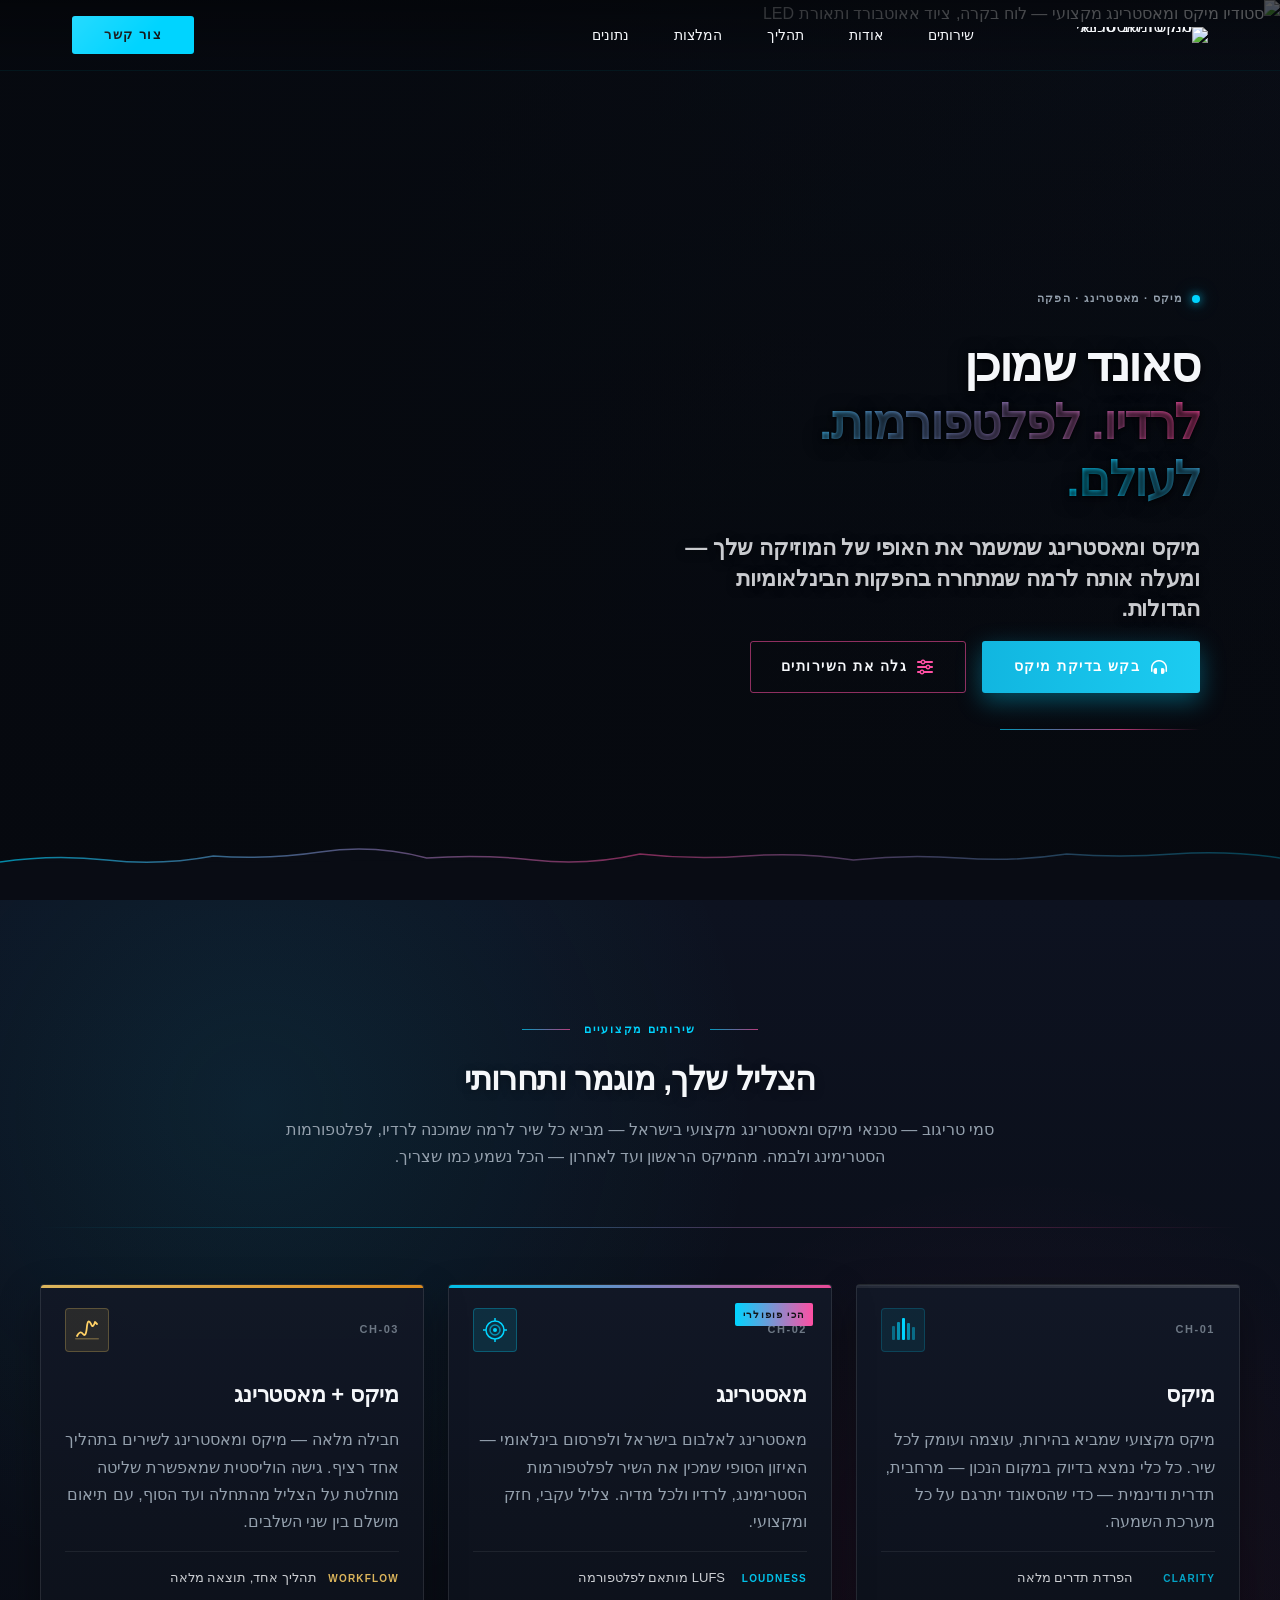
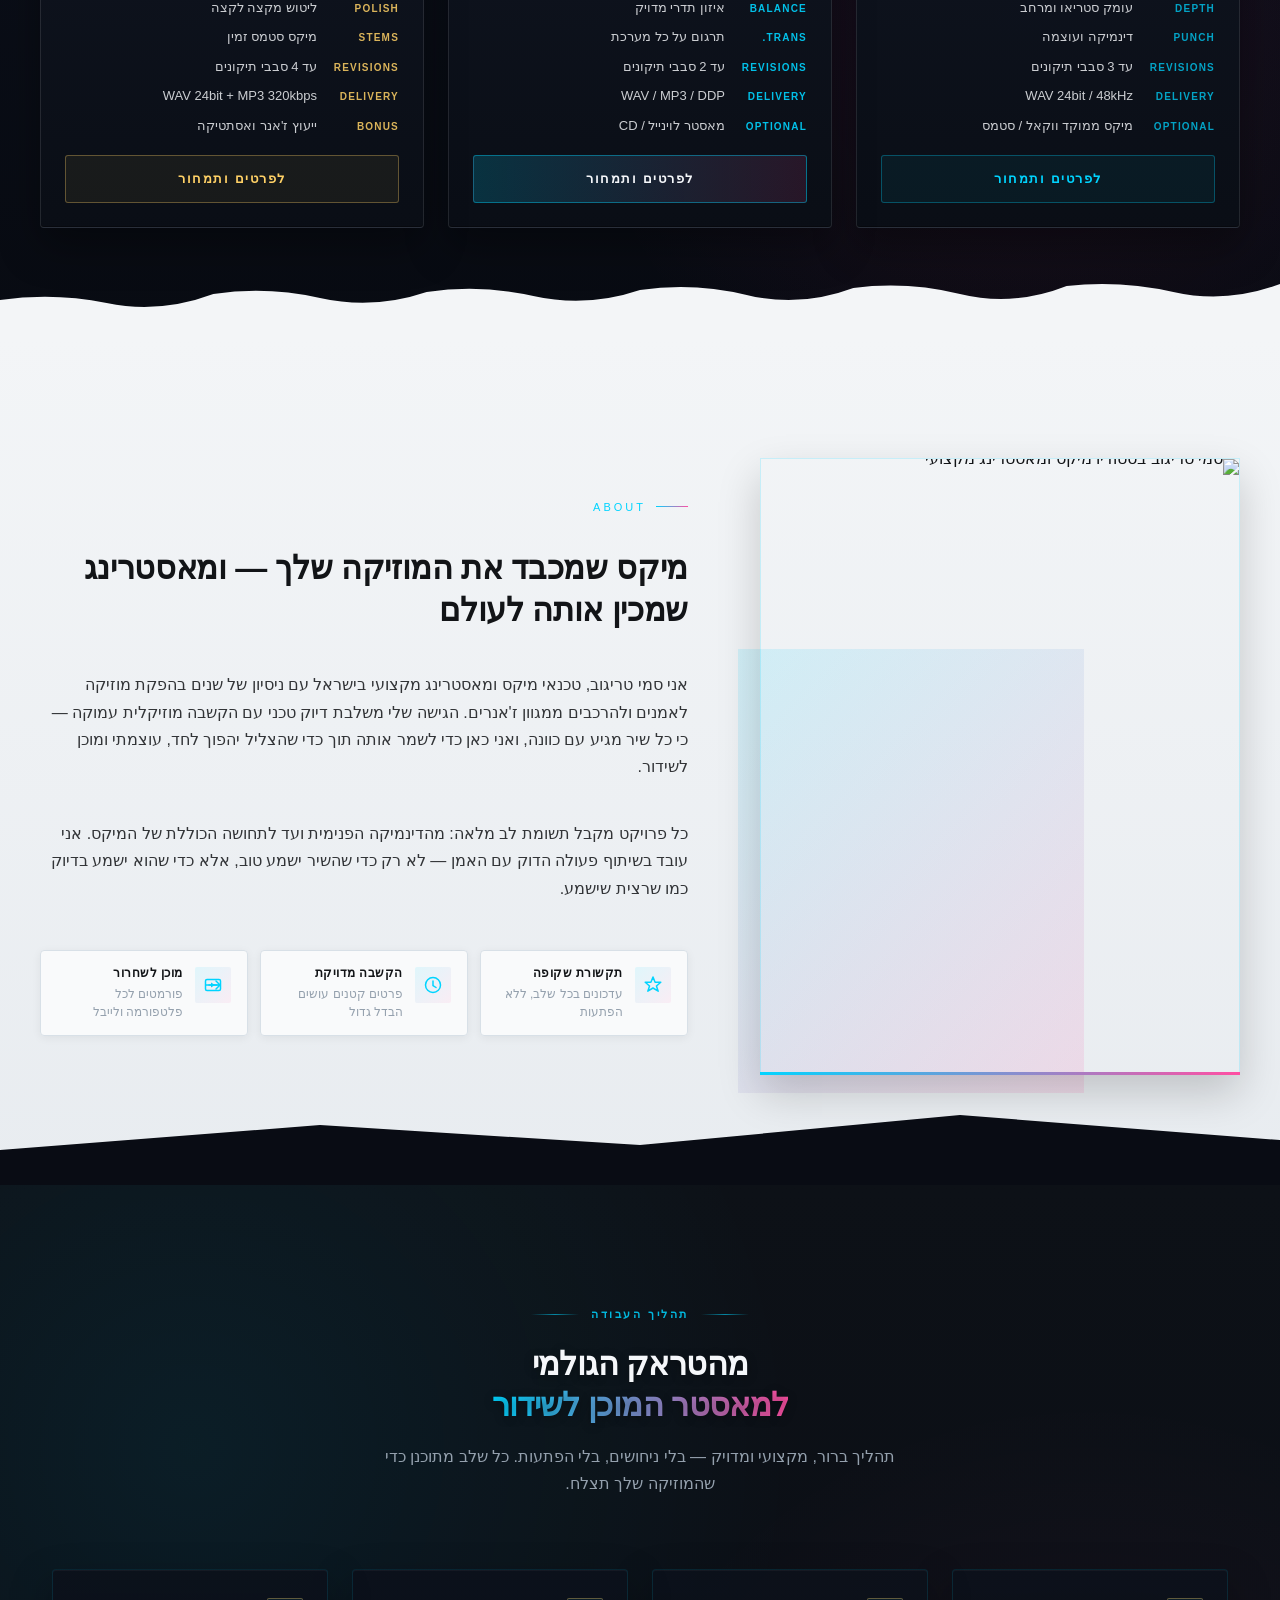
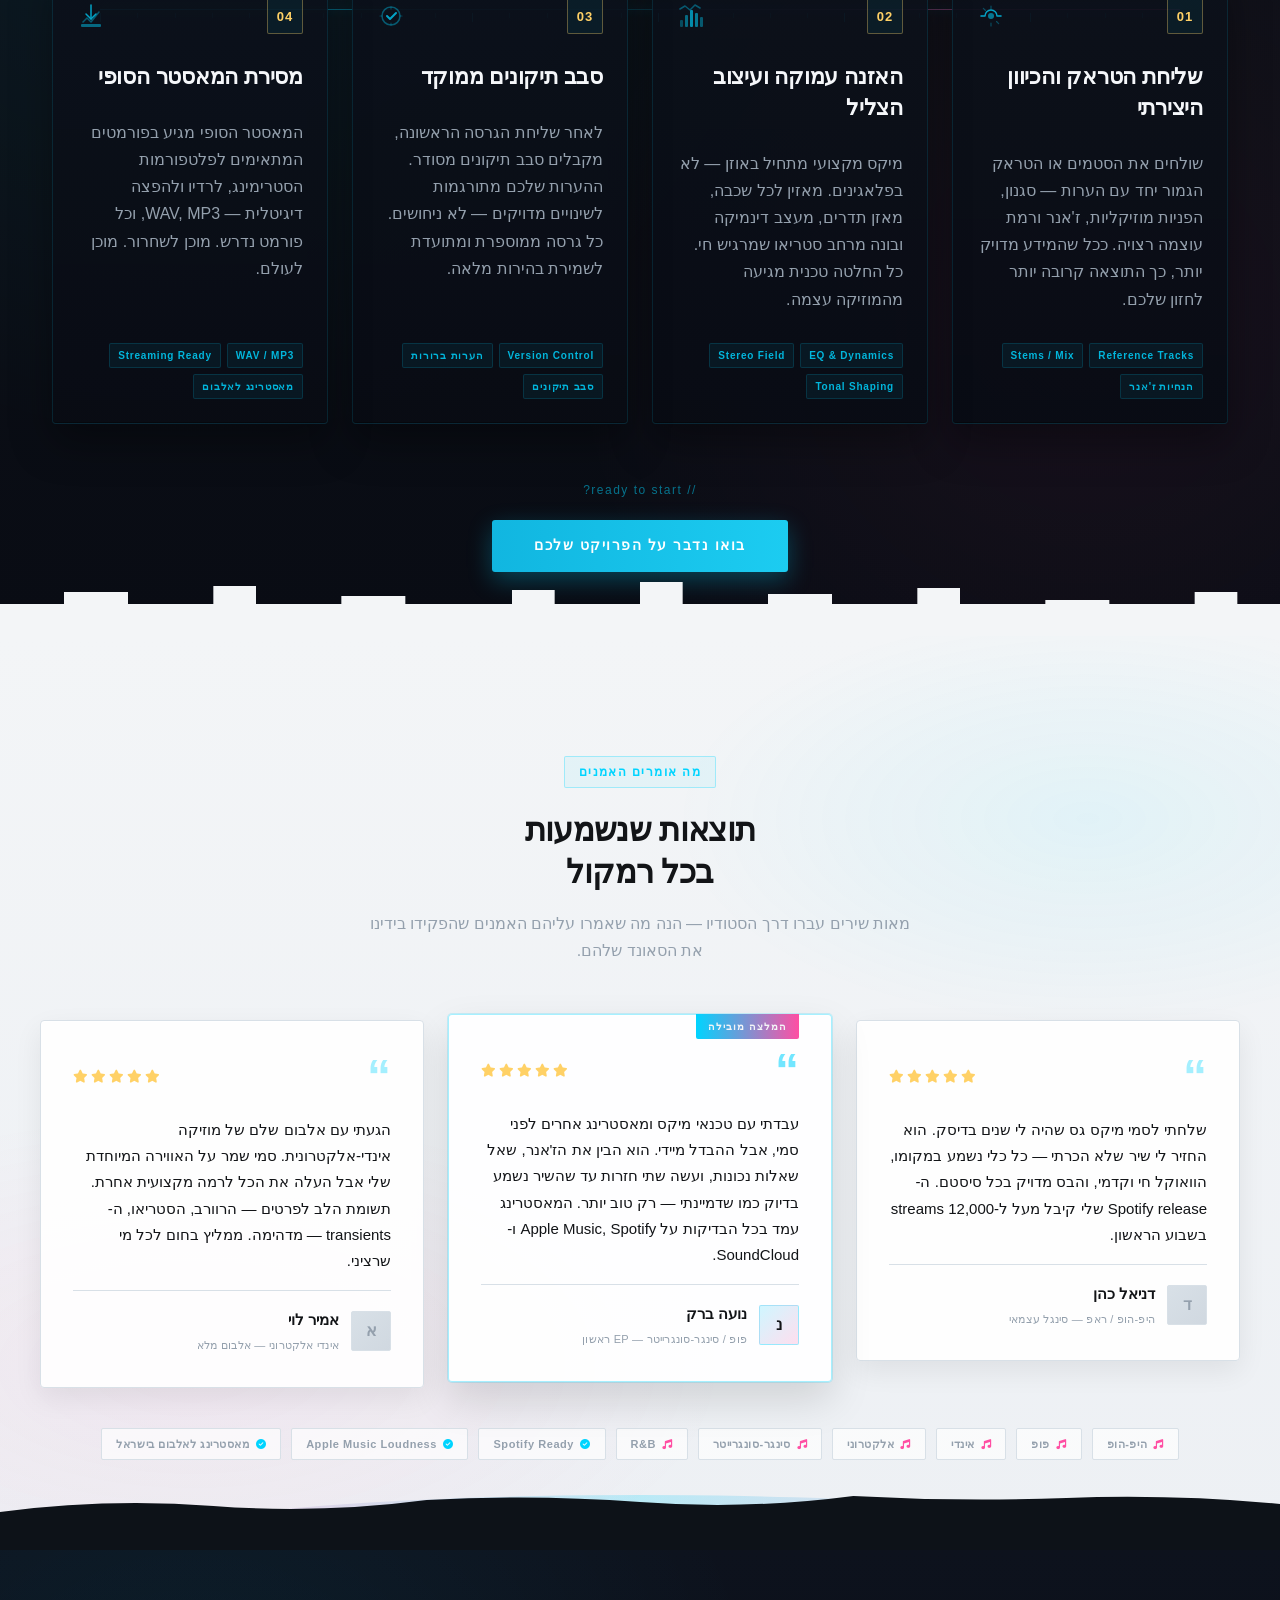
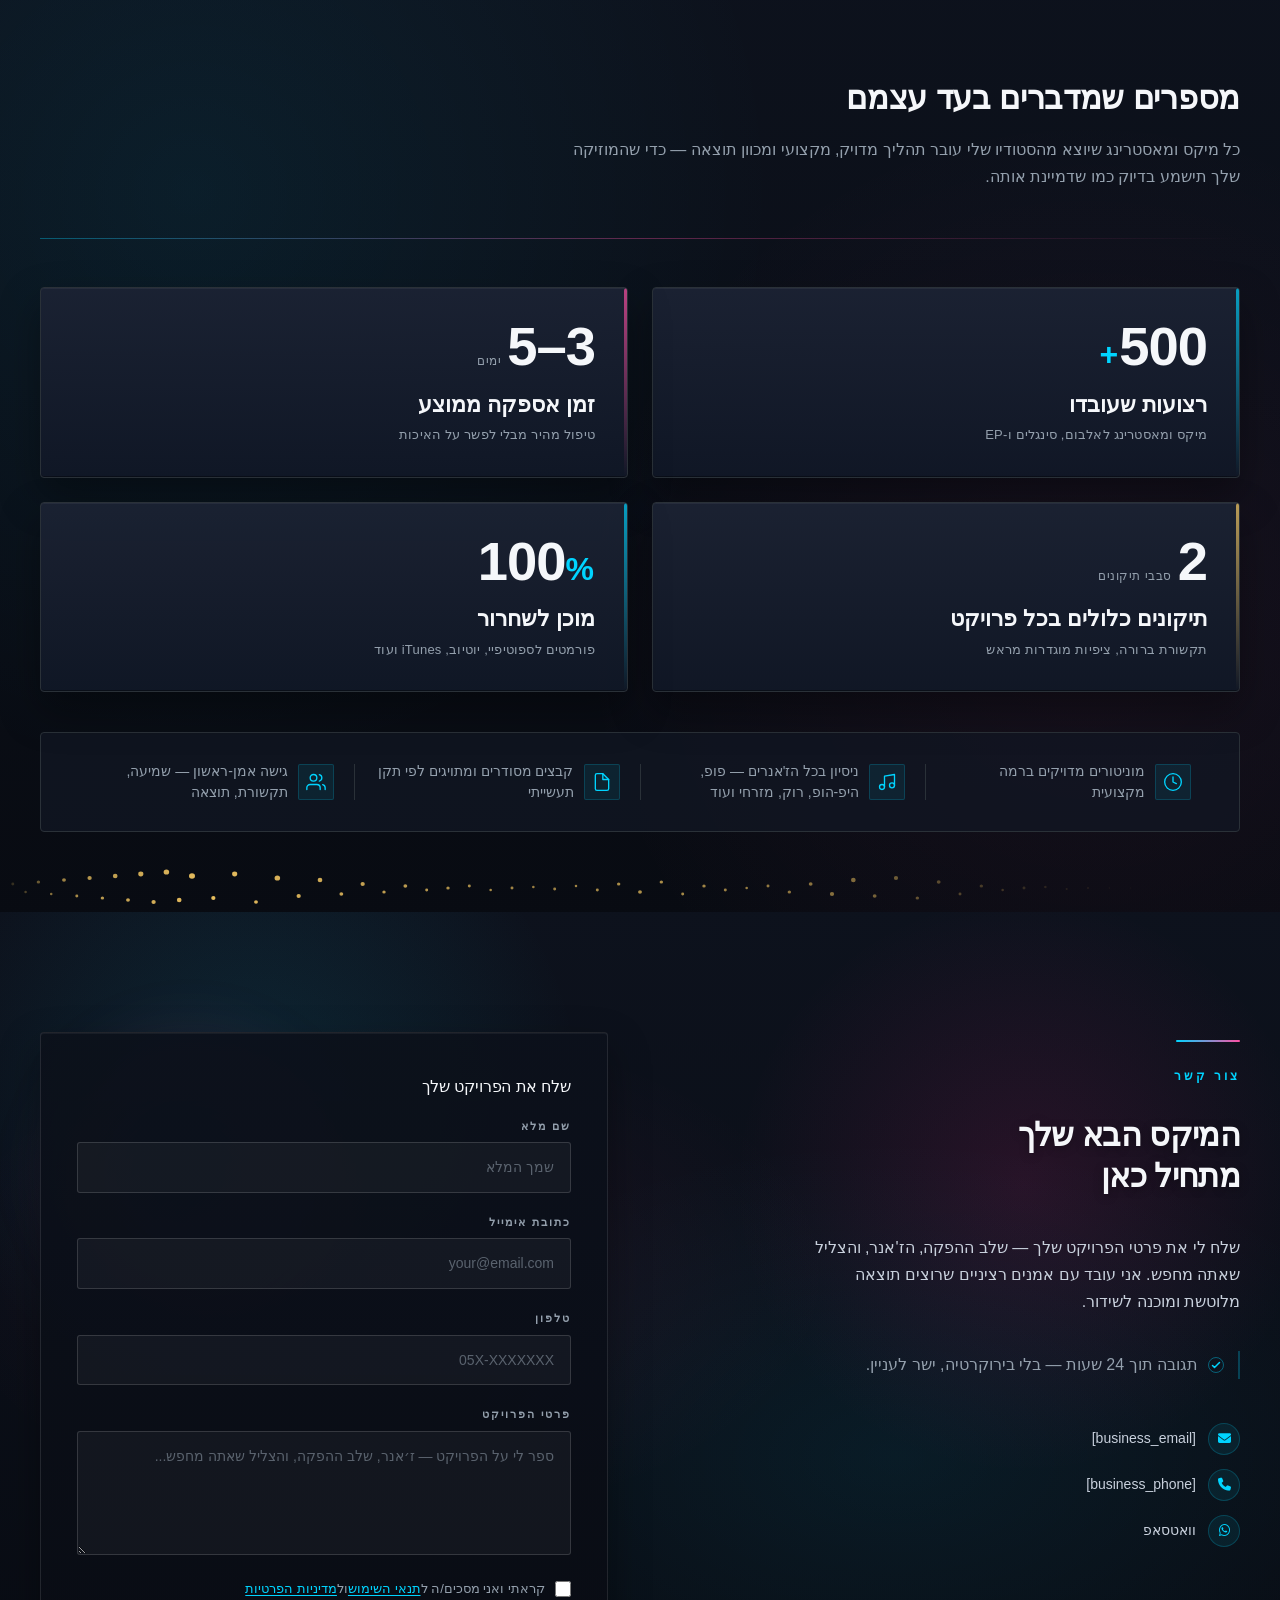
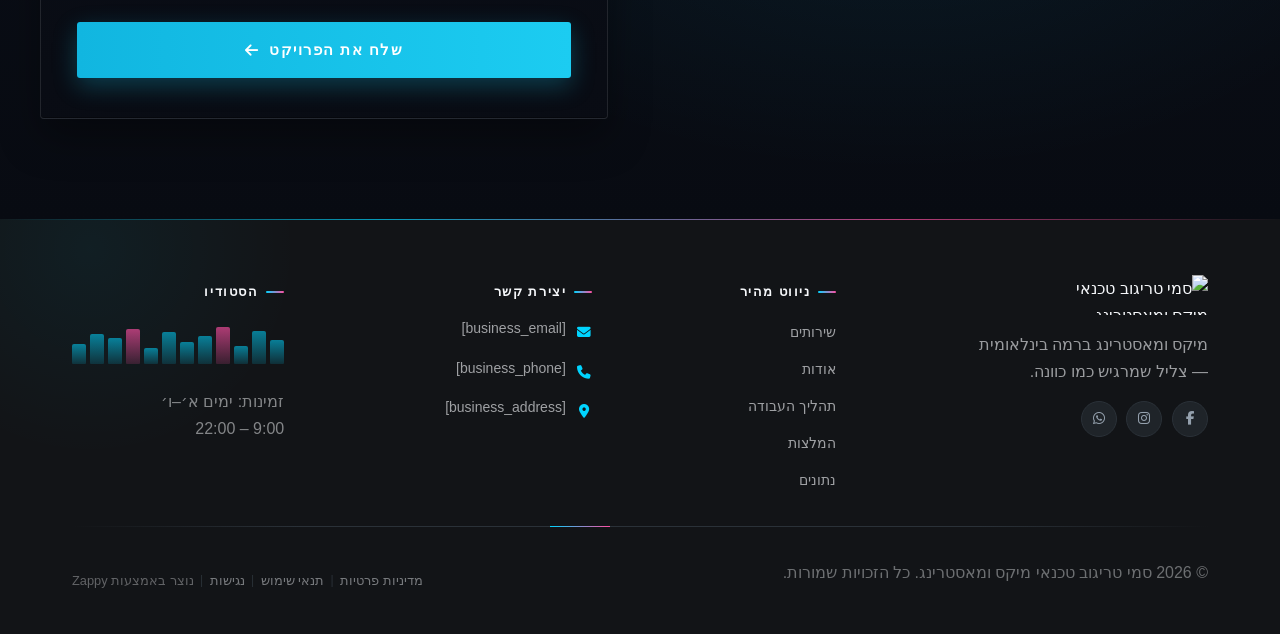
==== public/index.html @ 7c39b331 "Background sync: Progressive GitHub Sync" ====
<!doctype html><html dir="rtl" lang="he"><head><meta charset="UTF-8"><meta content="width=device-width,initial-scale=1" name="viewport"><meta content="index, follow" name="robots"><title>מיקס — סמי טריגוב טכנאי מיקס ומאסטרינג</title><meta content="A professional mixing and mastering engineer offering audio post-production services. The business revolves around crafting polished, radio-ready sound for musi" name="description"><meta content="מיקס, מיקס ומאסטרינג לשירים, טכנאי מיקס מקצועי בישראל, מאסטרינג לאלבום בישראל" name="keywords"><link href="/assets/favicon.ico" rel="icon" type="image/x-icon"><link href="/assets/favicon-16x16.png" rel="icon" type="image/png" sizes="16x16"><link href="/assets/favicon-32x32.png" rel="icon" type="image/png" sizes="32x32"><link href="/assets/favicon-48x48.png" rel="icon" type="image/png" sizes="48x48"><link href="/assets/favicon-192x192.png" rel="icon" type="image/png" sizes="192x192"><link href="/assets/favicon-512x512.png" rel="icon" type="image/png" sizes="512x512"><link href="/assets/apple-touch-icon.png" rel="apple-touch-icon"><script>!function(){"use strict";var t="bcdcfe9a-ce93-44e8-b793-5a933f4e185d",e="https://api.zappy5.com/api/analytics/track",a=18e5,n=2592e6,o=!0,i=!0,r=!0;var s=function(){var e="zappy_visitor_"+t,a=null;try{if(a=localStorage.getItem(e)){var o=JSON.parse(a),i=Date.now();if(i-o.created<n)return o.lastSeen=i,localStorage.setItem(e,JSON.stringify(o)),o.id}}catch(t){console.warn("Zappy Analytics: LocalStorage not available")}var r="zv_"+Date.now()+"_"+Math.random().toString(36).substr(2,9);try{localStorage.setItem(e,JSON.stringify({id:r,created:Date.now(),lastSeen:Date.now()}))}catch(t){}return r}(),c=function(){var e="zappy_session_"+t,n=null;try{if(n=sessionStorage.getItem(e)){var o=JSON.parse(n),i=Date.now();if(i-o.timestamp<a)return o.timestamp=i,sessionStorage.setItem(e,JSON.stringify(o)),o.id}}catch(t){console.warn("Zappy Analytics: SessionStorage not available")}var r="zs_"+Date.now()+"_"+Math.random().toString(36).substr(2,9);try{sessionStorage.setItem(e,JSON.stringify({id:r,timestamp:Date.now()}))}catch(t){}return r}();function l(a,n){n=n||{};var o={website_id:t,event_type:a,page_path:window.location.pathname,referrer:document.referrer||"direct",visitor_id:s,session_id:c,metadata:n};if(navigator.sendBeacon){var i=new Blob([JSON.stringify(o)],{type:"application/json"});navigator.sendBeacon(e,i)}else fetch(e,{method:"POST",headers:{"Content-Type":"application/json"},body:JSON.stringify(o),keepalive:!0}).catch(function(t){console.warn("Zappy Analytics: Failed to track event",t)})}o&&l("pageview",{title:document.title,url:window.location.href}),i&&document.addEventListener("click",function(t){var e=t.target;if("BUTTON"===e.tagName||e.closest("button")){var a="BUTTON"===e.tagName?e:e.closest("button");l("click",{element:"button",text:a.textContent.trim().substring(0,100),id:a.id||null,class:a.className||null})}else if("A"===e.tagName||e.closest("a")){var n="A"===e.tagName?e:e.closest("a");l("navigation",{element:"link",text:n.textContent.trim().substring(0,100),href:n.href,external:n.hostname!==window.location.hostname})}},!0),r&&document.addEventListener("submit",function(t){var e=t.target;l("form_submit",{form_id:e.id||null,form_name:e.name||null,form_action:e.action||null,form_method:e.method||"GET"})},!0);var d=Date.now();window.addEventListener("beforeunload",function(){l("page_unload",{time_on_page:Math.floor((Date.now()-d)/1e3),page_path:window.location.pathname})}),window.zappyAnalytics={track:l,getVisitorId:function(){return s},getSessionId:function(){return c}}}()</script><meta content="מיקס — סמי טריגוב טכנאי מיקס ומאסטרינג" property="og:title"><meta content="A professional mixing and mastering engineer offering audio post-production services. The business revolves around crafting polished, radio-ready sound for musi" property="og:description"><meta content="website" property="og:type"><meta content="he_IL" property="og:locale"><meta content="summary_large_image" name="twitter:card"><meta content="מיקס — סמי טריגוב טכנאי מיקס ומאסטרינג" name="twitter:title"><meta content="A professional mixing and mastering engineer offering audio post-production services. The business revolves around crafting polished, radio-ready sound for musi" name="twitter:description"><link href="https://cdnjs.cloudflare.com/ajax/libs/font-awesome/6.4.0/css/all.min.css" rel="stylesheet"><link href="/assets/favicon.ico" rel="icon" type="image/x-icon"><link href="/assets/favicon-16x16.png" rel="icon" type="image/png" sizes="16x16"><link href="/assets/favicon-32x32.png" rel="icon" type="image/png" sizes="32x32"><link href="/assets/favicon-48x48.png" rel="icon" type="image/png" sizes="48x48"><link href="/assets/favicon-192x192.png" rel="icon" type="image/png" sizes="192x192"><link href="/assets/favicon-512x512.png" rel="icon" type="image/png" sizes="512x512"><link href="/assets/apple-touch-icon.png" rel="apple-touch-icon"><link href="https://cdn.jsdelivr.net/npm/vanilla-cookieconsent@3/dist/cookieconsent.css" rel="stylesheet"><script src="https://cdn.jsdelivr.net/npm/vanilla-cookieconsent@3/dist/cookieconsent.umd.js"></script><script src="https://cdn.jsdelivr.net/gh/mickidum/acc_toolbar/acctoolbar/acctoolbar.min.js"></script><link href="/styles.css" rel="stylesheet"><style id="zappy-dropdown-submenu-styles">#navMenu li:has(.sub-menu),.nav-menu li:has(.sub-menu),.navbar li:has(.sub-menu),nav li:has(.sub-menu){position:relative}#navMenu .sub-menu,.nav-menu .sub-menu,.navbar .sub-menu,nav .sub-menu{display:block!important;position:absolute!important;top:100%;left:0;min-width:220px;background:#fff;border-radius:8px;box-shadow:0 8px 25px rgba(0,0,0,.15);padding:8px 0;opacity:0;visibility:hidden;transform:translateY(10px);transition:all .3s ease;z-index:1000;list-style:none;pointer-events:none}#navMenu li:hover>.sub-menu,.nav-menu li:hover>.sub-menu,.navbar li:hover>.sub-menu,nav li:hover>.sub-menu{opacity:1!important;visibility:visible!important;transform:translateY(0)!important;pointer-events:auto!important}.sub-menu li{list-style:none;margin:0;padding:0}.sub-menu a{display:block!important;padding:10px 16px!important;color:var(--text-dark,#333)!important;font-weight:500;text-decoration:none;white-space:nowrap;transition:background-color .2s}.sub-menu a:hover{background-color:#f5f5f5}[dir=rtl] .nav-menu .sub-menu,[dir=rtl] .navbar .sub-menu,[dir=rtl] nav .sub-menu,html[lang=ar] .nav-menu .sub-menu,html[lang=ar] .navbar .sub-menu,html[lang=ar] nav .sub-menu,html[lang=he] .nav-menu .sub-menu,html[lang=he] .navbar .sub-menu,html[lang=he] nav .sub-menu{left:auto!important;right:0!important}.sub-menu:empty,.sub-menu:not(:has(li)):not(:has(> a)),.sub-menu:not(:has(li:not(.zappy-hidden-menu-item))):not(:has(> a)){display:none!important;opacity:0!important;visibility:hidden!important;pointer-events:none!important}li:has(.menu-group-title):hover>.sub-menu{opacity:1!important;visibility:visible!important;transform:translateY(0)!important;pointer-events:auto!important}#navMenu>li>.menu-group-title,.nav-menu>li>.menu-group-title{display:inline-block;padding:.5rem 1rem;cursor:default;user-select:none}@media (max-width:768px){#navMenu .sub-menu,.nav-menu .sub-menu,.navbar .sub-menu,nav .sub-menu{position:static!important;transform:none!important;box-shadow:none!important;background:0 0!important;max-height:0;overflow:hidden;opacity:0;visibility:hidden;transition:max-height .3s ease,opacity .3s ease;padding:0!important;border-radius:0!important}.sub-menu.mobile-expanded{max-height:60vh!important;overflow-y:auto!important;opacity:1!important;visibility:visible!important;padding:8px 0 8px 16px!important}[dir=rtl] .sub-menu.mobile-expanded,html[lang=he] .sub-menu.mobile-expanded{padding:8px 16px 8px 0!important}#navMenu li:hover>.sub-menu,.nav-menu li:hover>.sub-menu,.navbar li:hover>.sub-menu,nav li:hover>.sub-menu{opacity:0;visibility:hidden;pointer-events:none}#navMenu li>.sub-menu.mobile-expanded,.nav-menu li>.sub-menu.mobile-expanded,.navbar li>.sub-menu.mobile-expanded,nav li>.sub-menu.mobile-expanded{opacity:1!important;visibility:visible!important;pointer-events:auto!important}#navMenu li:has(.sub-menu),.nav-menu li:has(.sub-menu),.navbar li:has(.sub-menu),nav li:has(.sub-menu){display:flex!important;flex-wrap:wrap!important;align-items:center!important;position:relative!important;min-height:44px!important}#navMenu li:has(.sub-menu)>a,.nav-menu li:has(.sub-menu)>a,.navbar li:has(.sub-menu)>a,nav li:has(.sub-menu)>a{flex:1!important;min-width:0!important}#navMenu li:has(.sub-menu)>.menu-group-title,.nav-menu li:has(.sub-menu)>.menu-group-title,.navbar li:has(.sub-menu)>.menu-group-title,nav li:has(.sub-menu)>.menu-group-title{flex:1!important;min-width:0!important;padding:0!important;line-height:inherit!important}#navMenu li:has(.sub-menu)>.sub-menu,.nav-menu li:has(.sub-menu)>.sub-menu,.navbar li:has(.sub-menu)>.sub-menu,nav li:has(.sub-menu)>.sub-menu{flex-basis:100%!important;width:100%!important}#navMenu li:has(.sub-menu)>a [class*=arrow],#navMenu li:has(.sub-menu)>a [class*=chevron],.nav-menu li:has(.sub-menu)>a .fa-angle-down,.nav-menu li:has(.sub-menu)>a .fa-chevron-down,.nav-menu li:has(.sub-menu)>a [class*=arrow],.nav-menu li:has(.sub-menu)>a [class*=chevron],nav li:has(.sub-menu)>a [class*=arrow],nav li:has(.sub-menu)>a [class*=chevron]{display:none!important;visibility:hidden!important}.mobile-submenu-toggle{display:flex!important;align-items:center!important;justify-content:center!important;width:44px!important;height:auto!important;background:0 0!important;border:none!important;cursor:pointer!important;color:var(--text-dark)!important;position:static!important;flex-shrink:0!important;align-self:stretch!important;z-index:2!important;padding:0!important;margin:0!important}.mobile-submenu-toggle::after{content:''!important;width:0!important;height:0!important;border-left:6px solid transparent!important;border-right:6px solid transparent!important;border-top:7px solid currentColor!important;transition:transform .3s ease!important}.mobile-submenu-toggle.expanded::after{transform:rotate(180deg)!important}.sub-menu a{padding:10px 0!important;display:block!important;color:var(--text-dark)!important}.navbar .sub-menu li a,.zappy-products-dropdown .sub-menu a,nav.navbar .sub-menu li a{color:var(--text-dark)!important}}@media (min-width:769px){.mobile-submenu-toggle{display:none!important}}</style><style id="mobile-lang-menu-deployed-css">@media (max-width:768px){.lang-switcher,.nav-container .lang-switcher,.nav-cta-container .lang-switcher,.nav-ecommerce-icons .lang-switcher,.nav-icons-left .lang-switcher,.navbar .lang-switcher,.navbar .nav-cta-container .lang-switcher{display:none!important}.mobile-lang-menu{width:100%;border-top:1px solid rgba(128,128,128,.2);padding:8px 0 0 0;margin-top:8px}.mobile-lang-toggle{display:flex!important;align-items:center;justify-content:space-between;width:100%;padding:12px 16px;background:0 0;border:none;cursor:pointer;font-size:15px;color:inherit;font-family:inherit}.mobile-lang-toggle::after{content:'';display:inline-block;width:8px;height:8px;border-right:2px solid currentColor;border-bottom:2px solid currentColor;transform:rotate(45deg);transition:transform .3s ease;margin-left:8px}.mobile-lang-toggle.expanded::after{transform:rotate(-135deg)}.mobile-lang-options{max-height:0;overflow:hidden;transition:max-height .3s ease}.mobile-lang-options.expanded{max-height:300px}.mobile-lang-option{display:flex!important;align-items:center;gap:10px;padding:10px 24px;text-decoration:none;color:inherit;font-size:14px;font-family:inherit}.mobile-lang-option:hover{background:rgba(128,128,128,.1)}.mobile-lang-option.active{font-weight:600;opacity:.7;pointer-events:none}.mobile-lang-option img{width:20px;height:20px;border-radius:50%}}@media (min-width:769px){.mobile-lang-menu{display:none!important}}</style><style id="zappy-widget-visibility">#mic-access-tool-box,#mic-access-tool-general-button,#mic-init-access-tool #mic-access-tool-box,#mic-init-access-tool #mic-access-tool-general-button,#mic-init-access-tool .mic-access-tool-general-button,._access-icon,._access-menu,.mic-access-tool-box,.mic-access-tool-general-button,div[id*=mic-access-tool-box]{display:none!important;visibility:hidden!important;opacity:0!important;pointer-events:none!important}</style></head><body><nav class="navbar" dir="rtl"><button class="mobile-toggle" aria-label="Menu" id="mobileToggle"><svg viewBox="0 0 24 24" fill="none" height="24" width="24" class="hamburger-icon"><path d="M3 12h18M3 6h18M3 18h18" stroke="currentColor" stroke-width="2" stroke-linecap="round"></path></svg><svg viewBox="0 0 24 24" fill="none" height="24" width="24" class="close-icon" style="display:none"><path d="M18 6L6 18M6 6l12 12" stroke="currentColor" stroke-width="2" stroke-linecap="round"></path></svg></button><button class="phone-header-btn" aria-label="Call" data-phone="[business_phone]"><svg viewBox="0 0 24 24" fill="currentColor" height="20" width="20"><path d="M22 16.92v3a2 2 0 0 1-2.18 2 19.79 19.79 0 0 1-8.63-3.07 19.5 19.5 0 0 1-6-6 19.79 19.79 0 0 1-3.07-8.67A2 2 0 0 1 4.11 2h3a2 2 0 0 1 2 1.72 12.84 12.84 0 0 0 .7 2.81 2 2 0 0 1-.45 2.11L8.09 9.91a16 16 0 0 0 6 6l1.27-1.27a2 2 0 0 1 2.11-.45 12.84 12.84 0 0 0 2.81.7A2 2 0 0 1 22 16.92z"></path></svg></button><div class="nav-container"><div class="nav-right-group"><div class="nav-brand"><a href="/" class="logo-link"><img alt="סמי טריגוב טכנאי מיקס ומאסטרינג" src="/assets/business-logo.webp" class="logo"></a></div><ul class="nav-menu" id="navMenu"><li><a href="#services">שירותים</a></li><li><a href="#about">אודות</a></li><li><a href="#process">תהליך</a></li><li><a href="#testimonials">המלצות</a></li><li><a href="#stats">נתונים</a></li></ul></div><div class="nav-cta-container"><a href="#contact" class="nav-cta-btn">צור קשר</a></div></div></nav><script>window.addEventListener("load",function(){const e=document.querySelector(".navbar, nav, header");if(!e)return void console.log("[Navbar] Navbar element not found");let t=document.getElementById("mobileToggle")||document.querySelector(".mobile-toggle")||document.querySelector(".hamburger")||document.querySelector(".hamburger-menu")||document.querySelector(".menu-toggle")||document.querySelector(".burger-menu")||document.querySelector('[aria-label="Menu"]')||document.querySelector('[aria-label="תפריט"]');const o=document.querySelector(".phone-header-btn"),n=window.getComputedStyle(e);let r=n.backgroundColor;if(console.log("[Navbar] Initial navbar background:",r),"transparent"===r||"rgba(0, 0, 0, 0)"===r||r.startsWith("rgba")&&r.includes(", 0)")){const e=n.backgroundImage;if(e&&"none"!==e)console.log("[Navbar] Navbar has background image/gradient, using dark text"),r="rgb(240, 240, 240)";else{const e=window.getComputedStyle(document.body).backgroundColor;console.log("[Navbar] Navbar transparent, using body background:",e),r=e}}const i=r.match(/\d+/g);if(i&&i.length>=3){const e=(.299*parseInt(i[0])+.587*parseInt(i[1])+.114*parseInt(i[2]))/255;console.log("[Navbar] Mobile button colors preserved from Claude CSS (luminance:",e.toFixed(2)+")");const n=document.createElement("style");n.id="zappy-mobile-nav-fix";document.documentElement.lang;document.documentElement.dir,n.textContent='\n        /* Hide mobile buttons on desktop, show only on mobile */\n        @media (min-width: 769px) {\n          .mobile-toggle,\n          .phone-header-btn {\n            display: none !important;\n          }\n        }\n        \n        /* Show and position mobile buttons correctly on mobile */\n        @media (max-width: 768px) {\n          .mobile-toggle,\n          .phone-header-btn {\n            position: absolute !important;\n            top: 50% !important;\n            transform: translateY(-50%) !important;\n            z-index: 1001 !important;\n            display: flex !important;\n            align-items: center !important;\n            justify-content: center !important;\n            width: 36px !important;\n            height: 36px !important;\n            border-radius: 50% !important;\n            border: none !important;\n            cursor: pointer !important;\n            padding: 6px !important;\n            background: none !important;\n            color: var(--nav-text, var(--text-dark)) !important;\n          }\n          \n          /* LTR positioning (default): hamburger LEFT, phone RIGHT */\n          html:not([dir="rtl"]):not([lang="he"]):not([lang="ar"]) .mobile-toggle,\n          html[dir="ltr"] .mobile-toggle {\n            left: 12px !important;\n            right: auto !important;\n          }\n          html:not([dir="rtl"]):not([lang="he"]):not([lang="ar"]) .phone-header-btn,\n          html[dir="ltr"] .phone-header-btn {\n            right: 12px !important;\n            left: auto !important;\n          }\n          \n          /* RTL positioning: hamburger RIGHT, phone LEFT */\n          html[dir="rtl"] .mobile-toggle,\n          html[lang="he"] .mobile-toggle,\n          html[lang="ar"] .mobile-toggle {\n            right: 12px !important;\n            left: auto !important;\n          }\n          html[dir="rtl"] .phone-header-btn,\n          html[lang="he"] .phone-header-btn,\n          html[lang="ar"] .phone-header-btn {\n            left: 12px !important;\n            right: auto !important;\n          }\n          \n          /* CRITICAL: Ensure nav-container has min-height on mobile */\n          /* All children are positioned absolutely/fixed on mobile, so height:auto collapses to 0 */\n          .nav-container {\n            min-height: 70px !important;\n            position: relative !important;\n          }\n          \n          /* Ensure SVG icons are properly sized and inherit color */\n          .mobile-toggle svg,\n          .phone-header-btn svg {\n            width: 24px !important;\n            height: 24px !important;\n            /* Don\'t force display - let JavaScript control hamburger/close toggle */\n          }\n          \n          /* Reset nav-cta-container on mobile - remove desktop box-shadow/padding */\n          /* that creates a visible ghost box when CTA button is hidden */\n          .nav-cta-container {\n            box-shadow: none !important;\n            padding: 0 !important;\n          }\n          \n          /* Hide nav-cta-container entirely on mobile when there\'s no lang-switcher */\n          /* (only the CTA button is inside, and it\'s hidden on mobile) */\n          .nav-cta-container:not(:has(.lang-switcher)) {\n            display: none !important;\n          }\n          \n          /* CRITICAL: Prevent hero image fade gradient from bleeding over headline text */\n          /* The .image-fade-gradient has bottom: -30px (extends below parent) */\n          /* On mobile stacked layout, this overlaps the h1 text below the image */\n          .hero-image-column {\n            overflow: hidden !important;\n          }\n          .image-fade-gradient {\n            bottom: 0 !important;\n          }\n          \n          /* Hide desktop language switcher on mobile - hamburger menu handles it */\n          /* High specificity to override stored CSS */\n          .lang-switcher,\n          .nav-cta-container .lang-switcher,\n          .nav-container .lang-switcher,\n          .navbar .lang-switcher,\n          .navbar .nav-cta-container .lang-switcher {\n            display: none !important;\n          }\n        }\n      ';const r=document.getElementById("zappy-mobile-nav-fix");r&&r.remove(),document.head.appendChild(n),console.log("[Navbar] Critical CSS injected for mobile nav positioning");const l=window.innerWidth<=768;if(t){const e=t.querySelector(".hamburger-icon"),o=t.querySelector(".close-icon");e&&(e.style.setProperty("width","24px","important"),e.style.setProperty("height","24px","important"),e.style.setProperty("display","block","important")),o&&(o.style.setProperty("width","24px","important"),o.style.setProperty("height","24px","important"),o.style.setProperty("display","none","important")),l?(t.style.setProperty("position","absolute","important"),t.style.setProperty("top","50%","important"),t.style.setProperty("transform","translateY(-50%)","important"),t.style.setProperty("z-index","1001","important"),t.style.removeProperty("left"),t.style.removeProperty("right"),console.log("[Navbar] Mobile toggle positioning applied (mobile viewport)")):(t.style.removeProperty("position"),t.style.removeProperty("top"),t.style.removeProperty("transform"),t.style.removeProperty("z-index"),t.style.removeProperty("left"),t.style.removeProperty("right"),console.log("[Navbar] Desktop viewport - cleared mobile toggle inline positioning"))}if(o){const e=o.querySelector("svg");e&&(e.style.width="24px",e.style.height="24px",e.setAttribute("width","24"),e.setAttribute("height","24")),l?(o.style.setProperty("position","absolute","important"),o.style.setProperty("top","50%","important"),o.style.setProperty("transform","translateY(-50%)","important"),o.style.setProperty("z-index","1001","important"),o.style.removeProperty("left"),o.style.removeProperty("right"),console.log("[Navbar] Phone button positioning applied (mobile viewport)")):(o.style.removeProperty("position"),o.style.removeProperty("top"),o.style.removeProperty("transform"),o.style.removeProperty("z-index"),o.style.removeProperty("left"),o.style.removeProperty("right"),console.log("[Navbar] Desktop viewport - cleared phone button inline positioning"))}}else console.log("[Navbar] Could not parse background color:",r);t=document.getElementById("mobileToggle")||document.querySelector(".mobile-toggle")||document.querySelector(".hamburger")||document.querySelector(".hamburger-menu")||document.querySelector(".menu-toggle")||document.querySelector(".burger-menu")||document.querySelector('[aria-label="Menu"]')||document.querySelector('[aria-label="תפריט"]');const l=document.getElementById("navMenu")||document.querySelector(".nav-menu")||document.querySelector(".nav-links")||document.querySelector("nav ul:not(.submenu)");if(!t||!l)return void console.log("[Navbar] Mobile toggle or menu not found:",{toggle:!!t,menu:!!l});l.id||(l.id="navMenu"),console.log("[Navbar] Initializing mobile menu...");const a=t.cloneNode(!0);t.parentNode.replaceChild(a,t),a.addEventListener("click",function(e){e.preventDefault(),e.stopPropagation();const t=this.querySelector(".hamburger-icon"),o=this.querySelector(".close-icon");l.classList.contains("active")?(l.classList.remove("active"),t&&t.style.setProperty("display","block","important"),o&&o.style.setProperty("display","none","important"),document.body.style.overflow="",console.log("[Navbar] Menu closed")):(l.classList.add("active"),t&&t.style.setProperty("display","none","important"),o&&o.style.setProperty("display","block","important"),document.body.style.overflow="hidden",console.log("[Navbar] Menu opened"))}),l.querySelectorAll("a").forEach(function(e){e.addEventListener("click",function(){if("#"===this.getAttribute("href"))return;const e=a.querySelector(".hamburger-icon"),t=a.querySelector(".close-icon");l.classList.remove("active"),e&&e.style.setProperty("display","block","important"),t&&t.style.setProperty("display","none","important"),document.body.style.overflow="",console.log("[Navbar] Menu closed (link clicked)")})});var s=l.querySelectorAll(".dropdown-toggle");s.forEach(function(e){e.addEventListener("click",function(e){e.preventDefault(),e.stopPropagation();var t=this.closest(".nav-dropdown");t&&(t.parentNode.querySelectorAll(".nav-dropdown.open").forEach(function(e){e!==t&&e.classList.remove("open")}),t.classList.toggle("open"),console.log("[Navbar] Dropdown toggled:",t.classList.contains("open")?"open":"closed"))})}),document.addEventListener("click",function(e){e.target.closest(".nav-dropdown")||document.querySelectorAll(".nav-dropdown.open").forEach(function(e){e.classList.remove("open")})}),console.log("[Navbar] Dropdown handlers initialized for "+s.length+" dropdowns"),o&&o.addEventListener("click",function(){const e=document.querySelectorAll('a[href^="tel:"]'),t=e.length>0?e[0].getAttribute("href").replace("tel:",""):"[business_phone]";window.location.href="tel:"+t,console.log("[Navbar] Phone button clicked")}),console.log("[Navbar] Mobile menu initialized successfully");const p=function(){const e=document.querySelector(".whatsapp-float");e&&(window.innerWidth>=769?(e.style.setProperty("display","none","important"),e.style.setProperty("visibility","hidden","important"),e.style.setProperty("opacity","0","important"),e.style.setProperty("pointer-events","none","important"),console.log("[WhatsApp] Button hidden on desktop")):(e.style.removeProperty("display"),e.style.removeProperty("visibility"),e.style.removeProperty("opacity"),e.style.removeProperty("pointer-events"),console.log("[WhatsApp] Button visible on mobile")))};let c;p(),window.addEventListener("resize",function(){clearTimeout(c),c=setTimeout(p,100)})})</script><main><section class="index-hero-section" data-layout-spec="בית-hero" dir="rtl" data-hero-type="fullscreen-scrim"><div class="index-hero-bg"><img alt="סטודיו מיקס ומאסטרינג מקצועי — לוח בקרה, ציוד אאוטבורד ותאורת LED" src="/assets/site-index-hero-image-1.webp" data-context="Cinematic dark professional recording studio control room at midnight. A large mixing console with glowing LED meters and faders in the foreground. Outboard gear rack units with illuminated VU meters on the right side. Subtle waveform reflections on glossy surfaces. Cyan and magenta LED accent lighting from hardware units. Deep shadows, dramatic chiaroscuro lighting, ultra-realistic photography style. The left/right side has brighter console lights and spectral detail while the left portion is darker for text overlay. Professional audio post-production environment, high-end studio aesthetic." data-placeholder="index-hero-image-1" height="1080" width="1920" data-hero-bg="true"></div><div class="index-hero-scrim" aria-hidden="true"></div><div class="index-hero-container"><div class="index-hero-content"><div class="index-hero-label"><span class="index-hero-label-dot" aria-hidden="true"></span><span>מיקס · מאסטרינג · הפקה</span></div><h1 class="index-hero-h1">סאונד שמוכן<br><span class="index-hero-h1-accent">לרדיו. לפלטפורמות.<br>לעולם.</span></h1><h3 class="index-hero-subtitle">מיקס ומאסטרינג שמשמר את האופי של המוזיקה שלך — ומעלה אותה לרמה שמתחרה בהפקות הבינלאומיות הגדולות.</h3><div class="index-hero-ctas"><a href="#contact" class="index-hero-btn-primary"><i class="fa-solid fa-headphones-simple" aria-hidden="true"></i>בקש בדיקת מיקס</a><a href="#services" class="index-hero-btn-secondary"><i class="fa-solid fa-sliders" aria-hidden="true"></i>גלה את השירותים</a></div><div class="index-hero-signal-line" aria-hidden="true"></div></div></div><div class="index-hero-divider-wrapper"><svg viewBox="0 0 1440 90" xmlns="http://www.w3.org/2000/svg" aria-hidden="true" data-no-icon-edit="true" preserveAspectRatio="none"><path d="M0,90 L0,52 Q60,44 120,50 T240,46 Q300,50 360,42 T480,48 Q540,44 600,50 T720,44 Q780,50 840,46 T960,50 Q1020,44 1080,48 T1200,44 Q1260,48 1320,44 T1440,48 L1440,90 Z" fill="#090C14"></path><path d="M0,52 Q60,44 120,50 T240,46 Q300,50 360,42 T480,48 Q540,44 600,50 T720,44 Q780,50 840,46 T960,50 Q1020,44 1080,48 T1200,44 Q1260,48 1320,44 T1440,48" stroke="url(#waveGradient)" stroke-width="1.5" fill="#090C14" opacity="0.7"></path><defs><linearGradient id="waveGradient" x1="0%" x2="100%" y1="0%" y2="0%"><stop offset="0%" stop-color="#00D4FF" stop-opacity="0.9"></stop><stop offset="50%" stop-color="#FF4FA3" stop-opacity="0.7"></stop><stop offset="100%" stop-color="#00D4FF" stop-opacity="0.4"></stop></linearGradient></defs></svg></div></section><section class="index-services-section" data-layout-spec="בית-services" dir="rtl" id="services"><div class="services-container"><div class="services-intro"><div class="services-eyebrow"><span class="eyebrow-line"></span><span class="eyebrow-text">שירותים מקצועיים</span><span class="eyebrow-line"></span></div><h2 class="services-heading">הצליל שלך, מוגמר ותחרותי</h2><p class="services-subheading">סמי טריגוב — טכנאי מיקס ומאסטרינג מקצועי בישראל — מביא כל שיר לרמה שמוכנה לרדיו, לפלטפורמות הסטרימינג ולבמה. מהמיקס הראשון ועד לאחרון — הכל נשמע כמו שצריך.</p></div><div class="services-accent-line" aria-hidden="true"></div><div class="services-grid"><article class="service-card"><div class="card-top-strip" aria-hidden="true"></div><div class="card-header"><div class="card-channel-label">CH-01</div><div class="card-icon-wrap"><svg viewBox="0 0 28 28" fill="none" height="28" width="28" data-element-type="icon" data-icon-type="svg" xmlns="http://www.w3.org/2000/svg" aria-hidden="true"><rect height="14" rx="1" width="3" x="3" y="10" fill="currentColor" opacity="0.4"></rect><rect height="18" rx="1" width="3" x="8" y="6" fill="currentColor" opacity="0.6"></rect><rect height="22" rx="1" width="3" x="13" y="2" fill="currentColor"></rect><rect height="17" rx="1" width="3" x="18" y="7" fill="currentColor" opacity="0.6"></rect><rect height="13" rx="1" width="3" x="23" y="11" fill="currentColor" opacity="0.4"></rect></svg></div></div><div class="card-body"><h3 class="card-title">מיקס</h3><p class="card-description">מיקס מקצועי שמביא בהירות, עוצמה ועומק לכל שיר. כל כלי נמצא בדיוק במקום הנכון — מרחבית, תדרית ודינמית — כדי שהסאונד יתרגם על כל מערכת השמעה.</p><div class="card-specs"><div class="spec-row"><span class="spec-label">CLARITY</span><span class="spec-value">הפרדת תדרים מלאה</span></div><div class="spec-row"><span class="spec-label">DEPTH</span><span class="spec-value">עומק סטריאו ומרחב</span></div><div class="spec-row"><span class="spec-label">PUNCH</span><span class="spec-value">דינמיקה ועוצמה</span></div><div class="spec-row"><span class="spec-label">REVISIONS</span><span class="spec-value">עד 3 סבבי תיקונים</span></div><div class="spec-row"><span class="spec-label">DELIVERY</span><span class="spec-value">WAV 24bit / 48kHz</span></div><div class="spec-row"><span class="spec-label">OPTIONAL</span><span class="spec-value">מיקס ממוקד ווקאל / סטמס</span></div></div></div><div class="card-footer"><a href="#contact" class="card-cta">לפרטים ותמחור</a></div></article><article class="service-card service-card--featured"><div class="card-top-strip card-top-strip--accent" aria-hidden="true"></div><div class="card-featured-badge">הכי פופולרי</div><div class="card-header"><div class="card-channel-label">CH-02</div><div class="card-icon-wrap card-icon-wrap--accent"><svg viewBox="0 0 28 28" fill="none" height="28" width="28" data-element-type="icon" data-icon-type="svg" xmlns="http://www.w3.org/2000/svg" aria-hidden="true"><circle cx="14" cy="14" r="9" fill="none" stroke="currentColor" stroke-width="1.5"></circle><circle cx="14" cy="14" r="5" fill="none" opacity="0.6" stroke="currentColor" stroke-width="1.5"></circle><circle cx="14" cy="14" r="2" fill="currentColor"></circle><line stroke="currentColor" stroke-width="1.5" x1="14" x2="14" y1="2" y2="5"></line><line stroke="currentColor" stroke-width="1.5" x1="14" x2="14" y1="23" y2="26"></line><line stroke="currentColor" stroke-width="1.5" x1="2" x2="5" y1="14" y2="14"></line><line stroke="currentColor" stroke-width="1.5" x1="23" x2="26" y1="14" y2="14"></line></svg></div></div><div class="card-body"><h3 class="card-title">מאסטרינג</h3><p class="card-description">מאסטרינג לאלבום בישראל ולפרסום בינלאומי — האיזון הסופי שמכין את השיר לפלטפורמות הסטרימינג, לרדיו ולכל מדיה. צליל עקבי, חזק ומקצועי.</p><div class="card-specs"><div class="spec-row"><span class="spec-label">LOUDNESS</span><span class="spec-value">LUFS מותאם לפלטפורמה</span></div><div class="spec-row"><span class="spec-label">BALANCE</span><span class="spec-value">איזון תדרי מדויק</span></div><div class="spec-row"><span class="spec-label">TRANS.</span><span class="spec-value">תרגום על כל מערכת</span></div><div class="spec-row"><span class="spec-label">REVISIONS</span><span class="spec-value">עד 2 סבבי תיקונים</span></div><div class="spec-row"><span class="spec-label">DELIVERY</span><span class="spec-value">WAV / MP3 / DDP</span></div><div class="spec-row"><span class="spec-label">OPTIONAL</span><span class="spec-value">מאסטר לוינייל / CD</span></div></div></div><div class="card-footer"><a href="#contact" class="card-cta card-cta--accent">לפרטים ותמחור</a></div></article><article class="service-card"><div class="card-top-strip card-top-strip--gold" aria-hidden="true"></div><div class="card-header"><div class="card-channel-label">CH-03</div><div class="card-icon-wrap card-icon-wrap--gold"><svg viewBox="0 0 28 28" fill="none" height="28" width="28" data-element-type="icon" data-icon-type="svg" xmlns="http://www.w3.org/2000/svg" aria-hidden="true"><path d="M4 20 Q7 14 10 18 Q13 22 14 10 Q15 2 18 8 Q20 13 22 6 L24 8" stroke="currentColor" stroke-width="1.8" stroke-linecap="round" stroke-linejoin="round" fill="none"></path><rect height="1.5" rx="0.75" width="24" x="2" y="22" fill="currentColor" opacity="0.3"></rect></svg></div></div><div class="card-body"><h3 class="card-title">מיקס + מאסטרינג</h3><p class="card-description">חבילה מלאה — מיקס ומאסטרינג לשירים בתהליך אחד רציף. גישה הוליסטית שמאפשרת שליטה מוחלטת על הצליל מהתחלה ועד הסוף, עם תיאום מושלם בין שני השלבים.</p><div class="card-specs"><div class="spec-row"><span class="spec-label">WORKFLOW</span><span class="spec-value">תהליך אחד, תוצאה מלאה</span></div><div class="spec-row"><span class="spec-label">POLISH</span><span class="spec-value">ליטוש מקצה לקצה</span></div><div class="spec-row"><span class="spec-label">STEMS</span><span class="spec-value">מיקס סטמס זמין</span></div><div class="spec-row"><span class="spec-label">REVISIONS</span><span class="spec-value">עד 4 סבבי תיקונים</span></div><div class="spec-row"><span class="spec-label">DELIVERY</span><span class="spec-value">WAV 24bit + MP3 320kbps</span></div><div class="spec-row"><span class="spec-label">BONUS</span><span class="spec-value">ייעוץ ז'אנר ואסתטיקה</span></div></div></div><div class="card-footer"><a href="#contact" class="card-cta card-cta--gold">לפרטים ותמחור</a></div></article></div></div><div class="services-divider-wrapper"><svg viewBox="0 0 1440 90" xmlns="http://www.w3.org/2000/svg" aria-hidden="true" data-no-icon-edit="true" preserveAspectRatio="none"><path d="M0,90 L0,52 Q60,44 120,55 T240,46 Q300,38 360,50 T480,44 Q540,36 600,48 T720,42 Q780,34 840,47 T960,40 Q1020,33 1080,46 T1200,38 Q1260,32 1320,44 T1440,36 L1440,90 Z" fill="var(--bg-light)"></path></svg></div></section><section class="index-about-section" data-layout-spec="בית-about" dir="rtl" id="about"><div class="index-about-container"><div class="index-about-grid"><div class="index-about-image-col"><div class="index-about-backplate"></div><div class="index-about-img-wrapper"><img alt="סמי טריגוב בסטודיו מיקס ומאסטרינג מקצועי" src="/assets/site-index-about-image-1.webp" data-context="Professional mixing and mastering engineer Sami Trigov in a high-end recording studio control room, seated at a large mixing console with multiple monitor screens showing audio waveforms and DAW software, warm studio lighting casting dramatic shadows, professional audio equipment racks visible in background, authentic and cinematic atmosphere, dark moody tones" data-placeholder="index-about-image-1" height="720" width="560"><div class="index-about-img-accent-line"></div></div></div><div class="index-about-text-col"><div class="index-about-label"><span class="index-about-label-text">ABOUT</span></div><h2 class="index-about-heading">מיקס שמכבד את המוזיקה שלך — ומאסטרינג שמכין אותה לעולם</h2><p class="index-about-para">אני סמי טריגוב, טכנאי מיקס ומאסטרינג מקצועי בישראל עם ניסיון של שנים בהפקת מוזיקה לאמנים ולהרכבים ממגוון ז'אנרים. הגישה שלי משלבת דיוק טכני עם הקשבה מוזיקלית עמוקה — כי כל שיר מגיע עם כוונה, ואני כאן כדי לשמר אותה תוך כדי שהצליל יהפוך לחד, עוצמתי ומוכן לשידור.</p><p class="index-about-para">כל פרויקט מקבל תשומת לב מלאה: מהדינמיקה הפנימית ועד לתחושה הכוללת של המיקס. אני עובד בשיתוף פעולה הדוק עם האמן — לא רק כדי שהשיר ישמע טוב, אלא כדי שהוא ישמע בדיוק כמו שרצית שישמע.</p><div class="index-about-proof-row"><div class="index-about-proof-item"><span class="index-about-proof-icon"><svg viewBox="0 0 20 20" fill="none" height="20" width="20" data-element-type="icon" data-icon-type="svg" xmlns="http://www.w3.org/2000/svg" aria-hidden="true"><path d="M10 2L12.09 7.26L17.8 7.27L13.45 10.97L15.18 16.18L10 13L4.82 16.18L6.55 10.97L2.2 7.27L7.91 7.26L10 2Z" stroke="currentColor" stroke-width="1.5" stroke-linejoin="round"></path></svg></span><div class="index-about-proof-content"><span class="index-about-proof-label">תקשורת שקופה</span><span class="index-about-proof-desc">עדכונים בכל שלב, ללא הפתעות</span></div></div><div class="index-about-proof-item"><span class="index-about-proof-icon"><svg viewBox="0 0 20 20" fill="none" height="20" width="20" data-element-type="icon" data-icon-type="svg" xmlns="http://www.w3.org/2000/svg" aria-hidden="true"><circle cx="10" cy="10" r="7.5" stroke="currentColor" stroke-width="1.5"></circle><path d="M10 6V10.5L13 12.5" stroke="currentColor" stroke-width="1.5" stroke-linecap="round"></path></svg></span><div class="index-about-proof-content"><span class="index-about-proof-label">הקשבה מדויקת</span><span class="index-about-proof-desc">פרטים קטנים עושים הבדל גדול</span></div></div><div class="index-about-proof-item"><span class="index-about-proof-icon"><svg viewBox="0 0 20 20" fill="none" height="20" width="20" data-element-type="icon" data-icon-type="svg" xmlns="http://www.w3.org/2000/svg" aria-hidden="true"><path d="M3 10H17M3 10L7 6M3 10L7 14" stroke="currentColor" stroke-width="1.5" stroke-linecap="round" stroke-linejoin="round" transform="scale(-1,1) translate(-20,0)"></path><rect height="11" rx="1.5" width="15" x="2.5" y="4.5" stroke="currentColor" stroke-width="1.5"></rect><path d="M6 10H14" stroke="currentColor" stroke-width="1.5" stroke-linecap="round"></path><path d="M8 7.5L12 10L8 12.5V7.5Z" fill="currentColor"></path></svg></span><div class="index-about-proof-content"><span class="index-about-proof-label">מוכן לשחרור</span><span class="index-about-proof-desc">פורמטים לכל פלטפורמה ולייבל</span></div></div></div></div></div></div><div class="index-about-divider-wrapper"><svg viewBox="0 0 1440 90" xmlns="http://www.w3.org/2000/svg" aria-hidden="true" data-no-icon-edit="true" preserveAspectRatio="none"><path d="M0,90 L0,55 L360,30 L720,50 L1080,20 L1440,45 L1440,90 Z" fill="#090C14"></path></svg></div></section><section class="index-process-section" data-layout-spec="בית-process" dir="rtl" id="process"><div class="index-process-container"><div class="index-process-header"><div class="index-process-label"><span class="index-process-label-line"></span><span class="index-process-label-text">תהליך העבודה</span><span class="index-process-label-line"></span></div><h2 class="index-process-title">מהטראק הגולמי<br><em>למאסטר המוכן לשידור</em></h2><p class="index-process-subtitle">תהליך ברור, מקצועי ומדויק — בלי ניחושים, בלי הפתעות. כל שלב מתוכנן כדי שהמוזיקה שלך תצלח.</p></div><div class="index-process-track"><div class="index-process-connector" aria-hidden="true"><div class="index-process-connector-line"></div><div class="index-process-meter-ticks" aria-hidden="true"><span></span><span></span><span></span><span></span><span></span><span></span><span></span><span></span><span></span><span></span><span></span><span></span><span></span><span></span><span></span><span></span><span></span><span></span><span></span><span></span><span></span><span></span><span></span><span></span><span></span><span></span><span></span><span></span><span></span><span></span></div></div><article class="index-process-step"><div class="index-process-step-inner"><div class="index-process-step-top"><div class="index-process-step-number"><span class="index-process-step-num-label">01</span></div><div class="index-process-step-icon" aria-hidden="true"><svg viewBox="0 0 28 28" fill="none" height="28" width="28" data-element-type="icon" data-icon-type="svg" xmlns="http://www.w3.org/2000/svg"><path d="M4 14h4M20 14h4M8 14a6 6 0 0 1 12 0" stroke="currentColor" stroke-width="1.5" stroke-linecap="round"></path><circle cx="14" cy="14" r="3" fill="currentColor" opacity="0.7"></circle><path d="M14 4v3M14 21v3M6.34 6.34l2.12 2.12M19.54 19.54l2.12 2.12M4 14h2M22 14h2" stroke="currentColor" stroke-width="1.2" stroke-linecap="round" opacity="0.4"></path></svg></div></div><div class="index-process-step-content"><h3 class="index-process-step-title">שליחת הטראק והכיוון היצירתי</h3><p class="index-process-step-desc">שולחים את הסטמים או הטראק הגמור יחד עם הערות — סגנון, הפניות מוזיקליות, ז'אנר ורמת עוצמה רצויה. ככל שהמידע מדויק יותר, כך התוצאה קרובה יותר לחזון שלכם.</p><div class="index-process-step-tags"><span class="index-process-tag">Reference Tracks</span><span class="index-process-tag">Stems / Mix</span><span class="index-process-tag">הנחיות ז'אנר</span></div></div></div></article><article class="index-process-step"><div class="index-process-step-inner"><div class="index-process-step-top"><div class="index-process-step-number"><span class="index-process-step-num-label">02</span></div><div class="index-process-step-icon" aria-hidden="true"><svg viewBox="0 0 28 28" fill="none" height="28" width="28" data-element-type="icon" data-icon-type="svg" xmlns="http://www.w3.org/2000/svg"><rect height="7" rx="1" width="3" x="3" y="18" fill="currentColor" opacity="0.4"></rect><rect height="12" rx="1" width="3" x="8" y="13" fill="currentColor" opacity="0.6"></rect><rect height="17" rx="1" width="3" x="13" y="8" fill="currentColor" opacity="0.85"></rect><rect height="14" rx="1" width="3" x="18" y="11" fill="currentColor" opacity="0.7"></rect><rect height="10" rx="1" width="3" x="23" y="15" fill="currentColor" opacity="0.5"></rect><path d="M3 7l5-3 5 4 5-5 5 3" stroke="currentColor" stroke-width="1.5" stroke-linecap="round" stroke-linejoin="round" opacity="0.5"></path></svg></div></div><div class="index-process-step-content"><h3 class="index-process-step-title">האזנה עמוקה ועיצוב הצליל</h3><p class="index-process-step-desc">מיקס מקצועי מתחיל באוזן — לא בפלאגינים. מאזין לכל שכבה, מאזן תדרים, מעצב דינמיקה ובונה מרחב סטריאו שמרגיש חי. כל החלטה טכנית מגיעה מהמוזיקה עצמה.</p><div class="index-process-step-tags"><span class="index-process-tag">EQ &amp; Dynamics</span><span class="index-process-tag">Stereo Field</span><span class="index-process-tag">Tonal Shaping</span></div></div></div></article><article class="index-process-step"><div class="index-process-step-inner"><div class="index-process-step-top"><div class="index-process-step-number"><span class="index-process-step-num-label">03</span></div><div class="index-process-step-icon" aria-hidden="true"><svg viewBox="0 0 28 28" fill="none" height="28" width="28" data-element-type="icon" data-icon-type="svg" xmlns="http://www.w3.org/2000/svg"><circle cx="14" cy="14" r="9" opacity="0.5" stroke="currentColor" stroke-width="1.5"></circle><path d="M10 14l3 3 6-6" stroke="currentColor" stroke-width="2" stroke-linecap="round" stroke-linejoin="round"></path><path d="M14 5v2M14 21v2M5 14H3M25 14h-2" stroke="currentColor" stroke-width="1.2" stroke-linecap="round" opacity="0.35"></path></svg></div></div><div class="index-process-step-content"><h3 class="index-process-step-title">סבב תיקונים ממוקד</h3><p class="index-process-step-desc">לאחר שליחת הגרסה הראשונה, מקבלים סבב תיקונים מסודר. ההערות שלכם מתורגמות לשינויים מדויקים — לא ניחושים. כל גרסה ממוספרת ומתועדת לשמירת בהירות מלאה.</p><div class="index-process-step-tags"><span class="index-process-tag">Version Control</span><span class="index-process-tag">הערות ברורות</span><span class="index-process-tag">סבב תיקונים</span></div></div></div></article><article class="index-process-step"><div class="index-process-step-inner"><div class="index-process-step-top"><div class="index-process-step-number"><span class="index-process-step-num-label">04</span></div><div class="index-process-step-icon" aria-hidden="true"><svg viewBox="0 0 28 28" fill="none" height="28" width="28" data-element-type="icon" data-icon-type="svg" xmlns="http://www.w3.org/2000/svg"><path d="M6 20l4-4 4 4 8-10" stroke="currentColor" stroke-width="1.5" stroke-linecap="round" stroke-linejoin="round" opacity="0.5"></path><path d="M14 3v14" stroke="currentColor" stroke-width="1.5" stroke-linecap="round"></path><path d="M9 12l5 5 5-5" stroke="currentColor" stroke-width="1.5" stroke-linecap="round" stroke-linejoin="round"></path><rect height="3" rx="1" width="20" x="4" y="22" fill="currentColor" opacity="0.6"></rect></svg></div></div><div class="index-process-step-content"><h3 class="index-process-step-title">מסירת המאסטר הסופי</h3><p class="index-process-step-desc">המאסטר הסופי מגיע בפורמטים המתאימים לפלטפורמות הסטרימינג, לרדיו ולהפצה דיגיטלית — WAV, MP3, וכל פורמט נדרש. מוכן לשחרור. מוכן לעולם.</p><div class="index-process-step-tags"><span class="index-process-tag">WAV / MP3</span><span class="index-process-tag">Streaming Ready</span><span class="index-process-tag">מאסטרינג לאלבום</span></div></div></div></article></div><div class="index-process-cta"><span class="index-process-cta-mono">// ready to start?</span><a href="#contact" class="btn-primary index-process-btn">בואו נדבר על הפרויקט שלכם</a></div></div><div class="index-process-divider-wrapper"><svg viewBox="0 0 1200 64" xmlns="http://www.w3.org/2000/svg" aria-hidden="true" data-no-icon-edit="true" preserveAspectRatio="none"><path d="M0,64 L0,32 L60,32 L60,20 L120,20 L120,32 L200,32 L200,14 L240,14 L240,32 L320,32 L320,24 L380,24 L380,32 L480,32 L480,18 L520,18 L520,32 L600,32 L600,10 L640,10 L640,32 L720,32 L720,22 L780,22 L780,32 L860,32 L860,16 L900,16 L900,32 L980,32 L980,28 L1040,28 L1040,32 L1120,32 L1120,20 L1160,20 L1160,32 L1200,32 L1200,64 Z" fill="var(--bg-light)"></path></svg></div></section><section class="index-testimonials-section" data-layout-spec="בית-testimonials" dir="rtl"><div class="index-testimonials-container"><div class="index-testimonials-header"><span class="index-testimonials-label">מה אומרים האמנים</span><h2 class="index-testimonials-title">תוצאות שנשמעות<br>בכל רמקול</h2><p class="index-testimonials-subtitle">מאות שירים עברו דרך הסטודיו — הנה מה שאמרו עליהם האמנים שהפקידו בידינו את הסאונד שלהם.</p></div><div class="index-testimonials-grid"><article class="index-testimonials-card"><div class="index-testimonials-card-top"><div class="index-testimonials-quote-mark" aria-hidden="true">“</div><div class="index-testimonials-stars" aria-label="דירוג 5 כוכבים"><i class="fas fa-star"></i><i class="fas fa-star"></i><i class="fas fa-star"></i><i class="fas fa-star"></i><i class="fas fa-star"></i></div></div><blockquote class="index-testimonials-quote">שלחתי לסמי מיקס גס שהיה לי שנים בדיסק. הוא החזיר לי שיר שלא הכרתי — כל כלי נשמע במקומו, הוואוקל חי וקדמי, והבס מדויק בכל סיסטם. ה-Spotify release שלי קיבל מעל ל-12,000 streams בשבוע הראשון.</blockquote><footer class="index-testimonials-attribution"><div class="index-testimonials-avatar" aria-hidden="true"><span>ד</span></div><div class="index-testimonials-meta"><cite class="index-testimonials-name">דניאל כהן</cite><span class="index-testimonials-role">היפ-הופ / ראפ — סינגל עצמאי</span></div></footer></article><article class="index-testimonials-card index-testimonials-card--featured"><div class="index-testimonials-card-top"><div class="index-testimonials-quote-mark" aria-hidden="true">“</div><div class="index-testimonials-stars" aria-label="דירוג 5 כוכבים"><i class="fas fa-star"></i><i class="fas fa-star"></i><i class="fas fa-star"></i><i class="fas fa-star"></i><i class="fas fa-star"></i></div></div><blockquote class="index-testimonials-quote">עבדתי עם טכנאי מיקס ומאסטרינג אחרים לפני סמי, אבל ההבדל מיידי. הוא הבין את הז'אנר, שאל שאלות נכונות, ועשה שתי חזרות עד שהשיר נשמע בדיוק כמו שדמיינתי — רק טוב יותר. המאסטרינג עמד בכל הבדיקות על Apple Music, Spotify ו-SoundCloud.</blockquote><footer class="index-testimonials-attribution"><div class="index-testimonials-avatar index-testimonials-avatar--accent" aria-hidden="true"><span>נ</span></div><div class="index-testimonials-meta"><cite class="index-testimonials-name">נועה ברק</cite><span class="index-testimonials-role">פופ / סינגר-סונגרייטר — EP ראשון</span></div></footer><div class="index-testimonials-featured-badge">המלצה מובילה</div></article><article class="index-testimonials-card"><div class="index-testimonials-card-top"><div class="index-testimonials-quote-mark" aria-hidden="true">“</div><div class="index-testimonials-stars" aria-label="דירוג 5 כוכבים"><i class="fas fa-star"></i><i class="fas fa-star"></i><i class="fas fa-star"></i><i class="fas fa-star"></i><i class="fas fa-star"></i></div></div><blockquote class="index-testimonials-quote">הגעתי עם אלבום שלם של מוזיקה אינדי-אלקטרונית. סמי שמר על האווירה המיוחדת שלי אבל העלה את הכל לרמה מקצועית אחרת. תשומת הלב לפרטים — הרוורב, הסטריאו, ה-transients — מדהימה. ממליץ בחום לכל מי שרציני.</blockquote><footer class="index-testimonials-attribution"><div class="index-testimonials-avatar" aria-hidden="true"><span>א</span></div><div class="index-testimonials-meta"><cite class="index-testimonials-name">אמיר לוי</cite><span class="index-testimonials-role">אינדי אלקטרוני — אלבום מלא</span></div></footer></article></div><div class="index-testimonials-chips" aria-label="ז׳אנרים ותחומי עבודה"><span class="index-testimonials-chip"><i class="fas fa-music"></i>היפ-הופ</span><span class="index-testimonials-chip"><i class="fas fa-music"></i>פופ</span><span class="index-testimonials-chip"><i class="fas fa-music"></i>אינדי</span><span class="index-testimonials-chip"><i class="fas fa-music"></i>אלקטרוני</span><span class="index-testimonials-chip"><i class="fas fa-music"></i>סינגר-סונגרייטר</span><span class="index-testimonials-chip"><i class="fas fa-music"></i>R&amp;B</span><span class="index-testimonials-chip"><i class="fas fa-check-circle"></i>Spotify Ready</span><span class="index-testimonials-chip"><i class="fas fa-check-circle"></i>Apple Music Loudness</span><span class="index-testimonials-chip"><i class="fas fa-check-circle"></i>מאסטרינג לאלבום בישראל</span></div></div><div class="index-testimonials-divider-wrapper" aria-hidden="true"><svg viewBox="0 0 1440 90" xmlns="http://www.w3.org/2000/svg" aria-hidden="true" data-no-icon-edit="true" preserveAspectRatio="none"><defs><linearGradient id="divBloom" x1="0" x2="1" y1="0" y2="0"><stop offset="0%" stop-color="#FF4FA3" stop-opacity="0.18"></stop><stop offset="50%" stop-color="#00D4FF" stop-opacity="0.22"></stop><stop offset="100%" stop-color="#FF4FA3" stop-opacity="0.18"></stop></linearGradient></defs><ellipse cx="720" cy="90" fill="url(#divBloom)" rx="600" ry="55"></ellipse><path d="M0,90 L0,52 Q120,38 240,46 T480,40 Q600,34 720,42 T960,36 Q1080,42 1200,38 T1440,44 L1440,90 Z" fill="#0D1218"></path></svg></div></section><section class="index-stats-section" data-layout-spec="בית-stats" dir="rtl" id="stats"><div class="index-stats-container"><div class="index-stats-header"><h2 class="index-stats-title">מספרים שמדברים בעד עצמם</h2><p class="index-stats-subtitle">כל מיקס ומאסטרינג שיוצא מהסטודיו שלי עובר תהליך מדויק, מקצועי ומכוון תוצאה — כדי שהמוזיקה שלך תישמע בדיוק כמו שדמיינת אותה.</p></div><div class="index-stats-signal-divider" aria-hidden="true"></div><div class="index-stats-grid"><article class="index-stats-card"><div class="index-stats-card-inner"><div class="index-stats-number"><span class="index-stats-value">500<span class="index-stats-plus">+</span></span></div><div class="index-stats-label-block"><span class="index-stats-label">רצועות שעובדו</span><span class="index-stats-sublabel">מיקס ומאסטרינג לאלבום, סינגלים ו-EP</span></div></div><div class="index-stats-card-accent" aria-hidden="true"></div></article><article class="index-stats-card"><div class="index-stats-card-inner"><div class="index-stats-number"><span class="index-stats-value">3–5<span class="index-stats-unit">ימים</span></span></div><div class="index-stats-label-block"><span class="index-stats-label">זמן אספקה ממוצע</span><span class="index-stats-sublabel">טיפול מהיר מבלי לפשר על האיכות</span></div></div><div class="index-stats-card-accent index-stats-card-accent--secondary" aria-hidden="true"></div></article><article class="index-stats-card"><div class="index-stats-card-inner"><div class="index-stats-number"><span class="index-stats-value">2<span class="index-stats-unit">סבבי תיקונים</span></span></div><div class="index-stats-label-block"><span class="index-stats-label">תיקונים כלולים בכל פרויקט</span><span class="index-stats-sublabel">תקשורת ברורה, ציפיות מוגדרות מראש</span></div></div><div class="index-stats-card-accent index-stats-card-accent--accent" aria-hidden="true"></div></article><article class="index-stats-card"><div class="index-stats-card-inner"><div class="index-stats-number"><span class="index-stats-value">100<span class="index-stats-percent">%</span></span></div><div class="index-stats-label-block"><span class="index-stats-label">מוכן לשחרור</span><span class="index-stats-sublabel">פורמטים לספוטיפיי, יוטיוב, iTunes ועוד</span></div></div><div class="index-stats-card-accent" aria-hidden="true"></div></article></div><div class="index-stats-cred-row"><div class="index-stats-cred-item"><div class="index-stats-cred-icon" aria-hidden="true"><svg viewBox="0 0 24 24" fill="none" height="20" width="20" data-element-type="icon" data-icon-type="svg" stroke="currentColor" stroke-linecap="round" stroke-linejoin="round" stroke-width="1.6"><circle cx="12" cy="12" r="10"></circle><path d="M12 6v6l4 2"></path></svg></div><span class="index-stats-cred-text">מוניטורים מדויקים ברמה מקצועית</span></div><div class="index-stats-cred-sep" aria-hidden="true"></div><div class="index-stats-cred-item"><div class="index-stats-cred-icon" aria-hidden="true"><svg viewBox="0 0 24 24" fill="none" height="20" width="20" data-element-type="icon" data-icon-type="svg" stroke="currentColor" stroke-linecap="round" stroke-linejoin="round" stroke-width="1.6"><path d="M9 18V5l12-2v13"></path><circle cx="6" cy="18" r="3"></circle><circle cx="18" cy="16" r="3"></circle></svg></div><span class="index-stats-cred-text">ניסיון בכל הז'אנרים — פופ, היפ-הופ, רוק, מזרחי ועוד</span></div><div class="index-stats-cred-sep" aria-hidden="true"></div><div class="index-stats-cred-item"><div class="index-stats-cred-icon" aria-hidden="true"><svg viewBox="0 0 24 24" fill="none" height="20" width="20" data-element-type="icon" data-icon-type="svg" stroke="currentColor" stroke-linecap="round" stroke-linejoin="round" stroke-width="1.6"><path d="M13 2H6a2 2 0 0 0-2 2v16a2 2 0 0 0 2 2h12a2 2 0 0 0 2-2V9z"></path><polyline points="13 2 13 9 20 9"></polyline></svg></div><span class="index-stats-cred-text">קבצים מסודרים ומתויגים לפי תקן תעשייתי</span></div><div class="index-stats-cred-sep" aria-hidden="true"></div><div class="index-stats-cred-item"><div class="index-stats-cred-icon" aria-hidden="true"><svg viewBox="0 0 24 24" fill="none" height="20" width="20" data-element-type="icon" data-icon-type="svg" stroke="currentColor" stroke-linecap="round" stroke-linejoin="round" stroke-width="1.6"><path d="M17 21v-2a4 4 0 0 0-4-4H5a4 4 0 0 0-4 4v2"></path><circle cx="9" cy="7" r="4"></circle><path d="M23 21v-2a4 4 0 0 0-3-3.87"></path><path d="M16 3.13a4 4 0 0 1 0 7.75"></path></svg></div><span class="index-stats-cred-text">גישה אמן-ראשון — שמיעה, תקשורת, תוצאה</span></div></div></div><div class="index-stats-divider-wrapper"><svg viewBox="0 0 1200 48" xmlns="http://www.w3.org/2000/svg" aria-hidden="true" data-no-icon-edit="true" preserveAspectRatio="none"><g class="index-stats-waveform-dots"><circle cx="0" cy="24" r="1.2" fill="#FFD166" opacity="0"></circle><circle cx="12" cy="20" r="1.4" fill="#FFD166" opacity="0.18"></circle><circle cx="24" cy="28" r="1.2" fill="#FFD166" opacity="0.28"></circle><circle cx="36" cy="18" r="1.6" fill="#FFD166" opacity="0.4"></circle><circle cx="48" cy="30" r="1.2" fill="#FFD166" opacity="0.5"></circle><circle cx="60" cy="16" r="1.8" fill="#FFD166" opacity="0.6"></circle><circle cx="72" cy="32" r="1.4" fill="#FFD166" opacity="0.65"></circle><circle cx="84" cy="14" r="2" fill="#FFD166" opacity="0.7"></circle><circle cx="96" cy="34" r="1.6" fill="#FFD166" opacity="0.72"></circle><circle cx="108" cy="12" r="2.2" fill="#FFD166" opacity="0.75"></circle><circle cx="120" cy="36" r="1.8" fill="#FFD166" opacity="0.78"></circle><circle cx="132" cy="10" r="2.4" fill="#FFD166" opacity="0.8"></circle><circle cx="144" cy="38" r="2" fill="#FFD166" opacity="0.82"></circle><circle cx="156" cy="8" r="2.6" fill="#FFD166" opacity="0.84"></circle><circle cx="168" cy="36" r="2.2" fill="#FFD166" opacity="0.86"></circle><circle cx="180" cy="12" r="2.8" fill="#FFD166" opacity="0.88"></circle><circle cx="200" cy="34" r="2" fill="#FFD166" opacity="0.9"></circle><circle cx="220" cy="10" r="2.4" fill="#FFD166" opacity="0.88"></circle><circle cx="240" cy="38" r="1.8" fill="#FFD166" opacity="0.86"></circle><circle cx="260" cy="14" r="2.6" fill="#FFD166" opacity="0.84"></circle><circle cx="280" cy="32" r="2" fill="#FFD166" opacity="0.82"></circle><circle cx="300" cy="16" r="2.2" fill="#FFD166" opacity="0.8"></circle><circle cx="320" cy="30" r="1.8" fill="#FFD166" opacity="0.78"></circle><circle cx="340" cy="20" r="2" fill="#FFD166" opacity="0.76"></circle><circle cx="360" cy="28" r="1.6" fill="#FFD166" opacity="0.74"></circle><circle cx="380" cy="22" r="1.8" fill="#FFD166" opacity="0.72"></circle><circle cx="400" cy="26" r="1.4" fill="#FFD166" opacity="0.7"></circle><circle cx="420" cy="24" r="1.6" fill="#FFD166" opacity="0.68"></circle><circle cx="440" cy="22" r="1.4" fill="#FFD166" opacity="0.66"></circle><circle cx="460" cy="26" r="1.2" fill="#FFD166" opacity="0.64"></circle><circle cx="480" cy="24" r="1.4" fill="#FFD166" opacity="0.62"></circle><circle cx="500" cy="23" r="1.2" fill="#FFD166" opacity="0.6"></circle><circle cx="520" cy="25" r="1.4" fill="#FFD166" opacity="0.6"></circle><circle cx="540" cy="22" r="1.2" fill="#FFD166" opacity="0.62"></circle><circle cx="560" cy="26" r="1.4" fill="#FFD166" opacity="0.64"></circle><circle cx="580" cy="20" r="1.6" fill="#FFD166" opacity="0.66"></circle><circle cx="600" cy="28" r="1.8" fill="#FFD166" opacity="0.68"></circle><circle cx="620" cy="18" r="1.6" fill="#FFD166" opacity="0.66"></circle><circle cx="640" cy="30" r="1.4" fill="#FFD166" opacity="0.64"></circle><circle cx="660" cy="22" r="1.6" fill="#FFD166" opacity="0.62"></circle><circle cx="680" cy="26" r="1.4" fill="#FFD166" opacity="0.6"></circle><circle cx="700" cy="24" r="1.2" fill="#FFD166" opacity="0.58"></circle><circle cx="720" cy="22" r="1.4" fill="#FFD166" opacity="0.56"></circle><circle cx="740" cy="28" r="1.6" fill="#FFD166" opacity="0.54"></circle><circle cx="760" cy="20" r="1.8" fill="#FFD166" opacity="0.52"></circle><circle cx="780" cy="30" r="2" fill="#FFD166" opacity="0.5"></circle><circle cx="800" cy="16" r="2.2" fill="#FFD166" opacity="0.48"></circle><circle cx="820" cy="32" r="1.8" fill="#FFD166" opacity="0.44"></circle><circle cx="840" cy="14" r="2" fill="#FFD166" opacity="0.4"></circle><circle cx="860" cy="34" r="1.6" fill="#FFD166" opacity="0.36"></circle><circle cx="880" cy="18" r="1.8" fill="#FFD166" opacity="0.32"></circle><circle cx="900" cy="30" r="1.4" fill="#FFD166" opacity="0.28"></circle><circle cx="920" cy="22" r="1.6" fill="#FFD166" opacity="0.24"></circle><circle cx="940" cy="26" r="1.2" fill="#FFD166" opacity="0.2"></circle><circle cx="960" cy="24" r="1.4" fill="#FFD166" opacity="0.16"></circle><circle cx="980" cy="23" r="1.2" fill="#FFD166" opacity="0.12"></circle><circle cx="1000" cy="25" r="1" fill="#FFD166" opacity="0.1"></circle><circle cx="1020" cy="24" r="1" fill="#FFD166" opacity="0.08"></circle><circle cx="1040" cy="24" r="0.8" fill="#FFD166" opacity="0.06"></circle><circle cx="1060" cy="24" r="0.8" fill="#FFD166" opacity="0.04"></circle><circle cx="1080" cy="24" r="0.6" fill="#FFD166" opacity="0.03"></circle><circle cx="1100" cy="24" r="0.6" fill="#FFD166" opacity="0.02"></circle><circle cx="1120" cy="24" r="0.4" fill="#FFD166" opacity="0.01"></circle><circle cx="1140" cy="24" r="0.4" fill="#FFD166" opacity="0.01"></circle><circle cx="1160" cy="24" r="0.2" fill="#FFD166" opacity="0"></circle><circle cx="1180" cy="24" r="0.2" fill="#FFD166" opacity="0"></circle><circle cx="1200" cy="24" r="0.1" fill="#FFD166" opacity="0"></circle></g><line stroke="url(#goldFade)" stroke-width="0.8" x1="0" x2="1200" y1="24" y2="24" opacity="0.5"></line><defs><linearGradient id="goldFade" x1="0" x2="1" y1="0" y2="0"><stop offset="0%" stop-color="#FFD166" stop-opacity="0.9"></stop><stop offset="45%" stop-color="#FFD166" stop-opacity="0.6"></stop><stop offset="75%" stop-color="#FFD166" stop-opacity="0.15"></stop><stop offset="100%" stop-color="#FFD166" stop-opacity="0"></stop></linearGradient></defs></svg></div></section><section class="index-contact-section" data-layout-spec="בית-contact" dir="rtl" id="contact"><div class="index-contact-bg-glow" aria-hidden="true"></div><div class="index-contact-container"><div class="index-contact-copy"><div class="index-contact-signal-line" aria-hidden="true"></div><span class="index-contact-label">צור קשר</span><h2 class="index-contact-heading">המיקס הבא שלך<br>מתחיל כאן</h2><p class="index-contact-desc">שלח לי את פרטי הפרויקט שלך — שלב ההפקה, הז'אנר, והצליל שאתה מחפש. אני עובד עם אמנים רציניים שרוצים תוצאה מלוטשת ומוכנה לשידור.</p><p class="index-contact-reassurance"><span class="index-contact-check-icon" aria-hidden="true"><svg viewBox="0 0 16 16" fill="none" height="16" width="16" data-element-type="icon" data-icon-type="svg" xmlns="http://www.w3.org/2000/svg"><circle cx="8" cy="8" r="7.5" stroke="currentColor" stroke-opacity="0.4"></circle><path d="M4.5 8.5L6.5 10.5L11.5 5.5" stroke="currentColor" stroke-width="1.5" stroke-linecap="round" stroke-linejoin="round"></path></svg></span>תגובה תוך 24 שעות — בלי בירוקרטיה, ישר לעניין.</p><div class="index-contact-meta"><div class="index-contact-meta-item"><span class="index-contact-meta-icon" aria-hidden="true"><i class="fa-solid fa-envelope"></i></span><a href="mailto:[business_email]" class="index-contact-meta-link">[business_email]</a></div><div class="index-contact-meta-item"><span class="index-contact-meta-icon" aria-hidden="true"><i class="fa-solid fa-phone"></i></span><a href="tel:[business_phone]" class="index-contact-meta-link">[business_phone]</a></div><div class="index-contact-meta-item"><span class="index-contact-meta-icon" aria-hidden="true"><i class="fa-whatsapp fa-brands"></i></span><a href="https://wa.me/[whatsapp_handle]" class="index-contact-meta-link" target="_blank">וואטסאפ</a></div></div></div><div class="index-contact-form-wrap"><div class="index-contact-form-glow" aria-hidden="true"></div><div class="index-contact-form-card"><p class="index-contact-form-intro">שלח את הפרויקט שלך</p><form class="contact-form" novalidate=""><div class="index-contact-field-group"><label class="index-contact-label-field" for="contact-name">שם מלא</label><input class="index-contact-input" name="name" type="text" id="contact-name" placeholder="שמך המלא" required=""></div><div class="index-contact-field-group"><label class="index-contact-label-field" for="contact-email">כתובת אימייל</label><input class="index-contact-input" name="email" type="email" id="contact-email" placeholder="your@email.com" required=""></div><div class="index-contact-field-group"><label class="index-contact-label-field" for="contact-phone">טלפון</label><input class="index-contact-input" name="phone" type="tel" id="contact-phone" placeholder="05X-XXXXXXX"></div><div class="index-contact-field-group"><label class="index-contact-label-field" for="contact-message">פרטי הפרויקט</label><textarea class="index-contact-input index-contact-textarea" id="contact-message" name="message" placeholder="ספר לי על הפרויקט — ז׳אנר, שלב ההפקה, והצליל שאתה מחפש..." required="" rows="4"></textarea></div><div class="privacy-consent"><label class="privacy-consent-label"><input class="privacy-consent-checkbox" name="privacy_consent" type="checkbox" required=""><span>קראתי ואני מסכים/ה ל<a href="/terms" target="_blank">תנאי השימוש</a>ול<a href="/privacy" target="_blank">מדיניות הפרטיות</a></span></label></div><button class="btn-primary index-contact-submit" type="submit">שלח את הפרויקט<i class="fa-solid fa-arrow-left" aria-hidden="true"></i></button></form></div></div></div></section></main><footer class="site-footer" dir="rtl"><div class="footer-inner"><div class="footer-top"><div class="footer-col footer-brand"><div class="footer-logo-wrap"><img alt="סמי טריגוב טכנאי מיקס ומאסטרינג" src="/assets/business-logo.webp" class="logo"></div><p class="footer-tagline">מיקס ומאסטרינג ברמה בינלאומית — צליל שמרגיש כמו כוונה.</p><div class="footer-social"><a href="[facebook_handle]" aria-label="Facebook"><i class="fab fa-facebook-f"></i></a><a href="[instagram_handle]" aria-label="Instagram"><i class="fab fa-instagram"></i></a><a href="[whatsapp_handle]" aria-label="WhatsApp"><i class="fab fa-whatsapp"></i></a></div></div><div class="footer-col footer-links"><h4 class="footer-heading"><span class="heading-accent"></span>ניווט מהיר</h4><ul class="footer-nav"><li><a href="#services">שירותים</a></li><li><a href="#about">אודות</a></li><li><a href="#process">תהליך העבודה</a></li><li><a href="#testimonials">המלצות</a></li><li><a href="#stats">נתונים</a></li></ul></div><div class="footer-col footer-contact-col"><h4 class="footer-heading"><span class="heading-accent"></span>יצירת קשר</h4><ul class="footer-contact"><li><span class="contact-icon"><i class="fas fa-envelope"></i></span><span class="contact-text"><a href="mailto:[business_email]">[business_email]</a></span></li><li><span class="contact-icon"><i class="fas fa-phone"></i></span><span class="contact-text"><a href="tel:[business_phone]">[business_phone]</a></span></li><li><a href="/"><span class="contact-icon"><i class="fas fa-map-marker-alt"></i></span><span class="contact-text">[business_address]</span></a></li></ul></div><div class="footer-col footer-signal"><h4 class="footer-heading"><span class="heading-accent"></span>הסטודיו</h4><div class="signal-strip"><div class="signal-bar" style="--h:60%"></div><div class="signal-bar" style="--h:85%"></div><div class="signal-bar" style="--h:45%"></div><div class="signal-bar" style="--h:95%"></div><div class="signal-bar" style="--h:70%"></div><div class="signal-bar" style="--h:55%"></div><div class="signal-bar" style="--h:80%"></div><div class="signal-bar" style="--h:40%"></div><div class="signal-bar" style="--h:90%"></div><div class="signal-bar" style="--h:65%"></div><div class="signal-bar" style="--h:75%"></div><div class="signal-bar" style="--h:50%"></div></div><p class="studio-note">זמינות: ימים א׳–ו׳<br>9:00 – 22:00</p></div></div><div class="footer-divider"></div><div class="footer-bottom"><p class="footer-copy">© 2026 סמי טריגוב טכנאי מיקס ומאסטרינג. כל הזכויות שמורות.</p><div class="footer-legal"><a href="/privacy">מדיניות פרטיות</a><span class="legal-sep">|</span><a href="/terms">תנאי שימוש</a><span class="legal-sep">|</span><a href="/accessibility">נגישות</a><span class="legal-sep">|</span><a href="https://zappy5.com" class="zappy-attribution" target="_blank">נוצר באמצעות Zappy</a></div></div></div></footer><a href="https://wa.me/[whatsapp_handle]" class="whatsapp-float" aria-label="WhatsApp"><i class="fab fa-whatsapp"></i></a><div data-integration="accessibility:toolbar"></div><script src="/script.js"></script><script id="zappy-mobile-submenu-script">!function(){function e(){if(window.innerWidth>768)return document.querySelectorAll(".mobile-submenu-toggle").forEach(function(e){e.remove()}),void document.querySelectorAll(".sub-menu.mobile-expanded").forEach(function(e){e.classList.remove("mobile-expanded")});document.querySelectorAll(".nav-menu li:has(.sub-menu), nav li:has(.sub-menu), .navbar li:has(.sub-menu), #navMenu li:has(.sub-menu)").forEach(function(e){if(!e.querySelector(".mobile-submenu-toggle")){var t=e.querySelector(".sub-menu"),n=e.querySelector(":scope > a");if(t&&n){var o=document.createElement("button");o.className="mobile-submenu-toggle",o.setAttribute("aria-label","Toggle submenu"),o.setAttribute("type","button"),n.insertAdjacentElement("afterend",o),o.addEventListener("click",function(e){e.preventDefault(),e.stopPropagation(),document.querySelectorAll(".sub-menu.mobile-expanded").forEach(function(e){if(e!==t){e.classList.remove("mobile-expanded");var n=e.parentElement.querySelector(".mobile-submenu-toggle");n&&n.classList.remove("expanded")}}),t.classList.toggle("mobile-expanded"),o.classList.toggle("expanded")})}}})}var t;"loading"===document.readyState?document.addEventListener("DOMContentLoaded",e):e(),window.addEventListener("resize",function(){clearTimeout(t),t=setTimeout(e,250)});var n=new MutationObserver(function(t){t.forEach(function(t){if("attributes"===t.type){var n=t.target;n.classList&&(n.classList.contains("active")||n.classList.contains("open"))&&setTimeout(e,100)}})});setTimeout(function(){document.querySelectorAll(".mobile-menu, .nav-menu, #navMenu, nav").forEach(function(e){n.observe(e,{attributes:!0,attributeFilter:["class","style"]})})},500)}()</script><script id="zappy-navbar-scroll-effect">!function(){var e=document.querySelector("nav.navbar,.navbar:not(.zappy-catalog-menu)"),t=document.querySelector(".zappy-catalog-menu,#zappy-catalog-menu");if(e){var r="rgba(243,245,247,0.85)",o=getComputedStyle(document.documentElement),a=o.getPropertyValue("--text-dark").trim()||"#1a1a1a",s=(o.getPropertyValue("--text-light").trim(),a);e.style.transition="background 0.3s ease,backdrop-filter 0.3s ease,-webkit-backdrop-filter 0.3s ease,box-shadow 0.3s ease",t&&(t.style.transition="background 0.3s ease,backdrop-filter 0.3s ease,-webkit-backdrop-filter 0.3s ease");var n="a,.navbar-brand,.navbar-brand a,.dropdown-toggle,.mobile-toggle,.phone-header-btn,.mobile-hamburger-btn,.mobile-close-btn,.mobile-submenu-toggle,.nav-link",l=["cart-link","login-link","nav-search-toggle","search-toggle"];window.addEventListener("scroll",f,{passive:!0}),window.addEventListener("resize",f,{passive:!0}),f();var i=document.querySelector('section[class*="hero"],[data-hero-type],main>section:first-child'),d=!1;if(i){var p=getComputedStyle(i),c=p.backgroundImage;if(c&&"none"!==c)if(-1!==c.indexOf("url(")){var b=p.backgroundColor.match(/\d+/g);d=!(b&&b.length>=3)||h(parseInt(b[0]),parseInt(b[1]),parseInt(b[2]))<.4}else if(-1!==c.indexOf("gradient")){var y=c.match(/rgba?\(\s*(\d+)\s*,\s*(\d+)\s*,\s*(\d+)/g);if(y&&y.length>0){for(var g=0,m=0;m<y.length;m++){var u=y[m].match(/\d+/g);g+=h(parseInt(u[0]),parseInt(u[1]),parseInt(u[2]))}d=g/y.length<.4}else d=!0}else d=!0;else{var k=p.backgroundColor.match(/\d+/g);k&&k.length>=3&&(d=h(parseInt(k[0]),parseInt(k[1]),parseInt(k[2]))<.4)}}d||(window.removeEventListener("scroll",f),window.removeEventListener("resize",f),e.classList.add("scrolled"),window.innerWidth>768&&(e.style.setProperty("--frosted-text",s),e.style.setProperty("background-image","none","important"),e.style.setProperty("background-color",r,"important"),e.style.backdropFilter="blur(12px)",e.style.webkitBackdropFilter="blur(12px)",e.style.boxShadow="0 2px 16px rgba(0,0,0,0.12)",w(e,s)),t&&(t.classList.add("scrolled"),window.innerWidth>768&&(t.style.setProperty("background",r,"important"),t.style.setProperty("backdrop-filter","blur(12px)","important"),t.style.setProperty("-webkit-backdrop-filter","blur(12px)","important"),w(t,s))),window._zappyNavNoDarkHero=!0)}function w(e,t){for(var r=e.querySelectorAll(n),o=0;o<r.length;o++){var a=!1;(r[o].closest(".sub-menu")||r[o].closest(".dropdown-menu"))&&(a=!0);for(var s=0;s<l.length;s++)if(r[o].classList.contains(l[s])){a=!0;break}a||r[o].style.setProperty("color",t,"important")}}function v(e){for(var t=e.querySelectorAll(n),r=0;r<t.length;r++)t[r].closest(".sub-menu")||t[r].closest(".dropdown-menu")||t[r].style.removeProperty("color")}function f(){if(!window._zappyNavNoDarkHero){if(window.innerWidth<=768)return e.classList.remove("scrolled"),v(e),void(t&&(t.classList.remove("scrolled"),v(t)));(window.scrollY||window.pageYOffset)>60?(e.classList.add("scrolled"),e.style.setProperty("background-color",r,"important"),e.style.setProperty("background-image","none","important"),e.style.setProperty("--frosted-text",s),e.style.backdropFilter="blur(12px)",e.style.webkitBackdropFilter="blur(12px)",e.style.boxShadow="0 2px 16px rgba(0,0,0,0.12)",w(e,s),t&&(t.classList.add("scrolled"),t.style.setProperty("background",r,"important"),t.style.setProperty("backdrop-filter","blur(12px)","important"),t.style.setProperty("-webkit-backdrop-filter","blur(12px)","important"),w(t,s))):(e.classList.remove("scrolled"),e.style.setProperty("background-color","transparent","important"),e.style.removeProperty("background-image"),e.style.removeProperty("--frosted-text"),e.style.backdropFilter="none",e.style.webkitBackdropFilter="none",e.style.boxShadow="none",v(e),t&&(t.classList.remove("scrolled"),t.style.setProperty("background","transparent","important"),t.style.setProperty("backdrop-filter","none","important"),t.style.setProperty("-webkit-backdrop-filter","none","important"),v(t)))}}function h(e,t,r){return t/=255,r/=255,.2126*(e=(e/=255)<=.03928?e/12.92:Math.pow((e+.055)/1.055,2.4))+.7152*(t=t<=.03928?t/12.92:Math.pow((t+.055)/1.055,2.4))+.0722*(r=r<=.03928?r/12.92:Math.pow((r+.055)/1.055,2.4))}}()</script><script id="zappy-mobile-lang-menu-script">!function(){function e(){if(window.innerWidth>768){var e=document.querySelector(".mobile-lang-menu");e&&e.remove()}else if(!document.querySelector(".mobile-lang-menu")){var n=document.querySelector(".lang-switcher");if(n){var a=n.querySelector(".lang-switcher-dropdown");if(a){var i=a.querySelectorAll(".lang-option");if(0!==i.length){var t=document.getElementById("navMenu")||document.querySelector(".nav-menu")||document.querySelector("nav ul");if(t){var l=document.documentElement.lang||"en",s=document.createElement("div");s.className="mobile-lang-menu";var c={he:{name:"עברית",flag:"https://api.iconify.design/circle-flags/il.svg"},en:{name:"English",flag:"https://api.iconify.design/circle-flags/us.svg"},ar:{name:"العربية",flag:"https://api.iconify.design/circle-flags/sa.svg"},fr:{name:"Français",flag:"https://api.iconify.design/circle-flags/fr.svg"},es:{name:"Español",flag:"https://api.iconify.design/circle-flags/es.svg"},de:{name:"Deutsch",flag:"https://api.iconify.design/circle-flags/de.svg"},ru:{name:"Русский",flag:"https://api.iconify.design/circle-flags/ru.svg"},zh:{name:"中文",flag:"https://api.iconify.design/circle-flags/cn.svg"},ja:{name:"日本語",flag:"https://api.iconify.design/circle-flags/jp.svg"},pt:{name:"Português",flag:"https://api.iconify.design/circle-flags/br.svg"},it:{name:"Italiano",flag:"https://api.iconify.design/circle-flags/it.svg"},ko:{name:"한국어",flag:"https://api.iconify.design/circle-flags/kr.svg"}}[l]||{name:l,flag:""},r=document.createElement("button");r.className="mobile-lang-toggle",r.type="button";var g=c.flag?'<img src="'+c.flag+'" width="20" height="20" alt="" style="border-radius:50%;margin-right:8px;margin-left:8px;">':"";r.innerHTML=g+c.name,s.appendChild(r);var o=document.createElement("div");o.className="mobile-lang-options";var d=document.createElement("a");d.className="mobile-lang-option active",d.href="#",d.innerHTML=g+c.name,o.appendChild(d),i.forEach(function(e){var n=document.createElement("a");n.className="mobile-lang-option",n.href=e.getAttribute("href"),n.innerHTML=e.innerHTML,o.appendChild(n)}),s.appendChild(o),t.appendChild(s),r.addEventListener("click",function(e){e.preventDefault(),e.stopPropagation(),r.classList.toggle("expanded"),o.classList.toggle("expanded")})}}}}}}"loading"===document.readyState?document.addEventListener("DOMContentLoaded",e):e(),window.addEventListener("resize",function(){clearTimeout(window._mlrt),window._mlrt=setTimeout(e,250)})}()</script></body></html>
---- styles.css ----
/* Self-hosted fonts (Inter + Rubik for multi-language support) */

/* Inter font (English / LTR languages) */
@font-face {
  font-family: 'Inter';
  font-style: normal;
  font-weight: 400;
  font-display: swap;
  src: url('assets/fonts/Inter-Regular.woff2') format('woff2');
}

@font-face {
  font-family: 'Inter';
  font-style: normal;
  font-weight: 500;
  font-display: swap;
  src: url('assets/fonts/Inter-Medium.woff2') format('woff2');
}

@font-face {
  font-family: 'Inter';
  font-style: normal;
  font-weight: 600;
  font-display: swap;
  src: url('assets/fonts/Inter-SemiBold.woff2') format('woff2');
}

@font-face {
  font-family: 'Inter';
  font-style: normal;
  font-weight: 700;
  font-display: swap;
  src: url('assets/fonts/Inter-Bold.woff2') format('woff2');
}

/* Rubik font (Hebrew / RTL languages) */
@font-face {
  font-family: 'Rubik';
  font-style: normal;
  font-weight: 400;
  font-display: swap;
  src: url('assets/fonts/Rubik-Regular.woff2') format('woff2');
}

@font-face {
  font-family: 'Rubik';
  font-style: normal;
  font-weight: 500;
  font-display: swap;
  src: url('assets/fonts/Rubik-Medium.woff2') format('woff2');
}

@font-face {
  font-family: 'Rubik';
  font-style: normal;
  font-weight: 600;
  font-display: swap;
  src: url('assets/fonts/Rubik-SemiBold.woff2') format('woff2');
}

@font-face {
  font-family: 'Rubik';
  font-style: normal;
  font-weight: 700;
  font-display: swap;
  src: url('assets/fonts/Rubik-Bold.woff2') format('woff2');
}


/* Self-hosted fonts (Inter + Rubik for multi-language support) */

/* Inter font (English / LTR languages) */
@font-face {
  font-family: 'Inter';
  font-style: normal;
  font-weight: 400;
  font-display: swap;
  src: url('assets/fonts/Inter-Regular.woff2') format('woff2');
}

@font-face {
  font-family: 'Inter';
  font-style: normal;
  font-weight: 500;
  font-display: swap;
  src: url('assets/fonts/Inter-Medium.woff2') format('woff2');
}

@font-face {
  font-family: 'Inter';
  font-style: normal;
  font-weight: 600;
  font-display: swap;
  src: url('assets/fonts/Inter-SemiBold.woff2') format('woff2');
}

@font-face {
  font-family: 'Inter';
  font-style: normal;
  font-weight: 700;
  font-display: swap;
  src: url('assets/fonts/Inter-Bold.woff2') format('woff2');
}

/* Rubik font (Hebrew / RTL languages) */
@font-face {
  font-family: 'Rubik';
  font-style: normal;
  font-weight: 400;
  font-display: swap;
  src: url('assets/fonts/Rubik-Regular.woff2') format('woff2');
}

@font-face {
  font-family: 'Rubik';
  font-style: normal;
  font-weight: 500;
  font-display: swap;
  src: url('assets/fonts/Rubik-Medium.woff2') format('woff2');
}

@font-face {
  font-family: 'Rubik';
  font-style: normal;
  font-weight: 600;
  font-display: swap;
  src: url('assets/fonts/Rubik-SemiBold.woff2') format('woff2');
}

@font-face {
  font-family: 'Rubik';
  font-style: normal;
  font-weight: 700;
  font-display: swap;
  src: url('assets/fonts/Rubik-Bold.woff2') format('woff2');
}
:root {
  --primary: #00D4FF;
  --secondary: #FF4FA3;
  --accent: #FFD166;
  --bg-light: #F3F5F7;
  --bg-dark: #121417;
  --text-dark: #121417;
  --text-light: #F5F7FA;
  --text-muted: #94A0AD;
  --border-light: #D8E0E7;
  --border-dark: #2A3138;
  --nav-bg: transparent;
  --nav-text: #F5F7FA;
  --nav-text-hover: #00D4FF;

  --radius-sm: 2px;
  --radius-card: 4px;
  --radius-btn: 3px;
  --radius-img: 0px;
  --radius-badge: 2px;
  --radius-input: 3px;
  --shadow-subtle: 0 10px 28px rgba(0,0,0,0.22);
  --shadow-card: 0 18px 40px rgba(0,0,0,0.34), inset 0 1px 0 rgba(255,255,255,0.05), inset 0 -1px 0 rgba(0,0,0,0.35);
  --shadow-elevated: 0 26px 64px rgba(0,0,0,0.46);
  --shadow-btn-hover: 0 0 28px rgba(0,212,255,0.35);
  --spacing-section: 120px;
  --spacing-section-mobile: 64px;
  --spacing-card-padding: 32px;
  --spacing-card-gap: 24px;
  --spacing-element-gap: 16px;
  --transition-default: all 0.25s cubic-bezier(0.4, 0, 0.2, 1);
  --transition-hover: all 0.18s cubic-bezier(0.4, 0, 0.2, 1);

  --gradient-primary: linear-gradient(90deg, #11B6E0 0%, #1CCCF1 100%);
  --gradient-gold-shine: linear-gradient(90deg, #FF9E2C 0%, #FFC45A 48%, #FF9A1F 100%);
  --gradient-secondary: linear-gradient(90deg, #C81E72 0%, #F2278A 100%);
  --gradient-gold-accent: linear-gradient(180deg, #FFB84D 0%, #E88E22 100%);
  --gradient-dark-section: linear-gradient(180deg, rgba(14,18,28,0.98) 0%, rgba(8,11,18,0.98) 100%);
  --gradient-overlay-dark: linear-gradient(180deg, rgba(6,9,15,0.18) 0%, rgba(6,9,15,0.78) 58%, rgba(6,9,15,0.94) 100%);
  --gradient-light-section: linear-gradient(180deg, rgba(27,34,51,0.95) 0%, rgba(16,23,38,0.95) 100%);
  --gradient-overlay-light: linear-gradient(180deg, rgba(255,255,255,0.08) 0%, rgba(255,255,255,0.02) 100%);
}

*,
*::before,
*::after {
  box-sizing: border-box;
  margin: 0;
  padding: 0;
}

html {
  font-size: 16px !important;
  scroll-behavior: smooth;
  direction: rtl;
  -webkit-text-size-adjust: 100%;
  -moz-text-size-adjust: 100%;
  text-size-adjust: 100%;
}

body {
  font-size: 16px !important;
  line-height: 1.7 !important;
  font-family: 'Rubik', sans-serif;
  background-color: var(--bg-dark);
  color: var(--text-light);
  -webkit-font-smoothing: antialiased;
  -moz-osx-font-smoothing: grayscale;
  text-rendering: optimizeLegibility;
  min-height: 100vh;
  overflow-x: hidden;
}

img,
picture,
video,
canvas,
svg {
  display: block;
  max-width: 100%;
  border-radius: var(--radius-img);
}

input,
button,
textarea,
select {
  font: inherit;
}

ul,
ol {
  list-style: none;
}

table {
  border-collapse: collapse;
  border-spacing: 0;
}

hr {
  border: none;
  border-top: 1px solid var(--border-dark);
  margin: 1.5rem 0;
}

h1,
h2,
h3,
h4,
h5,
h6 {
  font-family: 'Rubik', sans-serif;
  color: var(--text-light);
  letter-spacing: -0.01em;
}

h1 {
  font-size: 48px !important;
  font-weight: 700 !important;
  line-height: 1.2 !important;
  margin-bottom: 1rem !important;
  margin-top: 0.5rem !important;
}

h2 {
  font-size: 32px !important;
  font-weight: 600 !important;
  line-height: 1.3 !important;
  margin-bottom: 1rem !important;
  margin-top: 0.5rem !important;
}

h3 {
  font-size: 22px !important;
  font-weight: 600 !important;
  line-height: 1.4 !important;
  margin-bottom: 1rem !important;
  margin-top: 0.5rem !important;
}

h4 {
  font-size: 18px;
  font-weight: 600;
  line-height: 1.4;
  margin-bottom: 0.75rem;
  margin-top: 0.5rem;
}

h5 {
  font-size: 16px;
  font-weight: 600;
  line-height: 1.5;
  margin-bottom: 0.75rem;
  margin-top: 0.5rem;
}

h6 {
  font-size: 14px;
  font-weight: 600;
  line-height: 1.5;
  margin-bottom: 0.75rem;
  margin-top: 0.5rem;
}

p {
  font-size: 16px !important;
  font-weight: 400 !important;
  line-height: 1.7 !important;
  margin-bottom: 1rem !important;
  font-family: 'Rubik', sans-serif;
}

small,
.small-text {
  font-size: 14px !important;
  font-weight: 400 !important;
  line-height: 1.6 !important;
  font-family: 'Rubik', sans-serif;
}

.mono,
.label-mono,
.tech-label,
code,
kbd,
samp,
pre {
  font-family: 'Rubik', sans-serif;
  font-size: 13px;
  letter-spacing: 0.03em;
}

pre {
  overflow-x: auto;
  padding: 1rem;
  background: rgba(255,255,255,0.04);
  border-radius: var(--radius-card);
  border: 1px solid var(--border-dark);
}

a {
  color: var(--accent, var(--primary));
  text-decoration: none;
  transition: var(--transition-hover);
}

a:hover {
  color: var(--primary);
  text-decoration: underline;
}

a:focus-visible {
  outline: 2px solid var(--primary);
  outline-offset: 3px;
  border-radius: var(--radius-sm);
}

.site-footer a {
  color: inherit;
}

.site-footer a:hover {
  color: var(--primary);
  text-decoration: underline;
}

@media (max-width: 1024px) {
  h1 {
    font-size: 36px !important;
  }

  h2 {
    font-size: 28px !important;
  }

  h3 {
    font-size: 20px !important;
  }

  p {
    font-size: 15px !important;
  }
}

@media (max-width: 768px) {
  h1 {
    font-size: 28px !important;
    margin-bottom: 1rem !important;
    margin-top: 0.5rem !important;
  }

  h2 {
    font-size: 22px !important;
    margin-bottom: 1rem !important;
    margin-top: 0.5rem !important;
  }

  h3 {
    font-size: 18px !important;
    margin-bottom: 1rem !important;
    margin-top: 0.5rem !important;
  }

  p {
    font-size: 14px !important;
  }
}

.container {
  max-width: 1200px;
  margin: 0 auto;
  padding: 0 20px;
  width: 100%;
}

.container-narrow {
  max-width: 800px;
  margin: 0 auto;
  padding: 0 20px;
  width: 100%;
}

.container-wide {
  max-width: 1440px;
  margin: 0 auto;
  padding: 0 20px;
  width: 100%;
}

.section-padding {
  padding-top: var(--spacing-section);
  padding-bottom: var(--spacing-section);
}

@media (max-width: 768px) {
  .section-padding {
    padding-top: var(--spacing-section-mobile);
    padding-bottom: var(--spacing-section-mobile);
  }
}

.btn {
  display: inline-flex;
  align-items: center;
  justify-content: center;
  gap: 8px;
  border-radius: var(--radius-btn);
  padding: 14px 32px;
  font-weight: 600;
  text-transform: uppercase;
  transition: var(--transition-hover);
  font-family: 'Rubik', sans-serif;
  font-size: 14px;
  letter-spacing: 0.06em;
  cursor: pointer;
  border: none;
  outline: none;
  text-decoration: none;
  white-space: nowrap;
  position: relative;
  overflow: hidden;
}

.btn:hover {
  box-shadow: var(--shadow-btn-hover);
  text-decoration: none;
  transform: translateY(-1px);
}

.btn:active {
  transform: translateY(0);
}

.btn:focus-visible {
  outline: 2px solid var(--primary);
  outline-offset: 3px;
}

.btn-primary {
  background: var(--gradient-primary);
  color: var(--bg-dark);
  border: none;
}

.btn-primary:hover {
  background: linear-gradient(90deg, #1CCCF1 0%, #11B6E0 100%);
  color: var(--bg-dark);
  box-shadow: var(--shadow-btn-hover);
}

.btn-secondary {
  background: var(--gradient-secondary);
  color: var(--text-light);
  border: none;
}

.btn-secondary:hover {
  background: linear-gradient(90deg, #F2278A 0%, #C81E72 100%);
  color: var(--text-light);
  box-shadow: 0 0 28px rgba(255,79,163,0.35);
}

.btn-outline {
  background: transparent;
  color: var(--primary);
  border: 1px solid var(--primary);
}

.btn-outline:hover {
  background: rgba(0,212,255,0.08);
  color: var(--primary);
  box-shadow: var(--shadow-btn-hover);
}

.btn-ghost {
  background: transparent;
  color: var(--text-light);
  border: 1px solid var(--border-dark);
}

.btn-ghost:hover {
  background: rgba(255,255,255,0.05);
  border-color: var(--primary);
  color: var(--primary);
}

.btn-accent {
  background: var(--gradient-gold-shine);
  color: var(--bg-dark);
  border: none;
}

.btn-accent:hover {
  box-shadow: 0 0 28px rgba(255,209,102,0.35);
  color: var(--bg-dark);
}

.btn-sm {
  padding: 8px 20px;
  font-size: 12px;
}

.btn-lg {
  padding: 18px 48px;
  font-size: 16px;
}

.card {
  background: rgba(255,255,255,0.03);
  border: 1px solid var(--border-dark);
  border-radius: var(--radius-card);
  padding: var(--spacing-card-padding);
  box-shadow: var(--shadow-card);
  transition: var(--transition-default);
}

.card:hover {
  box-shadow: var(--shadow-elevated);
  border-color: rgba(0,212,255,0.2);
  transform: translateY(-2px);
}

.badge {
  display: inline-flex;
  align-items: center;
  padding: 4px 10px;
  border-radius: var(--radius-badge);
  font-size: 11px;
  font-weight: 600;
  letter-spacing: 0.08em;
  text-transform: uppercase;
  font-family: 'Rubik', sans-serif;
}

.badge-primary {
  background: rgba(0,212,255,0.12);
  color: var(--primary);
  border: 1px solid rgba(0,212,255,0.25);
}

.badge-secondary {
  background: rgba(255,79,163,0.12);
  color: var(--secondary);
  border: 1px solid rgba(255,79,163,0.25);
}

.badge-accent {
  background: rgba(255,209,102,0.12);
  color: var(--accent);
  border: 1px solid rgba(255,209,102,0.25);
}

input[type="text"],
input[type="email"],
input[type="password"],
input[type="tel"],
input[type="number"],
input[type="search"],
input[type="url"],
textarea,
select {
  width: 100%;
  padding: 12px 16px;
  background: rgba(255,255,255,0.04);
  border: 1px solid var(--border-dark);
  border-radius: var(--radius-input);
  color: var(--text-light);
  font-family: 'Rubik', sans-serif;
  font-size: 15px;
  line-height: 1.5;
  transition: var(--transition-default);
  outline: none;
  appearance: none;
  -webkit-appearance: none;
}

input[type="text"]:focus,
input[type="email"]:focus,
input[type="password"]:focus,
input[type="tel"]:focus,
input[type="number"]:focus,
input[type="search"]:focus,
input[type="url"]:focus,
textarea:focus,
select:focus {
  border-color: var(--primary);
  background: rgba(0,212,255,0.04);
  box-shadow: 0 0 0 3px rgba(0,212,255,0.12);
}

input::placeholder,
textarea::placeholder {
  color: var(--text-muted);
}

textarea {
  resize: vertical;
  min-height: 120px;
}

.text-primary { color: var(--primary) !important; }
.text-secondary { color: var(--secondary) !important; }
.text-accent { color: var(--accent) !important; }
.text-muted { color: var(--text-muted) !important; }
.text-light { color: var(--text-light) !important; }
.text-dark { color: var(--text-dark) !important; }

.bg-dark { background-color: var(--bg-dark) !important; }
.bg-light { background-color: var(--bg-light) !important; }
.bg-dark-section { background: var(--gradient-dark-section) !important; }

.text-center { text-align: center !important; }
.text-start { text-align: start !important; }
.text-end { text-align: end !important; }

.d-flex { display: flex !important; }
.d-grid { display: grid !important; }
.d-block { display: block !important; }
.d-none { display: none !important; }
.d-inline-flex { display: inline-flex !important; }

.align-center { align-items: center !important; }
.justify-center { justify-content: center !important; }
.justify-between { justify-content: space-between !important; }
.flex-wrap { flex-wrap: wrap !important; }
.flex-col { flex-direction: column !important; }

.gap-sm { gap: 8px !important; }
.gap-md { gap: var(--spacing-element-gap) !important; }
.gap-lg { gap: var(--spacing-card-gap) !important; }
.gap-xl { gap: 40px !important; }

.w-full { width: 100% !important; }
.h-full { height: 100% !important; }

.mt-0 { margin-top: 0 !important; }
.mb-0 { margin-bottom: 0 !important; }
.mt-auto { margin-top: auto !important; }
.mb-auto { margin-bottom: auto !important; }
.ms-auto { margin-inline-start: auto !important; }
.me-auto { margin-inline-end: auto !important; }
.mx-auto { margin-inline: auto !important; }

.overflow-hidden { overflow: hidden !important; }
.position-relative { position: relative !important; }
.position-absolute { position: absolute !important; }

.visually-hidden {
  position: absolute !important;
  width: 1px !important;
  height: 1px !important;
  padding: 0 !important;
  margin: -1px !important;
  overflow: hidden !important;
  clip: rect(0,0,0,0) !important;
  white-space: nowrap !important;
  border: 0 !important;
}

.divider {
  width: 60px;
  height: 3px;
  background: var(--gradient-primary);
  border-radius: 2px;
  margin: 1rem 0;
}

.divider-center {
  margin-inline: auto;
}

.gradient-text-primary {
  background: var(--gradient-primary);
  -webkit-background-clip: text;
  -webkit-text-fill-color: transparent;
  background-clip: text;
}

.gradient-text-gold {
  background: var(--gradient-gold-shine);
  -webkit-background-clip: text;
  -webkit-text-fill-color: transparent;
  background-clip: text;
}

.gradient-text-secondary {
  background: var(--gradient-secondary);
  -webkit-background-clip: text;
  -webkit-text-fill-color: transparent;
  background-clip: text;
}

.overlay-dark {
  background: var(--gradient-overlay-dark);
}

.overlay-light {
  background: var(--gradient-overlay-light);
}

@media (max-width: 480px) {
  .container {
    padding: 0 16px;
  }

  .btn {
    padding: 12px 24px;
    font-size: 13px;
  }

  .btn-lg {
    padding: 14px 32px;
    font-size: 14px;
  }

  .card {
    padding: 20px;
  }
}

@media (min-width: 481px) and (max-width: 768px) {
  .container {
    padding: 0 20px;
  }
}

@media (min-width: 769px) and (max-width: 1024px) {
  .container {
    padding: 0 24px;
  }
}

@media (min-width: 1025px) {
  .container {
    padding: 0 20px;
  }
}

@media (max-width: 768px) {
  .hide-mobile {
    display: none !important;
  }
}

@media (min-width: 769px) {
  .hide-desktop {
    display: none !important;
  }
}

@media (max-width: 1024px) {
  .hide-tablet {
    display: none !important;
  }
}

.whatsapp-float {
  position: fixed;
  bottom: 20px;
  left: 20px;
  width: 60px;
  height: 60px;
  background: #25D366;
  color: white;
  border-radius: 50%;
  display: flex;
  align-items: center;
  justify-content: center;
  font-size: 30px;
  z-index: 999;
  box-shadow: 0 4px 12px rgba(0,0,0,0.15);
  text-decoration: none;
  transition: transform 0.3s, box-shadow 0.3s;
}

.whatsapp-float:hover {
  transform: scale(1.1);
  box-shadow: 0 6px 20px rgba(0,0,0,0.2);
  color: white;
  text-decoration: none;
}

@media (min-width: 769px) {
  .whatsapp-float {
    display: none !important;
  }
}

/* Navbar Styles */
:root {
  --nav-bg: transparent;
  --nav-text: #F5F7FA;
  --nav-text-hover: #00D4FF;
  --primary: #00D4FF;
  --secondary: #FF4FA3;
  --accent: #FFD166;
  --bg-light: #F3F5F7;
  --bg-dark: #121417;
  --text-dark: #121417;
  --text-light: #F5F7FA;
  --text-muted: #94A0AD;
  --border-light: #D8E0E7;
  --border-dark: #2A3138;
}

.navbar {
  position: fixed;
  top: 0;
  right: 0;
  left: 0;
  z-index: 1000;
  background: var(--nav-bg);
  background-image: linear-gradient(180deg, rgba(18,20,23,0.82) 0%, rgba(18,20,23,0.0) 100%);
  backdrop-filter: blur(0px);
  border-bottom: 1px solid rgba(0, 212, 255, 0.08);
  padding: 0 24px;
  transition: background 0.3s ease, border-color 0.3s ease;
  display: flex;
  align-items: center;
}

.navbar.scrolled {
  background-image: linear-gradient(180deg, rgba(18,20,23,0.97) 0%, rgba(18,20,23,0.97) 100%);
  border-bottom: 1px solid rgba(0, 212, 255, 0.18);
  backdrop-filter: blur(12px);
}

.nav-container {
  display: flex;
  align-items: center;
  width: 100%;
  max-width: 1200px;
  margin: 0 auto;
  padding: 18px 0;
  gap: 0;
}

.nav-brand {
  flex-shrink: 0;
  margin-left: 40px;
}

.logo-link {
  display: flex;
  align-items: center;
  text-decoration: none;
}

.logo {
  max-height: 40px;
  height: auto;
  width: auto;
  display: block;
}

.nav-menu {
  display: flex;
  align-items: center;
  list-style: none;
  margin: 0;
  padding: 0;
  gap: 6px;
  flex: 1;
  justify-content: center;
}

.nav-menu li {
  display: flex;
  align-items: center;
}

.nav-link {
  color: var(--nav-text);
  text-decoration: none;
  font-size: 14px;
  font-weight: 500;
  letter-spacing: 0.6px;
  padding: 8px 14px;
  border-radius: 3px;
  position: relative;
  transition: all 0.18s cubic-bezier(0.4, 0, 0.2, 1);
  font-family: 'Rubik', sans-serif;
  white-space: nowrap;
}

.nav-link::after {
  content: '';
  position: absolute;
  bottom: 4px;
  right: 14px;
  left: 14px;
  height: 1px;
  background: var(--nav-text-hover);
  transform: scaleX(0);
  transform-origin: center;
  transition: transform 0.18s cubic-bezier(0.4, 0, 0.2, 1);
}

.nav-link:hover {
  color: var(--nav-text-hover);
  text-shadow: 0 0 12px rgba(0, 212, 255, 0.45);
}

.nav-link:hover::after {
  transform: scaleX(1);
}

.nav-cta-container {
  margin-right: auto;
  flex-shrink: 0;
}

.nav-cta-btn {
  display: inline-block;
  background: var(--primary);
  color: var(--text-dark);
  text-decoration: none;
  font-size: 13px;
  font-weight: 600;
  text-transform: uppercase;
  letter-spacing: 1.5px;
  padding: 14px 32px;
  border-radius: 3px;
  border: none;
  cursor: pointer;
  transition: all 0.18s cubic-bezier(0.4, 0, 0.2, 1);
  white-space: nowrap;
  position: relative;
  overflow: hidden;
}

.nav-cta-btn::before {
  content: '';
  position: absolute;
  inset: 0;
  background: linear-gradient(135deg, rgba(255,255,255,0.15) 0%, transparent 60%);
  
  transition: opacity 0.18s cubic-bezier(0.4, 0, 0.2, 1);
}

.nav-cta-btn:hover {
  background: #00bde6;
  box-shadow: 0 0 28px rgba(0, 212, 255, 0.35);
  transform: translateY(-1px);
}

.nav-cta-btn:hover::before {
  opacity: 1;
}

.mobile-toggle {
  display: none;
  background: none;
  border: none;
  cursor: pointer;
  color: var(--nav-text);
  padding: 8px;
  border-radius: 3px;
  align-items: center;
  justify-content: center;
  transition: all 0.18s cubic-bezier(0.4, 0, 0.2, 1);
  position: absolute;
  left: 16px;
  top: 50%;
  transform: translateY(-50%);
  z-index: 1001;
}

.mobile-toggle:hover {
  color: var(--nav-text-hover);
  background: rgba(0, 212, 255, 0.08);
}

.phone-header-btn {
  display: none;
  background: none;
  border: none;
  cursor: pointer;
  color: var(--nav-text);
  padding: 8px;
  border-radius: 3px;
  align-items: center;
  justify-content: center;
  transition: all 0.18s cubic-bezier(0.4, 0, 0.2, 1);
  position: absolute;
  right: 60px;
  top: 50%;
  transform: translateY(-50%);
  z-index: 1001;
}

.phone-header-btn:hover {
  color: var(--nav-text-hover);
  background: rgba(0, 212, 255, 0.08);
}

@media (max-width: 768px) {
  .navbar {
    padding: 0 16px;
    background-image: linear-gradient(180deg, rgba(18,20,23,0.97) 0%, rgba(18,20,23,0.97) 100%);
    border-bottom: 1px solid rgba(0, 212, 255, 0.14);
    position: fixed;
  }

  .mobile-toggle {
    display: flex;
  }

  .phone-header-btn {
    display: flex;
  }

  .nav-container {
    padding: 16px 0;
    justify-content: center;
  }

  .nav-brand {
    margin-left: 0;
  }

  .nav-menu {
    display: none;
    position: fixed;
    top: 73px;
    right: 0;
    left: 0;
    background: rgba(18, 20, 23, 0.98);
    backdrop-filter: blur(16px);
    flex-direction: column;
    align-items: stretch;
    padding: 16px 0 24px;
    gap: 0;
    border-bottom: 1px solid rgba(0, 212, 255, 0.14);
    box-shadow: 0 8px 32px rgba(0,0,0,0.5);
  }

  .nav-menu.is-open {
    display: flex;
  }

  .nav-menu li {
    width: 100%;
  }

  .nav-link {
    display: block;
    width: 100%;
    padding: 14px 28px;
    font-size: 15px;
    border-radius: 0;
    border-bottom: 1px solid rgba(42, 49, 56, 0.5);
    text-align: right;
  }

  .nav-link::after {
    display: none;
  }

  .nav-cta-container {
    display: none;
  }
}
:root {
  --nav-bg: transparent;
  --nav-text: #F5F7FA;
  --nav-text-hover: #00D4FF;
  --primary: #00D4FF;
  --secondary: #FF4FA3;
  --accent: #FFD166;
  --bg-light: #F3F5F7;
  --bg-dark: #121417;
  --text-dark: #121417;
  --text-light: #F5F7FA;
  --text-muted: #94A0AD;
  --border-light: #D8E0E7;
  --border-dark: #2A3138;
}

.navbar {
  position: fixed;
  top: 0;
  right: 0;
  left: 0;
  z-index: 1000;
  background: var(--nav-bg);
  background-image: linear-gradient(180deg, rgba(18,20,23,0.82) 0%, rgba(18,20,23,0.0) 100%);
  backdrop-filter: blur(0px);
  border-bottom: 1px solid rgba(0, 212, 255, 0.08);
  padding: 0 24px;
  transition: background 0.3s ease, border-color 0.3s ease;
  display: flex;
  align-items: center;
}

.navbar.scrolled {
  background-image: linear-gradient(180deg, rgba(18,20,23,0.97) 0%, rgba(18,20,23,0.97) 100%);
  border-bottom: 1px solid rgba(0, 212, 255, 0.18);
  backdrop-filter: blur(12px);
}

.nav-container {
  display: flex;
  align-items: center;
  width: 100%;
  max-width: 1200px;
  margin: 0 auto;
  padding: 18px 0;
  gap: 0;
}

.nav-brand {
  flex-shrink: 0;
  margin-left: 40px;
}

.logo-link {
  display: flex;
  align-items: center;
  text-decoration: none;
}

.logo {
  max-height: 40px;
  height: auto;
  width: auto;
  display: block;
}

.nav-menu {
  display: flex;
  align-items: center;
  list-style: none;
  margin: 0;
  padding: 0;
  gap: 6px;
  flex: 1;
  justify-content: center;
}

.nav-menu li {
  display: flex;
  align-items: center;
}

.nav-link {
  color: var(--nav-text);
  text-decoration: none;
  font-size: 14px;
  font-weight: 500;
  letter-spacing: 0.6px;
  padding: 8px 14px;
  border-radius: 3px;
  position: relative;
  transition: all 0.18s cubic-bezier(0.4, 0, 0.2, 1);
  font-family: 'Rubik', sans-serif;
  white-space: nowrap;
}

.nav-link::after {
  content: '';
  position: absolute;
  bottom: 4px;
  right: 14px;
  left: 14px;
  height: 1px;
  background: var(--nav-text-hover);
  transform: scaleX(0);
  transform-origin: center;
  transition: transform 0.18s cubic-bezier(0.4, 0, 0.2, 1);
}

.nav-link:hover {
  color: var(--nav-text-hover);
  text-shadow: 0 0 12px rgba(0, 212, 255, 0.45);
}

.nav-link:hover::after {
  transform: scaleX(1);
}

.nav-cta-container {
  margin-right: auto;
  flex-shrink: 0;
}

.nav-cta-btn {
  display: inline-block;
  background: var(--primary);
  color: var(--text-dark);
  text-decoration: none;
  font-size: 13px;
  font-weight: 600;
  text-transform: uppercase;
  letter-spacing: 1.5px;
  padding: 14px 32px;
  border-radius: 3px;
  border: none;
  cursor: pointer;
  transition: all 0.18s cubic-bezier(0.4, 0, 0.2, 1);
  white-space: nowrap;
  position: relative;
  overflow: hidden;
}

.nav-cta-btn::before {
  content: '';
  position: absolute;
  inset: 0;
  background: linear-gradient(135deg, rgba(255,255,255,0.15) 0%, transparent 60%);
  
  transition: opacity 0.18s cubic-bezier(0.4, 0, 0.2, 1);
}

.nav-cta-btn:hover {
  background: #00bde6;
  box-shadow: 0 0 28px rgba(0, 212, 255, 0.35);
  transform: translateY(-1px);
}

.nav-cta-btn:hover::before {
  opacity: 1;
}

.mobile-toggle {
  display: none;
  background: none;
  border: none;
  cursor: pointer;
  color: var(--nav-text);
  padding: 8px;
  border-radius: 3px;
  align-items: center;
  justify-content: center;
  transition: all 0.18s cubic-bezier(0.4, 0, 0.2, 1);
  position: absolute;
  left: 16px;
  top: 50%;
  transform: translateY(-50%);
  z-index: 1001;
}

.mobile-toggle:hover {
  color: var(--nav-text-hover);
  background: rgba(0, 212, 255, 0.08);
}

.phone-header-btn {
  display: none;
  background: none;
  border: none;
  cursor: pointer;
  color: var(--nav-text);
  padding: 8px;
  border-radius: 3px;
  align-items: center;
  justify-content: center;
  transition: all 0.18s cubic-bezier(0.4, 0, 0.2, 1);
  position: absolute;
  right: 60px;
  top: 50%;
  transform: translateY(-50%);
  z-index: 1001;
}

.phone-header-btn:hover {
  color: var(--nav-text-hover);
  background: rgba(0, 212, 255, 0.08);
}

@media (max-width: 768px) {
  .navbar {
    padding: 0 16px;
    background-image: linear-gradient(180deg, rgba(18,20,23,0.97) 0%, rgba(18,20,23,0.97) 100%);
    border-bottom: 1px solid rgba(0, 212, 255, 0.14);
    position: fixed;
  }

  .mobile-toggle {
    display: flex;
  }

  .phone-header-btn {
    display: flex;
  }

  .nav-container {
    padding: 16px 0;
    justify-content: center;
  }

  .nav-brand {
    margin-left: 0;
  }

  .nav-menu {
    display: none;
    position: fixed;
    top: 73px;
    right: 0;
    left: 0;
    background: rgba(18, 20, 23, 0.98);
    backdrop-filter: blur(16px);
    flex-direction: column;
    align-items: stretch;
    padding: 16px 0 24px;
    gap: 0;
    border-bottom: 1px solid rgba(0, 212, 255, 0.14);
    box-shadow: 0 8px 32px rgba(0,0,0,0.5);
  }

  .nav-menu.is-open {
    display: flex;
  }

  .nav-menu li {
    width: 100%;
  }

  .nav-link {
    display: block;
    width: 100%;
    padding: 14px 28px;
    font-size: 15px;
    border-radius: 0;
    border-bottom: 1px solid rgba(42, 49, 56, 0.5);
    text-align: right;
  }

  .nav-link::after {
    display: none;
  }

  .nav-cta-container {
    display: none;
  }
}


/* ============================================
   NAVBAR LAYOUT - POST-GENERATION FIXES
   Structural layout only - colors from Claude
   ============================================ */

/* Base navbar styles - structural only, colors from AI */
.navbar {
  position: sticky;
  top: 0;
  width: 100%;
  z-index: 1000;
  /* Background color is set by Claude's CSS - don't override */
  box-shadow: 0 2px 4px rgba(0,0,0,0.1);
}

/* ============================================
   DESKTOP LAYOUT (>768px)
   ============================================ */

/* Nav container - constrains max width and provides padding */
.nav-container {
  display: flex;
  align-items: center;
  gap: 1rem;
  position: relative;
  max-width: 1400px;
  margin: 0 auto;
  padding: 1rem 2rem;
  width: 100%;
  box-sizing: border-box;
  min-height: 70px;
}

/* Logo styling (desktop) — mobile logo stays at 110px/35px, do not adjust */
.logo {
  max-height: 40px;
  max-width: 160px !important;
  height: auto;
  width: auto;
  display: block;
  object-fit: contain;
  transition: opacity 0.3s ease;
}

.logo:hover {
  opacity: 0.8;
}

.logo-link {
  display: inline-flex;
  align-items: center;
  text-decoration: none;
  line-height: 0;
}

.logo-link:focus {
  outline: none;
}

/* Remove browser default dark focus box on mouse-click; preserve for keyboard (:focus-visible). */
.navbar a:focus:not(:focus-visible),
.navbar button:focus:not(:focus-visible),
.nav-menu a:focus:not(:focus-visible) {
  outline: none;
}
.navbar a:focus-visible,
.navbar button:focus-visible,
.nav-menu a:focus-visible {
  outline: 2px solid var(--primary-color, var(--primary, #00D4FF));
  outline-offset: 2px;
}

/* Nav brand container */
.nav-brand {
  display: flex;
  align-items: center;
  flex-shrink: 0;
  margin: 0;
}

/* Navigation menu - positioned adjacent to logo */
.nav-menu {
  display: flex;
  list-style: none;
  gap: 0.2rem;
  margin: 0;
  padding: 0;
  align-items: center;
  flex-wrap: nowrap;
  flex: 1;
  min-width: 0;
}

.nav-menu li {
  margin: 0;
  padding: 0;
}

.nav-menu > li > a,
.nav-menu > .nav-item > a {
  text-decoration: none;
  transition: color 0.3s ease;
  font-weight: 500;
  font-size: 0.9rem;
  padding: 0.5rem 0.65rem;
  white-space: nowrap;
  color: var(--nav-text, var(--text-dark)) !important;
}

.nav-menu > li > a:hover,
.nav-menu > .nav-item > a:hover {
  color: var(--nav-text-hover, var(--secondary)) !important;
}

/* CTA Container - pushed to end of navbar */
.nav-cta-container {
  margin-left: auto;
  display: flex;
  align-items: center;
  align-self: center;
  height: auto;
  max-height: none;
  padding-top: 0;
  padding-bottom: 0;
}

.nav-cta-item {
  list-style: none;
  margin: 0;
  padding: 0;
}

/* CTA button - prevent stretching to fill navbar height.
   AI CSS provides colors/gradients/etc - we only constrain sizing.
   display: inline-flex + max-height: 44px keeps it as a compact pill. */
.nav-cta-btn {
  display: inline-flex;
  align-items: center;
  align-self: center;
  height: auto;
  max-height: 44px;
  padding-top: 0.5rem;
  padding-bottom: 0.5rem;
  white-space: nowrap;
  box-sizing: border-box;
  overflow: hidden;
}

/* ============================================
   LTR DESKTOP LAYOUT (English, Spanish, French)
   ============================================ */
html[dir="ltr"] .nav-container,
html[lang="en"] .nav-container,
html[lang="es"] .nav-container,
html[lang="fr"] .nav-container {
  justify-content: flex-start;
}

html[dir="ltr"] .nav-menu,
html[lang="en"] .nav-menu,
html[lang="es"] .nav-menu,
html[lang="fr"] .nav-menu {
  margin-left: 0;
  margin-right: 0;
}

html[dir="ltr"] .nav-cta-container,
html[lang="en"] .nav-cta-container,
html[lang="es"] .nav-cta-container,
html[lang="fr"] .nav-cta-container {
  margin-left: auto;
  margin-right: 0;
}

/* ============================================
   RTL DESKTOP LAYOUT (Hebrew, Arabic)
   ============================================ */
html[dir="rtl"] .nav-container,
html[lang="he"] .nav-container,
html[lang="ar"] .nav-container {
  flex-direction: row-reverse;
  justify-content: space-between;
}

/* CTA on the left in RTL */
html[dir="rtl"] .nav-cta-container,
html[lang="he"] .nav-cta-container,
html[lang="ar"] .nav-cta-container {
  order: -1;
  margin: 0;
}

/* Wrapper groups menu and logo together on the right */
html[dir="rtl"] .nav-right-group,
html[lang="he"] .nav-right-group,
html[lang="ar"] .nav-right-group {
  display: flex;
  align-items: center;
  gap: 1rem;
  order: 1;
  flex: 1;
  min-width: 0;
  flex-direction: row-reverse;
}

/* Within wrapper: Logo on far right, menu to its left */
html[dir="rtl"] .nav-right-group .nav-brand,
html[lang="he"] .nav-right-group .nav-brand,
html[lang="ar"] .nav-right-group .nav-brand {
  order: 2;
}

html[dir="rtl"] .nav-right-group .nav-menu,
html[lang="he"] .nav-right-group .nav-menu,
html[lang="ar"] .nav-right-group .nav-menu {
  order: 1;
}

/* ============================================
   DROPDOWN MENUS (Desktop)
   ============================================ */
.nav-dropdown {
  position: relative;
}

.dropdown-toggle {
  background: none;
  border: none;
  cursor: pointer;
  font-family: 'Rubik', sans-serif;
  font-size: 0.9rem;
  font-weight: 500;
  display: inline-flex;
  align-items: center;
  gap: 4px;
  padding: 0.5rem 0.65rem;
  color: var(--nav-text, var(--text-dark)) !important;
  transition: color 0.3s ease;
  white-space: nowrap;
}

.dropdown-toggle:hover {
  color: var(--nav-text-hover, var(--secondary)) !important;
}

.dropdown-arrow {
  width: 10px;
  height: 10px;
  flex-shrink: 0;
  transition: transform 0.2s ease;
}

.nav-dropdown:hover .dropdown-arrow,
.nav-dropdown.open .dropdown-arrow {
  transform: rotate(180deg);
}

.nav-dropdown {
  overflow: visible !important;
}

.dropdown-menu {
  display: none;
  position: absolute;
  top: calc(100% + 8px);
  min-width: 220px;
  background: var(--bg-light, #ffffff);
  box-shadow: 0 8px 24px rgba(0,0,0,0.15);
  border-radius: 8px;
  padding: 8px 0;
  z-index: 100001;
  list-style: none;
  margin: 0;
}

html[dir="rtl"] .dropdown-menu,
html[lang="he"] .dropdown-menu,
html[lang="ar"] .dropdown-menu {
  right: 0;
  left: auto;
}

html[dir="ltr"] .dropdown-menu,
html:not([dir="rtl"]):not([lang="he"]):not([lang="ar"]) .dropdown-menu {
  left: 0;
  right: auto;
}

@media (min-width: 769px) {
  .nav-dropdown:hover > .dropdown-menu {
    display: block;
  }
}

.dropdown-menu li {
  margin: 0;
  padding: 0;
}

.dropdown-menu li a {
  display: block;
  padding: 10px 20px;
  text-decoration: none;
  white-space: nowrap;
  font-weight: 400;
  font-size: 0.9em;
  color: var(--text-dark, #1a1a1a) !important;
  transition: background 0.2s ease, color 0.2s ease;
}

.dropdown-menu li a:hover {
  background: rgba(128,128,128,0.1);
  color: var(--nav-text-hover, var(--accent, var(--primary))) !important;
}

/* Desktop: Hide mobile-only elements */
@media (min-width: 769px) {
  .mobile-toggle,
  .phone-header-btn {
    display: none !important;
  }
  
  /* Hide Contact in nav-menu on desktop (it shows in CTA container instead) */
  .nav-menu .mobile-contact-link {
    display: none !important;
  }
  
  /* When .nav-right-group wrapper is absent, the nav-container has 3 direct
     children (brand, menu, CTA) with space-between. flex:1 makes the menu
     fill the gap, and justify-content:flex-start pushes items toward the
     logo side instead of centering them in the available space. */
  .nav-menu {
    flex: 1 !important;
    justify-content: flex-start !important;
  }
}

/* ============================================
   MOBILE RESPONSIVE (≤768px)
   ============================================ */
@media (max-width: 768px) {
  /* Reset nav-container for mobile */
  /* CRITICAL: Reset position properties to prevent conflict with AI-generated mobile CSS */
  /* Some AI generations set .nav-container to position:fixed for slide-out menus, */
  /* position:relative is needed so .nav-brand (position:absolute) centers within it */
  .nav-container {
    padding: 0.75rem 1rem;
    gap: 0;
    justify-content: center !important;
    position: relative !important;
    top: auto !important;
    right: auto !important;
    left: auto !important;
    height: auto !important;
    min-height: 70px !important; /* Ensure height for absolutely positioned mobile buttons */
    width: 100% !important;
  }
  
  /* Show mobile elements - positioned as direct children of navbar */
  .mobile-toggle {
    position: absolute;
    top: 50%;
    transform: translateY(-50%);
    left: 12px; /* LTR default - hamburger on left */
    right: auto;
    display: flex !important;
    align-items: center;
    justify-content: center;
    background: none;
    border: none;
    cursor: pointer;
    padding: 6px;
    z-index: 1001;
    width: 36px !important;
    height: 36px !important;
    color: var(--nav-text, var(--text-dark)) !important;
  }
  
  .phone-header-btn {
    position: absolute;
    top: 50%;
    transform: translateY(-50%);
    right: 12px; /* LTR default - phone on right */
    left: auto;
    display: flex !important;
    align-items: center;
    justify-content: center;
    background: none;
    border: none;
    cursor: pointer;
    padding: 6px;
    z-index: 1001;
    width: 36px !important;
    height: 36px !important;
    color: var(--nav-text, var(--text-dark)) !important;
  }
  
  /* Ensure logo-link is centered */
  .logo-link, .nav-brand a {
    display: flex !important;
    justify-content: center !important;
    margin: 0 auto !important;
  }
  
  .mobile-toggle svg,
  .phone-header-btn svg {
    width: 24px !important;
    height: 24px !important;
    color: inherit !important;
    fill: none !important;
    stroke: currentColor !important;
    stroke-width: 2 !important;
    transition: opacity 0.3s ease;
  }
  
  .mobile-toggle svg path,
  .phone-header-btn svg path {
    stroke: currentColor !important;
  }
  
  .mobile-toggle img,
  .phone-header-btn img {
    width: 24px !important;
    height: 24px !important;
    /* Filter removed - preserve original image colors */
    /* ColorContrastService will handle contrast adjustments */
  }
  
  .mobile-toggle:hover svg,
  .phone-header-btn:hover svg {
    opacity: 0.8;
  }
  
  /* Remove default button styles */
  .mobile-toggle:focus,
  .mobile-toggle:active,
  .phone-header-btn:focus,
  .phone-header-btn:active {
    outline: none;
    border: none;
    box-shadow: none;
  }
  
  /* Center logo on mobile - applies to both LTR and RTL */
  /* RTL selectors added for higher specificity to override desktop RTL rules */
  /* IMPORTANT: Do NOT use margin shorthand (margin: 0 auto) — it resets margin-top
     which breaks AI centering hacks (top:50% + margin-top:-Npx).
     Use explicit left/right + transform for robust vertical centering. */
  .nav-brand,
  html[dir="rtl"] .nav-brand,
  html[lang="he"] .nav-brand,
  html[lang="ar"] .nav-brand,
  html[dir="rtl"] .nav-right-group .nav-brand,
  html[lang="he"] .nav-right-group .nav-brand,
  html[lang="ar"] .nav-right-group .nav-brand {
    position: absolute !important;
    left: 50% !important;
    top: 50% !important;
    transform: translate(-50%, -50%) !important;
    margin: 0 !important;
    text-align: center;
    order: 0 !important;
  }
  
  /* Mobile logo size: fixed at 35px/110px — do not adjust, especially for e-commerce/catalog sites */
  .logo {
    max-height: 35px !important;
    max-width: 110px !important;
  }
  
  /* Hide RTL wrapper on mobile */
  .nav-right-group {
    display: contents !important;
  }
  
  /* Hide CTA container on mobile - Contact will be in hamburger menu */
  .nav-cta-container {
    display: none !important;
  }
  
  /* Mobile menu - hidden by default */
  /* CRITICAL: flex-direction: column must have !important to override any desktop rules */
  .nav-menu {
    position: fixed;
    top: 70px;
    width: 50%;
    max-width: 300px;
    /* Mobile menu is position:fixed so it CANNOT inherit background from navbar.
       When --nav-bg is transparent (hero-overlay navbars), the menu would be invisible.
       Always use a solid background derived from the palette. */
    background-color: var(--bg-light, #ffffff) !important;
    flex-direction: column !important;
    gap: 0;
    padding: 20px 0;
    box-shadow: 0 4px 12px rgba(0,0,0,0.15);
    display: none;
    z-index: 999;
    margin: 0 !important;
    /* Align menu items to top, not center */
    align-items: stretch !important;
    justify-content: flex-start !important;
  }
  
  .nav-menu.active {
    display: flex !important;
    flex-direction: column !important;
  }
  
  .nav-menu li {
    width: 100%;
  }
  
  /* Show mobile-contact-link in hamburger menu */
  .nav-menu .mobile-contact-link {
    display: block !important;
  }
  
  /* LTR mobile menu text alignment - left aligned */
  html[dir="ltr"] .nav-menu a,
  html:not([dir="rtl"]):not([lang="he"]):not([lang="ar"]) .nav-menu a {
    text-align: left !important;
  }
  
  .nav-menu a {
    display: block;
    padding: 15px 30px;
    width: 100%;
    font-weight: 500;
  }
  
  /* Mobile dropdown menus */
  .nav-dropdown {
    position: static;
  }
  
  .dropdown-toggle {
    display: flex;
    width: 100%;
    padding: 15px 30px;
    font-weight: 500;
    justify-content: space-between;
  }
  
  .dropdown-menu {
    position: static !important;
    box-shadow: none !important;
    border-radius: 0 !important;
    padding: 0 !important;
    background: rgba(128,128,128,0.06) !important;
    min-width: auto !important;
    max-height: 0 !important;
    overflow: hidden !important;
    opacity: 1 !important;
    visibility: visible !important;
    transform: none !important;
    transition: max-height 0.3s ease !important;
  }
  
  .nav-dropdown .dropdown-menu {
    display: block;
    max-height: 0 !important;
    overflow: hidden !important;
  }
  
  .nav-dropdown.open > .dropdown-menu {
    display: block !important;
    max-height: 60vh !important;
    overflow-y: auto !important;
    padding: 0.5rem 0 !important;
  }
  
  .dropdown-menu li a {
    padding: 12px 30px 12px 50px !important;
    font-size: 0.9em;
  }
  
  html[dir="rtl"] .dropdown-menu li a,
  html[lang="he"] .dropdown-menu li a,
  html[lang="ar"] .dropdown-menu li a {
    padding: 12px 50px 12px 30px !important;
  }

  /* Mobile submenu links: use nav panel text color instead of desktop submenu color.
     Desktop submenu uses light bg + dark text, but mobile submenu is inline (transparent)
     within the nav panel which may be dark. Cannot use 'inherit' because the container
     chain (.sub-menu, li) has dark color — only nav <a> tags get light color explicitly. */
  .navbar .sub-menu li a,
  nav.navbar .sub-menu li a,
  .nav-menu .sub-menu a,
  .zappy-products-dropdown .sub-menu a,
  .sub-menu a {
    color: var(--nav-text, var(--text-dark)) !important;
  }
  .mobile-submenu-toggle {
    color: var(--nav-text, var(--text-dark)) !important;
  }

  /* Force sub-menu hidden by default on mobile */
  .navbar .zappy-products-dropdown .sub-menu,
  .navbar .zappy-products-dropdown > .sub-menu {
    display: none !important;
    position: static !important;
    max-height: 0 !important;
    overflow: hidden !important;
     !important;
    visibility: hidden !important;
    pointer-events: none !important;
    box-shadow: none !important;
    border: none !important;
    padding: 0 !important;
    transform: none !important;
  }
  /* Disable hover-triggered dropdowns on mobile — only open via click (.open class) */
  .navbar .zappy-products-dropdown:hover .sub-menu,
  .navbar .zappy-products-dropdown:hover > .sub-menu,
  .navbar .zappy-products-dropdown:focus-within .sub-menu,
  .navbar .zappy-products-dropdown:focus-within > .sub-menu,
  .navbar .menu-item-has-children:hover > .sub-menu,
  .navbar .nav-dropdown:hover > .dropdown-menu {
    display: none !important;
     !important;
    visibility: hidden !important;
    max-height: 0 !important;
    pointer-events: none !important;
  }
  .navbar .zappy-products-dropdown.open .sub-menu,
  .navbar .zappy-products-dropdown.open > .sub-menu,
  .navbar .zappy-products-dropdown .sub-menu.mobile-expanded,
  .navbar .zappy-products-dropdown > .sub-menu.mobile-expanded,
  .navbar .menu-item-has-children.open > .sub-menu,
  .navbar .menu-item-has-children > .sub-menu.mobile-expanded,
  .navbar .nav-dropdown.open > .dropdown-menu {
    display: block !important;
    opacity: 1 !important;
    visibility: visible !important;
    max-height: 60vh !important;
    pointer-events: auto !important;
    position: static !important;
    overflow-y: auto !important;
    padding: 0.5rem 0 !important;
  }

  /* Prevent hero image fade gradient from bleeding over headline text below */
  /* The .image-fade-gradient has bottom: -30px which extends below parent; */
  /* on mobile stacked layout this overlaps the h1 text */
  .hero-image-column {
    overflow: hidden !important;
  }
  .image-fade-gradient {
    bottom: 0 !important;
  }
}

/* ============================================
   LTR POSITIONING (English, Spanish, French, etc.)
   For LTR mobile: hamburger on LEFT, phone on RIGHT
   Uses !important to override any inline styles
   ============================================ */
@media (max-width: 768px) {
  html[dir="ltr"] .mobile-toggle,
  html:not([dir="rtl"]):not([lang="he"]):not([lang="ar"]) .mobile-toggle {
    left: 12px !important;
    right: auto !important;
  }
  
  html[dir="ltr"] .phone-header-btn,
  html:not([dir="rtl"]):not([lang="he"]):not([lang="ar"]) .phone-header-btn {
    right: 12px !important;
    left: auto !important;
  }
  
  html[dir="ltr"] .nav-menu,
  html:not([dir="rtl"]):not([lang="he"]):not([lang="ar"]) .nav-menu {
    left: 0 !important;
    right: auto !important;
  }
}

/* ============================================
   RTL POSITIONING (Hebrew, Arabic)
   For RTL mobile: hamburger on RIGHT, phone on LEFT
   (natural mirror of LTR layout)
   Uses !important to override any inline styles
   ============================================ */
@media (max-width: 768px) {
  html[dir="rtl"] .mobile-toggle,
  html[lang="he"] .mobile-toggle,
  html[lang="ar"] .mobile-toggle {
    left: auto !important;
    right: 12px !important;
  }
  
  html[dir="rtl"] .phone-header-btn,
  html[lang="he"] .phone-header-btn,
  html[lang="ar"] .phone-header-btn {
    left: 12px !important;
    right: auto !important;
  }
  
  html[dir="rtl"] .nav-menu,
  html[lang="he"] .nav-menu,
  html[lang="ar"] .nav-menu {
    right: 0 !important;
    left: auto !important;
  }
  
  html[dir="rtl"] .nav-menu a,
  html[lang="he"] .nav-menu a,
  html[lang="ar"] .nav-menu a {
    text-align: right !important;
  }
  
  /* Hide desktop language switcher on mobile - hamburger menu handles it */
  /* High specificity to override stored CSS */
  .lang-switcher,
  .nav-cta-container .lang-switcher,
  .nav-container .lang-switcher,
  .navbar .lang-switcher,
  .navbar .nav-cta-container .lang-switcher {
    display: none !important;
  }
}

/* ============================================
   CLONED SITE NAVBAR FIXES
   For sites without nav-right-group wrapper
   ============================================ */

/* Force navbar to be truly full width */
header {
  width: 100% !important;
  max-width: 100% !important;
  margin: 0 !important;
  padding: 0 !important;
  box-sizing: border-box !important;
}

.navbar {
  width: 100% !important;
  max-width: 100% !important;
  margin: 0 !important;
  left: 0 !important;
  right: 0 !important;
}

nav.navbar {
  position: fixed;
  top: 0;
  left: 0;
  right: 0;
  width: 100vw !important;
  max-width: none !important;
}

/* Constrained nav-container - content limited to 1200px and centered */
.nav-container {
  width: 100% !important;
  max-width: 1200px !important;
  margin: 0 auto !important;
  padding: 0 2rem !important;
  box-sizing: border-box !important;
  display: flex !important;
  align-items: center !important;
  justify-content: space-between !important;
}

/* RTL layout for cloned sites (without nav-right-group) */
/* Base RTL styles - apply to all screens */
html[dir="rtl"] .nav-container,
html[lang="he"] .nav-container,
html[lang="ar"] .nav-container {
  justify-content: space-between !important;
}

/* Logo stays on right in RTL - DESKTOP ONLY */
/* On mobile, logo should be centered (handled by mobile media query) */
@media (min-width: 769px) {
  html[dir="rtl"] .nav-brand,
  html[dir="rtl"] .logo-link,
  html[lang="he"] .nav-brand,
  html[lang="he"] .logo-link,
  html[lang="ar"] .nav-brand,
  html[lang="ar"] .logo-link {
    order: 2 !important;
    margin-left: 1.5rem !important;
  }
}

/* Base RTL nav-menu styles - display:flex but NOT flex-direction (that's desktop-only) */
html[dir="rtl"] .nav-menu,
html[lang="he"] .nav-menu,
html[lang="ar"] .nav-menu {
  order: 1 !important;
  margin-right: 0 !important;
  margin-left: 0 !important;
}

/* CTA button pushed to far left in RTL */
html[dir="rtl"] .cta-button,
html[dir="rtl"] a.cta-button,
html[dir="rtl"] .nav-cta-btn,
html[lang="he"] .cta-button,
html[lang="he"] a.cta-button,
html[lang="he"] .nav-cta-btn,
html[lang="ar"] .cta-button,
html[lang="ar"] a.cta-button,
html[lang="ar"] .nav-cta-btn {
  order: 0 !important;
  margin-right: auto !important;
  margin-left: 0 !important;
}

/* DESKTOP ONLY: Horizontal flex layout for RTL navbar - prevents breaking mobile vertical menu */
@media (min-width: 769px) {
  html[dir="rtl"] .nav-container,
  html[lang="he"] .nav-container,
  html[lang="ar"] .nav-container {
    flex-direction: row-reverse !important;
  }
  
  html[dir="rtl"] .nav-menu,
  html[lang="he"] .nav-menu,
  html[lang="ar"] .nav-menu {
    display: flex !important;
    flex-direction: row !important;
    align-items: center !important;
    gap: 1.5rem !important;
    /* flex:1 ensures menu fills space between brand and CTA so items
       stay adjacent to the logo instead of centering when the
       .nav-right-group wrapper is absent (cloned sites, etc.).
       justify-content: flex-start pushes items toward the logo
       (in RTL, flex-start = right side, adjacent to the brand). */
    flex: 1 !important;
    justify-content: flex-start !important;
  }
}

/* ============================================
   END NAVBAR FIXES
   ============================================ */

/* Post-generation fix: Remove main element margin-top and padding-top */
main { margin-top: 0 !important; padding-top: 0 !important; }


/* Footer Styles */
.site-footer {
  --primary: #00D4FF;
  --secondary: #FF4FA3;
  --accent: #FFD166;
  --bg-dark: #121417;
  --bg-surface: #191d22;
  --bg-card: #1f2429;
  --text-light: #F5F7FA;
  --text-muted: #94A0AD;
  --border-dark: #2A3138;
  --font-main: 'Segoe UI', 'Arial Hebrew', Arial, sans-serif;

  background-color: var(--bg-dark);
  color: var(--text-light);
  font-family: 'Rubik', sans-serif;
  direction: rtl;
  position: relative;
  overflow: hidden;
}

.site-footer::before {
  content: '';
  position: absolute;
  inset-block-start: 0;
  inset-inline-start: 0;
  inset-inline-end: 0;
  height: 1px;
  background: linear-gradient(90deg, transparent 0%, var(--primary) 30%, var(--secondary) 70%, transparent 100%);
  opacity: 0.7;
}

.site-footer::after {
  content: '';
  position: absolute;
  inset-block-start: -180px;
  inset-inline-end: -120px;
  width: 420px;
  height: 420px;
  border-radius: 50%;
  background: radial-gradient(circle, rgba(0,212,255,0.055) 0%, transparent 70%);
  pointer-events: none;
}

.footer-inner {
  max-width: 1200px;
  margin-inline: auto;
  padding: 3.5rem 2rem 2rem;
  position: relative;
  z-index: 1;
}

/* TOP GRID */
.footer-top {
  display: grid;
  grid-template-columns: 1.6fr 1fr 1.3fr 1fr;
  gap: 2.5rem 2rem;
  align-items: start;
}

/* COLUMN: BRAND */
.footer-brand .footer-logo-wrap {
  margin-block-end: 1rem;
}

.footer-brand .logo {
  display: block;
  max-width: 150px;
  height: auto;
  object-fit: contain;
}

.footer-tagline {
  font-size: 0.875rem;
  color: rgba(245,247,250,0.6);
  line-height: 1.65;
  margin-block-end: 1.5rem;
  max-width: 240px;
}

/* SOCIAL */
.footer-social {
  display: flex;
  gap: 0.6rem;
  flex-direction: row;
}

.footer-social a {
  display: inline-flex;
  align-items: center;
  justify-content: center;
  width: 36px;
  height: 36px;
  border-radius: 50%;
  background-color: var(--bg-card);
  border: 1px solid var(--border-dark);
  color: var(--text-muted);
  font-size: 0.85rem;
  text-decoration: none;
  transition: all 0.18s cubic-bezier(0.4, 0, 0.2, 1);
}

.footer-social a:hover {
  background-color: var(--primary);
  border-color: var(--primary);
  color: var(--bg-dark);
  box-shadow: 0 0 14px rgba(0,212,255,0.45);
  transform: translateY(-2px);
}

.footer-social a[aria-label='Instagram']:hover {
  background-color: var(--secondary);
  border-color: var(--secondary);
  box-shadow: 0 0 14px rgba(255,79,163,0.45);
}

.footer-social a[aria-label='WhatsApp']:hover {
  background-color: #25D366;
  border-color: #25D366;
  box-shadow: 0 0 14px rgba(37,211,102,0.45);
}

/* HEADINGS */
.footer-heading {
  font-size: 0.8rem;
  font-weight: 700;
  text-transform: uppercase;
  letter-spacing: 0.12em;
  color: var(--text-light);
  margin-block-end: 1.1rem;
  display: flex;
  align-items: center;
  gap: 0.5rem;
}

.heading-accent {
  display: inline-block;
  width: 18px;
  height: 2px;
  background: linear-gradient(90deg, var(--primary), var(--secondary));
  border-radius: 2px;
  flex-shrink: 0;
}

/* QUICK LINKS */
.footer-nav {
  list-style: none;
  margin: 0;
  padding: 0;
  display: flex;
  flex-direction: column;
  gap: 0.55rem;
}

.footer-nav li a {
  font-size: 0.9rem;
  color: rgba(245,247,250,0.62);
  text-decoration: none;
  border-radius: 3px;
  transition: all 0.18s cubic-bezier(0.4, 0, 0.2, 1);
  display: inline-block;
  padding-block: 0.1rem;
  position: relative;
}

.footer-nav li a::before {
  content: '';
  position: absolute;
  inset-block-end: 0;
  inset-inline-start: 0;
  width: 0;
  height: 1px;
  background: var(--primary);
  transition: width 0.18s cubic-bezier(0.4, 0, 0.2, 1);
}

.footer-nav li a:hover {
  color: var(--primary);
  padding-inline-start: 0.35rem;
}

.footer-nav li a:hover::before {
  width: 100%;
}

/* CONTACT */
.footer-contact {
  list-style: none;
  margin: 0;
  padding: 0;
  display: flex;
  flex-direction: column;
  gap: 0.85rem;
}

.footer-contact li {
  display: flex;
  align-items: flex-start;
  gap: 0.65rem;
}

.contact-icon {
  color: var(--primary);
  font-size: 0.85rem;
  margin-block-start: 0.18rem;
  flex-shrink: 0;
  width: 16px;
  text-align: center;
}

.contact-text {
  font-size: 0.875rem;
  color: rgba(245,247,250,0.62);
  line-height: 1.5;
}

.contact-text a {
  color: rgba(245,247,250,0.62);
  text-decoration: none;
  border-radius: 3px;
  transition: all 0.18s cubic-bezier(0.4, 0, 0.2, 1);
}

.contact-text a:hover {
  color: var(--primary);
}

/* SIGNAL STRIP */
.signal-strip {
  display: flex;
  align-items: flex-end;
  gap: 4px;
  height: 52px;
  margin-block-end: 1.1rem;
  padding: 0.4rem 0;
}

.signal-bar {
  flex: 1;
  height: var(--h, 60%);
  border-radius: 2px 2px 1px 1px;
  background: linear-gradient(180deg, var(--primary) 0%, rgba(0,212,255,0.25) 100%);
  opacity: 0.55;
  transition: all 0.18s cubic-bezier(0.4, 0, 0.2, 1);
  min-width: 6px;
}

.signal-bar:nth-child(4),
.signal-bar:nth-child(9) {
  background: linear-gradient(180deg, var(--secondary) 0%, rgba(255,79,163,0.25) 100%);
  opacity: 0.65;
}

.footer-signal:hover .signal-bar {
  opacity: 0.9;
}

.studio-note {
  font-size: 0.82rem;
  color: rgba(245,247,250,0.5);
  line-height: 1.6;
  margin: 0;
}

/* DIVIDER */
.footer-divider {
  height: 1px;
  background: linear-gradient(90deg, transparent 0%, var(--border-dark) 20%, var(--border-dark) 80%, transparent 100%);
  margin-block: 2rem;
  position: relative;
}

.footer-divider::after {
  content: '';
  position: absolute;
  inset-block-start: 0;
  inset-inline-start: 50%;
  transform: translateX(-50%);
  width: 60px;
  height: 1px;
  background: linear-gradient(90deg, var(--primary), var(--secondary));
}

/* BOTTOM BAR */
.footer-bottom {
  display: flex;
  align-items: center;
  justify-content: space-between;
  flex-wrap: wrap;
  gap: 1rem;
}

.footer-copy {
  font-size: 0.8rem;
  color: rgba(245,247,250,0.4);
  margin: 0;
}

.footer-legal {
  display: flex;
  align-items: center;
  flex-wrap: wrap;
  gap: 0.4rem;
}

.footer-legal a {
  font-size: 0.8rem;
  color: rgba(245,247,250,0.45);
  text-decoration: none;
  border-radius: 3px;
  transition: all 0.18s cubic-bezier(0.4, 0, 0.2, 1);
  padding-block: 0.1rem;
}

.footer-legal a:hover {
  color: var(--primary);
}

.legal-sep {
  color: var(--border-dark);
  font-size: 0.75rem;
  user-select: none;
}

.zappy-attribution {
  font-size: 0.78rem;
  color: rgba(245,247,250,0.35) !important;
  border-radius: 3px;
  text-decoration: none;
  transition: all 0.18s cubic-bezier(0.4, 0, 0.2, 1);
}

.zappy-attribution:hover {
  color: var(--accent) !important;
}

/* RESPONSIVE */
@media (max-width: 1024px) {
  .footer-top {
    grid-template-columns: 1.4fr 1fr 1.2fr;
  }
  .footer-signal {
    grid-column: 1 / -1;
    display: flex;
    align-items: center;
    gap: 1.5rem;
    flex-wrap: wrap;
  }
  .footer-signal .footer-heading {
    margin-block-end: 0;
    white-space: nowrap;
  }
  .signal-strip {
    margin-block-end: 0;
    flex: 1;
    min-width: 140px;
  }
}

@media (max-width: 767px) {
  .footer-inner {
    padding: 2.5rem 1.25rem 1.5rem;
  }
  .footer-top {
    grid-template-columns: 1fr;
    gap: 2rem;
  }
  .footer-tagline {
    max-width: 100%;
  }
  .footer-social {
    gap: 0.5rem;
  }
  .footer-signal {
    flex-direction: column;
    align-items: flex-start;
    gap: 0.75rem;
  }
  .signal-strip {
    width: 100%;
  }
  .footer-bottom {
    flex-direction: column;
    align-items: flex-start;
    gap: 0.75rem;
  }
  .footer-legal {
    gap: 0.35rem;
  }
}

/* Footer contact alignment fix */
.footer-contact li > a { display: flex; align-items: flex-start; gap: inherit; }
/* index-hero */
.index-hero-section {
  position: relative;
  width: 100%;
  min-height: 100vh;
  overflow: visible;
  background-color: #121417;
  background-image: linear-gradient(180deg, rgba(13,18,29,0.98) 0%, rgba(8,11,18,0.98) 100%);
  color: var(--text-light);
  direction: rtl;
  padding-bottom: 90px;
  display: flex;
  align-items: center;
}

/* ── Background Image ── */
.index-hero-section .index-hero-bg {
  position: absolute;
  inset: 0;
  z-index: 0;
  overflow: hidden;
}

.index-hero-section .index-hero-bg img {
  display: block;
  width: 100%;
  height: 100%;
  object-fit: cover;
  object-position: center center;
  border-radius: 0;
  border: none;
}

/* ── Scrim Overlay ── */
.index-hero-section .index-hero-scrim {
  position: absolute;
  inset: 0;
  z-index: 1;
  pointer-events: none;
  background-image:
    linear-gradient(105deg,
      rgba(6,9,15,0.92) 0%,
      rgba(6,9,15,0.82) 30%,
      rgba(6,9,15,0.55) 55%,
      rgba(6,9,15,0.18) 100%
    ),
    linear-gradient(180deg,
      rgba(6,9,15,0.30) 0%,
      rgba(6,9,15,0.65) 65%,
      rgba(6,9,15,0.95) 100%
    );
}

/* ── Container ── */
.index-hero-section .index-hero-container {
  position: relative;
  z-index: 10;
  width: 100%;
  max-width: 1200px;
  margin: 0 auto;
  padding: 0 40px;
  display: flex;
  align-items: flex-end;
  min-height: calc(100vh - 90px);
  padding-bottom: 80px;
  padding-top: 120px;
}

/* ── Content Group ── */
.index-hero-section .index-hero-content {
  max-width: 620px;
  width: 100%;
  display: flex;
  flex-direction: column;
  align-items: flex-start;
  gap: 0;
  text-align: right;
}

/* ── Eyebrow Label ── */
.index-hero-section .index-hero-label {
  display: flex;
  flex-direction: row;
  align-items: center;
  gap: 10px;
  margin-bottom: 20px;
  font-family: 'Rubik', sans-serif;
  font-size: 11px;
  font-weight: 800;
  letter-spacing: 0.12em;
  text-transform: uppercase;
  color: var(--text-muted);
  direction: rtl;
}

.index-hero-section .index-hero-label-dot {
  display: inline-block;
  width: 8px;
  height: 8px;
  border-radius: 50%;
  background: var(--primary);
  box-shadow: 0 0 10px rgba(0,212,255,0.8), 0 0 20px rgba(0,212,255,0.4);
  flex-shrink: 0;
  animation: index-hero-pulse 2.4s ease-in-out infinite;
}

@keyframes index-hero-pulse {
  0%, 100% { opacity: 1; box-shadow: 0 0 10px rgba(0,212,255,0.8), 0 0 20px rgba(0,212,255,0.4); }
  50% { opacity: 0.6; box-shadow: 0 0 6px rgba(0,212,255,0.5), 0 0 12px rgba(0,212,255,0.2); }
}

/* ── H1 ── */
.index-hero-section .index-hero-h1 {
  font-family: 'Rubik', sans-serif;
  font-size: clamp(2.6rem, 6vw, 4.75rem);
  font-weight: 900;
  letter-spacing: -0.03em;
  line-height: 1.0;
  color: var(--text-light);
  text-shadow: 0 3px 18px rgba(0,0,0,0.55), 0 1px 4px rgba(0,0,0,0.7);
  margin: 0 0 6px 0;
  text-align: right;
}

.index-hero-section .index-hero-h1-accent {
  background: linear-gradient(90deg, #00D4FF 0%, #FF4FA3 100%);
  -webkit-background-clip: text;
  -webkit-text-fill-color: transparent;
  background-clip: text;
  display: inline;
}

/* ── Subtitle ── */
.index-hero-section .index-hero-subtitle {
  font-family: 'Rubik', sans-serif;
  font-size: 1.125rem;
  font-weight: 500;
  line-height: 1.65;
  color: rgba(245,247,250,0.82);
  text-shadow: 0 2px 10px rgba(0,0,0,0.5);
  margin: 22px 0 32px 0;
  max-width: 520px;
  text-align: right;
}

/* ── CTA Buttons ── */
.index-hero-section .index-hero-ctas {
  display: flex;
  flex-direction: row;
  align-items: center;
  gap: 16px;
  flex-wrap: wrap;
  direction: rtl;
}

.index-hero-section .index-hero-btn-primary {
  display: inline-flex;
  flex-direction: row;
  align-items: center;
  gap: 10px;
  background: linear-gradient(90deg, #11B6E0 0%, #1CCCF1 100%);
  color: #ffffff;
  padding: 14px 32px;
  border-radius: 3px;
  border: none;
  font-family: 'Rubik', sans-serif;
  font-size: 0.875rem;
  font-weight: 700;
  letter-spacing: 1.5px;
  text-transform: uppercase;
  text-decoration: none;
  box-shadow: 0 8px 24px rgba(0,212,255,0.35);
  transition: all 0.25s cubic-bezier(0.4, 0, 0.2, 1);
  white-space: nowrap;
  direction: rtl;
}

.index-hero-section .index-hero-btn-primary:hover {
  box-shadow: 0 0 28px rgba(0,212,255,0.55), 0 12px 32px rgba(0,212,255,0.3);
  transform: translateY(-2px);
  color: #ffffff;
}

.index-hero-section .index-hero-btn-primary i {
  font-size: 1rem;
  color: #ffffff;
}

.index-hero-section .index-hero-btn-secondary {
  display: inline-flex;
  flex-direction: row;
  align-items: center;
  gap: 10px;
  background: transparent;
  color: var(--text-light);
  padding: 13px 30px;
  border-radius: 3px;
  border: 1px solid rgba(255,79,163,0.55);
  font-family: 'Rubik', sans-serif;
  font-size: 0.875rem;
  font-weight: 700;
  letter-spacing: 1.5px;
  text-transform: uppercase;
  text-decoration: none;
  transition: all 0.25s cubic-bezier(0.4, 0, 0.2, 1);
  white-space: nowrap;
  direction: rtl;
}

.index-hero-section .index-hero-btn-secondary:hover {
  background: rgba(255,79,163,0.12);
  border-color: var(--secondary);
  box-shadow: 0 0 20px rgba(255,79,163,0.25);
  transform: translateY(-2px);
  color: var(--text-light);
}

.index-hero-section .index-hero-btn-secondary i {
  font-size: 1rem;
  color: var(--secondary);
}

/* ── Signal Line Accent ── */
.index-hero-section .index-hero-signal-line {
  margin-top: 36px;
  width: 200px;
  height: 1px;
  background: linear-gradient(90deg, #00D4FF 0%, #FF4FA3 60%, transparent 100%);
  opacity: 0.7;
}

/* ── Bottom Waveform Divider ── */
.index-hero-section .index-hero-divider-wrapper {
  position: absolute;
  bottom: 0;
  left: 0;
  width: 100%;
  height: 90px;
  pointer-events: none;
  z-index: 5;
}

.index-hero-section .index-hero-divider-wrapper svg {
  display: block;
  width: 100%;
  height: 100%;
}

/* ── RESPONSIVE: Tablet ── */
@media (max-width: 1024px) {
  .index-hero-section .index-hero-container {
    padding: 0 28px;
    padding-bottom: 72px;
    padding-top: 110px;
  }

  .index-hero-section .index-hero-content {
    max-width: 540px;
  }
}

/* ── RESPONSIVE: Mobile ── */
@media (max-width: 768px) {
  .index-hero-section {
    min-height: 100svh;
    padding-bottom: 90px;
    align-items: flex-end;
  }

  .index-hero-section .index-hero-bg img {
    object-position: 70% center;
  }

  .index-hero-section .index-hero-scrim {
    background-image:
      linear-gradient(180deg,
        rgba(6,9,15,0.45) 0%,
        rgba(6,9,15,0.72) 40%,
        rgba(6,9,15,0.96) 100%
      );
  }

  .index-hero-section .index-hero-container {
    padding: 0 16px;
    padding-bottom: 60px;
    padding-top: 100px;
    min-height: calc(100svh - 90px);
    align-items: flex-end;
  }

  .index-hero-section .index-hero-content {
    max-width: 100%;
  }

  .index-hero-section .index-hero-h1 {
    font-size: clamp(2rem, 10vw, 3rem);
    line-height: 1.05;
  }

  .index-hero-section .index-hero-subtitle {
    font-size: 0.9375rem;
    margin: 16px 0 24px 0;
  }

  .index-hero-section .index-hero-ctas {
    flex-direction: column;
    align-items: stretch;
    width: 100%;
    gap: 12px;
  }

  .index-hero-section .index-hero-btn-primary,
  .index-hero-section .index-hero-btn-secondary {
    justify-content: center;
    padding: 14px 24px;
    width: 100%;
  }

  .index-hero-section .index-hero-signal-line {
    width: 120px;
    margin-top: 24px;
  }

  .index-hero-section .index-hero-label {
    margin-bottom: 14px;
  }
}

/* index-services */
.index-services-section {
  position: relative;
  overflow: visible;
  background-color: #090C14;
  background-image:
    radial-gradient(circle at 20% 20%, rgba(20,191,227,0.10) 0%, rgba(20,191,227,0) 38%),
    radial-gradient(circle at 80% 70%, rgba(242,39,138,0.08) 0%, rgba(242,39,138,0) 36%),
    linear-gradient(180deg, #0D1220 0%, #080B12 100%);
  color: var(--text-light);
  padding: 120px 24px 110px;
  direction: rtl;
}

/* ── Container ── */
.index-services-section .services-container {
  max-width: 1200px;
  margin: 0 auto;
  position: relative;
  z-index: 1;
}

/* ── Intro Block ── */
.index-services-section .services-intro {
  text-align: center;
  margin-bottom: 56px;
  max-width: 720px;
  margin-inline-start: auto;
  margin-inline-end: auto;
}

.index-services-section .services-eyebrow {
  display: flex;
  align-items: center;
  justify-content: center;
  gap: 14px;
  margin-bottom: 20px;
}

.index-services-section .eyebrow-line {
  display: block;
  height: 1px;
  width: 48px;
  background: linear-gradient(90deg, #00D4FF, #FF4FA3);
  opacity: 0.7;
}

.index-services-section .eyebrow-text {
  font-family: 'Rubik', sans-serif;
  font-size: 11px;
  font-weight: 700;
  letter-spacing: 0.18em;
  text-transform: uppercase;
  color: var(--primary);
}

.index-services-section .services-heading {
  font-family: 'Rubik', sans-serif;
  font-size: 34px;
  font-weight: 900;
  letter-spacing: -0.02em;
  line-height: 1.15;
  color: var(--text-light);
  text-shadow: 0 2px 10px rgba(0,0,0,0.35);
  margin: 0 0 18px;
  text-align: center;
  max-width: none !important;
}

.index-services-section .services-subheading {
  font-family: 'Rubik', sans-serif;
  font-size: 16px;
  font-weight: 400;
  line-height: 1.7;
  color: var(--text-muted);
  margin: 0;
  text-align: center;
  max-width: none !important;
}

/* ── Accent Divider Line ── */
.index-services-section .services-accent-line {
  width: 100%;
  height: 1px;
  background: linear-gradient(90deg, transparent 0%, #00D4FF 30%, #FF4FA3 70%, transparent 100%);
  opacity: 0.35;
  margin-bottom: 56px;
}

/* ── Grid ── */
.index-services-section .services-grid {
  display: grid;
  grid-template-columns: repeat(3, 1fr);
  gap: 24px;
  direction: rtl;
}

/* ── Service Card ── */
.index-services-section .service-card {
  position: relative;
  background: linear-gradient(180deg, rgba(18,24,38,0.96) 0%, rgba(10,14,22,0.98) 100%);
  border: 1px solid rgba(255,255,255,0.10);
  border-radius: 4px;
  padding: 0;
  box-shadow: 0 18px 40px rgba(0,0,0,0.34), inset 0 1px 0 rgba(255,255,255,0.05), inset 0 -1px 0 rgba(0,0,0,0.35);
  transition: all 0.25s cubic-bezier(0.4, 0, 0.2, 1);
  overflow: hidden;
  display: flex;
  flex-direction: column;
}

.index-services-section .service-card:hover {
  transform: translateY(-4px);
  box-shadow: 0 26px 64px rgba(0,0,0,0.46);
  border-color: rgba(0,212,255,0.22);
}

/* ── Card Top Strip ── */
.index-services-section .card-top-strip {
  height: 3px;
  width: 100%;
  background: linear-gradient(90deg, rgba(255,255,255,0.08), rgba(255,255,255,0.18));
  flex-shrink: 0;
}

.index-services-section .card-top-strip--accent {
  background: linear-gradient(90deg, #00D4FF 0%, #FF4FA3 100%);
  opacity: 0.9;
}

.index-services-section .card-top-strip--gold {
  background: linear-gradient(90deg, #FFD166 0%, #FF9F1C 100%);
  opacity: 0.85;
}

/* ── Featured Badge ── */
.index-services-section .card-featured-badge {
  position: absolute;
  top: 18px;
  inset-inline-start: 18px;
  font-family: 'Rubik', sans-serif;
  font-size: 10px;
  font-weight: 700;
  letter-spacing: 0.12em;
  text-transform: uppercase;
  color: var(--bg-dark);
  background: linear-gradient(90deg, #00D4FF, #FF4FA3);
  padding: 3px 8px;
  border-radius: 2px;
  z-index: 2;
}

/* ── Card Header ── */
.index-services-section .card-header {
  display: flex;
  align-items: center;
  justify-content: space-between;
  padding: 20px 24px 0;
  direction: rtl;
}

.index-services-section .card-channel-label {
  font-family: 'Rubik', sans-serif;
  font-size: 11px;
  font-weight: 700;
  letter-spacing: 0.14em;
  color: var(--text-muted);
  opacity: 0.7;
}

.index-services-section .card-icon-wrap {
  width: 44px;
  height: 44px;
  display: flex;
  align-items: center;
  justify-content: center;
  background: rgba(0,212,255,0.08);
  border: 1px solid rgba(0,212,255,0.18);
  border-radius: 4px;
  color: var(--primary);
  flex-shrink: 0;
}

.index-services-section .card-icon-wrap--accent {
  background: rgba(0,212,255,0.12);
  border-color: rgba(0,212,255,0.28);
  color: var(--primary);
}

.index-services-section .card-icon-wrap--gold {
  background: rgba(255,209,102,0.10);
  border-color: rgba(255,209,102,0.24);
  color: var(--accent);
}

/* ── Card Body ── */
.index-services-section .card-body {
  padding: 20px 24px 0;
  flex: 1;
}

.index-services-section .card-title {
  font-family: 'Rubik', sans-serif;
  font-size: 22px;
  font-weight: 800;
  line-height: 1.2;
  color: var(--text-light);
  margin: 0 0 12px;
  text-align: right;
}

.index-services-section .card-description {
  font-family: 'Rubik', sans-serif;
  font-size: 16px;
  font-weight: 400;
  line-height: 1.7;
  color: var(--text-muted);
  margin: 0 0 24px;
  text-align: right;
}

/* ── Spec Rows ── */
.index-services-section .card-specs {
  border-top: 1px solid rgba(255,255,255,0.07);
  padding-top: 16px;
  display: flex;
  flex-direction: column;
  gap: 10px;
}

.index-services-section .spec-row {
  display: flex;
  align-items: baseline;
  gap: 10px;
  direction: rtl;
}

.index-services-section .spec-label {
  font-family: 'Rubik', sans-serif;
  font-size: 10px;
  font-weight: 700;
  letter-spacing: 0.12em;
  text-transform: uppercase;
  color: var(--primary);
  opacity: 0.75;
  flex-shrink: 0;
  min-width: 72px;
  text-align: right;
}

.index-services-section .service-card--featured .spec-label {
  color: var(--primary);
  opacity: 0.9;
}

.index-services-section .card-icon-wrap--gold ~ .card-body .spec-label,
.index-services-section .card-top-strip--gold ~ .card-header ~ .card-body .spec-label {
  color: var(--accent);
}

.index-services-section .spec-value {
  font-family: 'Rubik', sans-serif;
  font-size: 13px;
  font-weight: 500;
  color: var(--text-light);
  opacity: 0.82;
  text-align: right;
  line-height: 1.5;
}

/* Gold card spec labels override */
.index-services-section .service-card:nth-child(3) .spec-label {
  color: var(--accent);
  opacity: 0.85;
}

/* ── Card Footer ── */
.index-services-section .card-footer {
  padding: 24px;
  padding-top: 20px;
}

.index-services-section .card-cta {
  display: block;
  width: 100%;
  text-align: center;
  font-family: 'Rubik', sans-serif;
  font-size: 13px;
  font-weight: 600;
  letter-spacing: 1.5px;
  text-transform: uppercase;
  text-decoration: none;
  padding: 12px 24px;
  border-radius: 3px;
  border: 1px solid rgba(0,212,255,0.30);
  color: var(--primary);
  background: rgba(0,212,255,0.06);
  transition: all 0.25s cubic-bezier(0.4, 0, 0.2, 1);
}

.index-services-section .card-cta:hover {
  background: rgba(0,212,255,0.14);
  border-color: rgba(0,212,255,0.60);
  box-shadow: 0 0 28px rgba(0,212,255,0.25);
  color: var(--text-light);
}

.index-services-section .card-cta--accent {
  background: linear-gradient(90deg, rgba(0,212,255,0.18) 0%, rgba(255,79,163,0.12) 100%);
  border: 1px solid rgba(0,212,255,0.40);
  color: var(--text-light);
}

.index-services-section .card-cta--accent:hover {
  background: linear-gradient(90deg, rgba(0,212,255,0.30) 0%, rgba(255,79,163,0.22) 100%);
  border-color: rgba(0,212,255,0.70);
  box-shadow: 0 0 28px rgba(0,212,255,0.35);
}

.index-services-section .card-cta--gold {
  border-color: rgba(255,209,102,0.32);
  color: var(--accent);
  background: rgba(255,209,102,0.06);
}

.index-services-section .card-cta--gold:hover {
  background: rgba(255,209,102,0.14);
  border-color: rgba(255,209,102,0.60);
  box-shadow: 0 0 28px rgba(255,209,102,0.22);
  color: var(--text-light);
}

/* ── Bottom Waveform Divider ── */
.index-services-section .services-divider-wrapper {
  position: absolute;
  bottom: 0;
  left: 0;
  width: 100%;
  height: 90px;
  pointer-events: none;
  z-index: 5;
}

.index-services-section .services-divider-wrapper svg {
  display: block;
  width: 100%;
  height: 100%;
}

/* ── Responsive: Tablet ── */
@media (max-width: 1024px) {
  .index-services-section .services-grid {
    grid-template-columns: repeat(2, 1fr);
  }

  .index-services-section .services-grid .service-card:nth-child(3) {
    grid-column: 1 / -1;
    max-width: 520px;
    margin-inline-start: auto;
    margin-inline-end: auto;
    width: 100%;
  }
}

/* ── Responsive: Mobile ── */
@media (max-width: 768px) {
  .index-services-section {
    padding: 64px 16px 100px;
  }

  .index-services-section .services-intro {
    margin-bottom: 36px;
  }

  .index-services-section .services-heading {
    font-size: 26px;
  }

  .index-services-section .services-accent-line {
    margin-bottom: 36px;
  }

  .index-services-section .services-grid {
    grid-template-columns: 1fr !important;
    gap: 20px;
  }

  .index-services-section .services-grid .service-card:nth-child(3) {
    grid-column: auto;
    max-width: 100%;
    margin-inline-start: 0;
    margin-inline-end: 0;
  }

  .index-services-section .card-header {
    padding: 16px 20px 0;
  }

  .index-services-section .card-body {
    padding: 16px 20px 0;
  }

  .index-services-section .card-footer {
    padding: 16px 20px 20px;
  }

  .index-services-section .services-divider-wrapper {
    height: 60px;
  }
}

/* index-about */
.index-about-section {
  position: relative;
  overflow: visible;
  background-color: var(--bg-light);
  background-image: linear-gradient(180deg, #F3F5F7 0%, #E8ECF0 100%);
  color: var(--text-dark);
  padding: 120px 24px 110px;
  direction: rtl;
}

.index-about-section .index-about-container {
  max-width: 1200px;
  margin: 0 auto;
  position: relative;
  z-index: 1;
}

/* ── Two-column grid ── */
.index-about-section .index-about-grid {
  display: grid;
  grid-template-columns: 1fr;
  gap: 48px;
  align-items: center;
  direction: rtl;
}

@media (min-width: 768px) {
  .index-about-section .index-about-grid {
    grid-template-columns: 480px 1fr;
    gap: 72px;
  }
}

/* ── Image Column ── */
.index-about-section .index-about-image-col {
  position: relative;
  z-index: 1;
}

/* Backplate peeking from end-bottom corner */
.index-about-section .index-about-backplate {
  display: none;
  position: absolute;
  bottom: -18px;
  inset-inline-end: -22px;
  width: 72%;
  height: 72%;
  background: linear-gradient(135deg, var(--primary) 0%, var(--secondary) 100%);
  opacity: 0.13;
  border-radius: 0;
  z-index: 0;
}

@media (min-width: 768px) {
  .index-about-section .index-about-backplate {
    display: block;
  }
}

.index-about-section .index-about-img-wrapper {
  position: relative;
  z-index: 2;
  display: block;
  line-height: 0;
}

.index-about-section .index-about-img-wrapper img {
  display: block;
  width: 100%;
  height: auto;
  max-height: 680px;
  object-fit: cover;
  border-radius: 0;
  border: 1px solid rgba(0, 212, 255, 0.18);
  box-shadow: 0 18px 40px rgba(0, 0, 0, 0.18);
}

/* Cyan accent line at bottom of image */
.index-about-section .index-about-img-accent-line {
  position: absolute;
  bottom: 0;
  inset-inline-start: 0;
  width: 100%;
  height: 3px;
  background: linear-gradient(90deg, var(--primary) 0%, var(--secondary) 100%);
  z-index: 3;
}

/* ── Text Column ── */
.index-about-section .index-about-text-col {
  display: flex;
  flex-direction: column;
  gap: 24px;
  text-align: right;
}

/* Mono label */
.index-about-section .index-about-label {
  display: flex;
  align-items: center;
  gap: 10px;
}

.index-about-section .index-about-label::before {
  content: '';
  display: block;
  width: 32px;
  height: 1px;
  background: linear-gradient(90deg, var(--primary), var(--secondary));
  flex-shrink: 0;
}

.index-about-section .index-about-label-text {
  font-family: 'Rubik', sans-serif;
  font-size: 11px;
  font-weight: 500;
  letter-spacing: 3px;
  color: var(--primary);
  text-transform: uppercase;
}

/* Heading */
.index-about-section .index-about-heading {
  font-family: 'Rubik', sans-serif;
  font-size: 2rem;
  font-weight: 700;
  line-height: 1.3;
  color: var(--text-dark);
  margin: 0;
}

@media (min-width: 768px) {
  .index-about-section .index-about-heading {
    font-size: 2.2rem;
  }
}

/* Paragraphs */
.index-about-section .index-about-para {
  font-family: 'Rubik', sans-serif;
  font-size: 16px;
  line-height: 1.75;
  color: var(--text-dark);
  margin: 0;
  opacity: 0.85;
}

/* ── Proof Points Row ── */
.index-about-section .index-about-proof-row {
  display: flex;
  flex-direction: column;
  gap: 12px;
  margin-top: 8px;
}

@media (min-width: 480px) {
  .index-about-section .index-about-proof-row {
    flex-direction: row;
    gap: 12px;
    flex-wrap: wrap;
  }
}

.index-about-section .index-about-proof-item {
  display: flex;
  flex-direction: row;
  align-items: flex-start;
  gap: 12px;
  flex: 1;
  min-width: 150px;
  padding: 14px 16px;
  border: 1px solid var(--border-light);
  border-radius: 4px;
  background: rgba(255, 255, 255, 0.72);
  box-shadow: 0 2px 10px rgba(0, 0, 0, 0.06);
  transition: all 0.25s cubic-bezier(0.4, 0, 0.2, 1);
  text-align: right;
  direction: rtl;
}

.index-about-section .index-about-proof-item:hover {
  border-color: rgba(0, 212, 255, 0.35);
  box-shadow: 0 4px 18px rgba(0, 212, 255, 0.1);
  transform: translateY(-2px);
}

.index-about-section .index-about-proof-icon {
  flex-shrink: 0;
  display: flex;
  align-items: center;
  justify-content: center;
  width: 36px;
  height: 36px;
  border-radius: 2px;
  background: linear-gradient(135deg, rgba(0, 212, 255, 0.1) 0%, rgba(255, 79, 163, 0.08) 100%);
  color: var(--primary);
  margin-top: 2px;
}

.index-about-section .index-about-proof-content {
  display: flex;
  flex-direction: column;
  gap: 3px;
}

.index-about-section .index-about-proof-label {
  font-family: 'Rubik', sans-serif;
  font-size: 12px;
  font-weight: 600;
  letter-spacing: 0.5px;
  color: var(--text-dark);
  line-height: 1.4;
}

.index-about-section .index-about-proof-desc {
  font-family: 'Rubik', sans-serif;
  font-size: 12px;
  line-height: 1.5;
  color: var(--text-muted);
}

/* ── Bottom Diagonal Divider ── */
.index-about-section .index-about-divider-wrapper {
  position: absolute;
  bottom: 0;
  left: 0;
  width: 100%;
  height: 90px;
  pointer-events: none;
  z-index: 5;
}

.index-about-section .index-about-divider-wrapper svg {
  display: block;
  width: 100%;
  height: 100%;
}

/* ── Mobile overrides ── */
@media (max-width: 768px) {
  .index-about-section {
    padding: 80px 16px 100px;
  }

  .index-about-section .index-about-grid {
    grid-template-columns: 1fr !important;
    gap: 32px;
  }

  .index-about-section .index-about-backplate {
    display: none;
  }

  .index-about-section .index-about-img-wrapper img {
    max-height: 380px;
  }

  .index-about-section .index-about-heading {
    font-size: 1.6rem;
  }

  .index-about-section .index-about-proof-row {
    flex-direction: column;
    gap: 10px;
  }

  .index-about-section .index-about-proof-item {
    min-width: unset;
    width: 100%;
  }
}

/* index-process */
.index-process-section {
  position: relative;
  overflow: visible;
  background-color: #090C14;
  background-image:
    radial-gradient(circle at 15% 25%, rgba(0,212,255,0.07) 0%, transparent 45%),
    radial-gradient(circle at 85% 70%, rgba(255,79,163,0.06) 0%, transparent 40%),
    linear-gradient(180deg, #0D1117 0%, #090C14 100%);
  color: var(--text-light);
  padding: 120px 24px 64px;
  direction: rtl;
}

/* ── Container ── */
.index-process-section .index-process-container {
  max-width: 1200px;
  margin: 0 auto;
  position: relative;
  z-index: 1;
}

/* ── Header ── */
.index-process-section .index-process-header {
  text-align: center;
  margin-block-end: 72px;
}

.index-process-section .index-process-label {
  display: flex;
  align-items: center;
  justify-content: center;
  gap: 12px;
  margin-block-end: 20px;
}

.index-process-section .index-process-label-line {
  display: block;
  height: 1px;
  width: 48px;
  background: linear-gradient(90deg, transparent, var(--primary), transparent);
  opacity: 0.6;
}

.index-process-section .index-process-label-text {
  font-family: 'Rubik', sans-serif;
  font-size: 11px;
  font-weight: 600;
  letter-spacing: 2.5px;
  text-transform: uppercase;
  color: var(--primary);
  opacity: 0.85;
}

.index-process-section .index-process-title {
  font-family: 'Rubik', sans-serif;
  font-size: 34px;
  font-weight: 900;
  line-height: 1.15;
  letter-spacing: -0.02em;
  color: var(--text-light);
  margin: 0 0 16px;
  text-shadow: 0 2px 10px rgba(0,0,0,0.35);
}

.index-process-section .index-process-title em {
  font-style: normal;
  background: linear-gradient(90deg, var(--primary) 0%, var(--secondary) 100%);
  -webkit-background-clip: text;
  -webkit-text-fill-color: transparent;
  background-clip: text;
}

.index-process-section .index-process-subtitle {
  font-family: 'Rubik', sans-serif;
  color: var(--text-muted);
  max-width: 560px;
  margin: 0 auto;
  line-height: 1.7;
  text-align: center;
}

/* ── Signal Flow Track ── */
.index-process-section .index-process-track {
  position: relative;
  display: grid;
  grid-template-columns: repeat(4, 1fr);
  gap: 0;
  direction: rtl;
}

/* ── Connector Line (desktop) ── */
.index-process-section .index-process-connector {
  position: absolute;
  top: 40px;
  inset-inline-start: 5%;
  inset-inline-end: 5%;
  height: 2px;
  z-index: 0;
  pointer-events: none;
}

.index-process-section .index-process-connector-line {
  position: absolute;
  top: 0;
  left: 0;
  right: 0;
  height: 1px;
  background: linear-gradient(90deg, var(--primary) 0%, rgba(0,212,255,0.3) 50%, var(--secondary) 100%);
  box-shadow: 0 0 8px rgba(0,212,255,0.4);
  opacity: 0.55;
}

.index-process-section .index-process-meter-ticks {
  position: absolute;
  top: 4px;
  left: 0;
  right: 0;
  display: flex;
  justify-content: space-between;
  align-items: flex-start;
}

.index-process-section .index-process-meter-ticks span {
  display: block;
  width: 1px;
  height: 5px;
  background: var(--primary);
  opacity: 0.25;
  flex-shrink: 0;
}

.index-process-section .index-process-meter-ticks span:nth-child(5n) {
  height: 9px;
  opacity: 0.45;
}

/* ── Individual Step ── */
.index-process-section .index-process-step {
  position: relative;
  z-index: 1;
  padding: 0 12px;
}

.index-process-section .index-process-step-inner {
  background: linear-gradient(180deg, rgba(12,17,27,0.92) 0%, rgba(9,12,20,0.96) 100%);
  border: 1px solid rgba(0,212,255,0.12);
  border-radius: var(--radius-card, 4px);
  padding: 28px 24px 24px;
  box-shadow:
    0 18px 40px rgba(0,0,0,0.34),
    inset 0 1px 0 rgba(255,255,255,0.04),
    inset 0 -1px 0 rgba(0,0,0,0.35);
  transition: all 0.25s cubic-bezier(0.4, 0, 0.2, 1);
  height: 100%;
  display: flex;
  flex-direction: column;
  gap: 16px;
}

.index-process-section .index-process-step-inner:hover {
  border-color: rgba(0,212,255,0.28);
  box-shadow:
    0 26px 64px rgba(0,0,0,0.46),
    0 0 28px rgba(0,212,255,0.08),
    inset 0 1px 0 rgba(255,255,255,0.06),
    inset 0 -1px 0 rgba(0,0,0,0.35);
  transform: translateY(-2px);
}

/* Top row: number + icon */
.index-process-section .index-process-step-top {
  display: flex;
  align-items: center;
  justify-content: space-between;
  margin-block-end: 4px;
}

/* Step number badge */
.index-process-section .index-process-step-number {
  display: flex;
  align-items: center;
  justify-content: center;
  width: 36px;
  height: 36px;
  border-radius: 2px;
  background: rgba(0,212,255,0.06);
  border: 1px solid rgba(255,209,102,0.35);
  flex-shrink: 0;
}

.index-process-section .index-process-step-num-label {
  font-family: 'Rubik', sans-serif;
  font-size: 13px;
  font-weight: 700;
  color: var(--accent);
  letter-spacing: 1px;
  line-height: 1;
}

/* Step icon */
.index-process-section .index-process-step-icon {
  color: var(--primary);
  opacity: 0.75;
  flex-shrink: 0;
}

/* Step content */
.index-process-section .index-process-step-content {
  flex: 1;
  display: flex;
  flex-direction: column;
  gap: 10px;
}

.index-process-section .index-process-step-title {
  font-family: 'Rubik', sans-serif;
  font-size: 17px;
  font-weight: 800;
  line-height: 1.3;
  color: var(--text-light);
  margin: 0;
  text-align: start;
}

.index-process-section .index-process-step-desc {
  font-family: 'Rubik', sans-serif;
  font-size: 14px;
  font-weight: 400;
  line-height: 1.65;
  color: var(--text-muted);
  margin: 0;
  text-align: start;
  flex: 1;
}

/* Tags */
.index-process-section .index-process-step-tags {
  display: flex;
  flex-wrap: wrap;
  gap: 6px;
  margin-block-start: 4px;
}

.index-process-section .index-process-tag {
  font-family: 'Rubik', sans-serif;
  font-size: 10px;
  font-weight: 600;
  letter-spacing: 0.8px;
  color: var(--primary);
  background: rgba(0,212,255,0.07);
  border: 1px solid rgba(0,212,255,0.18);
  border-radius: 2px;
  padding: 3px 8px;
  white-space: nowrap;
  opacity: 0.85;
}

/* ── Bottom CTA ── */
.index-process-section .index-process-cta {
  display: flex;
  align-items: center;
  justify-content: center;
  flex-direction: column;
  gap: 20px;
  margin-block-start: 56px;
  text-align: center;
}

.index-process-section .index-process-cta-mono {
  font-family: 'Rubik', sans-serif;
  font-size: 12px;
  font-weight: 500;
  color: var(--primary);
  opacity: 0.5;
  letter-spacing: 1.5px;
}

.index-process-section .index-process-btn {
  display: inline-block;
  background: linear-gradient(90deg, #11B6E0 0%, #1CCCF1 100%);
  color: #ffffff;
  padding: 14px 42px;
  border-radius: 3px;
  border: none;
  font-family: 'Rubik', sans-serif;
  font-weight: 700;
  font-size: 14px;
  letter-spacing: 1.5px;
  text-transform: uppercase;
  text-decoration: none;
  box-shadow: 0 8px 24px rgba(0,212,255,0.28);
  transition: all 0.25s cubic-bezier(0.4, 0, 0.2, 1);
  cursor: pointer;
}

.index-process-section .index-process-btn:hover {
  box-shadow: 0 0 28px rgba(0,212,255,0.45), 0 8px 24px rgba(0,212,255,0.3);
  transform: translateY(-1px);
  color: #ffffff;
}

/* ── Bottom Console-Edge Divider ── */
.index-process-section .index-process-divider-wrapper {
  position: absolute;
  bottom: 0;
  left: 0;
  width: 100%;
  height: 64px;
  pointer-events: none;
  z-index: 5;
}

.index-process-section .index-process-divider-wrapper svg {
  display: block;
  width: 100%;
  height: 100%;
}

/* ── Responsive: Tablet ── */
@media (max-width: 1024px) {
  .index-process-section .index-process-track {
    grid-template-columns: repeat(2, 1fr);
    gap: 20px;
  }

  .index-process-section .index-process-connector {
    display: none;
  }

  .index-process-section .index-process-step {
    padding: 0;
  }
}

/* ── Responsive: Mobile ── */
@media (max-width: 768px) {
  .index-process-section {
    padding: 100px 16px 64px;
  }

  .index-process-section .index-process-header {
    margin-block-end: 48px;
  }

  .index-process-section .index-process-title {
    font-size: 26px;
  }

  .index-process-section .index-process-track {
    grid-template-columns: 1fr !important;
    gap: 16px;
  }

  .index-process-section .index-process-connector {
    display: none;
  }

  .index-process-section .index-process-step {
    padding: 0;
  }

  .index-process-section .index-process-step-inner {
    padding: 20px 18px;
  }

  .index-process-section .index-process-cta {
    margin-block-start: 40px;
  }

  .index-process-section .index-process-btn {
    width: 100%;
    text-align: center;
    padding: 14px 24px;
  }

  .index-process-section .index-process-step-title {
    font-size: 16px;
  }
}

/* index-testimonials */
.index-testimonials-section {
  position: relative;
  overflow: visible;
  background-color: var(--bg-light);
  background-image:
    radial-gradient(ellipse 60% 40% at 15% 80%, rgba(255,79,163,0.07) 0%, transparent 70%),
    radial-gradient(ellipse 50% 35% at 85% 20%, rgba(0,212,255,0.07) 0%, transparent 65%),
    linear-gradient(180deg, #F3F5F7 0%, #EDF0F4 100%);
  color: var(--text-dark);
  padding: 120px 24px 90px;
  direction: rtl;
}

.index-testimonials-section .index-testimonials-container {
  max-width: 1200px;
  margin: 0 auto;
  position: relative;
  z-index: 1;
}

/* ── Header ── */
.index-testimonials-section .index-testimonials-header {
  text-align: center;
  margin-bottom: 56px;
}

.index-testimonials-section .index-testimonials-label {
  display: inline-block;
  font-family: 'Rubik', sans-serif;
  font-size: 12px;
  font-weight: 700;
  letter-spacing: 0.12em;
  text-transform: uppercase;
  color: var(--primary);
  margin-bottom: 14px;
  padding: 5px 14px;
  border: 1px solid rgba(0,212,255,0.3);
  border-radius: 2px;
  background: rgba(0,212,255,0.06);
}

.index-testimonials-section .index-testimonials-title {
  font-family: 'Rubik', sans-serif;
  font-size: 34px;
  font-weight: 900;
  letter-spacing: -0.02em;
  line-height: 1.15;
  color: var(--text-dark);
  margin: 0 0 16px;
  text-align: center;
}

.index-testimonials-section .index-testimonials-subtitle {
  font-family: 'Rubik', sans-serif;
  font-size: 16px;
  font-weight: 400;
  line-height: 1.7;
  color: var(--text-muted);
  max-width: 560px;
  margin: 0 auto;
  text-align: center;
}

/* ── Grid ── */
.index-testimonials-section .index-testimonials-grid {
  display: grid;
  grid-template-columns: 1fr 1fr 1fr;
  gap: 24px;
  align-items: start;
  direction: rtl;
  margin-bottom: 40px;
}

/* ── Card ── */
.index-testimonials-section .index-testimonials-card {
  position: relative;
  background: rgba(255,255,255,0.92);
  border-radius: 4px;
  border: 1px solid var(--border-light);
  padding: 32px;
  box-shadow: 0 10px 28px rgba(0,0,0,0.07), inset 0 1px 0 rgba(255,255,255,0.9);
  transition: all 0.25s cubic-bezier(0.4, 0, 0.2, 1);
  display: flex;
  flex-direction: column;
  gap: 16px;
}

.index-testimonials-section .index-testimonials-card:hover {
  transform: translateY(-2px);
  box-shadow: 0 18px 40px rgba(0,0,0,0.13), inset 0 1px 0 rgba(255,255,255,0.9);
}

/* Featured center card */
.index-testimonials-section .index-testimonials-card--featured {
  border-color: rgba(0,212,255,0.35);
  box-shadow:
    0 18px 40px rgba(0,0,0,0.13),
    0 0 0 1px rgba(0,212,255,0.18),
    inset 0 1px 0 rgba(255,255,255,0.95);
  transform: translateY(-6px);
}

.index-testimonials-section .index-testimonials-card--featured:hover {
  transform: translateY(-8px);
  box-shadow:
    0 26px 64px rgba(0,0,0,0.16),
    0 0 0 1px rgba(0,212,255,0.28),
    inset 0 1px 0 rgba(255,255,255,0.95);
}

/* Featured badge */
.index-testimonials-section .index-testimonials-featured-badge {
  position: absolute;
  top: -1px;
  inset-inline-start: 32px;
  font-family: 'Rubik', sans-serif;
  font-size: 10px;
  font-weight: 700;
  letter-spacing: 0.1em;
  text-transform: uppercase;
  color: var(--bg-light);
  background: linear-gradient(90deg, #00D4FF 0%, #FF4FA3 100%);
  padding: 4px 12px;
  border-radius: 0 0 2px 2px;
}

/* Card top row */
.index-testimonials-section .index-testimonials-card-top {
  display: flex;
  align-items: center;
  justify-content: space-between;
  flex-direction: row;
}

/* Quote mark */
.index-testimonials-section .index-testimonials-quote-mark {
  font-family: 'Rubik', sans-serif;
  font-size: 48px;
  font-weight: 900;
  line-height: 1;
  color: var(--primary);
  opacity: 0.35;
  user-select: none;
}

.index-testimonials-section .index-testimonials-card--featured .index-testimonials-quote-mark {
  opacity: 0.55;
}

/* Stars */
.index-testimonials-section .index-testimonials-stars {
  display: flex;
  flex-direction: row;
  gap: 3px;
}

.index-testimonials-section .index-testimonials-stars .fa-star {
  color: var(--accent);
  font-size: 13px;
}

/* Quote text */
.index-testimonials-section .index-testimonials-quote {
  font-family: 'Rubik', sans-serif;
  font-size: 15px;
  font-weight: 400;
  line-height: 1.75;
  color: var(--text-dark);
  margin: 0;
  padding: 0;
  border: none;
  text-align: right;
  flex: 1;
}

/* Attribution */
.index-testimonials-section .index-testimonials-attribution {
  display: flex;
  flex-direction: row;
  align-items: center;
  gap: 12px;
  padding-top: 16px;
  border-top: 1px solid var(--border-light);
  margin-top: auto;
}

.index-testimonials-section .index-testimonials-avatar {
  width: 40px;
  height: 40px;
  border-radius: 2px;
  background: linear-gradient(135deg, var(--border-light) 0%, #D0D8E0 100%);
  display: flex;
  align-items: center;
  justify-content: center;
  font-family: 'Rubik', sans-serif;
  font-size: 16px;
  font-weight: 800;
  color: var(--text-muted);
  flex-shrink: 0;
  border: 1px solid var(--border-light);
}

.index-testimonials-section .index-testimonials-avatar--accent {
  background: linear-gradient(135deg, rgba(0,212,255,0.18) 0%, rgba(255,79,163,0.18) 100%);
  color: var(--text-dark);
  border-color: rgba(0,212,255,0.3);
}

.index-testimonials-section .index-testimonials-meta {
  display: flex;
  flex-direction: column;
  gap: 3px;
  text-align: right;
}

.index-testimonials-section .index-testimonials-name {
  font-family: 'Rubik', sans-serif;
  font-size: 15px;
  font-weight: 700;
  color: var(--text-dark);
  font-style: normal;
}

.index-testimonials-section .index-testimonials-role {
  font-family: 'Rubik', sans-serif;
  font-size: 11px;
  font-weight: 500;
  color: var(--text-muted);
  letter-spacing: 0.02em;
}

/* ── Genre / Trust Chips ── */
.index-testimonials-section .index-testimonials-chips {
  display: flex;
  flex-direction: row;
  flex-wrap: wrap;
  gap: 10px;
  justify-content: center;
  align-items: center;
  margin-top: 8px;
}

.index-testimonials-section .index-testimonials-chip {
  display: inline-flex;
  align-items: center;
  gap: 6px;
  font-family: 'Rubik', sans-serif;
  font-size: 11px;
  font-weight: 700;
  letter-spacing: 0.05em;
  color: var(--text-muted);
  background: rgba(255,255,255,0.7);
  border: 1px solid var(--border-light);
  border-radius: 2px;
  padding: 6px 14px;
  transition: all 0.18s cubic-bezier(0.4, 0, 0.2, 1);
  cursor: default;
  white-space: nowrap;
}

.index-testimonials-section .index-testimonials-chip:hover {
  border-color: rgba(0,212,255,0.4);
  color: var(--text-dark);
  background: rgba(0,212,255,0.06);
}

.index-testimonials-section .index-testimonials-chip .fa-music {
  color: var(--secondary);
  font-size: 10px;
}

.index-testimonials-section .index-testimonials-chip .fa-check-circle {
  color: var(--primary);
  font-size: 10px;
}

/* ── Bottom Divider ── */
.index-testimonials-section .index-testimonials-divider-wrapper {
  position: absolute;
  bottom: 0;
  left: 0;
  width: 100%;
  height: 90px;
  pointer-events: none;
  z-index: 5;
}

.index-testimonials-section .index-testimonials-divider-wrapper svg {
  display: block;
  width: 100%;
  height: 100%;
}

/* ── Responsive ── */
@media (max-width: 900px) {
  .index-testimonials-section .index-testimonials-grid {
    grid-template-columns: 1fr 1fr;
  }

  .index-testimonials-section .index-testimonials-card--featured {
    grid-column: 1 / -1;
    transform: none;
  }

  .index-testimonials-section .index-testimonials-card--featured:hover {
    transform: translateY(-2px);
  }
}

@media (max-width: 768px) {
  .index-testimonials-section {
    padding: 64px 16px 90px;
  }

  .index-testimonials-section .index-testimonials-grid {
    grid-template-columns: 1fr !important;
    gap: 16px;
  }

  .index-testimonials-section .index-testimonials-card--featured {
    grid-column: 1;
    transform: none;
  }

  .index-testimonials-section .index-testimonials-card--featured:hover {
    transform: translateY(-2px);
  }

  .index-testimonials-section .index-testimonials-title {
    font-size: 26px;
  }

  .index-testimonials-section .index-testimonials-header {
    margin-bottom: 36px;
  }

  .index-testimonials-section .index-testimonials-card {
    padding: 24px 20px;
  }

  .index-testimonials-section .index-testimonials-chips {
    gap: 8px;
  }

  .index-testimonials-section .index-testimonials-chip {
    font-size: 10px;
    padding: 5px 10px;
  }
}

/* index-stats */
.index-stats-section {
  position: relative;
  overflow: visible;
  background-color: #0D1218;
  background-image:
    radial-gradient(circle at 15% 25%, rgba(0, 212, 255, 0.07) 0%, transparent 45%),
    radial-gradient(circle at 85% 70%, rgba(255, 79, 163, 0.06) 0%, transparent 40%),
    linear-gradient(180deg, rgba(13, 18, 29, 0.98) 0%, rgba(8, 11, 18, 0.98) 100%);
  color: var(--text-light);
  padding: 120px 24px 80px;
  direction: rtl;
}

.index-stats-section .index-stats-container {
  max-width: 1200px;
  margin: 0 auto;
  position: relative;
  z-index: 1;
}

/* ── Header ── */
.index-stats-section .index-stats-header {
  max-width: 680px;
  margin-inline-end: auto;
  margin-inline-start: 0;
  margin-bottom: 48px;
}

.index-stats-section .index-stats-title {
  font-family: 'Rubik', sans-serif;
  font-size: 2rem;
  font-weight: 700;
  line-height: 1.3;
  color: var(--text-light);
  margin: 0 0 16px 0;
  letter-spacing: -0.3px;
  text-align: start;
}

.index-stats-section .index-stats-subtitle {
  font-family: 'Rubik', sans-serif;
  font-size: 16px;
  line-height: 1.7;
  color: var(--text-muted);
  margin: 0;
  text-align: start;
}

/* ── Signal Divider ── */
.index-stats-section .index-stats-signal-divider {
  width: 100%;
  height: 1px;
  background: linear-gradient(90deg, var(--primary) 0%, var(--secondary) 50%, transparent 100%);
  margin-bottom: 48px;
  opacity: 0.35;
}

/* ── 2×2 Metric Grid ── */
.index-stats-section .index-stats-grid {
  display: grid;
  grid-template-columns: 1fr 1fr;
  gap: 24px;
  margin-bottom: 40px;
  direction: rtl;
}

.index-stats-section .index-stats-card {
  position: relative;
  overflow: hidden;
  border-radius: 4px;
  border: 1px solid var(--border-dark);
  background: linear-gradient(180deg, rgba(27, 34, 51, 0.95) 0%, rgba(16, 23, 38, 0.95) 100%);
  box-shadow: 0 18px 40px rgba(0,0,0,0.34), inset 0 1px 0 rgba(255,255,255,0.05), inset 0 -1px 0 rgba(0,0,0,0.35);
  padding: 32px;
  transition: all 0.25s cubic-bezier(0.4, 0, 0.2, 1);
  cursor: default;
}

.index-stats-section .index-stats-card:hover {
  transform: translateY(-2px);
  box-shadow: 0 26px 64px rgba(0,0,0,0.46);
}

.index-stats-section .index-stats-card-inner {
  position: relative;
  z-index: 2;
  display: flex;
  flex-direction: column;
  gap: 16px;
  align-items: flex-start;
}

.index-stats-section .index-stats-number {
  display: flex;
  align-items: baseline;
  gap: 4px;
}

.index-stats-section .index-stats-value {
  font-family: 'Rubik', sans-serif;
  font-size: clamp(2.4rem, 5vw, 3.4rem);
  font-weight: 800;
  line-height: 1;
  color: var(--text-light);
  letter-spacing: -1px;
}

.index-stats-section .index-stats-plus,
.index-stats-section .index-stats-percent {
  font-family: 'Rubik', sans-serif;
  font-size: clamp(1.4rem, 3vw, 2rem);
  font-weight: 700;
  color: var(--primary);
  margin-inline-start: 2px;
}

.index-stats-section .index-stats-unit {
  font-family: 'Rubik', sans-serif;
  font-size: 0.75rem;
  font-weight: 400;
  color: var(--text-muted);
  letter-spacing: 0.5px;
  text-transform: uppercase;
  margin-inline-start: 6px;
  line-height: 1;
  align-self: flex-end;
  margin-bottom: 4px;
}

.index-stats-section .index-stats-label-block {
  display: flex;
  flex-direction: column;
  gap: 6px;
}

.index-stats-section .index-stats-label {
  font-family: 'Rubik', sans-serif;
  font-size: 1.375rem;
  font-weight: 600;
  line-height: 1.3;
  color: var(--text-light);
  text-align: start;
}

.index-stats-section .index-stats-sublabel {
  font-family: 'Rubik', sans-serif;
  font-size: 0.8125rem;
  font-weight: 400;
  line-height: 1.5;
  color: var(--text-muted);
  letter-spacing: 0.2px;
  text-align: start;
}

/* Card accent glow lines */
.index-stats-section .index-stats-card-accent {
  position: absolute;
  top: 0;
  inset-inline-start: 0;
  width: 3px;
  height: 100%;
  background: linear-gradient(180deg, var(--primary) 0%, transparent 100%);
  opacity: 0.7;
  border-radius: 4px 0 0 4px;
  z-index: 1;
}

.index-stats-section .index-stats-card-accent--secondary {
  background: linear-gradient(180deg, var(--secondary) 0%, transparent 100%);
}

.index-stats-section .index-stats-card-accent--accent {
  background: linear-gradient(180deg, var(--accent) 0%, transparent 100%);
}

/* ── Secondary Credibility Row ── */
.index-stats-section .index-stats-cred-row {
  display: flex;
  flex-direction: row;
  align-items: center;
  justify-content: flex-start;
  flex-wrap: wrap;
  gap: 0;
  border: 1px solid var(--border-dark);
  border-radius: 4px;
  background: rgba(18, 24, 36, 0.7);
  padding: 20px 28px;
  direction: rtl;
}

.index-stats-section .index-stats-cred-item {
  display: flex;
  flex-direction: row;
  align-items: center;
  gap: 10px;
  padding: 8px 20px;
  flex: 1;
  min-width: 200px;
}

.index-stats-section .index-stats-cred-icon {
  display: flex;
  align-items: center;
  justify-content: center;
  width: 36px;
  height: 36px;
  border-radius: 2px;
  background: rgba(0, 212, 255, 0.08);
  border: 1px solid rgba(0, 212, 255, 0.18);
  color: var(--primary);
  flex-shrink: 0;
}

.index-stats-section .index-stats-cred-text {
  font-family: 'Rubik', sans-serif;
  font-size: 0.875rem;
  line-height: 1.5;
  color: var(--text-muted);
  text-align: start;
}

.index-stats-section .index-stats-cred-sep {
  width: 1px;
  height: 36px;
  background: var(--border-dark);
  flex-shrink: 0;
  align-self: center;
}

/* ── Gold Waveform Divider ── */
.index-stats-section .index-stats-divider-wrapper {
  position: absolute;
  bottom: 0;
  left: 0;
  width: 100%;
  height: 48px;
  pointer-events: none;
  z-index: 5;
}

.index-stats-section .index-stats-divider-wrapper svg {
  display: block;
  width: 100%;
  height: 100%;
}

/* ── RESPONSIVE ── */
@media (max-width: 900px) {
  .index-stats-section .index-stats-cred-row {
    flex-direction: column;
    align-items: flex-start;
    gap: 0;
    padding: 16px 20px;
  }

  .index-stats-section .index-stats-cred-sep {
    width: 100%;
    height: 1px;
    background: var(--border-dark);
  }

  .index-stats-section .index-stats-cred-item {
    padding: 12px 0;
    min-width: unset;
    width: 100%;
  }
}

@media (max-width: 768px) {
  .index-stats-section {
    padding: 64px 16px 64px;
  }

  .index-stats-section .index-stats-grid {
    grid-template-columns: 1fr !important;
    gap: 16px;
  }

  .index-stats-section .index-stats-card {
    padding: 24px 20px;
  }

  .index-stats-section .index-stats-header {
    margin-bottom: 32px;
  }

  .index-stats-section .index-stats-signal-divider {
    margin-bottom: 32px;
  }

  .index-stats-section .index-stats-value {
    font-size: 2.6rem;
  }

  .index-stats-section .index-stats-label {
    font-size: 1.1rem;
  }

  .index-stats-section .index-stats-cred-row {
    margin-bottom: 8px;
  }
}

/* index-contact */
.index-contact-section {
  position: relative;
  background-color: #090C14;
  background-image:
    radial-gradient(circle at 20% 20%, rgba(20,191,227,0.12) 0, rgba(20,191,227,0) 26%),
    radial-gradient(circle at 80% 30%, rgba(242,39,138,0.12) 0, rgba(242,39,138,0) 24%),
    linear-gradient(180deg, rgba(13,18,29,0.98) 0%, rgba(8,11,18,0.98) 100%);
  color: var(--text-light);
  padding: 120px 24px 100px;
  overflow: hidden;
  direction: rtl;
  font-family: 'Rubik', sans-serif;
}

.index-contact-section .index-contact-bg-glow {
  position: absolute;
  inset: 0;
  pointer-events: none;
  z-index: 0;
  background:
    radial-gradient(ellipse 60% 50% at 70% 60%, rgba(0,212,255,0.07) 0%, transparent 70%),
    radial-gradient(ellipse 50% 40% at 30% 40%, rgba(255,79,163,0.07) 0%, transparent 70%);
}

.index-contact-section .index-contact-container {
  position: relative;
  z-index: 1;
  max-width: 1200px;
  margin: 0 auto;
  display: grid;
  grid-template-columns: 1fr 1fr;
  gap: 64px;
  align-items: start;
}

/* ── COPY SIDE ── */
.index-contact-section .index-contact-copy {
  display: flex;
  flex-direction: column;
  gap: 20px;
  padding-top: 8px;
}

.index-contact-section .index-contact-signal-line {
  width: 64px;
  height: 2px;
  background: linear-gradient(90deg, #00D4FF 0%, #FF4FA3 100%);
  border-radius: 2px;
  margin-bottom: 4px;
}

.index-contact-section .index-contact-label {
  font-family: 'Rubik', sans-serif;
  font-size: 12px;
  font-weight: 600;
  letter-spacing: 3px;
  text-transform: uppercase;
  color: var(--primary);
  display: block;
}

.index-contact-section .index-contact-heading {
  font-family: 'Rubik', sans-serif;
  font-size: 40px;
  font-weight: 900;
  line-height: 1.15;
  letter-spacing: -0.02em;
  color: var(--text-light);
  margin: 0;
  text-shadow: 0 2px 10px rgba(0,0,0,0.35);
}

.index-contact-section .index-contact-desc {
  font-size: 16px;
  line-height: 1.7;
  color: #C8D0DC;
  margin: 0;
  max-width: 440px;
}

.index-contact-section .index-contact-reassurance {
  display: flex;
  flex-direction: row;
  align-items: center;
  gap: 10px;
  font-family: 'Rubik', sans-serif;
  font-size: 13px;
  line-height: 1.5;
  color: #94A0AD;
  margin: 0;
  border-inline-start: 2px solid rgba(0,212,255,0.25);
  padding-inline-start: 14px;
}

.index-contact-section .index-contact-check-icon {
  color: var(--primary);
  flex-shrink: 0;
  display: flex;
  align-items: center;
}

.index-contact-section .index-contact-meta {
  display: flex;
  flex-direction: column;
  gap: 14px;
  margin-top: 8px;
}

.index-contact-section .index-contact-meta-item {
  display: flex;
  flex-direction: row;
  align-items: center;
  gap: 12px;
}

.index-contact-section .index-contact-meta-icon {
  display: flex;
  align-items: center;
  justify-content: center;
  width: 32px;
  height: 32px;
  border-radius: 50%;
  background: rgba(0,212,255,0.08);
  border: 1px solid rgba(0,212,255,0.2);
  color: var(--primary);
  font-size: 13px;
  flex-shrink: 0;
}

.index-contact-section .index-contact-meta-link {
  font-size: 14px;
  color: #C8D0DC;
  text-decoration: none;
  transition: color 0.2s ease;
  font-family: 'Rubik', sans-serif;
}

.index-contact-section .index-contact-meta-link:hover {
  color: var(--primary);
}

/* ── FORM SIDE ── */
.index-contact-section .index-contact-form-wrap {
  position: relative;
}

.index-contact-section .index-contact-form-glow {
  position: absolute;
  top: -30px;
  inset-inline-end: -20px;
  width: 340px;
  height: 340px;
  border-radius: 50%;
  background: radial-gradient(circle, rgba(0,212,255,0.09) 0%, rgba(255,79,163,0.07) 50%, transparent 70%);
  pointer-events: none;
  z-index: 0;
  filter: blur(24px);
}

.index-contact-section .index-contact-form-card {
  position: relative;
  z-index: 1;
  background: linear-gradient(180deg, rgba(12,17,27,0.96) 0%, rgba(9,12,20,0.98) 100%);
  border: 1px solid rgba(255,255,255,0.1);
  border-radius: 4px;
  padding: 40px 36px;
  box-shadow:
    0 18px 40px rgba(0,0,0,0.34),
    inset 0 1px 0 rgba(255,255,255,0.05),
    inset 0 -1px 0 rgba(0,0,0,0.35);
}

.index-contact-section .index-contact-form-intro {
  font-family: 'Rubik', sans-serif;
  font-size: 18px;
  font-weight: 700;
  color: var(--text-light);
  margin: 0 0 28px 0;
  text-align: right;
  letter-spacing: -0.01em;
}

.index-contact-section .contact-form {
  display: flex;
  flex-direction: column;
  gap: 20px;
}

.index-contact-section .index-contact-field-group {
  display: flex;
  flex-direction: column;
  gap: 7px;
}

.index-contact-section .index-contact-label-field {
  font-family: 'Rubik', sans-serif;
  font-size: 11px;
  font-weight: 600;
  letter-spacing: 2px;
  text-transform: uppercase;
  color: #94A0AD;
  text-align: right;
}

.index-contact-section .index-contact-input {
  width: 100%;
  background: rgba(255,255,255,0.04);
  border: 1px solid rgba(255,255,255,0.14);
  border-radius: 3px;
  padding: 13px 16px;
  font-size: 15px;
  font-family: 'Rubik', sans-serif;
  color: var(--text-light);
  outline: none;
  transition: border-color 0.2s ease, box-shadow 0.2s ease;
  box-sizing: border-box;
  text-align: right;
  direction: rtl;
  -webkit-appearance: none;
}

.index-contact-section .index-contact-input::placeholder {
  color: rgba(148,160,173,0.55);
  font-size: 14px;
}

.index-contact-section .index-contact-input:focus {
  border-color: rgba(0,212,255,0.5);
  box-shadow: 0 0 0 3px rgba(0,212,255,0.08);
  background: rgba(0,212,255,0.03);
}

.index-contact-section .index-contact-textarea {
  resize: vertical;
  min-height: 110px;
  line-height: 1.6;
}

/* Privacy consent */
.index-contact-section .privacy-consent {
  margin-top: 4px;
  color: #94A0AD;
}

.index-contact-section .privacy-consent-label {
  display: flex;
  flex-direction: row;
  align-items: flex-start;
  gap: 10px;
  cursor: pointer;
  font-size: 13px;
  line-height: 1.5;
  text-align: right;
}

.index-contact-section .privacy-consent-checkbox {
  flex-shrink: 0;
  margin-top: 2px;
  width: 16px;
  height: 16px;
  accent-color: var(--primary);
  cursor: pointer;
}

.index-contact-section .privacy-consent a {
  color: var(--primary);
  text-decoration: underline;
  text-underline-offset: 2px;
}

.index-contact-section .privacy-consent a:hover {
  color: #FF4FA3;
}

/* Submit button */
.index-contact-section .index-contact-submit {
  display: flex;
  align-items: center;
  justify-content: center;
  gap: 10px;
  width: 100%;
  background: linear-gradient(90deg, #11B6E0 0%, #1CCCF1 100%);
  color: #ffffff;
  border: none;
  border-radius: 3px;
  padding: 15px 32px;
  font-family: 'Rubik', sans-serif;
  font-size: 15px;
  font-weight: 800;
  letter-spacing: 1.5px;
  text-transform: uppercase;
  cursor: pointer;
  transition: all 0.25s cubic-bezier(0.4, 0, 0.2, 1);
  box-shadow: 0 8px 24px rgba(20,191,227,0.28);
  margin-top: 4px;
}

.index-contact-section .index-contact-submit:hover {
  box-shadow: 0 0 28px rgba(0,212,255,0.45), 0 8px 24px rgba(20,191,227,0.28);
  transform: translateY(-1px);
}

.index-contact-section .index-contact-submit:active {
  transform: translateY(0);
}

/* ── RESPONSIVE ── */
@media (max-width: 900px) {
  .index-contact-section .index-contact-container {
    grid-template-columns: 1fr;
    gap: 48px;
  }

  .index-contact-section .index-contact-heading {
    font-size: 32px;
  }
}

@media (max-width: 768px) {
  .index-contact-section {
    padding: 80px 16px 64px;
  }

  .index-contact-section .index-contact-container {
    grid-template-columns: 1fr;
    gap: 40px;
  }

  .index-contact-section .index-contact-heading {
    font-size: 28px;
  }

  .index-contact-section .index-contact-desc {
    max-width: 100%;
  }

  .index-contact-section .index-contact-form-card {
    padding: 28px 20px;
  }

  .index-contact-section .index-contact-form-glow {
    display: none;
  }
}



/* Global font override - exclude icon fonts and special elements */
*:not(.fas):not(.far):not(.fab):not(.fa):not([class*="fa-"]):not(.iconify):not([class*="icon"]):not(code):not(pre):not(i[class*="fa"]) {
  font-family: 'Rubik', sans-serif !important;
}


/* Logo size constraint - enforce max-height only */
.logo, img.logo, .logo img, .logo-link img, .nav-brand img {
  max-height: 40px !important;
  height: auto !important;
  width: auto !important;
  object-fit: contain !important;
}


/* Hide WhatsApp float button on desktop (mobile-only) */
@media (min-width: 769px) {
  .whatsapp-float {
    display: none !important;
    visibility: hidden !important;
    opacity: 0 !important;
    pointer-events: none !important;
  }
}


/* Footer contact alignment fix */
.footer-contact li > a { display: flex; align-items: flex-start; gap: inherit; }


/* ============================================
   MOBILE RESPONSIVE FIXES (Auto-generated)
   Safe, minimal fixes for common overflow issues
   ============================================ */

@media (max-width: 768px) {
  
  /* 1. GLOBAL FIXES - Essential for preventing horizontal scroll */
  html, body {
    width: 100% !important;
    max-width: 100vw !important;
    overflow-x: hidden !important;
    box-sizing: border-box !important;
  }
  
  *, *::before, *::after {
    box-sizing: border-box !important;
  }

  /* 2. FORM FIXES - Forms often have fixed widths */
  input[type="text"],
  input[type="email"],
  input[type="tel"],
  input[type="number"],
  input[type="url"],
  input[type="search"],
  select,
  textarea {
    width: 100% !important;
    max-width: 100% !important;
    min-width: 0 !important;
    box-sizing: border-box !important;
  }

  .form-field,
  .form-group,
  .input-group {
    width: 100% !important;
    max-width: 100% !important;
    box-sizing: border-box !important;
  }

  /* 3. GRID TO COLUMN CONVERSION */
  /* Only convert grids that don't have proper mobile handling */
  [style*="display: grid"]:not([data-zappy-auto-grid="true"]):not(.zappy-preserve-css-grid),
  [style*="display:grid"]:not([data-zappy-auto-grid="true"]):not(.zappy-preserve-css-grid),
  .grid:not([data-zappy-auto-grid="true"]):not(.zappy-preserve-css-grid) {
    display: flex !important;
    flex-direction: column !important;
    gap: 1rem !important;
  }
  
  /* Ensure auto-grids use single column on mobile */
  [data-zappy-auto-grid="true"] {
    display: grid !important;
    grid-template-columns: 1fr !important;
    gap: 1.5rem !important;
  }
  
  /* Force single-column for AI-generated grids with class names like gallery-grid, features-grid, etc. */
  /* These often have fixed column counts (repeat(3, 1fr) or repeat(4, 1fr)) that don't fit mobile */
  [class*="-grid"]:not([data-zappy-auto-grid="true"]):not([data-zappy-explicit-columns="true"]) {
    grid-template-columns: 1fr !important;
  }
  
  /* Reset any column/row spanning items on mobile - they cause overflow */
  [class*="-grid"] > [class*="-large"],
  [class*="-grid"] > [class*="-item-large"],
  [class*="-grid"] > [style*="grid-column: span"],
  [class*="-grid"] > [style*="grid-row: span"] {
    grid-column: span 1 !important;
    grid-row: span 1 !important;
  }
  
  /* Fix zoom wrapper images to be responsive on mobile */
  [data-zappy-zoom-wrapper="true"] {
    width: 100% !important;
    max-width: 100% !important;
    height: auto !important;
  }
  
  [data-zappy-zoom-wrapper="true"] img {
    position: relative !important;
    width: 100% !important;
    height: auto !important;
    max-height: 300px !important;
    object-fit: cover !important;
    top: 0 !important;
    left: 0 !important;
  }

  /* Hero sections need extra padding-top to clear the sticky navbar */
  /* The navbar is ~70px tall, so hero needs at least 100px padding-top */
  /* IMPORTANT: Use section tag to avoid matching child elements like buttons that contain "-hero-section" in their BEM class */
  section[class*="-hero-section"]:first-of-type,
  main > section:first-child {
    padding-top: 100px !important;
  }

  /* 4. TYPOGRAPHY SCALING - Only headings, NOT spans (breaks icons) */
  h1 {
    font-size: clamp(28px, 8vw, 48px) !important;
  }
  
  h2 {
    font-size: clamp(24px, 6vw, 36px) !important;
  }
  
  h3 {
    font-size: clamp(20px, 5vw, 28px) !important;
  }
  
  h4 {
    font-size: clamp(18px, 4vw, 24px) !important;
  }

  /* Body text scaling - exclude spans to avoid breaking icons */
  p, li {
    font-size: clamp(14px, 4vw, 18px) !important;
  }

  /* 5. IMAGE RESPONSIVENESS */
  img {
    max-width: 100% !important;
    height: auto !important;
  }

  /* 5b. HERO BG IMAGE EXCEPTION - fullscreen hero backgrounds must fill their
     absolute-positioned wrapper, not shrink to natural aspect-ratio height.
     data-hero-bg is added deterministically by sectionGenerationService. */
  img[data-hero-bg] {
    height: 100% !important;
    width: 100% !important;
    object-fit: cover !important;
  }

  /* 6. MULTI-COLUMN LAYOUTS */
  .columns,
  [style*="column-count"],
  [style*="columns:"] {
    column-count: 1 !important;
    columns: 1 !important;
  }

  /* 7. TABLES */
  table {
    width: 100% !important;
    display: block !important;
    overflow-x: auto !important;
  }

  /* 8. CARDS/BLOCKS */
  .card,
  .block,
  .box {
    width: 100% !important;
    max-width: 100% !important;
  }

  /* 9. HERO SECTIONS - Targeted selectors only */
  section.hero,
  section.hero-section,
  section[class*="hero-section"] {
    min-height: auto !important;
    height: auto !important;
    padding: 2rem 1rem !important;
  }

  /* 9b. HERO SECTION CHILDREN - prevent 100vh min-height on inner wrappers
     AI often sets content-wrappers / scrim divs to min-height:100vh which
     creates huge empty space on mobile. Reset direct children so the section
     sizes to its content. Absolute-positioned backgrounds are unaffected. */
  section.hero > *,
  section.hero-section > *,
  section[class*="hero-section"] > * {
    min-height: auto !important;
  }

  /* 9c. FULLSCREEN HERO EXCEPTION - preserve viewport height for fullscreen
     hero sections. Rule 9 above resets all heroes to height:auto which is correct
     for side-by-side heroes, but fullscreen-scrim/fullscreen-card heroes are
     designed to fill the viewport with a background image behind a scrim.
     data-hero-type is added deterministically by sectionGenerationService. */
  section[data-hero-type*="fullscreen"] {
    min-height: 100vh !important;
    height: auto !important;
  }

  /* 10. HERO TITLE ACCENTS - ensure inline display for proper text flow */
  h1 span[class*="accent"],
  h2 span[class*="accent"],
  .hero-title span,
  .hero-heading span {
    display: inline !important;
  }

  /* 11. PACKAGES/CARDS GRIDS - Specific class targeting */
  .packages-grid,
  .cards-grid,
  .pricing-grid {
    display: flex !important;
    flex-direction: column !important;
    width: 100% !important;
  }

  /* 12. PREVENT HORIZONTAL SCROLL - Safety net */
  body > * {
    max-width: 100vw !important;
  }
}

/* END MOBILE RESPONSIVE FIXES */

/* === NAVBAR STYLE OVERRIDES START === */
.navbar { background-color: transparent !important; background-image: linear-gradient(to bottom, rgba(0,0,0,var(--nav-overlay-opacity,0.35)), transparent) !important; transition: background-color 0.3s ease, background-image 0.3s ease, backdrop-filter 0.3s ease, -webkit-backdrop-filter 0.3s ease, box-shadow 0.3s ease !important; }
.zappy-catalog-menu, #zappy-catalog-menu { background-image: linear-gradient(to bottom, rgba(0,0,0,var(--nav-overlay-opacity,0.35)), transparent) !important; transition: background 0.3s ease, background-image 0.3s ease, backdrop-filter 0.3s ease, -webkit-backdrop-filter 0.3s ease !important;}
.navbar .nav-menu > li > a,
.navbar .nav-menu > .nav-item > a,
.navbar .nav-link,
.navbar .navbar-nav .nav-link,
.navbar a:not(.nav-cta-btn) { color: #F5F7FA !important; }
.navbar .nav-menu > li > a:hover,
.navbar .nav-menu > .nav-item > a:hover,
.navbar .nav-link:hover,
.navbar a:not(.nav-cta-btn):hover { color: #00D4FF !important; }
.navbar .navbar-brand, .navbar .navbar-brand a { color: #F5F7FA !important; }
.navbar .dropdown-toggle { color: #F5F7FA !important; }
.navbar .dropdown-toggle:hover { color: #00D4FF !important; }
.navbar .mobile-hamburger-btn, .navbar .mobile-close-btn { color: #F5F7FA !important; }
.navbar-toggler { color: #F5F7FA !important; border-color: #F5F7FA44 !important; }
.navbar-toggler-icon { background-image: url("data:image/svg+xml,%3csvg xmlns='http://www.w3.org/2000/svg' viewBox='0 0 30 30'%3e%3cpath stroke='%23F5F7FA' stroke-linecap='round' stroke-miterlimit='10' stroke-width='2' d='M4 7h22M4 15h22M4 23h22'/%3e%3c/svg%3e") !important; }
.navbar .dropdown-menu { background-color: #121417 !important; }
.navbar .dropdown-menu li a,
.navbar .dropdown-menu .dropdown-item { color: #F5F7FA !important; }
.navbar .dropdown-menu li a:hover,
.navbar .dropdown-menu .dropdown-item:hover { color: #00D4FF !important; background-color: rgba(128,128,128,0.1) !important; }
.navbar .sub-menu,
.navbar ul.sub-menu,
nav.navbar .sub-menu { background-color: #121417 !important; }
.navbar .sub-menu a,
.navbar .sub-menu li a,
.navbar .nav-menu .sub-menu a,
.navbar .nav-menu .sub-menu li a,
.navbar .zappy-products-dropdown .sub-menu a,
nav.navbar .sub-menu li a { color: #F5F7FA !important; }
.navbar .sub-menu a:hover,
.navbar .sub-menu li a:hover,
nav.navbar .sub-menu li a:hover { color: #00D4FF !important; background-color: rgba(128,128,128,0.1) !important; }
.navbar .mobile-submenu-toggle { color: #F5F7FA !important; }
.navbar .phone-header-btn { color: #F5F7FA !important; }
.navbar .nav-search-input,
.navbar .nav-search-box .nav-search-input { color: #121417 !important; }
.navbar .nav-search-input::placeholder { color: var(--text-muted, rgba(128,128,128,0.6)) !important; }
@media (min-width: 769px) {
  .navbar .nav-search-box .nav-search-btn { color: #121417 !important; }
  .navbar .nav-search-box .nav-search-btn svg { stroke: #121417 !important; fill: none !important; }
}
.navbar .nav-search-result-name { color: #121417 !important; }
.navbar .nav-search-result-item a { color: #121417 !important; }
.navbar .nav-search-result-price { color: var(--accent, var(--primary)) !important; }
.navbar .nav-search-no-results,
.navbar .search-no-results { color: var(--text-muted, rgba(128,128,128,0.6)) !important; }
.zappy-catalog-menu, #zappy-catalog-menu { background: transparent !important; }
.zappy-catalog-menu .catalog-menu-item,
.zappy-catalog-menu .catalog-menu-all { color: #F5F7FA !important; }
.zappy-catalog-menu .catalog-menu-item:hover,
.zappy-catalog-menu .catalog-menu-all:hover { color: #00D4FF !important; background: rgba(128,128,128,0.1) !important; }
.navbar .cart-link.nav-cart,
.navbar .login-link.nav-login,
.navbar .nav-search-toggle,
.navbar .search-toggle { background: var(--bg-light, #ffffff) !important; color: var(--text-dark, #1a1a1a) !important; }
.navbar .cart-link.nav-cart:hover,
.navbar .login-link.nav-login:hover,
.navbar .nav-search-toggle:hover,
.navbar .search-toggle:hover { background: rgba(128,128,128,0.15) !important; color: var(--text-dark, #1a1a1a) !important; }
.navbar .cart-link.nav-cart svg, .navbar .login-link.nav-login svg, .navbar .nav-search-toggle svg, .navbar .search-toggle svg { color: inherit !important; fill: none !important; stroke: currentColor !important; }

@media (min-width: 769px) {
  .navbar:not(.scrolled) .dropdown-menu { background-color: #121417 !important; }
  .navbar:not(.scrolled) .dropdown-menu li a,
  .navbar:not(.scrolled) .dropdown-menu .dropdown-item { color: #F5F7FA !important; }
  .navbar:not(.scrolled) .dropdown-menu li a:hover,
  .navbar:not(.scrolled) .dropdown-menu .dropdown-item:hover { color: var(--nav-text-hover, var(--accent)) !important; }
  .navbar:not(.scrolled) .sub-menu { background-color: #121417 !important; }
  .navbar:not(.scrolled) .sub-menu a,
  .navbar:not(.scrolled) .sub-menu li a,
  .navbar:not(.scrolled) .nav-menu .sub-menu a,
  .navbar:not(.scrolled) .zappy-products-dropdown .sub-menu a { color: #F5F7FA !important; }
  .navbar:not(.scrolled) .sub-menu a:hover,
  .navbar:not(.scrolled) .sub-menu li a:hover { color: var(--nav-text-hover, var(--accent)) !important; }
}
.navbar.scrolled { background-color: rgba(18,20,23,0.85) !important; background-image: none !important; backdrop-filter: blur(12px) !important; -webkit-backdrop-filter: blur(12px) !important; box-shadow: 0 2px 16px rgba(0,0,0,0.12) !important; }
.navbar.scrolled::before, .navbar.scrolled::after { background: transparent !important; opacity: 0 !important; }
.navbar.scrolled ~ .zappy-catalog-menu, .navbar.scrolled ~ #zappy-catalog-menu, .zappy-catalog-menu.scrolled, #zappy-catalog-menu.scrolled { background: rgba(18,20,23,0.85) !important; background-image: none !important; backdrop-filter: blur(12px) !important; -webkit-backdrop-filter: blur(12px) !important; }
.zappy-catalog-menu.scrolled .catalog-menu-item,
.zappy-catalog-menu.scrolled .catalog-menu-all,
#zappy-catalog-menu.scrolled .catalog-menu-item,
#zappy-catalog-menu.scrolled .catalog-menu-all,
.navbar.scrolled ~ .zappy-catalog-menu .catalog-menu-item,
.navbar.scrolled ~ .zappy-catalog-menu .catalog-menu-all,
.navbar.scrolled ~ #zappy-catalog-menu .catalog-menu-item,
.navbar.scrolled ~ #zappy-catalog-menu .catalog-menu-all { color: var(--frosted-text, #F5F7FA) !important; }
.zappy-catalog-menu.scrolled .catalog-menu-item:hover,
.zappy-catalog-menu.scrolled .catalog-menu-all:hover,
#zappy-catalog-menu.scrolled .catalog-menu-item:hover,
#zappy-catalog-menu.scrolled .catalog-menu-all:hover,
.navbar.scrolled ~ .zappy-catalog-menu .catalog-menu-item:hover,
.navbar.scrolled ~ .zappy-catalog-menu .catalog-menu-all:hover,
.navbar.scrolled ~ #zappy-catalog-menu .catalog-menu-item:hover,
.navbar.scrolled ~ #zappy-catalog-menu .catalog-menu-all:hover { color: var(--nav-text-hover, var(--accent)) !important; }
.navbar.scrolled .nav-menu > li > a,
.navbar.scrolled .nav-menu > .nav-item > a,
.navbar.scrolled .nav-link,
.navbar.scrolled a:not(.nav-cta-btn) { color: var(--frosted-text, #F5F7FA) !important; }
.navbar.scrolled .nav-menu > li > a:hover,
.navbar.scrolled .nav-menu > .nav-item > a:hover,
.navbar.scrolled .nav-link:hover,
.navbar.scrolled a:not(.nav-cta-btn):hover { color: var(--nav-text-hover, var(--accent)) !important; }
.navbar.scrolled .navbar-brand, .navbar.scrolled .navbar-brand a { color: var(--frosted-text, #F5F7FA) !important; }
.navbar.scrolled .dropdown-toggle { color: var(--frosted-text, #F5F7FA) !important; }
.navbar.scrolled .mobile-hamburger-btn, .navbar.scrolled .mobile-close-btn { color: var(--frosted-text, #F5F7FA) !important; }
.navbar.scrolled .phone-header-btn { color: var(--frosted-text, #F5F7FA) !important; }
.navbar.scrolled .mobile-toggle { color: var(--frosted-text, #F5F7FA) !important; }
.navbar.scrolled .mobile-toggle svg { color: inherit !important; }
.navbar.scrolled .mobile-toggle svg path { stroke: currentColor !important; }
.navbar.scrolled .nav-search-btn { color: var(--frosted-text, #F5F7FA) !important; }
.navbar.scrolled .nav-search-btn svg { stroke: var(--frosted-text, #F5F7FA) !important; fill: none !important; }
@media (min-width: 769px) {
  .navbar.scrolled .sub-menu,
  .navbar.scrolled ul.sub-menu,
  nav.navbar.scrolled .sub-menu { background-color: #F3F5F7 !important; border-radius: 8px !important; box-shadow: 0 4px 20px rgba(0,0,0,0.15) !important; }
  .navbar.scrolled .sub-menu a,
  .navbar.scrolled .sub-menu li a,
  .navbar.scrolled .nav-menu .sub-menu a,
  .navbar.scrolled .nav-menu .sub-menu li a,
  .navbar.scrolled .zappy-products-dropdown .sub-menu a,
  nav.navbar.scrolled .sub-menu li a { color: #121417 !important; }
  .navbar.scrolled .sub-menu a:hover,
  .navbar.scrolled .sub-menu li a:hover,
  .navbar.scrolled .nav-menu .sub-menu a:hover,
  nav.navbar.scrolled .sub-menu li a:hover { color: #00D4FF !important; background-color: rgba(128,128,128,0.1) !important; }
  .navbar.scrolled .dropdown-menu { background-color: #F3F5F7 !important; }
  .navbar.scrolled .dropdown-menu li a,
  .navbar.scrolled .dropdown-menu .dropdown-item { color: #121417 !important; }
  .navbar.scrolled .dropdown-menu li a:hover,
  .navbar.scrolled .dropdown-menu .dropdown-item:hover { color: #00D4FF !important; background-color: rgba(128,128,128,0.1) !important; }
  .navbar.scrolled .mobile-submenu-toggle { color: #121417 !important; }
}

.navbar.scrolled .cart-link.nav-cart,
.navbar.scrolled .login-link.nav-login,
.navbar.scrolled .nav-search-toggle,
.navbar.scrolled .search-toggle { background: var(--bg-light, #ffffff) !important; color: var(--text-dark, #1a1a1a) !important; }
@media (max-width: 768px) {
  .navbar { background-color: transparent !important; background-image: none !important; backdrop-filter: none !important; -webkit-backdrop-filter: none !important; box-shadow: none !important; }
  .zappy-catalog-menu, #zappy-catalog-menu { background-image: none !important; }
  .navbar::before, .navbar::after { background: transparent !important; opacity: 0 !important; }
  body.menu-open .navbar, body.nav-open .navbar, body.mobile-menu-open .navbar, .navbar.scrolled, .navbar.active, .navbar.open, .navbar.show, .navbar.menu-open, .navbar:has(.nav-menu.active), .navbar:has(#navMenu.active), .navbar:has(.mobile-menu.active), .navbar:has(.mobile-toggle.active), .navbar:has(#mobileToggle.active) { background-color: #121417 !important; }
  .nav-menu, .nav-menu.active, .nav-menu.nav-menu-active, #navMenu, #navMenu.active, .mobile-menu, .mobile-menu.active, .mobile-nav, .mobile-nav.active { background-color: #121417 !important; background: #121417 !important; }
  .nav-menu.active, .nav-menu.nav-menu-active, #navMenu.active, .mobile-menu.active, .mobile-nav.active { max-height: calc(100dvh - 70px) !important; overflow-y: auto !important; }
  .nav-menu a, .nav-menu > li > a, #navMenu a, #navMenu > li > a { color: #F5F7FA !important; }
  .nav-menu a:hover, .nav-menu > li > a:hover { color: #00D4FF !important; }
  .nav-menu .dropdown-menu { background: rgba(128,128,128,0.06) !important; }
  .nav-menu .dropdown-menu a, .nav-menu .dropdown-menu li a { color: #F5F7FA !important; }
  .nav-menu .dropdown-menu a:hover { color: #00D4FF !important; }
  .nav-menu .sub-menu a { color: #F5F7FA !important; }
  .nav-menu .sub-menu a:hover { color: #00D4FF !important; }
  .nav-menu > li { position: relative !important; }
  .navbar .nav-menu .mobile-submenu-toggle { color: #F5F7FA !important; position: static !important; height: auto !important; flex-shrink: 0 !important; align-self: stretch !important; }
  .mobile-toggle { color: #F5F7FA !important; }
  .mobile-toggle svg { color: inherit !important; }
  .mobile-toggle svg path { stroke: currentColor !important; }
  
  /* When menu is open or navbar is scrolled in mobile, the background is dropdownBg, so text should be mobileMenuText */
  .navbar.scrolled .mobile-toggle, .navbar.scrolled .mobile-hamburger-btn, .navbar.scrolled .mobile-close-btn,
  .navbar.scrolled .navbar-brand, .navbar.scrolled .dropdown-toggle, .navbar.scrolled .phone-header-btn,
  body.menu-open .navbar .mobile-toggle, body.nav-open .navbar .mobile-toggle, body.mobile-menu-open .navbar .mobile-toggle,
  .navbar.active .mobile-toggle, .navbar.open .mobile-toggle, .navbar.show .mobile-toggle, .navbar.menu-open .mobile-toggle,
  .navbar:has(.nav-menu.active) .mobile-toggle, .navbar:has(#navMenu.active) .mobile-toggle, .navbar:has(.mobile-menu.active) .mobile-toggle, .navbar:has(.mobile-toggle.active) .mobile-toggle,
  body.menu-open .navbar .navbar-brand, body.nav-open .navbar .navbar-brand, body.mobile-menu-open .navbar .navbar-brand,
  .navbar.active .navbar-brand, .navbar.open .navbar-brand, .navbar.show .navbar-brand, .navbar.menu-open .navbar-brand,
  .navbar:has(.nav-menu.active) .navbar-brand, .navbar:has(#navMenu.active) .navbar-brand, .navbar:has(.mobile-menu.active) .navbar-brand, .navbar:has(.mobile-toggle.active) .navbar-brand,
  body.menu-open .navbar .phone-header-btn, body.nav-open .navbar .phone-header-btn, body.mobile-menu-open .navbar .phone-header-btn,
  .navbar.active .phone-header-btn, .navbar.open .phone-header-btn, .navbar.show .phone-header-btn, .navbar.menu-open .phone-header-btn,
  .navbar:has(.nav-menu.active) .phone-header-btn, .navbar:has(#navMenu.active) .phone-header-btn, .navbar:has(.mobile-menu.active) .phone-header-btn, .navbar:has(.mobile-toggle.active) .phone-header-btn {
    color: #F5F7FA !important;
  }
  
  .navbar.scrolled .mobile-toggle svg { color: inherit !important; }
  .navbar.scrolled .mobile-toggle svg path { stroke: currentColor !important; }
  
  .navbar.scrolled .nav-menu > li > a,
  .navbar.scrolled .nav-menu > .nav-item > a,
  .navbar.scrolled .nav-link,
  .navbar.scrolled a:not(.nav-cta-btn) { color: #F5F7FA !important; }
  .cart-link.nav-cart,
  .login-link.nav-login,
  .nav-search-toggle,
  .search-toggle { background: var(--bg-light, #ffffff) !important; color: var(--text-dark, #1a1a1a) !important; }
  .cart-link.nav-cart svg,
  .login-link.nav-login svg,
  .nav-search-toggle svg,
  .search-toggle svg { stroke: var(--text-dark, #1a1a1a) !important; color: var(--text-dark, #1a1a1a) !important; }
  .mobile-search-panel { color: #F5F7FA !important; }
  .mobile-search-panel input { color: #F5F7FA !important; background: rgba(255,255,255,0.12) !important; }
  .mobile-search-panel .close-search { color: #F5F7FA !important; background: rgba(255,255,255,0.15) !important; }
  .mobile-search-panel .close-search svg { stroke: #F5F7FA !important; color: #F5F7FA !important; }
  .mobile-search-panel .close-search:hover { color: #F5F7FA !important; background: rgba(255,255,255,0.25) !important; }
  .mobile-search-panel .close-search:hover svg { stroke: #F5F7FA !important; color: #F5F7FA !important; }
  .navbar .zappy-products-dropdown .sub-menu,
  .navbar .zappy-products-dropdown > .sub-menu {
    display: none !important; position: static !important; max-height: 0 !important;
    overflow: hidden !important; opacity: 0 !important; visibility: hidden !important;
    pointer-events: none !important; box-shadow: none !important; border: none !important;
    padding: 0 !important; transform: none !important;
  }
  .navbar .zappy-products-dropdown:hover .sub-menu,
  .navbar .zappy-products-dropdown:hover > .sub-menu,
  .navbar .zappy-products-dropdown:focus-within .sub-menu,
  .navbar .zappy-products-dropdown:focus-within > .sub-menu,
  .navbar .menu-item-has-children:hover > .sub-menu,
  .navbar .nav-dropdown:hover > .dropdown-menu {
    display: none !important; opacity: 0 !important; visibility: hidden !important;
    max-height: 0 !important; pointer-events: none !important;
  }
  .navbar .zappy-products-dropdown.open .sub-menu,
  .navbar .zappy-products-dropdown.open > .sub-menu,
  .navbar .zappy-products-dropdown .sub-menu.mobile-expanded,
  .navbar .zappy-products-dropdown > .sub-menu.mobile-expanded,
  .navbar .menu-item-has-children.open > .sub-menu,
  .navbar .menu-item-has-children > .sub-menu.mobile-expanded,
  .navbar .nav-dropdown.open > .dropdown-menu {
    display: block !important; opacity: 1 !important; visibility: visible !important;
    max-height: 60vh !important; pointer-events: auto !important; position: static !important;
    overflow-y: auto !important; padding: 0.5rem 0 !important;
  }
}
/* === NAVBAR STYLE OVERRIDES END === */

/* Legal Pages Content Styles */

/* Legal Pages Content Styles */
.legal-page-content {
  padding: 120px 0 60px;
  min-height: 60vh;
  color: #f5f5f5;
}

.legal-page-content .container {
  max-width: 800px;
  margin: 0 auto;
  padding: 0 20px;
}

.legal-page-content h1 {
  font-size: 2.5rem;
  margin-bottom: 1rem;
  color: inherit;
}

.legal-page-content .last-updated {
  color: #999;
  margin-bottom: 2rem;
  font-style: italic;
}

.legal-page-content h2 {
  font-size: 1.5rem;
  margin-top: 2rem;
  margin-bottom: 1rem;
  color: inherit;
}

.legal-page-content p {
  margin-bottom: 1rem;
  line-height: 1.7;
}

.legal-page-content ul {
  margin-bottom: 1.5rem;
  padding-left: 1.5rem;
}

[dir="rtl"] .legal-page-content ul {
  padding-left: 0;
  padding-right: 1.5rem;
}

.legal-page-content li {
  margin-bottom: 0.5rem;
  line-height: 1.6;
}

.legal-page-content .contact-box,
.legal-page-content .contact-info {
  background: rgba(255, 255, 255, 0.05);
  padding: 1.5rem;
  border-radius: 8px;
  margin-top: 1.5rem;
  border: 1px solid rgba(255, 255, 255, 0.1);
}

.legal-page-content .contact-box a,
.legal-page-content .contact-info a {
  color: inherit;
  text-decoration: underline;
}

.legal-page-content .contact-box a:hover,
.legal-page-content .contact-info a:hover {
  opacity: 0.8;
}

.legal-page-content .important-notice,
.legal-page-content .legal-reference {
  background: rgba(255, 255, 255, 0.05);
  padding: 1rem 1.5rem;
  border-radius: 8px;
  margin: 1.5rem 0;
  border-left: 4px solid currentColor;
}

[dir="rtl"] .legal-page-content .important-notice,
[dir="rtl"] .legal-page-content .legal-reference {
  border-left: none;
  border-right: 4px solid currentColor;
}


/* Cookie Consent Styles */

/* Cookie Consent Customizations */
:root {
  --cc-btn-primary-bg: #3b82f6;
  --cc-btn-primary-border: #3b82f6;
  --cc-btn-primary-hover-bg: #2269dd;
}

#cc--main {
  font-family: inherit !important;
}

.cc-btn.cc--btn-primary {
  background-color: var(--cc-btn-primary-bg) !important;
  border-color: var(--cc-btn-primary-border) !important;
}

.cc-btn.cc--btn-primary:hover {
  background-color: var(--cc-btn-primary-hover-bg) !important;
}

/* Responsive adjustments */
@media (max-width: 768px) {
  #cc--main .cc__btn {
    font-size: 14px !important;
    padding: 8px 16px !important;
  }
  
  .cc__modal .cc__modal-content {
    margin: 10px !important;
  }
}

/* Cookie preferences button in footer */
.cookie-preferences-btn:hover {
  text-decoration: none !important;
}

/* Accessibility Styles */

/* Basic Accessibility Enhancements */
:root {
  --accessibility-focus: #121417;
}

/* Skip link styles */
.skip-link:focus {
  position: absolute !important;
  top: 6px !important;
  left: 6px !important;
  background: #000 !important;
  color: white !important;
  padding: 8px !important;
  text-decoration: none !important;
  z-index: 10000 !important;
  border-radius: 4px !important;
}

/* Enhanced focus indicators */
*:focus {
  outline: 2px solid var(--accessibility-focus) !important;
  outline-offset: 2px !important;
}

/* High contrast mode support */
@media (prefers-contrast: high) {
  * {
    border-color: currentColor !important;
  }
}

/* Reduced motion support */
@media (prefers-reduced-motion: reduce) {
  *,
  *::before,
  *::after {
    animation-duration: 0.01ms !important;
    animation-iteration-count: 1 !important;
    transition-duration: 0.01ms !important;
    scroll-behavior: auto !important;
  }
}

/* Screen reader only content */
.sr-only {
  position: absolute !important;
  width: 1px !important;
  height: 1px !important;
  padding: 0 !important;
  margin: -1px !important;
  overflow: hidden !important;
  clip: rect(0, 0, 0, 0) !important;
  white-space: nowrap !important;
  border: 0 !important;
}


/* Custom Accessibility Toolbar Styling - Zappy Style */

/* Main button icon - ONLY target the floating button, not menu elements */
#mic-access-tool-general-button {
  background-color: transparent !important;
  background: transparent !important;
  border: none !important;
  width: 32px !important;
  height: 32px !important;
  min-width: 32px !important;
  min-height: 32px !important;
  display: flex !important;
  align-items: center !important;
  justify-content: center !important;
  padding: 0 !important;
  line-height: 0 !important;
  position: relative !important;
  overflow: hidden !important;
}

/* AGGRESSIVELY hide all text in the button */
#mic-access-tool-general-button,
#mic-access-tool-general-button *:not(svg):not(path):not(circle):not(rect):not(polygon):not(ellipse):not(line):not(polyline):not(g) {
  font-size: 0 !important;
  color: transparent !important;
  text-indent: -9999px !important;
  line-height: 0 !important;
  letter-spacing: -999em !important;
  white-space: nowrap !important;
}

/* Hide text nodes specifically */
#mic-access-tool-general-button::before,
#mic-access-tool-general-button::after {
  content: none !important;
  display: none !important;
}

/* Hover state - keep text hidden */
#mic-access-tool-general-button:hover {
  background-color: rgba(18, 20, 23, 0.1) !important;
  background: rgba(18, 20, 23, 0.1) !important;
  box-shadow: 0 2px 8px rgba(18, 20, 23, 0.2) !important;
  font-size: 0 !important;
  color: transparent !important;
  text-indent: -9999px !important;
}

/* Target the SVG and make it the selected color */
#mic-access-tool-general-button svg {
  width: 18px !important;
  height: 18px !important;
  max-width: 18px !important;
  max-height: 18px !important;
  position: absolute !important;
  top: 50% !important;
  left: 50% !important;
  transform: translate(-50%, -50%) !important;
  margin: 0 !important;
  /* Convert green to selected color using dynamic CSS filter */
  filter: invert(50%) sepia(100%) saturate(500%) hue-rotate(0deg) brightness(100%) contrast(100%) !important;
}

/* Also directly target all SVG elements to be the selected color */
#mic-access-tool-general-button svg,
#mic-access-tool-general-button svg *,
#mic-access-tool-general-button svg path,
#mic-access-tool-general-button svg circle,
#mic-access-tool-general-button svg rect,
#mic-access-tool-general-button svg polygon,
#mic-access-tool-general-button svg ellipse,
#mic-access-tool-general-button svg line,
#mic-access-tool-general-button svg polyline,
#mic-access-tool-general-button svg g {
  fill: #121417 !important;
  stroke: #121417 !important;
  color: #121417 !important;
}

/* Target images if the icon is an img instead of SVG */
#mic-access-tool-general-button img,
#mic-access-tool-general-button i {
  width: 18px !important;
  height: 18px !important;
  position: absolute !important;
  top: 50% !important;
  left: 50% !important;
  transform: translate(-50%, -50%) !important;
  /* Convert green to selected color using dynamic filter */
  filter: invert(50%) sepia(100%) saturate(500%) hue-rotate(0deg) brightness(100%) contrast(100%) !important;
}

/* Menu header with selected color */
#mic-access-tool-box .mic-access-tool-box-header,
.mic-access-tool-box-header,
div[id*="mic-access-tool-box"] header,
div[id*="mic-access-tool-box"] .header {
  background: #121417 !important;
  color: white !important;
}

/* Make header text white - title and close button */
#mic-access-tool-box .mic-access-tool-box-header *,
.mic-access-tool-box-header *,
div[id*="mic-access-tool-box"] header *,
div[id*="mic-access-tool-box"] .header * {
  color: white !important;
}

/* Close button text */
#mic-access-tool-box .mic-access-tool-box-header button,
#mic-access-tool-box .mic-access-tool-box-header a,
#mic-access-tool-box [class*="close"],
#mic-access-tool-box button[title*="close"],
#mic-access-tool-box button[title*="Close"] {
  color: white !important;
  background: transparent !important;
}

/* Active buttons and highlights in menu */
#mic-access-tool-box button.active,
#mic-access-tool-box button:hover,
div[id*="mic-access-tool-box"] button.active,
div[id*="mic-access-tool-box"] button:hover {
  border-color: #121417 !important;
  color: #121417 !important;
  background-color: rgba(18, 20, 23, 0.1) !important;
}

/* Reset button */
#mic-access-tool-box button[title*="reset"],
#mic-access-tool-box button[title*="Reset"],
#mic-access-tool-box [class*="reset"],
div[id*="mic-access-tool-box"] button[class*="reset"] {
  background: #121417 !important;
  color: white !important;
}

/* Reset button text and icon */
#mic-access-tool-box button[title*="reset"] *,
#mic-access-tool-box button[title*="Reset"] *,
#mic-access-tool-box [class*="reset"] *,
div[id*="mic-access-tool-box"] button[class*="reset"] * {
  color: white !important;
}

/* Hide accessibility widget by default on all screen sizes */
/* TODO: Can be re-enabled in the future by removing display: none */
/* The widget can be shown via ALT+A keyboard shortcut (desktop only) */
/* Target Mickidum accessibility button with high specificity */
#mic-access-tool-general-button,
.mic-access-tool-general-button,
#mic-init-access-tool .mic-access-tool-general-button,
#mic-init-access-tool #mic-access-tool-general-button,
._access-icon {
  display: none !important; /* Hidden by default - can be re-enabled */
}

/* Target Mickidum accessibility menu with high specificity */
#mic-access-tool-box,
.mic-access-tool-box,
#mic-init-access-tool #mic-access-tool-box,
div[id*="mic-access-tool-box"],
._access-menu {
  display: none !important; /* Hidden by default - can be re-enabled */
}

/* Show accessibility widget when ALT+A keyboard shortcut is used (desktop only) */
body.accessibility-widget-visible #mic-access-tool-general-button,
body.accessibility-widget-visible .mic-access-tool-general-button,
body.accessibility-widget-visible #mic-init-access-tool .mic-access-tool-general-button,
body.accessibility-widget-visible #mic-init-access-tool #mic-access-tool-general-button,
body.accessibility-widget-visible ._access-icon {
  display: flex !important; /* Show button when visible class is added */
}

body.accessibility-widget-visible #mic-access-tool-box,
body.accessibility-widget-visible .mic-access-tool-box,
body.accessibility-widget-visible #mic-init-access-tool #mic-access-tool-box,
body.accessibility-widget-visible div[id*="mic-access-tool-box"],
body.accessibility-widget-visible ._access-menu {
  display: block !important; /* Show menu when visible class is added */
}

/* On mobile, ensure it stays hidden */
@media (max-width: 768px) {
  /* Hide the accessibility button on mobile - higher specificity */
  #mic-access-tool-general-button,
  .mic-access-tool-general-button,
  #mic-init-access-tool .mic-access-tool-general-button,
  #mic-init-access-tool #mic-access-tool-general-button,
  ._access-icon {
    display: none !important; /* Hidden on mobile - can be re-enabled */
  }
  
  /* Hide the accessibility menu on mobile - higher specificity */
  #mic-access-tool-box,
  .mic-access-tool-box,
  #mic-init-access-tool #mic-access-tool-box,
  div[id*="mic-access-tool-box"],
  ._access-menu {
    display: none !important; /* Hidden on mobile - can be re-enabled */
  }
  
  /* Ensure mobile never shows widget even with keyboard shortcut */
  body.accessibility-widget-visible #mic-access-tool-general-button,
  body.accessibility-widget-visible .mic-access-tool-general-button,
  body.accessibility-widget-visible #mic-init-access-tool .mic-access-tool-general-button,
  body.accessibility-widget-visible #mic-init-access-tool #mic-access-tool-general-button,
  body.accessibility-widget-visible ._access-icon,
  body.accessibility-widget-visible #mic-access-tool-box,
  body.accessibility-widget-visible .mic-access-tool-box,
  body.accessibility-widget-visible #mic-init-access-tool #mic-access-tool-box,
  body.accessibility-widget-visible div[id*="mic-access-tool-box"],
  body.accessibility-widget-visible ._access-menu {
    display: none !important;
  }
}

/* ========== RTL MOBILE NAVBAR FIX (zappy-rtl-mobile-fix) ========== */
/* High-specificity rules to ensure RTL positioning wins over any [lang="en"] conflicts */
/* For RTL sites: hamburger on RIGHT, phone on LEFT (mirror of LTR layout) */
/* NOTE: Includes both html[dir="rtl"] AND [dir="rtl"] selectors as fallback */
/* because some pages may be wrapped with <html lang="en"> (missing dir="rtl" on html) */
/* but still have dir="rtl" on <body> or other ancestor elements */

@media (max-width: 768px) {
  /* RTL Mobile Toggle (hamburger) - positioned on RIGHT */
  /* Using multiple parent selectors for higher specificity */
  html[dir="rtl"] .navbar .mobile-toggle,
  html[dir="rtl"] nav .mobile-toggle,
  html[dir="rtl"] header .mobile-toggle,
  html[dir="rtl"] .nav-container .mobile-toggle,
  html[dir="rtl"] .mobile-toggle,
  [dir="rtl"] .navbar .mobile-toggle,
  [dir="rtl"] nav .mobile-toggle,
  [dir="rtl"] header .mobile-toggle,
  [dir="rtl"] .nav-container .mobile-toggle,
  [dir="rtl"] .mobile-toggle,
  html[lang="he"] .mobile-toggle,
  html[lang="ar"] .mobile-toggle {
    left: auto !important;
    right: 15px !important;
  }
  
  /* RTL Phone Button - positioned on LEFT */
  html[dir="rtl"] .navbar .phone-header-btn,
  html[dir="rtl"] nav .phone-header-btn,
  html[dir="rtl"] header .phone-header-btn,
  html[dir="rtl"] .nav-container .phone-header-btn,
  html[dir="rtl"] .phone-header-btn,
  [dir="rtl"] .navbar .phone-header-btn,
  [dir="rtl"] nav .phone-header-btn,
  [dir="rtl"] header .phone-header-btn,
  [dir="rtl"] .nav-container .phone-header-btn,
  [dir="rtl"] .phone-header-btn,
  html[lang="he"] .phone-header-btn,
  html[lang="ar"] .phone-header-btn {
    left: 15px !important;
    right: auto !important;
  }
  
  /* RTL Mobile Menu - slides from RIGHT */
  html[dir="rtl"] .navbar .nav-menu,
  html[dir="rtl"] nav .nav-menu,
  html[dir="rtl"] header .nav-menu,
  html[dir="rtl"] .nav-container .nav-menu,
  html[dir="rtl"] .nav-menu,
  [dir="rtl"] .navbar .nav-menu,
  [dir="rtl"] nav .nav-menu,
  [dir="rtl"] header .nav-menu,
  [dir="rtl"] .nav-container .nav-menu,
  [dir="rtl"] .nav-menu,
  html[lang="he"] .nav-menu,
  html[lang="ar"] .nav-menu {
    left: auto !important;
    right: 0 !important;
  }
  
  /* RTL Mobile Menu Links - text align right */
  html[dir="rtl"] .nav-menu a,
  html[dir="rtl"] .nav-menu li,
  [dir="rtl"] .nav-menu a,
  [dir="rtl"] .nav-menu li,
  html[lang="he"] .nav-menu a,
  html[lang="he"] .nav-menu li,
  html[lang="ar"] .nav-menu a,
  html[lang="ar"] .nav-menu li {
    text-align: right !important;
  }
}

/* ========== END RTL MOBILE NAVBAR FIX ========== */


/* ========== NAV CONTAINER MIN-HEIGHT FIX (nav-container-min-height-fix) ========== */
/* On mobile, all nav children are position:absolute/fixed (out of flow), */
/* so height:auto collapses to 0px. min-height ensures the navbar is visible. */

/* DEFENSIVE: Ensure CTA container is visible on desktop */
/* This guards against CSS minifiers (CleanCSS level 2) that may pull */
/* the mobile display:none rule out of its @media query */
@media (min-width: 769px) {
  .nav-cta-container,
  .nav-cta-container:not(:has(.lang-switcher)) {
    display: flex !important;
    align-items: center !important;
  }
}

@media (max-width: 768px) {
  .nav-container {
    min-height: 70px !important;
    position: relative !important;
  }
  /* Reset nav-cta-container desktop styling (box-shadow/padding) on mobile */
  .nav-cta-container {
    box-shadow: none !important;
    padding: 0 !important;
  }
  /* Hide nav-cta-container when no lang-switcher (only CTA btn, which is hidden on mobile) */
  .nav-cta-container:not(:has(.lang-switcher)) {
    display: none !important;
  }
}

/* ========== END NAV CONTAINER MIN-HEIGHT FIX ========== */


/* ========== HERO IMAGE GRADIENT FIX (hero-image-gradient-fix) ========== */
/* Prevent hero image fade gradient from bleeding over headline text below. */
/* The .image-fade-gradient has bottom: -30px which extends below its parent; */
/* on mobile stacked layout this overlaps the h1 text. */

@media (max-width: 768px) {
  .hero-image-column {
    overflow: hidden !important;
  }
  .image-fade-gradient {
    bottom: 0 !important;
  }
}

/* ========== END HERO IMAGE GRADIENT FIX ========== */


/* ========== PRODUCT ICON STYLES (product-icon-styles) ========== */
.product-title-row { display: flex; align-items: flex-start; justify-content: space-between; gap: 16px; width: 100%; }
.product-title-row h1 { flex: 1; min-width: 0; }
.product-icon-actions { display: flex; gap: 8px; flex-shrink: 0; padding-top: 6px; }
.icon-btn { width: 36px; height: 36px; border: none; background: transparent; cursor: pointer; display: flex; align-items: center; justify-content: center; transition: color 0.2s; color: currentColor; padding: 0; }
.icon-btn:hover { color: var(--primary-color, #ff0083); }
.icon-btn.active { color: #e74c3c; }
.icon-btn.active .heart-outline { display: none !important; }
.icon-btn.active .heart-filled { display: block !important; }
.profile-section, .addresses-section, .favorites-section, .orders-section { border: 1px solid var(--border-color, rgba(128,128,128,0.2)); border-radius: 12px; padding: 24px; margin-bottom: 24px; background: transparent; }
.favorites-section h2 { font-size: 1.25rem; color: var(--text-color, #1f2937); margin-bottom: 20px; }
.favorites-loading { text-align: center; padding: 20px; color: var(--text-secondary, #6b7280); }
.favorites-empty { text-align: center; padding: 32px; color: var(--text-secondary, #6b7280); }
.favorites-empty p { margin-bottom: 16px; }
.favorites-grid { display: grid; grid-template-columns: repeat(auto-fill, minmax(180px, 1fr)); gap: 16px; }
.favorite-card { background: transparent; border: 1px solid var(--border-color, rgba(128,128,128,0.2)); border-radius: 10px; overflow: hidden; transition: box-shadow 0.2s; position: relative; }
.favorite-card:hover { box-shadow: 0 2px 12px rgba(0,0,0,0.08); }
.favorite-card-img { width: 100%; aspect-ratio: 1; object-fit: cover; }
.favorite-card-body { padding: 12px; }
.favorite-card-body h4 { font-size: 0.875rem; font-weight: 500; color: var(--text-color, #1f2937); margin: 0 0 6px 0; overflow: hidden; text-overflow: ellipsis; white-space: nowrap; }
.favorite-price { font-weight: 600; color: var(--primary-color, #ff0083); font-size: 0.9rem; }
.favorite-remove-btn { position: absolute; top: 8px; right: 8px; width: 28px; height: 28px; border-radius: 50%; border: none; background: rgba(255,255,255,0.9); color: #dc2626; cursor: pointer; display: flex; align-items: center; justify-content: center; font-size: 16px; transition: all 0.2s; box-shadow: 0 1px 4px rgba(0,0,0,0.1); }
.favorite-remove-btn:hover { background: #dc2626; color: white; }
@media (max-width: 480px) { .favorites-grid { grid-template-columns: repeat(2, 1fr); gap: 10px; } }
/* ========== END PRODUCT ICON STYLES ========== */

/* ========== ORPHANED_ZOOM_IMG_FIX ========== */
@media (max-width: 768px) {
  .zappy-preserve-css-grid > img[data-zappy-zoom],
  [class*="-grid"] > img[data-zappy-zoom] {
    position: relative !important;
    width: 100% !important;
    height: auto !important;
    max-width: 100% !important;
    max-height: 300px !important;
    object-fit: cover !important;
    left: auto !important;
    top: auto !important;
  }
}
/* ========== END ORPHANED_ZOOM_IMG_FIX ========== */


/* ========== GRID RESPONSIVE FIX (zappy-grid-mobile-fix) ========== */
/* Ensures grids with explicit columns use CSS variable and are responsive on mobile */

/* DESKTOP: Explicit column grids use CSS variable for grid-template-columns */
/* The deployment process ensures --zappy-grid-cols is always set in inline styles */
[data-zappy-explicit-columns="true"] {
  display: grid !important;
  grid-template-columns: var(--zappy-grid-cols, repeat(2, minmax(0, 1fr))) !important;
}
/* Carousel mode overrides grid display to allow flex-based track layout */
.zappy-carousel-mode,
[data-zappy-display-mode="carousel"] {
  display: block !important;
}

/* ZOOM WRAPPER: Ensure overflow:hidden and position:relative for crop zoom effect */
/* The wrapper clips the oversized image to create the zoom/crop effect */
/* position:relative is needed so absolutely positioned images stay within the wrapper */
[data-zappy-zoom-wrapper="true"] {
  overflow: hidden !important;
  position: relative !important;
}

/* Prevent inserted elements from exceeding their container width.
   max-width uses no !important so inline styles can set a specific constraint. */
.zappy-inserted-element {
  max-width: 100%;
  box-sizing: border-box !important;
}

@media (max-width: 768px) {
  /* Auto-grid (AI-generated) grids - force single column on mobile */
  .zappy-preserve-css-grid[data-zappy-auto-grid="true"],
  [data-zappy-auto-grid="true"] {
    grid-template-columns: 1fr !important;
    gap: 1.5rem !important;
  }
  
  /* Grid children: override min-width:auto so children with fixed-width
     content (e.g. zoom wrappers with width:448px!important) can shrink
     to fit the 1fr column instead of overflowing the grid container. */
  .zappy-preserve-css-grid[data-zappy-auto-grid="true"] > *,
  [data-zappy-auto-grid="true"] > *,
  [data-zappy-explicit-columns="true"] > * {
    min-width: 0 !important;
    max-width: 100% !important;
  }
  
  /* Featured grids - force single column on mobile */
  .featured-grid {
    grid-template-columns: 1fr !important;
  }
  
  /* Neutralize centering transforms on mobile */
  [data-zappy-center-transform] {
    transform: none !important;
  }
  
  /* Media-only grid items - constrain height on mobile */
  .zappy-preserve-css-grid[data-zappy-auto-grid="true"] > .zappy-grid-item-media-only,
  [data-zappy-auto-grid="true"] > .zappy-grid-item-media-only {
    height: auto !important;
    max-height: 300px !important;
  }
  
  .zappy-preserve-css-grid[data-zappy-auto-grid="true"] > .zappy-grid-item-media-only img,
  [data-zappy-auto-grid="true"] > .zappy-grid-item-media-only img {
    height: auto !important;
    max-height: 300px !important;
  }
  
  /* Full-width mode zoom wrappers - ensure image is visible (not collapsed) */
  [data-zappy-zoom-wrapper-width-mode="full"] img {
    position: relative !important;
    width: 100% !important;
    height: auto !important;
    max-width: 100% !important;
    max-height: 300px !important;
    left: auto !important;
    top: auto !important;
    object-fit: cover !important;
  }
  
  /* MOBILE: Explicit column grids - force single column on mobile */
  [data-zappy-explicit-columns="true"] {
    grid-template-columns: 1fr !important;
  }
  
  /* Inline grid with fixed pixel columns - make responsive */
  .zappy-inline-grid-active.zappy-preserve-css-grid {
    grid-template-columns: 1fr !important;
  }
  
  /* AI-generated section grids with common naming patterns */
  /* These often have fixed pixel column widths that don't adapt to mobile */
  [class*="-grid"]:not([data-zappy-auto-grid]):not(.zappy-preserve-css-grid):not([data-zappy-explicit-columns="true"]) {
    grid-template-columns: 1fr !important;
  }
  
  /* Reset any column/row spanning items on mobile - they cause overflow */
  /* Gallery grids often have -large items that span multiple columns */
  [class*="-grid"] > [class*="-large"],
  [class*="-grid"] > [class*="-item-large"],
  [class*="-grid"] > [style*="grid-column: span"],
  [class*="-grid"] > [style*="grid-row: span"] {
    grid-column: span 1 !important;
    grid-row: span 1 !important;
  }
  
  /* Common AI-generated visual/frame containers that may overflow */
  [class*="-visual"],
  [class*="-frame"] {
    width: 100% !important;
    max-width: 100% !important;
    min-width: 0 !important;
  }
  
  /* CRITICAL: Constrain zoom wrappers on mobile - they often have fixed pixel widths */
  [data-zappy-zoom-wrapper="true"] {
    width: 100% !important;
    max-width: 100% !important;
    min-width: 0 !important;
    height: auto !important;
  }
  
  /* Fix zoom wrapper images on mobile - make responsive */
  [data-zappy-zoom-wrapper="true"] img {
    position: relative !important;
    width: 100% !important;
    height: auto !important;
    max-height: 300px !important;
    max-width: 100% !important;
    object-fit: cover !important;
    top: auto !important;
    left: auto !important;
    right: auto !important;
    bottom: auto !important;
  }
  
  /* Carousel: ensure block display on mobile */
  .zappy-carousel-mode,
  [data-zappy-display-mode="carousel"] {
    display: block !important;
  }
  /* JS-initialized carousel: constrain wrapper on mobile */
  .zappy-carousel-js-init .zappy-carousel-container-wrapper {
    max-width: calc(100% - 20px) !important;
  }
  .zappy-carousel-js-init .zappy-carousel-item {
    min-width: 0 !important;
    max-width: 100% !important;
  }
  /* CSS-only fallback: if JS didn't initialize, stack items vertically */
  .zappy-carousel-mode:not(.zappy-carousel-js-init) .zappy-carousel-container-wrapper {
    width: 100% !important;
    max-width: 100% !important;
    overflow: visible !important;
  }
  .zappy-carousel-mode:not(.zappy-carousel-js-init) .zappy-carousel-track {
    flex-direction: column !important;
    transform: none !important;
    gap: 1.5rem !important;
  }
  .zappy-carousel-mode:not(.zappy-carousel-js-init) .zappy-carousel-item {
    width: 100% !important;
    min-width: 0 !important;
    max-width: 100% !important;
    flex: 0 0 auto !important;
  }
  .zappy-carousel-mode:not(.zappy-carousel-js-init) > :not(style):not(script):not(.zappy-carousel-btn):not(.zappy-carousel-dots):not(.zappy-carousel-container-wrapper) {
    width: 100% !important;
    min-width: 0 !important;
    max-width: 100% !important;
    flex: none !important;
  }
  .zappy-carousel-mode:not(.zappy-carousel-js-init) .zappy-carousel-btn,
  .zappy-carousel-mode:not(.zappy-carousel-js-init) .zappy-carousel-dots {
    display: none !important;
  }
  /* Carousel items: fix zoom wrapper padding creating excess spacing */
  .zappy-carousel-item [data-zappy-zoom-wrapper="true"],
  .zappy-carousel-mode > div [data-zappy-zoom-wrapper="true"] {
    padding-bottom: 0 !important;
    min-height: 0 !important;
    height: auto !important;
  }
  /* Carousel buttons: position inside the card area on mobile */
  .zappy-carousel-js-init > .zappy-carousel-btn {
    left: 4px !important;
    right: auto !important;
    width: 36px !important;
    height: 36px !important;
    font-size: 16px !important;
    background: rgba(255,255,255,0.9) !important;
  }
  .zappy-carousel-js-init > .zappy-carousel-btn.zappy-carousel-right {
    left: auto !important;
    right: 4px !important;
  }
  
  /* ========== MAIN PADDING FIX ========== */
  /* Fix double-padding from old V2 mobile CSS that applied padding to both main and sections */
  /* Exclude ecommerce-page which needs its own horizontal padding for proper mobile layout */
  main:not(.ecommerce-page) {
    padding-left: 0 !important;
    padding-right: 0 !important;
  }
  
  /* Hero sections need flex-column on mobile for proper stacking */
  section[class*="hero"],
  .home-Hero-section {
    flex-direction: column !important;
  }
  
  /* Hero sections need extra padding-top to clear the sticky navbar */
  /* The navbar is ~70px tall, so hero needs at least 100px padding-top */
  /* IMPORTANT: Use section tag to avoid matching child elements like buttons that contain "-hero-section" in their BEM class */
  section[class*="-hero-section"]:first-of-type,
  main > section:first-child {
    padding-top: 100px !important;
  }
  
  /* ========== HERO CONTAINER FULL-WIDTH (FULLSCREEN HEROES ONLY) ========== */
  /* Only strip container padding/width for heroes with actual background images.
     Text-only and side-by-side hero sections on inner pages need normal padding. */
  .hero-container,
  /* V2 generation-time fullscreen heroes */
  section[data-hero-type="fullscreen-scrim"] > .container,
  section[data-hero-type="fullscreen-card"] > .container,
  /* Editor-applied background images on hero sections */
  section[class*="hero"][data-zappy-bg-type="image"] > .container,
  section[class*="hero"][data-zappy-bg-type="video"] > .container,
  /* V1 fallback: hero sections with known bg structures */
  section[class*="hero"]:has(.hero-bg-container) > .container,
  section[class*="hero"]:has([data-hero-bg]) > .container {
    width: 100% !important;
    max-width: 100% !important;
  }
  
  /* ========== HERO WIDTH FIX ========== */
  /* Remove nested horizontal padding for fullscreen-type heroes only */
  .home-Hero-section .hero-container,
  .home-Hero-section .hero-content,
  .home-Hero-section .hero-metrics,
  .home-Hero-section .hero-image-column,
  .home-Hero-section .hero-image-frame,
  .home-Hero-section .container,
  .home-Hero-section .wrapper,
  /* V2 fullscreen heroes */
  section[data-hero-type="fullscreen-scrim"] .hero-container,
  section[data-hero-type="fullscreen-scrim"] .hero-content,
  section[data-hero-type="fullscreen-scrim"] .container,
  section[data-hero-type="fullscreen-card"] .hero-container,
  section[data-hero-type="fullscreen-card"] .hero-content,
  section[data-hero-type="fullscreen-card"] .container,
  /* Editor-applied background images on hero sections */
  section[class*="hero"][data-zappy-bg-type="image"] .hero-container,
  section[class*="hero"][data-zappy-bg-type="image"] .hero-content,
  section[class*="hero"][data-zappy-bg-type="image"] .container,
  section[class*="hero"][data-zappy-bg-type="video"] .hero-container,
  section[class*="hero"][data-zappy-bg-type="video"] .hero-content,
  section[class*="hero"][data-zappy-bg-type="video"] .container,
  /* V1 fallback: hero sections with known bg structures */
  section[class*="hero"]:has(.hero-bg-container) .hero-container,
  section[class*="hero"]:has(.hero-bg-container) .hero-content,
  section[class*="hero"]:has(.hero-bg-container) .container,
  section[class*="hero"]:has([data-hero-bg]) .hero-container,
  section[class*="hero"]:has([data-hero-bg]) .hero-content,
  section[class*="hero"]:has([data-hero-bg]) .container {
    padding-left: 0 !important;
    padding-right: 0 !important;
    padding-inline-start: 0 !important;
    padding-inline-end: 0 !important;
  }
  
  /* ========== HERO VERTICAL SPACING FIX ========== */
  .home-Hero-section .hero-content,
  .home-Hero-section .hero-container,
  .home-Hero-section .hero-image-column {
    padding-top: 8px !important;
    padding-bottom: 8px !important;
  }
  
  .hero-cta-row {
    padding: 8px 0 !important;
    margin: 8px 0 12px !important;
  }
  
  .hero-content {
    gap: 12px !important;
  }
  
  .hero-metrics {
    gap: 10px !important;
  }
  
  .metric-card {
    padding: 12px !important;
  }
  
  .hero-container {
    gap: 16px !important;
  }

  /* ========== GRID OVERFLOW FIX ========== */
  /* CSS Grid items default to min-width:auto, preventing them from shrinking
     below their content's intrinsic size. Fixed-width zoom wrappers or large
     images inside grid items can force the column wider than the viewport. */
  .hero-container > * {
    min-width: 0 !important;
    overflow: hidden !important;
  }

  /* Zappy-inserted image elements with fixed-width zoom wrappers must
     respect the parent container width on mobile */
  .zappy-inserted-element,
  [data-zappy-zoom-wrapper] {
    max-width: 100% !important;
  }
}

/* ========== HERO SECTION WIDTH CONSTRAINT (ALL VIEWPORTS) ========== */
/* Prevent hero sections from exceeding viewport width.                */
/* Root cause: AI-generated CSS may use width:100vw or add horizontal  */
/* padding to the section, causing it to overflow the viewport.        */
/* NOTE: Do NOT add overflow:hidden here — it clips SVG bottom dividers */
/* that need overflow:visible to extend into the next section.          */
section[class*="hero" i],
section[class*="Hero"],
section[data-hero-type] {
  max-width: 100% !important;
  box-sizing: border-box !important;
}

/* ========== SVG DIVIDER OVERLAY FIX ========== */
/* Many AI sections place .section-divider absolutely at the bottom of a section,
   which can overlap/cut off the last row of content. The safest CSS-only fix
   is to prevent overlay by forcing the divider into normal flow. */
.section-divider {
  position: relative !important;
  bottom: auto !important;
  top: auto !important;
  left: auto !important;
  right: auto !important;
  z-index: auto !important;
  margin-top: 16px !important;
}

.section-divider svg {
  display: block !important;
  width: 100% !important;
  height: auto !important;
}

/* Exclude small icon SVGs from full-width sizing - these are decorative icons, not wave dividers */
.section-divider svg.divider-icon,
.section-divider svg[width="32"],
.section-divider svg[width="24"],
.section-divider svg[width="48"],
.section-divider svg[viewBox="0 0 32 32"],
.section-divider svg[viewBox="0 0 24 24"],
.section-divider svg[viewBox="0 0 48 48"] {
  width: auto !important;
  height: auto !important;
  max-width: 64px !important;
  max-height: 64px !important;
}

/* ========== END SVG DIVIDER OVERLAY FIX ========== */

/* ========== HORIZONTAL-PAIR GRID MEDIA FIX ========== */
/* Ensures media in horizontal-pair grids fills columns correctly */

/* Image/video media cells: stretch to fill the grid cell */
.zappy-horizontal-grid[data-zappy-grid-kind="horizontal-pair"] [data-zappy-media-cell="true"]:not([data-element-type="icon"]) {
  position: relative !important;
  display: flex !important;
  flex-direction: column !important;
  align-items: stretch !important;
  justify-content: stretch !important;
  min-height: 0 !important;
}

/* Icon media cells: use flex for centering but allow alignment to be controlled by the editor */
.zappy-horizontal-grid[data-zappy-grid-kind="horizontal-pair"] [data-zappy-media-cell="true"][data-element-type="icon"] {
  position: relative !important;
  display: flex !important;
  min-height: 0 !important;
}

/* Images/videos: preserve aspect ratio while filling column width */
.zappy-horizontal-grid[data-zappy-grid-kind="horizontal-pair"] [data-zappy-media-cell="true"] > img,
.zappy-horizontal-grid[data-zappy-grid-kind="horizontal-pair"] [data-zappy-media-cell="true"] > video {
  width: 100% !important;
  max-width: 100% !important;
  height: auto !important;
  max-height: none !important;
  flex: 0 0 auto !important;
  min-height: 0 !important;
  display: block !important;
  object-fit: contain !important;
  object-position: center !important;
}

/* Icons/SVG: respect their explicit pixel size from the editor */
/* Do NOT force width/height: 100% - icons should use their inline size */
.zappy-horizontal-grid[data-zappy-grid-kind="horizontal-pair"] [data-zappy-media-cell="true"] > svg,
.zappy-horizontal-grid[data-zappy-grid-kind="horizontal-pair"] [data-zappy-media-cell="true"] > .iconify,
.zappy-horizontal-grid[data-zappy-grid-kind="horizontal-pair"] [data-zappy-media-cell="true"] > .iconify svg {
  flex: 0 0 auto !important;
  min-height: 0 !important;
  display: inline-block !important;
}

/* Non-media grid items (buttons, text, etc.) should NOT stretch */
.zappy-horizontal-grid[data-zappy-grid-kind="horizontal-pair"] > .zappy-inserted-element:not([data-zappy-media-cell]) {
  align-self: start !important;
  height: auto !important;
  width: auto !important;
  max-width: 100% !important;
}

/* Buttons inside non-media grid items should NOT stretch horizontally */
.zappy-horizontal-grid[data-zappy-grid-kind="horizontal-pair"] > .zappy-inserted-element:not([data-zappy-media-cell]) .btn,
.zappy-horizontal-grid[data-zappy-grid-kind="horizontal-pair"] > .zappy-inserted-element:not([data-zappy-media-cell]) [data-element-type="button"] {
  width: auto !important;
  flex: 0 0 auto !important;
}

/* ========== END HORIZONTAL-PAIR GRID MEDIA FIX ========== */

/* ========== END GRID RESPONSIVE FIX ========== */


/* ZAPPY_CONTACT_FORM_LAYOUT_FIX */
form.contact-form, .contact-form { flex-direction: column !important; align-items: stretch !important; }
form.contact-form > .contact-form-field, .contact-form > .contact-form-field { width: 100% !important; align-self: stretch !important; }
form.contact-form .contact-input, form.contact-form .contact-textarea { width: 100% !important; box-sizing: border-box !important; }


/* ZAPPY_SECTION_BG_TYPE_FIX */
[data-zappy-bg-type="color"] { background-image: none !important; background-color: var(--zappy-bg-color, transparent) !important; }
[data-zappy-bg-type="image"] { background-image: linear-gradient(var(--zappy-bg-overlay, rgba(0,0,0,0)), var(--zappy-bg-overlay, rgba(0,0,0,0))), var(--zappy-bg-image, none) !important; background-size: cover !important; background-position: center !important; background-repeat: no-repeat !important; }
[data-zappy-bg-type="video"] { background-image: none !important; }
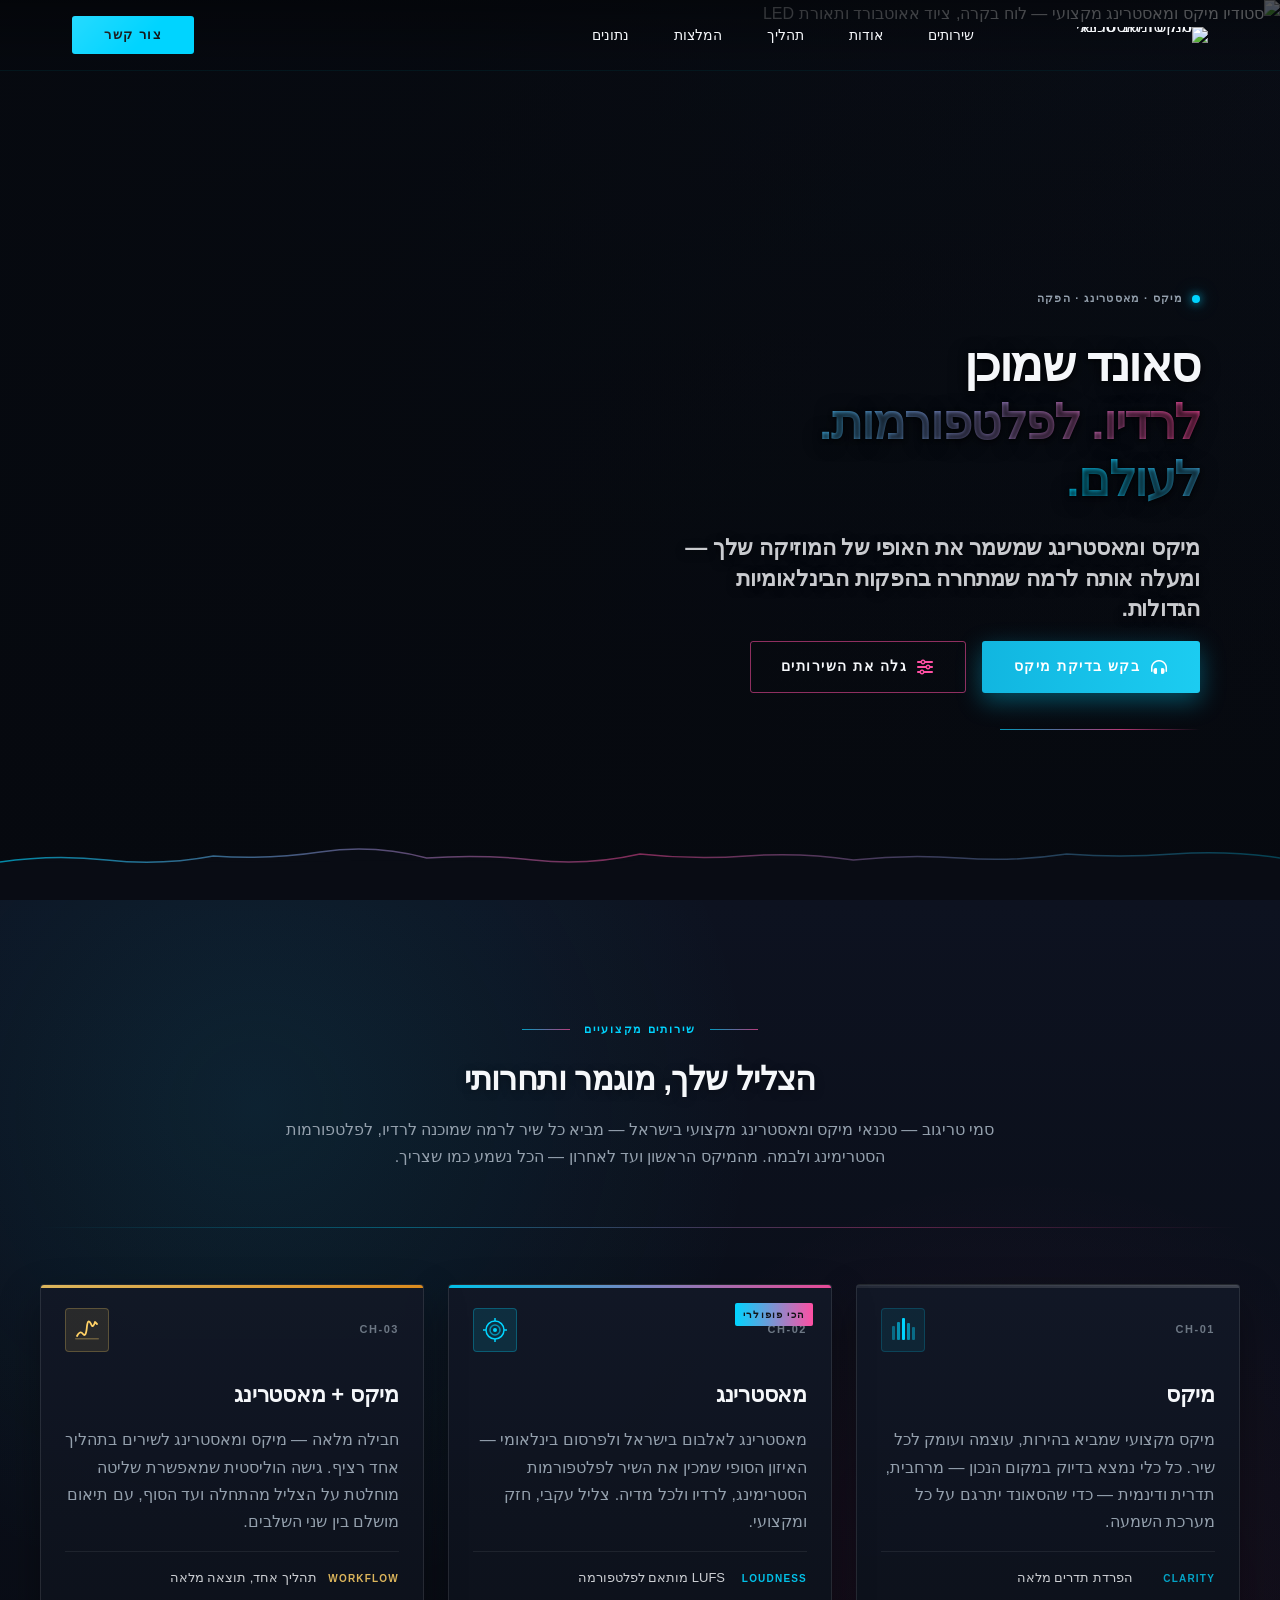
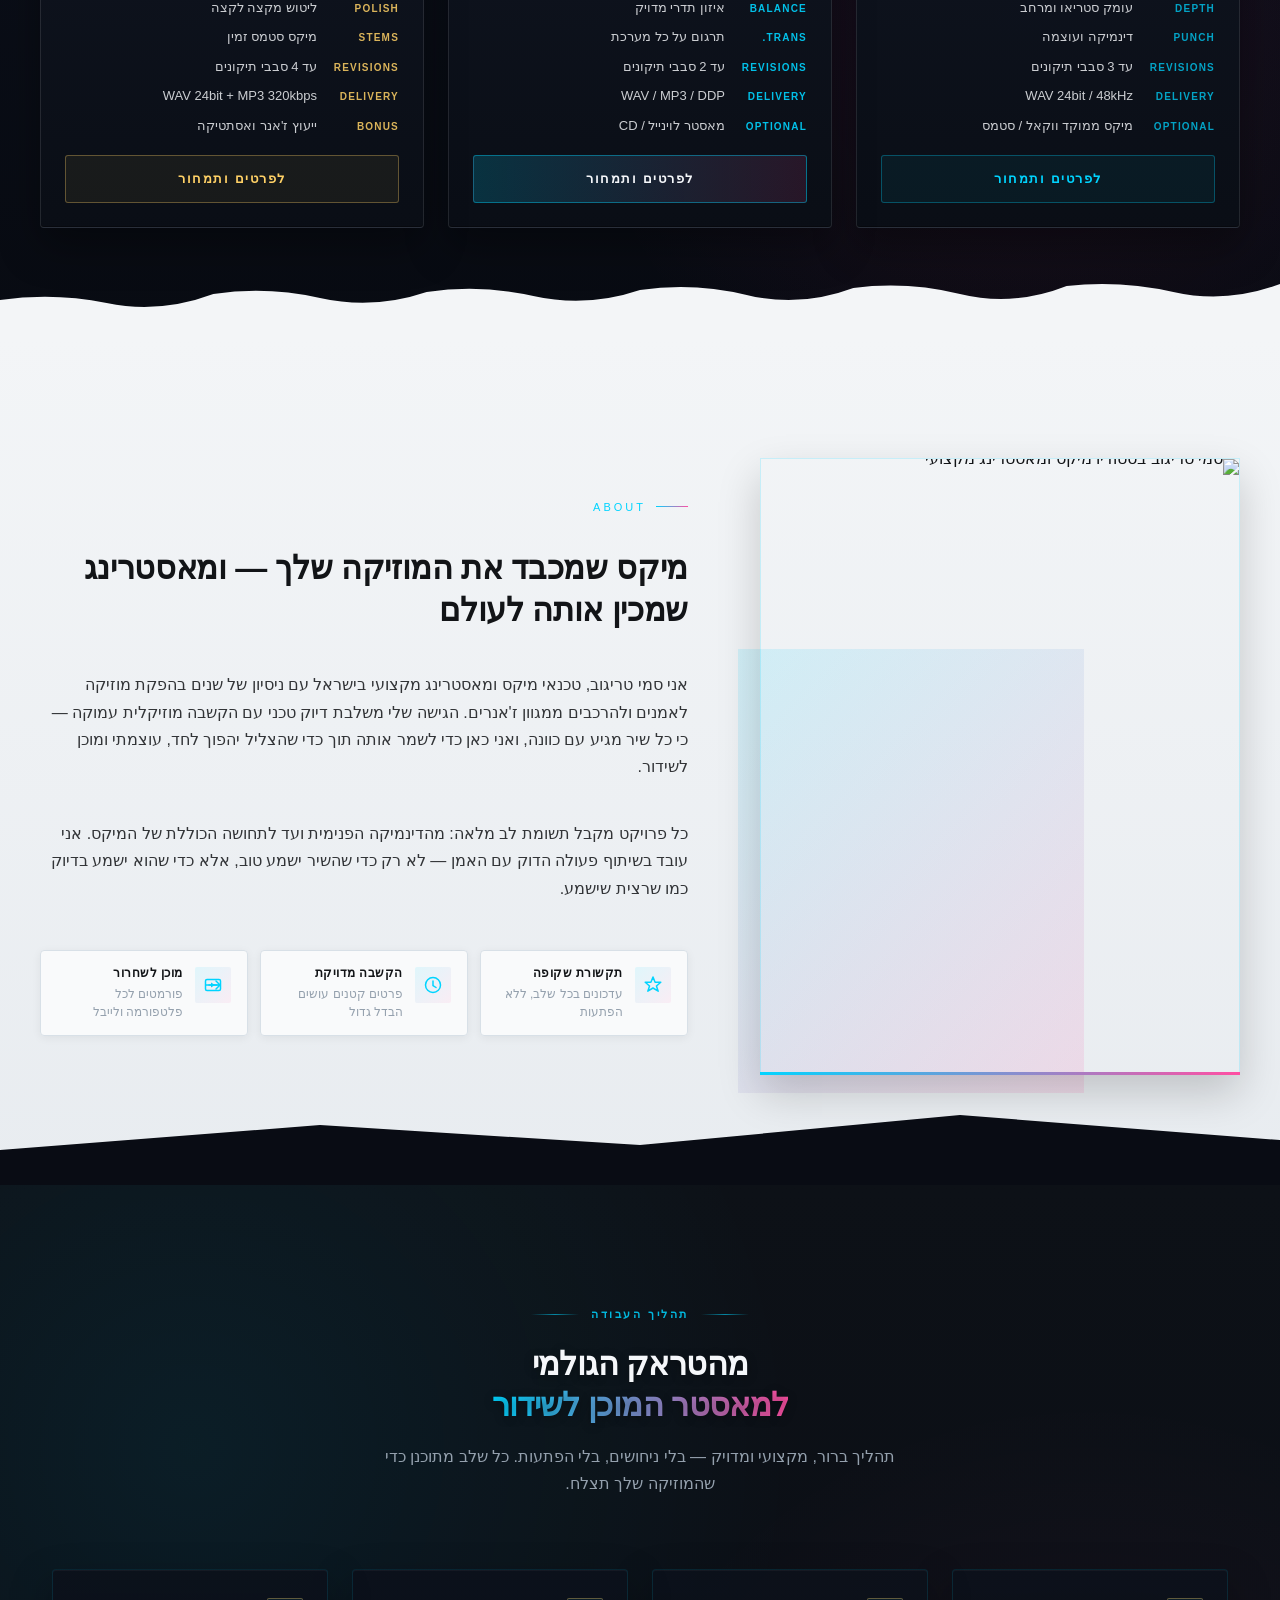
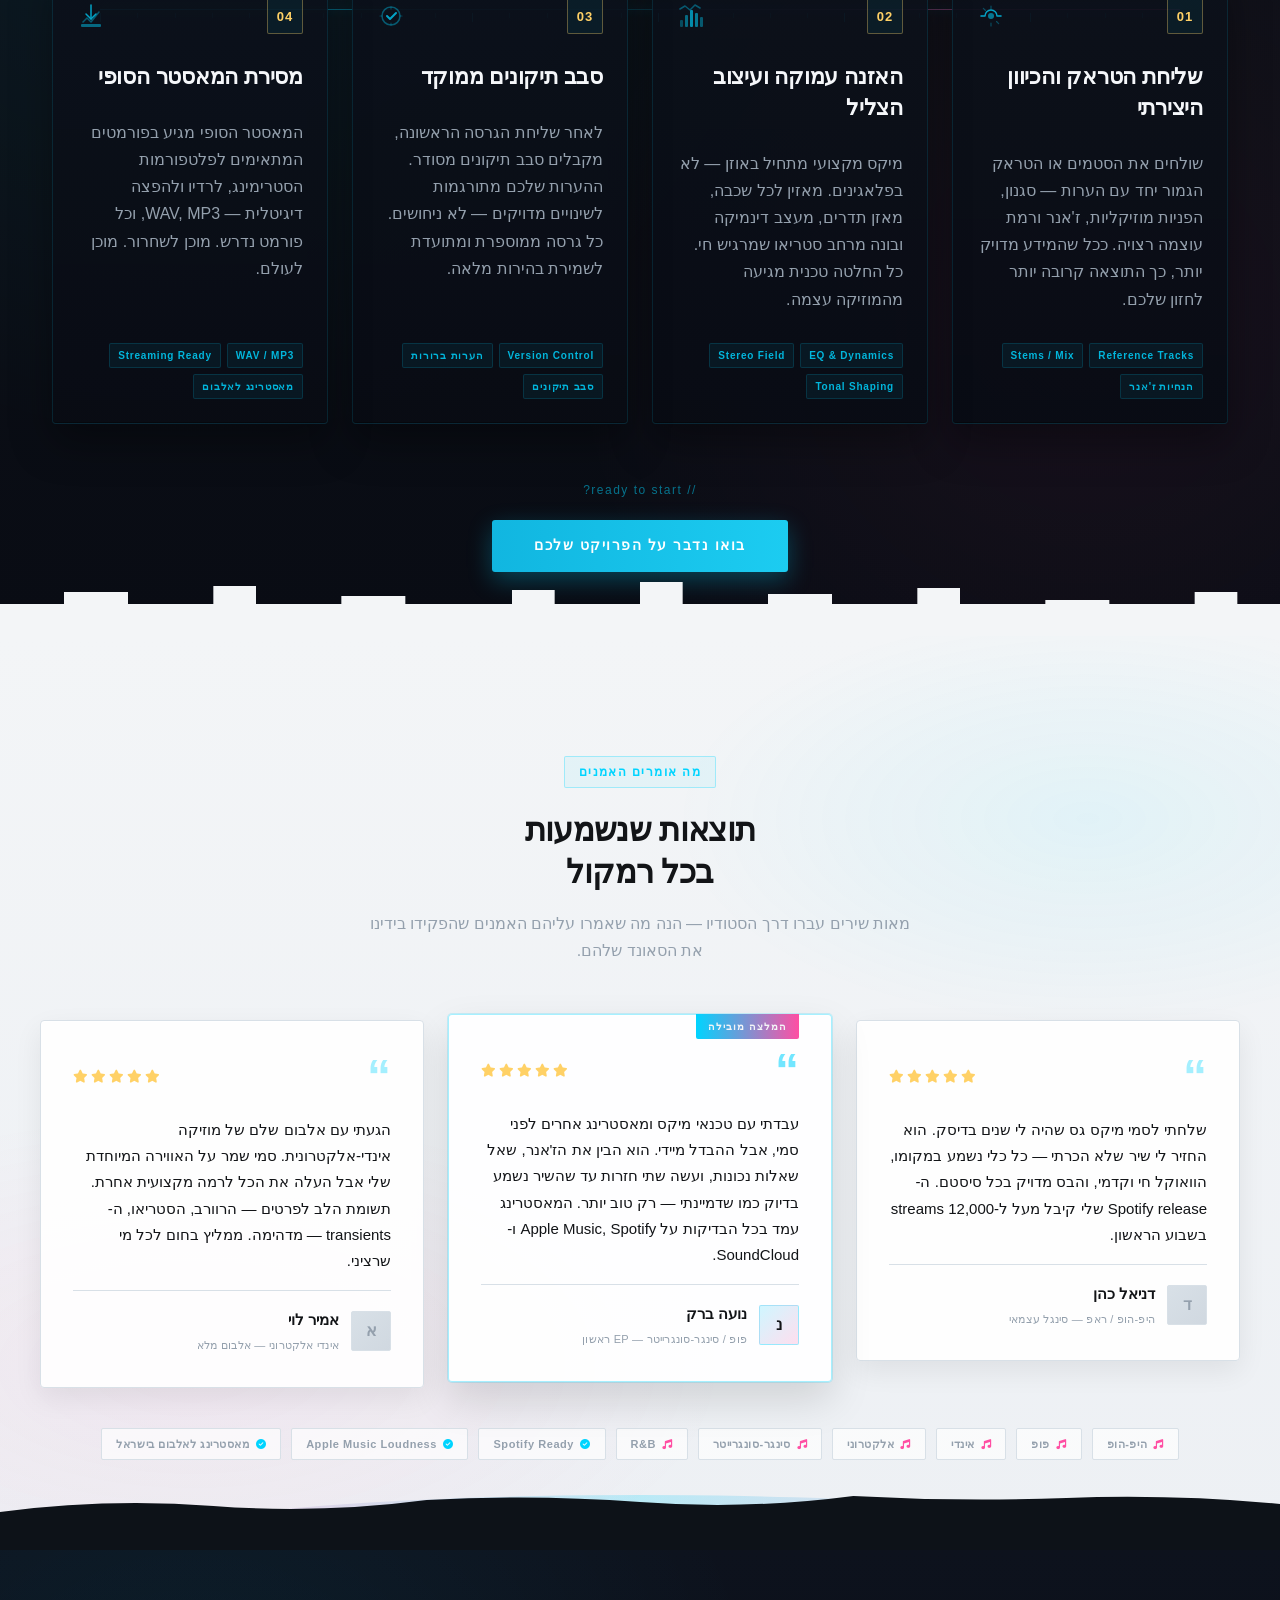
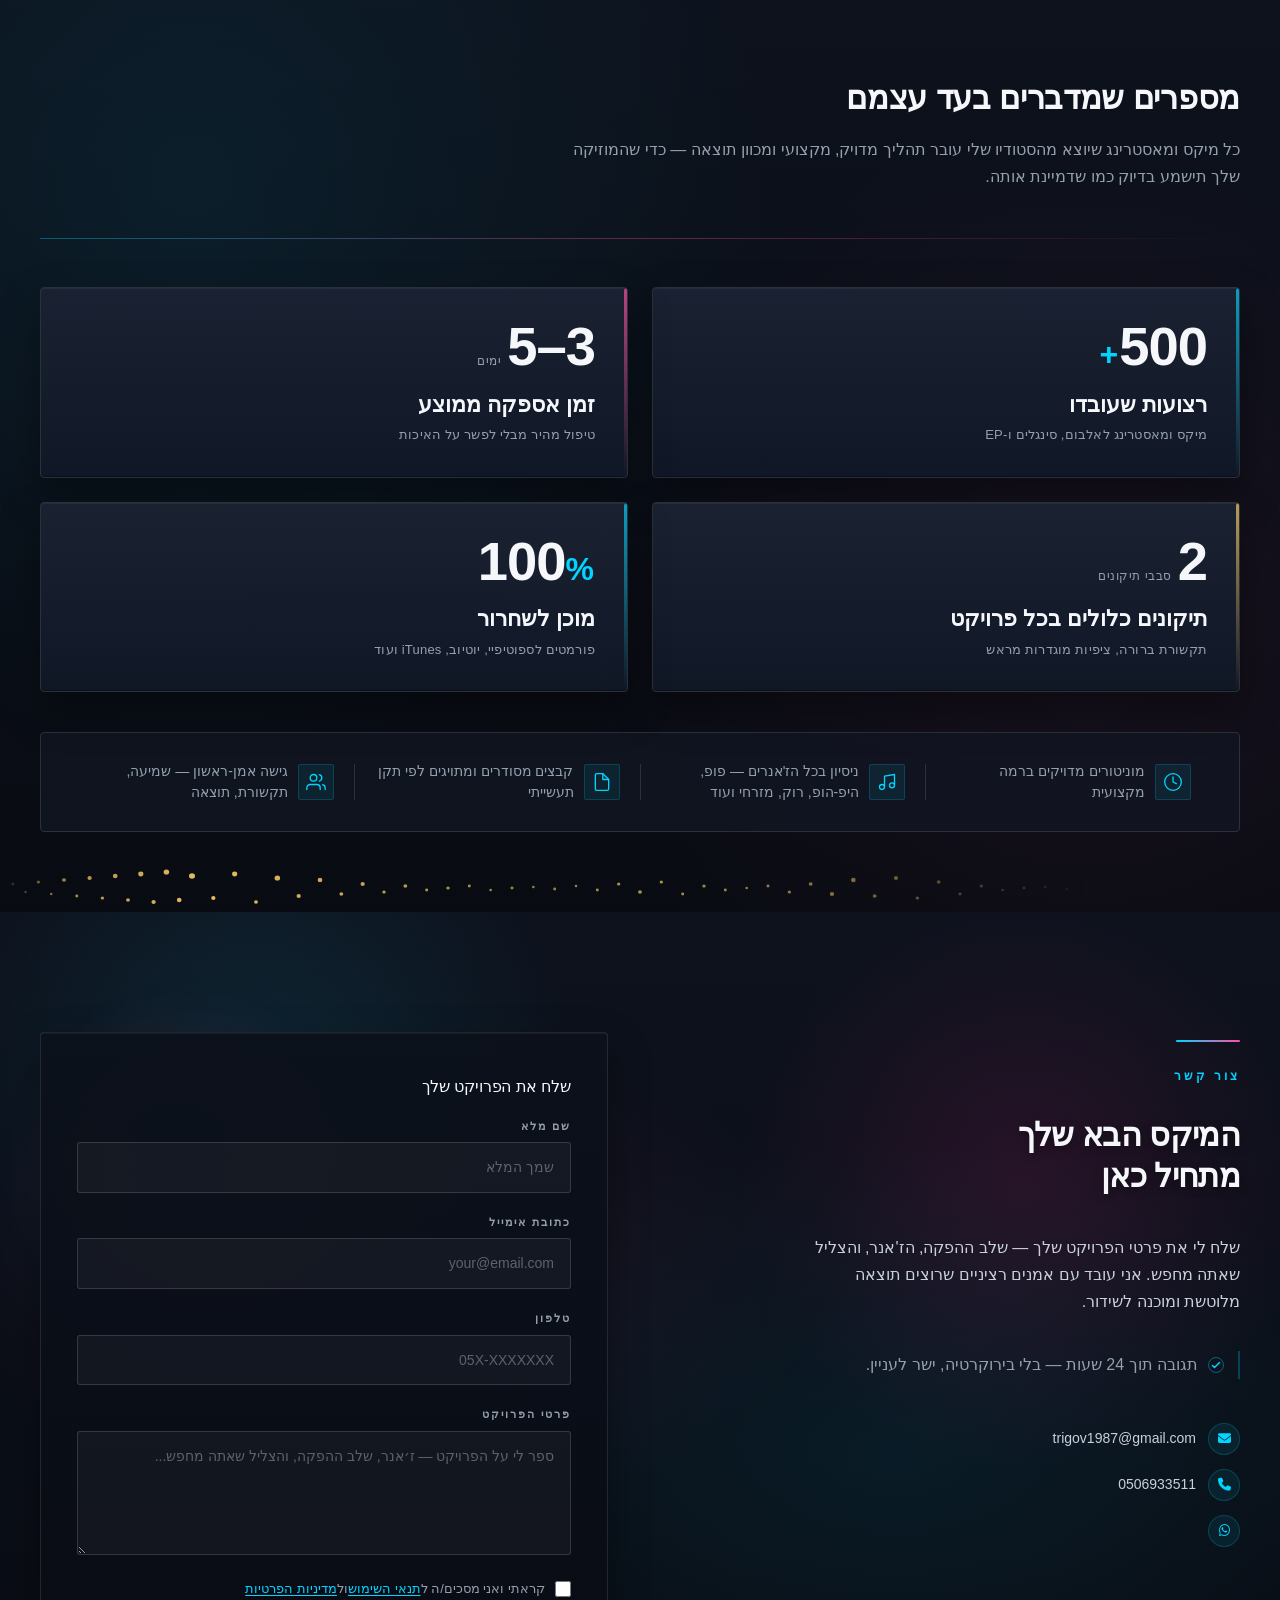
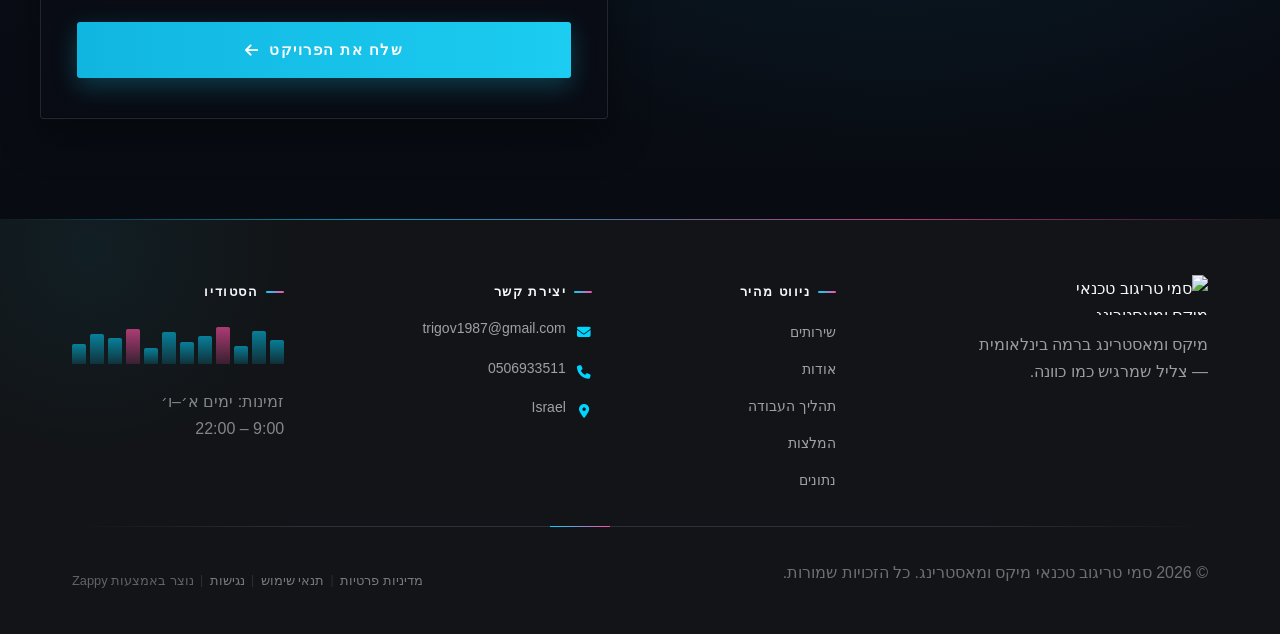
==== commit 9f3968d4: "Background sync: Progressive GitHub Sync" ====
--- a/public/index.html
+++ b/public/index.html
@@ -1 +1 @@
-<!doctype html><html dir="rtl" lang="he"><head><meta charset="UTF-8"><meta content="width=device-width,initial-scale=1" name="viewport"><meta content="index, follow" name="robots"><title>מיקס — סמי טריגוב טכנאי מיקס ומאסטרינג</title><meta content="A professional mixing and mastering engineer offering audio post-production services. The business revolves around crafting polished, radio-ready sound for musi" name="description"><meta content="מיקס, מיקס ומאסטרינג לשירים, טכנאי מיקס מקצועי בישראל, מאסטרינג לאלבום בישראל" name="keywords"><link href="/assets/favicon.ico" rel="icon" type="image/x-icon"><link href="/assets/favicon-16x16.png" rel="icon" type="image/png" sizes="16x16"><link href="/assets/favicon-32x32.png" rel="icon" type="image/png" sizes="32x32"><link href="/assets/favicon-48x48.png" rel="icon" type="image/png" sizes="48x48"><link href="/assets/favicon-192x192.png" rel="icon" type="image/png" sizes="192x192"><link href="/assets/favicon-512x512.png" rel="icon" type="image/png" sizes="512x512"><link href="/assets/apple-touch-icon.png" rel="apple-touch-icon"><script>!function(){"use strict";var t="bcdcfe9a-ce93-44e8-b793-5a933f4e185d",e="https://api.zappy5.com/api/analytics/track",a=18e5,n=2592e6,o=!0,i=!0,r=!0;var s=function(){var e="zappy_visitor_"+t,a=null;try{if(a=localStorage.getItem(e)){var o=JSON.parse(a),i=Date.now();if(i-o.created<n)return o.lastSeen=i,localStorage.setItem(e,JSON.stringify(o)),o.id}}catch(t){console.warn("Zappy Analytics: LocalStorage not available")}var r="zv_"+Date.now()+"_"+Math.random().toString(36).substr(2,9);try{localStorage.setItem(e,JSON.stringify({id:r,created:Date.now(),lastSeen:Date.now()}))}catch(t){}return r}(),c=function(){var e="zappy_session_"+t,n=null;try{if(n=sessionStorage.getItem(e)){var o=JSON.parse(n),i=Date.now();if(i-o.timestamp<a)return o.timestamp=i,sessionStorage.setItem(e,JSON.stringify(o)),o.id}}catch(t){console.warn("Zappy Analytics: SessionStorage not available")}var r="zs_"+Date.now()+"_"+Math.random().toString(36).substr(2,9);try{sessionStorage.setItem(e,JSON.stringify({id:r,timestamp:Date.now()}))}catch(t){}return r}();function l(a,n){n=n||{};var o={website_id:t,event_type:a,page_path:window.location.pathname,referrer:document.referrer||"direct",visitor_id:s,session_id:c,metadata:n};if(navigator.sendBeacon){var i=new Blob([JSON.stringify(o)],{type:"application/json"});navigator.sendBeacon(e,i)}else fetch(e,{method:"POST",headers:{"Content-Type":"application/json"},body:JSON.stringify(o),keepalive:!0}).catch(function(t){console.warn("Zappy Analytics: Failed to track event",t)})}o&&l("pageview",{title:document.title,url:window.location.href}),i&&document.addEventListener("click",function(t){var e=t.target;if("BUTTON"===e.tagName||e.closest("button")){var a="BUTTON"===e.tagName?e:e.closest("button");l("click",{element:"button",text:a.textContent.trim().substring(0,100),id:a.id||null,class:a.className||null})}else if("A"===e.tagName||e.closest("a")){var n="A"===e.tagName?e:e.closest("a");l("navigation",{element:"link",text:n.textContent.trim().substring(0,100),href:n.href,external:n.hostname!==window.location.hostname})}},!0),r&&document.addEventListener("submit",function(t){var e=t.target;l("form_submit",{form_id:e.id||null,form_name:e.name||null,form_action:e.action||null,form_method:e.method||"GET"})},!0);var d=Date.now();window.addEventListener("beforeunload",function(){l("page_unload",{time_on_page:Math.floor((Date.now()-d)/1e3),page_path:window.location.pathname})}),window.zappyAnalytics={track:l,getVisitorId:function(){return s},getSessionId:function(){return c}}}()</script><meta content="מיקס — סמי טריגוב טכנאי מיקס ומאסטרינג" property="og:title"><meta content="A professional mixing and mastering engineer offering audio post-production services. The business revolves around crafting polished, radio-ready sound for musi" property="og:description"><meta content="website" property="og:type"><meta content="he_IL" property="og:locale"><meta content="summary_large_image" name="twitter:card"><meta content="מיקס — סמי טריגוב טכנאי מיקס ומאסטרינג" name="twitter:title"><meta content="A professional mixing and mastering engineer offering audio post-production services. The business revolves around crafting polished, radio-ready sound for musi" name="twitter:description"><link href="https://cdnjs.cloudflare.com/ajax/libs/font-awesome/6.4.0/css/all.min.css" rel="stylesheet"><link href="/assets/favicon.ico" rel="icon" type="image/x-icon"><link href="/assets/favicon-16x16.png" rel="icon" type="image/png" sizes="16x16"><link href="/assets/favicon-32x32.png" rel="icon" type="image/png" sizes="32x32"><link href="/assets/favicon-48x48.png" rel="icon" type="image/png" sizes="48x48"><link href="/assets/favicon-192x192.png" rel="icon" type="image/png" sizes="192x192"><link href="/assets/favicon-512x512.png" rel="icon" type="image/png" sizes="512x512"><link href="/assets/apple-touch-icon.png" rel="apple-touch-icon"><link href="https://cdn.jsdelivr.net/npm/vanilla-cookieconsent@3/dist/cookieconsent.css" rel="stylesheet"><script src="https://cdn.jsdelivr.net/npm/vanilla-cookieconsent@3/dist/cookieconsent.umd.js"></script><script src="https://cdn.jsdelivr.net/gh/mickidum/acc_toolbar/acctoolbar/acctoolbar.min.js"></script><link href="/styles.css" rel="stylesheet"><style id="zappy-dropdown-submenu-styles">#navMenu li:has(.sub-menu),.nav-menu li:has(.sub-menu),.navbar li:has(.sub-menu),nav li:has(.sub-menu){position:relative}#navMenu .sub-menu,.nav-menu .sub-menu,.navbar .sub-menu,nav .sub-menu{display:block!important;position:absolute!important;top:100%;left:0;min-width:220px;background:#fff;border-radius:8px;box-shadow:0 8px 25px rgba(0,0,0,.15);padding:8px 0;opacity:0;visibility:hidden;transform:translateY(10px);transition:all .3s ease;z-index:1000;list-style:none;pointer-events:none}#navMenu li:hover>.sub-menu,.nav-menu li:hover>.sub-menu,.navbar li:hover>.sub-menu,nav li:hover>.sub-menu{opacity:1!important;visibility:visible!important;transform:translateY(0)!important;pointer-events:auto!important}.sub-menu li{list-style:none;margin:0;padding:0}.sub-menu a{display:block!important;padding:10px 16px!important;color:var(--text-dark,#333)!important;font-weight:500;text-decoration:none;white-space:nowrap;transition:background-color .2s}.sub-menu a:hover{background-color:#f5f5f5}[dir=rtl] .nav-menu .sub-menu,[dir=rtl] .navbar .sub-menu,[dir=rtl] nav .sub-menu,html[lang=ar] .nav-menu .sub-menu,html[lang=ar] .navbar .sub-menu,html[lang=ar] nav .sub-menu,html[lang=he] .nav-menu .sub-menu,html[lang=he] .navbar .sub-menu,html[lang=he] nav .sub-menu{left:auto!important;right:0!important}.sub-menu:empty,.sub-menu:not(:has(li)):not(:has(> a)),.sub-menu:not(:has(li:not(.zappy-hidden-menu-item))):not(:has(> a)){display:none!important;opacity:0!important;visibility:hidden!important;pointer-events:none!important}li:has(.menu-group-title):hover>.sub-menu{opacity:1!important;visibility:visible!important;transform:translateY(0)!important;pointer-events:auto!important}#navMenu>li>.menu-group-title,.nav-menu>li>.menu-group-title{display:inline-block;padding:.5rem 1rem;cursor:default;user-select:none}@media (max-width:768px){#navMenu .sub-menu,.nav-menu .sub-menu,.navbar .sub-menu,nav .sub-menu{position:static!important;transform:none!important;box-shadow:none!important;background:0 0!important;max-height:0;overflow:hidden;opacity:0;visibility:hidden;transition:max-height .3s ease,opacity .3s ease;padding:0!important;border-radius:0!important}.sub-menu.mobile-expanded{max-height:60vh!important;overflow-y:auto!important;opacity:1!important;visibility:visible!important;padding:8px 0 8px 16px!important}[dir=rtl] .sub-menu.mobile-expanded,html[lang=he] .sub-menu.mobile-expanded{padding:8px 16px 8px 0!important}#navMenu li:hover>.sub-menu,.nav-menu li:hover>.sub-menu,.navbar li:hover>.sub-menu,nav li:hover>.sub-menu{opacity:0;visibility:hidden;pointer-events:none}#navMenu li>.sub-menu.mobile-expanded,.nav-menu li>.sub-menu.mobile-expanded,.navbar li>.sub-menu.mobile-expanded,nav li>.sub-menu.mobile-expanded{opacity:1!important;visibility:visible!important;pointer-events:auto!important}#navMenu li:has(.sub-menu),.nav-menu li:has(.sub-menu),.navbar li:has(.sub-menu),nav li:has(.sub-menu){display:flex!important;flex-wrap:wrap!important;align-items:center!important;position:relative!important;min-height:44px!important}#navMenu li:has(.sub-menu)>a,.nav-menu li:has(.sub-menu)>a,.navbar li:has(.sub-menu)>a,nav li:has(.sub-menu)>a{flex:1!important;min-width:0!important}#navMenu li:has(.sub-menu)>.menu-group-title,.nav-menu li:has(.sub-menu)>.menu-group-title,.navbar li:has(.sub-menu)>.menu-group-title,nav li:has(.sub-menu)>.menu-group-title{flex:1!important;min-width:0!important;padding:0!important;line-height:inherit!important}#navMenu li:has(.sub-menu)>.sub-menu,.nav-menu li:has(.sub-menu)>.sub-menu,.navbar li:has(.sub-menu)>.sub-menu,nav li:has(.sub-menu)>.sub-menu{flex-basis:100%!important;width:100%!important}#navMenu li:has(.sub-menu)>a [class*=arrow],#navMenu li:has(.sub-menu)>a [class*=chevron],.nav-menu li:has(.sub-menu)>a .fa-angle-down,.nav-menu li:has(.sub-menu)>a .fa-chevron-down,.nav-menu li:has(.sub-menu)>a [class*=arrow],.nav-menu li:has(.sub-menu)>a [class*=chevron],nav li:has(.sub-menu)>a [class*=arrow],nav li:has(.sub-menu)>a [class*=chevron]{display:none!important;visibility:hidden!important}.mobile-submenu-toggle{display:flex!important;align-items:center!important;justify-content:center!important;width:44px!important;height:auto!important;background:0 0!important;border:none!important;cursor:pointer!important;color:var(--text-dark)!important;position:static!important;flex-shrink:0!important;align-self:stretch!important;z-index:2!important;padding:0!important;margin:0!important}.mobile-submenu-toggle::after{content:''!important;width:0!important;height:0!important;border-left:6px solid transparent!important;border-right:6px solid transparent!important;border-top:7px solid currentColor!important;transition:transform .3s ease!important}.mobile-submenu-toggle.expanded::after{transform:rotate(180deg)!important}.sub-menu a{padding:10px 0!important;display:block!important;color:var(--text-dark)!important}.navbar .sub-menu li a,.zappy-products-dropdown .sub-menu a,nav.navbar .sub-menu li a{color:var(--text-dark)!important}}@media (min-width:769px){.mobile-submenu-toggle{display:none!important}}</style><style id="mobile-lang-menu-deployed-css">@media (max-width:768px){.lang-switcher,.nav-container .lang-switcher,.nav-cta-container .lang-switcher,.nav-ecommerce-icons .lang-switcher,.nav-icons-left .lang-switcher,.navbar .lang-switcher,.navbar .nav-cta-container .lang-switcher{display:none!important}.mobile-lang-menu{width:100%;border-top:1px solid rgba(128,128,128,.2);padding:8px 0 0 0;margin-top:8px}.mobile-lang-toggle{display:flex!important;align-items:center;justify-content:space-between;width:100%;padding:12px 16px;background:0 0;border:none;cursor:pointer;font-size:15px;color:inherit;font-family:inherit}.mobile-lang-toggle::after{content:'';display:inline-block;width:8px;height:8px;border-right:2px solid currentColor;border-bottom:2px solid currentColor;transform:rotate(45deg);transition:transform .3s ease;margin-left:8px}.mobile-lang-toggle.expanded::after{transform:rotate(-135deg)}.mobile-lang-options{max-height:0;overflow:hidden;transition:max-height .3s ease}.mobile-lang-options.expanded{max-height:300px}.mobile-lang-option{display:flex!important;align-items:center;gap:10px;padding:10px 24px;text-decoration:none;color:inherit;font-size:14px;font-family:inherit}.mobile-lang-option:hover{background:rgba(128,128,128,.1)}.mobile-lang-option.active{font-weight:600;opacity:.7;pointer-events:none}.mobile-lang-option img{width:20px;height:20px;border-radius:50%}}@media (min-width:769px){.mobile-lang-menu{display:none!important}}</style><style id="zappy-widget-visibility">#mic-access-tool-box,#mic-access-tool-general-button,#mic-init-access-tool #mic-access-tool-box,#mic-init-access-tool #mic-access-tool-general-button,#mic-init-access-tool .mic-access-tool-general-button,._access-icon,._access-menu,.mic-access-tool-box,.mic-access-tool-general-button,div[id*=mic-access-tool-box]{display:none!important;visibility:hidden!important;opacity:0!important;pointer-events:none!important}</style></head><body><nav class="navbar" dir="rtl"><button class="mobile-toggle" aria-label="Menu" id="mobileToggle"><svg viewBox="0 0 24 24" fill="none" height="24" width="24" class="hamburger-icon"><path d="M3 12h18M3 6h18M3 18h18" stroke="currentColor" stroke-width="2" stroke-linecap="round"></path></svg><svg viewBox="0 0 24 24" fill="none" height="24" width="24" class="close-icon" style="display:none"><path d="M18 6L6 18M6 6l12 12" stroke="currentColor" stroke-width="2" stroke-linecap="round"></path></svg></button><button class="phone-header-btn" aria-label="Call" data-phone="[business_phone]"><svg viewBox="0 0 24 24" fill="currentColor" height="20" width="20"><path d="M22 16.92v3a2 2 0 0 1-2.18 2 19.79 19.79 0 0 1-8.63-3.07 19.5 19.5 0 0 1-6-6 19.79 19.79 0 0 1-3.07-8.67A2 2 0 0 1 4.11 2h3a2 2 0 0 1 2 1.72 12.84 12.84 0 0 0 .7 2.81 2 2 0 0 1-.45 2.11L8.09 9.91a16 16 0 0 0 6 6l1.27-1.27a2 2 0 0 1 2.11-.45 12.84 12.84 0 0 0 2.81.7A2 2 0 0 1 22 16.92z"></path></svg></button><div class="nav-container"><div class="nav-right-group"><div class="nav-brand"><a href="/" class="logo-link"><img alt="סמי טריגוב טכנאי מיקס ומאסטרינג" src="/assets/business-logo.webp" class="logo"></a></div><ul class="nav-menu" id="navMenu"><li><a href="#services">שירותים</a></li><li><a href="#about">אודות</a></li><li><a href="#process">תהליך</a></li><li><a href="#testimonials">המלצות</a></li><li><a href="#stats">נתונים</a></li></ul></div><div class="nav-cta-container"><a href="#contact" class="nav-cta-btn">צור קשר</a></div></div></nav><script>window.addEventListener("load",function(){const e=document.querySelector(".navbar, nav, header");if(!e)return void console.log("[Navbar] Navbar element not found");let t=document.getElementById("mobileToggle")||document.querySelector(".mobile-toggle")||document.querySelector(".hamburger")||document.querySelector(".hamburger-menu")||document.querySelector(".menu-toggle")||document.querySelector(".burger-menu")||document.querySelector('[aria-label="Menu"]')||document.querySelector('[aria-label="תפריט"]');const o=document.querySelector(".phone-header-btn"),n=window.getComputedStyle(e);let r=n.backgroundColor;if(console.log("[Navbar] Initial navbar background:",r),"transparent"===r||"rgba(0, 0, 0, 0)"===r||r.startsWith("rgba")&&r.includes(", 0)")){const e=n.backgroundImage;if(e&&"none"!==e)console.log("[Navbar] Navbar has background image/gradient, using dark text"),r="rgb(240, 240, 240)";else{const e=window.getComputedStyle(document.body).backgroundColor;console.log("[Navbar] Navbar transparent, using body background:",e),r=e}}const i=r.match(/\d+/g);if(i&&i.length>=3){const e=(.299*parseInt(i[0])+.587*parseInt(i[1])+.114*parseInt(i[2]))/255;console.log("[Navbar] Mobile button colors preserved from Claude CSS (luminance:",e.toFixed(2)+")");const n=document.createElement("style");n.id="zappy-mobile-nav-fix";document.documentElement.lang;document.documentElement.dir,n.textContent='\n        /* Hide mobile buttons on desktop, show only on mobile */\n        @media (min-width: 769px) {\n          .mobile-toggle,\n          .phone-header-btn {\n            display: none !important;\n          }\n        }\n        \n        /* Show and position mobile buttons correctly on mobile */\n        @media (max-width: 768px) {\n          .mobile-toggle,\n          .phone-header-btn {\n            position: absolute !important;\n            top: 50% !important;\n            transform: translateY(-50%) !important;\n            z-index: 1001 !important;\n            display: flex !important;\n            align-items: center !important;\n            justify-content: center !important;\n            width: 36px !important;\n            height: 36px !important;\n            border-radius: 50% !important;\n            border: none !important;\n            cursor: pointer !important;\n            padding: 6px !important;\n            background: none !important;\n            color: var(--nav-text, var(--text-dark)) !important;\n          }\n          \n          /* LTR positioning (default): hamburger LEFT, phone RIGHT */\n          html:not([dir="rtl"]):not([lang="he"]):not([lang="ar"]) .mobile-toggle,\n          html[dir="ltr"] .mobile-toggle {\n            left: 12px !important;\n            right: auto !important;\n          }\n          html:not([dir="rtl"]):not([lang="he"]):not([lang="ar"]) .phone-header-btn,\n          html[dir="ltr"] .phone-header-btn {\n            right: 12px !important;\n            left: auto !important;\n          }\n          \n          /* RTL positioning: hamburger RIGHT, phone LEFT */\n          html[dir="rtl"] .mobile-toggle,\n          html[lang="he"] .mobile-toggle,\n          html[lang="ar"] .mobile-toggle {\n            right: 12px !important;\n            left: auto !important;\n          }\n          html[dir="rtl"] .phone-header-btn,\n          html[lang="he"] .phone-header-btn,\n          html[lang="ar"] .phone-header-btn {\n            left: 12px !important;\n            right: auto !important;\n          }\n          \n          /* CRITICAL: Ensure nav-container has min-height on mobile */\n          /* All children are positioned absolutely/fixed on mobile, so height:auto collapses to 0 */\n          .nav-container {\n            min-height: 70px !important;\n            position: relative !important;\n          }\n          \n          /* Ensure SVG icons are properly sized and inherit color */\n          .mobile-toggle svg,\n          .phone-header-btn svg {\n            width: 24px !important;\n            height: 24px !important;\n            /* Don\'t force display - let JavaScript control hamburger/close toggle */\n          }\n          \n          /* Reset nav-cta-container on mobile - remove desktop box-shadow/padding */\n          /* that creates a visible ghost box when CTA button is hidden */\n          .nav-cta-container {\n            box-shadow: none !important;\n            padding: 0 !important;\n          }\n          \n          /* Hide nav-cta-container entirely on mobile when there\'s no lang-switcher */\n          /* (only the CTA button is inside, and it\'s hidden on mobile) */\n          .nav-cta-container:not(:has(.lang-switcher)) {\n            display: none !important;\n          }\n          \n          /* CRITICAL: Prevent hero image fade gradient from bleeding over headline text */\n          /* The .image-fade-gradient has bottom: -30px (extends below parent) */\n          /* On mobile stacked layout, this overlaps the h1 text below the image */\n          .hero-image-column {\n            overflow: hidden !important;\n          }\n          .image-fade-gradient {\n            bottom: 0 !important;\n          }\n          \n          /* Hide desktop language switcher on mobile - hamburger menu handles it */\n          /* High specificity to override stored CSS */\n          .lang-switcher,\n          .nav-cta-container .lang-switcher,\n          .nav-container .lang-switcher,\n          .navbar .lang-switcher,\n          .navbar .nav-cta-container .lang-switcher {\n            display: none !important;\n          }\n        }\n      ';const r=document.getElementById("zappy-mobile-nav-fix");r&&r.remove(),document.head.appendChild(n),console.log("[Navbar] Critical CSS injected for mobile nav positioning");const l=window.innerWidth<=768;if(t){const e=t.querySelector(".hamburger-icon"),o=t.querySelector(".close-icon");e&&(e.style.setProperty("width","24px","important"),e.style.setProperty("height","24px","important"),e.style.setProperty("display","block","important")),o&&(o.style.setProperty("width","24px","important"),o.style.setProperty("height","24px","important"),o.style.setProperty("display","none","important")),l?(t.style.setProperty("position","absolute","important"),t.style.setProperty("top","50%","important"),t.style.setProperty("transform","translateY(-50%)","important"),t.style.setProperty("z-index","1001","important"),t.style.removeProperty("left"),t.style.removeProperty("right"),console.log("[Navbar] Mobile toggle positioning applied (mobile viewport)")):(t.style.removeProperty("position"),t.style.removeProperty("top"),t.style.removeProperty("transform"),t.style.removeProperty("z-index"),t.style.removeProperty("left"),t.style.removeProperty("right"),console.log("[Navbar] Desktop viewport - cleared mobile toggle inline positioning"))}if(o){const e=o.querySelector("svg");e&&(e.style.width="24px",e.style.height="24px",e.setAttribute("width","24"),e.setAttribute("height","24")),l?(o.style.setProperty("position","absolute","important"),o.style.setProperty("top","50%","important"),o.style.setProperty("transform","translateY(-50%)","important"),o.style.setProperty("z-index","1001","important"),o.style.removeProperty("left"),o.style.removeProperty("right"),console.log("[Navbar] Phone button positioning applied (mobile viewport)")):(o.style.removeProperty("position"),o.style.removeProperty("top"),o.style.removeProperty("transform"),o.style.removeProperty("z-index"),o.style.removeProperty("left"),o.style.removeProperty("right"),console.log("[Navbar] Desktop viewport - cleared phone button inline positioning"))}}else console.log("[Navbar] Could not parse background color:",r);t=document.getElementById("mobileToggle")||document.querySelector(".mobile-toggle")||document.querySelector(".hamburger")||document.querySelector(".hamburger-menu")||document.querySelector(".menu-toggle")||document.querySelector(".burger-menu")||document.querySelector('[aria-label="Menu"]')||document.querySelector('[aria-label="תפריט"]');const l=document.getElementById("navMenu")||document.querySelector(".nav-menu")||document.querySelector(".nav-links")||document.querySelector("nav ul:not(.submenu)");if(!t||!l)return void console.log("[Navbar] Mobile toggle or menu not found:",{toggle:!!t,menu:!!l});l.id||(l.id="navMenu"),console.log("[Navbar] Initializing mobile menu...");const a=t.cloneNode(!0);t.parentNode.replaceChild(a,t),a.addEventListener("click",function(e){e.preventDefault(),e.stopPropagation();const t=this.querySelector(".hamburger-icon"),o=this.querySelector(".close-icon");l.classList.contains("active")?(l.classList.remove("active"),t&&t.style.setProperty("display","block","important"),o&&o.style.setProperty("display","none","important"),document.body.style.overflow="",console.log("[Navbar] Menu closed")):(l.classList.add("active"),t&&t.style.setProperty("display","none","important"),o&&o.style.setProperty("display","block","important"),document.body.style.overflow="hidden",console.log("[Navbar] Menu opened"))}),l.querySelectorAll("a").forEach(function(e){e.addEventListener("click",function(){if("#"===this.getAttribute("href"))return;const e=a.querySelector(".hamburger-icon"),t=a.querySelector(".close-icon");l.classList.remove("active"),e&&e.style.setProperty("display","block","important"),t&&t.style.setProperty("display","none","important"),document.body.style.overflow="",console.log("[Navbar] Menu closed (link clicked)")})});var s=l.querySelectorAll(".dropdown-toggle");s.forEach(function(e){e.addEventListener("click",function(e){e.preventDefault(),e.stopPropagation();var t=this.closest(".nav-dropdown");t&&(t.parentNode.querySelectorAll(".nav-dropdown.open").forEach(function(e){e!==t&&e.classList.remove("open")}),t.classList.toggle("open"),console.log("[Navbar] Dropdown toggled:",t.classList.contains("open")?"open":"closed"))})}),document.addEventListener("click",function(e){e.target.closest(".nav-dropdown")||document.querySelectorAll(".nav-dropdown.open").forEach(function(e){e.classList.remove("open")})}),console.log("[Navbar] Dropdown handlers initialized for "+s.length+" dropdowns"),o&&o.addEventListener("click",function(){const e=document.querySelectorAll('a[href^="tel:"]'),t=e.length>0?e[0].getAttribute("href").replace("tel:",""):"[business_phone]";window.location.href="tel:"+t,console.log("[Navbar] Phone button clicked")}),console.log("[Navbar] Mobile menu initialized successfully");const p=function(){const e=document.querySelector(".whatsapp-float");e&&(window.innerWidth>=769?(e.style.setProperty("display","none","important"),e.style.setProperty("visibility","hidden","important"),e.style.setProperty("opacity","0","important"),e.style.setProperty("pointer-events","none","important"),console.log("[WhatsApp] Button hidden on desktop")):(e.style.removeProperty("display"),e.style.removeProperty("visibility"),e.style.removeProperty("opacity"),e.style.removeProperty("pointer-events"),console.log("[WhatsApp] Button visible on mobile")))};let c;p(),window.addEventListener("resize",function(){clearTimeout(c),c=setTimeout(p,100)})})</script><main><section class="index-hero-section" data-layout-spec="בית-hero" dir="rtl" data-hero-type="fullscreen-scrim"><div class="index-hero-bg"><img alt="סטודיו מיקס ומאסטרינג מקצועי — לוח בקרה, ציוד אאוטבורד ותאורת LED" src="/assets/site-index-hero-image-1.webp" data-context="Cinematic dark professional recording studio control room at midnight. A large mixing console with glowing LED meters and faders in the foreground. Outboard gear rack units with illuminated VU meters on the right side. Subtle waveform reflections on glossy surfaces. Cyan and magenta LED accent lighting from hardware units. Deep shadows, dramatic chiaroscuro lighting, ultra-realistic photography style. The left/right side has brighter console lights and spectral detail while the left portion is darker for text overlay. Professional audio post-production environment, high-end studio aesthetic." data-placeholder="index-hero-image-1" height="1080" width="1920" data-hero-bg="true"></div><div class="index-hero-scrim" aria-hidden="true"></div><div class="index-hero-container"><div class="index-hero-content"><div class="index-hero-label"><span class="index-hero-label-dot" aria-hidden="true"></span><span>מיקס · מאסטרינג · הפקה</span></div><h1 class="index-hero-h1">סאונד שמוכן<br><span class="index-hero-h1-accent">לרדיו. לפלטפורמות.<br>לעולם.</span></h1><h3 class="index-hero-subtitle">מיקס ומאסטרינג שמשמר את האופי של המוזיקה שלך — ומעלה אותה לרמה שמתחרה בהפקות הבינלאומיות הגדולות.</h3><div class="index-hero-ctas"><a href="#contact" class="index-hero-btn-primary"><i class="fa-solid fa-headphones-simple" aria-hidden="true"></i>בקש בדיקת מיקס</a><a href="#services" class="index-hero-btn-secondary"><i class="fa-solid fa-sliders" aria-hidden="true"></i>גלה את השירותים</a></div><div class="index-hero-signal-line" aria-hidden="true"></div></div></div><div class="index-hero-divider-wrapper"><svg viewBox="0 0 1440 90" xmlns="http://www.w3.org/2000/svg" aria-hidden="true" data-no-icon-edit="true" preserveAspectRatio="none"><path d="M0,90 L0,52 Q60,44 120,50 T240,46 Q300,50 360,42 T480,48 Q540,44 600,50 T720,44 Q780,50 840,46 T960,50 Q1020,44 1080,48 T1200,44 Q1260,48 1320,44 T1440,48 L1440,90 Z" fill="#090C14"></path><path d="M0,52 Q60,44 120,50 T240,46 Q300,50 360,42 T480,48 Q540,44 600,50 T720,44 Q780,50 840,46 T960,50 Q1020,44 1080,48 T1200,44 Q1260,48 1320,44 T1440,48" stroke="url(#waveGradient)" stroke-width="1.5" fill="#090C14" opacity="0.7"></path><defs><linearGradient id="waveGradient" x1="0%" x2="100%" y1="0%" y2="0%"><stop offset="0%" stop-color="#00D4FF" stop-opacity="0.9"></stop><stop offset="50%" stop-color="#FF4FA3" stop-opacity="0.7"></stop><stop offset="100%" stop-color="#00D4FF" stop-opacity="0.4"></stop></linearGradient></defs></svg></div></section><section class="index-services-section" data-layout-spec="בית-services" dir="rtl" id="services"><div class="services-container"><div class="services-intro"><div class="services-eyebrow"><span class="eyebrow-line"></span><span class="eyebrow-text">שירותים מקצועיים</span><span class="eyebrow-line"></span></div><h2 class="services-heading">הצליל שלך, מוגמר ותחרותי</h2><p class="services-subheading">סמי טריגוב — טכנאי מיקס ומאסטרינג מקצועי בישראל — מביא כל שיר לרמה שמוכנה לרדיו, לפלטפורמות הסטרימינג ולבמה. מהמיקס הראשון ועד לאחרון — הכל נשמע כמו שצריך.</p></div><div class="services-accent-line" aria-hidden="true"></div><div class="services-grid"><article class="service-card"><div class="card-top-strip" aria-hidden="true"></div><div class="card-header"><div class="card-channel-label">CH-01</div><div class="card-icon-wrap"><svg viewBox="0 0 28 28" fill="none" height="28" width="28" data-element-type="icon" data-icon-type="svg" xmlns="http://www.w3.org/2000/svg" aria-hidden="true"><rect height="14" rx="1" width="3" x="3" y="10" fill="currentColor" opacity="0.4"></rect><rect height="18" rx="1" width="3" x="8" y="6" fill="currentColor" opacity="0.6"></rect><rect height="22" rx="1" width="3" x="13" y="2" fill="currentColor"></rect><rect height="17" rx="1" width="3" x="18" y="7" fill="currentColor" opacity="0.6"></rect><rect height="13" rx="1" width="3" x="23" y="11" fill="currentColor" opacity="0.4"></rect></svg></div></div><div class="card-body"><h3 class="card-title">מיקס</h3><p class="card-description">מיקס מקצועי שמביא בהירות, עוצמה ועומק לכל שיר. כל כלי נמצא בדיוק במקום הנכון — מרחבית, תדרית ודינמית — כדי שהסאונד יתרגם על כל מערכת השמעה.</p><div class="card-specs"><div class="spec-row"><span class="spec-label">CLARITY</span><span class="spec-value">הפרדת תדרים מלאה</span></div><div class="spec-row"><span class="spec-label">DEPTH</span><span class="spec-value">עומק סטריאו ומרחב</span></div><div class="spec-row"><span class="spec-label">PUNCH</span><span class="spec-value">דינמיקה ועוצמה</span></div><div class="spec-row"><span class="spec-label">REVISIONS</span><span class="spec-value">עד 3 סבבי תיקונים</span></div><div class="spec-row"><span class="spec-label">DELIVERY</span><span class="spec-value">WAV 24bit / 48kHz</span></div><div class="spec-row"><span class="spec-label">OPTIONAL</span><span class="spec-value">מיקס ממוקד ווקאל / סטמס</span></div></div></div><div class="card-footer"><a href="#contact" class="card-cta">לפרטים ותמחור</a></div></article><article class="service-card service-card--featured"><div class="card-top-strip card-top-strip--accent" aria-hidden="true"></div><div class="card-featured-badge">הכי פופולרי</div><div class="card-header"><div class="card-channel-label">CH-02</div><div class="card-icon-wrap card-icon-wrap--accent"><svg viewBox="0 0 28 28" fill="none" height="28" width="28" data-element-type="icon" data-icon-type="svg" xmlns="http://www.w3.org/2000/svg" aria-hidden="true"><circle cx="14" cy="14" r="9" fill="none" stroke="currentColor" stroke-width="1.5"></circle><circle cx="14" cy="14" r="5" fill="none" opacity="0.6" stroke="currentColor" stroke-width="1.5"></circle><circle cx="14" cy="14" r="2" fill="currentColor"></circle><line stroke="currentColor" stroke-width="1.5" x1="14" x2="14" y1="2" y2="5"></line><line stroke="currentColor" stroke-width="1.5" x1="14" x2="14" y1="23" y2="26"></line><line stroke="currentColor" stroke-width="1.5" x1="2" x2="5" y1="14" y2="14"></line><line stroke="currentColor" stroke-width="1.5" x1="23" x2="26" y1="14" y2="14"></line></svg></div></div><div class="card-body"><h3 class="card-title">מאסטרינג</h3><p class="card-description">מאסטרינג לאלבום בישראל ולפרסום בינלאומי — האיזון הסופי שמכין את השיר לפלטפורמות הסטרימינג, לרדיו ולכל מדיה. צליל עקבי, חזק ומקצועי.</p><div class="card-specs"><div class="spec-row"><span class="spec-label">LOUDNESS</span><span class="spec-value">LUFS מותאם לפלטפורמה</span></div><div class="spec-row"><span class="spec-label">BALANCE</span><span class="spec-value">איזון תדרי מדויק</span></div><div class="spec-row"><span class="spec-label">TRANS.</span><span class="spec-value">תרגום על כל מערכת</span></div><div class="spec-row"><span class="spec-label">REVISIONS</span><span class="spec-value">עד 2 סבבי תיקונים</span></div><div class="spec-row"><span class="spec-label">DELIVERY</span><span class="spec-value">WAV / MP3 / DDP</span></div><div class="spec-row"><span class="spec-label">OPTIONAL</span><span class="spec-value">מאסטר לוינייל / CD</span></div></div></div><div class="card-footer"><a href="#contact" class="card-cta card-cta--accent">לפרטים ותמחור</a></div></article><article class="service-card"><div class="card-top-strip card-top-strip--gold" aria-hidden="true"></div><div class="card-header"><div class="card-channel-label">CH-03</div><div class="card-icon-wrap card-icon-wrap--gold"><svg viewBox="0 0 28 28" fill="none" height="28" width="28" data-element-type="icon" data-icon-type="svg" xmlns="http://www.w3.org/2000/svg" aria-hidden="true"><path d="M4 20 Q7 14 10 18 Q13 22 14 10 Q15 2 18 8 Q20 13 22 6 L24 8" stroke="currentColor" stroke-width="1.8" stroke-linecap="round" stroke-linejoin="round" fill="none"></path><rect height="1.5" rx="0.75" width="24" x="2" y="22" fill="currentColor" opacity="0.3"></rect></svg></div></div><div class="card-body"><h3 class="card-title">מיקס + מאסטרינג</h3><p class="card-description">חבילה מלאה — מיקס ומאסטרינג לשירים בתהליך אחד רציף. גישה הוליסטית שמאפשרת שליטה מוחלטת על הצליל מהתחלה ועד הסוף, עם תיאום מושלם בין שני השלבים.</p><div class="card-specs"><div class="spec-row"><span class="spec-label">WORKFLOW</span><span class="spec-value">תהליך אחד, תוצאה מלאה</span></div><div class="spec-row"><span class="spec-label">POLISH</span><span class="spec-value">ליטוש מקצה לקצה</span></div><div class="spec-row"><span class="spec-label">STEMS</span><span class="spec-value">מיקס סטמס זמין</span></div><div class="spec-row"><span class="spec-label">REVISIONS</span><span class="spec-value">עד 4 סבבי תיקונים</span></div><div class="spec-row"><span class="spec-label">DELIVERY</span><span class="spec-value">WAV 24bit + MP3 320kbps</span></div><div class="spec-row"><span class="spec-label">BONUS</span><span class="spec-value">ייעוץ ז'אנר ואסתטיקה</span></div></div></div><div class="card-footer"><a href="#contact" class="card-cta card-cta--gold">לפרטים ותמחור</a></div></article></div></div><div class="services-divider-wrapper"><svg viewBox="0 0 1440 90" xmlns="http://www.w3.org/2000/svg" aria-hidden="true" data-no-icon-edit="true" preserveAspectRatio="none"><path d="M0,90 L0,52 Q60,44 120,55 T240,46 Q300,38 360,50 T480,44 Q540,36 600,48 T720,42 Q780,34 840,47 T960,40 Q1020,33 1080,46 T1200,38 Q1260,32 1320,44 T1440,36 L1440,90 Z" fill="var(--bg-light)"></path></svg></div></section><section class="index-about-section" data-layout-spec="בית-about" dir="rtl" id="about"><div class="index-about-container"><div class="index-about-grid"><div class="index-about-image-col"><div class="index-about-backplate"></div><div class="index-about-img-wrapper"><img alt="סמי טריגוב בסטודיו מיקס ומאסטרינג מקצועי" src="/assets/site-index-about-image-1.webp" data-context="Professional mixing and mastering engineer Sami Trigov in a high-end recording studio control room, seated at a large mixing console with multiple monitor screens showing audio waveforms and DAW software, warm studio lighting casting dramatic shadows, professional audio equipment racks visible in background, authentic and cinematic atmosphere, dark moody tones" data-placeholder="index-about-image-1" height="720" width="560"><div class="index-about-img-accent-line"></div></div></div><div class="index-about-text-col"><div class="index-about-label"><span class="index-about-label-text">ABOUT</span></div><h2 class="index-about-heading">מיקס שמכבד את המוזיקה שלך — ומאסטרינג שמכין אותה לעולם</h2><p class="index-about-para">אני סמי טריגוב, טכנאי מיקס ומאסטרינג מקצועי בישראל עם ניסיון של שנים בהפקת מוזיקה לאמנים ולהרכבים ממגוון ז'אנרים. הגישה שלי משלבת דיוק טכני עם הקשבה מוזיקלית עמוקה — כי כל שיר מגיע עם כוונה, ואני כאן כדי לשמר אותה תוך כדי שהצליל יהפוך לחד, עוצמתי ומוכן לשידור.</p><p class="index-about-para">כל פרויקט מקבל תשומת לב מלאה: מהדינמיקה הפנימית ועד לתחושה הכוללת של המיקס. אני עובד בשיתוף פעולה הדוק עם האמן — לא רק כדי שהשיר ישמע טוב, אלא כדי שהוא ישמע בדיוק כמו שרצית שישמע.</p><div class="index-about-proof-row"><div class="index-about-proof-item"><span class="index-about-proof-icon"><svg viewBox="0 0 20 20" fill="none" height="20" width="20" data-element-type="icon" data-icon-type="svg" xmlns="http://www.w3.org/2000/svg" aria-hidden="true"><path d="M10 2L12.09 7.26L17.8 7.27L13.45 10.97L15.18 16.18L10 13L4.82 16.18L6.55 10.97L2.2 7.27L7.91 7.26L10 2Z" stroke="currentColor" stroke-width="1.5" stroke-linejoin="round"></path></svg></span><div class="index-about-proof-content"><span class="index-about-proof-label">תקשורת שקופה</span><span class="index-about-proof-desc">עדכונים בכל שלב, ללא הפתעות</span></div></div><div class="index-about-proof-item"><span class="index-about-proof-icon"><svg viewBox="0 0 20 20" fill="none" height="20" width="20" data-element-type="icon" data-icon-type="svg" xmlns="http://www.w3.org/2000/svg" aria-hidden="true"><circle cx="10" cy="10" r="7.5" stroke="currentColor" stroke-width="1.5"></circle><path d="M10 6V10.5L13 12.5" stroke="currentColor" stroke-width="1.5" stroke-linecap="round"></path></svg></span><div class="index-about-proof-content"><span class="index-about-proof-label">הקשבה מדויקת</span><span class="index-about-proof-desc">פרטים קטנים עושים הבדל גדול</span></div></div><div class="index-about-proof-item"><span class="index-about-proof-icon"><svg viewBox="0 0 20 20" fill="none" height="20" width="20" data-element-type="icon" data-icon-type="svg" xmlns="http://www.w3.org/2000/svg" aria-hidden="true"><path d="M3 10H17M3 10L7 6M3 10L7 14" stroke="currentColor" stroke-width="1.5" stroke-linecap="round" stroke-linejoin="round" transform="scale(-1,1) translate(-20,0)"></path><rect height="11" rx="1.5" width="15" x="2.5" y="4.5" stroke="currentColor" stroke-width="1.5"></rect><path d="M6 10H14" stroke="currentColor" stroke-width="1.5" stroke-linecap="round"></path><path d="M8 7.5L12 10L8 12.5V7.5Z" fill="currentColor"></path></svg></span><div class="index-about-proof-content"><span class="index-about-proof-label">מוכן לשחרור</span><span class="index-about-proof-desc">פורמטים לכל פלטפורמה ולייבל</span></div></div></div></div></div></div><div class="index-about-divider-wrapper"><svg viewBox="0 0 1440 90" xmlns="http://www.w3.org/2000/svg" aria-hidden="true" data-no-icon-edit="true" preserveAspectRatio="none"><path d="M0,90 L0,55 L360,30 L720,50 L1080,20 L1440,45 L1440,90 Z" fill="#090C14"></path></svg></div></section><section class="index-process-section" data-layout-spec="בית-process" dir="rtl" id="process"><div class="index-process-container"><div class="index-process-header"><div class="index-process-label"><span class="index-process-label-line"></span><span class="index-process-label-text">תהליך העבודה</span><span class="index-process-label-line"></span></div><h2 class="index-process-title">מהטראק הגולמי<br><em>למאסטר המוכן לשידור</em></h2><p class="index-process-subtitle">תהליך ברור, מקצועי ומדויק — בלי ניחושים, בלי הפתעות. כל שלב מתוכנן כדי שהמוזיקה שלך תצלח.</p></div><div class="index-process-track"><div class="index-process-connector" aria-hidden="true"><div class="index-process-connector-line"></div><div class="index-process-meter-ticks" aria-hidden="true"><span></span><span></span><span></span><span></span><span></span><span></span><span></span><span></span><span></span><span></span><span></span><span></span><span></span><span></span><span></span><span></span><span></span><span></span><span></span><span></span><span></span><span></span><span></span><span></span><span></span><span></span><span></span><span></span><span></span><span></span></div></div><article class="index-process-step"><div class="index-process-step-inner"><div class="index-process-step-top"><div class="index-process-step-number"><span class="index-process-step-num-label">01</span></div><div class="index-process-step-icon" aria-hidden="true"><svg viewBox="0 0 28 28" fill="none" height="28" width="28" data-element-type="icon" data-icon-type="svg" xmlns="http://www.w3.org/2000/svg"><path d="M4 14h4M20 14h4M8 14a6 6 0 0 1 12 0" stroke="currentColor" stroke-width="1.5" stroke-linecap="round"></path><circle cx="14" cy="14" r="3" fill="currentColor" opacity="0.7"></circle><path d="M14 4v3M14 21v3M6.34 6.34l2.12 2.12M19.54 19.54l2.12 2.12M4 14h2M22 14h2" stroke="currentColor" stroke-width="1.2" stroke-linecap="round" opacity="0.4"></path></svg></div></div><div class="index-process-step-content"><h3 class="index-process-step-title">שליחת הטראק והכיוון היצירתי</h3><p class="index-process-step-desc">שולחים את הסטמים או הטראק הגמור יחד עם הערות — סגנון, הפניות מוזיקליות, ז'אנר ורמת עוצמה רצויה. ככל שהמידע מדויק יותר, כך התוצאה קרובה יותר לחזון שלכם.</p><div class="index-process-step-tags"><span class="index-process-tag">Reference Tracks</span><span class="index-process-tag">Stems / Mix</span><span class="index-process-tag">הנחיות ז'אנר</span></div></div></div></article><article class="index-process-step"><div class="index-process-step-inner"><div class="index-process-step-top"><div class="index-process-step-number"><span class="index-process-step-num-label">02</span></div><div class="index-process-step-icon" aria-hidden="true"><svg viewBox="0 0 28 28" fill="none" height="28" width="28" data-element-type="icon" data-icon-type="svg" xmlns="http://www.w3.org/2000/svg"><rect height="7" rx="1" width="3" x="3" y="18" fill="currentColor" opacity="0.4"></rect><rect height="12" rx="1" width="3" x="8" y="13" fill="currentColor" opacity="0.6"></rect><rect height="17" rx="1" width="3" x="13" y="8" fill="currentColor" opacity="0.85"></rect><rect height="14" rx="1" width="3" x="18" y="11" fill="currentColor" opacity="0.7"></rect><rect height="10" rx="1" width="3" x="23" y="15" fill="currentColor" opacity="0.5"></rect><path d="M3 7l5-3 5 4 5-5 5 3" stroke="currentColor" stroke-width="1.5" stroke-linecap="round" stroke-linejoin="round" opacity="0.5"></path></svg></div></div><div class="index-process-step-content"><h3 class="index-process-step-title">האזנה עמוקה ועיצוב הצליל</h3><p class="index-process-step-desc">מיקס מקצועי מתחיל באוזן — לא בפלאגינים. מאזין לכל שכבה, מאזן תדרים, מעצב דינמיקה ובונה מרחב סטריאו שמרגיש חי. כל החלטה טכנית מגיעה מהמוזיקה עצמה.</p><div class="index-process-step-tags"><span class="index-process-tag">EQ &amp; Dynamics</span><span class="index-process-tag">Stereo Field</span><span class="index-process-tag">Tonal Shaping</span></div></div></div></article><article class="index-process-step"><div class="index-process-step-inner"><div class="index-process-step-top"><div class="index-process-step-number"><span class="index-process-step-num-label">03</span></div><div class="index-process-step-icon" aria-hidden="true"><svg viewBox="0 0 28 28" fill="none" height="28" width="28" data-element-type="icon" data-icon-type="svg" xmlns="http://www.w3.org/2000/svg"><circle cx="14" cy="14" r="9" opacity="0.5" stroke="currentColor" stroke-width="1.5"></circle><path d="M10 14l3 3 6-6" stroke="currentColor" stroke-width="2" stroke-linecap="round" stroke-linejoin="round"></path><path d="M14 5v2M14 21v2M5 14H3M25 14h-2" stroke="currentColor" stroke-width="1.2" stroke-linecap="round" opacity="0.35"></path></svg></div></div><div class="index-process-step-content"><h3 class="index-process-step-title">סבב תיקונים ממוקד</h3><p class="index-process-step-desc">לאחר שליחת הגרסה הראשונה, מקבלים סבב תיקונים מסודר. ההערות שלכם מתורגמות לשינויים מדויקים — לא ניחושים. כל גרסה ממוספרת ומתועדת לשמירת בהירות מלאה.</p><div class="index-process-step-tags"><span class="index-process-tag">Version Control</span><span class="index-process-tag">הערות ברורות</span><span class="index-process-tag">סבב תיקונים</span></div></div></div></article><article class="index-process-step"><div class="index-process-step-inner"><div class="index-process-step-top"><div class="index-process-step-number"><span class="index-process-step-num-label">04</span></div><div class="index-process-step-icon" aria-hidden="true"><svg viewBox="0 0 28 28" fill="none" height="28" width="28" data-element-type="icon" data-icon-type="svg" xmlns="http://www.w3.org/2000/svg"><path d="M6 20l4-4 4 4 8-10" stroke="currentColor" stroke-width="1.5" stroke-linecap="round" stroke-linejoin="round" opacity="0.5"></path><path d="M14 3v14" stroke="currentColor" stroke-width="1.5" stroke-linecap="round"></path><path d="M9 12l5 5 5-5" stroke="currentColor" stroke-width="1.5" stroke-linecap="round" stroke-linejoin="round"></path><rect height="3" rx="1" width="20" x="4" y="22" fill="currentColor" opacity="0.6"></rect></svg></div></div><div class="index-process-step-content"><h3 class="index-process-step-title">מסירת המאסטר הסופי</h3><p class="index-process-step-desc">המאסטר הסופי מגיע בפורמטים המתאימים לפלטפורמות הסטרימינג, לרדיו ולהפצה דיגיטלית — WAV, MP3, וכל פורמט נדרש. מוכן לשחרור. מוכן לעולם.</p><div class="index-process-step-tags"><span class="index-process-tag">WAV / MP3</span><span class="index-process-tag">Streaming Ready</span><span class="index-process-tag">מאסטרינג לאלבום</span></div></div></div></article></div><div class="index-process-cta"><span class="index-process-cta-mono">// ready to start?</span><a href="#contact" class="btn-primary index-process-btn">בואו נדבר על הפרויקט שלכם</a></div></div><div class="index-process-divider-wrapper"><svg viewBox="0 0 1200 64" xmlns="http://www.w3.org/2000/svg" aria-hidden="true" data-no-icon-edit="true" preserveAspectRatio="none"><path d="M0,64 L0,32 L60,32 L60,20 L120,20 L120,32 L200,32 L200,14 L240,14 L240,32 L320,32 L320,24 L380,24 L380,32 L480,32 L480,18 L520,18 L520,32 L600,32 L600,10 L640,10 L640,32 L720,32 L720,22 L780,22 L780,32 L860,32 L860,16 L900,16 L900,32 L980,32 L980,28 L1040,28 L1040,32 L1120,32 L1120,20 L1160,20 L1160,32 L1200,32 L1200,64 Z" fill="var(--bg-light)"></path></svg></div></section><section class="index-testimonials-section" data-layout-spec="בית-testimonials" dir="rtl"><div class="index-testimonials-container"><div class="index-testimonials-header"><span class="index-testimonials-label">מה אומרים האמנים</span><h2 class="index-testimonials-title">תוצאות שנשמעות<br>בכל רמקול</h2><p class="index-testimonials-subtitle">מאות שירים עברו דרך הסטודיו — הנה מה שאמרו עליהם האמנים שהפקידו בידינו את הסאונד שלהם.</p></div><div class="index-testimonials-grid"><article class="index-testimonials-card"><div class="index-testimonials-card-top"><div class="index-testimonials-quote-mark" aria-hidden="true">“</div><div class="index-testimonials-stars" aria-label="דירוג 5 כוכבים"><i class="fas fa-star"></i><i class="fas fa-star"></i><i class="fas fa-star"></i><i class="fas fa-star"></i><i class="fas fa-star"></i></div></div><blockquote class="index-testimonials-quote">שלחתי לסמי מיקס גס שהיה לי שנים בדיסק. הוא החזיר לי שיר שלא הכרתי — כל כלי נשמע במקומו, הוואוקל חי וקדמי, והבס מדויק בכל סיסטם. ה-Spotify release שלי קיבל מעל ל-12,000 streams בשבוע הראשון.</blockquote><footer class="index-testimonials-attribution"><div class="index-testimonials-avatar" aria-hidden="true"><span>ד</span></div><div class="index-testimonials-meta"><cite class="index-testimonials-name">דניאל כהן</cite><span class="index-testimonials-role">היפ-הופ / ראפ — סינגל עצמאי</span></div></footer></article><article class="index-testimonials-card index-testimonials-card--featured"><div class="index-testimonials-card-top"><div class="index-testimonials-quote-mark" aria-hidden="true">“</div><div class="index-testimonials-stars" aria-label="דירוג 5 כוכבים"><i class="fas fa-star"></i><i class="fas fa-star"></i><i class="fas fa-star"></i><i class="fas fa-star"></i><i class="fas fa-star"></i></div></div><blockquote class="index-testimonials-quote">עבדתי עם טכנאי מיקס ומאסטרינג אחרים לפני סמי, אבל ההבדל מיידי. הוא הבין את הז'אנר, שאל שאלות נכונות, ועשה שתי חזרות עד שהשיר נשמע בדיוק כמו שדמיינתי — רק טוב יותר. המאסטרינג עמד בכל הבדיקות על Apple Music, Spotify ו-SoundCloud.</blockquote><footer class="index-testimonials-attribution"><div class="index-testimonials-avatar index-testimonials-avatar--accent" aria-hidden="true"><span>נ</span></div><div class="index-testimonials-meta"><cite class="index-testimonials-name">נועה ברק</cite><span class="index-testimonials-role">פופ / סינגר-סונגרייטר — EP ראשון</span></div></footer><div class="index-testimonials-featured-badge">המלצה מובילה</div></article><article class="index-testimonials-card"><div class="index-testimonials-card-top"><div class="index-testimonials-quote-mark" aria-hidden="true">“</div><div class="index-testimonials-stars" aria-label="דירוג 5 כוכבים"><i class="fas fa-star"></i><i class="fas fa-star"></i><i class="fas fa-star"></i><i class="fas fa-star"></i><i class="fas fa-star"></i></div></div><blockquote class="index-testimonials-quote">הגעתי עם אלבום שלם של מוזיקה אינדי-אלקטרונית. סמי שמר על האווירה המיוחדת שלי אבל העלה את הכל לרמה מקצועית אחרת. תשומת הלב לפרטים — הרוורב, הסטריאו, ה-transients — מדהימה. ממליץ בחום לכל מי שרציני.</blockquote><footer class="index-testimonials-attribution"><div class="index-testimonials-avatar" aria-hidden="true"><span>א</span></div><div class="index-testimonials-meta"><cite class="index-testimonials-name">אמיר לוי</cite><span class="index-testimonials-role">אינדי אלקטרוני — אלבום מלא</span></div></footer></article></div><div class="index-testimonials-chips" aria-label="ז׳אנרים ותחומי עבודה"><span class="index-testimonials-chip"><i class="fas fa-music"></i>היפ-הופ</span><span class="index-testimonials-chip"><i class="fas fa-music"></i>פופ</span><span class="index-testimonials-chip"><i class="fas fa-music"></i>אינדי</span><span class="index-testimonials-chip"><i class="fas fa-music"></i>אלקטרוני</span><span class="index-testimonials-chip"><i class="fas fa-music"></i>סינגר-סונגרייטר</span><span class="index-testimonials-chip"><i class="fas fa-music"></i>R&amp;B</span><span class="index-testimonials-chip"><i class="fas fa-check-circle"></i>Spotify Ready</span><span class="index-testimonials-chip"><i class="fas fa-check-circle"></i>Apple Music Loudness</span><span class="index-testimonials-chip"><i class="fas fa-check-circle"></i>מאסטרינג לאלבום בישראל</span></div></div><div class="index-testimonials-divider-wrapper" aria-hidden="true"><svg viewBox="0 0 1440 90" xmlns="http://www.w3.org/2000/svg" aria-hidden="true" data-no-icon-edit="true" preserveAspectRatio="none"><defs><linearGradient id="divBloom" x1="0" x2="1" y1="0" y2="0"><stop offset="0%" stop-color="#FF4FA3" stop-opacity="0.18"></stop><stop offset="50%" stop-color="#00D4FF" stop-opacity="0.22"></stop><stop offset="100%" stop-color="#FF4FA3" stop-opacity="0.18"></stop></linearGradient></defs><ellipse cx="720" cy="90" fill="url(#divBloom)" rx="600" ry="55"></ellipse><path d="M0,90 L0,52 Q120,38 240,46 T480,40 Q600,34 720,42 T960,36 Q1080,42 1200,38 T1440,44 L1440,90 Z" fill="#0D1218"></path></svg></div></section><section class="index-stats-section" data-layout-spec="בית-stats" dir="rtl" id="stats"><div class="index-stats-container"><div class="index-stats-header"><h2 class="index-stats-title">מספרים שמדברים בעד עצמם</h2><p class="index-stats-subtitle">כל מיקס ומאסטרינג שיוצא מהסטודיו שלי עובר תהליך מדויק, מקצועי ומכוון תוצאה — כדי שהמוזיקה שלך תישמע בדיוק כמו שדמיינת אותה.</p></div><div class="index-stats-signal-divider" aria-hidden="true"></div><div class="index-stats-grid"><article class="index-stats-card"><div class="index-stats-card-inner"><div class="index-stats-number"><span class="index-stats-value">500<span class="index-stats-plus">+</span></span></div><div class="index-stats-label-block"><span class="index-stats-label">רצועות שעובדו</span><span class="index-stats-sublabel">מיקס ומאסטרינג לאלבום, סינגלים ו-EP</span></div></div><div class="index-stats-card-accent" aria-hidden="true"></div></article><article class="index-stats-card"><div class="index-stats-card-inner"><div class="index-stats-number"><span class="index-stats-value">3–5<span class="index-stats-unit">ימים</span></span></div><div class="index-stats-label-block"><span class="index-stats-label">זמן אספקה ממוצע</span><span class="index-stats-sublabel">טיפול מהיר מבלי לפשר על האיכות</span></div></div><div class="index-stats-card-accent index-stats-card-accent--secondary" aria-hidden="true"></div></article><article class="index-stats-card"><div class="index-stats-card-inner"><div class="index-stats-number"><span class="index-stats-value">2<span class="index-stats-unit">סבבי תיקונים</span></span></div><div class="index-stats-label-block"><span class="index-stats-label">תיקונים כלולים בכל פרויקט</span><span class="index-stats-sublabel">תקשורת ברורה, ציפיות מוגדרות מראש</span></div></div><div class="index-stats-card-accent index-stats-card-accent--accent" aria-hidden="true"></div></article><article class="index-stats-card"><div class="index-stats-card-inner"><div class="index-stats-number"><span class="index-stats-value">100<span class="index-stats-percent">%</span></span></div><div class="index-stats-label-block"><span class="index-stats-label">מוכן לשחרור</span><span class="index-stats-sublabel">פורמטים לספוטיפיי, יוטיוב, iTunes ועוד</span></div></div><div class="index-stats-card-accent" aria-hidden="true"></div></article></div><div class="index-stats-cred-row"><div class="index-stats-cred-item"><div class="index-stats-cred-icon" aria-hidden="true"><svg viewBox="0 0 24 24" fill="none" height="20" width="20" data-element-type="icon" data-icon-type="svg" stroke="currentColor" stroke-linecap="round" stroke-linejoin="round" stroke-width="1.6"><circle cx="12" cy="12" r="10"></circle><path d="M12 6v6l4 2"></path></svg></div><span class="index-stats-cred-text">מוניטורים מדויקים ברמה מקצועית</span></div><div class="index-stats-cred-sep" aria-hidden="true"></div><div class="index-stats-cred-item"><div class="index-stats-cred-icon" aria-hidden="true"><svg viewBox="0 0 24 24" fill="none" height="20" width="20" data-element-type="icon" data-icon-type="svg" stroke="currentColor" stroke-linecap="round" stroke-linejoin="round" stroke-width="1.6"><path d="M9 18V5l12-2v13"></path><circle cx="6" cy="18" r="3"></circle><circle cx="18" cy="16" r="3"></circle></svg></div><span class="index-stats-cred-text">ניסיון בכל הז'אנרים — פופ, היפ-הופ, רוק, מזרחי ועוד</span></div><div class="index-stats-cred-sep" aria-hidden="true"></div><div class="index-stats-cred-item"><div class="index-stats-cred-icon" aria-hidden="true"><svg viewBox="0 0 24 24" fill="none" height="20" width="20" data-element-type="icon" data-icon-type="svg" stroke="currentColor" stroke-linecap="round" stroke-linejoin="round" stroke-width="1.6"><path d="M13 2H6a2 2 0 0 0-2 2v16a2 2 0 0 0 2 2h12a2 2 0 0 0 2-2V9z"></path><polyline points="13 2 13 9 20 9"></polyline></svg></div><span class="index-stats-cred-text">קבצים מסודרים ומתויגים לפי תקן תעשייתי</span></div><div class="index-stats-cred-sep" aria-hidden="true"></div><div class="index-stats-cred-item"><div class="index-stats-cred-icon" aria-hidden="true"><svg viewBox="0 0 24 24" fill="none" height="20" width="20" data-element-type="icon" data-icon-type="svg" stroke="currentColor" stroke-linecap="round" stroke-linejoin="round" stroke-width="1.6"><path d="M17 21v-2a4 4 0 0 0-4-4H5a4 4 0 0 0-4 4v2"></path><circle cx="9" cy="7" r="4"></circle><path d="M23 21v-2a4 4 0 0 0-3-3.87"></path><path d="M16 3.13a4 4 0 0 1 0 7.75"></path></svg></div><span class="index-stats-cred-text">גישה אמן-ראשון — שמיעה, תקשורת, תוצאה</span></div></div></div><div class="index-stats-divider-wrapper"><svg viewBox="0 0 1200 48" xmlns="http://www.w3.org/2000/svg" aria-hidden="true" data-no-icon-edit="true" preserveAspectRatio="none"><g class="index-stats-waveform-dots"><circle cx="0" cy="24" r="1.2" fill="#FFD166" opacity="0"></circle><circle cx="12" cy="20" r="1.4" fill="#FFD166" opacity="0.18"></circle><circle cx="24" cy="28" r="1.2" fill="#FFD166" opacity="0.28"></circle><circle cx="36" cy="18" r="1.6" fill="#FFD166" opacity="0.4"></circle><circle cx="48" cy="30" r="1.2" fill="#FFD166" opacity="0.5"></circle><circle cx="60" cy="16" r="1.8" fill="#FFD166" opacity="0.6"></circle><circle cx="72" cy="32" r="1.4" fill="#FFD166" opacity="0.65"></circle><circle cx="84" cy="14" r="2" fill="#FFD166" opacity="0.7"></circle><circle cx="96" cy="34" r="1.6" fill="#FFD166" opacity="0.72"></circle><circle cx="108" cy="12" r="2.2" fill="#FFD166" opacity="0.75"></circle><circle cx="120" cy="36" r="1.8" fill="#FFD166" opacity="0.78"></circle><circle cx="132" cy="10" r="2.4" fill="#FFD166" opacity="0.8"></circle><circle cx="144" cy="38" r="2" fill="#FFD166" opacity="0.82"></circle><circle cx="156" cy="8" r="2.6" fill="#FFD166" opacity="0.84"></circle><circle cx="168" cy="36" r="2.2" fill="#FFD166" opacity="0.86"></circle><circle cx="180" cy="12" r="2.8" fill="#FFD166" opacity="0.88"></circle><circle cx="200" cy="34" r="2" fill="#FFD166" opacity="0.9"></circle><circle cx="220" cy="10" r="2.4" fill="#FFD166" opacity="0.88"></circle><circle cx="240" cy="38" r="1.8" fill="#FFD166" opacity="0.86"></circle><circle cx="260" cy="14" r="2.6" fill="#FFD166" opacity="0.84"></circle><circle cx="280" cy="32" r="2" fill="#FFD166" opacity="0.82"></circle><circle cx="300" cy="16" r="2.2" fill="#FFD166" opacity="0.8"></circle><circle cx="320" cy="30" r="1.8" fill="#FFD166" opacity="0.78"></circle><circle cx="340" cy="20" r="2" fill="#FFD166" opacity="0.76"></circle><circle cx="360" cy="28" r="1.6" fill="#FFD166" opacity="0.74"></circle><circle cx="380" cy="22" r="1.8" fill="#FFD166" opacity="0.72"></circle><circle cx="400" cy="26" r="1.4" fill="#FFD166" opacity="0.7"></circle><circle cx="420" cy="24" r="1.6" fill="#FFD166" opacity="0.68"></circle><circle cx="440" cy="22" r="1.4" fill="#FFD166" opacity="0.66"></circle><circle cx="460" cy="26" r="1.2" fill="#FFD166" opacity="0.64"></circle><circle cx="480" cy="24" r="1.4" fill="#FFD166" opacity="0.62"></circle><circle cx="500" cy="23" r="1.2" fill="#FFD166" opacity="0.6"></circle><circle cx="520" cy="25" r="1.4" fill="#FFD166" opacity="0.6"></circle><circle cx="540" cy="22" r="1.2" fill="#FFD166" opacity="0.62"></circle><circle cx="560" cy="26" r="1.4" fill="#FFD166" opacity="0.64"></circle><circle cx="580" cy="20" r="1.6" fill="#FFD166" opacity="0.66"></circle><circle cx="600" cy="28" r="1.8" fill="#FFD166" opacity="0.68"></circle><circle cx="620" cy="18" r="1.6" fill="#FFD166" opacity="0.66"></circle><circle cx="640" cy="30" r="1.4" fill="#FFD166" opacity="0.64"></circle><circle cx="660" cy="22" r="1.6" fill="#FFD166" opacity="0.62"></circle><circle cx="680" cy="26" r="1.4" fill="#FFD166" opacity="0.6"></circle><circle cx="700" cy="24" r="1.2" fill="#FFD166" opacity="0.58"></circle><circle cx="720" cy="22" r="1.4" fill="#FFD166" opacity="0.56"></circle><circle cx="740" cy="28" r="1.6" fill="#FFD166" opacity="0.54"></circle><circle cx="760" cy="20" r="1.8" fill="#FFD166" opacity="0.52"></circle><circle cx="780" cy="30" r="2" fill="#FFD166" opacity="0.5"></circle><circle cx="800" cy="16" r="2.2" fill="#FFD166" opacity="0.48"></circle><circle cx="820" cy="32" r="1.8" fill="#FFD166" opacity="0.44"></circle><circle cx="840" cy="14" r="2" fill="#FFD166" opacity="0.4"></circle><circle cx="860" cy="34" r="1.6" fill="#FFD166" opacity="0.36"></circle><circle cx="880" cy="18" r="1.8" fill="#FFD166" opacity="0.32"></circle><circle cx="900" cy="30" r="1.4" fill="#FFD166" opacity="0.28"></circle><circle cx="920" cy="22" r="1.6" fill="#FFD166" opacity="0.24"></circle><circle cx="940" cy="26" r="1.2" fill="#FFD166" opacity="0.2"></circle><circle cx="960" cy="24" r="1.4" fill="#FFD166" opacity="0.16"></circle><circle cx="980" cy="23" r="1.2" fill="#FFD166" opacity="0.12"></circle><circle cx="1000" cy="25" r="1" fill="#FFD166" opacity="0.1"></circle><circle cx="1020" cy="24" r="1" fill="#FFD166" opacity="0.08"></circle><circle cx="1040" cy="24" r="0.8" fill="#FFD166" opacity="0.06"></circle><circle cx="1060" cy="24" r="0.8" fill="#FFD166" opacity="0.04"></circle><circle cx="1080" cy="24" r="0.6" fill="#FFD166" opacity="0.03"></circle><circle cx="1100" cy="24" r="0.6" fill="#FFD166" opacity="0.02"></circle><circle cx="1120" cy="24" r="0.4" fill="#FFD166" opacity="0.01"></circle><circle cx="1140" cy="24" r="0.4" fill="#FFD166" opacity="0.01"></circle><circle cx="1160" cy="24" r="0.2" fill="#FFD166" opacity="0"></circle><circle cx="1180" cy="24" r="0.2" fill="#FFD166" opacity="0"></circle><circle cx="1200" cy="24" r="0.1" fill="#FFD166" opacity="0"></circle></g><line stroke="url(#goldFade)" stroke-width="0.8" x1="0" x2="1200" y1="24" y2="24" opacity="0.5"></line><defs><linearGradient id="goldFade" x1="0" x2="1" y1="0" y2="0"><stop offset="0%" stop-color="#FFD166" stop-opacity="0.9"></stop><stop offset="45%" stop-color="#FFD166" stop-opacity="0.6"></stop><stop offset="75%" stop-color="#FFD166" stop-opacity="0.15"></stop><stop offset="100%" stop-color="#FFD166" stop-opacity="0"></stop></linearGradient></defs></svg></div></section><section class="index-contact-section" data-layout-spec="בית-contact" dir="rtl" id="contact"><div class="index-contact-bg-glow" aria-hidden="true"></div><div class="index-contact-container"><div class="index-contact-copy"><div class="index-contact-signal-line" aria-hidden="true"></div><span class="index-contact-label">צור קשר</span><h2 class="index-contact-heading">המיקס הבא שלך<br>מתחיל כאן</h2><p class="index-contact-desc">שלח לי את פרטי הפרויקט שלך — שלב ההפקה, הז'אנר, והצליל שאתה מחפש. אני עובד עם אמנים רציניים שרוצים תוצאה מלוטשת ומוכנה לשידור.</p><p class="index-contact-reassurance"><span class="index-contact-check-icon" aria-hidden="true"><svg viewBox="0 0 16 16" fill="none" height="16" width="16" data-element-type="icon" data-icon-type="svg" xmlns="http://www.w3.org/2000/svg"><circle cx="8" cy="8" r="7.5" stroke="currentColor" stroke-opacity="0.4"></circle><path d="M4.5 8.5L6.5 10.5L11.5 5.5" stroke="currentColor" stroke-width="1.5" stroke-linecap="round" stroke-linejoin="round"></path></svg></span>תגובה תוך 24 שעות — בלי בירוקרטיה, ישר לעניין.</p><div class="index-contact-meta"><div class="index-contact-meta-item"><span class="index-contact-meta-icon" aria-hidden="true"><i class="fa-solid fa-envelope"></i></span><a href="mailto:[business_email]" class="index-contact-meta-link">[business_email]</a></div><div class="index-contact-meta-item"><span class="index-contact-meta-icon" aria-hidden="true"><i class="fa-solid fa-phone"></i></span><a href="tel:[business_phone]" class="index-contact-meta-link">[business_phone]</a></div><div class="index-contact-meta-item"><span class="index-contact-meta-icon" aria-hidden="true"><i class="fa-whatsapp fa-brands"></i></span><a href="https://wa.me/[whatsapp_handle]" class="index-contact-meta-link" target="_blank">וואטסאפ</a></div></div></div><div class="index-contact-form-wrap"><div class="index-contact-form-glow" aria-hidden="true"></div><div class="index-contact-form-card"><p class="index-contact-form-intro">שלח את הפרויקט שלך</p><form class="contact-form" novalidate=""><div class="index-contact-field-group"><label class="index-contact-label-field" for="contact-name">שם מלא</label><input class="index-contact-input" name="name" type="text" id="contact-name" placeholder="שמך המלא" required=""></div><div class="index-contact-field-group"><label class="index-contact-label-field" for="contact-email">כתובת אימייל</label><input class="index-contact-input" name="email" type="email" id="contact-email" placeholder="your@email.com" required=""></div><div class="index-contact-field-group"><label class="index-contact-label-field" for="contact-phone">טלפון</label><input class="index-contact-input" name="phone" type="tel" id="contact-phone" placeholder="05X-XXXXXXX"></div><div class="index-contact-field-group"><label class="index-contact-label-field" for="contact-message">פרטי הפרויקט</label><textarea class="index-contact-input index-contact-textarea" id="contact-message" name="message" placeholder="ספר לי על הפרויקט — ז׳אנר, שלב ההפקה, והצליל שאתה מחפש..." required="" rows="4"></textarea></div><div class="privacy-consent"><label class="privacy-consent-label"><input class="privacy-consent-checkbox" name="privacy_consent" type="checkbox" required=""><span>קראתי ואני מסכים/ה ל<a href="/terms" target="_blank">תנאי השימוש</a>ול<a href="/privacy" target="_blank">מדיניות הפרטיות</a></span></label></div><button class="btn-primary index-contact-submit" type="submit">שלח את הפרויקט<i class="fa-solid fa-arrow-left" aria-hidden="true"></i></button></form></div></div></div></section></main><footer class="site-footer" dir="rtl"><div class="footer-inner"><div class="footer-top"><div class="footer-col footer-brand"><div class="footer-logo-wrap"><img alt="סמי טריגוב טכנאי מיקס ומאסטרינג" src="/assets/business-logo.webp" class="logo"></div><p class="footer-tagline">מיקס ומאסטרינג ברמה בינלאומית — צליל שמרגיש כמו כוונה.</p><div class="footer-social"><a href="[facebook_handle]" aria-label="Facebook"><i class="fab fa-facebook-f"></i></a><a href="[instagram_handle]" aria-label="Instagram"><i class="fab fa-instagram"></i></a><a href="[whatsapp_handle]" aria-label="WhatsApp"><i class="fab fa-whatsapp"></i></a></div></div><div class="footer-col footer-links"><h4 class="footer-heading"><span class="heading-accent"></span>ניווט מהיר</h4><ul class="footer-nav"><li><a href="#services">שירותים</a></li><li><a href="#about">אודות</a></li><li><a href="#process">תהליך העבודה</a></li><li><a href="#testimonials">המלצות</a></li><li><a href="#stats">נתונים</a></li></ul></div><div class="footer-col footer-contact-col"><h4 class="footer-heading"><span class="heading-accent"></span>יצירת קשר</h4><ul class="footer-contact"><li><span class="contact-icon"><i class="fas fa-envelope"></i></span><span class="contact-text"><a href="mailto:[business_email]">[business_email]</a></span></li><li><span class="contact-icon"><i class="fas fa-phone"></i></span><span class="contact-text"><a href="tel:[business_phone]">[business_phone]</a></span></li><li><a href="/"><span class="contact-icon"><i class="fas fa-map-marker-alt"></i></span><span class="contact-text">[business_address]</span></a></li></ul></div><div class="footer-col footer-signal"><h4 class="footer-heading"><span class="heading-accent"></span>הסטודיו</h4><div class="signal-strip"><div class="signal-bar" style="--h:60%"></div><div class="signal-bar" style="--h:85%"></div><div class="signal-bar" style="--h:45%"></div><div class="signal-bar" style="--h:95%"></div><div class="signal-bar" style="--h:70%"></div><div class="signal-bar" style="--h:55%"></div><div class="signal-bar" style="--h:80%"></div><div class="signal-bar" style="--h:40%"></div><div class="signal-bar" style="--h:90%"></div><div class="signal-bar" style="--h:65%"></div><div class="signal-bar" style="--h:75%"></div><div class="signal-bar" style="--h:50%"></div></div><p class="studio-note">זמינות: ימים א׳–ו׳<br>9:00 – 22:00</p></div></div><div class="footer-divider"></div><div class="footer-bottom"><p class="footer-copy">© 2026 סמי טריגוב טכנאי מיקס ומאסטרינג. כל הזכויות שמורות.</p><div class="footer-legal"><a href="/privacy">מדיניות פרטיות</a><span class="legal-sep">|</span><a href="/terms">תנאי שימוש</a><span class="legal-sep">|</span><a href="/accessibility">נגישות</a><span class="legal-sep">|</span><a href="https://zappy5.com" class="zappy-attribution" target="_blank">נוצר באמצעות Zappy</a></div></div></div></footer><a href="https://wa.me/[whatsapp_handle]" class="whatsapp-float" aria-label="WhatsApp"><i class="fab fa-whatsapp"></i></a><div data-integration="accessibility:toolbar"></div><script src="/script.js"></script><script id="zappy-mobile-submenu-script">!function(){function e(){if(window.innerWidth>768)return document.querySelectorAll(".mobile-submenu-toggle").forEach(function(e){e.remove()}),void document.querySelectorAll(".sub-menu.mobile-expanded").forEach(function(e){e.classList.remove("mobile-expanded")});document.querySelectorAll(".nav-menu li:has(.sub-menu), nav li:has(.sub-menu), .navbar li:has(.sub-menu), #navMenu li:has(.sub-menu)").forEach(function(e){if(!e.querySelector(".mobile-submenu-toggle")){var t=e.querySelector(".sub-menu"),n=e.querySelector(":scope > a");if(t&&n){var o=document.createElement("button");o.className="mobile-submenu-toggle",o.setAttribute("aria-label","Toggle submenu"),o.setAttribute("type","button"),n.insertAdjacentElement("afterend",o),o.addEventListener("click",function(e){e.preventDefault(),e.stopPropagation(),document.querySelectorAll(".sub-menu.mobile-expanded").forEach(function(e){if(e!==t){e.classList.remove("mobile-expanded");var n=e.parentElement.querySelector(".mobile-submenu-toggle");n&&n.classList.remove("expanded")}}),t.classList.toggle("mobile-expanded"),o.classList.toggle("expanded")})}}})}var t;"loading"===document.readyState?document.addEventListener("DOMContentLoaded",e):e(),window.addEventListener("resize",function(){clearTimeout(t),t=setTimeout(e,250)});var n=new MutationObserver(function(t){t.forEach(function(t){if("attributes"===t.type){var n=t.target;n.classList&&(n.classList.contains("active")||n.classList.contains("open"))&&setTimeout(e,100)}})});setTimeout(function(){document.querySelectorAll(".mobile-menu, .nav-menu, #navMenu, nav").forEach(function(e){n.observe(e,{attributes:!0,attributeFilter:["class","style"]})})},500)}()</script><script id="zappy-navbar-scroll-effect">!function(){var e=document.querySelector("nav.navbar,.navbar:not(.zappy-catalog-menu)"),t=document.querySelector(".zappy-catalog-menu,#zappy-catalog-menu");if(e){var r="rgba(243,245,247,0.85)",o=getComputedStyle(document.documentElement),a=o.getPropertyValue("--text-dark").trim()||"#1a1a1a",s=(o.getPropertyValue("--text-light").trim(),a);e.style.transition="background 0.3s ease,backdrop-filter 0.3s ease,-webkit-backdrop-filter 0.3s ease,box-shadow 0.3s ease",t&&(t.style.transition="background 0.3s ease,backdrop-filter 0.3s ease,-webkit-backdrop-filter 0.3s ease");var n="a,.navbar-brand,.navbar-brand a,.dropdown-toggle,.mobile-toggle,.phone-header-btn,.mobile-hamburger-btn,.mobile-close-btn,.mobile-submenu-toggle,.nav-link",l=["cart-link","login-link","nav-search-toggle","search-toggle"];window.addEventListener("scroll",f,{passive:!0}),window.addEventListener("resize",f,{passive:!0}),f();var i=document.querySelector('section[class*="hero"],[data-hero-type],main>section:first-child'),d=!1;if(i){var p=getComputedStyle(i),c=p.backgroundImage;if(c&&"none"!==c)if(-1!==c.indexOf("url(")){var b=p.backgroundColor.match(/\d+/g);d=!(b&&b.length>=3)||h(parseInt(b[0]),parseInt(b[1]),parseInt(b[2]))<.4}else if(-1!==c.indexOf("gradient")){var y=c.match(/rgba?\(\s*(\d+)\s*,\s*(\d+)\s*,\s*(\d+)/g);if(y&&y.length>0){for(var g=0,m=0;m<y.length;m++){var u=y[m].match(/\d+/g);g+=h(parseInt(u[0]),parseInt(u[1]),parseInt(u[2]))}d=g/y.length<.4}else d=!0}else d=!0;else{var k=p.backgroundColor.match(/\d+/g);k&&k.length>=3&&(d=h(parseInt(k[0]),parseInt(k[1]),parseInt(k[2]))<.4)}}d||(window.removeEventListener("scroll",f),window.removeEventListener("resize",f),e.classList.add("scrolled"),window.innerWidth>768&&(e.style.setProperty("--frosted-text",s),e.style.setProperty("background-image","none","important"),e.style.setProperty("background-color",r,"important"),e.style.backdropFilter="blur(12px)",e.style.webkitBackdropFilter="blur(12px)",e.style.boxShadow="0 2px 16px rgba(0,0,0,0.12)",w(e,s)),t&&(t.classList.add("scrolled"),window.innerWidth>768&&(t.style.setProperty("background",r,"important"),t.style.setProperty("backdrop-filter","blur(12px)","important"),t.style.setProperty("-webkit-backdrop-filter","blur(12px)","important"),w(t,s))),window._zappyNavNoDarkHero=!0)}function w(e,t){for(var r=e.querySelectorAll(n),o=0;o<r.length;o++){var a=!1;(r[o].closest(".sub-menu")||r[o].closest(".dropdown-menu"))&&(a=!0);for(var s=0;s<l.length;s++)if(r[o].classList.contains(l[s])){a=!0;break}a||r[o].style.setProperty("color",t,"important")}}function v(e){for(var t=e.querySelectorAll(n),r=0;r<t.length;r++)t[r].closest(".sub-menu")||t[r].closest(".dropdown-menu")||t[r].style.removeProperty("color")}function f(){if(!window._zappyNavNoDarkHero){if(window.innerWidth<=768)return e.classList.remove("scrolled"),v(e),void(t&&(t.classList.remove("scrolled"),v(t)));(window.scrollY||window.pageYOffset)>60?(e.classList.add("scrolled"),e.style.setProperty("background-color",r,"important"),e.style.setProperty("background-image","none","important"),e.style.setProperty("--frosted-text",s),e.style.backdropFilter="blur(12px)",e.style.webkitBackdropFilter="blur(12px)",e.style.boxShadow="0 2px 16px rgba(0,0,0,0.12)",w(e,s),t&&(t.classList.add("scrolled"),t.style.setProperty("background",r,"important"),t.style.setProperty("backdrop-filter","blur(12px)","important"),t.style.setProperty("-webkit-backdrop-filter","blur(12px)","important"),w(t,s))):(e.classList.remove("scrolled"),e.style.setProperty("background-color","transparent","important"),e.style.removeProperty("background-image"),e.style.removeProperty("--frosted-text"),e.style.backdropFilter="none",e.style.webkitBackdropFilter="none",e.style.boxShadow="none",v(e),t&&(t.classList.remove("scrolled"),t.style.setProperty("background","transparent","important"),t.style.setProperty("backdrop-filter","none","important"),t.style.setProperty("-webkit-backdrop-filter","none","important"),v(t)))}}function h(e,t,r){return t/=255,r/=255,.2126*(e=(e/=255)<=.03928?e/12.92:Math.pow((e+.055)/1.055,2.4))+.7152*(t=t<=.03928?t/12.92:Math.pow((t+.055)/1.055,2.4))+.0722*(r=r<=.03928?r/12.92:Math.pow((r+.055)/1.055,2.4))}}()</script><script id="zappy-mobile-lang-menu-script">!function(){function e(){if(window.innerWidth>768){var e=document.querySelector(".mobile-lang-menu");e&&e.remove()}else if(!document.querySelector(".mobile-lang-menu")){var n=document.querySelector(".lang-switcher");if(n){var a=n.querySelector(".lang-switcher-dropdown");if(a){var i=a.querySelectorAll(".lang-option");if(0!==i.length){var t=document.getElementById("navMenu")||document.querySelector(".nav-menu")||document.querySelector("nav ul");if(t){var l=document.documentElement.lang||"en",s=document.createElement("div");s.className="mobile-lang-menu";var c={he:{name:"עברית",flag:"https://api.iconify.design/circle-flags/il.svg"},en:{name:"English",flag:"https://api.iconify.design/circle-flags/us.svg"},ar:{name:"العربية",flag:"https://api.iconify.design/circle-flags/sa.svg"},fr:{name:"Français",flag:"https://api.iconify.design/circle-flags/fr.svg"},es:{name:"Español",flag:"https://api.iconify.design/circle-flags/es.svg"},de:{name:"Deutsch",flag:"https://api.iconify.design/circle-flags/de.svg"},ru:{name:"Русский",flag:"https://api.iconify.design/circle-flags/ru.svg"},zh:{name:"中文",flag:"https://api.iconify.design/circle-flags/cn.svg"},ja:{name:"日本語",flag:"https://api.iconify.design/circle-flags/jp.svg"},pt:{name:"Português",flag:"https://api.iconify.design/circle-flags/br.svg"},it:{name:"Italiano",flag:"https://api.iconify.design/circle-flags/it.svg"},ko:{name:"한국어",flag:"https://api.iconify.design/circle-flags/kr.svg"}}[l]||{name:l,flag:""},r=document.createElement("button");r.className="mobile-lang-toggle",r.type="button";var g=c.flag?'<img src="'+c.flag+'" width="20" height="20" alt="" style="border-radius:50%;margin-right:8px;margin-left:8px;">':"";r.innerHTML=g+c.name,s.appendChild(r);var o=document.createElement("div");o.className="mobile-lang-options";var d=document.createElement("a");d.className="mobile-lang-option active",d.href="#",d.innerHTML=g+c.name,o.appendChild(d),i.forEach(function(e){var n=document.createElement("a");n.className="mobile-lang-option",n.href=e.getAttribute("href"),n.innerHTML=e.innerHTML,o.appendChild(n)}),s.appendChild(o),t.appendChild(s),r.addEventListener("click",function(e){e.preventDefault(),e.stopPropagation(),r.classList.toggle("expanded"),o.classList.toggle("expanded")})}}}}}}"loading"===document.readyState?document.addEventListener("DOMContentLoaded",e):e(),window.addEventListener("resize",function(){clearTimeout(window._mlrt),window._mlrt=setTimeout(e,250)})}()</script></body></html>+<!doctype html><html dir="rtl" lang="he"><head><meta charset="UTF-8"><meta content="width=device-width,initial-scale=1" name="viewport"><meta content="index, follow" name="robots"><title>מיקס — סמי טריגוב טכנאי מיקס ומאסטרינג</title><meta content="A professional mixing and mastering engineer offering audio post-production services. The business revolves around crafting polished, radio-ready sound for musi" name="description"><meta content="מיקס, מיקס ומאסטרינג לשירים, טכנאי מיקס מקצועי בישראל, מאסטרינג לאלבום בישראל" name="keywords"><link href="/assets/favicon.ico" rel="icon" type="image/x-icon"><link href="/assets/favicon-16x16.png" rel="icon" type="image/png" sizes="16x16"><link href="/assets/favicon-32x32.png" rel="icon" type="image/png" sizes="32x32"><link href="/assets/favicon-48x48.png" rel="icon" type="image/png" sizes="48x48"><link href="/assets/favicon-192x192.png" rel="icon" type="image/png" sizes="192x192"><link href="/assets/favicon-512x512.png" rel="icon" type="image/png" sizes="512x512"><link href="/assets/apple-touch-icon.png" rel="apple-touch-icon"><script>!function(){"use strict";var t="bcdcfe9a-ce93-44e8-b793-5a933f4e185d",e="https://api.zappy5.com/api/analytics/track",a=18e5,n=2592e6,o=!0,i=!0,r=!0;var s=function(){var e="zappy_visitor_"+t,a=null;try{if(a=localStorage.getItem(e)){var o=JSON.parse(a),i=Date.now();if(i-o.created<n)return o.lastSeen=i,localStorage.setItem(e,JSON.stringify(o)),o.id}}catch(t){console.warn("Zappy Analytics: LocalStorage not available")}var r="zv_"+Date.now()+"_"+Math.random().toString(36).substr(2,9);try{localStorage.setItem(e,JSON.stringify({id:r,created:Date.now(),lastSeen:Date.now()}))}catch(t){}return r}(),c=function(){var e="zappy_session_"+t,n=null;try{if(n=sessionStorage.getItem(e)){var o=JSON.parse(n),i=Date.now();if(i-o.timestamp<a)return o.timestamp=i,sessionStorage.setItem(e,JSON.stringify(o)),o.id}}catch(t){console.warn("Zappy Analytics: SessionStorage not available")}var r="zs_"+Date.now()+"_"+Math.random().toString(36).substr(2,9);try{sessionStorage.setItem(e,JSON.stringify({id:r,timestamp:Date.now()}))}catch(t){}return r}();function l(a,n){n=n||{};var o={website_id:t,event_type:a,page_path:window.location.pathname,referrer:document.referrer||"direct",visitor_id:s,session_id:c,metadata:n};if(navigator.sendBeacon){var i=new Blob([JSON.stringify(o)],{type:"application/json"});navigator.sendBeacon(e,i)}else fetch(e,{method:"POST",headers:{"Content-Type":"application/json"},body:JSON.stringify(o),keepalive:!0}).catch(function(t){console.warn("Zappy Analytics: Failed to track event",t)})}o&&l("pageview",{title:document.title,url:window.location.href}),i&&document.addEventListener("click",function(t){var e=t.target;if("BUTTON"===e.tagName||e.closest("button")){var a="BUTTON"===e.tagName?e:e.closest("button");l("click",{element:"button",text:a.textContent.trim().substring(0,100),id:a.id||null,class:a.className||null})}else if("A"===e.tagName||e.closest("a")){var n="A"===e.tagName?e:e.closest("a");l("navigation",{element:"link",text:n.textContent.trim().substring(0,100),href:n.href,external:n.hostname!==window.location.hostname})}},!0),r&&document.addEventListener("submit",function(t){var e=t.target;l("form_submit",{form_id:e.id||null,form_name:e.name||null,form_action:e.action||null,form_method:e.method||"GET"})},!0);var d=Date.now();window.addEventListener("beforeunload",function(){l("page_unload",{time_on_page:Math.floor((Date.now()-d)/1e3),page_path:window.location.pathname})}),window.zappyAnalytics={track:l,getVisitorId:function(){return s},getSessionId:function(){return c}}}()</script><meta content="מיקס — סמי טריגוב טכנאי מיקס ומאסטרינג" property="og:title"><meta content="A professional mixing and mastering engineer offering audio post-production services. The business revolves around crafting polished, radio-ready sound for musi" property="og:description"><meta content="website" property="og:type"><meta content="he_IL" property="og:locale"><meta content="summary_large_image" name="twitter:card"><meta content="מיקס — סמי טריגוב טכנאי מיקס ומאסטרינג" name="twitter:title"><meta content="A professional mixing and mastering engineer offering audio post-production services. The business revolves around crafting polished, radio-ready sound for musi" name="twitter:description"><link href="https://cdnjs.cloudflare.com/ajax/libs/font-awesome/6.4.0/css/all.min.css" rel="stylesheet"><link href="/assets/favicon.ico" rel="icon" type="image/x-icon"><link href="/assets/favicon-16x16.png" rel="icon" type="image/png" sizes="16x16"><link href="/assets/favicon-32x32.png" rel="icon" type="image/png" sizes="32x32"><link href="/assets/favicon-48x48.png" rel="icon" type="image/png" sizes="48x48"><link href="/assets/favicon-192x192.png" rel="icon" type="image/png" sizes="192x192"><link href="/assets/favicon-512x512.png" rel="icon" type="image/png" sizes="512x512"><link href="/assets/apple-touch-icon.png" rel="apple-touch-icon"><link href="https://cdn.jsdelivr.net/npm/vanilla-cookieconsent@3/dist/cookieconsent.css" rel="stylesheet"><script src="https://cdn.jsdelivr.net/npm/vanilla-cookieconsent@3/dist/cookieconsent.umd.js"></script><script src="https://cdn.jsdelivr.net/gh/mickidum/acc_toolbar/acctoolbar/acctoolbar.min.js"></script><link href="/styles.css" rel="stylesheet"><style id="zappy-dropdown-submenu-styles">#navMenu li:has(.sub-menu),.nav-menu li:has(.sub-menu),.navbar li:has(.sub-menu),nav li:has(.sub-menu){position:relative}#navMenu .sub-menu,.nav-menu .sub-menu,.navbar .sub-menu,nav .sub-menu{display:block!important;position:absolute!important;top:100%;left:0;min-width:220px;background:#fff;border-radius:8px;box-shadow:0 8px 25px rgba(0,0,0,.15);padding:8px 0;opacity:0;visibility:hidden;transform:translateY(10px);transition:all .3s ease;z-index:1000;list-style:none;pointer-events:none}#navMenu li:hover>.sub-menu,.nav-menu li:hover>.sub-menu,.navbar li:hover>.sub-menu,nav li:hover>.sub-menu{opacity:1!important;visibility:visible!important;transform:translateY(0)!important;pointer-events:auto!important}.sub-menu li{list-style:none;margin:0;padding:0}.sub-menu a{display:block!important;padding:10px 16px!important;color:var(--text-dark,#333)!important;font-weight:500;text-decoration:none;white-space:nowrap;transition:background-color .2s}.sub-menu a:hover{background-color:#f5f5f5}[dir=rtl] .nav-menu .sub-menu,[dir=rtl] .navbar .sub-menu,[dir=rtl] nav .sub-menu,html[lang=ar] .nav-menu .sub-menu,html[lang=ar] .navbar .sub-menu,html[lang=ar] nav .sub-menu,html[lang=he] .nav-menu .sub-menu,html[lang=he] .navbar .sub-menu,html[lang=he] nav .sub-menu{left:auto!important;right:0!important}.sub-menu:empty,.sub-menu:not(:has(li)):not(:has(> a)),.sub-menu:not(:has(li:not(.zappy-hidden-menu-item))):not(:has(> a)){display:none!important;opacity:0!important;visibility:hidden!important;pointer-events:none!important}li:has(.menu-group-title):hover>.sub-menu{opacity:1!important;visibility:visible!important;transform:translateY(0)!important;pointer-events:auto!important}#navMenu>li>.menu-group-title,.nav-menu>li>.menu-group-title{display:inline-block;padding:.5rem 1rem;cursor:default;user-select:none}@media (max-width:768px){#navMenu .sub-menu,.nav-menu .sub-menu,.navbar .sub-menu,nav .sub-menu{position:static!important;transform:none!important;box-shadow:none!important;background:0 0!important;max-height:0;overflow:hidden;opacity:0;visibility:hidden;transition:max-height .3s ease,opacity .3s ease;padding:0!important;border-radius:0!important}.sub-menu.mobile-expanded{max-height:60vh!important;overflow-y:auto!important;opacity:1!important;visibility:visible!important;padding:8px 0 8px 16px!important}[dir=rtl] .sub-menu.mobile-expanded,html[lang=he] .sub-menu.mobile-expanded{padding:8px 16px 8px 0!important}#navMenu li:hover>.sub-menu,.nav-menu li:hover>.sub-menu,.navbar li:hover>.sub-menu,nav li:hover>.sub-menu{opacity:0;visibility:hidden;pointer-events:none}#navMenu li>.sub-menu.mobile-expanded,.nav-menu li>.sub-menu.mobile-expanded,.navbar li>.sub-menu.mobile-expanded,nav li>.sub-menu.mobile-expanded{opacity:1!important;visibility:visible!important;pointer-events:auto!important}#navMenu li:has(.sub-menu),.nav-menu li:has(.sub-menu),.navbar li:has(.sub-menu),nav li:has(.sub-menu){display:flex!important;flex-wrap:wrap!important;align-items:center!important;position:relative!important;min-height:44px!important}#navMenu li:has(.sub-menu)>a,.nav-menu li:has(.sub-menu)>a,.navbar li:has(.sub-menu)>a,nav li:has(.sub-menu)>a{flex:1!important;min-width:0!important}#navMenu li:has(.sub-menu)>.menu-group-title,.nav-menu li:has(.sub-menu)>.menu-group-title,.navbar li:has(.sub-menu)>.menu-group-title,nav li:has(.sub-menu)>.menu-group-title{flex:1!important;min-width:0!important;padding:0!important;line-height:inherit!important}#navMenu li:has(.sub-menu)>.sub-menu,.nav-menu li:has(.sub-menu)>.sub-menu,.navbar li:has(.sub-menu)>.sub-menu,nav li:has(.sub-menu)>.sub-menu{flex-basis:100%!important;width:100%!important}#navMenu li:has(.sub-menu)>a [class*=arrow],#navMenu li:has(.sub-menu)>a [class*=chevron],.nav-menu li:has(.sub-menu)>a .fa-angle-down,.nav-menu li:has(.sub-menu)>a .fa-chevron-down,.nav-menu li:has(.sub-menu)>a [class*=arrow],.nav-menu li:has(.sub-menu)>a [class*=chevron],nav li:has(.sub-menu)>a [class*=arrow],nav li:has(.sub-menu)>a [class*=chevron]{display:none!important;visibility:hidden!important}.mobile-submenu-toggle{display:flex!important;align-items:center!important;justify-content:center!important;width:44px!important;height:auto!important;background:0 0!important;border:none!important;cursor:pointer!important;color:var(--text-dark)!important;position:static!important;flex-shrink:0!important;align-self:stretch!important;z-index:2!important;padding:0!important;margin:0!important}.mobile-submenu-toggle::after{content:''!important;width:0!important;height:0!important;border-left:6px solid transparent!important;border-right:6px solid transparent!important;border-top:7px solid currentColor!important;transition:transform .3s ease!important}.mobile-submenu-toggle.expanded::after{transform:rotate(180deg)!important}.sub-menu a{padding:10px 0!important;display:block!important;color:var(--text-dark)!important}.navbar .sub-menu li a,.zappy-products-dropdown .sub-menu a,nav.navbar .sub-menu li a{color:var(--text-dark)!important}}@media (min-width:769px){.mobile-submenu-toggle{display:none!important}}</style><style id="mobile-lang-menu-deployed-css">@media (max-width:768px){.lang-switcher,.nav-container .lang-switcher,.nav-cta-container .lang-switcher,.nav-ecommerce-icons .lang-switcher,.nav-icons-left .lang-switcher,.navbar .lang-switcher,.navbar .nav-cta-container .lang-switcher{display:none!important}.mobile-lang-menu{width:100%;border-top:1px solid rgba(128,128,128,.2);padding:8px 0 0 0;margin-top:8px}.mobile-lang-toggle{display:flex!important;align-items:center;justify-content:space-between;width:100%;padding:12px 16px;background:0 0;border:none;cursor:pointer;font-size:15px;color:inherit;font-family:inherit}.mobile-lang-toggle::after{content:'';display:inline-block;width:8px;height:8px;border-right:2px solid currentColor;border-bottom:2px solid currentColor;transform:rotate(45deg);transition:transform .3s ease;margin-left:8px}.mobile-lang-toggle.expanded::after{transform:rotate(-135deg)}.mobile-lang-options{max-height:0;overflow:hidden;transition:max-height .3s ease}.mobile-lang-options.expanded{max-height:300px}.mobile-lang-option{display:flex!important;align-items:center;gap:10px;padding:10px 24px;text-decoration:none;color:inherit;font-size:14px;font-family:inherit}.mobile-lang-option:hover{background:rgba(128,128,128,.1)}.mobile-lang-option.active{font-weight:600;opacity:.7;pointer-events:none}.mobile-lang-option img{width:20px;height:20px;border-radius:50%}}@media (min-width:769px){.mobile-lang-menu{display:none!important}}</style><style id="zappy-widget-visibility">#mic-access-tool-box,#mic-access-tool-general-button,#mic-init-access-tool #mic-access-tool-box,#mic-init-access-tool #mic-access-tool-general-button,#mic-init-access-tool .mic-access-tool-general-button,._access-icon,._access-menu,.mic-access-tool-box,.mic-access-tool-general-button,div[id*=mic-access-tool-box]{display:none!important;visibility:hidden!important;opacity:0!important;pointer-events:none!important}</style></head><body><nav class="navbar" dir="rtl"><button class="mobile-toggle" aria-label="Menu" id="mobileToggle"><svg viewBox="0 0 24 24" fill="none" height="24" width="24" class="hamburger-icon"><path d="M3 12h18M3 6h18M3 18h18" stroke="currentColor" stroke-width="2" stroke-linecap="round"></path></svg><svg viewBox="0 0 24 24" fill="none" height="24" width="24" class="close-icon" style="display:none"><path d="M18 6L6 18M6 6l12 12" stroke="currentColor" stroke-width="2" stroke-linecap="round"></path></svg></button><button class="phone-header-btn" aria-label="Call" data-phone="0506933511"><svg viewBox="0 0 24 24" fill="currentColor" height="20" width="20"><path d="M22 16.92v3a2 2 0 0 1-2.18 2 19.79 19.79 0 0 1-8.63-3.07 19.5 19.5 0 0 1-6-6 19.79 19.79 0 0 1-3.07-8.67A2 2 0 0 1 4.11 2h3a2 2 0 0 1 2 1.72 12.84 12.84 0 0 0 .7 2.81 2 2 0 0 1-.45 2.11L8.09 9.91a16 16 0 0 0 6 6l1.27-1.27a2 2 0 0 1 2.11-.45 12.84 12.84 0 0 0 2.81.7A2 2 0 0 1 22 16.92z"></path></svg></button><div class="nav-container"><div class="nav-right-group"><div class="nav-brand"><a href="/" class="logo-link"><img alt="סמי טריגוב טכנאי מיקס ומאסטרינג" src="/assets/business-logo.webp" class="logo"></a></div><ul class="nav-menu" id="navMenu"><li><a href="#services">שירותים</a></li><li><a href="#about">אודות</a></li><li><a href="#process">תהליך</a></li><li><a href="#testimonials">המלצות</a></li><li><a href="#stats">נתונים</a></li></ul></div><div class="nav-cta-container"><a href="#contact" class="nav-cta-btn">צור קשר</a></div></div></nav><script>window.addEventListener("load",function(){const e=document.querySelector(".navbar, nav, header");if(!e)return void console.log("[Navbar] Navbar element not found");let t=document.getElementById("mobileToggle")||document.querySelector(".mobile-toggle")||document.querySelector(".hamburger")||document.querySelector(".hamburger-menu")||document.querySelector(".menu-toggle")||document.querySelector(".burger-menu")||document.querySelector('[aria-label="Menu"]')||document.querySelector('[aria-label="תפריט"]');const o=document.querySelector(".phone-header-btn"),n=window.getComputedStyle(e);let r=n.backgroundColor;if(console.log("[Navbar] Initial navbar background:",r),"transparent"===r||"rgba(0, 0, 0, 0)"===r||r.startsWith("rgba")&&r.includes(", 0)")){const e=n.backgroundImage;if(e&&"none"!==e)console.log("[Navbar] Navbar has background image/gradient, using dark text"),r="rgb(240, 240, 240)";else{const e=window.getComputedStyle(document.body).backgroundColor;console.log("[Navbar] Navbar transparent, using body background:",e),r=e}}const i=r.match(/\d+/g);if(i&&i.length>=3){const e=(.299*parseInt(i[0])+.587*parseInt(i[1])+.114*parseInt(i[2]))/255;console.log("[Navbar] Mobile button colors preserved from Claude CSS (luminance:",e.toFixed(2)+")");const n=document.createElement("style");n.id="zappy-mobile-nav-fix";document.documentElement.lang;document.documentElement.dir,n.textContent='\n        /* Hide mobile buttons on desktop, show only on mobile */\n        @media (min-width: 769px) {\n          .mobile-toggle,\n          .phone-header-btn {\n            display: none !important;\n          }\n        }\n        \n        /* Show and position mobile buttons correctly on mobile */\n        @media (max-width: 768px) {\n          .mobile-toggle,\n          .phone-header-btn {\n            position: absolute !important;\n            top: 50% !important;\n            transform: translateY(-50%) !important;\n            z-index: 1001 !important;\n            display: flex !important;\n            align-items: center !important;\n            justify-content: center !important;\n            width: 36px !important;\n            height: 36px !important;\n            border-radius: 50% !important;\n            border: none !important;\n            cursor: pointer !important;\n            padding: 6px !important;\n            background: none !important;\n            color: var(--nav-text, var(--text-dark)) !important;\n          }\n          \n          /* LTR positioning (default): hamburger LEFT, phone RIGHT */\n          html:not([dir="rtl"]):not([lang="he"]):not([lang="ar"]) .mobile-toggle,\n          html[dir="ltr"] .mobile-toggle {\n            left: 12px !important;\n            right: auto !important;\n          }\n          html:not([dir="rtl"]):not([lang="he"]):not([lang="ar"]) .phone-header-btn,\n          html[dir="ltr"] .phone-header-btn {\n            right: 12px !important;\n            left: auto !important;\n          }\n          \n          /* RTL positioning: hamburger RIGHT, phone LEFT */\n          html[dir="rtl"] .mobile-toggle,\n          html[lang="he"] .mobile-toggle,\n          html[lang="ar"] .mobile-toggle {\n            right: 12px !important;\n            left: auto !important;\n          }\n          html[dir="rtl"] .phone-header-btn,\n          html[lang="he"] .phone-header-btn,\n          html[lang="ar"] .phone-header-btn {\n            left: 12px !important;\n            right: auto !important;\n          }\n          \n          /* CRITICAL: Ensure nav-container has min-height on mobile */\n          /* All children are positioned absolutely/fixed on mobile, so height:auto collapses to 0 */\n          .nav-container {\n            min-height: 70px !important;\n            position: relative !important;\n          }\n          \n          /* Ensure SVG icons are properly sized and inherit color */\n          .mobile-toggle svg,\n          .phone-header-btn svg {\n            width: 24px !important;\n            height: 24px !important;\n            /* Don\'t force display - let JavaScript control hamburger/close toggle */\n          }\n          \n          /* Reset nav-cta-container on mobile - remove desktop box-shadow/padding */\n          /* that creates a visible ghost box when CTA button is hidden */\n          .nav-cta-container {\n            box-shadow: none !important;\n            padding: 0 !important;\n          }\n          \n          /* Hide nav-cta-container entirely on mobile when there\'s no lang-switcher */\n          /* (only the CTA button is inside, and it\'s hidden on mobile) */\n          .nav-cta-container:not(:has(.lang-switcher)) {\n            display: none !important;\n          }\n          \n          /* CRITICAL: Prevent hero image fade gradient from bleeding over headline text */\n          /* The .image-fade-gradient has bottom: -30px (extends below parent) */\n          /* On mobile stacked layout, this overlaps the h1 text below the image */\n          .hero-image-column {\n            overflow: hidden !important;\n          }\n          .image-fade-gradient {\n            bottom: 0 !important;\n          }\n          \n          /* Hide desktop language switcher on mobile - hamburger menu handles it */\n          /* High specificity to override stored CSS */\n          .lang-switcher,\n          .nav-cta-container .lang-switcher,\n          .nav-container .lang-switcher,\n          .navbar .lang-switcher,\n          .navbar .nav-cta-container .lang-switcher {\n            display: none !important;\n          }\n        }\n      ';const r=document.getElementById("zappy-mobile-nav-fix");r&&r.remove(),document.head.appendChild(n),console.log("[Navbar] Critical CSS injected for mobile nav positioning");const l=window.innerWidth<=768;if(t){const e=t.querySelector(".hamburger-icon"),o=t.querySelector(".close-icon");e&&(e.style.setProperty("width","24px","important"),e.style.setProperty("height","24px","important"),e.style.setProperty("display","block","important")),o&&(o.style.setProperty("width","24px","important"),o.style.setProperty("height","24px","important"),o.style.setProperty("display","none","important")),l?(t.style.setProperty("position","absolute","important"),t.style.setProperty("top","50%","important"),t.style.setProperty("transform","translateY(-50%)","important"),t.style.setProperty("z-index","1001","important"),t.style.removeProperty("left"),t.style.removeProperty("right"),console.log("[Navbar] Mobile toggle positioning applied (mobile viewport)")):(t.style.removeProperty("position"),t.style.removeProperty("top"),t.style.removeProperty("transform"),t.style.removeProperty("z-index"),t.style.removeProperty("left"),t.style.removeProperty("right"),console.log("[Navbar] Desktop viewport - cleared mobile toggle inline positioning"))}if(o){const e=o.querySelector("svg");e&&(e.style.width="24px",e.style.height="24px",e.setAttribute("width","24"),e.setAttribute("height","24")),l?(o.style.setProperty("position","absolute","important"),o.style.setProperty("top","50%","important"),o.style.setProperty("transform","translateY(-50%)","important"),o.style.setProperty("z-index","1001","important"),o.style.removeProperty("left"),o.style.removeProperty("right"),console.log("[Navbar] Phone button positioning applied (mobile viewport)")):(o.style.removeProperty("position"),o.style.removeProperty("top"),o.style.removeProperty("transform"),o.style.removeProperty("z-index"),o.style.removeProperty("left"),o.style.removeProperty("right"),console.log("[Navbar] Desktop viewport - cleared phone button inline positioning"))}}else console.log("[Navbar] Could not parse background color:",r);t=document.getElementById("mobileToggle")||document.querySelector(".mobile-toggle")||document.querySelector(".hamburger")||document.querySelector(".hamburger-menu")||document.querySelector(".menu-toggle")||document.querySelector(".burger-menu")||document.querySelector('[aria-label="Menu"]')||document.querySelector('[aria-label="תפריט"]');const l=document.getElementById("navMenu")||document.querySelector(".nav-menu")||document.querySelector(".nav-links")||document.querySelector("nav ul:not(.submenu)");if(!t||!l)return void console.log("[Navbar] Mobile toggle or menu not found:",{toggle:!!t,menu:!!l});l.id||(l.id="navMenu"),console.log("[Navbar] Initializing mobile menu...");const a=t.cloneNode(!0);t.parentNode.replaceChild(a,t),a.addEventListener("click",function(e){e.preventDefault(),e.stopPropagation();const t=this.querySelector(".hamburger-icon"),o=this.querySelector(".close-icon");l.classList.contains("active")?(l.classList.remove("active"),t&&t.style.setProperty("display","block","important"),o&&o.style.setProperty("display","none","important"),document.body.style.overflow="",console.log("[Navbar] Menu closed")):(l.classList.add("active"),t&&t.style.setProperty("display","none","important"),o&&o.style.setProperty("display","block","important"),document.body.style.overflow="hidden",console.log("[Navbar] Menu opened"))}),l.querySelectorAll("a").forEach(function(e){e.addEventListener("click",function(){if("#"===this.getAttribute("href"))return;const e=a.querySelector(".hamburger-icon"),t=a.querySelector(".close-icon");l.classList.remove("active"),e&&e.style.setProperty("display","block","important"),t&&t.style.setProperty("display","none","important"),document.body.style.overflow="",console.log("[Navbar] Menu closed (link clicked)")})});var s=l.querySelectorAll(".dropdown-toggle");s.forEach(function(e){e.addEventListener("click",function(e){e.preventDefault(),e.stopPropagation();var t=this.closest(".nav-dropdown");t&&(t.parentNode.querySelectorAll(".nav-dropdown.open").forEach(function(e){e!==t&&e.classList.remove("open")}),t.classList.toggle("open"),console.log("[Navbar] Dropdown toggled:",t.classList.contains("open")?"open":"closed"))})}),document.addEventListener("click",function(e){e.target.closest(".nav-dropdown")||document.querySelectorAll(".nav-dropdown.open").forEach(function(e){e.classList.remove("open")})}),console.log("[Navbar] Dropdown handlers initialized for "+s.length+" dropdowns"),o&&o.addEventListener("click",function(){const e=document.querySelectorAll('a[href^="tel:"]'),t=e.length>0?e[0].getAttribute("href").replace("tel:",""):"0506933511";window.location.href="tel:"+t,console.log("[Navbar] Phone button clicked")}),console.log("[Navbar] Mobile menu initialized successfully");const p=function(){const e=document.querySelector(".whatsapp-float");e&&(window.innerWidth>=769?(e.style.setProperty("display","none","important"),e.style.setProperty("visibility","hidden","important"),e.style.setProperty("opacity","0","important"),e.style.setProperty("pointer-events","none","important"),console.log("[WhatsApp] Button hidden on desktop")):(e.style.removeProperty("display"),e.style.removeProperty("visibility"),e.style.removeProperty("opacity"),e.style.removeProperty("pointer-events"),console.log("[WhatsApp] Button visible on mobile")))};let c;p(),window.addEventListener("resize",function(){clearTimeout(c),c=setTimeout(p,100)})})</script><main><section class="index-hero-section" data-layout-spec="בית-hero" dir="rtl" data-hero-type="fullscreen-scrim"><div class="index-hero-bg"><img alt="סטודיו מיקס ומאסטרינג מקצועי — לוח בקרה, ציוד אאוטבורד ותאורת LED" src="/assets/site-index-hero-image-1.webp" data-context="Cinematic dark professional recording studio control room at midnight. A large mixing console with glowing LED meters and faders in the foreground. Outboard gear rack units with illuminated VU meters on the right side. Subtle waveform reflections on glossy surfaces. Cyan and magenta LED accent lighting from hardware units. Deep shadows, dramatic chiaroscuro lighting, ultra-realistic photography style. The left/right side has brighter console lights and spectral detail while the left portion is darker for text overlay. Professional audio post-production environment, high-end studio aesthetic." data-placeholder="index-hero-image-1" height="1080" width="1920" data-hero-bg="true"></div><div class="index-hero-scrim" aria-hidden="true"></div><div class="index-hero-container"><div class="index-hero-content"><div class="index-hero-label"><span class="index-hero-label-dot" aria-hidden="true"></span><span>מיקס · מאסטרינג · הפקה</span></div><h1 class="index-hero-h1">סאונד שמוכן<br><span class="index-hero-h1-accent">לרדיו. לפלטפורמות.<br>לעולם.</span></h1><h3 class="index-hero-subtitle">מיקס ומאסטרינג שמשמר את האופי של המוזיקה שלך — ומעלה אותה לרמה שמתחרה בהפקות הבינלאומיות הגדולות.</h3><div class="index-hero-ctas"><a href="#contact" class="index-hero-btn-primary"><i class="fa-solid fa-headphones-simple" aria-hidden="true"></i>בקש בדיקת מיקס</a><a href="#services" class="index-hero-btn-secondary"><i class="fa-solid fa-sliders" aria-hidden="true"></i>גלה את השירותים</a></div><div class="index-hero-signal-line" aria-hidden="true"></div></div></div><div class="index-hero-divider-wrapper"><svg viewBox="0 0 1440 90" xmlns="http://www.w3.org/2000/svg" aria-hidden="true" data-no-icon-edit="true" preserveAspectRatio="none"><path d="M0,90 L0,52 Q60,44 120,50 T240,46 Q300,50 360,42 T480,48 Q540,44 600,50 T720,44 Q780,50 840,46 T960,50 Q1020,44 1080,48 T1200,44 Q1260,48 1320,44 T1440,48 L1440,90 Z" fill="#090C14"></path><path d="M0,52 Q60,44 120,50 T240,46 Q300,50 360,42 T480,48 Q540,44 600,50 T720,44 Q780,50 840,46 T960,50 Q1020,44 1080,48 T1200,44 Q1260,48 1320,44 T1440,48" stroke="url(#waveGradient)" stroke-width="1.5" fill="#090C14" opacity="0.7"></path><defs><linearGradient id="waveGradient" x1="0%" x2="100%" y1="0%" y2="0%"><stop offset="0%" stop-color="#00D4FF" stop-opacity="0.9"></stop><stop offset="50%" stop-color="#FF4FA3" stop-opacity="0.7"></stop><stop offset="100%" stop-color="#00D4FF" stop-opacity="0.4"></stop></linearGradient></defs></svg></div></section><section class="index-services-section" data-layout-spec="בית-services" dir="rtl" id="services"><div class="services-container"><div class="services-intro"><div class="services-eyebrow"><span class="eyebrow-line"></span><span class="eyebrow-text">שירותים מקצועיים</span><span class="eyebrow-line"></span></div><h2 class="services-heading">הצליל שלך, מוגמר ותחרותי</h2><p class="services-subheading">סמי טריגוב — טכנאי מיקס ומאסטרינג מקצועי בישראל — מביא כל שיר לרמה שמוכנה לרדיו, לפלטפורמות הסטרימינג ולבמה. מהמיקס הראשון ועד לאחרון — הכל נשמע כמו שצריך.</p></div><div class="services-accent-line" aria-hidden="true"></div><div class="services-grid"><article class="service-card"><div class="card-top-strip" aria-hidden="true"></div><div class="card-header"><div class="card-channel-label">CH-01</div><div class="card-icon-wrap"><svg viewBox="0 0 28 28" fill="none" height="28" width="28" data-element-type="icon" data-icon-type="svg" xmlns="http://www.w3.org/2000/svg" aria-hidden="true"><rect height="14" rx="1" width="3" x="3" y="10" fill="currentColor" opacity="0.4"></rect><rect height="18" rx="1" width="3" x="8" y="6" fill="currentColor" opacity="0.6"></rect><rect height="22" rx="1" width="3" x="13" y="2" fill="currentColor"></rect><rect height="17" rx="1" width="3" x="18" y="7" fill="currentColor" opacity="0.6"></rect><rect height="13" rx="1" width="3" x="23" y="11" fill="currentColor" opacity="0.4"></rect></svg></div></div><div class="card-body"><h3 class="card-title">מיקס</h3><p class="card-description">מיקס מקצועי שמביא בהירות, עוצמה ועומק לכל שיר. כל כלי נמצא בדיוק במקום הנכון — מרחבית, תדרית ודינמית — כדי שהסאונד יתרגם על כל מערכת השמעה.</p><div class="card-specs"><div class="spec-row"><span class="spec-label">CLARITY</span><span class="spec-value">הפרדת תדרים מלאה</span></div><div class="spec-row"><span class="spec-label">DEPTH</span><span class="spec-value">עומק סטריאו ומרחב</span></div><div class="spec-row"><span class="spec-label">PUNCH</span><span class="spec-value">דינמיקה ועוצמה</span></div><div class="spec-row"><span class="spec-label">REVISIONS</span><span class="spec-value">עד 3 סבבי תיקונים</span></div><div class="spec-row"><span class="spec-label">DELIVERY</span><span class="spec-value">WAV 24bit / 48kHz</span></div><div class="spec-row"><span class="spec-label">OPTIONAL</span><span class="spec-value">מיקס ממוקד ווקאל / סטמס</span></div></div></div><div class="card-footer"><a href="#contact" class="card-cta">לפרטים ותמחור</a></div></article><article class="service-card service-card--featured"><div class="card-top-strip card-top-strip--accent" aria-hidden="true"></div><div class="card-featured-badge">הכי פופולרי</div><div class="card-header"><div class="card-channel-label">CH-02</div><div class="card-icon-wrap card-icon-wrap--accent"><svg viewBox="0 0 28 28" fill="none" height="28" width="28" data-element-type="icon" data-icon-type="svg" xmlns="http://www.w3.org/2000/svg" aria-hidden="true"><circle cx="14" cy="14" r="9" fill="none" stroke="currentColor" stroke-width="1.5"></circle><circle cx="14" cy="14" r="5" fill="none" opacity="0.6" stroke="currentColor" stroke-width="1.5"></circle><circle cx="14" cy="14" r="2" fill="currentColor"></circle><line stroke="currentColor" stroke-width="1.5" x1="14" x2="14" y1="2" y2="5"></line><line stroke="currentColor" stroke-width="1.5" x1="14" x2="14" y1="23" y2="26"></line><line stroke="currentColor" stroke-width="1.5" x1="2" x2="5" y1="14" y2="14"></line><line stroke="currentColor" stroke-width="1.5" x1="23" x2="26" y1="14" y2="14"></line></svg></div></div><div class="card-body"><h3 class="card-title">מאסטרינג</h3><p class="card-description">מאסטרינג לאלבום בישראל ולפרסום בינלאומי — האיזון הסופי שמכין את השיר לפלטפורמות הסטרימינג, לרדיו ולכל מדיה. צליל עקבי, חזק ומקצועי.</p><div class="card-specs"><div class="spec-row"><span class="spec-label">LOUDNESS</span><span class="spec-value">LUFS מותאם לפלטפורמה</span></div><div class="spec-row"><span class="spec-label">BALANCE</span><span class="spec-value">איזון תדרי מדויק</span></div><div class="spec-row"><span class="spec-label">TRANS.</span><span class="spec-value">תרגום על כל מערכת</span></div><div class="spec-row"><span class="spec-label">REVISIONS</span><span class="spec-value">עד 2 סבבי תיקונים</span></div><div class="spec-row"><span class="spec-label">DELIVERY</span><span class="spec-value">WAV / MP3 / DDP</span></div><div class="spec-row"><span class="spec-label">OPTIONAL</span><span class="spec-value">מאסטר לוינייל / CD</span></div></div></div><div class="card-footer"><a href="#contact" class="card-cta card-cta--accent">לפרטים ותמחור</a></div></article><article class="service-card"><div class="card-top-strip card-top-strip--gold" aria-hidden="true"></div><div class="card-header"><div class="card-channel-label">CH-03</div><div class="card-icon-wrap card-icon-wrap--gold"><svg viewBox="0 0 28 28" fill="none" height="28" width="28" data-element-type="icon" data-icon-type="svg" xmlns="http://www.w3.org/2000/svg" aria-hidden="true"><path d="M4 20 Q7 14 10 18 Q13 22 14 10 Q15 2 18 8 Q20 13 22 6 L24 8" stroke="currentColor" stroke-width="1.8" stroke-linecap="round" stroke-linejoin="round" fill="none"></path><rect height="1.5" rx="0.75" width="24" x="2" y="22" fill="currentColor" opacity="0.3"></rect></svg></div></div><div class="card-body"><h3 class="card-title">מיקס + מאסטרינג</h3><p class="card-description">חבילה מלאה — מיקס ומאסטרינג לשירים בתהליך אחד רציף. גישה הוליסטית שמאפשרת שליטה מוחלטת על הצליל מהתחלה ועד הסוף, עם תיאום מושלם בין שני השלבים.</p><div class="card-specs"><div class="spec-row"><span class="spec-label">WORKFLOW</span><span class="spec-value">תהליך אחד, תוצאה מלאה</span></div><div class="spec-row"><span class="spec-label">POLISH</span><span class="spec-value">ליטוש מקצה לקצה</span></div><div class="spec-row"><span class="spec-label">STEMS</span><span class="spec-value">מיקס סטמס זמין</span></div><div class="spec-row"><span class="spec-label">REVISIONS</span><span class="spec-value">עד 4 סבבי תיקונים</span></div><div class="spec-row"><span class="spec-label">DELIVERY</span><span class="spec-value">WAV 24bit + MP3 320kbps</span></div><div class="spec-row"><span class="spec-label">BONUS</span><span class="spec-value">ייעוץ ז'אנר ואסתטיקה</span></div></div></div><div class="card-footer"><a href="#contact" class="card-cta card-cta--gold">לפרטים ותמחור</a></div></article></div></div><div class="services-divider-wrapper"><svg viewBox="0 0 1440 90" xmlns="http://www.w3.org/2000/svg" aria-hidden="true" data-no-icon-edit="true" preserveAspectRatio="none"><path d="M0,90 L0,52 Q60,44 120,55 T240,46 Q300,38 360,50 T480,44 Q540,36 600,48 T720,42 Q780,34 840,47 T960,40 Q1020,33 1080,46 T1200,38 Q1260,32 1320,44 T1440,36 L1440,90 Z" fill="var(--bg-light)"></path></svg></div></section><section class="index-about-section" data-layout-spec="בית-about" dir="rtl" id="about"><div class="index-about-container"><div class="index-about-grid"><div class="index-about-image-col"><div class="index-about-backplate"></div><div class="index-about-img-wrapper"><img alt="סמי טריגוב בסטודיו מיקס ומאסטרינג מקצועי" src="/assets/site-index-about-image-1.webp" data-context="Professional mixing and mastering engineer Sami Trigov in a high-end recording studio control room, seated at a large mixing console with multiple monitor screens showing audio waveforms and DAW software, warm studio lighting casting dramatic shadows, professional audio equipment racks visible in background, authentic and cinematic atmosphere, dark moody tones" data-placeholder="index-about-image-1" height="720" width="560"><div class="index-about-img-accent-line"></div></div></div><div class="index-about-text-col"><div class="index-about-label"><span class="index-about-label-text">ABOUT</span></div><h2 class="index-about-heading">מיקס שמכבד את המוזיקה שלך — ומאסטרינג שמכין אותה לעולם</h2><p class="index-about-para">אני סמי טריגוב, טכנאי מיקס ומאסטרינג מקצועי בישראל עם ניסיון של שנים בהפקת מוזיקה לאמנים ולהרכבים ממגוון ז'אנרים. הגישה שלי משלבת דיוק טכני עם הקשבה מוזיקלית עמוקה — כי כל שיר מגיע עם כוונה, ואני כאן כדי לשמר אותה תוך כדי שהצליל יהפוך לחד, עוצמתי ומוכן לשידור.</p><p class="index-about-para">כל פרויקט מקבל תשומת לב מלאה: מהדינמיקה הפנימית ועד לתחושה הכוללת של המיקס. אני עובד בשיתוף פעולה הדוק עם האמן — לא רק כדי שהשיר ישמע טוב, אלא כדי שהוא ישמע בדיוק כמו שרצית שישמע.</p><div class="index-about-proof-row"><div class="index-about-proof-item"><span class="index-about-proof-icon"><svg viewBox="0 0 20 20" fill="none" height="20" width="20" data-element-type="icon" data-icon-type="svg" xmlns="http://www.w3.org/2000/svg" aria-hidden="true"><path d="M10 2L12.09 7.26L17.8 7.27L13.45 10.97L15.18 16.18L10 13L4.82 16.18L6.55 10.97L2.2 7.27L7.91 7.26L10 2Z" stroke="currentColor" stroke-width="1.5" stroke-linejoin="round"></path></svg></span><div class="index-about-proof-content"><span class="index-about-proof-label">תקשורת שקופה</span><span class="index-about-proof-desc">עדכונים בכל שלב, ללא הפתעות</span></div></div><div class="index-about-proof-item"><span class="index-about-proof-icon"><svg viewBox="0 0 20 20" fill="none" height="20" width="20" data-element-type="icon" data-icon-type="svg" xmlns="http://www.w3.org/2000/svg" aria-hidden="true"><circle cx="10" cy="10" r="7.5" stroke="currentColor" stroke-width="1.5"></circle><path d="M10 6V10.5L13 12.5" stroke="currentColor" stroke-width="1.5" stroke-linecap="round"></path></svg></span><div class="index-about-proof-content"><span class="index-about-proof-label">הקשבה מדויקת</span><span class="index-about-proof-desc">פרטים קטנים עושים הבדל גדול</span></div></div><div class="index-about-proof-item"><span class="index-about-proof-icon"><svg viewBox="0 0 20 20" fill="none" height="20" width="20" data-element-type="icon" data-icon-type="svg" xmlns="http://www.w3.org/2000/svg" aria-hidden="true"><path d="M3 10H17M3 10L7 6M3 10L7 14" stroke="currentColor" stroke-width="1.5" stroke-linecap="round" stroke-linejoin="round" transform="scale(-1,1) translate(-20,0)"></path><rect height="11" rx="1.5" width="15" x="2.5" y="4.5" stroke="currentColor" stroke-width="1.5"></rect><path d="M6 10H14" stroke="currentColor" stroke-width="1.5" stroke-linecap="round"></path><path d="M8 7.5L12 10L8 12.5V7.5Z" fill="currentColor"></path></svg></span><div class="index-about-proof-content"><span class="index-about-proof-label">מוכן לשחרור</span><span class="index-about-proof-desc">פורמטים לכל פלטפורמה ולייבל</span></div></div></div></div></div></div><div class="index-about-divider-wrapper"><svg viewBox="0 0 1440 90" xmlns="http://www.w3.org/2000/svg" aria-hidden="true" data-no-icon-edit="true" preserveAspectRatio="none"><path d="M0,90 L0,55 L360,30 L720,50 L1080,20 L1440,45 L1440,90 Z" fill="#090C14"></path></svg></div></section><section class="index-process-section" data-layout-spec="בית-process" dir="rtl" id="process"><div class="index-process-container"><div class="index-process-header"><div class="index-process-label"><span class="index-process-label-line"></span><span class="index-process-label-text">תהליך העבודה</span><span class="index-process-label-line"></span></div><h2 class="index-process-title">מהטראק הגולמי<br><em>למאסטר המוכן לשידור</em></h2><p class="index-process-subtitle">תהליך ברור, מקצועי ומדויק — בלי ניחושים, בלי הפתעות. כל שלב מתוכנן כדי שהמוזיקה שלך תצלח.</p></div><div class="index-process-track"><div class="index-process-connector" aria-hidden="true"><div class="index-process-connector-line"></div><div class="index-process-meter-ticks" aria-hidden="true"><span></span><span></span><span></span><span></span><span></span><span></span><span></span><span></span><span></span><span></span><span></span><span></span><span></span><span></span><span></span><span></span><span></span><span></span><span></span><span></span><span></span><span></span><span></span><span></span><span></span><span></span><span></span><span></span><span></span><span></span></div></div><article class="index-process-step"><div class="index-process-step-inner"><div class="index-process-step-top"><div class="index-process-step-number"><span class="index-process-step-num-label">01</span></div><div class="index-process-step-icon" aria-hidden="true"><svg viewBox="0 0 28 28" fill="none" height="28" width="28" data-element-type="icon" data-icon-type="svg" xmlns="http://www.w3.org/2000/svg"><path d="M4 14h4M20 14h4M8 14a6 6 0 0 1 12 0" stroke="currentColor" stroke-width="1.5" stroke-linecap="round"></path><circle cx="14" cy="14" r="3" fill="currentColor" opacity="0.7"></circle><path d="M14 4v3M14 21v3M6.34 6.34l2.12 2.12M19.54 19.54l2.12 2.12M4 14h2M22 14h2" stroke="currentColor" stroke-width="1.2" stroke-linecap="round" opacity="0.4"></path></svg></div></div><div class="index-process-step-content"><h3 class="index-process-step-title">שליחת הטראק והכיוון היצירתי</h3><p class="index-process-step-desc">שולחים את הסטמים או הטראק הגמור יחד עם הערות — סגנון, הפניות מוזיקליות, ז'אנר ורמת עוצמה רצויה. ככל שהמידע מדויק יותר, כך התוצאה קרובה יותר לחזון שלכם.</p><div class="index-process-step-tags"><span class="index-process-tag">Reference Tracks</span><span class="index-process-tag">Stems / Mix</span><span class="index-process-tag">הנחיות ז'אנר</span></div></div></div></article><article class="index-process-step"><div class="index-process-step-inner"><div class="index-process-step-top"><div class="index-process-step-number"><span class="index-process-step-num-label">02</span></div><div class="index-process-step-icon" aria-hidden="true"><svg viewBox="0 0 28 28" fill="none" height="28" width="28" data-element-type="icon" data-icon-type="svg" xmlns="http://www.w3.org/2000/svg"><rect height="7" rx="1" width="3" x="3" y="18" fill="currentColor" opacity="0.4"></rect><rect height="12" rx="1" width="3" x="8" y="13" fill="currentColor" opacity="0.6"></rect><rect height="17" rx="1" width="3" x="13" y="8" fill="currentColor" opacity="0.85"></rect><rect height="14" rx="1" width="3" x="18" y="11" fill="currentColor" opacity="0.7"></rect><rect height="10" rx="1" width="3" x="23" y="15" fill="currentColor" opacity="0.5"></rect><path d="M3 7l5-3 5 4 5-5 5 3" stroke="currentColor" stroke-width="1.5" stroke-linecap="round" stroke-linejoin="round" opacity="0.5"></path></svg></div></div><div class="index-process-step-content"><h3 class="index-process-step-title">האזנה עמוקה ועיצוב הצליל</h3><p class="index-process-step-desc">מיקס מקצועי מתחיל באוזן — לא בפלאגינים. מאזין לכל שכבה, מאזן תדרים, מעצב דינמיקה ובונה מרחב סטריאו שמרגיש חי. כל החלטה טכנית מגיעה מהמוזיקה עצמה.</p><div class="index-process-step-tags"><span class="index-process-tag">EQ &amp; Dynamics</span><span class="index-process-tag">Stereo Field</span><span class="index-process-tag">Tonal Shaping</span></div></div></div></article><article class="index-process-step"><div class="index-process-step-inner"><div class="index-process-step-top"><div class="index-process-step-number"><span class="index-process-step-num-label">03</span></div><div class="index-process-step-icon" aria-hidden="true"><svg viewBox="0 0 28 28" fill="none" height="28" width="28" data-element-type="icon" data-icon-type="svg" xmlns="http://www.w3.org/2000/svg"><circle cx="14" cy="14" r="9" opacity="0.5" stroke="currentColor" stroke-width="1.5"></circle><path d="M10 14l3 3 6-6" stroke="currentColor" stroke-width="2" stroke-linecap="round" stroke-linejoin="round"></path><path d="M14 5v2M14 21v2M5 14H3M25 14h-2" stroke="currentColor" stroke-width="1.2" stroke-linecap="round" opacity="0.35"></path></svg></div></div><div class="index-process-step-content"><h3 class="index-process-step-title">סבב תיקונים ממוקד</h3><p class="index-process-step-desc">לאחר שליחת הגרסה הראשונה, מקבלים סבב תיקונים מסודר. ההערות שלכם מתורגמות לשינויים מדויקים — לא ניחושים. כל גרסה ממוספרת ומתועדת לשמירת בהירות מלאה.</p><div class="index-process-step-tags"><span class="index-process-tag">Version Control</span><span class="index-process-tag">הערות ברורות</span><span class="index-process-tag">סבב תיקונים</span></div></div></div></article><article class="index-process-step"><div class="index-process-step-inner"><div class="index-process-step-top"><div class="index-process-step-number"><span class="index-process-step-num-label">04</span></div><div class="index-process-step-icon" aria-hidden="true"><svg viewBox="0 0 28 28" fill="none" height="28" width="28" data-element-type="icon" data-icon-type="svg" xmlns="http://www.w3.org/2000/svg"><path d="M6 20l4-4 4 4 8-10" stroke="currentColor" stroke-width="1.5" stroke-linecap="round" stroke-linejoin="round" opacity="0.5"></path><path d="M14 3v14" stroke="currentColor" stroke-width="1.5" stroke-linecap="round"></path><path d="M9 12l5 5 5-5" stroke="currentColor" stroke-width="1.5" stroke-linecap="round" stroke-linejoin="round"></path><rect height="3" rx="1" width="20" x="4" y="22" fill="currentColor" opacity="0.6"></rect></svg></div></div><div class="index-process-step-content"><h3 class="index-process-step-title">מסירת המאסטר הסופי</h3><p class="index-process-step-desc">המאסטר הסופי מגיע בפורמטים המתאימים לפלטפורמות הסטרימינג, לרדיו ולהפצה דיגיטלית — WAV, MP3, וכל פורמט נדרש. מוכן לשחרור. מוכן לעולם.</p><div class="index-process-step-tags"><span class="index-process-tag">WAV / MP3</span><span class="index-process-tag">Streaming Ready</span><span class="index-process-tag">מאסטרינג לאלבום</span></div></div></div></article></div><div class="index-process-cta"><span class="index-process-cta-mono">// ready to start?</span><a href="#contact" class="btn-primary index-process-btn">בואו נדבר על הפרויקט שלכם</a></div></div><div class="index-process-divider-wrapper"><svg viewBox="0 0 1200 64" xmlns="http://www.w3.org/2000/svg" aria-hidden="true" data-no-icon-edit="true" preserveAspectRatio="none"><path d="M0,64 L0,32 L60,32 L60,20 L120,20 L120,32 L200,32 L200,14 L240,14 L240,32 L320,32 L320,24 L380,24 L380,32 L480,32 L480,18 L520,18 L520,32 L600,32 L600,10 L640,10 L640,32 L720,32 L720,22 L780,22 L780,32 L860,32 L860,16 L900,16 L900,32 L980,32 L980,28 L1040,28 L1040,32 L1120,32 L1120,20 L1160,20 L1160,32 L1200,32 L1200,64 Z" fill="var(--bg-light)"></path></svg></div></section><section class="index-testimonials-section" data-layout-spec="בית-testimonials" dir="rtl"><div class="index-testimonials-container"><div class="index-testimonials-header"><span class="index-testimonials-label">מה אומרים האמנים</span><h2 class="index-testimonials-title">תוצאות שנשמעות<br>בכל רמקול</h2><p class="index-testimonials-subtitle">מאות שירים עברו דרך הסטודיו — הנה מה שאמרו עליהם האמנים שהפקידו בידינו את הסאונד שלהם.</p></div><div class="index-testimonials-grid"><article class="index-testimonials-card"><div class="index-testimonials-card-top"><div class="index-testimonials-quote-mark" aria-hidden="true">“</div><div class="index-testimonials-stars" aria-label="דירוג 5 כוכבים"><i class="fas fa-star"></i><i class="fas fa-star"></i><i class="fas fa-star"></i><i class="fas fa-star"></i><i class="fas fa-star"></i></div></div><blockquote class="index-testimonials-quote">שלחתי לסמי מיקס גס שהיה לי שנים בדיסק. הוא החזיר לי שיר שלא הכרתי — כל כלי נשמע במקומו, הוואוקל חי וקדמי, והבס מדויק בכל סיסטם. ה-Spotify release שלי קיבל מעל ל-12,000 streams בשבוע הראשון.</blockquote><footer class="index-testimonials-attribution"><div class="index-testimonials-avatar" aria-hidden="true"><span>ד</span></div><div class="index-testimonials-meta"><cite class="index-testimonials-name">דניאל כהן</cite><span class="index-testimonials-role">היפ-הופ / ראפ — סינגל עצמאי</span></div></footer></article><article class="index-testimonials-card index-testimonials-card--featured"><div class="index-testimonials-card-top"><div class="index-testimonials-quote-mark" aria-hidden="true">“</div><div class="index-testimonials-stars" aria-label="דירוג 5 כוכבים"><i class="fas fa-star"></i><i class="fas fa-star"></i><i class="fas fa-star"></i><i class="fas fa-star"></i><i class="fas fa-star"></i></div></div><blockquote class="index-testimonials-quote">עבדתי עם טכנאי מיקס ומאסטרינג אחרים לפני סמי, אבל ההבדל מיידי. הוא הבין את הז'אנר, שאל שאלות נכונות, ועשה שתי חזרות עד שהשיר נשמע בדיוק כמו שדמיינתי — רק טוב יותר. המאסטרינג עמד בכל הבדיקות על Apple Music, Spotify ו-SoundCloud.</blockquote><footer class="index-testimonials-attribution"><div class="index-testimonials-avatar index-testimonials-avatar--accent" aria-hidden="true"><span>נ</span></div><div class="index-testimonials-meta"><cite class="index-testimonials-name">נועה ברק</cite><span class="index-testimonials-role">פופ / סינגר-סונגרייטר — EP ראשון</span></div></footer><div class="index-testimonials-featured-badge">המלצה מובילה</div></article><article class="index-testimonials-card"><div class="index-testimonials-card-top"><div class="index-testimonials-quote-mark" aria-hidden="true">“</div><div class="index-testimonials-stars" aria-label="דירוג 5 כוכבים"><i class="fas fa-star"></i><i class="fas fa-star"></i><i class="fas fa-star"></i><i class="fas fa-star"></i><i class="fas fa-star"></i></div></div><blockquote class="index-testimonials-quote">הגעתי עם אלבום שלם של מוזיקה אינדי-אלקטרונית. סמי שמר על האווירה המיוחדת שלי אבל העלה את הכל לרמה מקצועית אחרת. תשומת הלב לפרטים — הרוורב, הסטריאו, ה-transients — מדהימה. ממליץ בחום לכל מי שרציני.</blockquote><footer class="index-testimonials-attribution"><div class="index-testimonials-avatar" aria-hidden="true"><span>א</span></div><div class="index-testimonials-meta"><cite class="index-testimonials-name">אמיר לוי</cite><span class="index-testimonials-role">אינדי אלקטרוני — אלבום מלא</span></div></footer></article></div><div class="index-testimonials-chips" aria-label="ז׳אנרים ותחומי עבודה"><span class="index-testimonials-chip"><i class="fas fa-music"></i>היפ-הופ</span><span class="index-testimonials-chip"><i class="fas fa-music"></i>פופ</span><span class="index-testimonials-chip"><i class="fas fa-music"></i>אינדי</span><span class="index-testimonials-chip"><i class="fas fa-music"></i>אלקטרוני</span><span class="index-testimonials-chip"><i class="fas fa-music"></i>סינגר-סונגרייטר</span><span class="index-testimonials-chip"><i class="fas fa-music"></i>R&amp;B</span><span class="index-testimonials-chip"><i class="fas fa-check-circle"></i>Spotify Ready</span><span class="index-testimonials-chip"><i class="fas fa-check-circle"></i>Apple Music Loudness</span><span class="index-testimonials-chip"><i class="fas fa-check-circle"></i>מאסטרינג לאלבום בישראל</span></div></div><div class="index-testimonials-divider-wrapper" aria-hidden="true"><svg viewBox="0 0 1440 90" xmlns="http://www.w3.org/2000/svg" aria-hidden="true" data-no-icon-edit="true" preserveAspectRatio="none"><defs><linearGradient id="divBloom" x1="0" x2="1" y1="0" y2="0"><stop offset="0%" stop-color="#FF4FA3" stop-opacity="0.18"></stop><stop offset="50%" stop-color="#00D4FF" stop-opacity="0.22"></stop><stop offset="100%" stop-color="#FF4FA3" stop-opacity="0.18"></stop></linearGradient></defs><ellipse cx="720" cy="90" fill="url(#divBloom)" rx="600" ry="55"></ellipse><path d="M0,90 L0,52 Q120,38 240,46 T480,40 Q600,34 720,42 T960,36 Q1080,42 1200,38 T1440,44 L1440,90 Z" fill="#0D1218"></path></svg></div></section><section class="index-stats-section" data-layout-spec="בית-stats" dir="rtl" id="stats"><div class="index-stats-container"><div class="index-stats-header"><h2 class="index-stats-title">מספרים שמדברים בעד עצמם</h2><p class="index-stats-subtitle">כל מיקס ומאסטרינג שיוצא מהסטודיו שלי עובר תהליך מדויק, מקצועי ומכוון תוצאה — כדי שהמוזיקה שלך תישמע בדיוק כמו שדמיינת אותה.</p></div><div class="index-stats-signal-divider" aria-hidden="true"></div><div class="index-stats-grid"><article class="index-stats-card"><div class="index-stats-card-inner"><div class="index-stats-number"><span class="index-stats-value">500<span class="index-stats-plus">+</span></span></div><div class="index-stats-label-block"><span class="index-stats-label">רצועות שעובדו</span><span class="index-stats-sublabel">מיקס ומאסטרינג לאלבום, סינגלים ו-EP</span></div></div><div class="index-stats-card-accent" aria-hidden="true"></div></article><article class="index-stats-card"><div class="index-stats-card-inner"><div class="index-stats-number"><span class="index-stats-value">3–5<span class="index-stats-unit">ימים</span></span></div><div class="index-stats-label-block"><span class="index-stats-label">זמן אספקה ממוצע</span><span class="index-stats-sublabel">טיפול מהיר מבלי לפשר על האיכות</span></div></div><div class="index-stats-card-accent index-stats-card-accent--secondary" aria-hidden="true"></div></article><article class="index-stats-card"><div class="index-stats-card-inner"><div class="index-stats-number"><span class="index-stats-value">2<span class="index-stats-unit">סבבי תיקונים</span></span></div><div class="index-stats-label-block"><span class="index-stats-label">תיקונים כלולים בכל פרויקט</span><span class="index-stats-sublabel">תקשורת ברורה, ציפיות מוגדרות מראש</span></div></div><div class="index-stats-card-accent index-stats-card-accent--accent" aria-hidden="true"></div></article><article class="index-stats-card"><div class="index-stats-card-inner"><div class="index-stats-number"><span class="index-stats-value">100<span class="index-stats-percent">%</span></span></div><div class="index-stats-label-block"><span class="index-stats-label">מוכן לשחרור</span><span class="index-stats-sublabel">פורמטים לספוטיפיי, יוטיוב, iTunes ועוד</span></div></div><div class="index-stats-card-accent" aria-hidden="true"></div></article></div><div class="index-stats-cred-row"><div class="index-stats-cred-item"><div class="index-stats-cred-icon" aria-hidden="true"><svg viewBox="0 0 24 24" fill="none" height="20" width="20" data-element-type="icon" data-icon-type="svg" stroke="currentColor" stroke-linecap="round" stroke-linejoin="round" stroke-width="1.6"><circle cx="12" cy="12" r="10"></circle><path d="M12 6v6l4 2"></path></svg></div><span class="index-stats-cred-text">מוניטורים מדויקים ברמה מקצועית</span></div><div class="index-stats-cred-sep" aria-hidden="true"></div><div class="index-stats-cred-item"><div class="index-stats-cred-icon" aria-hidden="true"><svg viewBox="0 0 24 24" fill="none" height="20" width="20" data-element-type="icon" data-icon-type="svg" stroke="currentColor" stroke-linecap="round" stroke-linejoin="round" stroke-width="1.6"><path d="M9 18V5l12-2v13"></path><circle cx="6" cy="18" r="3"></circle><circle cx="18" cy="16" r="3"></circle></svg></div><span class="index-stats-cred-text">ניסיון בכל הז'אנרים — פופ, היפ-הופ, רוק, מזרחי ועוד</span></div><div class="index-stats-cred-sep" aria-hidden="true"></div><div class="index-stats-cred-item"><div class="index-stats-cred-icon" aria-hidden="true"><svg viewBox="0 0 24 24" fill="none" height="20" width="20" data-element-type="icon" data-icon-type="svg" stroke="currentColor" stroke-linecap="round" stroke-linejoin="round" stroke-width="1.6"><path d="M13 2H6a2 2 0 0 0-2 2v16a2 2 0 0 0 2 2h12a2 2 0 0 0 2-2V9z"></path><polyline points="13 2 13 9 20 9"></polyline></svg></div><span class="index-stats-cred-text">קבצים מסודרים ומתויגים לפי תקן תעשייתי</span></div><div class="index-stats-cred-sep" aria-hidden="true"></div><div class="index-stats-cred-item"><div class="index-stats-cred-icon" aria-hidden="true"><svg viewBox="0 0 24 24" fill="none" height="20" width="20" data-element-type="icon" data-icon-type="svg" stroke="currentColor" stroke-linecap="round" stroke-linejoin="round" stroke-width="1.6"><path d="M17 21v-2a4 4 0 0 0-4-4H5a4 4 0 0 0-4 4v2"></path><circle cx="9" cy="7" r="4"></circle><path d="M23 21v-2a4 4 0 0 0-3-3.87"></path><path d="M16 3.13a4 4 0 0 1 0 7.75"></path></svg></div><span class="index-stats-cred-text">גישה אמן-ראשון — שמיעה, תקשורת, תוצאה</span></div></div></div><div class="index-stats-divider-wrapper"><svg viewBox="0 0 1200 48" xmlns="http://www.w3.org/2000/svg" aria-hidden="true" data-no-icon-edit="true" preserveAspectRatio="none"><g class="index-stats-waveform-dots"><circle cx="0" cy="24" r="1.2" fill="#FFD166" opacity="0"></circle><circle cx="12" cy="20" r="1.4" fill="#FFD166" opacity="0.18"></circle><circle cx="24" cy="28" r="1.2" fill="#FFD166" opacity="0.28"></circle><circle cx="36" cy="18" r="1.6" fill="#FFD166" opacity="0.4"></circle><circle cx="48" cy="30" r="1.2" fill="#FFD166" opacity="0.5"></circle><circle cx="60" cy="16" r="1.8" fill="#FFD166" opacity="0.6"></circle><circle cx="72" cy="32" r="1.4" fill="#FFD166" opacity="0.65"></circle><circle cx="84" cy="14" r="2" fill="#FFD166" opacity="0.7"></circle><circle cx="96" cy="34" r="1.6" fill="#FFD166" opacity="0.72"></circle><circle cx="108" cy="12" r="2.2" fill="#FFD166" opacity="0.75"></circle><circle cx="120" cy="36" r="1.8" fill="#FFD166" opacity="0.78"></circle><circle cx="132" cy="10" r="2.4" fill="#FFD166" opacity="0.8"></circle><circle cx="144" cy="38" r="2" fill="#FFD166" opacity="0.82"></circle><circle cx="156" cy="8" r="2.6" fill="#FFD166" opacity="0.84"></circle><circle cx="168" cy="36" r="2.2" fill="#FFD166" opacity="0.86"></circle><circle cx="180" cy="12" r="2.8" fill="#FFD166" opacity="0.88"></circle><circle cx="200" cy="34" r="2" fill="#FFD166" opacity="0.9"></circle><circle cx="220" cy="10" r="2.4" fill="#FFD166" opacity="0.88"></circle><circle cx="240" cy="38" r="1.8" fill="#FFD166" opacity="0.86"></circle><circle cx="260" cy="14" r="2.6" fill="#FFD166" opacity="0.84"></circle><circle cx="280" cy="32" r="2" fill="#FFD166" opacity="0.82"></circle><circle cx="300" cy="16" r="2.2" fill="#FFD166" opacity="0.8"></circle><circle cx="320" cy="30" r="1.8" fill="#FFD166" opacity="0.78"></circle><circle cx="340" cy="20" r="2" fill="#FFD166" opacity="0.76"></circle><circle cx="360" cy="28" r="1.6" fill="#FFD166" opacity="0.74"></circle><circle cx="380" cy="22" r="1.8" fill="#FFD166" opacity="0.72"></circle><circle cx="400" cy="26" r="1.4" fill="#FFD166" opacity="0.7"></circle><circle cx="420" cy="24" r="1.6" fill="#FFD166" opacity="0.68"></circle><circle cx="440" cy="22" r="1.4" fill="#FFD166" opacity="0.66"></circle><circle cx="460" cy="26" r="1.2" fill="#FFD166" opacity="0.64"></circle><circle cx="480" cy="24" r="1.4" fill="#FFD166" opacity="0.62"></circle><circle cx="500" cy="23" r="1.2" fill="#FFD166" opacity="0.6"></circle><circle cx="520" cy="25" r="1.4" fill="#FFD166" opacity="0.6"></circle><circle cx="540" cy="22" r="1.2" fill="#FFD166" opacity="0.62"></circle><circle cx="560" cy="26" r="1.4" fill="#FFD166" opacity="0.64"></circle><circle cx="580" cy="20" r="1.6" fill="#FFD166" opacity="0.66"></circle><circle cx="600" cy="28" r="1.8" fill="#FFD166" opacity="0.68"></circle><circle cx="620" cy="18" r="1.6" fill="#FFD166" opacity="0.66"></circle><circle cx="640" cy="30" r="1.4" fill="#FFD166" opacity="0.64"></circle><circle cx="660" cy="22" r="1.6" fill="#FFD166" opacity="0.62"></circle><circle cx="680" cy="26" r="1.4" fill="#FFD166" opacity="0.6"></circle><circle cx="700" cy="24" r="1.2" fill="#FFD166" opacity="0.58"></circle><circle cx="720" cy="22" r="1.4" fill="#FFD166" opacity="0.56"></circle><circle cx="740" cy="28" r="1.6" fill="#FFD166" opacity="0.54"></circle><circle cx="760" cy="20" r="1.8" fill="#FFD166" opacity="0.52"></circle><circle cx="780" cy="30" r="2" fill="#FFD166" opacity="0.5"></circle><circle cx="800" cy="16" r="2.2" fill="#FFD166" opacity="0.48"></circle><circle cx="820" cy="32" r="1.8" fill="#FFD166" opacity="0.44"></circle><circle cx="840" cy="14" r="2" fill="#FFD166" opacity="0.4"></circle><circle cx="860" cy="34" r="1.6" fill="#FFD166" opacity="0.36"></circle><circle cx="880" cy="18" r="1.8" fill="#FFD166" opacity="0.32"></circle><circle cx="900" cy="30" r="1.4" fill="#FFD166" opacity="0.28"></circle><circle cx="920" cy="22" r="1.6" fill="#FFD166" opacity="0.24"></circle><circle cx="940" cy="26" r="1.2" fill="#FFD166" opacity="0.2"></circle><circle cx="960" cy="24" r="1.4" fill="#FFD166" opacity="0.16"></circle><circle cx="980" cy="23" r="1.2" fill="#FFD166" opacity="0.12"></circle><circle cx="1000" cy="25" r="1" fill="#FFD166" opacity="0.1"></circle><circle cx="1020" cy="24" r="1" fill="#FFD166" opacity="0.08"></circle><circle cx="1040" cy="24" r="0.8" fill="#FFD166" opacity="0.06"></circle><circle cx="1060" cy="24" r="0.8" fill="#FFD166" opacity="0.04"></circle><circle cx="1080" cy="24" r="0.6" fill="#FFD166" opacity="0.03"></circle><circle cx="1100" cy="24" r="0.6" fill="#FFD166" opacity="0.02"></circle><circle cx="1120" cy="24" r="0.4" fill="#FFD166" opacity="0.01"></circle><circle cx="1140" cy="24" r="0.4" fill="#FFD166" opacity="0.01"></circle><circle cx="1160" cy="24" r="0.2" fill="#FFD166" opacity="0"></circle><circle cx="1180" cy="24" r="0.2" fill="#FFD166" opacity="0"></circle><circle cx="1200" cy="24" r="0.1" fill="#FFD166" opacity="0"></circle></g><line stroke="url(#goldFade)" stroke-width="0.8" x1="0" x2="1200" y1="24" y2="24" opacity="0.5"></line><defs><linearGradient id="goldFade" x1="0" x2="1" y1="0" y2="0"><stop offset="0%" stop-color="#FFD166" stop-opacity="0.9"></stop><stop offset="45%" stop-color="#FFD166" stop-opacity="0.6"></stop><stop offset="75%" stop-color="#FFD166" stop-opacity="0.15"></stop><stop offset="100%" stop-color="#FFD166" stop-opacity="0"></stop></linearGradient></defs></svg></div></section><section class="index-contact-section" data-layout-spec="בית-contact" dir="rtl" id="contact"><div class="index-contact-bg-glow" aria-hidden="true"></div><div class="index-contact-container"><div class="index-contact-copy"><div class="index-contact-signal-line" aria-hidden="true"></div><span class="index-contact-label">צור קשר</span><h2 class="index-contact-heading">המיקס הבא שלך<br>מתחיל כאן</h2><p class="index-contact-desc">שלח לי את פרטי הפרויקט שלך — שלב ההפקה, הז'אנר, והצליל שאתה מחפש. אני עובד עם אמנים רציניים שרוצים תוצאה מלוטשת ומוכנה לשידור.</p><p class="index-contact-reassurance"><span class="index-contact-check-icon" aria-hidden="true"><svg viewBox="0 0 16 16" fill="none" height="16" width="16" data-element-type="icon" data-icon-type="svg" xmlns="http://www.w3.org/2000/svg"><circle cx="8" cy="8" r="7.5" stroke="currentColor" stroke-opacity="0.4"></circle><path d="M4.5 8.5L6.5 10.5L11.5 5.5" stroke="currentColor" stroke-width="1.5" stroke-linecap="round" stroke-linejoin="round"></path></svg></span>תגובה תוך 24 שעות — בלי בירוקרטיה, ישר לעניין.</p><div class="index-contact-meta"><div class="index-contact-meta-item"><span class="index-contact-meta-icon" aria-hidden="true"><i class="fa-solid fa-envelope"></i></span><a href="mailto:trigov1987@gmail.com" class="index-contact-meta-link">trigov1987@gmail.com</a></div><div class="index-contact-meta-item"><span class="index-contact-meta-icon" aria-hidden="true"><i class="fa-solid fa-phone"></i></span><a href="tel:0506933511" class="index-contact-meta-link">0506933511</a></div><div class="index-contact-meta-item"><span class="index-contact-meta-icon" aria-hidden="true"><i class="fa-whatsapp fa-brands"></i></span><a href="#" class="index-contact-meta-link" target="_blank" style="display:none !important">וואטסאפ</a></div></div></div><div class="index-contact-form-wrap"><div class="index-contact-form-glow" aria-hidden="true"></div><div class="index-contact-form-card"><p class="index-contact-form-intro">שלח את הפרויקט שלך</p><form class="contact-form" novalidate=""><div class="index-contact-field-group"><label class="index-contact-label-field" for="contact-name">שם מלא</label><input class="index-contact-input" name="name" type="text" id="contact-name" placeholder="שמך המלא" required=""></div><div class="index-contact-field-group"><label class="index-contact-label-field" for="contact-email">כתובת אימייל</label><input class="index-contact-input" name="email" type="email" id="contact-email" placeholder="your@email.com" required=""></div><div class="index-contact-field-group"><label class="index-contact-label-field" for="contact-phone">טלפון</label><input class="index-contact-input" name="phone" type="tel" id="contact-phone" placeholder="05X-XXXXXXX"></div><div class="index-contact-field-group"><label class="index-contact-label-field" for="contact-message">פרטי הפרויקט</label><textarea class="index-contact-input index-contact-textarea" id="contact-message" name="message" placeholder="ספר לי על הפרויקט — ז׳אנר, שלב ההפקה, והצליל שאתה מחפש..." required="" rows="4"></textarea></div><div class="privacy-consent"><label class="privacy-consent-label"><input class="privacy-consent-checkbox" name="privacy_consent" type="checkbox" required=""><span>קראתי ואני מסכים/ה ל<a href="/terms" target="_blank">תנאי השימוש</a>ול<a href="/privacy" target="_blank">מדיניות הפרטיות</a></span></label></div><button class="btn-primary index-contact-submit" type="submit">שלח את הפרויקט<i class="fa-solid fa-arrow-left" aria-hidden="true"></i></button></form></div></div></div></section></main><footer class="site-footer" dir="rtl"><div class="footer-inner"><div class="footer-top"><div class="footer-col footer-brand"><div class="footer-logo-wrap"><img alt="סמי טריגוב טכנאי מיקס ומאסטרינג" src="/assets/business-logo.webp" class="logo"></div><p class="footer-tagline">מיקס ומאסטרינג ברמה בינלאומית — צליל שמרגיש כמו כוונה.</p><div class="footer-social"><a href="#" aria-label="Facebook" style="display:none !important"><i class="fab fa-facebook-f"></i></a><a href="#" aria-label="Instagram" style="display:none !important"><i class="fab fa-instagram"></i></a><a href="#" aria-label="WhatsApp" style="display:none !important"><i class="fab fa-whatsapp"></i></a></div></div><div class="footer-col footer-links"><h4 class="footer-heading"><span class="heading-accent"></span>ניווט מהיר</h4><ul class="footer-nav"><li><a href="#services">שירותים</a></li><li><a href="#about">אודות</a></li><li><a href="#process">תהליך העבודה</a></li><li><a href="#testimonials">המלצות</a></li><li><a href="#stats">נתונים</a></li></ul></div><div class="footer-col footer-contact-col"><h4 class="footer-heading"><span class="heading-accent"></span>יצירת קשר</h4><ul class="footer-contact"><li><span class="contact-icon"><i class="fas fa-envelope"></i></span><span class="contact-text"><a href="mailto:trigov1987@gmail.com">trigov1987@gmail.com</a></span></li><li><span class="contact-icon"><i class="fas fa-phone"></i></span><span class="contact-text"><a href="tel:0506933511">0506933511</a></span></li><li><a href="/"><span class="contact-icon"><i class="fas fa-map-marker-alt"></i></span><span class="contact-text">Israel</span></a></li></ul></div><div class="footer-col footer-signal"><h4 class="footer-heading"><span class="heading-accent"></span>הסטודיו</h4><div class="signal-strip"><div class="signal-bar" style="--h:60%"></div><div class="signal-bar" style="--h:85%"></div><div class="signal-bar" style="--h:45%"></div><div class="signal-bar" style="--h:95%"></div><div class="signal-bar" style="--h:70%"></div><div class="signal-bar" style="--h:55%"></div><div class="signal-bar" style="--h:80%"></div><div class="signal-bar" style="--h:40%"></div><div class="signal-bar" style="--h:90%"></div><div class="signal-bar" style="--h:65%"></div><div class="signal-bar" style="--h:75%"></div><div class="signal-bar" style="--h:50%"></div></div><p class="studio-note">זמינות: ימים א׳–ו׳<br>9:00 – 22:00</p></div></div><div class="footer-divider"></div><div class="footer-bottom"><p class="footer-copy">© 2026 סמי טריגוב טכנאי מיקס ומאסטרינג. כל הזכויות שמורות.</p><div class="footer-legal"><a href="/privacy">מדיניות פרטיות</a><span class="legal-sep">|</span><a href="/terms">תנאי שימוש</a><span class="legal-sep">|</span><a href="/accessibility">נגישות</a><span class="legal-sep">|</span><a href="https://zappy5.com" class="zappy-attribution" target="_blank">נוצר באמצעות Zappy</a></div></div></div></footer><a href="https://wa.me/[whatsapp_handle]" class="whatsapp-float" aria-label="WhatsApp"><i class="fab fa-whatsapp"></i></a><div data-integration="accessibility:toolbar"></div><script src="/script.js"></script><script id="zappy-mobile-submenu-script">!function(){function e(){if(window.innerWidth>768)return document.querySelectorAll(".mobile-submenu-toggle").forEach(function(e){e.remove()}),void document.querySelectorAll(".sub-menu.mobile-expanded").forEach(function(e){e.classList.remove("mobile-expanded")});document.querySelectorAll(".nav-menu li:has(.sub-menu), nav li:has(.sub-menu), .navbar li:has(.sub-menu), #navMenu li:has(.sub-menu)").forEach(function(e){if(!e.querySelector(".mobile-submenu-toggle")){var t=e.querySelector(".sub-menu"),n=e.querySelector(":scope > a");if(t&&n){var o=document.createElement("button");o.className="mobile-submenu-toggle",o.setAttribute("aria-label","Toggle submenu"),o.setAttribute("type","button"),n.insertAdjacentElement("afterend",o),o.addEventListener("click",function(e){e.preventDefault(),e.stopPropagation(),document.querySelectorAll(".sub-menu.mobile-expanded").forEach(function(e){if(e!==t){e.classList.remove("mobile-expanded");var n=e.parentElement.querySelector(".mobile-submenu-toggle");n&&n.classList.remove("expanded")}}),t.classList.toggle("mobile-expanded"),o.classList.toggle("expanded")})}}})}var t;"loading"===document.readyState?document.addEventListener("DOMContentLoaded",e):e(),window.addEventListener("resize",function(){clearTimeout(t),t=setTimeout(e,250)});var n=new MutationObserver(function(t){t.forEach(function(t){if("attributes"===t.type){var n=t.target;n.classList&&(n.classList.contains("active")||n.classList.contains("open"))&&setTimeout(e,100)}})});setTimeout(function(){document.querySelectorAll(".mobile-menu, .nav-menu, #navMenu, nav").forEach(function(e){n.observe(e,{attributes:!0,attributeFilter:["class","style"]})})},500)}()</script><script id="zappy-navbar-scroll-effect">!function(){var e=document.querySelector("nav.navbar,.navbar:not(.zappy-catalog-menu)"),t=document.querySelector(".zappy-catalog-menu,#zappy-catalog-menu");if(e){var r="rgba(243,245,247,0.85)",o=getComputedStyle(document.documentElement),a=o.getPropertyValue("--text-dark").trim()||"#1a1a1a",s=(o.getPropertyValue("--text-light").trim(),a);e.style.transition="background 0.3s ease,backdrop-filter 0.3s ease,-webkit-backdrop-filter 0.3s ease,box-shadow 0.3s ease",t&&(t.style.transition="background 0.3s ease,backdrop-filter 0.3s ease,-webkit-backdrop-filter 0.3s ease");var n="a,.navbar-brand,.navbar-brand a,.dropdown-toggle,.mobile-toggle,.phone-header-btn,.mobile-hamburger-btn,.mobile-close-btn,.mobile-submenu-toggle,.nav-link",l=["cart-link","login-link","nav-search-toggle","search-toggle"];window.addEventListener("scroll",f,{passive:!0}),window.addEventListener("resize",f,{passive:!0}),f();var i=document.querySelector('section[class*="hero"],[data-hero-type],main>section:first-child'),d=!1;if(i){var p=getComputedStyle(i),c=p.backgroundImage;if(c&&"none"!==c)if(-1!==c.indexOf("url(")){var b=p.backgroundColor.match(/\d+/g);d=!(b&&b.length>=3)||h(parseInt(b[0]),parseInt(b[1]),parseInt(b[2]))<.4}else if(-1!==c.indexOf("gradient")){var y=c.match(/rgba?\(\s*(\d+)\s*,\s*(\d+)\s*,\s*(\d+)/g);if(y&&y.length>0){for(var g=0,m=0;m<y.length;m++){var u=y[m].match(/\d+/g);g+=h(parseInt(u[0]),parseInt(u[1]),parseInt(u[2]))}d=g/y.length<.4}else d=!0}else d=!0;else{var k=p.backgroundColor.match(/\d+/g);k&&k.length>=3&&(d=h(parseInt(k[0]),parseInt(k[1]),parseInt(k[2]))<.4)}}d||(window.removeEventListener("scroll",f),window.removeEventListener("resize",f),e.classList.add("scrolled"),window.innerWidth>768&&(e.style.setProperty("--frosted-text",s),e.style.setProperty("background-image","none","important"),e.style.setProperty("background-color",r,"important"),e.style.backdropFilter="blur(12px)",e.style.webkitBackdropFilter="blur(12px)",e.style.boxShadow="0 2px 16px rgba(0,0,0,0.12)",w(e,s)),t&&(t.classList.add("scrolled"),window.innerWidth>768&&(t.style.setProperty("background",r,"important"),t.style.setProperty("backdrop-filter","blur(12px)","important"),t.style.setProperty("-webkit-backdrop-filter","blur(12px)","important"),w(t,s))),window._zappyNavNoDarkHero=!0)}function w(e,t){for(var r=e.querySelectorAll(n),o=0;o<r.length;o++){var a=!1;(r[o].closest(".sub-menu")||r[o].closest(".dropdown-menu"))&&(a=!0);for(var s=0;s<l.length;s++)if(r[o].classList.contains(l[s])){a=!0;break}a||r[o].style.setProperty("color",t,"important")}}function v(e){for(var t=e.querySelectorAll(n),r=0;r<t.length;r++)t[r].closest(".sub-menu")||t[r].closest(".dropdown-menu")||t[r].style.removeProperty("color")}function f(){if(!window._zappyNavNoDarkHero){if(window.innerWidth<=768)return e.classList.remove("scrolled"),v(e),void(t&&(t.classList.remove("scrolled"),v(t)));(window.scrollY||window.pageYOffset)>60?(e.classList.add("scrolled"),e.style.setProperty("background-color",r,"important"),e.style.setProperty("background-image","none","important"),e.style.setProperty("--frosted-text",s),e.style.backdropFilter="blur(12px)",e.style.webkitBackdropFilter="blur(12px)",e.style.boxShadow="0 2px 16px rgba(0,0,0,0.12)",w(e,s),t&&(t.classList.add("scrolled"),t.style.setProperty("background",r,"important"),t.style.setProperty("backdrop-filter","blur(12px)","important"),t.style.setProperty("-webkit-backdrop-filter","blur(12px)","important"),w(t,s))):(e.classList.remove("scrolled"),e.style.setProperty("background-color","transparent","important"),e.style.removeProperty("background-image"),e.style.removeProperty("--frosted-text"),e.style.backdropFilter="none",e.style.webkitBackdropFilter="none",e.style.boxShadow="none",v(e),t&&(t.classList.remove("scrolled"),t.style.setProperty("background","transparent","important"),t.style.setProperty("backdrop-filter","none","important"),t.style.setProperty("-webkit-backdrop-filter","none","important"),v(t)))}}function h(e,t,r){return t/=255,r/=255,.2126*(e=(e/=255)<=.03928?e/12.92:Math.pow((e+.055)/1.055,2.4))+.7152*(t=t<=.03928?t/12.92:Math.pow((t+.055)/1.055,2.4))+.0722*(r=r<=.03928?r/12.92:Math.pow((r+.055)/1.055,2.4))}}()</script><script id="zappy-mobile-lang-menu-script">!function(){function e(){if(window.innerWidth>768){var e=document.querySelector(".mobile-lang-menu");e&&e.remove()}else if(!document.querySelector(".mobile-lang-menu")){var n=document.querySelector(".lang-switcher");if(n){var a=n.querySelector(".lang-switcher-dropdown");if(a){var i=a.querySelectorAll(".lang-option");if(0!==i.length){var t=document.getElementById("navMenu")||document.querySelector(".nav-menu")||document.querySelector("nav ul");if(t){var l=document.documentElement.lang||"en",s=document.createElement("div");s.className="mobile-lang-menu";var c={he:{name:"עברית",flag:"https://api.iconify.design/circle-flags/il.svg"},en:{name:"English",flag:"https://api.iconify.design/circle-flags/us.svg"},ar:{name:"العربية",flag:"https://api.iconify.design/circle-flags/sa.svg"},fr:{name:"Français",flag:"https://api.iconify.design/circle-flags/fr.svg"},es:{name:"Español",flag:"https://api.iconify.design/circle-flags/es.svg"},de:{name:"Deutsch",flag:"https://api.iconify.design/circle-flags/de.svg"},ru:{name:"Русский",flag:"https://api.iconify.design/circle-flags/ru.svg"},zh:{name:"中文",flag:"https://api.iconify.design/circle-flags/cn.svg"},ja:{name:"日本語",flag:"https://api.iconify.design/circle-flags/jp.svg"},pt:{name:"Português",flag:"https://api.iconify.design/circle-flags/br.svg"},it:{name:"Italiano",flag:"https://api.iconify.design/circle-flags/it.svg"},ko:{name:"한국어",flag:"https://api.iconify.design/circle-flags/kr.svg"}}[l]||{name:l,flag:""},r=document.createElement("button");r.className="mobile-lang-toggle",r.type="button";var g=c.flag?'<img src="'+c.flag+'" width="20" height="20" alt="" style="border-radius:50%;margin-right:8px;margin-left:8px;">':"";r.innerHTML=g+c.name,s.appendChild(r);var o=document.createElement("div");o.className="mobile-lang-options";var d=document.createElement("a");d.className="mobile-lang-option active",d.href="#",d.innerHTML=g+c.name,o.appendChild(d),i.forEach(function(e){var n=document.createElement("a");n.className="mobile-lang-option",n.href=e.getAttribute("href"),n.innerHTML=e.innerHTML,o.appendChild(n)}),s.appendChild(o),t.appendChild(s),r.addEventListener("click",function(e){e.preventDefault(),e.stopPropagation(),r.classList.toggle("expanded"),o.classList.toggle("expanded")})}}}}}}"loading"===document.readyState?document.addEventListener("DOMContentLoaded",e):e(),window.addEventListener("resize",function(){clearTimeout(window._mlrt),window._mlrt=setTimeout(e,250)})}()</script></body></html>
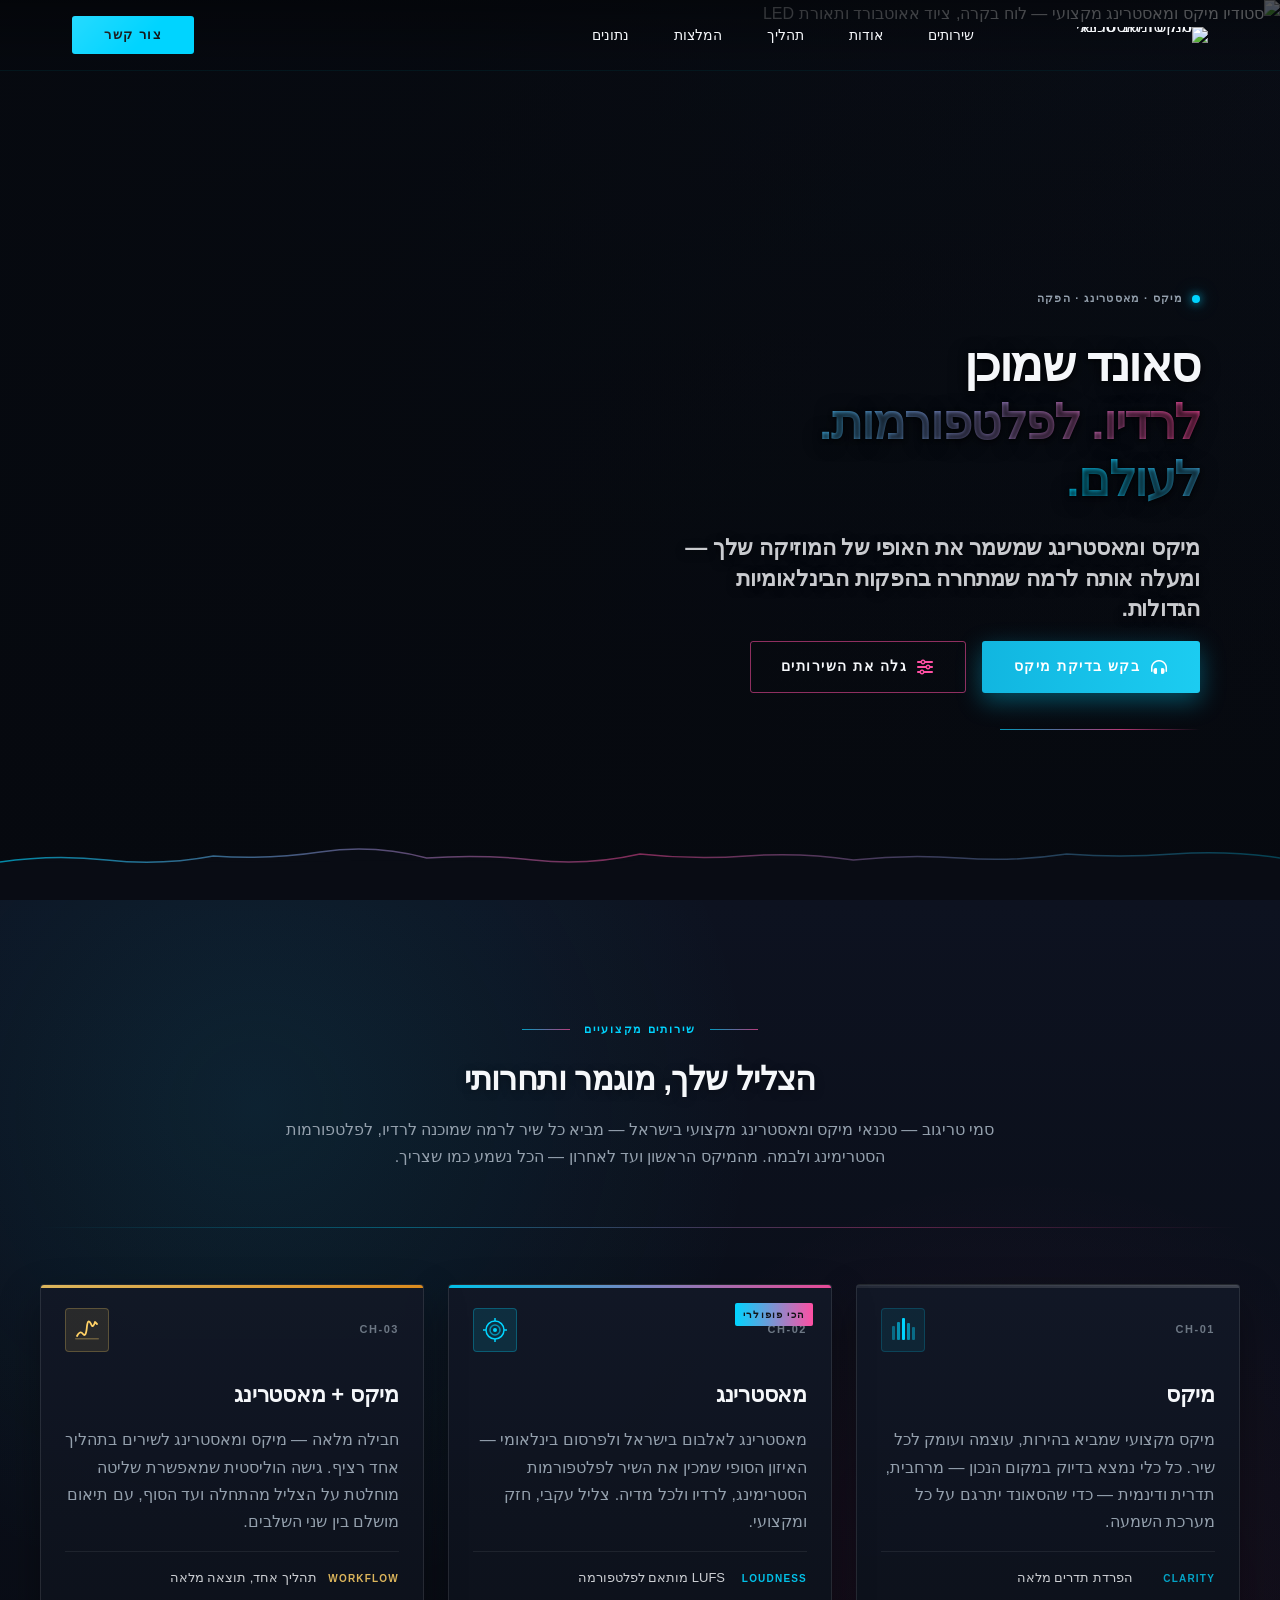
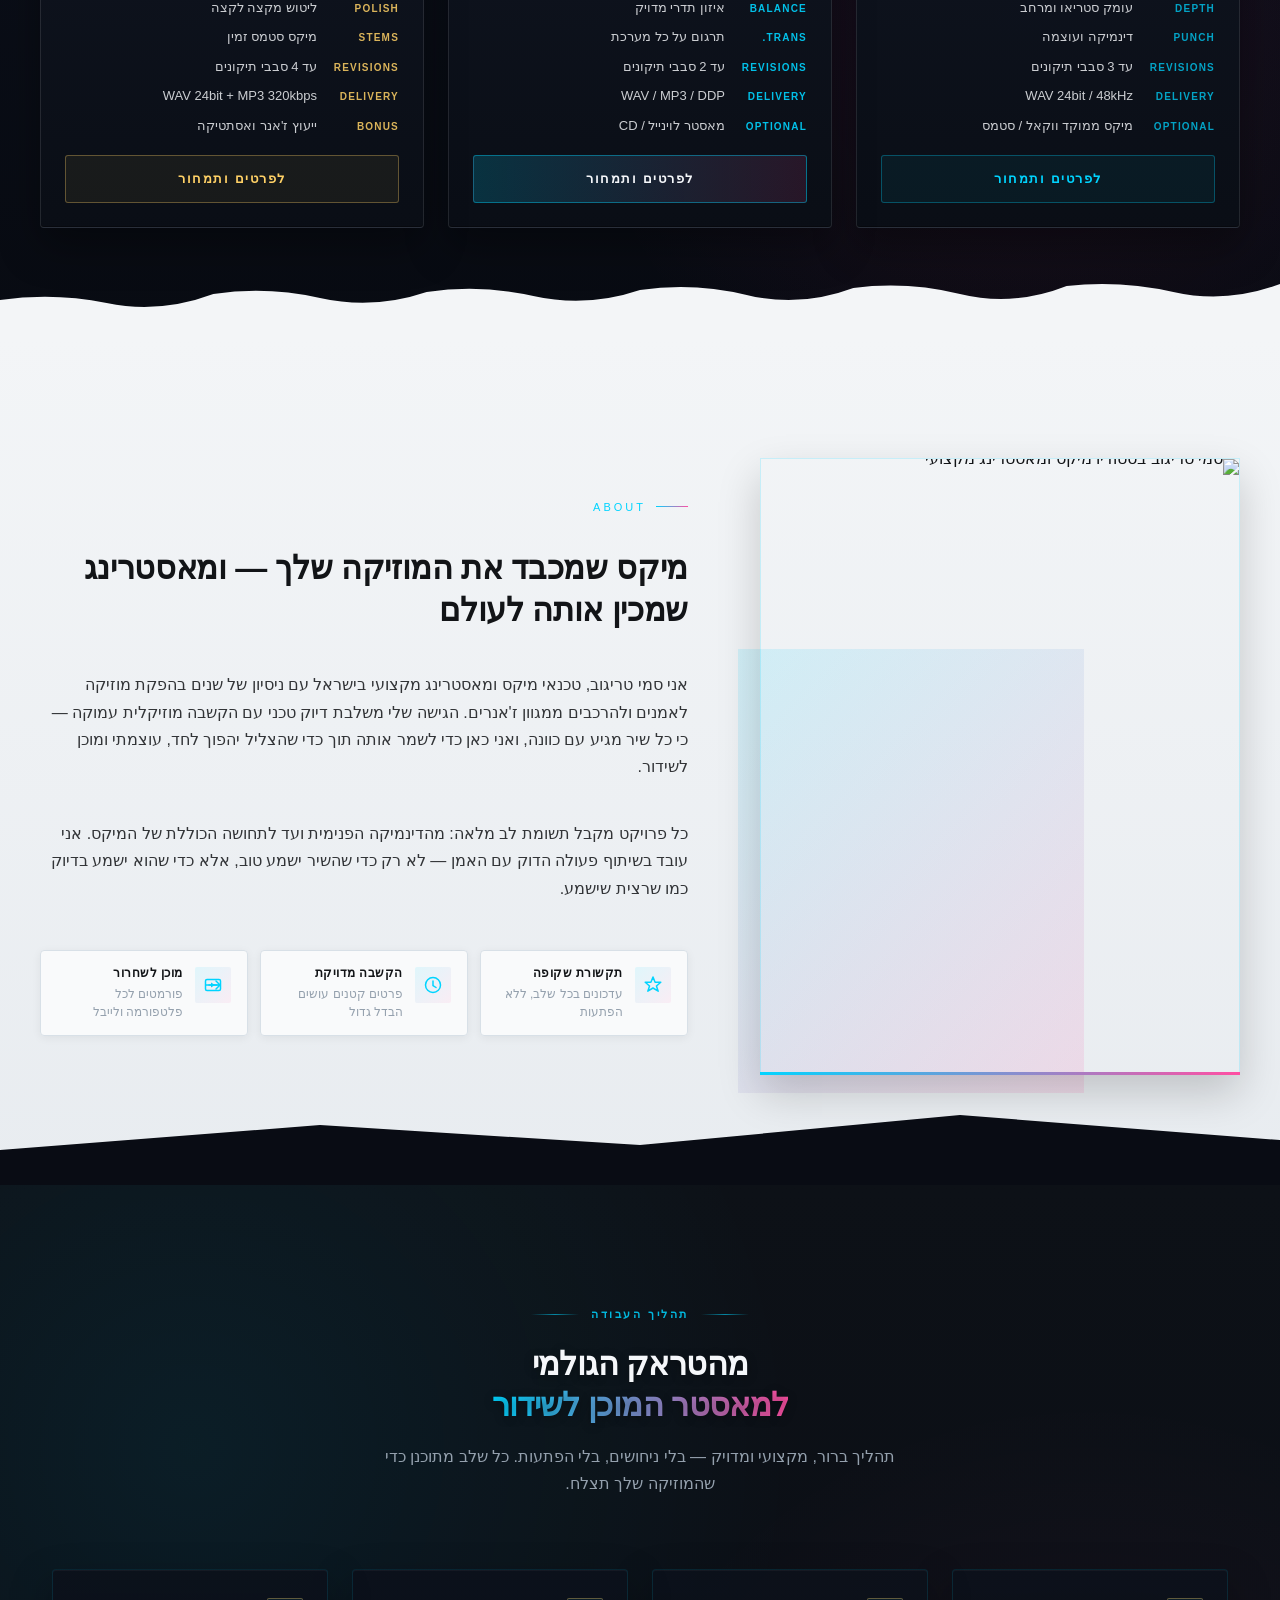
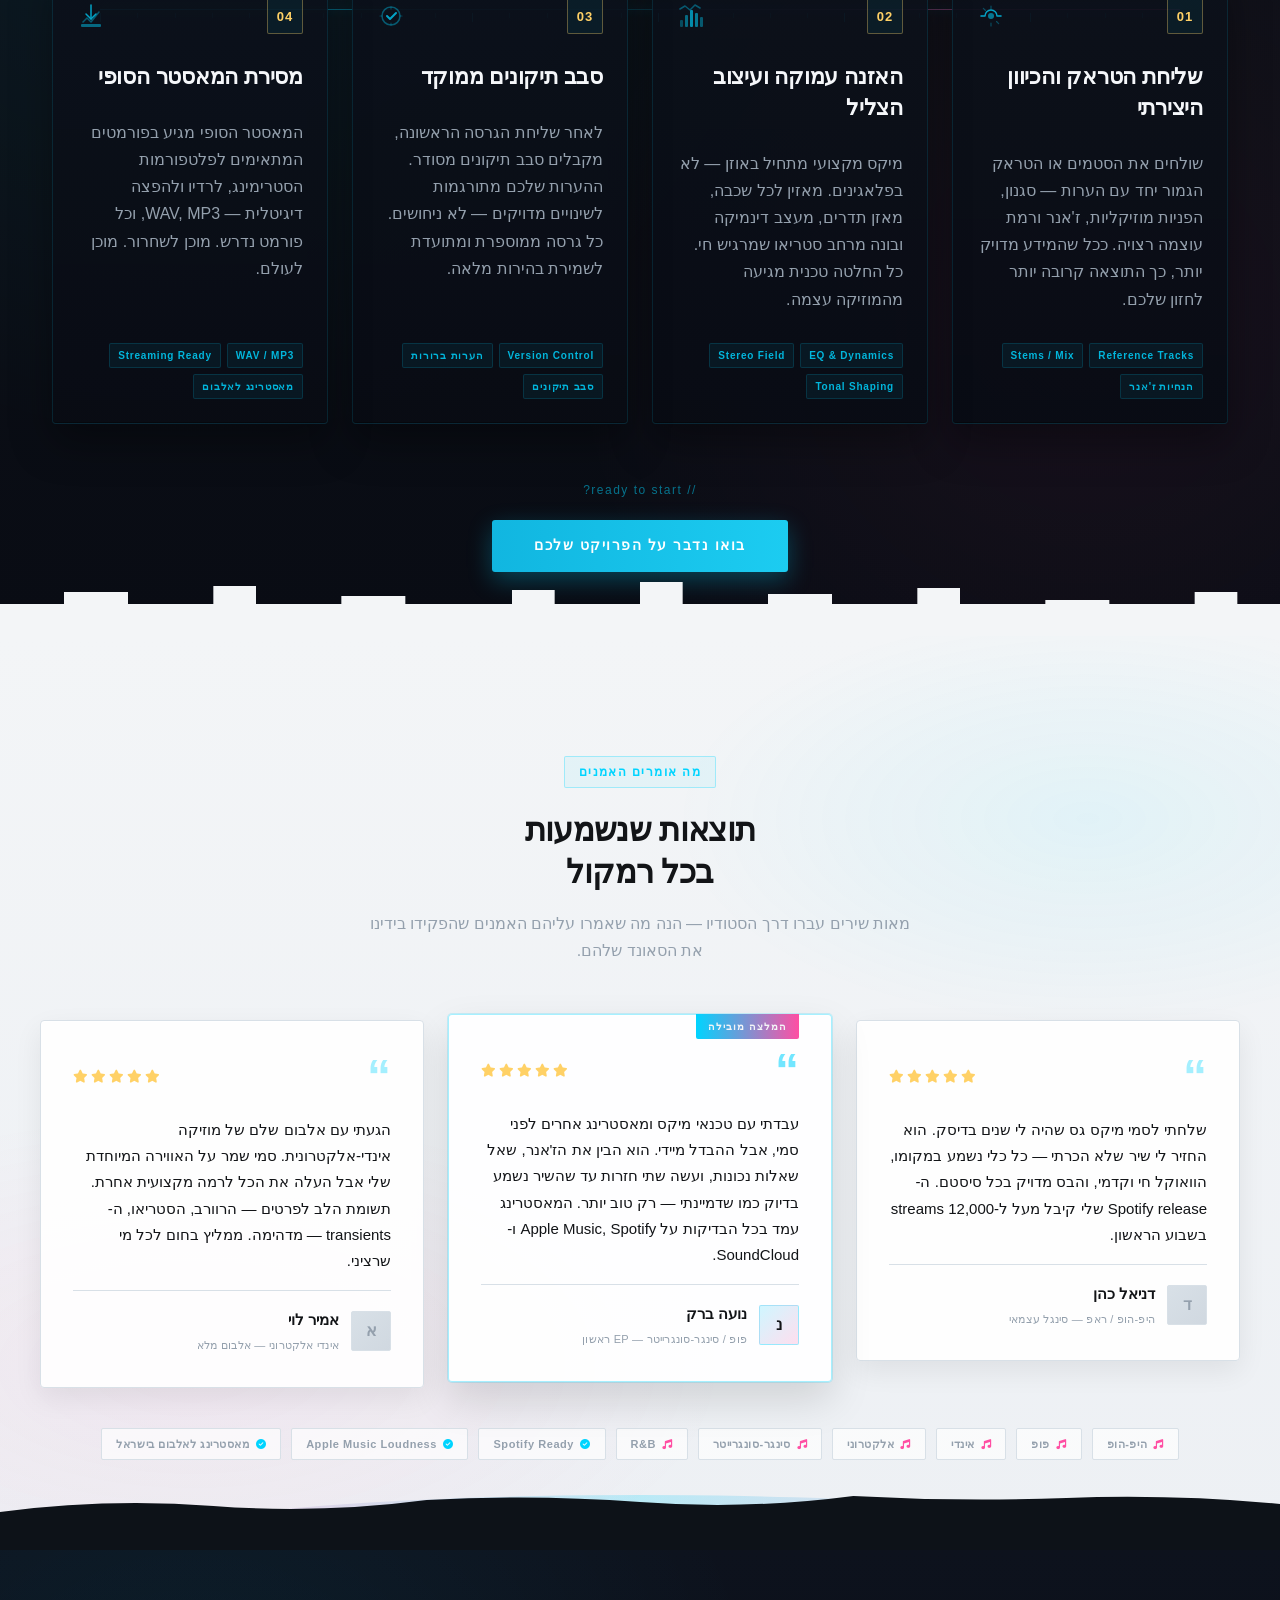
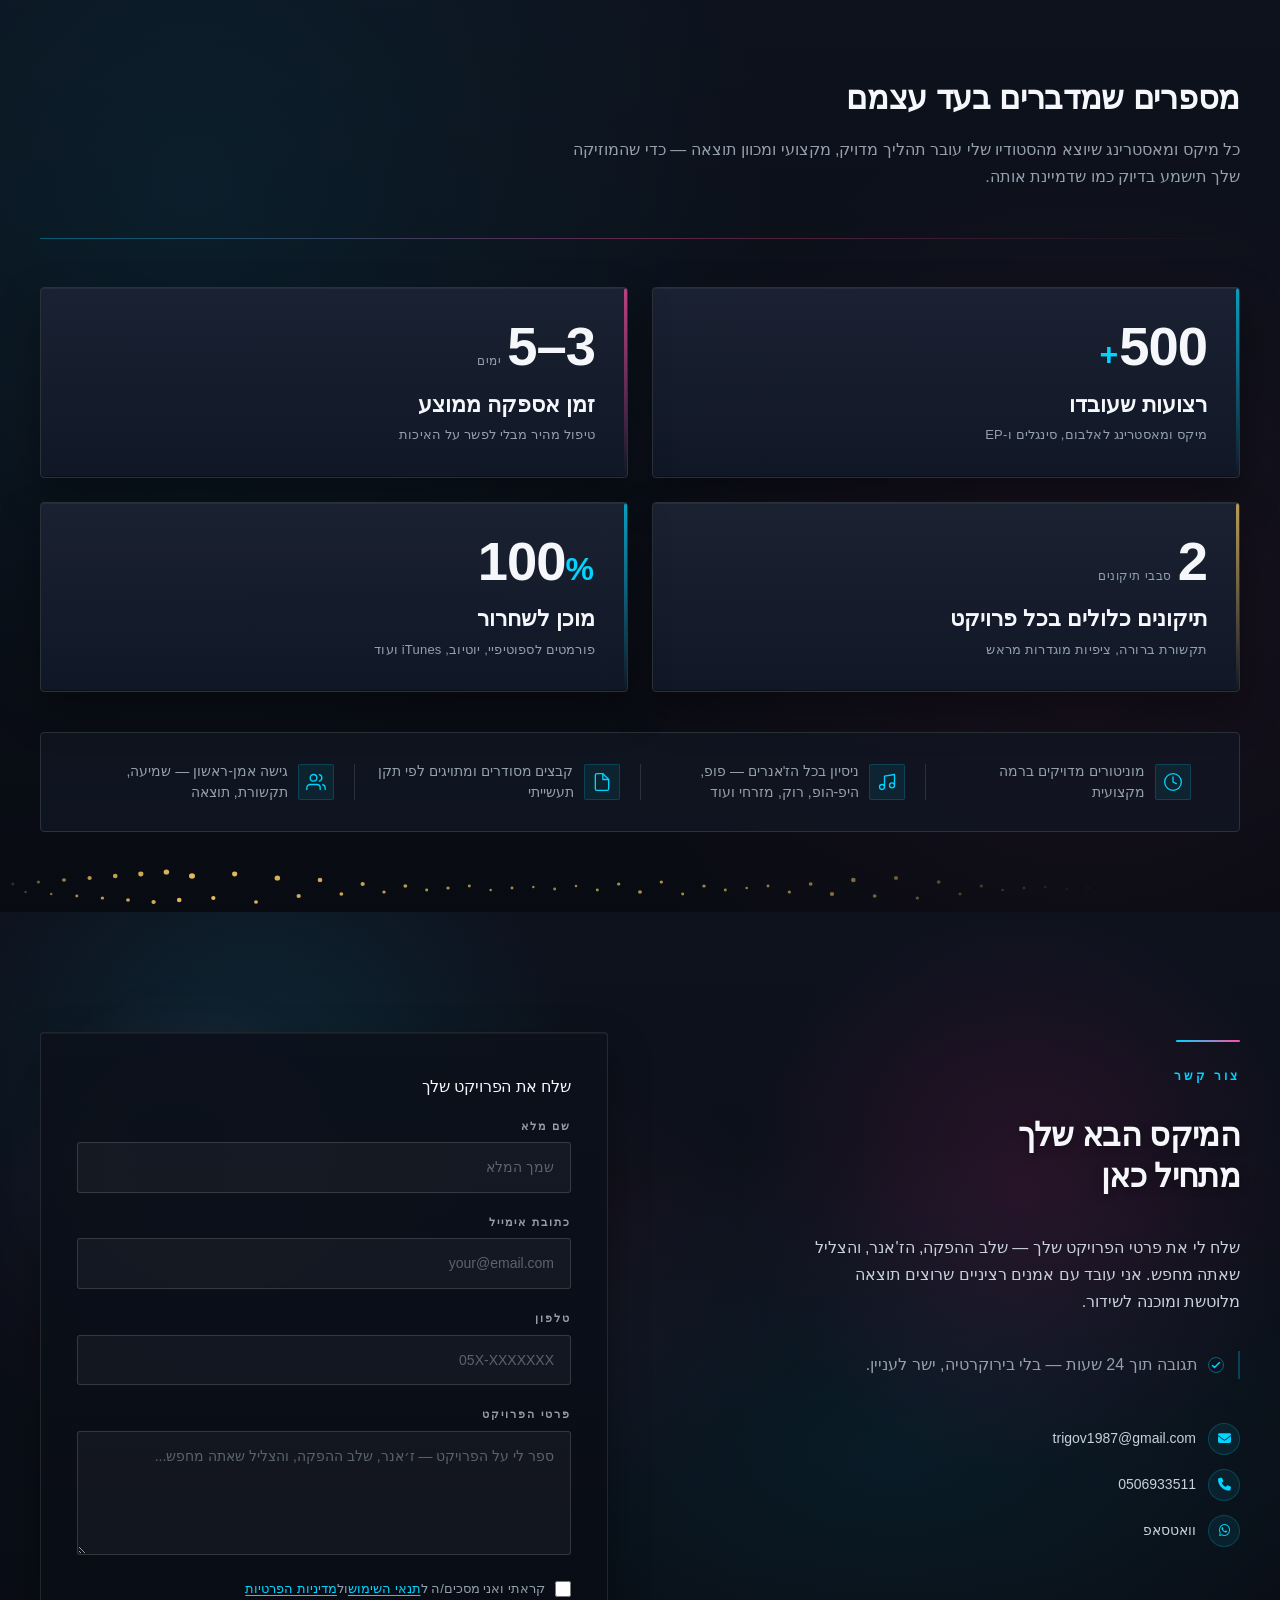
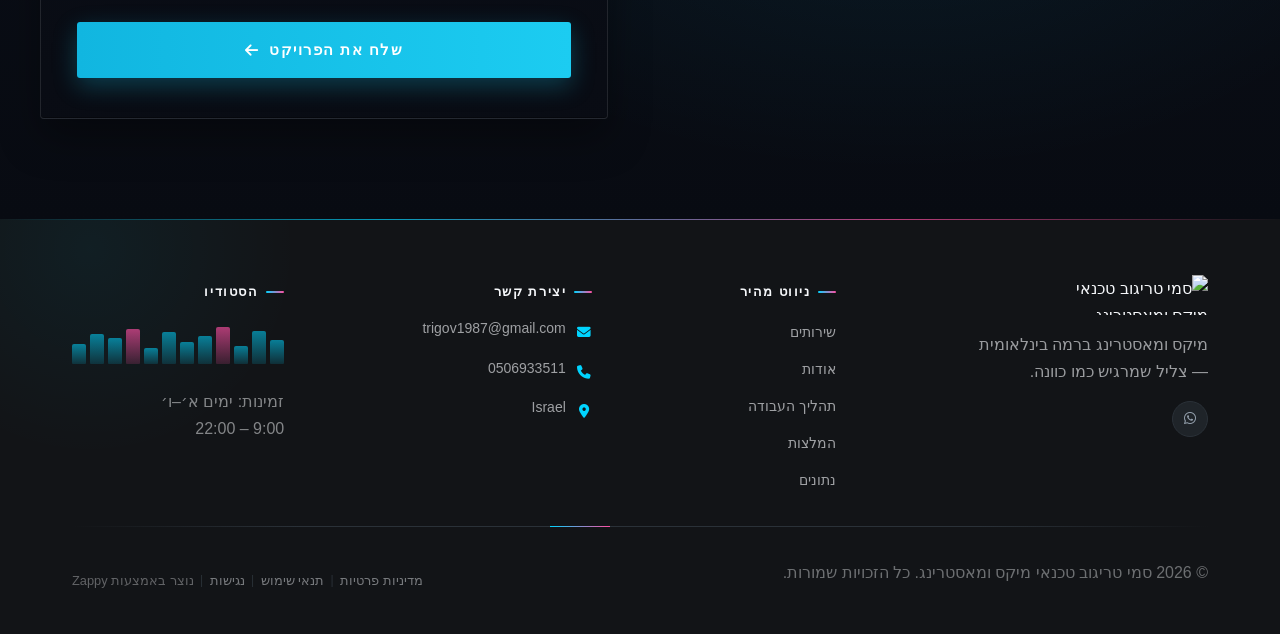
==== commit 54317608: "Background sync: Progressive GitHub Sync" ====
--- a/public/index.html
+++ b/public/index.html
@@ -1 +1 @@
-<!doctype html><html dir="rtl" lang="he"><head><meta charset="UTF-8"><meta content="width=device-width,initial-scale=1" name="viewport"><meta content="index, follow" name="robots"><title>מיקס — סמי טריגוב טכנאי מיקס ומאסטרינג</title><meta content="A professional mixing and mastering engineer offering audio post-production services. The business revolves around crafting polished, radio-ready sound for musi" name="description"><meta content="מיקס, מיקס ומאסטרינג לשירים, טכנאי מיקס מקצועי בישראל, מאסטרינג לאלבום בישראל" name="keywords"><link href="/assets/favicon.ico" rel="icon" type="image/x-icon"><link href="/assets/favicon-16x16.png" rel="icon" type="image/png" sizes="16x16"><link href="/assets/favicon-32x32.png" rel="icon" type="image/png" sizes="32x32"><link href="/assets/favicon-48x48.png" rel="icon" type="image/png" sizes="48x48"><link href="/assets/favicon-192x192.png" rel="icon" type="image/png" sizes="192x192"><link href="/assets/favicon-512x512.png" rel="icon" type="image/png" sizes="512x512"><link href="/assets/apple-touch-icon.png" rel="apple-touch-icon"><script>!function(){"use strict";var t="bcdcfe9a-ce93-44e8-b793-5a933f4e185d",e="https://api.zappy5.com/api/analytics/track",a=18e5,n=2592e6,o=!0,i=!0,r=!0;var s=function(){var e="zappy_visitor_"+t,a=null;try{if(a=localStorage.getItem(e)){var o=JSON.parse(a),i=Date.now();if(i-o.created<n)return o.lastSeen=i,localStorage.setItem(e,JSON.stringify(o)),o.id}}catch(t){console.warn("Zappy Analytics: LocalStorage not available")}var r="zv_"+Date.now()+"_"+Math.random().toString(36).substr(2,9);try{localStorage.setItem(e,JSON.stringify({id:r,created:Date.now(),lastSeen:Date.now()}))}catch(t){}return r}(),c=function(){var e="zappy_session_"+t,n=null;try{if(n=sessionStorage.getItem(e)){var o=JSON.parse(n),i=Date.now();if(i-o.timestamp<a)return o.timestamp=i,sessionStorage.setItem(e,JSON.stringify(o)),o.id}}catch(t){console.warn("Zappy Analytics: SessionStorage not available")}var r="zs_"+Date.now()+"_"+Math.random().toString(36).substr(2,9);try{sessionStorage.setItem(e,JSON.stringify({id:r,timestamp:Date.now()}))}catch(t){}return r}();function l(a,n){n=n||{};var o={website_id:t,event_type:a,page_path:window.location.pathname,referrer:document.referrer||"direct",visitor_id:s,session_id:c,metadata:n};if(navigator.sendBeacon){var i=new Blob([JSON.stringify(o)],{type:"application/json"});navigator.sendBeacon(e,i)}else fetch(e,{method:"POST",headers:{"Content-Type":"application/json"},body:JSON.stringify(o),keepalive:!0}).catch(function(t){console.warn("Zappy Analytics: Failed to track event",t)})}o&&l("pageview",{title:document.title,url:window.location.href}),i&&document.addEventListener("click",function(t){var e=t.target;if("BUTTON"===e.tagName||e.closest("button")){var a="BUTTON"===e.tagName?e:e.closest("button");l("click",{element:"button",text:a.textContent.trim().substring(0,100),id:a.id||null,class:a.className||null})}else if("A"===e.tagName||e.closest("a")){var n="A"===e.tagName?e:e.closest("a");l("navigation",{element:"link",text:n.textContent.trim().substring(0,100),href:n.href,external:n.hostname!==window.location.hostname})}},!0),r&&document.addEventListener("submit",function(t){var e=t.target;l("form_submit",{form_id:e.id||null,form_name:e.name||null,form_action:e.action||null,form_method:e.method||"GET"})},!0);var d=Date.now();window.addEventListener("beforeunload",function(){l("page_unload",{time_on_page:Math.floor((Date.now()-d)/1e3),page_path:window.location.pathname})}),window.zappyAnalytics={track:l,getVisitorId:function(){return s},getSessionId:function(){return c}}}()</script><meta content="מיקס — סמי טריגוב טכנאי מיקס ומאסטרינג" property="og:title"><meta content="A professional mixing and mastering engineer offering audio post-production services. The business revolves around crafting polished, radio-ready sound for musi" property="og:description"><meta content="website" property="og:type"><meta content="he_IL" property="og:locale"><meta content="summary_large_image" name="twitter:card"><meta content="מיקס — סמי טריגוב טכנאי מיקס ומאסטרינג" name="twitter:title"><meta content="A professional mixing and mastering engineer offering audio post-production services. The business revolves around crafting polished, radio-ready sound for musi" name="twitter:description"><link href="https://cdnjs.cloudflare.com/ajax/libs/font-awesome/6.4.0/css/all.min.css" rel="stylesheet"><link href="/assets/favicon.ico" rel="icon" type="image/x-icon"><link href="/assets/favicon-16x16.png" rel="icon" type="image/png" sizes="16x16"><link href="/assets/favicon-32x32.png" rel="icon" type="image/png" sizes="32x32"><link href="/assets/favicon-48x48.png" rel="icon" type="image/png" sizes="48x48"><link href="/assets/favicon-192x192.png" rel="icon" type="image/png" sizes="192x192"><link href="/assets/favicon-512x512.png" rel="icon" type="image/png" sizes="512x512"><link href="/assets/apple-touch-icon.png" rel="apple-touch-icon"><link href="https://cdn.jsdelivr.net/npm/vanilla-cookieconsent@3/dist/cookieconsent.css" rel="stylesheet"><script src="https://cdn.jsdelivr.net/npm/vanilla-cookieconsent@3/dist/cookieconsent.umd.js"></script><script src="https://cdn.jsdelivr.net/gh/mickidum/acc_toolbar/acctoolbar/acctoolbar.min.js"></script><link href="/styles.css" rel="stylesheet"><style id="zappy-dropdown-submenu-styles">#navMenu li:has(.sub-menu),.nav-menu li:has(.sub-menu),.navbar li:has(.sub-menu),nav li:has(.sub-menu){position:relative}#navMenu .sub-menu,.nav-menu .sub-menu,.navbar .sub-menu,nav .sub-menu{display:block!important;position:absolute!important;top:100%;left:0;min-width:220px;background:#fff;border-radius:8px;box-shadow:0 8px 25px rgba(0,0,0,.15);padding:8px 0;opacity:0;visibility:hidden;transform:translateY(10px);transition:all .3s ease;z-index:1000;list-style:none;pointer-events:none}#navMenu li:hover>.sub-menu,.nav-menu li:hover>.sub-menu,.navbar li:hover>.sub-menu,nav li:hover>.sub-menu{opacity:1!important;visibility:visible!important;transform:translateY(0)!important;pointer-events:auto!important}.sub-menu li{list-style:none;margin:0;padding:0}.sub-menu a{display:block!important;padding:10px 16px!important;color:var(--text-dark,#333)!important;font-weight:500;text-decoration:none;white-space:nowrap;transition:background-color .2s}.sub-menu a:hover{background-color:#f5f5f5}[dir=rtl] .nav-menu .sub-menu,[dir=rtl] .navbar .sub-menu,[dir=rtl] nav .sub-menu,html[lang=ar] .nav-menu .sub-menu,html[lang=ar] .navbar .sub-menu,html[lang=ar] nav .sub-menu,html[lang=he] .nav-menu .sub-menu,html[lang=he] .navbar .sub-menu,html[lang=he] nav .sub-menu{left:auto!important;right:0!important}.sub-menu:empty,.sub-menu:not(:has(li)):not(:has(> a)),.sub-menu:not(:has(li:not(.zappy-hidden-menu-item))):not(:has(> a)){display:none!important;opacity:0!important;visibility:hidden!important;pointer-events:none!important}li:has(.menu-group-title):hover>.sub-menu{opacity:1!important;visibility:visible!important;transform:translateY(0)!important;pointer-events:auto!important}#navMenu>li>.menu-group-title,.nav-menu>li>.menu-group-title{display:inline-block;padding:.5rem 1rem;cursor:default;user-select:none}@media (max-width:768px){#navMenu .sub-menu,.nav-menu .sub-menu,.navbar .sub-menu,nav .sub-menu{position:static!important;transform:none!important;box-shadow:none!important;background:0 0!important;max-height:0;overflow:hidden;opacity:0;visibility:hidden;transition:max-height .3s ease,opacity .3s ease;padding:0!important;border-radius:0!important}.sub-menu.mobile-expanded{max-height:60vh!important;overflow-y:auto!important;opacity:1!important;visibility:visible!important;padding:8px 0 8px 16px!important}[dir=rtl] .sub-menu.mobile-expanded,html[lang=he] .sub-menu.mobile-expanded{padding:8px 16px 8px 0!important}#navMenu li:hover>.sub-menu,.nav-menu li:hover>.sub-menu,.navbar li:hover>.sub-menu,nav li:hover>.sub-menu{opacity:0;visibility:hidden;pointer-events:none}#navMenu li>.sub-menu.mobile-expanded,.nav-menu li>.sub-menu.mobile-expanded,.navbar li>.sub-menu.mobile-expanded,nav li>.sub-menu.mobile-expanded{opacity:1!important;visibility:visible!important;pointer-events:auto!important}#navMenu li:has(.sub-menu),.nav-menu li:has(.sub-menu),.navbar li:has(.sub-menu),nav li:has(.sub-menu){display:flex!important;flex-wrap:wrap!important;align-items:center!important;position:relative!important;min-height:44px!important}#navMenu li:has(.sub-menu)>a,.nav-menu li:has(.sub-menu)>a,.navbar li:has(.sub-menu)>a,nav li:has(.sub-menu)>a{flex:1!important;min-width:0!important}#navMenu li:has(.sub-menu)>.menu-group-title,.nav-menu li:has(.sub-menu)>.menu-group-title,.navbar li:has(.sub-menu)>.menu-group-title,nav li:has(.sub-menu)>.menu-group-title{flex:1!important;min-width:0!important;padding:0!important;line-height:inherit!important}#navMenu li:has(.sub-menu)>.sub-menu,.nav-menu li:has(.sub-menu)>.sub-menu,.navbar li:has(.sub-menu)>.sub-menu,nav li:has(.sub-menu)>.sub-menu{flex-basis:100%!important;width:100%!important}#navMenu li:has(.sub-menu)>a [class*=arrow],#navMenu li:has(.sub-menu)>a [class*=chevron],.nav-menu li:has(.sub-menu)>a .fa-angle-down,.nav-menu li:has(.sub-menu)>a .fa-chevron-down,.nav-menu li:has(.sub-menu)>a [class*=arrow],.nav-menu li:has(.sub-menu)>a [class*=chevron],nav li:has(.sub-menu)>a [class*=arrow],nav li:has(.sub-menu)>a [class*=chevron]{display:none!important;visibility:hidden!important}.mobile-submenu-toggle{display:flex!important;align-items:center!important;justify-content:center!important;width:44px!important;height:auto!important;background:0 0!important;border:none!important;cursor:pointer!important;color:var(--text-dark)!important;position:static!important;flex-shrink:0!important;align-self:stretch!important;z-index:2!important;padding:0!important;margin:0!important}.mobile-submenu-toggle::after{content:''!important;width:0!important;height:0!important;border-left:6px solid transparent!important;border-right:6px solid transparent!important;border-top:7px solid currentColor!important;transition:transform .3s ease!important}.mobile-submenu-toggle.expanded::after{transform:rotate(180deg)!important}.sub-menu a{padding:10px 0!important;display:block!important;color:var(--text-dark)!important}.navbar .sub-menu li a,.zappy-products-dropdown .sub-menu a,nav.navbar .sub-menu li a{color:var(--text-dark)!important}}@media (min-width:769px){.mobile-submenu-toggle{display:none!important}}</style><style id="mobile-lang-menu-deployed-css">@media (max-width:768px){.lang-switcher,.nav-container .lang-switcher,.nav-cta-container .lang-switcher,.nav-ecommerce-icons .lang-switcher,.nav-icons-left .lang-switcher,.navbar .lang-switcher,.navbar .nav-cta-container .lang-switcher{display:none!important}.mobile-lang-menu{width:100%;border-top:1px solid rgba(128,128,128,.2);padding:8px 0 0 0;margin-top:8px}.mobile-lang-toggle{display:flex!important;align-items:center;justify-content:space-between;width:100%;padding:12px 16px;background:0 0;border:none;cursor:pointer;font-size:15px;color:inherit;font-family:inherit}.mobile-lang-toggle::after{content:'';display:inline-block;width:8px;height:8px;border-right:2px solid currentColor;border-bottom:2px solid currentColor;transform:rotate(45deg);transition:transform .3s ease;margin-left:8px}.mobile-lang-toggle.expanded::after{transform:rotate(-135deg)}.mobile-lang-options{max-height:0;overflow:hidden;transition:max-height .3s ease}.mobile-lang-options.expanded{max-height:300px}.mobile-lang-option{display:flex!important;align-items:center;gap:10px;padding:10px 24px;text-decoration:none;color:inherit;font-size:14px;font-family:inherit}.mobile-lang-option:hover{background:rgba(128,128,128,.1)}.mobile-lang-option.active{font-weight:600;opacity:.7;pointer-events:none}.mobile-lang-option img{width:20px;height:20px;border-radius:50%}}@media (min-width:769px){.mobile-lang-menu{display:none!important}}</style><style id="zappy-widget-visibility">#mic-access-tool-box,#mic-access-tool-general-button,#mic-init-access-tool #mic-access-tool-box,#mic-init-access-tool #mic-access-tool-general-button,#mic-init-access-tool .mic-access-tool-general-button,._access-icon,._access-menu,.mic-access-tool-box,.mic-access-tool-general-button,div[id*=mic-access-tool-box]{display:none!important;visibility:hidden!important;opacity:0!important;pointer-events:none!important}</style></head><body><nav class="navbar" dir="rtl"><button class="mobile-toggle" aria-label="Menu" id="mobileToggle"><svg viewBox="0 0 24 24" fill="none" height="24" width="24" class="hamburger-icon"><path d="M3 12h18M3 6h18M3 18h18" stroke="currentColor" stroke-width="2" stroke-linecap="round"></path></svg><svg viewBox="0 0 24 24" fill="none" height="24" width="24" class="close-icon" style="display:none"><path d="M18 6L6 18M6 6l12 12" stroke="currentColor" stroke-width="2" stroke-linecap="round"></path></svg></button><button class="phone-header-btn" aria-label="Call" data-phone="0506933511"><svg viewBox="0 0 24 24" fill="currentColor" height="20" width="20"><path d="M22 16.92v3a2 2 0 0 1-2.18 2 19.79 19.79 0 0 1-8.63-3.07 19.5 19.5 0 0 1-6-6 19.79 19.79 0 0 1-3.07-8.67A2 2 0 0 1 4.11 2h3a2 2 0 0 1 2 1.72 12.84 12.84 0 0 0 .7 2.81 2 2 0 0 1-.45 2.11L8.09 9.91a16 16 0 0 0 6 6l1.27-1.27a2 2 0 0 1 2.11-.45 12.84 12.84 0 0 0 2.81.7A2 2 0 0 1 22 16.92z"></path></svg></button><div class="nav-container"><div class="nav-right-group"><div class="nav-brand"><a href="/" class="logo-link"><img alt="סמי טריגוב טכנאי מיקס ומאסטרינג" src="/assets/business-logo.webp" class="logo"></a></div><ul class="nav-menu" id="navMenu"><li><a href="#services">שירותים</a></li><li><a href="#about">אודות</a></li><li><a href="#process">תהליך</a></li><li><a href="#testimonials">המלצות</a></li><li><a href="#stats">נתונים</a></li></ul></div><div class="nav-cta-container"><a href="#contact" class="nav-cta-btn">צור קשר</a></div></div></nav><script>window.addEventListener("load",function(){const e=document.querySelector(".navbar, nav, header");if(!e)return void console.log("[Navbar] Navbar element not found");let t=document.getElementById("mobileToggle")||document.querySelector(".mobile-toggle")||document.querySelector(".hamburger")||document.querySelector(".hamburger-menu")||document.querySelector(".menu-toggle")||document.querySelector(".burger-menu")||document.querySelector('[aria-label="Menu"]')||document.querySelector('[aria-label="תפריט"]');const o=document.querySelector(".phone-header-btn"),n=window.getComputedStyle(e);let r=n.backgroundColor;if(console.log("[Navbar] Initial navbar background:",r),"transparent"===r||"rgba(0, 0, 0, 0)"===r||r.startsWith("rgba")&&r.includes(", 0)")){const e=n.backgroundImage;if(e&&"none"!==e)console.log("[Navbar] Navbar has background image/gradient, using dark text"),r="rgb(240, 240, 240)";else{const e=window.getComputedStyle(document.body).backgroundColor;console.log("[Navbar] Navbar transparent, using body background:",e),r=e}}const i=r.match(/\d+/g);if(i&&i.length>=3){const e=(.299*parseInt(i[0])+.587*parseInt(i[1])+.114*parseInt(i[2]))/255;console.log("[Navbar] Mobile button colors preserved from Claude CSS (luminance:",e.toFixed(2)+")");const n=document.createElement("style");n.id="zappy-mobile-nav-fix";document.documentElement.lang;document.documentElement.dir,n.textContent='\n        /* Hide mobile buttons on desktop, show only on mobile */\n        @media (min-width: 769px) {\n          .mobile-toggle,\n          .phone-header-btn {\n            display: none !important;\n          }\n        }\n        \n        /* Show and position mobile buttons correctly on mobile */\n        @media (max-width: 768px) {\n          .mobile-toggle,\n          .phone-header-btn {\n            position: absolute !important;\n            top: 50% !important;\n            transform: translateY(-50%) !important;\n            z-index: 1001 !important;\n            display: flex !important;\n            align-items: center !important;\n            justify-content: center !important;\n            width: 36px !important;\n            height: 36px !important;\n            border-radius: 50% !important;\n            border: none !important;\n            cursor: pointer !important;\n            padding: 6px !important;\n            background: none !important;\n            color: var(--nav-text, var(--text-dark)) !important;\n          }\n          \n          /* LTR positioning (default): hamburger LEFT, phone RIGHT */\n          html:not([dir="rtl"]):not([lang="he"]):not([lang="ar"]) .mobile-toggle,\n          html[dir="ltr"] .mobile-toggle {\n            left: 12px !important;\n            right: auto !important;\n          }\n          html:not([dir="rtl"]):not([lang="he"]):not([lang="ar"]) .phone-header-btn,\n          html[dir="ltr"] .phone-header-btn {\n            right: 12px !important;\n            left: auto !important;\n          }\n          \n          /* RTL positioning: hamburger RIGHT, phone LEFT */\n          html[dir="rtl"] .mobile-toggle,\n          html[lang="he"] .mobile-toggle,\n          html[lang="ar"] .mobile-toggle {\n            right: 12px !important;\n            left: auto !important;\n          }\n          html[dir="rtl"] .phone-header-btn,\n          html[lang="he"] .phone-header-btn,\n          html[lang="ar"] .phone-header-btn {\n            left: 12px !important;\n            right: auto !important;\n          }\n          \n          /* CRITICAL: Ensure nav-container has min-height on mobile */\n          /* All children are positioned absolutely/fixed on mobile, so height:auto collapses to 0 */\n          .nav-container {\n            min-height: 70px !important;\n            position: relative !important;\n          }\n          \n          /* Ensure SVG icons are properly sized and inherit color */\n          .mobile-toggle svg,\n          .phone-header-btn svg {\n            width: 24px !important;\n            height: 24px !important;\n            /* Don\'t force display - let JavaScript control hamburger/close toggle */\n          }\n          \n          /* Reset nav-cta-container on mobile - remove desktop box-shadow/padding */\n          /* that creates a visible ghost box when CTA button is hidden */\n          .nav-cta-container {\n            box-shadow: none !important;\n            padding: 0 !important;\n          }\n          \n          /* Hide nav-cta-container entirely on mobile when there\'s no lang-switcher */\n          /* (only the CTA button is inside, and it\'s hidden on mobile) */\n          .nav-cta-container:not(:has(.lang-switcher)) {\n            display: none !important;\n          }\n          \n          /* CRITICAL: Prevent hero image fade gradient from bleeding over headline text */\n          /* The .image-fade-gradient has bottom: -30px (extends below parent) */\n          /* On mobile stacked layout, this overlaps the h1 text below the image */\n          .hero-image-column {\n            overflow: hidden !important;\n          }\n          .image-fade-gradient {\n            bottom: 0 !important;\n          }\n          \n          /* Hide desktop language switcher on mobile - hamburger menu handles it */\n          /* High specificity to override stored CSS */\n          .lang-switcher,\n          .nav-cta-container .lang-switcher,\n          .nav-container .lang-switcher,\n          .navbar .lang-switcher,\n          .navbar .nav-cta-container .lang-switcher {\n            display: none !important;\n          }\n        }\n      ';const r=document.getElementById("zappy-mobile-nav-fix");r&&r.remove(),document.head.appendChild(n),console.log("[Navbar] Critical CSS injected for mobile nav positioning");const l=window.innerWidth<=768;if(t){const e=t.querySelector(".hamburger-icon"),o=t.querySelector(".close-icon");e&&(e.style.setProperty("width","24px","important"),e.style.setProperty("height","24px","important"),e.style.setProperty("display","block","important")),o&&(o.style.setProperty("width","24px","important"),o.style.setProperty("height","24px","important"),o.style.setProperty("display","none","important")),l?(t.style.setProperty("position","absolute","important"),t.style.setProperty("top","50%","important"),t.style.setProperty("transform","translateY(-50%)","important"),t.style.setProperty("z-index","1001","important"),t.style.removeProperty("left"),t.style.removeProperty("right"),console.log("[Navbar] Mobile toggle positioning applied (mobile viewport)")):(t.style.removeProperty("position"),t.style.removeProperty("top"),t.style.removeProperty("transform"),t.style.removeProperty("z-index"),t.style.removeProperty("left"),t.style.removeProperty("right"),console.log("[Navbar] Desktop viewport - cleared mobile toggle inline positioning"))}if(o){const e=o.querySelector("svg");e&&(e.style.width="24px",e.style.height="24px",e.setAttribute("width","24"),e.setAttribute("height","24")),l?(o.style.setProperty("position","absolute","important"),o.style.setProperty("top","50%","important"),o.style.setProperty("transform","translateY(-50%)","important"),o.style.setProperty("z-index","1001","important"),o.style.removeProperty("left"),o.style.removeProperty("right"),console.log("[Navbar] Phone button positioning applied (mobile viewport)")):(o.style.removeProperty("position"),o.style.removeProperty("top"),o.style.removeProperty("transform"),o.style.removeProperty("z-index"),o.style.removeProperty("left"),o.style.removeProperty("right"),console.log("[Navbar] Desktop viewport - cleared phone button inline positioning"))}}else console.log("[Navbar] Could not parse background color:",r);t=document.getElementById("mobileToggle")||document.querySelector(".mobile-toggle")||document.querySelector(".hamburger")||document.querySelector(".hamburger-menu")||document.querySelector(".menu-toggle")||document.querySelector(".burger-menu")||document.querySelector('[aria-label="Menu"]')||document.querySelector('[aria-label="תפריט"]');const l=document.getElementById("navMenu")||document.querySelector(".nav-menu")||document.querySelector(".nav-links")||document.querySelector("nav ul:not(.submenu)");if(!t||!l)return void console.log("[Navbar] Mobile toggle or menu not found:",{toggle:!!t,menu:!!l});l.id||(l.id="navMenu"),console.log("[Navbar] Initializing mobile menu...");const a=t.cloneNode(!0);t.parentNode.replaceChild(a,t),a.addEventListener("click",function(e){e.preventDefault(),e.stopPropagation();const t=this.querySelector(".hamburger-icon"),o=this.querySelector(".close-icon");l.classList.contains("active")?(l.classList.remove("active"),t&&t.style.setProperty("display","block","important"),o&&o.style.setProperty("display","none","important"),document.body.style.overflow="",console.log("[Navbar] Menu closed")):(l.classList.add("active"),t&&t.style.setProperty("display","none","important"),o&&o.style.setProperty("display","block","important"),document.body.style.overflow="hidden",console.log("[Navbar] Menu opened"))}),l.querySelectorAll("a").forEach(function(e){e.addEventListener("click",function(){if("#"===this.getAttribute("href"))return;const e=a.querySelector(".hamburger-icon"),t=a.querySelector(".close-icon");l.classList.remove("active"),e&&e.style.setProperty("display","block","important"),t&&t.style.setProperty("display","none","important"),document.body.style.overflow="",console.log("[Navbar] Menu closed (link clicked)")})});var s=l.querySelectorAll(".dropdown-toggle");s.forEach(function(e){e.addEventListener("click",function(e){e.preventDefault(),e.stopPropagation();var t=this.closest(".nav-dropdown");t&&(t.parentNode.querySelectorAll(".nav-dropdown.open").forEach(function(e){e!==t&&e.classList.remove("open")}),t.classList.toggle("open"),console.log("[Navbar] Dropdown toggled:",t.classList.contains("open")?"open":"closed"))})}),document.addEventListener("click",function(e){e.target.closest(".nav-dropdown")||document.querySelectorAll(".nav-dropdown.open").forEach(function(e){e.classList.remove("open")})}),console.log("[Navbar] Dropdown handlers initialized for "+s.length+" dropdowns"),o&&o.addEventListener("click",function(){const e=document.querySelectorAll('a[href^="tel:"]'),t=e.length>0?e[0].getAttribute("href").replace("tel:",""):"0506933511";window.location.href="tel:"+t,console.log("[Navbar] Phone button clicked")}),console.log("[Navbar] Mobile menu initialized successfully");const p=function(){const e=document.querySelector(".whatsapp-float");e&&(window.innerWidth>=769?(e.style.setProperty("display","none","important"),e.style.setProperty("visibility","hidden","important"),e.style.setProperty("opacity","0","important"),e.style.setProperty("pointer-events","none","important"),console.log("[WhatsApp] Button hidden on desktop")):(e.style.removeProperty("display"),e.style.removeProperty("visibility"),e.style.removeProperty("opacity"),e.style.removeProperty("pointer-events"),console.log("[WhatsApp] Button visible on mobile")))};let c;p(),window.addEventListener("resize",function(){clearTimeout(c),c=setTimeout(p,100)})})</script><main><section class="index-hero-section" data-layout-spec="בית-hero" dir="rtl" data-hero-type="fullscreen-scrim"><div class="index-hero-bg"><img alt="סטודיו מיקס ומאסטרינג מקצועי — לוח בקרה, ציוד אאוטבורד ותאורת LED" src="/assets/site-index-hero-image-1.webp" data-context="Cinematic dark professional recording studio control room at midnight. A large mixing console with glowing LED meters and faders in the foreground. Outboard gear rack units with illuminated VU meters on the right side. Subtle waveform reflections on glossy surfaces. Cyan and magenta LED accent lighting from hardware units. Deep shadows, dramatic chiaroscuro lighting, ultra-realistic photography style. The left/right side has brighter console lights and spectral detail while the left portion is darker for text overlay. Professional audio post-production environment, high-end studio aesthetic." data-placeholder="index-hero-image-1" height="1080" width="1920" data-hero-bg="true"></div><div class="index-hero-scrim" aria-hidden="true"></div><div class="index-hero-container"><div class="index-hero-content"><div class="index-hero-label"><span class="index-hero-label-dot" aria-hidden="true"></span><span>מיקס · מאסטרינג · הפקה</span></div><h1 class="index-hero-h1">סאונד שמוכן<br><span class="index-hero-h1-accent">לרדיו. לפלטפורמות.<br>לעולם.</span></h1><h3 class="index-hero-subtitle">מיקס ומאסטרינג שמשמר את האופי של המוזיקה שלך — ומעלה אותה לרמה שמתחרה בהפקות הבינלאומיות הגדולות.</h3><div class="index-hero-ctas"><a href="#contact" class="index-hero-btn-primary"><i class="fa-solid fa-headphones-simple" aria-hidden="true"></i>בקש בדיקת מיקס</a><a href="#services" class="index-hero-btn-secondary"><i class="fa-solid fa-sliders" aria-hidden="true"></i>גלה את השירותים</a></div><div class="index-hero-signal-line" aria-hidden="true"></div></div></div><div class="index-hero-divider-wrapper"><svg viewBox="0 0 1440 90" xmlns="http://www.w3.org/2000/svg" aria-hidden="true" data-no-icon-edit="true" preserveAspectRatio="none"><path d="M0,90 L0,52 Q60,44 120,50 T240,46 Q300,50 360,42 T480,48 Q540,44 600,50 T720,44 Q780,50 840,46 T960,50 Q1020,44 1080,48 T1200,44 Q1260,48 1320,44 T1440,48 L1440,90 Z" fill="#090C14"></path><path d="M0,52 Q60,44 120,50 T240,46 Q300,50 360,42 T480,48 Q540,44 600,50 T720,44 Q780,50 840,46 T960,50 Q1020,44 1080,48 T1200,44 Q1260,48 1320,44 T1440,48" stroke="url(#waveGradient)" stroke-width="1.5" fill="#090C14" opacity="0.7"></path><defs><linearGradient id="waveGradient" x1="0%" x2="100%" y1="0%" y2="0%"><stop offset="0%" stop-color="#00D4FF" stop-opacity="0.9"></stop><stop offset="50%" stop-color="#FF4FA3" stop-opacity="0.7"></stop><stop offset="100%" stop-color="#00D4FF" stop-opacity="0.4"></stop></linearGradient></defs></svg></div></section><section class="index-services-section" data-layout-spec="בית-services" dir="rtl" id="services"><div class="services-container"><div class="services-intro"><div class="services-eyebrow"><span class="eyebrow-line"></span><span class="eyebrow-text">שירותים מקצועיים</span><span class="eyebrow-line"></span></div><h2 class="services-heading">הצליל שלך, מוגמר ותחרותי</h2><p class="services-subheading">סמי טריגוב — טכנאי מיקס ומאסטרינג מקצועי בישראל — מביא כל שיר לרמה שמוכנה לרדיו, לפלטפורמות הסטרימינג ולבמה. מהמיקס הראשון ועד לאחרון — הכל נשמע כמו שצריך.</p></div><div class="services-accent-line" aria-hidden="true"></div><div class="services-grid"><article class="service-card"><div class="card-top-strip" aria-hidden="true"></div><div class="card-header"><div class="card-channel-label">CH-01</div><div class="card-icon-wrap"><svg viewBox="0 0 28 28" fill="none" height="28" width="28" data-element-type="icon" data-icon-type="svg" xmlns="http://www.w3.org/2000/svg" aria-hidden="true"><rect height="14" rx="1" width="3" x="3" y="10" fill="currentColor" opacity="0.4"></rect><rect height="18" rx="1" width="3" x="8" y="6" fill="currentColor" opacity="0.6"></rect><rect height="22" rx="1" width="3" x="13" y="2" fill="currentColor"></rect><rect height="17" rx="1" width="3" x="18" y="7" fill="currentColor" opacity="0.6"></rect><rect height="13" rx="1" width="3" x="23" y="11" fill="currentColor" opacity="0.4"></rect></svg></div></div><div class="card-body"><h3 class="card-title">מיקס</h3><p class="card-description">מיקס מקצועי שמביא בהירות, עוצמה ועומק לכל שיר. כל כלי נמצא בדיוק במקום הנכון — מרחבית, תדרית ודינמית — כדי שהסאונד יתרגם על כל מערכת השמעה.</p><div class="card-specs"><div class="spec-row"><span class="spec-label">CLARITY</span><span class="spec-value">הפרדת תדרים מלאה</span></div><div class="spec-row"><span class="spec-label">DEPTH</span><span class="spec-value">עומק סטריאו ומרחב</span></div><div class="spec-row"><span class="spec-label">PUNCH</span><span class="spec-value">דינמיקה ועוצמה</span></div><div class="spec-row"><span class="spec-label">REVISIONS</span><span class="spec-value">עד 3 סבבי תיקונים</span></div><div class="spec-row"><span class="spec-label">DELIVERY</span><span class="spec-value">WAV 24bit / 48kHz</span></div><div class="spec-row"><span class="spec-label">OPTIONAL</span><span class="spec-value">מיקס ממוקד ווקאל / סטמס</span></div></div></div><div class="card-footer"><a href="#contact" class="card-cta">לפרטים ותמחור</a></div></article><article class="service-card service-card--featured"><div class="card-top-strip card-top-strip--accent" aria-hidden="true"></div><div class="card-featured-badge">הכי פופולרי</div><div class="card-header"><div class="card-channel-label">CH-02</div><div class="card-icon-wrap card-icon-wrap--accent"><svg viewBox="0 0 28 28" fill="none" height="28" width="28" data-element-type="icon" data-icon-type="svg" xmlns="http://www.w3.org/2000/svg" aria-hidden="true"><circle cx="14" cy="14" r="9" fill="none" stroke="currentColor" stroke-width="1.5"></circle><circle cx="14" cy="14" r="5" fill="none" opacity="0.6" stroke="currentColor" stroke-width="1.5"></circle><circle cx="14" cy="14" r="2" fill="currentColor"></circle><line stroke="currentColor" stroke-width="1.5" x1="14" x2="14" y1="2" y2="5"></line><line stroke="currentColor" stroke-width="1.5" x1="14" x2="14" y1="23" y2="26"></line><line stroke="currentColor" stroke-width="1.5" x1="2" x2="5" y1="14" y2="14"></line><line stroke="currentColor" stroke-width="1.5" x1="23" x2="26" y1="14" y2="14"></line></svg></div></div><div class="card-body"><h3 class="card-title">מאסטרינג</h3><p class="card-description">מאסטרינג לאלבום בישראל ולפרסום בינלאומי — האיזון הסופי שמכין את השיר לפלטפורמות הסטרימינג, לרדיו ולכל מדיה. צליל עקבי, חזק ומקצועי.</p><div class="card-specs"><div class="spec-row"><span class="spec-label">LOUDNESS</span><span class="spec-value">LUFS מותאם לפלטפורמה</span></div><div class="spec-row"><span class="spec-label">BALANCE</span><span class="spec-value">איזון תדרי מדויק</span></div><div class="spec-row"><span class="spec-label">TRANS.</span><span class="spec-value">תרגום על כל מערכת</span></div><div class="spec-row"><span class="spec-label">REVISIONS</span><span class="spec-value">עד 2 סבבי תיקונים</span></div><div class="spec-row"><span class="spec-label">DELIVERY</span><span class="spec-value">WAV / MP3 / DDP</span></div><div class="spec-row"><span class="spec-label">OPTIONAL</span><span class="spec-value">מאסטר לוינייל / CD</span></div></div></div><div class="card-footer"><a href="#contact" class="card-cta card-cta--accent">לפרטים ותמחור</a></div></article><article class="service-card"><div class="card-top-strip card-top-strip--gold" aria-hidden="true"></div><div class="card-header"><div class="card-channel-label">CH-03</div><div class="card-icon-wrap card-icon-wrap--gold"><svg viewBox="0 0 28 28" fill="none" height="28" width="28" data-element-type="icon" data-icon-type="svg" xmlns="http://www.w3.org/2000/svg" aria-hidden="true"><path d="M4 20 Q7 14 10 18 Q13 22 14 10 Q15 2 18 8 Q20 13 22 6 L24 8" stroke="currentColor" stroke-width="1.8" stroke-linecap="round" stroke-linejoin="round" fill="none"></path><rect height="1.5" rx="0.75" width="24" x="2" y="22" fill="currentColor" opacity="0.3"></rect></svg></div></div><div class="card-body"><h3 class="card-title">מיקס + מאסטרינג</h3><p class="card-description">חבילה מלאה — מיקס ומאסטרינג לשירים בתהליך אחד רציף. גישה הוליסטית שמאפשרת שליטה מוחלטת על הצליל מהתחלה ועד הסוף, עם תיאום מושלם בין שני השלבים.</p><div class="card-specs"><div class="spec-row"><span class="spec-label">WORKFLOW</span><span class="spec-value">תהליך אחד, תוצאה מלאה</span></div><div class="spec-row"><span class="spec-label">POLISH</span><span class="spec-value">ליטוש מקצה לקצה</span></div><div class="spec-row"><span class="spec-label">STEMS</span><span class="spec-value">מיקס סטמס זמין</span></div><div class="spec-row"><span class="spec-label">REVISIONS</span><span class="spec-value">עד 4 סבבי תיקונים</span></div><div class="spec-row"><span class="spec-label">DELIVERY</span><span class="spec-value">WAV 24bit + MP3 320kbps</span></div><div class="spec-row"><span class="spec-label">BONUS</span><span class="spec-value">ייעוץ ז'אנר ואסתטיקה</span></div></div></div><div class="card-footer"><a href="#contact" class="card-cta card-cta--gold">לפרטים ותמחור</a></div></article></div></div><div class="services-divider-wrapper"><svg viewBox="0 0 1440 90" xmlns="http://www.w3.org/2000/svg" aria-hidden="true" data-no-icon-edit="true" preserveAspectRatio="none"><path d="M0,90 L0,52 Q60,44 120,55 T240,46 Q300,38 360,50 T480,44 Q540,36 600,48 T720,42 Q780,34 840,47 T960,40 Q1020,33 1080,46 T1200,38 Q1260,32 1320,44 T1440,36 L1440,90 Z" fill="var(--bg-light)"></path></svg></div></section><section class="index-about-section" data-layout-spec="בית-about" dir="rtl" id="about"><div class="index-about-container"><div class="index-about-grid"><div class="index-about-image-col"><div class="index-about-backplate"></div><div class="index-about-img-wrapper"><img alt="סמי טריגוב בסטודיו מיקס ומאסטרינג מקצועי" src="/assets/site-index-about-image-1.webp" data-context="Professional mixing and mastering engineer Sami Trigov in a high-end recording studio control room, seated at a large mixing console with multiple monitor screens showing audio waveforms and DAW software, warm studio lighting casting dramatic shadows, professional audio equipment racks visible in background, authentic and cinematic atmosphere, dark moody tones" data-placeholder="index-about-image-1" height="720" width="560"><div class="index-about-img-accent-line"></div></div></div><div class="index-about-text-col"><div class="index-about-label"><span class="index-about-label-text">ABOUT</span></div><h2 class="index-about-heading">מיקס שמכבד את המוזיקה שלך — ומאסטרינג שמכין אותה לעולם</h2><p class="index-about-para">אני סמי טריגוב, טכנאי מיקס ומאסטרינג מקצועי בישראל עם ניסיון של שנים בהפקת מוזיקה לאמנים ולהרכבים ממגוון ז'אנרים. הגישה שלי משלבת דיוק טכני עם הקשבה מוזיקלית עמוקה — כי כל שיר מגיע עם כוונה, ואני כאן כדי לשמר אותה תוך כדי שהצליל יהפוך לחד, עוצמתי ומוכן לשידור.</p><p class="index-about-para">כל פרויקט מקבל תשומת לב מלאה: מהדינמיקה הפנימית ועד לתחושה הכוללת של המיקס. אני עובד בשיתוף פעולה הדוק עם האמן — לא רק כדי שהשיר ישמע טוב, אלא כדי שהוא ישמע בדיוק כמו שרצית שישמע.</p><div class="index-about-proof-row"><div class="index-about-proof-item"><span class="index-about-proof-icon"><svg viewBox="0 0 20 20" fill="none" height="20" width="20" data-element-type="icon" data-icon-type="svg" xmlns="http://www.w3.org/2000/svg" aria-hidden="true"><path d="M10 2L12.09 7.26L17.8 7.27L13.45 10.97L15.18 16.18L10 13L4.82 16.18L6.55 10.97L2.2 7.27L7.91 7.26L10 2Z" stroke="currentColor" stroke-width="1.5" stroke-linejoin="round"></path></svg></span><div class="index-about-proof-content"><span class="index-about-proof-label">תקשורת שקופה</span><span class="index-about-proof-desc">עדכונים בכל שלב, ללא הפתעות</span></div></div><div class="index-about-proof-item"><span class="index-about-proof-icon"><svg viewBox="0 0 20 20" fill="none" height="20" width="20" data-element-type="icon" data-icon-type="svg" xmlns="http://www.w3.org/2000/svg" aria-hidden="true"><circle cx="10" cy="10" r="7.5" stroke="currentColor" stroke-width="1.5"></circle><path d="M10 6V10.5L13 12.5" stroke="currentColor" stroke-width="1.5" stroke-linecap="round"></path></svg></span><div class="index-about-proof-content"><span class="index-about-proof-label">הקשבה מדויקת</span><span class="index-about-proof-desc">פרטים קטנים עושים הבדל גדול</span></div></div><div class="index-about-proof-item"><span class="index-about-proof-icon"><svg viewBox="0 0 20 20" fill="none" height="20" width="20" data-element-type="icon" data-icon-type="svg" xmlns="http://www.w3.org/2000/svg" aria-hidden="true"><path d="M3 10H17M3 10L7 6M3 10L7 14" stroke="currentColor" stroke-width="1.5" stroke-linecap="round" stroke-linejoin="round" transform="scale(-1,1) translate(-20,0)"></path><rect height="11" rx="1.5" width="15" x="2.5" y="4.5" stroke="currentColor" stroke-width="1.5"></rect><path d="M6 10H14" stroke="currentColor" stroke-width="1.5" stroke-linecap="round"></path><path d="M8 7.5L12 10L8 12.5V7.5Z" fill="currentColor"></path></svg></span><div class="index-about-proof-content"><span class="index-about-proof-label">מוכן לשחרור</span><span class="index-about-proof-desc">פורמטים לכל פלטפורמה ולייבל</span></div></div></div></div></div></div><div class="index-about-divider-wrapper"><svg viewBox="0 0 1440 90" xmlns="http://www.w3.org/2000/svg" aria-hidden="true" data-no-icon-edit="true" preserveAspectRatio="none"><path d="M0,90 L0,55 L360,30 L720,50 L1080,20 L1440,45 L1440,90 Z" fill="#090C14"></path></svg></div></section><section class="index-process-section" data-layout-spec="בית-process" dir="rtl" id="process"><div class="index-process-container"><div class="index-process-header"><div class="index-process-label"><span class="index-process-label-line"></span><span class="index-process-label-text">תהליך העבודה</span><span class="index-process-label-line"></span></div><h2 class="index-process-title">מהטראק הגולמי<br><em>למאסטר המוכן לשידור</em></h2><p class="index-process-subtitle">תהליך ברור, מקצועי ומדויק — בלי ניחושים, בלי הפתעות. כל שלב מתוכנן כדי שהמוזיקה שלך תצלח.</p></div><div class="index-process-track"><div class="index-process-connector" aria-hidden="true"><div class="index-process-connector-line"></div><div class="index-process-meter-ticks" aria-hidden="true"><span></span><span></span><span></span><span></span><span></span><span></span><span></span><span></span><span></span><span></span><span></span><span></span><span></span><span></span><span></span><span></span><span></span><span></span><span></span><span></span><span></span><span></span><span></span><span></span><span></span><span></span><span></span><span></span><span></span><span></span></div></div><article class="index-process-step"><div class="index-process-step-inner"><div class="index-process-step-top"><div class="index-process-step-number"><span class="index-process-step-num-label">01</span></div><div class="index-process-step-icon" aria-hidden="true"><svg viewBox="0 0 28 28" fill="none" height="28" width="28" data-element-type="icon" data-icon-type="svg" xmlns="http://www.w3.org/2000/svg"><path d="M4 14h4M20 14h4M8 14a6 6 0 0 1 12 0" stroke="currentColor" stroke-width="1.5" stroke-linecap="round"></path><circle cx="14" cy="14" r="3" fill="currentColor" opacity="0.7"></circle><path d="M14 4v3M14 21v3M6.34 6.34l2.12 2.12M19.54 19.54l2.12 2.12M4 14h2M22 14h2" stroke="currentColor" stroke-width="1.2" stroke-linecap="round" opacity="0.4"></path></svg></div></div><div class="index-process-step-content"><h3 class="index-process-step-title">שליחת הטראק והכיוון היצירתי</h3><p class="index-process-step-desc">שולחים את הסטמים או הטראק הגמור יחד עם הערות — סגנון, הפניות מוזיקליות, ז'אנר ורמת עוצמה רצויה. ככל שהמידע מדויק יותר, כך התוצאה קרובה יותר לחזון שלכם.</p><div class="index-process-step-tags"><span class="index-process-tag">Reference Tracks</span><span class="index-process-tag">Stems / Mix</span><span class="index-process-tag">הנחיות ז'אנר</span></div></div></div></article><article class="index-process-step"><div class="index-process-step-inner"><div class="index-process-step-top"><div class="index-process-step-number"><span class="index-process-step-num-label">02</span></div><div class="index-process-step-icon" aria-hidden="true"><svg viewBox="0 0 28 28" fill="none" height="28" width="28" data-element-type="icon" data-icon-type="svg" xmlns="http://www.w3.org/2000/svg"><rect height="7" rx="1" width="3" x="3" y="18" fill="currentColor" opacity="0.4"></rect><rect height="12" rx="1" width="3" x="8" y="13" fill="currentColor" opacity="0.6"></rect><rect height="17" rx="1" width="3" x="13" y="8" fill="currentColor" opacity="0.85"></rect><rect height="14" rx="1" width="3" x="18" y="11" fill="currentColor" opacity="0.7"></rect><rect height="10" rx="1" width="3" x="23" y="15" fill="currentColor" opacity="0.5"></rect><path d="M3 7l5-3 5 4 5-5 5 3" stroke="currentColor" stroke-width="1.5" stroke-linecap="round" stroke-linejoin="round" opacity="0.5"></path></svg></div></div><div class="index-process-step-content"><h3 class="index-process-step-title">האזנה עמוקה ועיצוב הצליל</h3><p class="index-process-step-desc">מיקס מקצועי מתחיל באוזן — לא בפלאגינים. מאזין לכל שכבה, מאזן תדרים, מעצב דינמיקה ובונה מרחב סטריאו שמרגיש חי. כל החלטה טכנית מגיעה מהמוזיקה עצמה.</p><div class="index-process-step-tags"><span class="index-process-tag">EQ &amp; Dynamics</span><span class="index-process-tag">Stereo Field</span><span class="index-process-tag">Tonal Shaping</span></div></div></div></article><article class="index-process-step"><div class="index-process-step-inner"><div class="index-process-step-top"><div class="index-process-step-number"><span class="index-process-step-num-label">03</span></div><div class="index-process-step-icon" aria-hidden="true"><svg viewBox="0 0 28 28" fill="none" height="28" width="28" data-element-type="icon" data-icon-type="svg" xmlns="http://www.w3.org/2000/svg"><circle cx="14" cy="14" r="9" opacity="0.5" stroke="currentColor" stroke-width="1.5"></circle><path d="M10 14l3 3 6-6" stroke="currentColor" stroke-width="2" stroke-linecap="round" stroke-linejoin="round"></path><path d="M14 5v2M14 21v2M5 14H3M25 14h-2" stroke="currentColor" stroke-width="1.2" stroke-linecap="round" opacity="0.35"></path></svg></div></div><div class="index-process-step-content"><h3 class="index-process-step-title">סבב תיקונים ממוקד</h3><p class="index-process-step-desc">לאחר שליחת הגרסה הראשונה, מקבלים סבב תיקונים מסודר. ההערות שלכם מתורגמות לשינויים מדויקים — לא ניחושים. כל גרסה ממוספרת ומתועדת לשמירת בהירות מלאה.</p><div class="index-process-step-tags"><span class="index-process-tag">Version Control</span><span class="index-process-tag">הערות ברורות</span><span class="index-process-tag">סבב תיקונים</span></div></div></div></article><article class="index-process-step"><div class="index-process-step-inner"><div class="index-process-step-top"><div class="index-process-step-number"><span class="index-process-step-num-label">04</span></div><div class="index-process-step-icon" aria-hidden="true"><svg viewBox="0 0 28 28" fill="none" height="28" width="28" data-element-type="icon" data-icon-type="svg" xmlns="http://www.w3.org/2000/svg"><path d="M6 20l4-4 4 4 8-10" stroke="currentColor" stroke-width="1.5" stroke-linecap="round" stroke-linejoin="round" opacity="0.5"></path><path d="M14 3v14" stroke="currentColor" stroke-width="1.5" stroke-linecap="round"></path><path d="M9 12l5 5 5-5" stroke="currentColor" stroke-width="1.5" stroke-linecap="round" stroke-linejoin="round"></path><rect height="3" rx="1" width="20" x="4" y="22" fill="currentColor" opacity="0.6"></rect></svg></div></div><div class="index-process-step-content"><h3 class="index-process-step-title">מסירת המאסטר הסופי</h3><p class="index-process-step-desc">המאסטר הסופי מגיע בפורמטים המתאימים לפלטפורמות הסטרימינג, לרדיו ולהפצה דיגיטלית — WAV, MP3, וכל פורמט נדרש. מוכן לשחרור. מוכן לעולם.</p><div class="index-process-step-tags"><span class="index-process-tag">WAV / MP3</span><span class="index-process-tag">Streaming Ready</span><span class="index-process-tag">מאסטרינג לאלבום</span></div></div></div></article></div><div class="index-process-cta"><span class="index-process-cta-mono">// ready to start?</span><a href="#contact" class="btn-primary index-process-btn">בואו נדבר על הפרויקט שלכם</a></div></div><div class="index-process-divider-wrapper"><svg viewBox="0 0 1200 64" xmlns="http://www.w3.org/2000/svg" aria-hidden="true" data-no-icon-edit="true" preserveAspectRatio="none"><path d="M0,64 L0,32 L60,32 L60,20 L120,20 L120,32 L200,32 L200,14 L240,14 L240,32 L320,32 L320,24 L380,24 L380,32 L480,32 L480,18 L520,18 L520,32 L600,32 L600,10 L640,10 L640,32 L720,32 L720,22 L780,22 L780,32 L860,32 L860,16 L900,16 L900,32 L980,32 L980,28 L1040,28 L1040,32 L1120,32 L1120,20 L1160,20 L1160,32 L1200,32 L1200,64 Z" fill="var(--bg-light)"></path></svg></div></section><section class="index-testimonials-section" data-layout-spec="בית-testimonials" dir="rtl"><div class="index-testimonials-container"><div class="index-testimonials-header"><span class="index-testimonials-label">מה אומרים האמנים</span><h2 class="index-testimonials-title">תוצאות שנשמעות<br>בכל רמקול</h2><p class="index-testimonials-subtitle">מאות שירים עברו דרך הסטודיו — הנה מה שאמרו עליהם האמנים שהפקידו בידינו את הסאונד שלהם.</p></div><div class="index-testimonials-grid"><article class="index-testimonials-card"><div class="index-testimonials-card-top"><div class="index-testimonials-quote-mark" aria-hidden="true">“</div><div class="index-testimonials-stars" aria-label="דירוג 5 כוכבים"><i class="fas fa-star"></i><i class="fas fa-star"></i><i class="fas fa-star"></i><i class="fas fa-star"></i><i class="fas fa-star"></i></div></div><blockquote class="index-testimonials-quote">שלחתי לסמי מיקס גס שהיה לי שנים בדיסק. הוא החזיר לי שיר שלא הכרתי — כל כלי נשמע במקומו, הוואוקל חי וקדמי, והבס מדויק בכל סיסטם. ה-Spotify release שלי קיבל מעל ל-12,000 streams בשבוע הראשון.</blockquote><footer class="index-testimonials-attribution"><div class="index-testimonials-avatar" aria-hidden="true"><span>ד</span></div><div class="index-testimonials-meta"><cite class="index-testimonials-name">דניאל כהן</cite><span class="index-testimonials-role">היפ-הופ / ראפ — סינגל עצמאי</span></div></footer></article><article class="index-testimonials-card index-testimonials-card--featured"><div class="index-testimonials-card-top"><div class="index-testimonials-quote-mark" aria-hidden="true">“</div><div class="index-testimonials-stars" aria-label="דירוג 5 כוכבים"><i class="fas fa-star"></i><i class="fas fa-star"></i><i class="fas fa-star"></i><i class="fas fa-star"></i><i class="fas fa-star"></i></div></div><blockquote class="index-testimonials-quote">עבדתי עם טכנאי מיקס ומאסטרינג אחרים לפני סמי, אבל ההבדל מיידי. הוא הבין את הז'אנר, שאל שאלות נכונות, ועשה שתי חזרות עד שהשיר נשמע בדיוק כמו שדמיינתי — רק טוב יותר. המאסטרינג עמד בכל הבדיקות על Apple Music, Spotify ו-SoundCloud.</blockquote><footer class="index-testimonials-attribution"><div class="index-testimonials-avatar index-testimonials-avatar--accent" aria-hidden="true"><span>נ</span></div><div class="index-testimonials-meta"><cite class="index-testimonials-name">נועה ברק</cite><span class="index-testimonials-role">פופ / סינגר-סונגרייטר — EP ראשון</span></div></footer><div class="index-testimonials-featured-badge">המלצה מובילה</div></article><article class="index-testimonials-card"><div class="index-testimonials-card-top"><div class="index-testimonials-quote-mark" aria-hidden="true">“</div><div class="index-testimonials-stars" aria-label="דירוג 5 כוכבים"><i class="fas fa-star"></i><i class="fas fa-star"></i><i class="fas fa-star"></i><i class="fas fa-star"></i><i class="fas fa-star"></i></div></div><blockquote class="index-testimonials-quote">הגעתי עם אלבום שלם של מוזיקה אינדי-אלקטרונית. סמי שמר על האווירה המיוחדת שלי אבל העלה את הכל לרמה מקצועית אחרת. תשומת הלב לפרטים — הרוורב, הסטריאו, ה-transients — מדהימה. ממליץ בחום לכל מי שרציני.</blockquote><footer class="index-testimonials-attribution"><div class="index-testimonials-avatar" aria-hidden="true"><span>א</span></div><div class="index-testimonials-meta"><cite class="index-testimonials-name">אמיר לוי</cite><span class="index-testimonials-role">אינדי אלקטרוני — אלבום מלא</span></div></footer></article></div><div class="index-testimonials-chips" aria-label="ז׳אנרים ותחומי עבודה"><span class="index-testimonials-chip"><i class="fas fa-music"></i>היפ-הופ</span><span class="index-testimonials-chip"><i class="fas fa-music"></i>פופ</span><span class="index-testimonials-chip"><i class="fas fa-music"></i>אינדי</span><span class="index-testimonials-chip"><i class="fas fa-music"></i>אלקטרוני</span><span class="index-testimonials-chip"><i class="fas fa-music"></i>סינגר-סונגרייטר</span><span class="index-testimonials-chip"><i class="fas fa-music"></i>R&amp;B</span><span class="index-testimonials-chip"><i class="fas fa-check-circle"></i>Spotify Ready</span><span class="index-testimonials-chip"><i class="fas fa-check-circle"></i>Apple Music Loudness</span><span class="index-testimonials-chip"><i class="fas fa-check-circle"></i>מאסטרינג לאלבום בישראל</span></div></div><div class="index-testimonials-divider-wrapper" aria-hidden="true"><svg viewBox="0 0 1440 90" xmlns="http://www.w3.org/2000/svg" aria-hidden="true" data-no-icon-edit="true" preserveAspectRatio="none"><defs><linearGradient id="divBloom" x1="0" x2="1" y1="0" y2="0"><stop offset="0%" stop-color="#FF4FA3" stop-opacity="0.18"></stop><stop offset="50%" stop-color="#00D4FF" stop-opacity="0.22"></stop><stop offset="100%" stop-color="#FF4FA3" stop-opacity="0.18"></stop></linearGradient></defs><ellipse cx="720" cy="90" fill="url(#divBloom)" rx="600" ry="55"></ellipse><path d="M0,90 L0,52 Q120,38 240,46 T480,40 Q600,34 720,42 T960,36 Q1080,42 1200,38 T1440,44 L1440,90 Z" fill="#0D1218"></path></svg></div></section><section class="index-stats-section" data-layout-spec="בית-stats" dir="rtl" id="stats"><div class="index-stats-container"><div class="index-stats-header"><h2 class="index-stats-title">מספרים שמדברים בעד עצמם</h2><p class="index-stats-subtitle">כל מיקס ומאסטרינג שיוצא מהסטודיו שלי עובר תהליך מדויק, מקצועי ומכוון תוצאה — כדי שהמוזיקה שלך תישמע בדיוק כמו שדמיינת אותה.</p></div><div class="index-stats-signal-divider" aria-hidden="true"></div><div class="index-stats-grid"><article class="index-stats-card"><div class="index-stats-card-inner"><div class="index-stats-number"><span class="index-stats-value">500<span class="index-stats-plus">+</span></span></div><div class="index-stats-label-block"><span class="index-stats-label">רצועות שעובדו</span><span class="index-stats-sublabel">מיקס ומאסטרינג לאלבום, סינגלים ו-EP</span></div></div><div class="index-stats-card-accent" aria-hidden="true"></div></article><article class="index-stats-card"><div class="index-stats-card-inner"><div class="index-stats-number"><span class="index-stats-value">3–5<span class="index-stats-unit">ימים</span></span></div><div class="index-stats-label-block"><span class="index-stats-label">זמן אספקה ממוצע</span><span class="index-stats-sublabel">טיפול מהיר מבלי לפשר על האיכות</span></div></div><div class="index-stats-card-accent index-stats-card-accent--secondary" aria-hidden="true"></div></article><article class="index-stats-card"><div class="index-stats-card-inner"><div class="index-stats-number"><span class="index-stats-value">2<span class="index-stats-unit">סבבי תיקונים</span></span></div><div class="index-stats-label-block"><span class="index-stats-label">תיקונים כלולים בכל פרויקט</span><span class="index-stats-sublabel">תקשורת ברורה, ציפיות מוגדרות מראש</span></div></div><div class="index-stats-card-accent index-stats-card-accent--accent" aria-hidden="true"></div></article><article class="index-stats-card"><div class="index-stats-card-inner"><div class="index-stats-number"><span class="index-stats-value">100<span class="index-stats-percent">%</span></span></div><div class="index-stats-label-block"><span class="index-stats-label">מוכן לשחרור</span><span class="index-stats-sublabel">פורמטים לספוטיפיי, יוטיוב, iTunes ועוד</span></div></div><div class="index-stats-card-accent" aria-hidden="true"></div></article></div><div class="index-stats-cred-row"><div class="index-stats-cred-item"><div class="index-stats-cred-icon" aria-hidden="true"><svg viewBox="0 0 24 24" fill="none" height="20" width="20" data-element-type="icon" data-icon-type="svg" stroke="currentColor" stroke-linecap="round" stroke-linejoin="round" stroke-width="1.6"><circle cx="12" cy="12" r="10"></circle><path d="M12 6v6l4 2"></path></svg></div><span class="index-stats-cred-text">מוניטורים מדויקים ברמה מקצועית</span></div><div class="index-stats-cred-sep" aria-hidden="true"></div><div class="index-stats-cred-item"><div class="index-stats-cred-icon" aria-hidden="true"><svg viewBox="0 0 24 24" fill="none" height="20" width="20" data-element-type="icon" data-icon-type="svg" stroke="currentColor" stroke-linecap="round" stroke-linejoin="round" stroke-width="1.6"><path d="M9 18V5l12-2v13"></path><circle cx="6" cy="18" r="3"></circle><circle cx="18" cy="16" r="3"></circle></svg></div><span class="index-stats-cred-text">ניסיון בכל הז'אנרים — פופ, היפ-הופ, רוק, מזרחי ועוד</span></div><div class="index-stats-cred-sep" aria-hidden="true"></div><div class="index-stats-cred-item"><div class="index-stats-cred-icon" aria-hidden="true"><svg viewBox="0 0 24 24" fill="none" height="20" width="20" data-element-type="icon" data-icon-type="svg" stroke="currentColor" stroke-linecap="round" stroke-linejoin="round" stroke-width="1.6"><path d="M13 2H6a2 2 0 0 0-2 2v16a2 2 0 0 0 2 2h12a2 2 0 0 0 2-2V9z"></path><polyline points="13 2 13 9 20 9"></polyline></svg></div><span class="index-stats-cred-text">קבצים מסודרים ומתויגים לפי תקן תעשייתי</span></div><div class="index-stats-cred-sep" aria-hidden="true"></div><div class="index-stats-cred-item"><div class="index-stats-cred-icon" aria-hidden="true"><svg viewBox="0 0 24 24" fill="none" height="20" width="20" data-element-type="icon" data-icon-type="svg" stroke="currentColor" stroke-linecap="round" stroke-linejoin="round" stroke-width="1.6"><path d="M17 21v-2a4 4 0 0 0-4-4H5a4 4 0 0 0-4 4v2"></path><circle cx="9" cy="7" r="4"></circle><path d="M23 21v-2a4 4 0 0 0-3-3.87"></path><path d="M16 3.13a4 4 0 0 1 0 7.75"></path></svg></div><span class="index-stats-cred-text">גישה אמן-ראשון — שמיעה, תקשורת, תוצאה</span></div></div></div><div class="index-stats-divider-wrapper"><svg viewBox="0 0 1200 48" xmlns="http://www.w3.org/2000/svg" aria-hidden="true" data-no-icon-edit="true" preserveAspectRatio="none"><g class="index-stats-waveform-dots"><circle cx="0" cy="24" r="1.2" fill="#FFD166" opacity="0"></circle><circle cx="12" cy="20" r="1.4" fill="#FFD166" opacity="0.18"></circle><circle cx="24" cy="28" r="1.2" fill="#FFD166" opacity="0.28"></circle><circle cx="36" cy="18" r="1.6" fill="#FFD166" opacity="0.4"></circle><circle cx="48" cy="30" r="1.2" fill="#FFD166" opacity="0.5"></circle><circle cx="60" cy="16" r="1.8" fill="#FFD166" opacity="0.6"></circle><circle cx="72" cy="32" r="1.4" fill="#FFD166" opacity="0.65"></circle><circle cx="84" cy="14" r="2" fill="#FFD166" opacity="0.7"></circle><circle cx="96" cy="34" r="1.6" fill="#FFD166" opacity="0.72"></circle><circle cx="108" cy="12" r="2.2" fill="#FFD166" opacity="0.75"></circle><circle cx="120" cy="36" r="1.8" fill="#FFD166" opacity="0.78"></circle><circle cx="132" cy="10" r="2.4" fill="#FFD166" opacity="0.8"></circle><circle cx="144" cy="38" r="2" fill="#FFD166" opacity="0.82"></circle><circle cx="156" cy="8" r="2.6" fill="#FFD166" opacity="0.84"></circle><circle cx="168" cy="36" r="2.2" fill="#FFD166" opacity="0.86"></circle><circle cx="180" cy="12" r="2.8" fill="#FFD166" opacity="0.88"></circle><circle cx="200" cy="34" r="2" fill="#FFD166" opacity="0.9"></circle><circle cx="220" cy="10" r="2.4" fill="#FFD166" opacity="0.88"></circle><circle cx="240" cy="38" r="1.8" fill="#FFD166" opacity="0.86"></circle><circle cx="260" cy="14" r="2.6" fill="#FFD166" opacity="0.84"></circle><circle cx="280" cy="32" r="2" fill="#FFD166" opacity="0.82"></circle><circle cx="300" cy="16" r="2.2" fill="#FFD166" opacity="0.8"></circle><circle cx="320" cy="30" r="1.8" fill="#FFD166" opacity="0.78"></circle><circle cx="340" cy="20" r="2" fill="#FFD166" opacity="0.76"></circle><circle cx="360" cy="28" r="1.6" fill="#FFD166" opacity="0.74"></circle><circle cx="380" cy="22" r="1.8" fill="#FFD166" opacity="0.72"></circle><circle cx="400" cy="26" r="1.4" fill="#FFD166" opacity="0.7"></circle><circle cx="420" cy="24" r="1.6" fill="#FFD166" opacity="0.68"></circle><circle cx="440" cy="22" r="1.4" fill="#FFD166" opacity="0.66"></circle><circle cx="460" cy="26" r="1.2" fill="#FFD166" opacity="0.64"></circle><circle cx="480" cy="24" r="1.4" fill="#FFD166" opacity="0.62"></circle><circle cx="500" cy="23" r="1.2" fill="#FFD166" opacity="0.6"></circle><circle cx="520" cy="25" r="1.4" fill="#FFD166" opacity="0.6"></circle><circle cx="540" cy="22" r="1.2" fill="#FFD166" opacity="0.62"></circle><circle cx="560" cy="26" r="1.4" fill="#FFD166" opacity="0.64"></circle><circle cx="580" cy="20" r="1.6" fill="#FFD166" opacity="0.66"></circle><circle cx="600" cy="28" r="1.8" fill="#FFD166" opacity="0.68"></circle><circle cx="620" cy="18" r="1.6" fill="#FFD166" opacity="0.66"></circle><circle cx="640" cy="30" r="1.4" fill="#FFD166" opacity="0.64"></circle><circle cx="660" cy="22" r="1.6" fill="#FFD166" opacity="0.62"></circle><circle cx="680" cy="26" r="1.4" fill="#FFD166" opacity="0.6"></circle><circle cx="700" cy="24" r="1.2" fill="#FFD166" opacity="0.58"></circle><circle cx="720" cy="22" r="1.4" fill="#FFD166" opacity="0.56"></circle><circle cx="740" cy="28" r="1.6" fill="#FFD166" opacity="0.54"></circle><circle cx="760" cy="20" r="1.8" fill="#FFD166" opacity="0.52"></circle><circle cx="780" cy="30" r="2" fill="#FFD166" opacity="0.5"></circle><circle cx="800" cy="16" r="2.2" fill="#FFD166" opacity="0.48"></circle><circle cx="820" cy="32" r="1.8" fill="#FFD166" opacity="0.44"></circle><circle cx="840" cy="14" r="2" fill="#FFD166" opacity="0.4"></circle><circle cx="860" cy="34" r="1.6" fill="#FFD166" opacity="0.36"></circle><circle cx="880" cy="18" r="1.8" fill="#FFD166" opacity="0.32"></circle><circle cx="900" cy="30" r="1.4" fill="#FFD166" opacity="0.28"></circle><circle cx="920" cy="22" r="1.6" fill="#FFD166" opacity="0.24"></circle><circle cx="940" cy="26" r="1.2" fill="#FFD166" opacity="0.2"></circle><circle cx="960" cy="24" r="1.4" fill="#FFD166" opacity="0.16"></circle><circle cx="980" cy="23" r="1.2" fill="#FFD166" opacity="0.12"></circle><circle cx="1000" cy="25" r="1" fill="#FFD166" opacity="0.1"></circle><circle cx="1020" cy="24" r="1" fill="#FFD166" opacity="0.08"></circle><circle cx="1040" cy="24" r="0.8" fill="#FFD166" opacity="0.06"></circle><circle cx="1060" cy="24" r="0.8" fill="#FFD166" opacity="0.04"></circle><circle cx="1080" cy="24" r="0.6" fill="#FFD166" opacity="0.03"></circle><circle cx="1100" cy="24" r="0.6" fill="#FFD166" opacity="0.02"></circle><circle cx="1120" cy="24" r="0.4" fill="#FFD166" opacity="0.01"></circle><circle cx="1140" cy="24" r="0.4" fill="#FFD166" opacity="0.01"></circle><circle cx="1160" cy="24" r="0.2" fill="#FFD166" opacity="0"></circle><circle cx="1180" cy="24" r="0.2" fill="#FFD166" opacity="0"></circle><circle cx="1200" cy="24" r="0.1" fill="#FFD166" opacity="0"></circle></g><line stroke="url(#goldFade)" stroke-width="0.8" x1="0" x2="1200" y1="24" y2="24" opacity="0.5"></line><defs><linearGradient id="goldFade" x1="0" x2="1" y1="0" y2="0"><stop offset="0%" stop-color="#FFD166" stop-opacity="0.9"></stop><stop offset="45%" stop-color="#FFD166" stop-opacity="0.6"></stop><stop offset="75%" stop-color="#FFD166" stop-opacity="0.15"></stop><stop offset="100%" stop-color="#FFD166" stop-opacity="0"></stop></linearGradient></defs></svg></div></section><section class="index-contact-section" data-layout-spec="בית-contact" dir="rtl" id="contact"><div class="index-contact-bg-glow" aria-hidden="true"></div><div class="index-contact-container"><div class="index-contact-copy"><div class="index-contact-signal-line" aria-hidden="true"></div><span class="index-contact-label">צור קשר</span><h2 class="index-contact-heading">המיקס הבא שלך<br>מתחיל כאן</h2><p class="index-contact-desc">שלח לי את פרטי הפרויקט שלך — שלב ההפקה, הז'אנר, והצליל שאתה מחפש. אני עובד עם אמנים רציניים שרוצים תוצאה מלוטשת ומוכנה לשידור.</p><p class="index-contact-reassurance"><span class="index-contact-check-icon" aria-hidden="true"><svg viewBox="0 0 16 16" fill="none" height="16" width="16" data-element-type="icon" data-icon-type="svg" xmlns="http://www.w3.org/2000/svg"><circle cx="8" cy="8" r="7.5" stroke="currentColor" stroke-opacity="0.4"></circle><path d="M4.5 8.5L6.5 10.5L11.5 5.5" stroke="currentColor" stroke-width="1.5" stroke-linecap="round" stroke-linejoin="round"></path></svg></span>תגובה תוך 24 שעות — בלי בירוקרטיה, ישר לעניין.</p><div class="index-contact-meta"><div class="index-contact-meta-item"><span class="index-contact-meta-icon" aria-hidden="true"><i class="fa-solid fa-envelope"></i></span><a href="mailto:trigov1987@gmail.com" class="index-contact-meta-link">trigov1987@gmail.com</a></div><div class="index-contact-meta-item"><span class="index-contact-meta-icon" aria-hidden="true"><i class="fa-solid fa-phone"></i></span><a href="tel:0506933511" class="index-contact-meta-link">0506933511</a></div><div class="index-contact-meta-item"><span class="index-contact-meta-icon" aria-hidden="true"><i class="fa-whatsapp fa-brands"></i></span><a href="#" class="index-contact-meta-link" target="_blank" style="display:none !important">וואטסאפ</a></div></div></div><div class="index-contact-form-wrap"><div class="index-contact-form-glow" aria-hidden="true"></div><div class="index-contact-form-card"><p class="index-contact-form-intro">שלח את הפרויקט שלך</p><form class="contact-form" novalidate=""><div class="index-contact-field-group"><label class="index-contact-label-field" for="contact-name">שם מלא</label><input class="index-contact-input" name="name" type="text" id="contact-name" placeholder="שמך המלא" required=""></div><div class="index-contact-field-group"><label class="index-contact-label-field" for="contact-email">כתובת אימייל</label><input class="index-contact-input" name="email" type="email" id="contact-email" placeholder="your@email.com" required=""></div><div class="index-contact-field-group"><label class="index-contact-label-field" for="contact-phone">טלפון</label><input class="index-contact-input" name="phone" type="tel" id="contact-phone" placeholder="05X-XXXXXXX"></div><div class="index-contact-field-group"><label class="index-contact-label-field" for="contact-message">פרטי הפרויקט</label><textarea class="index-contact-input index-contact-textarea" id="contact-message" name="message" placeholder="ספר לי על הפרויקט — ז׳אנר, שלב ההפקה, והצליל שאתה מחפש..." required="" rows="4"></textarea></div><div class="privacy-consent"><label class="privacy-consent-label"><input class="privacy-consent-checkbox" name="privacy_consent" type="checkbox" required=""><span>קראתי ואני מסכים/ה ל<a href="/terms" target="_blank">תנאי השימוש</a>ול<a href="/privacy" target="_blank">מדיניות הפרטיות</a></span></label></div><button class="btn-primary index-contact-submit" type="submit">שלח את הפרויקט<i class="fa-solid fa-arrow-left" aria-hidden="true"></i></button></form></div></div></div></section></main><footer class="site-footer" dir="rtl"><div class="footer-inner"><div class="footer-top"><div class="footer-col footer-brand"><div class="footer-logo-wrap"><img alt="סמי טריגוב טכנאי מיקס ומאסטרינג" src="/assets/business-logo.webp" class="logo"></div><p class="footer-tagline">מיקס ומאסטרינג ברמה בינלאומית — צליל שמרגיש כמו כוונה.</p><div class="footer-social"><a href="#" aria-label="Facebook" style="display:none !important"><i class="fab fa-facebook-f"></i></a><a href="#" aria-label="Instagram" style="display:none !important"><i class="fab fa-instagram"></i></a><a href="#" aria-label="WhatsApp" style="display:none !important"><i class="fab fa-whatsapp"></i></a></div></div><div class="footer-col footer-links"><h4 class="footer-heading"><span class="heading-accent"></span>ניווט מהיר</h4><ul class="footer-nav"><li><a href="#services">שירותים</a></li><li><a href="#about">אודות</a></li><li><a href="#process">תהליך העבודה</a></li><li><a href="#testimonials">המלצות</a></li><li><a href="#stats">נתונים</a></li></ul></div><div class="footer-col footer-contact-col"><h4 class="footer-heading"><span class="heading-accent"></span>יצירת קשר</h4><ul class="footer-contact"><li><span class="contact-icon"><i class="fas fa-envelope"></i></span><span class="contact-text"><a href="mailto:trigov1987@gmail.com">trigov1987@gmail.com</a></span></li><li><span class="contact-icon"><i class="fas fa-phone"></i></span><span class="contact-text"><a href="tel:0506933511">0506933511</a></span></li><li><a href="/"><span class="contact-icon"><i class="fas fa-map-marker-alt"></i></span><span class="contact-text">Israel</span></a></li></ul></div><div class="footer-col footer-signal"><h4 class="footer-heading"><span class="heading-accent"></span>הסטודיו</h4><div class="signal-strip"><div class="signal-bar" style="--h:60%"></div><div class="signal-bar" style="--h:85%"></div><div class="signal-bar" style="--h:45%"></div><div class="signal-bar" style="--h:95%"></div><div class="signal-bar" style="--h:70%"></div><div class="signal-bar" style="--h:55%"></div><div class="signal-bar" style="--h:80%"></div><div class="signal-bar" style="--h:40%"></div><div class="signal-bar" style="--h:90%"></div><div class="signal-bar" style="--h:65%"></div><div class="signal-bar" style="--h:75%"></div><div class="signal-bar" style="--h:50%"></div></div><p class="studio-note">זמינות: ימים א׳–ו׳<br>9:00 – 22:00</p></div></div><div class="footer-divider"></div><div class="footer-bottom"><p class="footer-copy">© 2026 סמי טריגוב טכנאי מיקס ומאסטרינג. כל הזכויות שמורות.</p><div class="footer-legal"><a href="/privacy">מדיניות פרטיות</a><span class="legal-sep">|</span><a href="/terms">תנאי שימוש</a><span class="legal-sep">|</span><a href="/accessibility">נגישות</a><span class="legal-sep">|</span><a href="https://zappy5.com" class="zappy-attribution" target="_blank">נוצר באמצעות Zappy</a></div></div></div></footer><a href="https://wa.me/[whatsapp_handle]" class="whatsapp-float" aria-label="WhatsApp"><i class="fab fa-whatsapp"></i></a><div data-integration="accessibility:toolbar"></div><script src="/script.js"></script><script id="zappy-mobile-submenu-script">!function(){function e(){if(window.innerWidth>768)return document.querySelectorAll(".mobile-submenu-toggle").forEach(function(e){e.remove()}),void document.querySelectorAll(".sub-menu.mobile-expanded").forEach(function(e){e.classList.remove("mobile-expanded")});document.querySelectorAll(".nav-menu li:has(.sub-menu), nav li:has(.sub-menu), .navbar li:has(.sub-menu), #navMenu li:has(.sub-menu)").forEach(function(e){if(!e.querySelector(".mobile-submenu-toggle")){var t=e.querySelector(".sub-menu"),n=e.querySelector(":scope > a");if(t&&n){var o=document.createElement("button");o.className="mobile-submenu-toggle",o.setAttribute("aria-label","Toggle submenu"),o.setAttribute("type","button"),n.insertAdjacentElement("afterend",o),o.addEventListener("click",function(e){e.preventDefault(),e.stopPropagation(),document.querySelectorAll(".sub-menu.mobile-expanded").forEach(function(e){if(e!==t){e.classList.remove("mobile-expanded");var n=e.parentElement.querySelector(".mobile-submenu-toggle");n&&n.classList.remove("expanded")}}),t.classList.toggle("mobile-expanded"),o.classList.toggle("expanded")})}}})}var t;"loading"===document.readyState?document.addEventListener("DOMContentLoaded",e):e(),window.addEventListener("resize",function(){clearTimeout(t),t=setTimeout(e,250)});var n=new MutationObserver(function(t){t.forEach(function(t){if("attributes"===t.type){var n=t.target;n.classList&&(n.classList.contains("active")||n.classList.contains("open"))&&setTimeout(e,100)}})});setTimeout(function(){document.querySelectorAll(".mobile-menu, .nav-menu, #navMenu, nav").forEach(function(e){n.observe(e,{attributes:!0,attributeFilter:["class","style"]})})},500)}()</script><script id="zappy-navbar-scroll-effect">!function(){var e=document.querySelector("nav.navbar,.navbar:not(.zappy-catalog-menu)"),t=document.querySelector(".zappy-catalog-menu,#zappy-catalog-menu");if(e){var r="rgba(243,245,247,0.85)",o=getComputedStyle(document.documentElement),a=o.getPropertyValue("--text-dark").trim()||"#1a1a1a",s=(o.getPropertyValue("--text-light").trim(),a);e.style.transition="background 0.3s ease,backdrop-filter 0.3s ease,-webkit-backdrop-filter 0.3s ease,box-shadow 0.3s ease",t&&(t.style.transition="background 0.3s ease,backdrop-filter 0.3s ease,-webkit-backdrop-filter 0.3s ease");var n="a,.navbar-brand,.navbar-brand a,.dropdown-toggle,.mobile-toggle,.phone-header-btn,.mobile-hamburger-btn,.mobile-close-btn,.mobile-submenu-toggle,.nav-link",l=["cart-link","login-link","nav-search-toggle","search-toggle"];window.addEventListener("scroll",f,{passive:!0}),window.addEventListener("resize",f,{passive:!0}),f();var i=document.querySelector('section[class*="hero"],[data-hero-type],main>section:first-child'),d=!1;if(i){var p=getComputedStyle(i),c=p.backgroundImage;if(c&&"none"!==c)if(-1!==c.indexOf("url(")){var b=p.backgroundColor.match(/\d+/g);d=!(b&&b.length>=3)||h(parseInt(b[0]),parseInt(b[1]),parseInt(b[2]))<.4}else if(-1!==c.indexOf("gradient")){var y=c.match(/rgba?\(\s*(\d+)\s*,\s*(\d+)\s*,\s*(\d+)/g);if(y&&y.length>0){for(var g=0,m=0;m<y.length;m++){var u=y[m].match(/\d+/g);g+=h(parseInt(u[0]),parseInt(u[1]),parseInt(u[2]))}d=g/y.length<.4}else d=!0}else d=!0;else{var k=p.backgroundColor.match(/\d+/g);k&&k.length>=3&&(d=h(parseInt(k[0]),parseInt(k[1]),parseInt(k[2]))<.4)}}d||(window.removeEventListener("scroll",f),window.removeEventListener("resize",f),e.classList.add("scrolled"),window.innerWidth>768&&(e.style.setProperty("--frosted-text",s),e.style.setProperty("background-image","none","important"),e.style.setProperty("background-color",r,"important"),e.style.backdropFilter="blur(12px)",e.style.webkitBackdropFilter="blur(12px)",e.style.boxShadow="0 2px 16px rgba(0,0,0,0.12)",w(e,s)),t&&(t.classList.add("scrolled"),window.innerWidth>768&&(t.style.setProperty("background",r,"important"),t.style.setProperty("backdrop-filter","blur(12px)","important"),t.style.setProperty("-webkit-backdrop-filter","blur(12px)","important"),w(t,s))),window._zappyNavNoDarkHero=!0)}function w(e,t){for(var r=e.querySelectorAll(n),o=0;o<r.length;o++){var a=!1;(r[o].closest(".sub-menu")||r[o].closest(".dropdown-menu"))&&(a=!0);for(var s=0;s<l.length;s++)if(r[o].classList.contains(l[s])){a=!0;break}a||r[o].style.setProperty("color",t,"important")}}function v(e){for(var t=e.querySelectorAll(n),r=0;r<t.length;r++)t[r].closest(".sub-menu")||t[r].closest(".dropdown-menu")||t[r].style.removeProperty("color")}function f(){if(!window._zappyNavNoDarkHero){if(window.innerWidth<=768)return e.classList.remove("scrolled"),v(e),void(t&&(t.classList.remove("scrolled"),v(t)));(window.scrollY||window.pageYOffset)>60?(e.classList.add("scrolled"),e.style.setProperty("background-color",r,"important"),e.style.setProperty("background-image","none","important"),e.style.setProperty("--frosted-text",s),e.style.backdropFilter="blur(12px)",e.style.webkitBackdropFilter="blur(12px)",e.style.boxShadow="0 2px 16px rgba(0,0,0,0.12)",w(e,s),t&&(t.classList.add("scrolled"),t.style.setProperty("background",r,"important"),t.style.setProperty("backdrop-filter","blur(12px)","important"),t.style.setProperty("-webkit-backdrop-filter","blur(12px)","important"),w(t,s))):(e.classList.remove("scrolled"),e.style.setProperty("background-color","transparent","important"),e.style.removeProperty("background-image"),e.style.removeProperty("--frosted-text"),e.style.backdropFilter="none",e.style.webkitBackdropFilter="none",e.style.boxShadow="none",v(e),t&&(t.classList.remove("scrolled"),t.style.setProperty("background","transparent","important"),t.style.setProperty("backdrop-filter","none","important"),t.style.setProperty("-webkit-backdrop-filter","none","important"),v(t)))}}function h(e,t,r){return t/=255,r/=255,.2126*(e=(e/=255)<=.03928?e/12.92:Math.pow((e+.055)/1.055,2.4))+.7152*(t=t<=.03928?t/12.92:Math.pow((t+.055)/1.055,2.4))+.0722*(r=r<=.03928?r/12.92:Math.pow((r+.055)/1.055,2.4))}}()</script><script id="zappy-mobile-lang-menu-script">!function(){function e(){if(window.innerWidth>768){var e=document.querySelector(".mobile-lang-menu");e&&e.remove()}else if(!document.querySelector(".mobile-lang-menu")){var n=document.querySelector(".lang-switcher");if(n){var a=n.querySelector(".lang-switcher-dropdown");if(a){var i=a.querySelectorAll(".lang-option");if(0!==i.length){var t=document.getElementById("navMenu")||document.querySelector(".nav-menu")||document.querySelector("nav ul");if(t){var l=document.documentElement.lang||"en",s=document.createElement("div");s.className="mobile-lang-menu";var c={he:{name:"עברית",flag:"https://api.iconify.design/circle-flags/il.svg"},en:{name:"English",flag:"https://api.iconify.design/circle-flags/us.svg"},ar:{name:"العربية",flag:"https://api.iconify.design/circle-flags/sa.svg"},fr:{name:"Français",flag:"https://api.iconify.design/circle-flags/fr.svg"},es:{name:"Español",flag:"https://api.iconify.design/circle-flags/es.svg"},de:{name:"Deutsch",flag:"https://api.iconify.design/circle-flags/de.svg"},ru:{name:"Русский",flag:"https://api.iconify.design/circle-flags/ru.svg"},zh:{name:"中文",flag:"https://api.iconify.design/circle-flags/cn.svg"},ja:{name:"日本語",flag:"https://api.iconify.design/circle-flags/jp.svg"},pt:{name:"Português",flag:"https://api.iconify.design/circle-flags/br.svg"},it:{name:"Italiano",flag:"https://api.iconify.design/circle-flags/it.svg"},ko:{name:"한국어",flag:"https://api.iconify.design/circle-flags/kr.svg"}}[l]||{name:l,flag:""},r=document.createElement("button");r.className="mobile-lang-toggle",r.type="button";var g=c.flag?'<img src="'+c.flag+'" width="20" height="20" alt="" style="border-radius:50%;margin-right:8px;margin-left:8px;">':"";r.innerHTML=g+c.name,s.appendChild(r);var o=document.createElement("div");o.className="mobile-lang-options";var d=document.createElement("a");d.className="mobile-lang-option active",d.href="#",d.innerHTML=g+c.name,o.appendChild(d),i.forEach(function(e){var n=document.createElement("a");n.className="mobile-lang-option",n.href=e.getAttribute("href"),n.innerHTML=e.innerHTML,o.appendChild(n)}),s.appendChild(o),t.appendChild(s),r.addEventListener("click",function(e){e.preventDefault(),e.stopPropagation(),r.classList.toggle("expanded"),o.classList.toggle("expanded")})}}}}}}"loading"===document.readyState?document.addEventListener("DOMContentLoaded",e):e(),window.addEventListener("resize",function(){clearTimeout(window._mlrt),window._mlrt=setTimeout(e,250)})}()</script></body></html>+<!doctype html><html dir="rtl" lang="he"><head><meta charset="UTF-8"><meta content="width=device-width,initial-scale=1" name="viewport"><meta content="index, follow" name="robots"><title>מיקס — סמי טריגוב טכנאי מיקס ומאסטרינג</title><meta content="A professional mixing and mastering engineer offering audio post-production services. The business revolves around crafting polished, radio-ready sound for musi" name="description"><meta content="מיקס, מיקס ומאסטרינג לשירים, טכנאי מיקס מקצועי בישראל, מאסטרינג לאלבום בישראל" name="keywords"><link href="/assets/favicon.ico" rel="icon" type="image/x-icon"><link href="/assets/favicon-16x16.png" rel="icon" type="image/png" sizes="16x16"><link href="/assets/favicon-32x32.png" rel="icon" type="image/png" sizes="32x32"><link href="/assets/favicon-48x48.png" rel="icon" type="image/png" sizes="48x48"><link href="/assets/favicon-192x192.png" rel="icon" type="image/png" sizes="192x192"><link href="/assets/favicon-512x512.png" rel="icon" type="image/png" sizes="512x512"><link href="/assets/apple-touch-icon.png" rel="apple-touch-icon"><script>!function(){"use strict";var t="bcdcfe9a-ce93-44e8-b793-5a933f4e185d",e="https://api.zappy5.com/api/analytics/track",a=18e5,n=2592e6,o=!0,i=!0,r=!0;var s=function(){var e="zappy_visitor_"+t,a=null;try{if(a=localStorage.getItem(e)){var o=JSON.parse(a),i=Date.now();if(i-o.created<n)return o.lastSeen=i,localStorage.setItem(e,JSON.stringify(o)),o.id}}catch(t){console.warn("Zappy Analytics: LocalStorage not available")}var r="zv_"+Date.now()+"_"+Math.random().toString(36).substr(2,9);try{localStorage.setItem(e,JSON.stringify({id:r,created:Date.now(),lastSeen:Date.now()}))}catch(t){}return r}(),c=function(){var e="zappy_session_"+t,n=null;try{if(n=sessionStorage.getItem(e)){var o=JSON.parse(n),i=Date.now();if(i-o.timestamp<a)return o.timestamp=i,sessionStorage.setItem(e,JSON.stringify(o)),o.id}}catch(t){console.warn("Zappy Analytics: SessionStorage not available")}var r="zs_"+Date.now()+"_"+Math.random().toString(36).substr(2,9);try{sessionStorage.setItem(e,JSON.stringify({id:r,timestamp:Date.now()}))}catch(t){}return r}();function l(a,n){n=n||{};var o={website_id:t,event_type:a,page_path:window.location.pathname,referrer:document.referrer||"direct",visitor_id:s,session_id:c,metadata:n};if(navigator.sendBeacon){var i=new Blob([JSON.stringify(o)],{type:"application/json"});navigator.sendBeacon(e,i)}else fetch(e,{method:"POST",headers:{"Content-Type":"application/json"},body:JSON.stringify(o),keepalive:!0}).catch(function(t){console.warn("Zappy Analytics: Failed to track event",t)})}o&&l("pageview",{title:document.title,url:window.location.href}),i&&document.addEventListener("click",function(t){var e=t.target;if("BUTTON"===e.tagName||e.closest("button")){var a="BUTTON"===e.tagName?e:e.closest("button");l("click",{element:"button",text:a.textContent.trim().substring(0,100),id:a.id||null,class:a.className||null})}else if("A"===e.tagName||e.closest("a")){var n="A"===e.tagName?e:e.closest("a");l("navigation",{element:"link",text:n.textContent.trim().substring(0,100),href:n.href,external:n.hostname!==window.location.hostname})}},!0),r&&document.addEventListener("submit",function(t){var e=t.target;l("form_submit",{form_id:e.id||null,form_name:e.name||null,form_action:e.action||null,form_method:e.method||"GET"})},!0);var d=Date.now();window.addEventListener("beforeunload",function(){l("page_unload",{time_on_page:Math.floor((Date.now()-d)/1e3),page_path:window.location.pathname})}),window.zappyAnalytics={track:l,getVisitorId:function(){return s},getSessionId:function(){return c}}}()</script><meta content="מיקס — סמי טריגוב טכנאי מיקס ומאסטרינג" property="og:title"><meta content="A professional mixing and mastering engineer offering audio post-production services. The business revolves around crafting polished, radio-ready sound for musi" property="og:description"><meta content="website" property="og:type"><meta content="he_IL" property="og:locale"><meta content="summary_large_image" name="twitter:card"><meta content="מיקס — סמי טריגוב טכנאי מיקס ומאסטרינג" name="twitter:title"><meta content="A professional mixing and mastering engineer offering audio post-production services. The business revolves around crafting polished, radio-ready sound for musi" name="twitter:description"><link href="https://cdnjs.cloudflare.com/ajax/libs/font-awesome/6.4.0/css/all.min.css" rel="stylesheet"><link href="/assets/favicon.ico" rel="icon" type="image/x-icon"><link href="/assets/favicon-16x16.png" rel="icon" type="image/png" sizes="16x16"><link href="/assets/favicon-32x32.png" rel="icon" type="image/png" sizes="32x32"><link href="/assets/favicon-48x48.png" rel="icon" type="image/png" sizes="48x48"><link href="/assets/favicon-192x192.png" rel="icon" type="image/png" sizes="192x192"><link href="/assets/favicon-512x512.png" rel="icon" type="image/png" sizes="512x512"><link href="/assets/apple-touch-icon.png" rel="apple-touch-icon"><link href="https://cdn.jsdelivr.net/npm/vanilla-cookieconsent@3/dist/cookieconsent.css" rel="stylesheet"><script src="https://cdn.jsdelivr.net/npm/vanilla-cookieconsent@3/dist/cookieconsent.umd.js"></script><script src="https://cdn.jsdelivr.net/gh/mickidum/acc_toolbar/acctoolbar/acctoolbar.min.js"></script><link href="/styles.css" rel="stylesheet"><style id="zappy-dropdown-submenu-styles">#navMenu li:has(.sub-menu),.nav-menu li:has(.sub-menu),.navbar li:has(.sub-menu),nav li:has(.sub-menu){position:relative}#navMenu .sub-menu,.nav-menu .sub-menu,.navbar .sub-menu,nav .sub-menu{display:block!important;position:absolute!important;top:100%;left:0;min-width:220px;background:#fff;border-radius:8px;box-shadow:0 8px 25px rgba(0,0,0,.15);padding:8px 0;opacity:0;visibility:hidden;transform:translateY(10px);transition:all .3s ease;z-index:1000;list-style:none;pointer-events:none}#navMenu li:hover>.sub-menu,.nav-menu li:hover>.sub-menu,.navbar li:hover>.sub-menu,nav li:hover>.sub-menu{opacity:1!important;visibility:visible!important;transform:translateY(0)!important;pointer-events:auto!important}.sub-menu li{list-style:none;margin:0;padding:0}.sub-menu a{display:block!important;padding:10px 16px!important;color:var(--text-dark,#333)!important;font-weight:500;text-decoration:none;white-space:nowrap;transition:background-color .2s}.sub-menu a:hover{background-color:#f5f5f5}[dir=rtl] .nav-menu .sub-menu,[dir=rtl] .navbar .sub-menu,[dir=rtl] nav .sub-menu,html[lang=ar] .nav-menu .sub-menu,html[lang=ar] .navbar .sub-menu,html[lang=ar] nav .sub-menu,html[lang=he] .nav-menu .sub-menu,html[lang=he] .navbar .sub-menu,html[lang=he] nav .sub-menu{left:auto!important;right:0!important}.sub-menu:empty,.sub-menu:not(:has(li)):not(:has(> a)),.sub-menu:not(:has(li:not(.zappy-hidden-menu-item))):not(:has(> a)){display:none!important;opacity:0!important;visibility:hidden!important;pointer-events:none!important}li:has(.menu-group-title):hover>.sub-menu{opacity:1!important;visibility:visible!important;transform:translateY(0)!important;pointer-events:auto!important}#navMenu>li>.menu-group-title,.nav-menu>li>.menu-group-title{display:inline-block;padding:.5rem 1rem;cursor:default;user-select:none}@media (max-width:768px){#navMenu .sub-menu,.nav-menu .sub-menu,.navbar .sub-menu,nav .sub-menu{position:static!important;transform:none!important;box-shadow:none!important;background:0 0!important;max-height:0;overflow:hidden;opacity:0;visibility:hidden;transition:max-height .3s ease,opacity .3s ease;padding:0!important;border-radius:0!important}.sub-menu.mobile-expanded{max-height:60vh!important;overflow-y:auto!important;opacity:1!important;visibility:visible!important;padding:8px 0 8px 16px!important}[dir=rtl] .sub-menu.mobile-expanded,html[lang=he] .sub-menu.mobile-expanded{padding:8px 16px 8px 0!important}#navMenu li:hover>.sub-menu,.nav-menu li:hover>.sub-menu,.navbar li:hover>.sub-menu,nav li:hover>.sub-menu{opacity:0;visibility:hidden;pointer-events:none}#navMenu li>.sub-menu.mobile-expanded,.nav-menu li>.sub-menu.mobile-expanded,.navbar li>.sub-menu.mobile-expanded,nav li>.sub-menu.mobile-expanded{opacity:1!important;visibility:visible!important;pointer-events:auto!important}#navMenu li:has(.sub-menu),.nav-menu li:has(.sub-menu),.navbar li:has(.sub-menu),nav li:has(.sub-menu){display:flex!important;flex-wrap:wrap!important;align-items:center!important;position:relative!important;min-height:44px!important}#navMenu li:has(.sub-menu)>a,.nav-menu li:has(.sub-menu)>a,.navbar li:has(.sub-menu)>a,nav li:has(.sub-menu)>a{flex:1!important;min-width:0!important}#navMenu li:has(.sub-menu)>.menu-group-title,.nav-menu li:has(.sub-menu)>.menu-group-title,.navbar li:has(.sub-menu)>.menu-group-title,nav li:has(.sub-menu)>.menu-group-title{flex:1!important;min-width:0!important;padding:0!important;line-height:inherit!important}#navMenu li:has(.sub-menu)>.sub-menu,.nav-menu li:has(.sub-menu)>.sub-menu,.navbar li:has(.sub-menu)>.sub-menu,nav li:has(.sub-menu)>.sub-menu{flex-basis:100%!important;width:100%!important}#navMenu li:has(.sub-menu)>a [class*=arrow],#navMenu li:has(.sub-menu)>a [class*=chevron],.nav-menu li:has(.sub-menu)>a .fa-angle-down,.nav-menu li:has(.sub-menu)>a .fa-chevron-down,.nav-menu li:has(.sub-menu)>a [class*=arrow],.nav-menu li:has(.sub-menu)>a [class*=chevron],nav li:has(.sub-menu)>a [class*=arrow],nav li:has(.sub-menu)>a [class*=chevron]{display:none!important;visibility:hidden!important}.mobile-submenu-toggle{display:flex!important;align-items:center!important;justify-content:center!important;width:44px!important;height:auto!important;background:0 0!important;border:none!important;cursor:pointer!important;color:var(--text-dark)!important;position:static!important;flex-shrink:0!important;align-self:stretch!important;z-index:2!important;padding:0!important;margin:0!important}.mobile-submenu-toggle::after{content:''!important;width:0!important;height:0!important;border-left:6px solid transparent!important;border-right:6px solid transparent!important;border-top:7px solid currentColor!important;transition:transform .3s ease!important}.mobile-submenu-toggle.expanded::after{transform:rotate(180deg)!important}.sub-menu a{padding:10px 0!important;display:block!important;color:var(--text-dark)!important}.navbar .sub-menu li a,.zappy-products-dropdown .sub-menu a,nav.navbar .sub-menu li a{color:var(--text-dark)!important}}@media (min-width:769px){.mobile-submenu-toggle{display:none!important}}</style><style id="mobile-lang-menu-deployed-css">@media (max-width:768px){.lang-switcher,.nav-container .lang-switcher,.nav-cta-container .lang-switcher,.nav-ecommerce-icons .lang-switcher,.nav-icons-left .lang-switcher,.navbar .lang-switcher,.navbar .nav-cta-container .lang-switcher{display:none!important}.mobile-lang-menu{width:100%;border-top:1px solid rgba(128,128,128,.2);padding:8px 0 0 0;margin-top:8px}.mobile-lang-toggle{display:flex!important;align-items:center;justify-content:space-between;width:100%;padding:12px 16px;background:0 0;border:none;cursor:pointer;font-size:15px;color:inherit;font-family:inherit}.mobile-lang-toggle::after{content:'';display:inline-block;width:8px;height:8px;border-right:2px solid currentColor;border-bottom:2px solid currentColor;transform:rotate(45deg);transition:transform .3s ease;margin-left:8px}.mobile-lang-toggle.expanded::after{transform:rotate(-135deg)}.mobile-lang-options{max-height:0;overflow:hidden;transition:max-height .3s ease}.mobile-lang-options.expanded{max-height:300px}.mobile-lang-option{display:flex!important;align-items:center;gap:10px;padding:10px 24px;text-decoration:none;color:inherit;font-size:14px;font-family:inherit}.mobile-lang-option:hover{background:rgba(128,128,128,.1)}.mobile-lang-option.active{font-weight:600;opacity:.7;pointer-events:none}.mobile-lang-option img{width:20px;height:20px;border-radius:50%}}@media (min-width:769px){.mobile-lang-menu{display:none!important}}</style><style id="zappy-widget-visibility">#mic-access-tool-box,#mic-access-tool-general-button,#mic-init-access-tool #mic-access-tool-box,#mic-init-access-tool #mic-access-tool-general-button,#mic-init-access-tool .mic-access-tool-general-button,._access-icon,._access-menu,.mic-access-tool-box,.mic-access-tool-general-button,div[id*=mic-access-tool-box]{display:none!important;visibility:hidden!important;opacity:0!important;pointer-events:none!important}</style></head><body><nav class="navbar" dir="rtl"><button class="mobile-toggle" aria-label="Menu" id="mobileToggle"><svg viewBox="0 0 24 24" fill="none" height="24" width="24" class="hamburger-icon"><path d="M3 12h18M3 6h18M3 18h18" stroke="currentColor" stroke-width="2" stroke-linecap="round"></path></svg><svg viewBox="0 0 24 24" fill="none" height="24" width="24" class="close-icon" style="display:none"><path d="M18 6L6 18M6 6l12 12" stroke="currentColor" stroke-width="2" stroke-linecap="round"></path></svg></button><button class="phone-header-btn" aria-label="Call" data-phone="0506933511"><svg viewBox="0 0 24 24" fill="currentColor" height="20" width="20"><path d="M22 16.92v3a2 2 0 0 1-2.18 2 19.79 19.79 0 0 1-8.63-3.07 19.5 19.5 0 0 1-6-6 19.79 19.79 0 0 1-3.07-8.67A2 2 0 0 1 4.11 2h3a2 2 0 0 1 2 1.72 12.84 12.84 0 0 0 .7 2.81 2 2 0 0 1-.45 2.11L8.09 9.91a16 16 0 0 0 6 6l1.27-1.27a2 2 0 0 1 2.11-.45 12.84 12.84 0 0 0 2.81.7A2 2 0 0 1 22 16.92z"></path></svg></button><div class="nav-container"><div class="nav-right-group"><div class="nav-brand"><a href="/" class="logo-link"><img alt="סמי טריגוב טכנאי מיקס ומאסטרינג" src="/assets/business-logo.webp" class="logo"></a></div><ul class="nav-menu" id="navMenu"><li><a href="#services">שירותים</a></li><li><a href="#about">אודות</a></li><li><a href="#process">תהליך</a></li><li><a href="#testimonials">המלצות</a></li><li><a href="#stats">נתונים</a></li></ul></div><div class="nav-cta-container"><a href="#contact" class="nav-cta-btn">צור קשר</a></div></div></nav><script>window.addEventListener("load",function(){const e=document.querySelector(".navbar, nav, header");if(!e)return void console.log("[Navbar] Navbar element not found");let t=document.getElementById("mobileToggle")||document.querySelector(".mobile-toggle")||document.querySelector(".hamburger")||document.querySelector(".hamburger-menu")||document.querySelector(".menu-toggle")||document.querySelector(".burger-menu")||document.querySelector('[aria-label="Menu"]')||document.querySelector('[aria-label="תפריט"]');const o=document.querySelector(".phone-header-btn"),n=window.getComputedStyle(e);let r=n.backgroundColor;if(console.log("[Navbar] Initial navbar background:",r),"transparent"===r||"rgba(0, 0, 0, 0)"===r||r.startsWith("rgba")&&r.includes(", 0)")){const e=n.backgroundImage;if(e&&"none"!==e)console.log("[Navbar] Navbar has background image/gradient, using dark text"),r="rgb(240, 240, 240)";else{const e=window.getComputedStyle(document.body).backgroundColor;console.log("[Navbar] Navbar transparent, using body background:",e),r=e}}const i=r.match(/\d+/g);if(i&&i.length>=3){const e=(.299*parseInt(i[0])+.587*parseInt(i[1])+.114*parseInt(i[2]))/255;console.log("[Navbar] Mobile button colors preserved from Claude CSS (luminance:",e.toFixed(2)+")");const n=document.createElement("style");n.id="zappy-mobile-nav-fix";document.documentElement.lang;document.documentElement.dir,n.textContent='\n        /* Hide mobile buttons on desktop, show only on mobile */\n        @media (min-width: 769px) {\n          .mobile-toggle,\n          .phone-header-btn {\n            display: none !important;\n          }\n        }\n        \n        /* Show and position mobile buttons correctly on mobile */\n        @media (max-width: 768px) {\n          .mobile-toggle,\n          .phone-header-btn {\n            position: absolute !important;\n            top: 50% !important;\n            transform: translateY(-50%) !important;\n            z-index: 1001 !important;\n            display: flex !important;\n            align-items: center !important;\n            justify-content: center !important;\n            width: 36px !important;\n            height: 36px !important;\n            border-radius: 50% !important;\n            border: none !important;\n            cursor: pointer !important;\n            padding: 6px !important;\n            background: none !important;\n            color: var(--nav-text, var(--text-dark)) !important;\n          }\n          \n          /* LTR positioning (default): hamburger LEFT, phone RIGHT */\n          html:not([dir="rtl"]):not([lang="he"]):not([lang="ar"]) .mobile-toggle,\n          html[dir="ltr"] .mobile-toggle {\n            left: 12px !important;\n            right: auto !important;\n          }\n          html:not([dir="rtl"]):not([lang="he"]):not([lang="ar"]) .phone-header-btn,\n          html[dir="ltr"] .phone-header-btn {\n            right: 12px !important;\n            left: auto !important;\n          }\n          \n          /* RTL positioning: hamburger RIGHT, phone LEFT */\n          html[dir="rtl"] .mobile-toggle,\n          html[lang="he"] .mobile-toggle,\n          html[lang="ar"] .mobile-toggle {\n            right: 12px !important;\n            left: auto !important;\n          }\n          html[dir="rtl"] .phone-header-btn,\n          html[lang="he"] .phone-header-btn,\n          html[lang="ar"] .phone-header-btn {\n            left: 12px !important;\n            right: auto !important;\n          }\n          \n          /* CRITICAL: Ensure nav-container has min-height on mobile */\n          /* All children are positioned absolutely/fixed on mobile, so height:auto collapses to 0 */\n          .nav-container {\n            min-height: 70px !important;\n            position: relative !important;\n          }\n          \n          /* Ensure SVG icons are properly sized and inherit color */\n          .mobile-toggle svg,\n          .phone-header-btn svg {\n            width: 24px !important;\n            height: 24px !important;\n            /* Don\'t force display - let JavaScript control hamburger/close toggle */\n          }\n          \n          /* Reset nav-cta-container on mobile - remove desktop box-shadow/padding */\n          /* that creates a visible ghost box when CTA button is hidden */\n          .nav-cta-container {\n            box-shadow: none !important;\n            padding: 0 !important;\n          }\n          \n          /* Hide nav-cta-container entirely on mobile when there\'s no lang-switcher */\n          /* (only the CTA button is inside, and it\'s hidden on mobile) */\n          .nav-cta-container:not(:has(.lang-switcher)) {\n            display: none !important;\n          }\n          \n          /* CRITICAL: Prevent hero image fade gradient from bleeding over headline text */\n          /* The .image-fade-gradient has bottom: -30px (extends below parent) */\n          /* On mobile stacked layout, this overlaps the h1 text below the image */\n          .hero-image-column {\n            overflow: hidden !important;\n          }\n          .image-fade-gradient {\n            bottom: 0 !important;\n          }\n          \n          /* Hide desktop language switcher on mobile - hamburger menu handles it */\n          /* High specificity to override stored CSS */\n          .lang-switcher,\n          .nav-cta-container .lang-switcher,\n          .nav-container .lang-switcher,\n          .navbar .lang-switcher,\n          .navbar .nav-cta-container .lang-switcher {\n            display: none !important;\n          }\n        }\n      ';const r=document.getElementById("zappy-mobile-nav-fix");r&&r.remove(),document.head.appendChild(n),console.log("[Navbar] Critical CSS injected for mobile nav positioning");const l=window.innerWidth<=768;if(t){const e=t.querySelector(".hamburger-icon"),o=t.querySelector(".close-icon");e&&(e.style.setProperty("width","24px","important"),e.style.setProperty("height","24px","important"),e.style.setProperty("display","block","important")),o&&(o.style.setProperty("width","24px","important"),o.style.setProperty("height","24px","important"),o.style.setProperty("display","none","important")),l?(t.style.setProperty("position","absolute","important"),t.style.setProperty("top","50%","important"),t.style.setProperty("transform","translateY(-50%)","important"),t.style.setProperty("z-index","1001","important"),t.style.removeProperty("left"),t.style.removeProperty("right"),console.log("[Navbar] Mobile toggle positioning applied (mobile viewport)")):(t.style.removeProperty("position"),t.style.removeProperty("top"),t.style.removeProperty("transform"),t.style.removeProperty("z-index"),t.style.removeProperty("left"),t.style.removeProperty("right"),console.log("[Navbar] Desktop viewport - cleared mobile toggle inline positioning"))}if(o){const e=o.querySelector("svg");e&&(e.style.width="24px",e.style.height="24px",e.setAttribute("width","24"),e.setAttribute("height","24")),l?(o.style.setProperty("position","absolute","important"),o.style.setProperty("top","50%","important"),o.style.setProperty("transform","translateY(-50%)","important"),o.style.setProperty("z-index","1001","important"),o.style.removeProperty("left"),o.style.removeProperty("right"),console.log("[Navbar] Phone button positioning applied (mobile viewport)")):(o.style.removeProperty("position"),o.style.removeProperty("top"),o.style.removeProperty("transform"),o.style.removeProperty("z-index"),o.style.removeProperty("left"),o.style.removeProperty("right"),console.log("[Navbar] Desktop viewport - cleared phone button inline positioning"))}}else console.log("[Navbar] Could not parse background color:",r);t=document.getElementById("mobileToggle")||document.querySelector(".mobile-toggle")||document.querySelector(".hamburger")||document.querySelector(".hamburger-menu")||document.querySelector(".menu-toggle")||document.querySelector(".burger-menu")||document.querySelector('[aria-label="Menu"]')||document.querySelector('[aria-label="תפריט"]');const l=document.getElementById("navMenu")||document.querySelector(".nav-menu")||document.querySelector(".nav-links")||document.querySelector("nav ul:not(.submenu)");if(!t||!l)return void console.log("[Navbar] Mobile toggle or menu not found:",{toggle:!!t,menu:!!l});l.id||(l.id="navMenu"),console.log("[Navbar] Initializing mobile menu...");const a=t.cloneNode(!0);t.parentNode.replaceChild(a,t),a.addEventListener("click",function(e){e.preventDefault(),e.stopPropagation();const t=this.querySelector(".hamburger-icon"),o=this.querySelector(".close-icon");l.classList.contains("active")?(l.classList.remove("active"),t&&t.style.setProperty("display","block","important"),o&&o.style.setProperty("display","none","important"),document.body.style.overflow="",console.log("[Navbar] Menu closed")):(l.classList.add("active"),t&&t.style.setProperty("display","none","important"),o&&o.style.setProperty("display","block","important"),document.body.style.overflow="hidden",console.log("[Navbar] Menu opened"))}),l.querySelectorAll("a").forEach(function(e){e.addEventListener("click",function(){if("#"===this.getAttribute("href"))return;const e=a.querySelector(".hamburger-icon"),t=a.querySelector(".close-icon");l.classList.remove("active"),e&&e.style.setProperty("display","block","important"),t&&t.style.setProperty("display","none","important"),document.body.style.overflow="",console.log("[Navbar] Menu closed (link clicked)")})});var s=l.querySelectorAll(".dropdown-toggle");s.forEach(function(e){e.addEventListener("click",function(e){e.preventDefault(),e.stopPropagation();var t=this.closest(".nav-dropdown");t&&(t.parentNode.querySelectorAll(".nav-dropdown.open").forEach(function(e){e!==t&&e.classList.remove("open")}),t.classList.toggle("open"),console.log("[Navbar] Dropdown toggled:",t.classList.contains("open")?"open":"closed"))})}),document.addEventListener("click",function(e){e.target.closest(".nav-dropdown")||document.querySelectorAll(".nav-dropdown.open").forEach(function(e){e.classList.remove("open")})}),console.log("[Navbar] Dropdown handlers initialized for "+s.length+" dropdowns"),o&&o.addEventListener("click",function(){const e=document.querySelectorAll('a[href^="tel:"]'),t=e.length>0?e[0].getAttribute("href").replace("tel:",""):"0506933511";window.location.href="tel:"+t,console.log("[Navbar] Phone button clicked")}),console.log("[Navbar] Mobile menu initialized successfully");const p=function(){const e=document.querySelector(".whatsapp-float");e&&(window.innerWidth>=769?(e.style.setProperty("display","none","important"),e.style.setProperty("visibility","hidden","important"),e.style.setProperty("opacity","0","important"),e.style.setProperty("pointer-events","none","important"),console.log("[WhatsApp] Button hidden on desktop")):(e.style.removeProperty("display"),e.style.removeProperty("visibility"),e.style.removeProperty("opacity"),e.style.removeProperty("pointer-events"),console.log("[WhatsApp] Button visible on mobile")))};let c;p(),window.addEventListener("resize",function(){clearTimeout(c),c=setTimeout(p,100)})})</script><main><section class="index-hero-section" data-layout-spec="בית-hero" dir="rtl" data-hero-type="fullscreen-scrim"><div class="index-hero-bg"><img alt="סטודיו מיקס ומאסטרינג מקצועי — לוח בקרה, ציוד אאוטבורד ותאורת LED" src="/assets/site-index-hero-image-1.webp" data-context="Cinematic dark professional recording studio control room at midnight. A large mixing console with glowing LED meters and faders in the foreground. Outboard gear rack units with illuminated VU meters on the right side. Subtle waveform reflections on glossy surfaces. Cyan and magenta LED accent lighting from hardware units. Deep shadows, dramatic chiaroscuro lighting, ultra-realistic photography style. The left/right side has brighter console lights and spectral detail while the left portion is darker for text overlay. Professional audio post-production environment, high-end studio aesthetic." data-placeholder="index-hero-image-1" height="1080" width="1920" data-hero-bg="true"></div><div class="index-hero-scrim" aria-hidden="true"></div><div class="index-hero-container"><div class="index-hero-content"><div class="index-hero-label"><span class="index-hero-label-dot" aria-hidden="true"></span><span>מיקס · מאסטרינג · הפקה</span></div><h1 class="index-hero-h1">סאונד שמוכן<br><span class="index-hero-h1-accent">לרדיו. לפלטפורמות.<br>לעולם.</span></h1><h3 class="index-hero-subtitle">מיקס ומאסטרינג שמשמר את האופי של המוזיקה שלך — ומעלה אותה לרמה שמתחרה בהפקות הבינלאומיות הגדולות.</h3><div class="index-hero-ctas"><a href="#contact" class="index-hero-btn-primary"><i class="fa-solid fa-headphones-simple" aria-hidden="true"></i>בקש בדיקת מיקס</a><a href="#services" class="index-hero-btn-secondary"><i class="fa-solid fa-sliders" aria-hidden="true"></i>גלה את השירותים</a></div><div class="index-hero-signal-line" aria-hidden="true"></div></div></div><div class="index-hero-divider-wrapper"><svg viewBox="0 0 1440 90" xmlns="http://www.w3.org/2000/svg" aria-hidden="true" data-no-icon-edit="true" preserveAspectRatio="none"><path d="M0,90 L0,52 Q60,44 120,50 T240,46 Q300,50 360,42 T480,48 Q540,44 600,50 T720,44 Q780,50 840,46 T960,50 Q1020,44 1080,48 T1200,44 Q1260,48 1320,44 T1440,48 L1440,90 Z" fill="#090C14"></path><path d="M0,52 Q60,44 120,50 T240,46 Q300,50 360,42 T480,48 Q540,44 600,50 T720,44 Q780,50 840,46 T960,50 Q1020,44 1080,48 T1200,44 Q1260,48 1320,44 T1440,48" stroke="url(#waveGradient)" stroke-width="1.5" fill="#090C14" opacity="0.7"></path><defs><linearGradient id="waveGradient" x1="0%" x2="100%" y1="0%" y2="0%"><stop offset="0%" stop-color="#00D4FF" stop-opacity="0.9"></stop><stop offset="50%" stop-color="#FF4FA3" stop-opacity="0.7"></stop><stop offset="100%" stop-color="#00D4FF" stop-opacity="0.4"></stop></linearGradient></defs></svg></div></section><section class="index-services-section" data-layout-spec="בית-services" dir="rtl" id="services"><div class="services-container"><div class="services-intro"><div class="services-eyebrow"><span class="eyebrow-line"></span><span class="eyebrow-text">שירותים מקצועיים</span><span class="eyebrow-line"></span></div><h2 class="services-heading">הצליל שלך, מוגמר ותחרותי</h2><p class="services-subheading">סמי טריגוב — טכנאי מיקס ומאסטרינג מקצועי בישראל — מביא כל שיר לרמה שמוכנה לרדיו, לפלטפורמות הסטרימינג ולבמה. מהמיקס הראשון ועד לאחרון — הכל נשמע כמו שצריך.</p></div><div class="services-accent-line" aria-hidden="true"></div><div class="services-grid"><article class="service-card"><div class="card-top-strip" aria-hidden="true"></div><div class="card-header"><div class="card-channel-label">CH-01</div><div class="card-icon-wrap"><svg viewBox="0 0 28 28" fill="none" height="28" width="28" data-element-type="icon" data-icon-type="svg" xmlns="http://www.w3.org/2000/svg" aria-hidden="true"><rect height="14" rx="1" width="3" x="3" y="10" fill="currentColor" opacity="0.4"></rect><rect height="18" rx="1" width="3" x="8" y="6" fill="currentColor" opacity="0.6"></rect><rect height="22" rx="1" width="3" x="13" y="2" fill="currentColor"></rect><rect height="17" rx="1" width="3" x="18" y="7" fill="currentColor" opacity="0.6"></rect><rect height="13" rx="1" width="3" x="23" y="11" fill="currentColor" opacity="0.4"></rect></svg></div></div><div class="card-body"><h3 class="card-title">מיקס</h3><p class="card-description">מיקס מקצועי שמביא בהירות, עוצמה ועומק לכל שיר. כל כלי נמצא בדיוק במקום הנכון — מרחבית, תדרית ודינמית — כדי שהסאונד יתרגם על כל מערכת השמעה.</p><div class="card-specs"><div class="spec-row"><span class="spec-label">CLARITY</span><span class="spec-value">הפרדת תדרים מלאה</span></div><div class="spec-row"><span class="spec-label">DEPTH</span><span class="spec-value">עומק סטריאו ומרחב</span></div><div class="spec-row"><span class="spec-label">PUNCH</span><span class="spec-value">דינמיקה ועוצמה</span></div><div class="spec-row"><span class="spec-label">REVISIONS</span><span class="spec-value">עד 3 סבבי תיקונים</span></div><div class="spec-row"><span class="spec-label">DELIVERY</span><span class="spec-value">WAV 24bit / 48kHz</span></div><div class="spec-row"><span class="spec-label">OPTIONAL</span><span class="spec-value">מיקס ממוקד ווקאל / סטמס</span></div></div></div><div class="card-footer"><a href="#contact" class="card-cta">לפרטים ותמחור</a></div></article><article class="service-card service-card--featured"><div class="card-top-strip card-top-strip--accent" aria-hidden="true"></div><div class="card-featured-badge">הכי פופולרי</div><div class="card-header"><div class="card-channel-label">CH-02</div><div class="card-icon-wrap card-icon-wrap--accent"><svg viewBox="0 0 28 28" fill="none" height="28" width="28" data-element-type="icon" data-icon-type="svg" xmlns="http://www.w3.org/2000/svg" aria-hidden="true"><circle cx="14" cy="14" r="9" fill="none" stroke="currentColor" stroke-width="1.5"></circle><circle cx="14" cy="14" r="5" fill="none" opacity="0.6" stroke="currentColor" stroke-width="1.5"></circle><circle cx="14" cy="14" r="2" fill="currentColor"></circle><line stroke="currentColor" stroke-width="1.5" x1="14" x2="14" y1="2" y2="5"></line><line stroke="currentColor" stroke-width="1.5" x1="14" x2="14" y1="23" y2="26"></line><line stroke="currentColor" stroke-width="1.5" x1="2" x2="5" y1="14" y2="14"></line><line stroke="currentColor" stroke-width="1.5" x1="23" x2="26" y1="14" y2="14"></line></svg></div></div><div class="card-body"><h3 class="card-title">מאסטרינג</h3><p class="card-description">מאסטרינג לאלבום בישראל ולפרסום בינלאומי — האיזון הסופי שמכין את השיר לפלטפורמות הסטרימינג, לרדיו ולכל מדיה. צליל עקבי, חזק ומקצועי.</p><div class="card-specs"><div class="spec-row"><span class="spec-label">LOUDNESS</span><span class="spec-value">LUFS מותאם לפלטפורמה</span></div><div class="spec-row"><span class="spec-label">BALANCE</span><span class="spec-value">איזון תדרי מדויק</span></div><div class="spec-row"><span class="spec-label">TRANS.</span><span class="spec-value">תרגום על כל מערכת</span></div><div class="spec-row"><span class="spec-label">REVISIONS</span><span class="spec-value">עד 2 סבבי תיקונים</span></div><div class="spec-row"><span class="spec-label">DELIVERY</span><span class="spec-value">WAV / MP3 / DDP</span></div><div class="spec-row"><span class="spec-label">OPTIONAL</span><span class="spec-value">מאסטר לוינייל / CD</span></div></div></div><div class="card-footer"><a href="#contact" class="card-cta card-cta--accent">לפרטים ותמחור</a></div></article><article class="service-card"><div class="card-top-strip card-top-strip--gold" aria-hidden="true"></div><div class="card-header"><div class="card-channel-label">CH-03</div><div class="card-icon-wrap card-icon-wrap--gold"><svg viewBox="0 0 28 28" fill="none" height="28" width="28" data-element-type="icon" data-icon-type="svg" xmlns="http://www.w3.org/2000/svg" aria-hidden="true"><path d="M4 20 Q7 14 10 18 Q13 22 14 10 Q15 2 18 8 Q20 13 22 6 L24 8" stroke="currentColor" stroke-width="1.8" stroke-linecap="round" stroke-linejoin="round" fill="none"></path><rect height="1.5" rx="0.75" width="24" x="2" y="22" fill="currentColor" opacity="0.3"></rect></svg></div></div><div class="card-body"><h3 class="card-title">מיקס + מאסטרינג</h3><p class="card-description">חבילה מלאה — מיקס ומאסטרינג לשירים בתהליך אחד רציף. גישה הוליסטית שמאפשרת שליטה מוחלטת על הצליל מהתחלה ועד הסוף, עם תיאום מושלם בין שני השלבים.</p><div class="card-specs"><div class="spec-row"><span class="spec-label">WORKFLOW</span><span class="spec-value">תהליך אחד, תוצאה מלאה</span></div><div class="spec-row"><span class="spec-label">POLISH</span><span class="spec-value">ליטוש מקצה לקצה</span></div><div class="spec-row"><span class="spec-label">STEMS</span><span class="spec-value">מיקס סטמס זמין</span></div><div class="spec-row"><span class="spec-label">REVISIONS</span><span class="spec-value">עד 4 סבבי תיקונים</span></div><div class="spec-row"><span class="spec-label">DELIVERY</span><span class="spec-value">WAV 24bit + MP3 320kbps</span></div><div class="spec-row"><span class="spec-label">BONUS</span><span class="spec-value">ייעוץ ז'אנר ואסתטיקה</span></div></div></div><div class="card-footer"><a href="#contact" class="card-cta card-cta--gold">לפרטים ותמחור</a></div></article></div></div><div class="services-divider-wrapper"><svg viewBox="0 0 1440 90" xmlns="http://www.w3.org/2000/svg" aria-hidden="true" data-no-icon-edit="true" preserveAspectRatio="none"><path d="M0,90 L0,52 Q60,44 120,55 T240,46 Q300,38 360,50 T480,44 Q540,36 600,48 T720,42 Q780,34 840,47 T960,40 Q1020,33 1080,46 T1200,38 Q1260,32 1320,44 T1440,36 L1440,90 Z" fill="var(--bg-light)"></path></svg></div></section><section class="index-about-section" data-layout-spec="בית-about" dir="rtl" id="about"><div class="index-about-container"><div class="index-about-grid"><div class="index-about-image-col"><div class="index-about-backplate"></div><div class="index-about-img-wrapper"><img alt="סמי טריגוב בסטודיו מיקס ומאסטרינג מקצועי" src="/assets/site-index-about-image-1.webp" data-context="Professional mixing and mastering engineer Sami Trigov in a high-end recording studio control room, seated at a large mixing console with multiple monitor screens showing audio waveforms and DAW software, warm studio lighting casting dramatic shadows, professional audio equipment racks visible in background, authentic and cinematic atmosphere, dark moody tones" data-placeholder="index-about-image-1" height="720" width="560"><div class="index-about-img-accent-line"></div></div></div><div class="index-about-text-col"><div class="index-about-label"><span class="index-about-label-text">ABOUT</span></div><h2 class="index-about-heading">מיקס שמכבד את המוזיקה שלך — ומאסטרינג שמכין אותה לעולם</h2><p class="index-about-para">אני סמי טריגוב, טכנאי מיקס ומאסטרינג מקצועי בישראל עם ניסיון של שנים בהפקת מוזיקה לאמנים ולהרכבים ממגוון ז'אנרים. הגישה שלי משלבת דיוק טכני עם הקשבה מוזיקלית עמוקה — כי כל שיר מגיע עם כוונה, ואני כאן כדי לשמר אותה תוך כדי שהצליל יהפוך לחד, עוצמתי ומוכן לשידור.</p><p class="index-about-para">כל פרויקט מקבל תשומת לב מלאה: מהדינמיקה הפנימית ועד לתחושה הכוללת של המיקס. אני עובד בשיתוף פעולה הדוק עם האמן — לא רק כדי שהשיר ישמע טוב, אלא כדי שהוא ישמע בדיוק כמו שרצית שישמע.</p><div class="index-about-proof-row"><div class="index-about-proof-item"><span class="index-about-proof-icon"><svg viewBox="0 0 20 20" fill="none" height="20" width="20" data-element-type="icon" data-icon-type="svg" xmlns="http://www.w3.org/2000/svg" aria-hidden="true"><path d="M10 2L12.09 7.26L17.8 7.27L13.45 10.97L15.18 16.18L10 13L4.82 16.18L6.55 10.97L2.2 7.27L7.91 7.26L10 2Z" stroke="currentColor" stroke-width="1.5" stroke-linejoin="round"></path></svg></span><div class="index-about-proof-content"><span class="index-about-proof-label">תקשורת שקופה</span><span class="index-about-proof-desc">עדכונים בכל שלב, ללא הפתעות</span></div></div><div class="index-about-proof-item"><span class="index-about-proof-icon"><svg viewBox="0 0 20 20" fill="none" height="20" width="20" data-element-type="icon" data-icon-type="svg" xmlns="http://www.w3.org/2000/svg" aria-hidden="true"><circle cx="10" cy="10" r="7.5" stroke="currentColor" stroke-width="1.5"></circle><path d="M10 6V10.5L13 12.5" stroke="currentColor" stroke-width="1.5" stroke-linecap="round"></path></svg></span><div class="index-about-proof-content"><span class="index-about-proof-label">הקשבה מדויקת</span><span class="index-about-proof-desc">פרטים קטנים עושים הבדל גדול</span></div></div><div class="index-about-proof-item"><span class="index-about-proof-icon"><svg viewBox="0 0 20 20" fill="none" height="20" width="20" data-element-type="icon" data-icon-type="svg" xmlns="http://www.w3.org/2000/svg" aria-hidden="true"><path d="M3 10H17M3 10L7 6M3 10L7 14" stroke="currentColor" stroke-width="1.5" stroke-linecap="round" stroke-linejoin="round" transform="scale(-1,1) translate(-20,0)"></path><rect height="11" rx="1.5" width="15" x="2.5" y="4.5" stroke="currentColor" stroke-width="1.5"></rect><path d="M6 10H14" stroke="currentColor" stroke-width="1.5" stroke-linecap="round"></path><path d="M8 7.5L12 10L8 12.5V7.5Z" fill="currentColor"></path></svg></span><div class="index-about-proof-content"><span class="index-about-proof-label">מוכן לשחרור</span><span class="index-about-proof-desc">פורמטים לכל פלטפורמה ולייבל</span></div></div></div></div></div></div><div class="index-about-divider-wrapper"><svg viewBox="0 0 1440 90" xmlns="http://www.w3.org/2000/svg" aria-hidden="true" data-no-icon-edit="true" preserveAspectRatio="none"><path d="M0,90 L0,55 L360,30 L720,50 L1080,20 L1440,45 L1440,90 Z" fill="#090C14"></path></svg></div></section><section class="index-process-section" data-layout-spec="בית-process" dir="rtl" id="process"><div class="index-process-container"><div class="index-process-header"><div class="index-process-label"><span class="index-process-label-line"></span><span class="index-process-label-text">תהליך העבודה</span><span class="index-process-label-line"></span></div><h2 class="index-process-title">מהטראק הגולמי<br><em>למאסטר המוכן לשידור</em></h2><p class="index-process-subtitle">תהליך ברור, מקצועי ומדויק — בלי ניחושים, בלי הפתעות. כל שלב מתוכנן כדי שהמוזיקה שלך תצלח.</p></div><div class="index-process-track"><div class="index-process-connector" aria-hidden="true"><div class="index-process-connector-line"></div><div class="index-process-meter-ticks" aria-hidden="true"><span></span><span></span><span></span><span></span><span></span><span></span><span></span><span></span><span></span><span></span><span></span><span></span><span></span><span></span><span></span><span></span><span></span><span></span><span></span><span></span><span></span><span></span><span></span><span></span><span></span><span></span><span></span><span></span><span></span><span></span></div></div><article class="index-process-step"><div class="index-process-step-inner"><div class="index-process-step-top"><div class="index-process-step-number"><span class="index-process-step-num-label">01</span></div><div class="index-process-step-icon" aria-hidden="true"><svg viewBox="0 0 28 28" fill="none" height="28" width="28" data-element-type="icon" data-icon-type="svg" xmlns="http://www.w3.org/2000/svg"><path d="M4 14h4M20 14h4M8 14a6 6 0 0 1 12 0" stroke="currentColor" stroke-width="1.5" stroke-linecap="round"></path><circle cx="14" cy="14" r="3" fill="currentColor" opacity="0.7"></circle><path d="M14 4v3M14 21v3M6.34 6.34l2.12 2.12M19.54 19.54l2.12 2.12M4 14h2M22 14h2" stroke="currentColor" stroke-width="1.2" stroke-linecap="round" opacity="0.4"></path></svg></div></div><div class="index-process-step-content"><h3 class="index-process-step-title">שליחת הטראק והכיוון היצירתי</h3><p class="index-process-step-desc">שולחים את הסטמים או הטראק הגמור יחד עם הערות — סגנון, הפניות מוזיקליות, ז'אנר ורמת עוצמה רצויה. ככל שהמידע מדויק יותר, כך התוצאה קרובה יותר לחזון שלכם.</p><div class="index-process-step-tags"><span class="index-process-tag">Reference Tracks</span><span class="index-process-tag">Stems / Mix</span><span class="index-process-tag">הנחיות ז'אנר</span></div></div></div></article><article class="index-process-step"><div class="index-process-step-inner"><div class="index-process-step-top"><div class="index-process-step-number"><span class="index-process-step-num-label">02</span></div><div class="index-process-step-icon" aria-hidden="true"><svg viewBox="0 0 28 28" fill="none" height="28" width="28" data-element-type="icon" data-icon-type="svg" xmlns="http://www.w3.org/2000/svg"><rect height="7" rx="1" width="3" x="3" y="18" fill="currentColor" opacity="0.4"></rect><rect height="12" rx="1" width="3" x="8" y="13" fill="currentColor" opacity="0.6"></rect><rect height="17" rx="1" width="3" x="13" y="8" fill="currentColor" opacity="0.85"></rect><rect height="14" rx="1" width="3" x="18" y="11" fill="currentColor" opacity="0.7"></rect><rect height="10" rx="1" width="3" x="23" y="15" fill="currentColor" opacity="0.5"></rect><path d="M3 7l5-3 5 4 5-5 5 3" stroke="currentColor" stroke-width="1.5" stroke-linecap="round" stroke-linejoin="round" opacity="0.5"></path></svg></div></div><div class="index-process-step-content"><h3 class="index-process-step-title">האזנה עמוקה ועיצוב הצליל</h3><p class="index-process-step-desc">מיקס מקצועי מתחיל באוזן — לא בפלאגינים. מאזין לכל שכבה, מאזן תדרים, מעצב דינמיקה ובונה מרחב סטריאו שמרגיש חי. כל החלטה טכנית מגיעה מהמוזיקה עצמה.</p><div class="index-process-step-tags"><span class="index-process-tag">EQ &amp; Dynamics</span><span class="index-process-tag">Stereo Field</span><span class="index-process-tag">Tonal Shaping</span></div></div></div></article><article class="index-process-step"><div class="index-process-step-inner"><div class="index-process-step-top"><div class="index-process-step-number"><span class="index-process-step-num-label">03</span></div><div class="index-process-step-icon" aria-hidden="true"><svg viewBox="0 0 28 28" fill="none" height="28" width="28" data-element-type="icon" data-icon-type="svg" xmlns="http://www.w3.org/2000/svg"><circle cx="14" cy="14" r="9" opacity="0.5" stroke="currentColor" stroke-width="1.5"></circle><path d="M10 14l3 3 6-6" stroke="currentColor" stroke-width="2" stroke-linecap="round" stroke-linejoin="round"></path><path d="M14 5v2M14 21v2M5 14H3M25 14h-2" stroke="currentColor" stroke-width="1.2" stroke-linecap="round" opacity="0.35"></path></svg></div></div><div class="index-process-step-content"><h3 class="index-process-step-title">סבב תיקונים ממוקד</h3><p class="index-process-step-desc">לאחר שליחת הגרסה הראשונה, מקבלים סבב תיקונים מסודר. ההערות שלכם מתורגמות לשינויים מדויקים — לא ניחושים. כל גרסה ממוספרת ומתועדת לשמירת בהירות מלאה.</p><div class="index-process-step-tags"><span class="index-process-tag">Version Control</span><span class="index-process-tag">הערות ברורות</span><span class="index-process-tag">סבב תיקונים</span></div></div></div></article><article class="index-process-step"><div class="index-process-step-inner"><div class="index-process-step-top"><div class="index-process-step-number"><span class="index-process-step-num-label">04</span></div><div class="index-process-step-icon" aria-hidden="true"><svg viewBox="0 0 28 28" fill="none" height="28" width="28" data-element-type="icon" data-icon-type="svg" xmlns="http://www.w3.org/2000/svg"><path d="M6 20l4-4 4 4 8-10" stroke="currentColor" stroke-width="1.5" stroke-linecap="round" stroke-linejoin="round" opacity="0.5"></path><path d="M14 3v14" stroke="currentColor" stroke-width="1.5" stroke-linecap="round"></path><path d="M9 12l5 5 5-5" stroke="currentColor" stroke-width="1.5" stroke-linecap="round" stroke-linejoin="round"></path><rect height="3" rx="1" width="20" x="4" y="22" fill="currentColor" opacity="0.6"></rect></svg></div></div><div class="index-process-step-content"><h3 class="index-process-step-title">מסירת המאסטר הסופי</h3><p class="index-process-step-desc">המאסטר הסופי מגיע בפורמטים המתאימים לפלטפורמות הסטרימינג, לרדיו ולהפצה דיגיטלית — WAV, MP3, וכל פורמט נדרש. מוכן לשחרור. מוכן לעולם.</p><div class="index-process-step-tags"><span class="index-process-tag">WAV / MP3</span><span class="index-process-tag">Streaming Ready</span><span class="index-process-tag">מאסטרינג לאלבום</span></div></div></div></article></div><div class="index-process-cta"><span class="index-process-cta-mono">// ready to start?</span><a href="#contact" class="btn-primary index-process-btn">בואו נדבר על הפרויקט שלכם</a></div></div><div class="index-process-divider-wrapper"><svg viewBox="0 0 1200 64" xmlns="http://www.w3.org/2000/svg" aria-hidden="true" data-no-icon-edit="true" preserveAspectRatio="none"><path d="M0,64 L0,32 L60,32 L60,20 L120,20 L120,32 L200,32 L200,14 L240,14 L240,32 L320,32 L320,24 L380,24 L380,32 L480,32 L480,18 L520,18 L520,32 L600,32 L600,10 L640,10 L640,32 L720,32 L720,22 L780,22 L780,32 L860,32 L860,16 L900,16 L900,32 L980,32 L980,28 L1040,28 L1040,32 L1120,32 L1120,20 L1160,20 L1160,32 L1200,32 L1200,64 Z" fill="var(--bg-light)"></path></svg></div></section><section class="index-testimonials-section" data-layout-spec="בית-testimonials" dir="rtl"><div class="index-testimonials-container"><div class="index-testimonials-header"><span class="index-testimonials-label">מה אומרים האמנים</span><h2 class="index-testimonials-title">תוצאות שנשמעות<br>בכל רמקול</h2><p class="index-testimonials-subtitle">מאות שירים עברו דרך הסטודיו — הנה מה שאמרו עליהם האמנים שהפקידו בידינו את הסאונד שלהם.</p></div><div class="index-testimonials-grid"><article class="index-testimonials-card"><div class="index-testimonials-card-top"><div class="index-testimonials-quote-mark" aria-hidden="true">“</div><div class="index-testimonials-stars" aria-label="דירוג 5 כוכבים"><i class="fas fa-star"></i><i class="fas fa-star"></i><i class="fas fa-star"></i><i class="fas fa-star"></i><i class="fas fa-star"></i></div></div><blockquote class="index-testimonials-quote">שלחתי לסמי מיקס גס שהיה לי שנים בדיסק. הוא החזיר לי שיר שלא הכרתי — כל כלי נשמע במקומו, הוואוקל חי וקדמי, והבס מדויק בכל סיסטם. ה-Spotify release שלי קיבל מעל ל-12,000 streams בשבוע הראשון.</blockquote><footer class="index-testimonials-attribution"><div class="index-testimonials-avatar" aria-hidden="true"><span>ד</span></div><div class="index-testimonials-meta"><cite class="index-testimonials-name">דניאל כהן</cite><span class="index-testimonials-role">היפ-הופ / ראפ — סינגל עצמאי</span></div></footer></article><article class="index-testimonials-card index-testimonials-card--featured"><div class="index-testimonials-card-top"><div class="index-testimonials-quote-mark" aria-hidden="true">“</div><div class="index-testimonials-stars" aria-label="דירוג 5 כוכבים"><i class="fas fa-star"></i><i class="fas fa-star"></i><i class="fas fa-star"></i><i class="fas fa-star"></i><i class="fas fa-star"></i></div></div><blockquote class="index-testimonials-quote">עבדתי עם טכנאי מיקס ומאסטרינג אחרים לפני סמי, אבל ההבדל מיידי. הוא הבין את הז'אנר, שאל שאלות נכונות, ועשה שתי חזרות עד שהשיר נשמע בדיוק כמו שדמיינתי — רק טוב יותר. המאסטרינג עמד בכל הבדיקות על Apple Music, Spotify ו-SoundCloud.</blockquote><footer class="index-testimonials-attribution"><div class="index-testimonials-avatar index-testimonials-avatar--accent" aria-hidden="true"><span>נ</span></div><div class="index-testimonials-meta"><cite class="index-testimonials-name">נועה ברק</cite><span class="index-testimonials-role">פופ / סינגר-סונגרייטר — EP ראשון</span></div></footer><div class="index-testimonials-featured-badge">המלצה מובילה</div></article><article class="index-testimonials-card"><div class="index-testimonials-card-top"><div class="index-testimonials-quote-mark" aria-hidden="true">“</div><div class="index-testimonials-stars" aria-label="דירוג 5 כוכבים"><i class="fas fa-star"></i><i class="fas fa-star"></i><i class="fas fa-star"></i><i class="fas fa-star"></i><i class="fas fa-star"></i></div></div><blockquote class="index-testimonials-quote">הגעתי עם אלבום שלם של מוזיקה אינדי-אלקטרונית. סמי שמר על האווירה המיוחדת שלי אבל העלה את הכל לרמה מקצועית אחרת. תשומת הלב לפרטים — הרוורב, הסטריאו, ה-transients — מדהימה. ממליץ בחום לכל מי שרציני.</blockquote><footer class="index-testimonials-attribution"><div class="index-testimonials-avatar" aria-hidden="true"><span>א</span></div><div class="index-testimonials-meta"><cite class="index-testimonials-name">אמיר לוי</cite><span class="index-testimonials-role">אינדי אלקטרוני — אלבום מלא</span></div></footer></article></div><div class="index-testimonials-chips" aria-label="ז׳אנרים ותחומי עבודה"><span class="index-testimonials-chip"><i class="fas fa-music"></i>היפ-הופ</span><span class="index-testimonials-chip"><i class="fas fa-music"></i>פופ</span><span class="index-testimonials-chip"><i class="fas fa-music"></i>אינדי</span><span class="index-testimonials-chip"><i class="fas fa-music"></i>אלקטרוני</span><span class="index-testimonials-chip"><i class="fas fa-music"></i>סינגר-סונגרייטר</span><span class="index-testimonials-chip"><i class="fas fa-music"></i>R&amp;B</span><span class="index-testimonials-chip"><i class="fas fa-check-circle"></i>Spotify Ready</span><span class="index-testimonials-chip"><i class="fas fa-check-circle"></i>Apple Music Loudness</span><span class="index-testimonials-chip"><i class="fas fa-check-circle"></i>מאסטרינג לאלבום בישראל</span></div></div><div class="index-testimonials-divider-wrapper" aria-hidden="true"><svg viewBox="0 0 1440 90" xmlns="http://www.w3.org/2000/svg" aria-hidden="true" data-no-icon-edit="true" preserveAspectRatio="none"><defs><linearGradient id="divBloom" x1="0" x2="1" y1="0" y2="0"><stop offset="0%" stop-color="#FF4FA3" stop-opacity="0.18"></stop><stop offset="50%" stop-color="#00D4FF" stop-opacity="0.22"></stop><stop offset="100%" stop-color="#FF4FA3" stop-opacity="0.18"></stop></linearGradient></defs><ellipse cx="720" cy="90" fill="url(#divBloom)" rx="600" ry="55"></ellipse><path d="M0,90 L0,52 Q120,38 240,46 T480,40 Q600,34 720,42 T960,36 Q1080,42 1200,38 T1440,44 L1440,90 Z" fill="#0D1218"></path></svg></div></section><section class="index-stats-section" data-layout-spec="בית-stats" dir="rtl" id="stats"><div class="index-stats-container"><div class="index-stats-header"><h2 class="index-stats-title">מספרים שמדברים בעד עצמם</h2><p class="index-stats-subtitle">כל מיקס ומאסטרינג שיוצא מהסטודיו שלי עובר תהליך מדויק, מקצועי ומכוון תוצאה — כדי שהמוזיקה שלך תישמע בדיוק כמו שדמיינת אותה.</p></div><div class="index-stats-signal-divider" aria-hidden="true"></div><div class="index-stats-grid"><article class="index-stats-card"><div class="index-stats-card-inner"><div class="index-stats-number"><span class="index-stats-value">500<span class="index-stats-plus">+</span></span></div><div class="index-stats-label-block"><span class="index-stats-label">רצועות שעובדו</span><span class="index-stats-sublabel">מיקס ומאסטרינג לאלבום, סינגלים ו-EP</span></div></div><div class="index-stats-card-accent" aria-hidden="true"></div></article><article class="index-stats-card"><div class="index-stats-card-inner"><div class="index-stats-number"><span class="index-stats-value">3–5<span class="index-stats-unit">ימים</span></span></div><div class="index-stats-label-block"><span class="index-stats-label">זמן אספקה ממוצע</span><span class="index-stats-sublabel">טיפול מהיר מבלי לפשר על האיכות</span></div></div><div class="index-stats-card-accent index-stats-card-accent--secondary" aria-hidden="true"></div></article><article class="index-stats-card"><div class="index-stats-card-inner"><div class="index-stats-number"><span class="index-stats-value">2<span class="index-stats-unit">סבבי תיקונים</span></span></div><div class="index-stats-label-block"><span class="index-stats-label">תיקונים כלולים בכל פרויקט</span><span class="index-stats-sublabel">תקשורת ברורה, ציפיות מוגדרות מראש</span></div></div><div class="index-stats-card-accent index-stats-card-accent--accent" aria-hidden="true"></div></article><article class="index-stats-card"><div class="index-stats-card-inner"><div class="index-stats-number"><span class="index-stats-value">100<span class="index-stats-percent">%</span></span></div><div class="index-stats-label-block"><span class="index-stats-label">מוכן לשחרור</span><span class="index-stats-sublabel">פורמטים לספוטיפיי, יוטיוב, iTunes ועוד</span></div></div><div class="index-stats-card-accent" aria-hidden="true"></div></article></div><div class="index-stats-cred-row"><div class="index-stats-cred-item"><div class="index-stats-cred-icon" aria-hidden="true"><svg viewBox="0 0 24 24" fill="none" height="20" width="20" data-element-type="icon" data-icon-type="svg" stroke="currentColor" stroke-linecap="round" stroke-linejoin="round" stroke-width="1.6"><circle cx="12" cy="12" r="10"></circle><path d="M12 6v6l4 2"></path></svg></div><span class="index-stats-cred-text">מוניטורים מדויקים ברמה מקצועית</span></div><div class="index-stats-cred-sep" aria-hidden="true"></div><div class="index-stats-cred-item"><div class="index-stats-cred-icon" aria-hidden="true"><svg viewBox="0 0 24 24" fill="none" height="20" width="20" data-element-type="icon" data-icon-type="svg" stroke="currentColor" stroke-linecap="round" stroke-linejoin="round" stroke-width="1.6"><path d="M9 18V5l12-2v13"></path><circle cx="6" cy="18" r="3"></circle><circle cx="18" cy="16" r="3"></circle></svg></div><span class="index-stats-cred-text">ניסיון בכל הז'אנרים — פופ, היפ-הופ, רוק, מזרחי ועוד</span></div><div class="index-stats-cred-sep" aria-hidden="true"></div><div class="index-stats-cred-item"><div class="index-stats-cred-icon" aria-hidden="true"><svg viewBox="0 0 24 24" fill="none" height="20" width="20" data-element-type="icon" data-icon-type="svg" stroke="currentColor" stroke-linecap="round" stroke-linejoin="round" stroke-width="1.6"><path d="M13 2H6a2 2 0 0 0-2 2v16a2 2 0 0 0 2 2h12a2 2 0 0 0 2-2V9z"></path><polyline points="13 2 13 9 20 9"></polyline></svg></div><span class="index-stats-cred-text">קבצים מסודרים ומתויגים לפי תקן תעשייתי</span></div><div class="index-stats-cred-sep" aria-hidden="true"></div><div class="index-stats-cred-item"><div class="index-stats-cred-icon" aria-hidden="true"><svg viewBox="0 0 24 24" fill="none" height="20" width="20" data-element-type="icon" data-icon-type="svg" stroke="currentColor" stroke-linecap="round" stroke-linejoin="round" stroke-width="1.6"><path d="M17 21v-2a4 4 0 0 0-4-4H5a4 4 0 0 0-4 4v2"></path><circle cx="9" cy="7" r="4"></circle><path d="M23 21v-2a4 4 0 0 0-3-3.87"></path><path d="M16 3.13a4 4 0 0 1 0 7.75"></path></svg></div><span class="index-stats-cred-text">גישה אמן-ראשון — שמיעה, תקשורת, תוצאה</span></div></div></div><div class="index-stats-divider-wrapper"><svg viewBox="0 0 1200 48" xmlns="http://www.w3.org/2000/svg" aria-hidden="true" data-no-icon-edit="true" preserveAspectRatio="none"><g class="index-stats-waveform-dots"><circle cx="0" cy="24" r="1.2" fill="#FFD166" opacity="0"></circle><circle cx="12" cy="20" r="1.4" fill="#FFD166" opacity="0.18"></circle><circle cx="24" cy="28" r="1.2" fill="#FFD166" opacity="0.28"></circle><circle cx="36" cy="18" r="1.6" fill="#FFD166" opacity="0.4"></circle><circle cx="48" cy="30" r="1.2" fill="#FFD166" opacity="0.5"></circle><circle cx="60" cy="16" r="1.8" fill="#FFD166" opacity="0.6"></circle><circle cx="72" cy="32" r="1.4" fill="#FFD166" opacity="0.65"></circle><circle cx="84" cy="14" r="2" fill="#FFD166" opacity="0.7"></circle><circle cx="96" cy="34" r="1.6" fill="#FFD166" opacity="0.72"></circle><circle cx="108" cy="12" r="2.2" fill="#FFD166" opacity="0.75"></circle><circle cx="120" cy="36" r="1.8" fill="#FFD166" opacity="0.78"></circle><circle cx="132" cy="10" r="2.4" fill="#FFD166" opacity="0.8"></circle><circle cx="144" cy="38" r="2" fill="#FFD166" opacity="0.82"></circle><circle cx="156" cy="8" r="2.6" fill="#FFD166" opacity="0.84"></circle><circle cx="168" cy="36" r="2.2" fill="#FFD166" opacity="0.86"></circle><circle cx="180" cy="12" r="2.8" fill="#FFD166" opacity="0.88"></circle><circle cx="200" cy="34" r="2" fill="#FFD166" opacity="0.9"></circle><circle cx="220" cy="10" r="2.4" fill="#FFD166" opacity="0.88"></circle><circle cx="240" cy="38" r="1.8" fill="#FFD166" opacity="0.86"></circle><circle cx="260" cy="14" r="2.6" fill="#FFD166" opacity="0.84"></circle><circle cx="280" cy="32" r="2" fill="#FFD166" opacity="0.82"></circle><circle cx="300" cy="16" r="2.2" fill="#FFD166" opacity="0.8"></circle><circle cx="320" cy="30" r="1.8" fill="#FFD166" opacity="0.78"></circle><circle cx="340" cy="20" r="2" fill="#FFD166" opacity="0.76"></circle><circle cx="360" cy="28" r="1.6" fill="#FFD166" opacity="0.74"></circle><circle cx="380" cy="22" r="1.8" fill="#FFD166" opacity="0.72"></circle><circle cx="400" cy="26" r="1.4" fill="#FFD166" opacity="0.7"></circle><circle cx="420" cy="24" r="1.6" fill="#FFD166" opacity="0.68"></circle><circle cx="440" cy="22" r="1.4" fill="#FFD166" opacity="0.66"></circle><circle cx="460" cy="26" r="1.2" fill="#FFD166" opacity="0.64"></circle><circle cx="480" cy="24" r="1.4" fill="#FFD166" opacity="0.62"></circle><circle cx="500" cy="23" r="1.2" fill="#FFD166" opacity="0.6"></circle><circle cx="520" cy="25" r="1.4" fill="#FFD166" opacity="0.6"></circle><circle cx="540" cy="22" r="1.2" fill="#FFD166" opacity="0.62"></circle><circle cx="560" cy="26" r="1.4" fill="#FFD166" opacity="0.64"></circle><circle cx="580" cy="20" r="1.6" fill="#FFD166" opacity="0.66"></circle><circle cx="600" cy="28" r="1.8" fill="#FFD166" opacity="0.68"></circle><circle cx="620" cy="18" r="1.6" fill="#FFD166" opacity="0.66"></circle><circle cx="640" cy="30" r="1.4" fill="#FFD166" opacity="0.64"></circle><circle cx="660" cy="22" r="1.6" fill="#FFD166" opacity="0.62"></circle><circle cx="680" cy="26" r="1.4" fill="#FFD166" opacity="0.6"></circle><circle cx="700" cy="24" r="1.2" fill="#FFD166" opacity="0.58"></circle><circle cx="720" cy="22" r="1.4" fill="#FFD166" opacity="0.56"></circle><circle cx="740" cy="28" r="1.6" fill="#FFD166" opacity="0.54"></circle><circle cx="760" cy="20" r="1.8" fill="#FFD166" opacity="0.52"></circle><circle cx="780" cy="30" r="2" fill="#FFD166" opacity="0.5"></circle><circle cx="800" cy="16" r="2.2" fill="#FFD166" opacity="0.48"></circle><circle cx="820" cy="32" r="1.8" fill="#FFD166" opacity="0.44"></circle><circle cx="840" cy="14" r="2" fill="#FFD166" opacity="0.4"></circle><circle cx="860" cy="34" r="1.6" fill="#FFD166" opacity="0.36"></circle><circle cx="880" cy="18" r="1.8" fill="#FFD166" opacity="0.32"></circle><circle cx="900" cy="30" r="1.4" fill="#FFD166" opacity="0.28"></circle><circle cx="920" cy="22" r="1.6" fill="#FFD166" opacity="0.24"></circle><circle cx="940" cy="26" r="1.2" fill="#FFD166" opacity="0.2"></circle><circle cx="960" cy="24" r="1.4" fill="#FFD166" opacity="0.16"></circle><circle cx="980" cy="23" r="1.2" fill="#FFD166" opacity="0.12"></circle><circle cx="1000" cy="25" r="1" fill="#FFD166" opacity="0.1"></circle><circle cx="1020" cy="24" r="1" fill="#FFD166" opacity="0.08"></circle><circle cx="1040" cy="24" r="0.8" fill="#FFD166" opacity="0.06"></circle><circle cx="1060" cy="24" r="0.8" fill="#FFD166" opacity="0.04"></circle><circle cx="1080" cy="24" r="0.6" fill="#FFD166" opacity="0.03"></circle><circle cx="1100" cy="24" r="0.6" fill="#FFD166" opacity="0.02"></circle><circle cx="1120" cy="24" r="0.4" fill="#FFD166" opacity="0.01"></circle><circle cx="1140" cy="24" r="0.4" fill="#FFD166" opacity="0.01"></circle><circle cx="1160" cy="24" r="0.2" fill="#FFD166" opacity="0"></circle><circle cx="1180" cy="24" r="0.2" fill="#FFD166" opacity="0"></circle><circle cx="1200" cy="24" r="0.1" fill="#FFD166" opacity="0"></circle></g><line stroke="url(#goldFade)" stroke-width="0.8" x1="0" x2="1200" y1="24" y2="24" opacity="0.5"></line><defs><linearGradient id="goldFade" x1="0" x2="1" y1="0" y2="0"><stop offset="0%" stop-color="#FFD166" stop-opacity="0.9"></stop><stop offset="45%" stop-color="#FFD166" stop-opacity="0.6"></stop><stop offset="75%" stop-color="#FFD166" stop-opacity="0.15"></stop><stop offset="100%" stop-color="#FFD166" stop-opacity="0"></stop></linearGradient></defs></svg></div></section><section class="index-contact-section" data-layout-spec="בית-contact" dir="rtl" id="contact"><div class="index-contact-bg-glow" aria-hidden="true"></div><div class="index-contact-container"><div class="index-contact-copy"><div class="index-contact-signal-line" aria-hidden="true"></div><span class="index-contact-label">צור קשר</span><h2 class="index-contact-heading">המיקס הבא שלך<br>מתחיל כאן</h2><p class="index-contact-desc">שלח לי את פרטי הפרויקט שלך — שלב ההפקה, הז'אנר, והצליל שאתה מחפש. אני עובד עם אמנים רציניים שרוצים תוצאה מלוטשת ומוכנה לשידור.</p><p class="index-contact-reassurance"><span class="index-contact-check-icon" aria-hidden="true"><svg viewBox="0 0 16 16" fill="none" height="16" width="16" data-element-type="icon" data-icon-type="svg" xmlns="http://www.w3.org/2000/svg"><circle cx="8" cy="8" r="7.5" stroke="currentColor" stroke-opacity="0.4"></circle><path d="M4.5 8.5L6.5 10.5L11.5 5.5" stroke="currentColor" stroke-width="1.5" stroke-linecap="round" stroke-linejoin="round"></path></svg></span>תגובה תוך 24 שעות — בלי בירוקרטיה, ישר לעניין.</p><div class="index-contact-meta"><div class="index-contact-meta-item"><span class="index-contact-meta-icon" aria-hidden="true"><i class="fa-solid fa-envelope"></i></span><a href="mailto:trigov1987@gmail.com" class="index-contact-meta-link">trigov1987@gmail.com</a></div><div class="index-contact-meta-item"><span class="index-contact-meta-icon" aria-hidden="true"><i class="fa-solid fa-phone"></i></span><a href="tel:0506933511" class="index-contact-meta-link">0506933511</a></div><div class="index-contact-meta-item"><span class="index-contact-meta-icon" aria-hidden="true"><i class="fa-whatsapp fa-brands"></i></span><a href="https://wa.me/972506933511" class="index-contact-meta-link" target="_blank">וואטסאפ</a></div></div></div><div class="index-contact-form-wrap"><div class="index-contact-form-glow" aria-hidden="true"></div><div class="index-contact-form-card"><p class="index-contact-form-intro">שלח את הפרויקט שלך</p><form class="contact-form" novalidate=""><div class="index-contact-field-group"><label class="index-contact-label-field" for="contact-name">שם מלא</label><input class="index-contact-input" name="name" type="text" id="contact-name" placeholder="שמך המלא" required=""></div><div class="index-contact-field-group"><label class="index-contact-label-field" for="contact-email">כתובת אימייל</label><input class="index-contact-input" name="email" type="email" id="contact-email" placeholder="your@email.com" required=""></div><div class="index-contact-field-group"><label class="index-contact-label-field" for="contact-phone">טלפון</label><input class="index-contact-input" name="phone" type="tel" id="contact-phone" placeholder="05X-XXXXXXX"></div><div class="index-contact-field-group"><label class="index-contact-label-field" for="contact-message">פרטי הפרויקט</label><textarea class="index-contact-input index-contact-textarea" id="contact-message" name="message" placeholder="ספר לי על הפרויקט — ז׳אנר, שלב ההפקה, והצליל שאתה מחפש..." required="" rows="4"></textarea></div><div class="privacy-consent"><label class="privacy-consent-label"><input class="privacy-consent-checkbox" name="privacy_consent" type="checkbox" required=""><span>קראתי ואני מסכים/ה ל<a href="/terms" target="_blank">תנאי השימוש</a>ול<a href="/privacy" target="_blank">מדיניות הפרטיות</a></span></label></div><button class="btn-primary index-contact-submit" type="submit">שלח את הפרויקט<i class="fa-solid fa-arrow-left" aria-hidden="true"></i></button></form></div></div></div></section></main><footer class="site-footer" dir="rtl"><div class="footer-inner"><div class="footer-top"><div class="footer-col footer-brand"><div class="footer-logo-wrap"><img alt="סמי טריגוב טכנאי מיקס ומאסטרינג" src="/assets/business-logo.webp" class="logo"></div><p class="footer-tagline">מיקס ומאסטרינג ברמה בינלאומית — צליל שמרגיש כמו כוונה.</p><div class="footer-social"><a href="#" aria-label="Facebook" style="display:none !important"><i class="fab fa-facebook-f"></i></a><a href="#" aria-label="Instagram" style="display:none !important"><i class="fab fa-instagram"></i></a><a href="https://wa.me/972506933511" aria-label="WhatsApp"><i class="fab fa-whatsapp"></i></a></div></div><div class="footer-col footer-links"><h4 class="footer-heading"><span class="heading-accent"></span>ניווט מהיר</h4><ul class="footer-nav"><li><a href="#services">שירותים</a></li><li><a href="#about">אודות</a></li><li><a href="#process">תהליך העבודה</a></li><li><a href="#testimonials">המלצות</a></li><li><a href="#stats">נתונים</a></li></ul></div><div class="footer-col footer-contact-col"><h4 class="footer-heading"><span class="heading-accent"></span>יצירת קשר</h4><ul class="footer-contact"><li><span class="contact-icon"><i class="fas fa-envelope"></i></span><span class="contact-text"><a href="mailto:trigov1987@gmail.com">trigov1987@gmail.com</a></span></li><li><span class="contact-icon"><i class="fas fa-phone"></i></span><span class="contact-text"><a href="tel:0506933511">0506933511</a></span></li><li><a href="/"><span class="contact-icon"><i class="fas fa-map-marker-alt"></i></span><span class="contact-text">Israel</span></a></li></ul></div><div class="footer-col footer-signal"><h4 class="footer-heading"><span class="heading-accent"></span>הסטודיו</h4><div class="signal-strip"><div class="signal-bar" style="--h:60%"></div><div class="signal-bar" style="--h:85%"></div><div class="signal-bar" style="--h:45%"></div><div class="signal-bar" style="--h:95%"></div><div class="signal-bar" style="--h:70%"></div><div class="signal-bar" style="--h:55%"></div><div class="signal-bar" style="--h:80%"></div><div class="signal-bar" style="--h:40%"></div><div class="signal-bar" style="--h:90%"></div><div class="signal-bar" style="--h:65%"></div><div class="signal-bar" style="--h:75%"></div><div class="signal-bar" style="--h:50%"></div></div><p class="studio-note">זמינות: ימים א׳–ו׳<br>9:00 – 22:00</p></div></div><div class="footer-divider"></div><div class="footer-bottom"><p class="footer-copy">© 2026 סמי טריגוב טכנאי מיקס ומאסטרינג. כל הזכויות שמורות.</p><div class="footer-legal"><a href="/privacy">מדיניות פרטיות</a><span class="legal-sep">|</span><a href="/terms">תנאי שימוש</a><span class="legal-sep">|</span><a href="/accessibility">נגישות</a><span class="legal-sep">|</span><a href="https://zappy5.com" class="zappy-attribution" target="_blank">נוצר באמצעות Zappy</a></div></div></div></footer><a href="https://wa.me/972506933511" class="whatsapp-float" aria-label="WhatsApp"><i class="fab fa-whatsapp"></i></a><div data-integration="accessibility:toolbar"></div><script src="/script.js"></script><script id="zappy-mobile-submenu-script">!function(){function e(){if(window.innerWidth>768)return document.querySelectorAll(".mobile-submenu-toggle").forEach(function(e){e.remove()}),void document.querySelectorAll(".sub-menu.mobile-expanded").forEach(function(e){e.classList.remove("mobile-expanded")});document.querySelectorAll(".nav-menu li:has(.sub-menu), nav li:has(.sub-menu), .navbar li:has(.sub-menu), #navMenu li:has(.sub-menu)").forEach(function(e){if(!e.querySelector(".mobile-submenu-toggle")){var t=e.querySelector(".sub-menu"),n=e.querySelector(":scope > a");if(t&&n){var o=document.createElement("button");o.className="mobile-submenu-toggle",o.setAttribute("aria-label","Toggle submenu"),o.setAttribute("type","button"),n.insertAdjacentElement("afterend",o),o.addEventListener("click",function(e){e.preventDefault(),e.stopPropagation(),document.querySelectorAll(".sub-menu.mobile-expanded").forEach(function(e){if(e!==t){e.classList.remove("mobile-expanded");var n=e.parentElement.querySelector(".mobile-submenu-toggle");n&&n.classList.remove("expanded")}}),t.classList.toggle("mobile-expanded"),o.classList.toggle("expanded")})}}})}var t;"loading"===document.readyState?document.addEventListener("DOMContentLoaded",e):e(),window.addEventListener("resize",function(){clearTimeout(t),t=setTimeout(e,250)});var n=new MutationObserver(function(t){t.forEach(function(t){if("attributes"===t.type){var n=t.target;n.classList&&(n.classList.contains("active")||n.classList.contains("open"))&&setTimeout(e,100)}})});setTimeout(function(){document.querySelectorAll(".mobile-menu, .nav-menu, #navMenu, nav").forEach(function(e){n.observe(e,{attributes:!0,attributeFilter:["class","style"]})})},500)}()</script><script id="zappy-navbar-scroll-effect">!function(){var e=document.querySelector("nav.navbar,.navbar:not(.zappy-catalog-menu)"),t=document.querySelector(".zappy-catalog-menu,#zappy-catalog-menu");if(e){var r="rgba(243,245,247,0.85)",o=getComputedStyle(document.documentElement),a=o.getPropertyValue("--text-dark").trim()||"#1a1a1a",s=(o.getPropertyValue("--text-light").trim(),a);e.style.transition="background 0.3s ease,backdrop-filter 0.3s ease,-webkit-backdrop-filter 0.3s ease,box-shadow 0.3s ease",t&&(t.style.transition="background 0.3s ease,backdrop-filter 0.3s ease,-webkit-backdrop-filter 0.3s ease");var n="a,.navbar-brand,.navbar-brand a,.dropdown-toggle,.mobile-toggle,.phone-header-btn,.mobile-hamburger-btn,.mobile-close-btn,.mobile-submenu-toggle,.nav-link",l=["cart-link","login-link","nav-search-toggle","search-toggle"];window.addEventListener("scroll",f,{passive:!0}),window.addEventListener("resize",f,{passive:!0}),f();var i=document.querySelector('section[class*="hero"],[data-hero-type],main>section:first-child'),d=!1;if(i){var p=getComputedStyle(i),c=p.backgroundImage;if(c&&"none"!==c)if(-1!==c.indexOf("url(")){var b=p.backgroundColor.match(/\d+/g);d=!(b&&b.length>=3)||h(parseInt(b[0]),parseInt(b[1]),parseInt(b[2]))<.4}else if(-1!==c.indexOf("gradient")){var y=c.match(/rgba?\(\s*(\d+)\s*,\s*(\d+)\s*,\s*(\d+)/g);if(y&&y.length>0){for(var g=0,m=0;m<y.length;m++){var u=y[m].match(/\d+/g);g+=h(parseInt(u[0]),parseInt(u[1]),parseInt(u[2]))}d=g/y.length<.4}else d=!0}else d=!0;else{var k=p.backgroundColor.match(/\d+/g);k&&k.length>=3&&(d=h(parseInt(k[0]),parseInt(k[1]),parseInt(k[2]))<.4)}}d||(window.removeEventListener("scroll",f),window.removeEventListener("resize",f),e.classList.add("scrolled"),window.innerWidth>768&&(e.style.setProperty("--frosted-text",s),e.style.setProperty("background-image","none","important"),e.style.setProperty("background-color",r,"important"),e.style.backdropFilter="blur(12px)",e.style.webkitBackdropFilter="blur(12px)",e.style.boxShadow="0 2px 16px rgba(0,0,0,0.12)",w(e,s)),t&&(t.classList.add("scrolled"),window.innerWidth>768&&(t.style.setProperty("background",r,"important"),t.style.setProperty("backdrop-filter","blur(12px)","important"),t.style.setProperty("-webkit-backdrop-filter","blur(12px)","important"),w(t,s))),window._zappyNavNoDarkHero=!0)}function w(e,t){for(var r=e.querySelectorAll(n),o=0;o<r.length;o++){var a=!1;(r[o].closest(".sub-menu")||r[o].closest(".dropdown-menu"))&&(a=!0);for(var s=0;s<l.length;s++)if(r[o].classList.contains(l[s])){a=!0;break}a||r[o].style.setProperty("color",t,"important")}}function v(e){for(var t=e.querySelectorAll(n),r=0;r<t.length;r++)t[r].closest(".sub-menu")||t[r].closest(".dropdown-menu")||t[r].style.removeProperty("color")}function f(){if(!window._zappyNavNoDarkHero){if(window.innerWidth<=768)return e.classList.remove("scrolled"),v(e),void(t&&(t.classList.remove("scrolled"),v(t)));(window.scrollY||window.pageYOffset)>60?(e.classList.add("scrolled"),e.style.setProperty("background-color",r,"important"),e.style.setProperty("background-image","none","important"),e.style.setProperty("--frosted-text",s),e.style.backdropFilter="blur(12px)",e.style.webkitBackdropFilter="blur(12px)",e.style.boxShadow="0 2px 16px rgba(0,0,0,0.12)",w(e,s),t&&(t.classList.add("scrolled"),t.style.setProperty("background",r,"important"),t.style.setProperty("backdrop-filter","blur(12px)","important"),t.style.setProperty("-webkit-backdrop-filter","blur(12px)","important"),w(t,s))):(e.classList.remove("scrolled"),e.style.setProperty("background-color","transparent","important"),e.style.removeProperty("background-image"),e.style.removeProperty("--frosted-text"),e.style.backdropFilter="none",e.style.webkitBackdropFilter="none",e.style.boxShadow="none",v(e),t&&(t.classList.remove("scrolled"),t.style.setProperty("background","transparent","important"),t.style.setProperty("backdrop-filter","none","important"),t.style.setProperty("-webkit-backdrop-filter","none","important"),v(t)))}}function h(e,t,r){return t/=255,r/=255,.2126*(e=(e/=255)<=.03928?e/12.92:Math.pow((e+.055)/1.055,2.4))+.7152*(t=t<=.03928?t/12.92:Math.pow((t+.055)/1.055,2.4))+.0722*(r=r<=.03928?r/12.92:Math.pow((r+.055)/1.055,2.4))}}()</script><script id="zappy-mobile-lang-menu-script">!function(){function e(){if(window.innerWidth>768){var e=document.querySelector(".mobile-lang-menu");e&&e.remove()}else if(!document.querySelector(".mobile-lang-menu")){var n=document.querySelector(".lang-switcher");if(n){var a=n.querySelector(".lang-switcher-dropdown");if(a){var i=a.querySelectorAll(".lang-option");if(0!==i.length){var t=document.getElementById("navMenu")||document.querySelector(".nav-menu")||document.querySelector("nav ul");if(t){var l=document.documentElement.lang||"en",s=document.createElement("div");s.className="mobile-lang-menu";var c={he:{name:"עברית",flag:"https://api.iconify.design/circle-flags/il.svg"},en:{name:"English",flag:"https://api.iconify.design/circle-flags/us.svg"},ar:{name:"العربية",flag:"https://api.iconify.design/circle-flags/sa.svg"},fr:{name:"Français",flag:"https://api.iconify.design/circle-flags/fr.svg"},es:{name:"Español",flag:"https://api.iconify.design/circle-flags/es.svg"},de:{name:"Deutsch",flag:"https://api.iconify.design/circle-flags/de.svg"},ru:{name:"Русский",flag:"https://api.iconify.design/circle-flags/ru.svg"},zh:{name:"中文",flag:"https://api.iconify.design/circle-flags/cn.svg"},ja:{name:"日本語",flag:"https://api.iconify.design/circle-flags/jp.svg"},pt:{name:"Português",flag:"https://api.iconify.design/circle-flags/br.svg"},it:{name:"Italiano",flag:"https://api.iconify.design/circle-flags/it.svg"},ko:{name:"한국어",flag:"https://api.iconify.design/circle-flags/kr.svg"}}[l]||{name:l,flag:""},r=document.createElement("button");r.className="mobile-lang-toggle",r.type="button";var g=c.flag?'<img src="'+c.flag+'" width="20" height="20" alt="" style="border-radius:50%;margin-right:8px;margin-left:8px;">':"";r.innerHTML=g+c.name,s.appendChild(r);var o=document.createElement("div");o.className="mobile-lang-options";var d=document.createElement("a");d.className="mobile-lang-option active",d.href="#",d.innerHTML=g+c.name,o.appendChild(d),i.forEach(function(e){var n=document.createElement("a");n.className="mobile-lang-option",n.href=e.getAttribute("href"),n.innerHTML=e.innerHTML,o.appendChild(n)}),s.appendChild(o),t.appendChild(s),r.addEventListener("click",function(e){e.preventDefault(),e.stopPropagation(),r.classList.toggle("expanded"),o.classList.toggle("expanded")})}}}}}}"loading"===document.readyState?document.addEventListener("DOMContentLoaded",e):e(),window.addEventListener("resize",function(){clearTimeout(window._mlrt),window._mlrt=setTimeout(e,250)})}()</script></body></html>
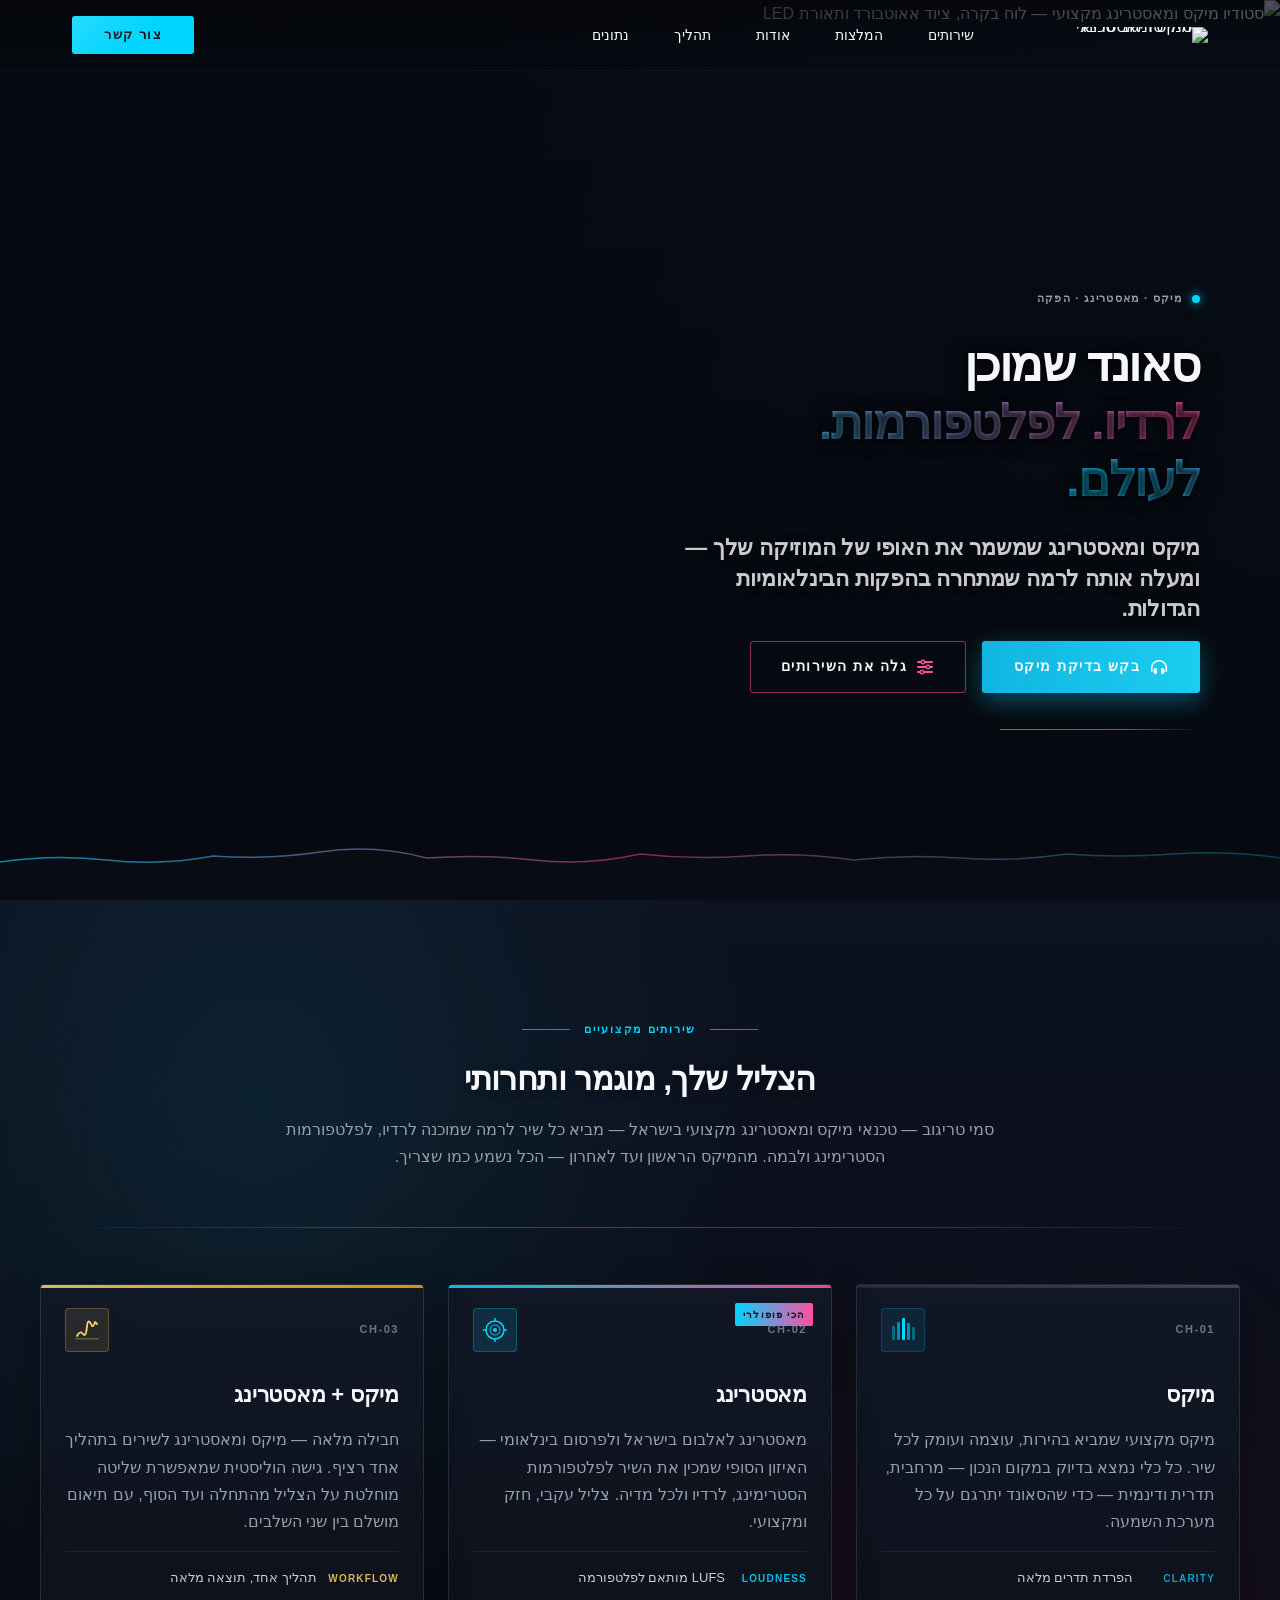
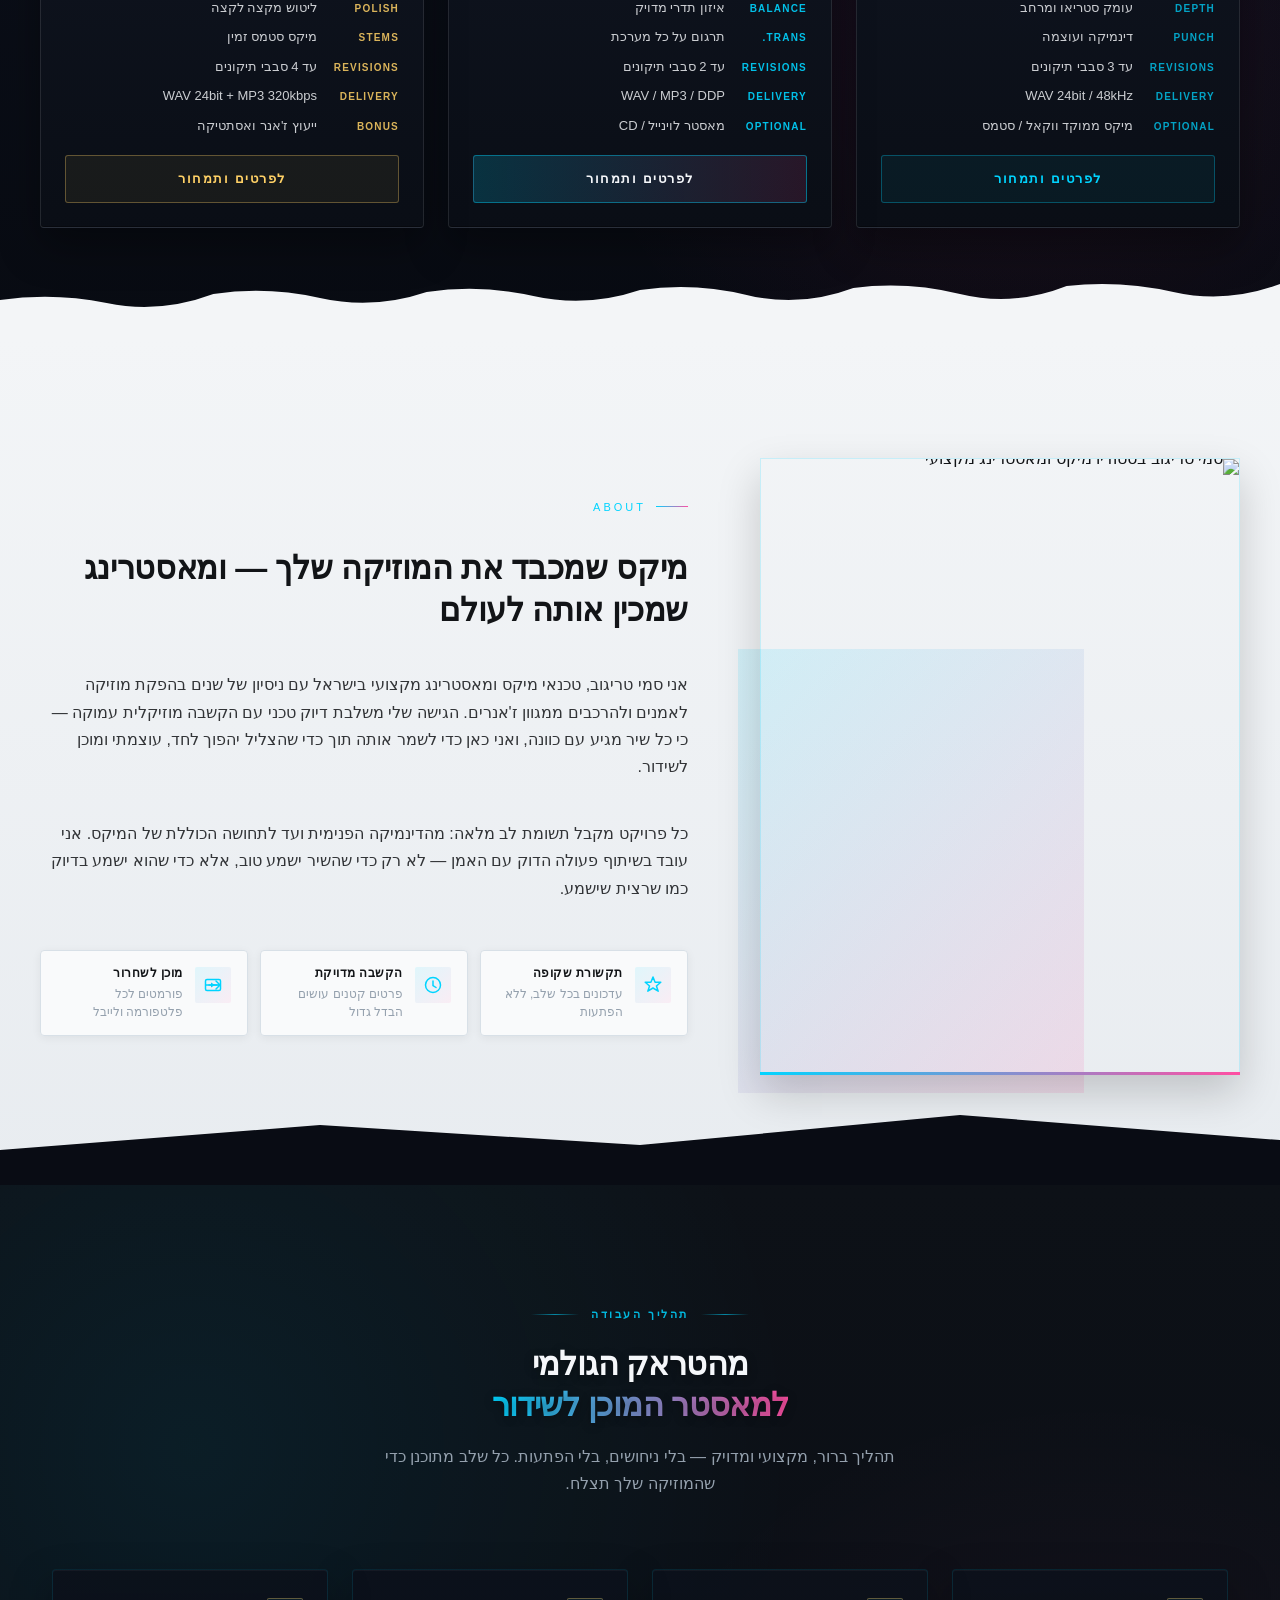
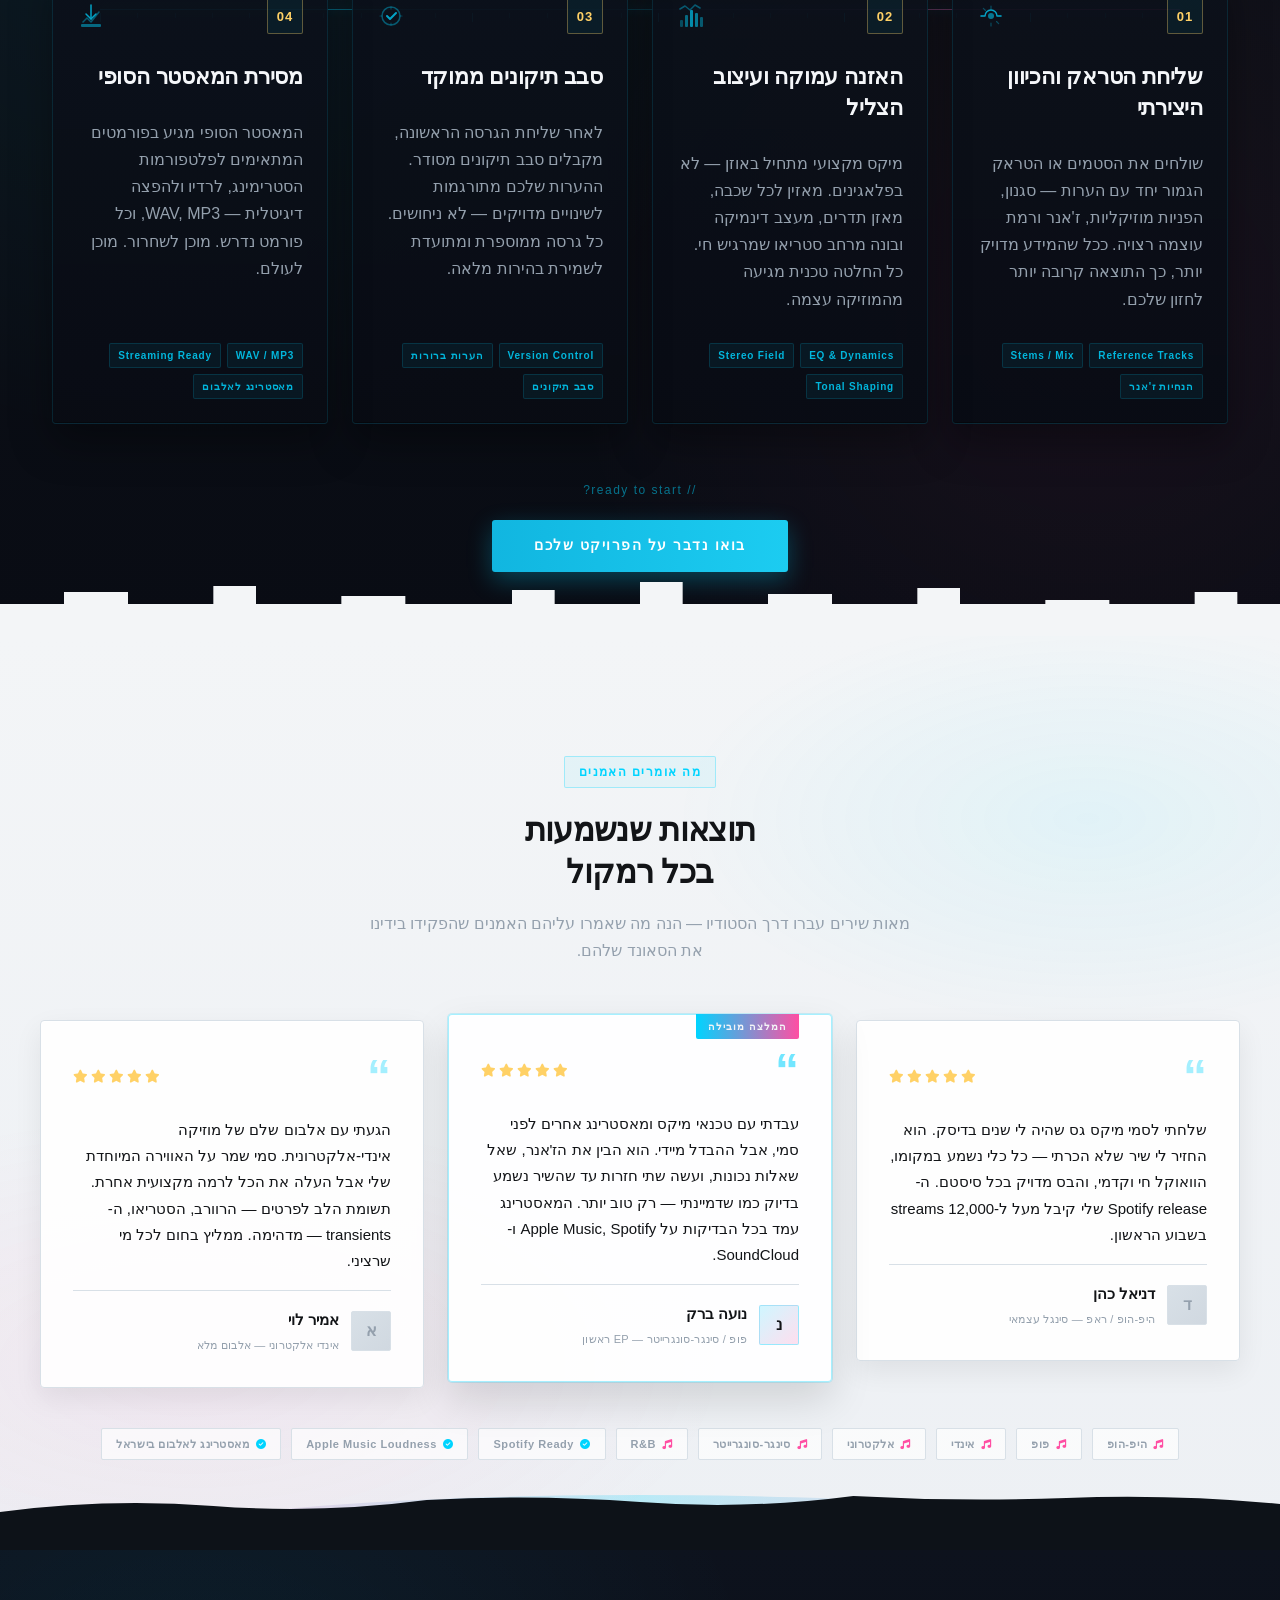
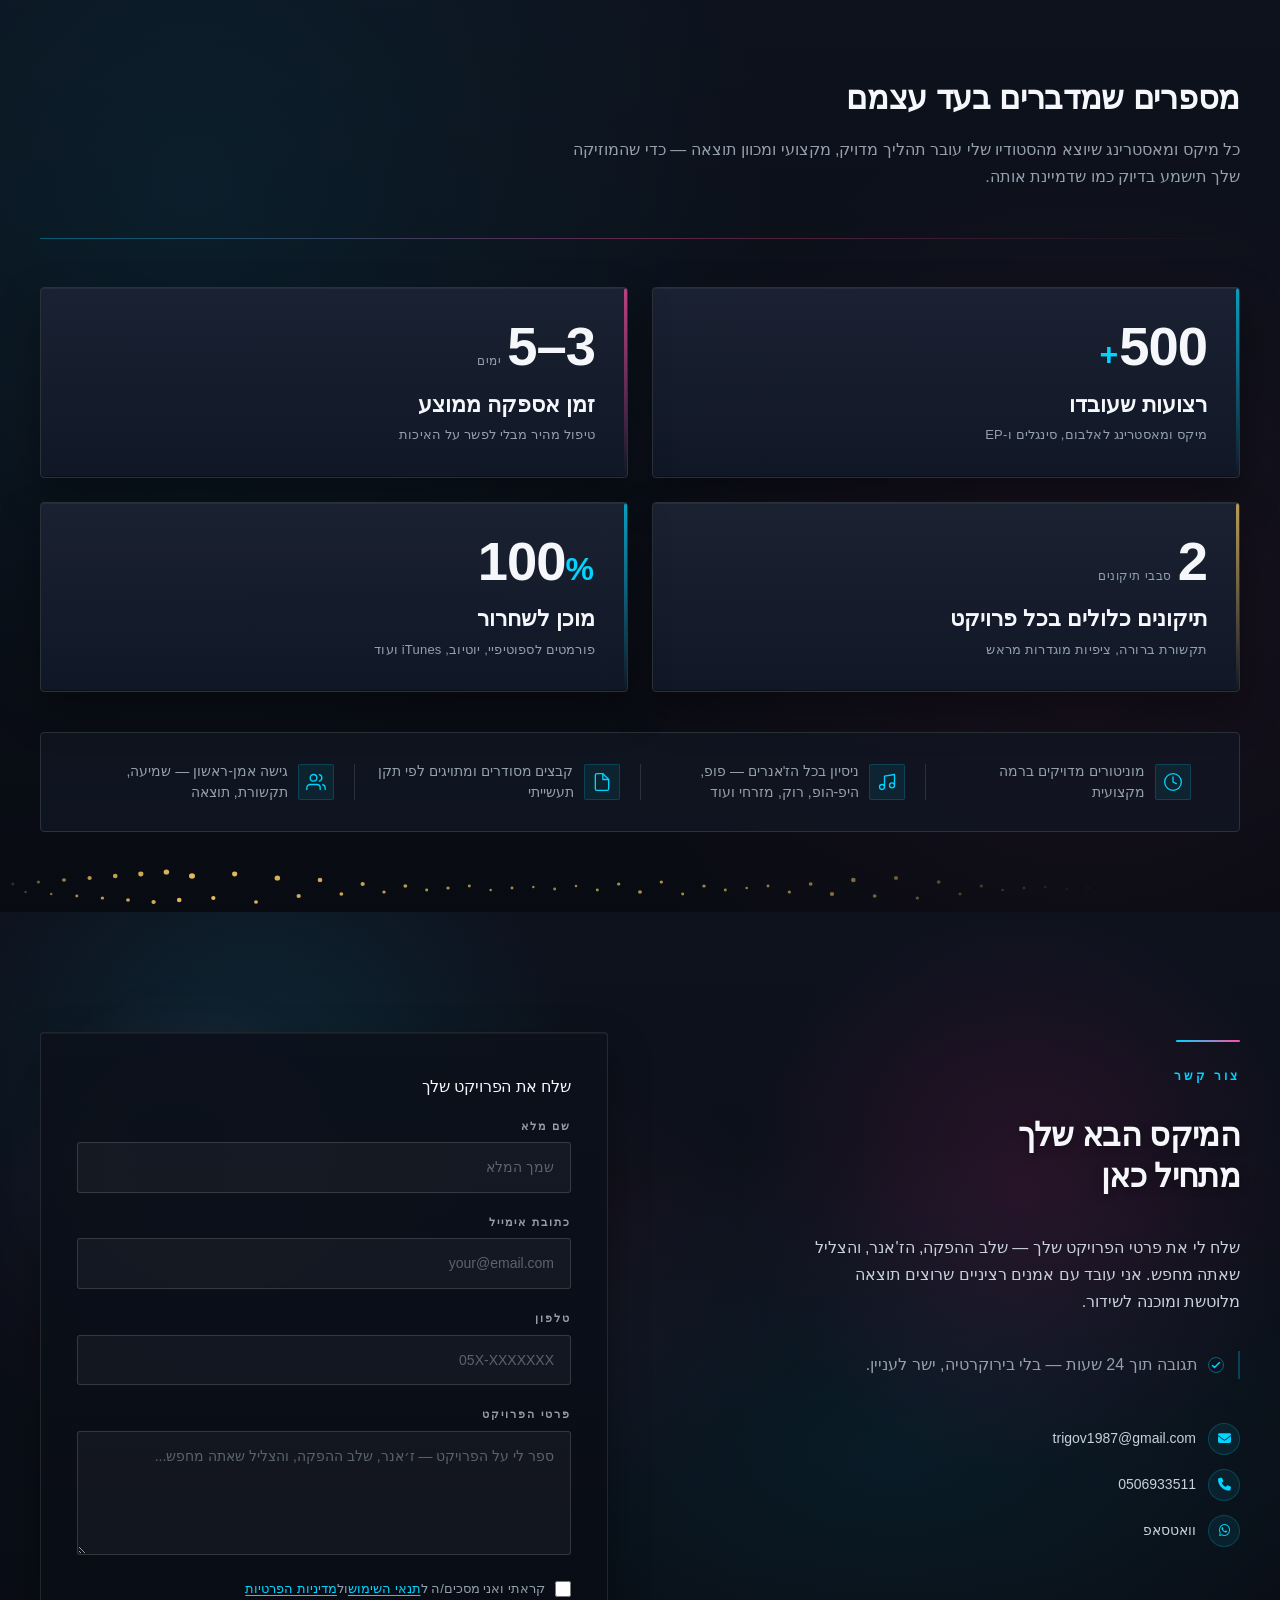
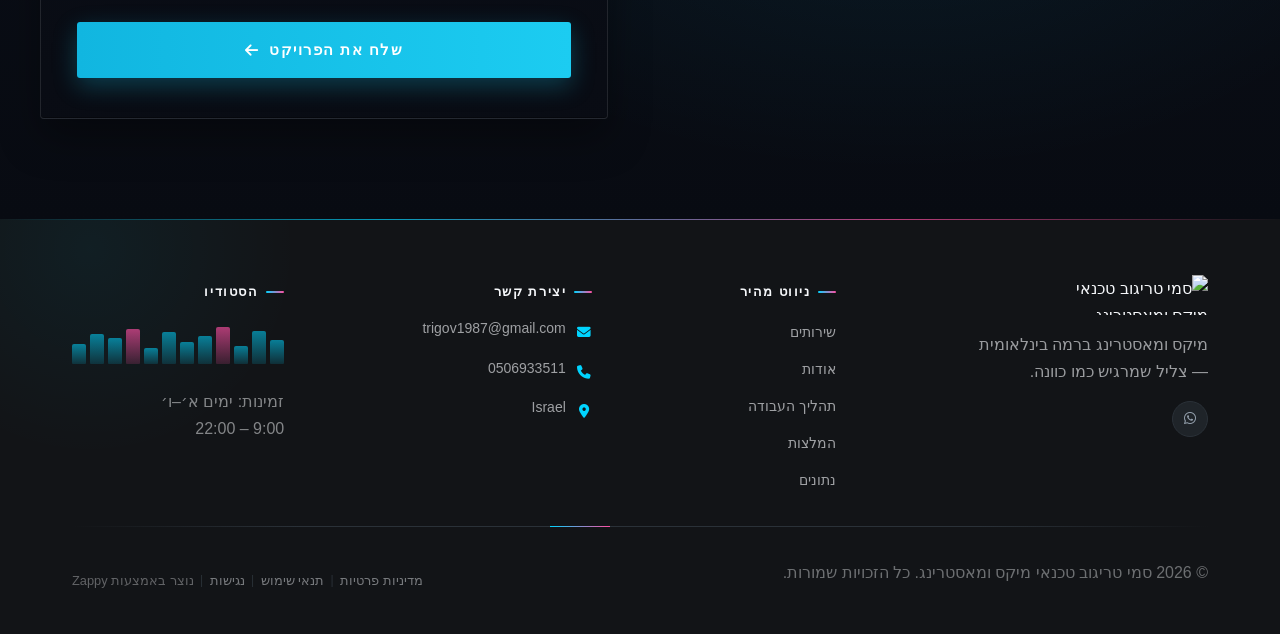
==== commit 16446a51: "Background sync: Progressive GitHub Sync" ====
--- a/public/index.html
+++ b/public/index.html
@@ -1 +1 @@
-<!doctype html><html dir="rtl" lang="he"><head><meta charset="UTF-8"><meta content="width=device-width,initial-scale=1" name="viewport"><meta content="index, follow" name="robots"><title>מיקס — סמי טריגוב טכנאי מיקס ומאסטרינג</title><meta content="A professional mixing and mastering engineer offering audio post-production services. The business revolves around crafting polished, radio-ready sound for musi" name="description"><meta content="מיקס, מיקס ומאסטרינג לשירים, טכנאי מיקס מקצועי בישראל, מאסטרינג לאלבום בישראל" name="keywords"><link href="/assets/favicon.ico" rel="icon" type="image/x-icon"><link href="/assets/favicon-16x16.png" rel="icon" type="image/png" sizes="16x16"><link href="/assets/favicon-32x32.png" rel="icon" type="image/png" sizes="32x32"><link href="/assets/favicon-48x48.png" rel="icon" type="image/png" sizes="48x48"><link href="/assets/favicon-192x192.png" rel="icon" type="image/png" sizes="192x192"><link href="/assets/favicon-512x512.png" rel="icon" type="image/png" sizes="512x512"><link href="/assets/apple-touch-icon.png" rel="apple-touch-icon"><script>!function(){"use strict";var t="bcdcfe9a-ce93-44e8-b793-5a933f4e185d",e="https://api.zappy5.com/api/analytics/track",a=18e5,n=2592e6,o=!0,i=!0,r=!0;var s=function(){var e="zappy_visitor_"+t,a=null;try{if(a=localStorage.getItem(e)){var o=JSON.parse(a),i=Date.now();if(i-o.created<n)return o.lastSeen=i,localStorage.setItem(e,JSON.stringify(o)),o.id}}catch(t){console.warn("Zappy Analytics: LocalStorage not available")}var r="zv_"+Date.now()+"_"+Math.random().toString(36).substr(2,9);try{localStorage.setItem(e,JSON.stringify({id:r,created:Date.now(),lastSeen:Date.now()}))}catch(t){}return r}(),c=function(){var e="zappy_session_"+t,n=null;try{if(n=sessionStorage.getItem(e)){var o=JSON.parse(n),i=Date.now();if(i-o.timestamp<a)return o.timestamp=i,sessionStorage.setItem(e,JSON.stringify(o)),o.id}}catch(t){console.warn("Zappy Analytics: SessionStorage not available")}var r="zs_"+Date.now()+"_"+Math.random().toString(36).substr(2,9);try{sessionStorage.setItem(e,JSON.stringify({id:r,timestamp:Date.now()}))}catch(t){}return r}();function l(a,n){n=n||{};var o={website_id:t,event_type:a,page_path:window.location.pathname,referrer:document.referrer||"direct",visitor_id:s,session_id:c,metadata:n};if(navigator.sendBeacon){var i=new Blob([JSON.stringify(o)],{type:"application/json"});navigator.sendBeacon(e,i)}else fetch(e,{method:"POST",headers:{"Content-Type":"application/json"},body:JSON.stringify(o),keepalive:!0}).catch(function(t){console.warn("Zappy Analytics: Failed to track event",t)})}o&&l("pageview",{title:document.title,url:window.location.href}),i&&document.addEventListener("click",function(t){var e=t.target;if("BUTTON"===e.tagName||e.closest("button")){var a="BUTTON"===e.tagName?e:e.closest("button");l("click",{element:"button",text:a.textContent.trim().substring(0,100),id:a.id||null,class:a.className||null})}else if("A"===e.tagName||e.closest("a")){var n="A"===e.tagName?e:e.closest("a");l("navigation",{element:"link",text:n.textContent.trim().substring(0,100),href:n.href,external:n.hostname!==window.location.hostname})}},!0),r&&document.addEventListener("submit",function(t){var e=t.target;l("form_submit",{form_id:e.id||null,form_name:e.name||null,form_action:e.action||null,form_method:e.method||"GET"})},!0);var d=Date.now();window.addEventListener("beforeunload",function(){l("page_unload",{time_on_page:Math.floor((Date.now()-d)/1e3),page_path:window.location.pathname})}),window.zappyAnalytics={track:l,getVisitorId:function(){return s},getSessionId:function(){return c}}}()</script><meta content="מיקס — סמי טריגוב טכנאי מיקס ומאסטרינג" property="og:title"><meta content="A professional mixing and mastering engineer offering audio post-production services. The business revolves around crafting polished, radio-ready sound for musi" property="og:description"><meta content="website" property="og:type"><meta content="he_IL" property="og:locale"><meta content="summary_large_image" name="twitter:card"><meta content="מיקס — סמי טריגוב טכנאי מיקס ומאסטרינג" name="twitter:title"><meta content="A professional mixing and mastering engineer offering audio post-production services. The business revolves around crafting polished, radio-ready sound for musi" name="twitter:description"><link href="https://cdnjs.cloudflare.com/ajax/libs/font-awesome/6.4.0/css/all.min.css" rel="stylesheet"><link href="/assets/favicon.ico" rel="icon" type="image/x-icon"><link href="/assets/favicon-16x16.png" rel="icon" type="image/png" sizes="16x16"><link href="/assets/favicon-32x32.png" rel="icon" type="image/png" sizes="32x32"><link href="/assets/favicon-48x48.png" rel="icon" type="image/png" sizes="48x48"><link href="/assets/favicon-192x192.png" rel="icon" type="image/png" sizes="192x192"><link href="/assets/favicon-512x512.png" rel="icon" type="image/png" sizes="512x512"><link href="/assets/apple-touch-icon.png" rel="apple-touch-icon"><link href="https://cdn.jsdelivr.net/npm/vanilla-cookieconsent@3/dist/cookieconsent.css" rel="stylesheet"><script src="https://cdn.jsdelivr.net/npm/vanilla-cookieconsent@3/dist/cookieconsent.umd.js"></script><script src="https://cdn.jsdelivr.net/gh/mickidum/acc_toolbar/acctoolbar/acctoolbar.min.js"></script><link href="/styles.css" rel="stylesheet"><style id="zappy-dropdown-submenu-styles">#navMenu li:has(.sub-menu),.nav-menu li:has(.sub-menu),.navbar li:has(.sub-menu),nav li:has(.sub-menu){position:relative}#navMenu .sub-menu,.nav-menu .sub-menu,.navbar .sub-menu,nav .sub-menu{display:block!important;position:absolute!important;top:100%;left:0;min-width:220px;background:#fff;border-radius:8px;box-shadow:0 8px 25px rgba(0,0,0,.15);padding:8px 0;opacity:0;visibility:hidden;transform:translateY(10px);transition:all .3s ease;z-index:1000;list-style:none;pointer-events:none}#navMenu li:hover>.sub-menu,.nav-menu li:hover>.sub-menu,.navbar li:hover>.sub-menu,nav li:hover>.sub-menu{opacity:1!important;visibility:visible!important;transform:translateY(0)!important;pointer-events:auto!important}.sub-menu li{list-style:none;margin:0;padding:0}.sub-menu a{display:block!important;padding:10px 16px!important;color:var(--text-dark,#333)!important;font-weight:500;text-decoration:none;white-space:nowrap;transition:background-color .2s}.sub-menu a:hover{background-color:#f5f5f5}[dir=rtl] .nav-menu .sub-menu,[dir=rtl] .navbar .sub-menu,[dir=rtl] nav .sub-menu,html[lang=ar] .nav-menu .sub-menu,html[lang=ar] .navbar .sub-menu,html[lang=ar] nav .sub-menu,html[lang=he] .nav-menu .sub-menu,html[lang=he] .navbar .sub-menu,html[lang=he] nav .sub-menu{left:auto!important;right:0!important}.sub-menu:empty,.sub-menu:not(:has(li)):not(:has(> a)),.sub-menu:not(:has(li:not(.zappy-hidden-menu-item))):not(:has(> a)){display:none!important;opacity:0!important;visibility:hidden!important;pointer-events:none!important}li:has(.menu-group-title):hover>.sub-menu{opacity:1!important;visibility:visible!important;transform:translateY(0)!important;pointer-events:auto!important}#navMenu>li>.menu-group-title,.nav-menu>li>.menu-group-title{display:inline-block;padding:.5rem 1rem;cursor:default;user-select:none}@media (max-width:768px){#navMenu .sub-menu,.nav-menu .sub-menu,.navbar .sub-menu,nav .sub-menu{position:static!important;transform:none!important;box-shadow:none!important;background:0 0!important;max-height:0;overflow:hidden;opacity:0;visibility:hidden;transition:max-height .3s ease,opacity .3s ease;padding:0!important;border-radius:0!important}.sub-menu.mobile-expanded{max-height:60vh!important;overflow-y:auto!important;opacity:1!important;visibility:visible!important;padding:8px 0 8px 16px!important}[dir=rtl] .sub-menu.mobile-expanded,html[lang=he] .sub-menu.mobile-expanded{padding:8px 16px 8px 0!important}#navMenu li:hover>.sub-menu,.nav-menu li:hover>.sub-menu,.navbar li:hover>.sub-menu,nav li:hover>.sub-menu{opacity:0;visibility:hidden;pointer-events:none}#navMenu li>.sub-menu.mobile-expanded,.nav-menu li>.sub-menu.mobile-expanded,.navbar li>.sub-menu.mobile-expanded,nav li>.sub-menu.mobile-expanded{opacity:1!important;visibility:visible!important;pointer-events:auto!important}#navMenu li:has(.sub-menu),.nav-menu li:has(.sub-menu),.navbar li:has(.sub-menu),nav li:has(.sub-menu){display:flex!important;flex-wrap:wrap!important;align-items:center!important;position:relative!important;min-height:44px!important}#navMenu li:has(.sub-menu)>a,.nav-menu li:has(.sub-menu)>a,.navbar li:has(.sub-menu)>a,nav li:has(.sub-menu)>a{flex:1!important;min-width:0!important}#navMenu li:has(.sub-menu)>.menu-group-title,.nav-menu li:has(.sub-menu)>.menu-group-title,.navbar li:has(.sub-menu)>.menu-group-title,nav li:has(.sub-menu)>.menu-group-title{flex:1!important;min-width:0!important;padding:0!important;line-height:inherit!important}#navMenu li:has(.sub-menu)>.sub-menu,.nav-menu li:has(.sub-menu)>.sub-menu,.navbar li:has(.sub-menu)>.sub-menu,nav li:has(.sub-menu)>.sub-menu{flex-basis:100%!important;width:100%!important}#navMenu li:has(.sub-menu)>a [class*=arrow],#navMenu li:has(.sub-menu)>a [class*=chevron],.nav-menu li:has(.sub-menu)>a .fa-angle-down,.nav-menu li:has(.sub-menu)>a .fa-chevron-down,.nav-menu li:has(.sub-menu)>a [class*=arrow],.nav-menu li:has(.sub-menu)>a [class*=chevron],nav li:has(.sub-menu)>a [class*=arrow],nav li:has(.sub-menu)>a [class*=chevron]{display:none!important;visibility:hidden!important}.mobile-submenu-toggle{display:flex!important;align-items:center!important;justify-content:center!important;width:44px!important;height:auto!important;background:0 0!important;border:none!important;cursor:pointer!important;color:var(--text-dark)!important;position:static!important;flex-shrink:0!important;align-self:stretch!important;z-index:2!important;padding:0!important;margin:0!important}.mobile-submenu-toggle::after{content:''!important;width:0!important;height:0!important;border-left:6px solid transparent!important;border-right:6px solid transparent!important;border-top:7px solid currentColor!important;transition:transform .3s ease!important}.mobile-submenu-toggle.expanded::after{transform:rotate(180deg)!important}.sub-menu a{padding:10px 0!important;display:block!important;color:var(--text-dark)!important}.navbar .sub-menu li a,.zappy-products-dropdown .sub-menu a,nav.navbar .sub-menu li a{color:var(--text-dark)!important}}@media (min-width:769px){.mobile-submenu-toggle{display:none!important}}</style><style id="mobile-lang-menu-deployed-css">@media (max-width:768px){.lang-switcher,.nav-container .lang-switcher,.nav-cta-container .lang-switcher,.nav-ecommerce-icons .lang-switcher,.nav-icons-left .lang-switcher,.navbar .lang-switcher,.navbar .nav-cta-container .lang-switcher{display:none!important}.mobile-lang-menu{width:100%;border-top:1px solid rgba(128,128,128,.2);padding:8px 0 0 0;margin-top:8px}.mobile-lang-toggle{display:flex!important;align-items:center;justify-content:space-between;width:100%;padding:12px 16px;background:0 0;border:none;cursor:pointer;font-size:15px;color:inherit;font-family:inherit}.mobile-lang-toggle::after{content:'';display:inline-block;width:8px;height:8px;border-right:2px solid currentColor;border-bottom:2px solid currentColor;transform:rotate(45deg);transition:transform .3s ease;margin-left:8px}.mobile-lang-toggle.expanded::after{transform:rotate(-135deg)}.mobile-lang-options{max-height:0;overflow:hidden;transition:max-height .3s ease}.mobile-lang-options.expanded{max-height:300px}.mobile-lang-option{display:flex!important;align-items:center;gap:10px;padding:10px 24px;text-decoration:none;color:inherit;font-size:14px;font-family:inherit}.mobile-lang-option:hover{background:rgba(128,128,128,.1)}.mobile-lang-option.active{font-weight:600;opacity:.7;pointer-events:none}.mobile-lang-option img{width:20px;height:20px;border-radius:50%}}@media (min-width:769px){.mobile-lang-menu{display:none!important}}</style><style id="zappy-widget-visibility">#mic-access-tool-box,#mic-access-tool-general-button,#mic-init-access-tool #mic-access-tool-box,#mic-init-access-tool #mic-access-tool-general-button,#mic-init-access-tool .mic-access-tool-general-button,._access-icon,._access-menu,.mic-access-tool-box,.mic-access-tool-general-button,div[id*=mic-access-tool-box]{display:none!important;visibility:hidden!important;opacity:0!important;pointer-events:none!important}</style></head><body><nav class="navbar" dir="rtl"><button class="mobile-toggle" aria-label="Menu" id="mobileToggle"><svg viewBox="0 0 24 24" fill="none" height="24" width="24" class="hamburger-icon"><path d="M3 12h18M3 6h18M3 18h18" stroke="currentColor" stroke-width="2" stroke-linecap="round"></path></svg><svg viewBox="0 0 24 24" fill="none" height="24" width="24" class="close-icon" style="display:none"><path d="M18 6L6 18M6 6l12 12" stroke="currentColor" stroke-width="2" stroke-linecap="round"></path></svg></button><button class="phone-header-btn" aria-label="Call" data-phone="0506933511"><svg viewBox="0 0 24 24" fill="currentColor" height="20" width="20"><path d="M22 16.92v3a2 2 0 0 1-2.18 2 19.79 19.79 0 0 1-8.63-3.07 19.5 19.5 0 0 1-6-6 19.79 19.79 0 0 1-3.07-8.67A2 2 0 0 1 4.11 2h3a2 2 0 0 1 2 1.72 12.84 12.84 0 0 0 .7 2.81 2 2 0 0 1-.45 2.11L8.09 9.91a16 16 0 0 0 6 6l1.27-1.27a2 2 0 0 1 2.11-.45 12.84 12.84 0 0 0 2.81.7A2 2 0 0 1 22 16.92z"></path></svg></button><div class="nav-container"><div class="nav-right-group"><div class="nav-brand"><a href="/" class="logo-link"><img alt="סמי טריגוב טכנאי מיקס ומאסטרינג" src="/assets/business-logo.webp" class="logo"></a></div><ul class="nav-menu" id="navMenu"><li><a href="#services">שירותים</a></li><li><a href="#about">אודות</a></li><li><a href="#process">תהליך</a></li><li><a href="#testimonials">המלצות</a></li><li><a href="#stats">נתונים</a></li></ul></div><div class="nav-cta-container"><a href="#contact" class="nav-cta-btn">צור קשר</a></div></div></nav><script>window.addEventListener("load",function(){const e=document.querySelector(".navbar, nav, header");if(!e)return void console.log("[Navbar] Navbar element not found");let t=document.getElementById("mobileToggle")||document.querySelector(".mobile-toggle")||document.querySelector(".hamburger")||document.querySelector(".hamburger-menu")||document.querySelector(".menu-toggle")||document.querySelector(".burger-menu")||document.querySelector('[aria-label="Menu"]')||document.querySelector('[aria-label="תפריט"]');const o=document.querySelector(".phone-header-btn"),n=window.getComputedStyle(e);let r=n.backgroundColor;if(console.log("[Navbar] Initial navbar background:",r),"transparent"===r||"rgba(0, 0, 0, 0)"===r||r.startsWith("rgba")&&r.includes(", 0)")){const e=n.backgroundImage;if(e&&"none"!==e)console.log("[Navbar] Navbar has background image/gradient, using dark text"),r="rgb(240, 240, 240)";else{const e=window.getComputedStyle(document.body).backgroundColor;console.log("[Navbar] Navbar transparent, using body background:",e),r=e}}const i=r.match(/\d+/g);if(i&&i.length>=3){const e=(.299*parseInt(i[0])+.587*parseInt(i[1])+.114*parseInt(i[2]))/255;console.log("[Navbar] Mobile button colors preserved from Claude CSS (luminance:",e.toFixed(2)+")");const n=document.createElement("style");n.id="zappy-mobile-nav-fix";document.documentElement.lang;document.documentElement.dir,n.textContent='\n        /* Hide mobile buttons on desktop, show only on mobile */\n        @media (min-width: 769px) {\n          .mobile-toggle,\n          .phone-header-btn {\n            display: none !important;\n          }\n        }\n        \n        /* Show and position mobile buttons correctly on mobile */\n        @media (max-width: 768px) {\n          .mobile-toggle,\n          .phone-header-btn {\n            position: absolute !important;\n            top: 50% !important;\n            transform: translateY(-50%) !important;\n            z-index: 1001 !important;\n            display: flex !important;\n            align-items: center !important;\n            justify-content: center !important;\n            width: 36px !important;\n            height: 36px !important;\n            border-radius: 50% !important;\n            border: none !important;\n            cursor: pointer !important;\n            padding: 6px !important;\n            background: none !important;\n            color: var(--nav-text, var(--text-dark)) !important;\n          }\n          \n          /* LTR positioning (default): hamburger LEFT, phone RIGHT */\n          html:not([dir="rtl"]):not([lang="he"]):not([lang="ar"]) .mobile-toggle,\n          html[dir="ltr"] .mobile-toggle {\n            left: 12px !important;\n            right: auto !important;\n          }\n          html:not([dir="rtl"]):not([lang="he"]):not([lang="ar"]) .phone-header-btn,\n          html[dir="ltr"] .phone-header-btn {\n            right: 12px !important;\n            left: auto !important;\n          }\n          \n          /* RTL positioning: hamburger RIGHT, phone LEFT */\n          html[dir="rtl"] .mobile-toggle,\n          html[lang="he"] .mobile-toggle,\n          html[lang="ar"] .mobile-toggle {\n            right: 12px !important;\n            left: auto !important;\n          }\n          html[dir="rtl"] .phone-header-btn,\n          html[lang="he"] .phone-header-btn,\n          html[lang="ar"] .phone-header-btn {\n            left: 12px !important;\n            right: auto !important;\n          }\n          \n          /* CRITICAL: Ensure nav-container has min-height on mobile */\n          /* All children are positioned absolutely/fixed on mobile, so height:auto collapses to 0 */\n          .nav-container {\n            min-height: 70px !important;\n            position: relative !important;\n          }\n          \n          /* Ensure SVG icons are properly sized and inherit color */\n          .mobile-toggle svg,\n          .phone-header-btn svg {\n            width: 24px !important;\n            height: 24px !important;\n            /* Don\'t force display - let JavaScript control hamburger/close toggle */\n          }\n          \n          /* Reset nav-cta-container on mobile - remove desktop box-shadow/padding */\n          /* that creates a visible ghost box when CTA button is hidden */\n          .nav-cta-container {\n            box-shadow: none !important;\n            padding: 0 !important;\n          }\n          \n          /* Hide nav-cta-container entirely on mobile when there\'s no lang-switcher */\n          /* (only the CTA button is inside, and it\'s hidden on mobile) */\n          .nav-cta-container:not(:has(.lang-switcher)) {\n            display: none !important;\n          }\n          \n          /* CRITICAL: Prevent hero image fade gradient from bleeding over headline text */\n          /* The .image-fade-gradient has bottom: -30px (extends below parent) */\n          /* On mobile stacked layout, this overlaps the h1 text below the image */\n          .hero-image-column {\n            overflow: hidden !important;\n          }\n          .image-fade-gradient {\n            bottom: 0 !important;\n          }\n          \n          /* Hide desktop language switcher on mobile - hamburger menu handles it */\n          /* High specificity to override stored CSS */\n          .lang-switcher,\n          .nav-cta-container .lang-switcher,\n          .nav-container .lang-switcher,\n          .navbar .lang-switcher,\n          .navbar .nav-cta-container .lang-switcher {\n            display: none !important;\n          }\n        }\n      ';const r=document.getElementById("zappy-mobile-nav-fix");r&&r.remove(),document.head.appendChild(n),console.log("[Navbar] Critical CSS injected for mobile nav positioning");const l=window.innerWidth<=768;if(t){const e=t.querySelector(".hamburger-icon"),o=t.querySelector(".close-icon");e&&(e.style.setProperty("width","24px","important"),e.style.setProperty("height","24px","important"),e.style.setProperty("display","block","important")),o&&(o.style.setProperty("width","24px","important"),o.style.setProperty("height","24px","important"),o.style.setProperty("display","none","important")),l?(t.style.setProperty("position","absolute","important"),t.style.setProperty("top","50%","important"),t.style.setProperty("transform","translateY(-50%)","important"),t.style.setProperty("z-index","1001","important"),t.style.removeProperty("left"),t.style.removeProperty("right"),console.log("[Navbar] Mobile toggle positioning applied (mobile viewport)")):(t.style.removeProperty("position"),t.style.removeProperty("top"),t.style.removeProperty("transform"),t.style.removeProperty("z-index"),t.style.removeProperty("left"),t.style.removeProperty("right"),console.log("[Navbar] Desktop viewport - cleared mobile toggle inline positioning"))}if(o){const e=o.querySelector("svg");e&&(e.style.width="24px",e.style.height="24px",e.setAttribute("width","24"),e.setAttribute("height","24")),l?(o.style.setProperty("position","absolute","important"),o.style.setProperty("top","50%","important"),o.style.setProperty("transform","translateY(-50%)","important"),o.style.setProperty("z-index","1001","important"),o.style.removeProperty("left"),o.style.removeProperty("right"),console.log("[Navbar] Phone button positioning applied (mobile viewport)")):(o.style.removeProperty("position"),o.style.removeProperty("top"),o.style.removeProperty("transform"),o.style.removeProperty("z-index"),o.style.removeProperty("left"),o.style.removeProperty("right"),console.log("[Navbar] Desktop viewport - cleared phone button inline positioning"))}}else console.log("[Navbar] Could not parse background color:",r);t=document.getElementById("mobileToggle")||document.querySelector(".mobile-toggle")||document.querySelector(".hamburger")||document.querySelector(".hamburger-menu")||document.querySelector(".menu-toggle")||document.querySelector(".burger-menu")||document.querySelector('[aria-label="Menu"]')||document.querySelector('[aria-label="תפריט"]');const l=document.getElementById("navMenu")||document.querySelector(".nav-menu")||document.querySelector(".nav-links")||document.querySelector("nav ul:not(.submenu)");if(!t||!l)return void console.log("[Navbar] Mobile toggle or menu not found:",{toggle:!!t,menu:!!l});l.id||(l.id="navMenu"),console.log("[Navbar] Initializing mobile menu...");const a=t.cloneNode(!0);t.parentNode.replaceChild(a,t),a.addEventListener("click",function(e){e.preventDefault(),e.stopPropagation();const t=this.querySelector(".hamburger-icon"),o=this.querySelector(".close-icon");l.classList.contains("active")?(l.classList.remove("active"),t&&t.style.setProperty("display","block","important"),o&&o.style.setProperty("display","none","important"),document.body.style.overflow="",console.log("[Navbar] Menu closed")):(l.classList.add("active"),t&&t.style.setProperty("display","none","important"),o&&o.style.setProperty("display","block","important"),document.body.style.overflow="hidden",console.log("[Navbar] Menu opened"))}),l.querySelectorAll("a").forEach(function(e){e.addEventListener("click",function(){if("#"===this.getAttribute("href"))return;const e=a.querySelector(".hamburger-icon"),t=a.querySelector(".close-icon");l.classList.remove("active"),e&&e.style.setProperty("display","block","important"),t&&t.style.setProperty("display","none","important"),document.body.style.overflow="",console.log("[Navbar] Menu closed (link clicked)")})});var s=l.querySelectorAll(".dropdown-toggle");s.forEach(function(e){e.addEventListener("click",function(e){e.preventDefault(),e.stopPropagation();var t=this.closest(".nav-dropdown");t&&(t.parentNode.querySelectorAll(".nav-dropdown.open").forEach(function(e){e!==t&&e.classList.remove("open")}),t.classList.toggle("open"),console.log("[Navbar] Dropdown toggled:",t.classList.contains("open")?"open":"closed"))})}),document.addEventListener("click",function(e){e.target.closest(".nav-dropdown")||document.querySelectorAll(".nav-dropdown.open").forEach(function(e){e.classList.remove("open")})}),console.log("[Navbar] Dropdown handlers initialized for "+s.length+" dropdowns"),o&&o.addEventListener("click",function(){const e=document.querySelectorAll('a[href^="tel:"]'),t=e.length>0?e[0].getAttribute("href").replace("tel:",""):"0506933511";window.location.href="tel:"+t,console.log("[Navbar] Phone button clicked")}),console.log("[Navbar] Mobile menu initialized successfully");const p=function(){const e=document.querySelector(".whatsapp-float");e&&(window.innerWidth>=769?(e.style.setProperty("display","none","important"),e.style.setProperty("visibility","hidden","important"),e.style.setProperty("opacity","0","important"),e.style.setProperty("pointer-events","none","important"),console.log("[WhatsApp] Button hidden on desktop")):(e.style.removeProperty("display"),e.style.removeProperty("visibility"),e.style.removeProperty("opacity"),e.style.removeProperty("pointer-events"),console.log("[WhatsApp] Button visible on mobile")))};let c;p(),window.addEventListener("resize",function(){clearTimeout(c),c=setTimeout(p,100)})})</script><main><section class="index-hero-section" data-layout-spec="בית-hero" dir="rtl" data-hero-type="fullscreen-scrim"><div class="index-hero-bg"><img alt="סטודיו מיקס ומאסטרינג מקצועי — לוח בקרה, ציוד אאוטבורד ותאורת LED" src="/assets/site-index-hero-image-1.webp" data-context="Cinematic dark professional recording studio control room at midnight. A large mixing console with glowing LED meters and faders in the foreground. Outboard gear rack units with illuminated VU meters on the right side. Subtle waveform reflections on glossy surfaces. Cyan and magenta LED accent lighting from hardware units. Deep shadows, dramatic chiaroscuro lighting, ultra-realistic photography style. The left/right side has brighter console lights and spectral detail while the left portion is darker for text overlay. Professional audio post-production environment, high-end studio aesthetic." data-placeholder="index-hero-image-1" height="1080" width="1920" data-hero-bg="true"></div><div class="index-hero-scrim" aria-hidden="true"></div><div class="index-hero-container"><div class="index-hero-content"><div class="index-hero-label"><span class="index-hero-label-dot" aria-hidden="true"></span><span>מיקס · מאסטרינג · הפקה</span></div><h1 class="index-hero-h1">סאונד שמוכן<br><span class="index-hero-h1-accent">לרדיו. לפלטפורמות.<br>לעולם.</span></h1><h3 class="index-hero-subtitle">מיקס ומאסטרינג שמשמר את האופי של המוזיקה שלך — ומעלה אותה לרמה שמתחרה בהפקות הבינלאומיות הגדולות.</h3><div class="index-hero-ctas"><a href="#contact" class="index-hero-btn-primary"><i class="fa-solid fa-headphones-simple" aria-hidden="true"></i>בקש בדיקת מיקס</a><a href="#services" class="index-hero-btn-secondary"><i class="fa-solid fa-sliders" aria-hidden="true"></i>גלה את השירותים</a></div><div class="index-hero-signal-line" aria-hidden="true"></div></div></div><div class="index-hero-divider-wrapper"><svg viewBox="0 0 1440 90" xmlns="http://www.w3.org/2000/svg" aria-hidden="true" data-no-icon-edit="true" preserveAspectRatio="none"><path d="M0,90 L0,52 Q60,44 120,50 T240,46 Q300,50 360,42 T480,48 Q540,44 600,50 T720,44 Q780,50 840,46 T960,50 Q1020,44 1080,48 T1200,44 Q1260,48 1320,44 T1440,48 L1440,90 Z" fill="#090C14"></path><path d="M0,52 Q60,44 120,50 T240,46 Q300,50 360,42 T480,48 Q540,44 600,50 T720,44 Q780,50 840,46 T960,50 Q1020,44 1080,48 T1200,44 Q1260,48 1320,44 T1440,48" stroke="url(#waveGradient)" stroke-width="1.5" fill="#090C14" opacity="0.7"></path><defs><linearGradient id="waveGradient" x1="0%" x2="100%" y1="0%" y2="0%"><stop offset="0%" stop-color="#00D4FF" stop-opacity="0.9"></stop><stop offset="50%" stop-color="#FF4FA3" stop-opacity="0.7"></stop><stop offset="100%" stop-color="#00D4FF" stop-opacity="0.4"></stop></linearGradient></defs></svg></div></section><section class="index-services-section" data-layout-spec="בית-services" dir="rtl" id="services"><div class="services-container"><div class="services-intro"><div class="services-eyebrow"><span class="eyebrow-line"></span><span class="eyebrow-text">שירותים מקצועיים</span><span class="eyebrow-line"></span></div><h2 class="services-heading">הצליל שלך, מוגמר ותחרותי</h2><p class="services-subheading">סמי טריגוב — טכנאי מיקס ומאסטרינג מקצועי בישראל — מביא כל שיר לרמה שמוכנה לרדיו, לפלטפורמות הסטרימינג ולבמה. מהמיקס הראשון ועד לאחרון — הכל נשמע כמו שצריך.</p></div><div class="services-accent-line" aria-hidden="true"></div><div class="services-grid"><article class="service-card"><div class="card-top-strip" aria-hidden="true"></div><div class="card-header"><div class="card-channel-label">CH-01</div><div class="card-icon-wrap"><svg viewBox="0 0 28 28" fill="none" height="28" width="28" data-element-type="icon" data-icon-type="svg" xmlns="http://www.w3.org/2000/svg" aria-hidden="true"><rect height="14" rx="1" width="3" x="3" y="10" fill="currentColor" opacity="0.4"></rect><rect height="18" rx="1" width="3" x="8" y="6" fill="currentColor" opacity="0.6"></rect><rect height="22" rx="1" width="3" x="13" y="2" fill="currentColor"></rect><rect height="17" rx="1" width="3" x="18" y="7" fill="currentColor" opacity="0.6"></rect><rect height="13" rx="1" width="3" x="23" y="11" fill="currentColor" opacity="0.4"></rect></svg></div></div><div class="card-body"><h3 class="card-title">מיקס</h3><p class="card-description">מיקס מקצועי שמביא בהירות, עוצמה ועומק לכל שיר. כל כלי נמצא בדיוק במקום הנכון — מרחבית, תדרית ודינמית — כדי שהסאונד יתרגם על כל מערכת השמעה.</p><div class="card-specs"><div class="spec-row"><span class="spec-label">CLARITY</span><span class="spec-value">הפרדת תדרים מלאה</span></div><div class="spec-row"><span class="spec-label">DEPTH</span><span class="spec-value">עומק סטריאו ומרחב</span></div><div class="spec-row"><span class="spec-label">PUNCH</span><span class="spec-value">דינמיקה ועוצמה</span></div><div class="spec-row"><span class="spec-label">REVISIONS</span><span class="spec-value">עד 3 סבבי תיקונים</span></div><div class="spec-row"><span class="spec-label">DELIVERY</span><span class="spec-value">WAV 24bit / 48kHz</span></div><div class="spec-row"><span class="spec-label">OPTIONAL</span><span class="spec-value">מיקס ממוקד ווקאל / סטמס</span></div></div></div><div class="card-footer"><a href="#contact" class="card-cta">לפרטים ותמחור</a></div></article><article class="service-card service-card--featured"><div class="card-top-strip card-top-strip--accent" aria-hidden="true"></div><div class="card-featured-badge">הכי פופולרי</div><div class="card-header"><div class="card-channel-label">CH-02</div><div class="card-icon-wrap card-icon-wrap--accent"><svg viewBox="0 0 28 28" fill="none" height="28" width="28" data-element-type="icon" data-icon-type="svg" xmlns="http://www.w3.org/2000/svg" aria-hidden="true"><circle cx="14" cy="14" r="9" fill="none" stroke="currentColor" stroke-width="1.5"></circle><circle cx="14" cy="14" r="5" fill="none" opacity="0.6" stroke="currentColor" stroke-width="1.5"></circle><circle cx="14" cy="14" r="2" fill="currentColor"></circle><line stroke="currentColor" stroke-width="1.5" x1="14" x2="14" y1="2" y2="5"></line><line stroke="currentColor" stroke-width="1.5" x1="14" x2="14" y1="23" y2="26"></line><line stroke="currentColor" stroke-width="1.5" x1="2" x2="5" y1="14" y2="14"></line><line stroke="currentColor" stroke-width="1.5" x1="23" x2="26" y1="14" y2="14"></line></svg></div></div><div class="card-body"><h3 class="card-title">מאסטרינג</h3><p class="card-description">מאסטרינג לאלבום בישראל ולפרסום בינלאומי — האיזון הסופי שמכין את השיר לפלטפורמות הסטרימינג, לרדיו ולכל מדיה. צליל עקבי, חזק ומקצועי.</p><div class="card-specs"><div class="spec-row"><span class="spec-label">LOUDNESS</span><span class="spec-value">LUFS מותאם לפלטפורמה</span></div><div class="spec-row"><span class="spec-label">BALANCE</span><span class="spec-value">איזון תדרי מדויק</span></div><div class="spec-row"><span class="spec-label">TRANS.</span><span class="spec-value">תרגום על כל מערכת</span></div><div class="spec-row"><span class="spec-label">REVISIONS</span><span class="spec-value">עד 2 סבבי תיקונים</span></div><div class="spec-row"><span class="spec-label">DELIVERY</span><span class="spec-value">WAV / MP3 / DDP</span></div><div class="spec-row"><span class="spec-label">OPTIONAL</span><span class="spec-value">מאסטר לוינייל / CD</span></div></div></div><div class="card-footer"><a href="#contact" class="card-cta card-cta--accent">לפרטים ותמחור</a></div></article><article class="service-card"><div class="card-top-strip card-top-strip--gold" aria-hidden="true"></div><div class="card-header"><div class="card-channel-label">CH-03</div><div class="card-icon-wrap card-icon-wrap--gold"><svg viewBox="0 0 28 28" fill="none" height="28" width="28" data-element-type="icon" data-icon-type="svg" xmlns="http://www.w3.org/2000/svg" aria-hidden="true"><path d="M4 20 Q7 14 10 18 Q13 22 14 10 Q15 2 18 8 Q20 13 22 6 L24 8" stroke="currentColor" stroke-width="1.8" stroke-linecap="round" stroke-linejoin="round" fill="none"></path><rect height="1.5" rx="0.75" width="24" x="2" y="22" fill="currentColor" opacity="0.3"></rect></svg></div></div><div class="card-body"><h3 class="card-title">מיקס + מאסטרינג</h3><p class="card-description">חבילה מלאה — מיקס ומאסטרינג לשירים בתהליך אחד רציף. גישה הוליסטית שמאפשרת שליטה מוחלטת על הצליל מהתחלה ועד הסוף, עם תיאום מושלם בין שני השלבים.</p><div class="card-specs"><div class="spec-row"><span class="spec-label">WORKFLOW</span><span class="spec-value">תהליך אחד, תוצאה מלאה</span></div><div class="spec-row"><span class="spec-label">POLISH</span><span class="spec-value">ליטוש מקצה לקצה</span></div><div class="spec-row"><span class="spec-label">STEMS</span><span class="spec-value">מיקס סטמס זמין</span></div><div class="spec-row"><span class="spec-label">REVISIONS</span><span class="spec-value">עד 4 סבבי תיקונים</span></div><div class="spec-row"><span class="spec-label">DELIVERY</span><span class="spec-value">WAV 24bit + MP3 320kbps</span></div><div class="spec-row"><span class="spec-label">BONUS</span><span class="spec-value">ייעוץ ז'אנר ואסתטיקה</span></div></div></div><div class="card-footer"><a href="#contact" class="card-cta card-cta--gold">לפרטים ותמחור</a></div></article></div></div><div class="services-divider-wrapper"><svg viewBox="0 0 1440 90" xmlns="http://www.w3.org/2000/svg" aria-hidden="true" data-no-icon-edit="true" preserveAspectRatio="none"><path d="M0,90 L0,52 Q60,44 120,55 T240,46 Q300,38 360,50 T480,44 Q540,36 600,48 T720,42 Q780,34 840,47 T960,40 Q1020,33 1080,46 T1200,38 Q1260,32 1320,44 T1440,36 L1440,90 Z" fill="var(--bg-light)"></path></svg></div></section><section class="index-about-section" data-layout-spec="בית-about" dir="rtl" id="about"><div class="index-about-container"><div class="index-about-grid"><div class="index-about-image-col"><div class="index-about-backplate"></div><div class="index-about-img-wrapper"><img alt="סמי טריגוב בסטודיו מיקס ומאסטרינג מקצועי" src="/assets/site-index-about-image-1.webp" data-context="Professional mixing and mastering engineer Sami Trigov in a high-end recording studio control room, seated at a large mixing console with multiple monitor screens showing audio waveforms and DAW software, warm studio lighting casting dramatic shadows, professional audio equipment racks visible in background, authentic and cinematic atmosphere, dark moody tones" data-placeholder="index-about-image-1" height="720" width="560"><div class="index-about-img-accent-line"></div></div></div><div class="index-about-text-col"><div class="index-about-label"><span class="index-about-label-text">ABOUT</span></div><h2 class="index-about-heading">מיקס שמכבד את המוזיקה שלך — ומאסטרינג שמכין אותה לעולם</h2><p class="index-about-para">אני סמי טריגוב, טכנאי מיקס ומאסטרינג מקצועי בישראל עם ניסיון של שנים בהפקת מוזיקה לאמנים ולהרכבים ממגוון ז'אנרים. הגישה שלי משלבת דיוק טכני עם הקשבה מוזיקלית עמוקה — כי כל שיר מגיע עם כוונה, ואני כאן כדי לשמר אותה תוך כדי שהצליל יהפוך לחד, עוצמתי ומוכן לשידור.</p><p class="index-about-para">כל פרויקט מקבל תשומת לב מלאה: מהדינמיקה הפנימית ועד לתחושה הכוללת של המיקס. אני עובד בשיתוף פעולה הדוק עם האמן — לא רק כדי שהשיר ישמע טוב, אלא כדי שהוא ישמע בדיוק כמו שרצית שישמע.</p><div class="index-about-proof-row"><div class="index-about-proof-item"><span class="index-about-proof-icon"><svg viewBox="0 0 20 20" fill="none" height="20" width="20" data-element-type="icon" data-icon-type="svg" xmlns="http://www.w3.org/2000/svg" aria-hidden="true"><path d="M10 2L12.09 7.26L17.8 7.27L13.45 10.97L15.18 16.18L10 13L4.82 16.18L6.55 10.97L2.2 7.27L7.91 7.26L10 2Z" stroke="currentColor" stroke-width="1.5" stroke-linejoin="round"></path></svg></span><div class="index-about-proof-content"><span class="index-about-proof-label">תקשורת שקופה</span><span class="index-about-proof-desc">עדכונים בכל שלב, ללא הפתעות</span></div></div><div class="index-about-proof-item"><span class="index-about-proof-icon"><svg viewBox="0 0 20 20" fill="none" height="20" width="20" data-element-type="icon" data-icon-type="svg" xmlns="http://www.w3.org/2000/svg" aria-hidden="true"><circle cx="10" cy="10" r="7.5" stroke="currentColor" stroke-width="1.5"></circle><path d="M10 6V10.5L13 12.5" stroke="currentColor" stroke-width="1.5" stroke-linecap="round"></path></svg></span><div class="index-about-proof-content"><span class="index-about-proof-label">הקשבה מדויקת</span><span class="index-about-proof-desc">פרטים קטנים עושים הבדל גדול</span></div></div><div class="index-about-proof-item"><span class="index-about-proof-icon"><svg viewBox="0 0 20 20" fill="none" height="20" width="20" data-element-type="icon" data-icon-type="svg" xmlns="http://www.w3.org/2000/svg" aria-hidden="true"><path d="M3 10H17M3 10L7 6M3 10L7 14" stroke="currentColor" stroke-width="1.5" stroke-linecap="round" stroke-linejoin="round" transform="scale(-1,1) translate(-20,0)"></path><rect height="11" rx="1.5" width="15" x="2.5" y="4.5" stroke="currentColor" stroke-width="1.5"></rect><path d="M6 10H14" stroke="currentColor" stroke-width="1.5" stroke-linecap="round"></path><path d="M8 7.5L12 10L8 12.5V7.5Z" fill="currentColor"></path></svg></span><div class="index-about-proof-content"><span class="index-about-proof-label">מוכן לשחרור</span><span class="index-about-proof-desc">פורמטים לכל פלטפורמה ולייבל</span></div></div></div></div></div></div><div class="index-about-divider-wrapper"><svg viewBox="0 0 1440 90" xmlns="http://www.w3.org/2000/svg" aria-hidden="true" data-no-icon-edit="true" preserveAspectRatio="none"><path d="M0,90 L0,55 L360,30 L720,50 L1080,20 L1440,45 L1440,90 Z" fill="#090C14"></path></svg></div></section><section class="index-process-section" data-layout-spec="בית-process" dir="rtl" id="process"><div class="index-process-container"><div class="index-process-header"><div class="index-process-label"><span class="index-process-label-line"></span><span class="index-process-label-text">תהליך העבודה</span><span class="index-process-label-line"></span></div><h2 class="index-process-title">מהטראק הגולמי<br><em>למאסטר המוכן לשידור</em></h2><p class="index-process-subtitle">תהליך ברור, מקצועי ומדויק — בלי ניחושים, בלי הפתעות. כל שלב מתוכנן כדי שהמוזיקה שלך תצלח.</p></div><div class="index-process-track"><div class="index-process-connector" aria-hidden="true"><div class="index-process-connector-line"></div><div class="index-process-meter-ticks" aria-hidden="true"><span></span><span></span><span></span><span></span><span></span><span></span><span></span><span></span><span></span><span></span><span></span><span></span><span></span><span></span><span></span><span></span><span></span><span></span><span></span><span></span><span></span><span></span><span></span><span></span><span></span><span></span><span></span><span></span><span></span><span></span></div></div><article class="index-process-step"><div class="index-process-step-inner"><div class="index-process-step-top"><div class="index-process-step-number"><span class="index-process-step-num-label">01</span></div><div class="index-process-step-icon" aria-hidden="true"><svg viewBox="0 0 28 28" fill="none" height="28" width="28" data-element-type="icon" data-icon-type="svg" xmlns="http://www.w3.org/2000/svg"><path d="M4 14h4M20 14h4M8 14a6 6 0 0 1 12 0" stroke="currentColor" stroke-width="1.5" stroke-linecap="round"></path><circle cx="14" cy="14" r="3" fill="currentColor" opacity="0.7"></circle><path d="M14 4v3M14 21v3M6.34 6.34l2.12 2.12M19.54 19.54l2.12 2.12M4 14h2M22 14h2" stroke="currentColor" stroke-width="1.2" stroke-linecap="round" opacity="0.4"></path></svg></div></div><div class="index-process-step-content"><h3 class="index-process-step-title">שליחת הטראק והכיוון היצירתי</h3><p class="index-process-step-desc">שולחים את הסטמים או הטראק הגמור יחד עם הערות — סגנון, הפניות מוזיקליות, ז'אנר ורמת עוצמה רצויה. ככל שהמידע מדויק יותר, כך התוצאה קרובה יותר לחזון שלכם.</p><div class="index-process-step-tags"><span class="index-process-tag">Reference Tracks</span><span class="index-process-tag">Stems / Mix</span><span class="index-process-tag">הנחיות ז'אנר</span></div></div></div></article><article class="index-process-step"><div class="index-process-step-inner"><div class="index-process-step-top"><div class="index-process-step-number"><span class="index-process-step-num-label">02</span></div><div class="index-process-step-icon" aria-hidden="true"><svg viewBox="0 0 28 28" fill="none" height="28" width="28" data-element-type="icon" data-icon-type="svg" xmlns="http://www.w3.org/2000/svg"><rect height="7" rx="1" width="3" x="3" y="18" fill="currentColor" opacity="0.4"></rect><rect height="12" rx="1" width="3" x="8" y="13" fill="currentColor" opacity="0.6"></rect><rect height="17" rx="1" width="3" x="13" y="8" fill="currentColor" opacity="0.85"></rect><rect height="14" rx="1" width="3" x="18" y="11" fill="currentColor" opacity="0.7"></rect><rect height="10" rx="1" width="3" x="23" y="15" fill="currentColor" opacity="0.5"></rect><path d="M3 7l5-3 5 4 5-5 5 3" stroke="currentColor" stroke-width="1.5" stroke-linecap="round" stroke-linejoin="round" opacity="0.5"></path></svg></div></div><div class="index-process-step-content"><h3 class="index-process-step-title">האזנה עמוקה ועיצוב הצליל</h3><p class="index-process-step-desc">מיקס מקצועי מתחיל באוזן — לא בפלאגינים. מאזין לכל שכבה, מאזן תדרים, מעצב דינמיקה ובונה מרחב סטריאו שמרגיש חי. כל החלטה טכנית מגיעה מהמוזיקה עצמה.</p><div class="index-process-step-tags"><span class="index-process-tag">EQ &amp; Dynamics</span><span class="index-process-tag">Stereo Field</span><span class="index-process-tag">Tonal Shaping</span></div></div></div></article><article class="index-process-step"><div class="index-process-step-inner"><div class="index-process-step-top"><div class="index-process-step-number"><span class="index-process-step-num-label">03</span></div><div class="index-process-step-icon" aria-hidden="true"><svg viewBox="0 0 28 28" fill="none" height="28" width="28" data-element-type="icon" data-icon-type="svg" xmlns="http://www.w3.org/2000/svg"><circle cx="14" cy="14" r="9" opacity="0.5" stroke="currentColor" stroke-width="1.5"></circle><path d="M10 14l3 3 6-6" stroke="currentColor" stroke-width="2" stroke-linecap="round" stroke-linejoin="round"></path><path d="M14 5v2M14 21v2M5 14H3M25 14h-2" stroke="currentColor" stroke-width="1.2" stroke-linecap="round" opacity="0.35"></path></svg></div></div><div class="index-process-step-content"><h3 class="index-process-step-title">סבב תיקונים ממוקד</h3><p class="index-process-step-desc">לאחר שליחת הגרסה הראשונה, מקבלים סבב תיקונים מסודר. ההערות שלכם מתורגמות לשינויים מדויקים — לא ניחושים. כל גרסה ממוספרת ומתועדת לשמירת בהירות מלאה.</p><div class="index-process-step-tags"><span class="index-process-tag">Version Control</span><span class="index-process-tag">הערות ברורות</span><span class="index-process-tag">סבב תיקונים</span></div></div></div></article><article class="index-process-step"><div class="index-process-step-inner"><div class="index-process-step-top"><div class="index-process-step-number"><span class="index-process-step-num-label">04</span></div><div class="index-process-step-icon" aria-hidden="true"><svg viewBox="0 0 28 28" fill="none" height="28" width="28" data-element-type="icon" data-icon-type="svg" xmlns="http://www.w3.org/2000/svg"><path d="M6 20l4-4 4 4 8-10" stroke="currentColor" stroke-width="1.5" stroke-linecap="round" stroke-linejoin="round" opacity="0.5"></path><path d="M14 3v14" stroke="currentColor" stroke-width="1.5" stroke-linecap="round"></path><path d="M9 12l5 5 5-5" stroke="currentColor" stroke-width="1.5" stroke-linecap="round" stroke-linejoin="round"></path><rect height="3" rx="1" width="20" x="4" y="22" fill="currentColor" opacity="0.6"></rect></svg></div></div><div class="index-process-step-content"><h3 class="index-process-step-title">מסירת המאסטר הסופי</h3><p class="index-process-step-desc">המאסטר הסופי מגיע בפורמטים המתאימים לפלטפורמות הסטרימינג, לרדיו ולהפצה דיגיטלית — WAV, MP3, וכל פורמט נדרש. מוכן לשחרור. מוכן לעולם.</p><div class="index-process-step-tags"><span class="index-process-tag">WAV / MP3</span><span class="index-process-tag">Streaming Ready</span><span class="index-process-tag">מאסטרינג לאלבום</span></div></div></div></article></div><div class="index-process-cta"><span class="index-process-cta-mono">// ready to start?</span><a href="#contact" class="btn-primary index-process-btn">בואו נדבר על הפרויקט שלכם</a></div></div><div class="index-process-divider-wrapper"><svg viewBox="0 0 1200 64" xmlns="http://www.w3.org/2000/svg" aria-hidden="true" data-no-icon-edit="true" preserveAspectRatio="none"><path d="M0,64 L0,32 L60,32 L60,20 L120,20 L120,32 L200,32 L200,14 L240,14 L240,32 L320,32 L320,24 L380,24 L380,32 L480,32 L480,18 L520,18 L520,32 L600,32 L600,10 L640,10 L640,32 L720,32 L720,22 L780,22 L780,32 L860,32 L860,16 L900,16 L900,32 L980,32 L980,28 L1040,28 L1040,32 L1120,32 L1120,20 L1160,20 L1160,32 L1200,32 L1200,64 Z" fill="var(--bg-light)"></path></svg></div></section><section class="index-testimonials-section" data-layout-spec="בית-testimonials" dir="rtl"><div class="index-testimonials-container"><div class="index-testimonials-header"><span class="index-testimonials-label">מה אומרים האמנים</span><h2 class="index-testimonials-title">תוצאות שנשמעות<br>בכל רמקול</h2><p class="index-testimonials-subtitle">מאות שירים עברו דרך הסטודיו — הנה מה שאמרו עליהם האמנים שהפקידו בידינו את הסאונד שלהם.</p></div><div class="index-testimonials-grid"><article class="index-testimonials-card"><div class="index-testimonials-card-top"><div class="index-testimonials-quote-mark" aria-hidden="true">“</div><div class="index-testimonials-stars" aria-label="דירוג 5 כוכבים"><i class="fas fa-star"></i><i class="fas fa-star"></i><i class="fas fa-star"></i><i class="fas fa-star"></i><i class="fas fa-star"></i></div></div><blockquote class="index-testimonials-quote">שלחתי לסמי מיקס גס שהיה לי שנים בדיסק. הוא החזיר לי שיר שלא הכרתי — כל כלי נשמע במקומו, הוואוקל חי וקדמי, והבס מדויק בכל סיסטם. ה-Spotify release שלי קיבל מעל ל-12,000 streams בשבוע הראשון.</blockquote><footer class="index-testimonials-attribution"><div class="index-testimonials-avatar" aria-hidden="true"><span>ד</span></div><div class="index-testimonials-meta"><cite class="index-testimonials-name">דניאל כהן</cite><span class="index-testimonials-role">היפ-הופ / ראפ — סינגל עצמאי</span></div></footer></article><article class="index-testimonials-card index-testimonials-card--featured"><div class="index-testimonials-card-top"><div class="index-testimonials-quote-mark" aria-hidden="true">“</div><div class="index-testimonials-stars" aria-label="דירוג 5 כוכבים"><i class="fas fa-star"></i><i class="fas fa-star"></i><i class="fas fa-star"></i><i class="fas fa-star"></i><i class="fas fa-star"></i></div></div><blockquote class="index-testimonials-quote">עבדתי עם טכנאי מיקס ומאסטרינג אחרים לפני סמי, אבל ההבדל מיידי. הוא הבין את הז'אנר, שאל שאלות נכונות, ועשה שתי חזרות עד שהשיר נשמע בדיוק כמו שדמיינתי — רק טוב יותר. המאסטרינג עמד בכל הבדיקות על Apple Music, Spotify ו-SoundCloud.</blockquote><footer class="index-testimonials-attribution"><div class="index-testimonials-avatar index-testimonials-avatar--accent" aria-hidden="true"><span>נ</span></div><div class="index-testimonials-meta"><cite class="index-testimonials-name">נועה ברק</cite><span class="index-testimonials-role">פופ / סינגר-סונגרייטר — EP ראשון</span></div></footer><div class="index-testimonials-featured-badge">המלצה מובילה</div></article><article class="index-testimonials-card"><div class="index-testimonials-card-top"><div class="index-testimonials-quote-mark" aria-hidden="true">“</div><div class="index-testimonials-stars" aria-label="דירוג 5 כוכבים"><i class="fas fa-star"></i><i class="fas fa-star"></i><i class="fas fa-star"></i><i class="fas fa-star"></i><i class="fas fa-star"></i></div></div><blockquote class="index-testimonials-quote">הגעתי עם אלבום שלם של מוזיקה אינדי-אלקטרונית. סמי שמר על האווירה המיוחדת שלי אבל העלה את הכל לרמה מקצועית אחרת. תשומת הלב לפרטים — הרוורב, הסטריאו, ה-transients — מדהימה. ממליץ בחום לכל מי שרציני.</blockquote><footer class="index-testimonials-attribution"><div class="index-testimonials-avatar" aria-hidden="true"><span>א</span></div><div class="index-testimonials-meta"><cite class="index-testimonials-name">אמיר לוי</cite><span class="index-testimonials-role">אינדי אלקטרוני — אלבום מלא</span></div></footer></article></div><div class="index-testimonials-chips" aria-label="ז׳אנרים ותחומי עבודה"><span class="index-testimonials-chip"><i class="fas fa-music"></i>היפ-הופ</span><span class="index-testimonials-chip"><i class="fas fa-music"></i>פופ</span><span class="index-testimonials-chip"><i class="fas fa-music"></i>אינדי</span><span class="index-testimonials-chip"><i class="fas fa-music"></i>אלקטרוני</span><span class="index-testimonials-chip"><i class="fas fa-music"></i>סינגר-סונגרייטר</span><span class="index-testimonials-chip"><i class="fas fa-music"></i>R&amp;B</span><span class="index-testimonials-chip"><i class="fas fa-check-circle"></i>Spotify Ready</span><span class="index-testimonials-chip"><i class="fas fa-check-circle"></i>Apple Music Loudness</span><span class="index-testimonials-chip"><i class="fas fa-check-circle"></i>מאסטרינג לאלבום בישראל</span></div></div><div class="index-testimonials-divider-wrapper" aria-hidden="true"><svg viewBox="0 0 1440 90" xmlns="http://www.w3.org/2000/svg" aria-hidden="true" data-no-icon-edit="true" preserveAspectRatio="none"><defs><linearGradient id="divBloom" x1="0" x2="1" y1="0" y2="0"><stop offset="0%" stop-color="#FF4FA3" stop-opacity="0.18"></stop><stop offset="50%" stop-color="#00D4FF" stop-opacity="0.22"></stop><stop offset="100%" stop-color="#FF4FA3" stop-opacity="0.18"></stop></linearGradient></defs><ellipse cx="720" cy="90" fill="url(#divBloom)" rx="600" ry="55"></ellipse><path d="M0,90 L0,52 Q120,38 240,46 T480,40 Q600,34 720,42 T960,36 Q1080,42 1200,38 T1440,44 L1440,90 Z" fill="#0D1218"></path></svg></div></section><section class="index-stats-section" data-layout-spec="בית-stats" dir="rtl" id="stats"><div class="index-stats-container"><div class="index-stats-header"><h2 class="index-stats-title">מספרים שמדברים בעד עצמם</h2><p class="index-stats-subtitle">כל מיקס ומאסטרינג שיוצא מהסטודיו שלי עובר תהליך מדויק, מקצועי ומכוון תוצאה — כדי שהמוזיקה שלך תישמע בדיוק כמו שדמיינת אותה.</p></div><div class="index-stats-signal-divider" aria-hidden="true"></div><div class="index-stats-grid"><article class="index-stats-card"><div class="index-stats-card-inner"><div class="index-stats-number"><span class="index-stats-value">500<span class="index-stats-plus">+</span></span></div><div class="index-stats-label-block"><span class="index-stats-label">רצועות שעובדו</span><span class="index-stats-sublabel">מיקס ומאסטרינג לאלבום, סינגלים ו-EP</span></div></div><div class="index-stats-card-accent" aria-hidden="true"></div></article><article class="index-stats-card"><div class="index-stats-card-inner"><div class="index-stats-number"><span class="index-stats-value">3–5<span class="index-stats-unit">ימים</span></span></div><div class="index-stats-label-block"><span class="index-stats-label">זמן אספקה ממוצע</span><span class="index-stats-sublabel">טיפול מהיר מבלי לפשר על האיכות</span></div></div><div class="index-stats-card-accent index-stats-card-accent--secondary" aria-hidden="true"></div></article><article class="index-stats-card"><div class="index-stats-card-inner"><div class="index-stats-number"><span class="index-stats-value">2<span class="index-stats-unit">סבבי תיקונים</span></span></div><div class="index-stats-label-block"><span class="index-stats-label">תיקונים כלולים בכל פרויקט</span><span class="index-stats-sublabel">תקשורת ברורה, ציפיות מוגדרות מראש</span></div></div><div class="index-stats-card-accent index-stats-card-accent--accent" aria-hidden="true"></div></article><article class="index-stats-card"><div class="index-stats-card-inner"><div class="index-stats-number"><span class="index-stats-value">100<span class="index-stats-percent">%</span></span></div><div class="index-stats-label-block"><span class="index-stats-label">מוכן לשחרור</span><span class="index-stats-sublabel">פורמטים לספוטיפיי, יוטיוב, iTunes ועוד</span></div></div><div class="index-stats-card-accent" aria-hidden="true"></div></article></div><div class="index-stats-cred-row"><div class="index-stats-cred-item"><div class="index-stats-cred-icon" aria-hidden="true"><svg viewBox="0 0 24 24" fill="none" height="20" width="20" data-element-type="icon" data-icon-type="svg" stroke="currentColor" stroke-linecap="round" stroke-linejoin="round" stroke-width="1.6"><circle cx="12" cy="12" r="10"></circle><path d="M12 6v6l4 2"></path></svg></div><span class="index-stats-cred-text">מוניטורים מדויקים ברמה מקצועית</span></div><div class="index-stats-cred-sep" aria-hidden="true"></div><div class="index-stats-cred-item"><div class="index-stats-cred-icon" aria-hidden="true"><svg viewBox="0 0 24 24" fill="none" height="20" width="20" data-element-type="icon" data-icon-type="svg" stroke="currentColor" stroke-linecap="round" stroke-linejoin="round" stroke-width="1.6"><path d="M9 18V5l12-2v13"></path><circle cx="6" cy="18" r="3"></circle><circle cx="18" cy="16" r="3"></circle></svg></div><span class="index-stats-cred-text">ניסיון בכל הז'אנרים — פופ, היפ-הופ, רוק, מזרחי ועוד</span></div><div class="index-stats-cred-sep" aria-hidden="true"></div><div class="index-stats-cred-item"><div class="index-stats-cred-icon" aria-hidden="true"><svg viewBox="0 0 24 24" fill="none" height="20" width="20" data-element-type="icon" data-icon-type="svg" stroke="currentColor" stroke-linecap="round" stroke-linejoin="round" stroke-width="1.6"><path d="M13 2H6a2 2 0 0 0-2 2v16a2 2 0 0 0 2 2h12a2 2 0 0 0 2-2V9z"></path><polyline points="13 2 13 9 20 9"></polyline></svg></div><span class="index-stats-cred-text">קבצים מסודרים ומתויגים לפי תקן תעשייתי</span></div><div class="index-stats-cred-sep" aria-hidden="true"></div><div class="index-stats-cred-item"><div class="index-stats-cred-icon" aria-hidden="true"><svg viewBox="0 0 24 24" fill="none" height="20" width="20" data-element-type="icon" data-icon-type="svg" stroke="currentColor" stroke-linecap="round" stroke-linejoin="round" stroke-width="1.6"><path d="M17 21v-2a4 4 0 0 0-4-4H5a4 4 0 0 0-4 4v2"></path><circle cx="9" cy="7" r="4"></circle><path d="M23 21v-2a4 4 0 0 0-3-3.87"></path><path d="M16 3.13a4 4 0 0 1 0 7.75"></path></svg></div><span class="index-stats-cred-text">גישה אמן-ראשון — שמיעה, תקשורת, תוצאה</span></div></div></div><div class="index-stats-divider-wrapper"><svg viewBox="0 0 1200 48" xmlns="http://www.w3.org/2000/svg" aria-hidden="true" data-no-icon-edit="true" preserveAspectRatio="none"><g class="index-stats-waveform-dots"><circle cx="0" cy="24" r="1.2" fill="#FFD166" opacity="0"></circle><circle cx="12" cy="20" r="1.4" fill="#FFD166" opacity="0.18"></circle><circle cx="24" cy="28" r="1.2" fill="#FFD166" opacity="0.28"></circle><circle cx="36" cy="18" r="1.6" fill="#FFD166" opacity="0.4"></circle><circle cx="48" cy="30" r="1.2" fill="#FFD166" opacity="0.5"></circle><circle cx="60" cy="16" r="1.8" fill="#FFD166" opacity="0.6"></circle><circle cx="72" cy="32" r="1.4" fill="#FFD166" opacity="0.65"></circle><circle cx="84" cy="14" r="2" fill="#FFD166" opacity="0.7"></circle><circle cx="96" cy="34" r="1.6" fill="#FFD166" opacity="0.72"></circle><circle cx="108" cy="12" r="2.2" fill="#FFD166" opacity="0.75"></circle><circle cx="120" cy="36" r="1.8" fill="#FFD166" opacity="0.78"></circle><circle cx="132" cy="10" r="2.4" fill="#FFD166" opacity="0.8"></circle><circle cx="144" cy="38" r="2" fill="#FFD166" opacity="0.82"></circle><circle cx="156" cy="8" r="2.6" fill="#FFD166" opacity="0.84"></circle><circle cx="168" cy="36" r="2.2" fill="#FFD166" opacity="0.86"></circle><circle cx="180" cy="12" r="2.8" fill="#FFD166" opacity="0.88"></circle><circle cx="200" cy="34" r="2" fill="#FFD166" opacity="0.9"></circle><circle cx="220" cy="10" r="2.4" fill="#FFD166" opacity="0.88"></circle><circle cx="240" cy="38" r="1.8" fill="#FFD166" opacity="0.86"></circle><circle cx="260" cy="14" r="2.6" fill="#FFD166" opacity="0.84"></circle><circle cx="280" cy="32" r="2" fill="#FFD166" opacity="0.82"></circle><circle cx="300" cy="16" r="2.2" fill="#FFD166" opacity="0.8"></circle><circle cx="320" cy="30" r="1.8" fill="#FFD166" opacity="0.78"></circle><circle cx="340" cy="20" r="2" fill="#FFD166" opacity="0.76"></circle><circle cx="360" cy="28" r="1.6" fill="#FFD166" opacity="0.74"></circle><circle cx="380" cy="22" r="1.8" fill="#FFD166" opacity="0.72"></circle><circle cx="400" cy="26" r="1.4" fill="#FFD166" opacity="0.7"></circle><circle cx="420" cy="24" r="1.6" fill="#FFD166" opacity="0.68"></circle><circle cx="440" cy="22" r="1.4" fill="#FFD166" opacity="0.66"></circle><circle cx="460" cy="26" r="1.2" fill="#FFD166" opacity="0.64"></circle><circle cx="480" cy="24" r="1.4" fill="#FFD166" opacity="0.62"></circle><circle cx="500" cy="23" r="1.2" fill="#FFD166" opacity="0.6"></circle><circle cx="520" cy="25" r="1.4" fill="#FFD166" opacity="0.6"></circle><circle cx="540" cy="22" r="1.2" fill="#FFD166" opacity="0.62"></circle><circle cx="560" cy="26" r="1.4" fill="#FFD166" opacity="0.64"></circle><circle cx="580" cy="20" r="1.6" fill="#FFD166" opacity="0.66"></circle><circle cx="600" cy="28" r="1.8" fill="#FFD166" opacity="0.68"></circle><circle cx="620" cy="18" r="1.6" fill="#FFD166" opacity="0.66"></circle><circle cx="640" cy="30" r="1.4" fill="#FFD166" opacity="0.64"></circle><circle cx="660" cy="22" r="1.6" fill="#FFD166" opacity="0.62"></circle><circle cx="680" cy="26" r="1.4" fill="#FFD166" opacity="0.6"></circle><circle cx="700" cy="24" r="1.2" fill="#FFD166" opacity="0.58"></circle><circle cx="720" cy="22" r="1.4" fill="#FFD166" opacity="0.56"></circle><circle cx="740" cy="28" r="1.6" fill="#FFD166" opacity="0.54"></circle><circle cx="760" cy="20" r="1.8" fill="#FFD166" opacity="0.52"></circle><circle cx="780" cy="30" r="2" fill="#FFD166" opacity="0.5"></circle><circle cx="800" cy="16" r="2.2" fill="#FFD166" opacity="0.48"></circle><circle cx="820" cy="32" r="1.8" fill="#FFD166" opacity="0.44"></circle><circle cx="840" cy="14" r="2" fill="#FFD166" opacity="0.4"></circle><circle cx="860" cy="34" r="1.6" fill="#FFD166" opacity="0.36"></circle><circle cx="880" cy="18" r="1.8" fill="#FFD166" opacity="0.32"></circle><circle cx="900" cy="30" r="1.4" fill="#FFD166" opacity="0.28"></circle><circle cx="920" cy="22" r="1.6" fill="#FFD166" opacity="0.24"></circle><circle cx="940" cy="26" r="1.2" fill="#FFD166" opacity="0.2"></circle><circle cx="960" cy="24" r="1.4" fill="#FFD166" opacity="0.16"></circle><circle cx="980" cy="23" r="1.2" fill="#FFD166" opacity="0.12"></circle><circle cx="1000" cy="25" r="1" fill="#FFD166" opacity="0.1"></circle><circle cx="1020" cy="24" r="1" fill="#FFD166" opacity="0.08"></circle><circle cx="1040" cy="24" r="0.8" fill="#FFD166" opacity="0.06"></circle><circle cx="1060" cy="24" r="0.8" fill="#FFD166" opacity="0.04"></circle><circle cx="1080" cy="24" r="0.6" fill="#FFD166" opacity="0.03"></circle><circle cx="1100" cy="24" r="0.6" fill="#FFD166" opacity="0.02"></circle><circle cx="1120" cy="24" r="0.4" fill="#FFD166" opacity="0.01"></circle><circle cx="1140" cy="24" r="0.4" fill="#FFD166" opacity="0.01"></circle><circle cx="1160" cy="24" r="0.2" fill="#FFD166" opacity="0"></circle><circle cx="1180" cy="24" r="0.2" fill="#FFD166" opacity="0"></circle><circle cx="1200" cy="24" r="0.1" fill="#FFD166" opacity="0"></circle></g><line stroke="url(#goldFade)" stroke-width="0.8" x1="0" x2="1200" y1="24" y2="24" opacity="0.5"></line><defs><linearGradient id="goldFade" x1="0" x2="1" y1="0" y2="0"><stop offset="0%" stop-color="#FFD166" stop-opacity="0.9"></stop><stop offset="45%" stop-color="#FFD166" stop-opacity="0.6"></stop><stop offset="75%" stop-color="#FFD166" stop-opacity="0.15"></stop><stop offset="100%" stop-color="#FFD166" stop-opacity="0"></stop></linearGradient></defs></svg></div></section><section class="index-contact-section" data-layout-spec="בית-contact" dir="rtl" id="contact"><div class="index-contact-bg-glow" aria-hidden="true"></div><div class="index-contact-container"><div class="index-contact-copy"><div class="index-contact-signal-line" aria-hidden="true"></div><span class="index-contact-label">צור קשר</span><h2 class="index-contact-heading">המיקס הבא שלך<br>מתחיל כאן</h2><p class="index-contact-desc">שלח לי את פרטי הפרויקט שלך — שלב ההפקה, הז'אנר, והצליל שאתה מחפש. אני עובד עם אמנים רציניים שרוצים תוצאה מלוטשת ומוכנה לשידור.</p><p class="index-contact-reassurance"><span class="index-contact-check-icon" aria-hidden="true"><svg viewBox="0 0 16 16" fill="none" height="16" width="16" data-element-type="icon" data-icon-type="svg" xmlns="http://www.w3.org/2000/svg"><circle cx="8" cy="8" r="7.5" stroke="currentColor" stroke-opacity="0.4"></circle><path d="M4.5 8.5L6.5 10.5L11.5 5.5" stroke="currentColor" stroke-width="1.5" stroke-linecap="round" stroke-linejoin="round"></path></svg></span>תגובה תוך 24 שעות — בלי בירוקרטיה, ישר לעניין.</p><div class="index-contact-meta"><div class="index-contact-meta-item"><span class="index-contact-meta-icon" aria-hidden="true"><i class="fa-solid fa-envelope"></i></span><a href="mailto:trigov1987@gmail.com" class="index-contact-meta-link">trigov1987@gmail.com</a></div><div class="index-contact-meta-item"><span class="index-contact-meta-icon" aria-hidden="true"><i class="fa-solid fa-phone"></i></span><a href="tel:0506933511" class="index-contact-meta-link">0506933511</a></div><div class="index-contact-meta-item"><span class="index-contact-meta-icon" aria-hidden="true"><i class="fa-whatsapp fa-brands"></i></span><a href="https://wa.me/972506933511" class="index-contact-meta-link" target="_blank">וואטסאפ</a></div></div></div><div class="index-contact-form-wrap"><div class="index-contact-form-glow" aria-hidden="true"></div><div class="index-contact-form-card"><p class="index-contact-form-intro">שלח את הפרויקט שלך</p><form class="contact-form" novalidate=""><div class="index-contact-field-group"><label class="index-contact-label-field" for="contact-name">שם מלא</label><input class="index-contact-input" name="name" type="text" id="contact-name" placeholder="שמך המלא" required=""></div><div class="index-contact-field-group"><label class="index-contact-label-field" for="contact-email">כתובת אימייל</label><input class="index-contact-input" name="email" type="email" id="contact-email" placeholder="your@email.com" required=""></div><div class="index-contact-field-group"><label class="index-contact-label-field" for="contact-phone">טלפון</label><input class="index-contact-input" name="phone" type="tel" id="contact-phone" placeholder="05X-XXXXXXX"></div><div class="index-contact-field-group"><label class="index-contact-label-field" for="contact-message">פרטי הפרויקט</label><textarea class="index-contact-input index-contact-textarea" id="contact-message" name="message" placeholder="ספר לי על הפרויקט — ז׳אנר, שלב ההפקה, והצליל שאתה מחפש..." required="" rows="4"></textarea></div><div class="privacy-consent"><label class="privacy-consent-label"><input class="privacy-consent-checkbox" name="privacy_consent" type="checkbox" required=""><span>קראתי ואני מסכים/ה ל<a href="/terms" target="_blank">תנאי השימוש</a>ול<a href="/privacy" target="_blank">מדיניות הפרטיות</a></span></label></div><button class="btn-primary index-contact-submit" type="submit">שלח את הפרויקט<i class="fa-solid fa-arrow-left" aria-hidden="true"></i></button></form></div></div></div></section></main><footer class="site-footer" dir="rtl"><div class="footer-inner"><div class="footer-top"><div class="footer-col footer-brand"><div class="footer-logo-wrap"><img alt="סמי טריגוב טכנאי מיקס ומאסטרינג" src="/assets/business-logo.webp" class="logo"></div><p class="footer-tagline">מיקס ומאסטרינג ברמה בינלאומית — צליל שמרגיש כמו כוונה.</p><div class="footer-social"><a href="#" aria-label="Facebook" style="display:none !important"><i class="fab fa-facebook-f"></i></a><a href="#" aria-label="Instagram" style="display:none !important"><i class="fab fa-instagram"></i></a><a href="https://wa.me/972506933511" aria-label="WhatsApp"><i class="fab fa-whatsapp"></i></a></div></div><div class="footer-col footer-links"><h4 class="footer-heading"><span class="heading-accent"></span>ניווט מהיר</h4><ul class="footer-nav"><li><a href="#services">שירותים</a></li><li><a href="#about">אודות</a></li><li><a href="#process">תהליך העבודה</a></li><li><a href="#testimonials">המלצות</a></li><li><a href="#stats">נתונים</a></li></ul></div><div class="footer-col footer-contact-col"><h4 class="footer-heading"><span class="heading-accent"></span>יצירת קשר</h4><ul class="footer-contact"><li><span class="contact-icon"><i class="fas fa-envelope"></i></span><span class="contact-text"><a href="mailto:trigov1987@gmail.com">trigov1987@gmail.com</a></span></li><li><span class="contact-icon"><i class="fas fa-phone"></i></span><span class="contact-text"><a href="tel:0506933511">0506933511</a></span></li><li><a href="/"><span class="contact-icon"><i class="fas fa-map-marker-alt"></i></span><span class="contact-text">Israel</span></a></li></ul></div><div class="footer-col footer-signal"><h4 class="footer-heading"><span class="heading-accent"></span>הסטודיו</h4><div class="signal-strip"><div class="signal-bar" style="--h:60%"></div><div class="signal-bar" style="--h:85%"></div><div class="signal-bar" style="--h:45%"></div><div class="signal-bar" style="--h:95%"></div><div class="signal-bar" style="--h:70%"></div><div class="signal-bar" style="--h:55%"></div><div class="signal-bar" style="--h:80%"></div><div class="signal-bar" style="--h:40%"></div><div class="signal-bar" style="--h:90%"></div><div class="signal-bar" style="--h:65%"></div><div class="signal-bar" style="--h:75%"></div><div class="signal-bar" style="--h:50%"></div></div><p class="studio-note">זמינות: ימים א׳–ו׳<br>9:00 – 22:00</p></div></div><div class="footer-divider"></div><div class="footer-bottom"><p class="footer-copy">© 2026 סמי טריגוב טכנאי מיקס ומאסטרינג. כל הזכויות שמורות.</p><div class="footer-legal"><a href="/privacy">מדיניות פרטיות</a><span class="legal-sep">|</span><a href="/terms">תנאי שימוש</a><span class="legal-sep">|</span><a href="/accessibility">נגישות</a><span class="legal-sep">|</span><a href="https://zappy5.com" class="zappy-attribution" target="_blank">נוצר באמצעות Zappy</a></div></div></div></footer><a href="https://wa.me/972506933511" class="whatsapp-float" aria-label="WhatsApp"><i class="fab fa-whatsapp"></i></a><div data-integration="accessibility:toolbar"></div><script src="/script.js"></script><script id="zappy-mobile-submenu-script">!function(){function e(){if(window.innerWidth>768)return document.querySelectorAll(".mobile-submenu-toggle").forEach(function(e){e.remove()}),void document.querySelectorAll(".sub-menu.mobile-expanded").forEach(function(e){e.classList.remove("mobile-expanded")});document.querySelectorAll(".nav-menu li:has(.sub-menu), nav li:has(.sub-menu), .navbar li:has(.sub-menu), #navMenu li:has(.sub-menu)").forEach(function(e){if(!e.querySelector(".mobile-submenu-toggle")){var t=e.querySelector(".sub-menu"),n=e.querySelector(":scope > a");if(t&&n){var o=document.createElement("button");o.className="mobile-submenu-toggle",o.setAttribute("aria-label","Toggle submenu"),o.setAttribute("type","button"),n.insertAdjacentElement("afterend",o),o.addEventListener("click",function(e){e.preventDefault(),e.stopPropagation(),document.querySelectorAll(".sub-menu.mobile-expanded").forEach(function(e){if(e!==t){e.classList.remove("mobile-expanded");var n=e.parentElement.querySelector(".mobile-submenu-toggle");n&&n.classList.remove("expanded")}}),t.classList.toggle("mobile-expanded"),o.classList.toggle("expanded")})}}})}var t;"loading"===document.readyState?document.addEventListener("DOMContentLoaded",e):e(),window.addEventListener("resize",function(){clearTimeout(t),t=setTimeout(e,250)});var n=new MutationObserver(function(t){t.forEach(function(t){if("attributes"===t.type){var n=t.target;n.classList&&(n.classList.contains("active")||n.classList.contains("open"))&&setTimeout(e,100)}})});setTimeout(function(){document.querySelectorAll(".mobile-menu, .nav-menu, #navMenu, nav").forEach(function(e){n.observe(e,{attributes:!0,attributeFilter:["class","style"]})})},500)}()</script><script id="zappy-navbar-scroll-effect">!function(){var e=document.querySelector("nav.navbar,.navbar:not(.zappy-catalog-menu)"),t=document.querySelector(".zappy-catalog-menu,#zappy-catalog-menu");if(e){var r="rgba(243,245,247,0.85)",o=getComputedStyle(document.documentElement),a=o.getPropertyValue("--text-dark").trim()||"#1a1a1a",s=(o.getPropertyValue("--text-light").trim(),a);e.style.transition="background 0.3s ease,backdrop-filter 0.3s ease,-webkit-backdrop-filter 0.3s ease,box-shadow 0.3s ease",t&&(t.style.transition="background 0.3s ease,backdrop-filter 0.3s ease,-webkit-backdrop-filter 0.3s ease");var n="a,.navbar-brand,.navbar-brand a,.dropdown-toggle,.mobile-toggle,.phone-header-btn,.mobile-hamburger-btn,.mobile-close-btn,.mobile-submenu-toggle,.nav-link",l=["cart-link","login-link","nav-search-toggle","search-toggle"];window.addEventListener("scroll",f,{passive:!0}),window.addEventListener("resize",f,{passive:!0}),f();var i=document.querySelector('section[class*="hero"],[data-hero-type],main>section:first-child'),d=!1;if(i){var p=getComputedStyle(i),c=p.backgroundImage;if(c&&"none"!==c)if(-1!==c.indexOf("url(")){var b=p.backgroundColor.match(/\d+/g);d=!(b&&b.length>=3)||h(parseInt(b[0]),parseInt(b[1]),parseInt(b[2]))<.4}else if(-1!==c.indexOf("gradient")){var y=c.match(/rgba?\(\s*(\d+)\s*,\s*(\d+)\s*,\s*(\d+)/g);if(y&&y.length>0){for(var g=0,m=0;m<y.length;m++){var u=y[m].match(/\d+/g);g+=h(parseInt(u[0]),parseInt(u[1]),parseInt(u[2]))}d=g/y.length<.4}else d=!0}else d=!0;else{var k=p.backgroundColor.match(/\d+/g);k&&k.length>=3&&(d=h(parseInt(k[0]),parseInt(k[1]),parseInt(k[2]))<.4)}}d||(window.removeEventListener("scroll",f),window.removeEventListener("resize",f),e.classList.add("scrolled"),window.innerWidth>768&&(e.style.setProperty("--frosted-text",s),e.style.setProperty("background-image","none","important"),e.style.setProperty("background-color",r,"important"),e.style.backdropFilter="blur(12px)",e.style.webkitBackdropFilter="blur(12px)",e.style.boxShadow="0 2px 16px rgba(0,0,0,0.12)",w(e,s)),t&&(t.classList.add("scrolled"),window.innerWidth>768&&(t.style.setProperty("background",r,"important"),t.style.setProperty("backdrop-filter","blur(12px)","important"),t.style.setProperty("-webkit-backdrop-filter","blur(12px)","important"),w(t,s))),window._zappyNavNoDarkHero=!0)}function w(e,t){for(var r=e.querySelectorAll(n),o=0;o<r.length;o++){var a=!1;(r[o].closest(".sub-menu")||r[o].closest(".dropdown-menu"))&&(a=!0);for(var s=0;s<l.length;s++)if(r[o].classList.contains(l[s])){a=!0;break}a||r[o].style.setProperty("color",t,"important")}}function v(e){for(var t=e.querySelectorAll(n),r=0;r<t.length;r++)t[r].closest(".sub-menu")||t[r].closest(".dropdown-menu")||t[r].style.removeProperty("color")}function f(){if(!window._zappyNavNoDarkHero){if(window.innerWidth<=768)return e.classList.remove("scrolled"),v(e),void(t&&(t.classList.remove("scrolled"),v(t)));(window.scrollY||window.pageYOffset)>60?(e.classList.add("scrolled"),e.style.setProperty("background-color",r,"important"),e.style.setProperty("background-image","none","important"),e.style.setProperty("--frosted-text",s),e.style.backdropFilter="blur(12px)",e.style.webkitBackdropFilter="blur(12px)",e.style.boxShadow="0 2px 16px rgba(0,0,0,0.12)",w(e,s),t&&(t.classList.add("scrolled"),t.style.setProperty("background",r,"important"),t.style.setProperty("backdrop-filter","blur(12px)","important"),t.style.setProperty("-webkit-backdrop-filter","blur(12px)","important"),w(t,s))):(e.classList.remove("scrolled"),e.style.setProperty("background-color","transparent","important"),e.style.removeProperty("background-image"),e.style.removeProperty("--frosted-text"),e.style.backdropFilter="none",e.style.webkitBackdropFilter="none",e.style.boxShadow="none",v(e),t&&(t.classList.remove("scrolled"),t.style.setProperty("background","transparent","important"),t.style.setProperty("backdrop-filter","none","important"),t.style.setProperty("-webkit-backdrop-filter","none","important"),v(t)))}}function h(e,t,r){return t/=255,r/=255,.2126*(e=(e/=255)<=.03928?e/12.92:Math.pow((e+.055)/1.055,2.4))+.7152*(t=t<=.03928?t/12.92:Math.pow((t+.055)/1.055,2.4))+.0722*(r=r<=.03928?r/12.92:Math.pow((r+.055)/1.055,2.4))}}()</script><script id="zappy-mobile-lang-menu-script">!function(){function e(){if(window.innerWidth>768){var e=document.querySelector(".mobile-lang-menu");e&&e.remove()}else if(!document.querySelector(".mobile-lang-menu")){var n=document.querySelector(".lang-switcher");if(n){var a=n.querySelector(".lang-switcher-dropdown");if(a){var i=a.querySelectorAll(".lang-option");if(0!==i.length){var t=document.getElementById("navMenu")||document.querySelector(".nav-menu")||document.querySelector("nav ul");if(t){var l=document.documentElement.lang||"en",s=document.createElement("div");s.className="mobile-lang-menu";var c={he:{name:"עברית",flag:"https://api.iconify.design/circle-flags/il.svg"},en:{name:"English",flag:"https://api.iconify.design/circle-flags/us.svg"},ar:{name:"العربية",flag:"https://api.iconify.design/circle-flags/sa.svg"},fr:{name:"Français",flag:"https://api.iconify.design/circle-flags/fr.svg"},es:{name:"Español",flag:"https://api.iconify.design/circle-flags/es.svg"},de:{name:"Deutsch",flag:"https://api.iconify.design/circle-flags/de.svg"},ru:{name:"Русский",flag:"https://api.iconify.design/circle-flags/ru.svg"},zh:{name:"中文",flag:"https://api.iconify.design/circle-flags/cn.svg"},ja:{name:"日本語",flag:"https://api.iconify.design/circle-flags/jp.svg"},pt:{name:"Português",flag:"https://api.iconify.design/circle-flags/br.svg"},it:{name:"Italiano",flag:"https://api.iconify.design/circle-flags/it.svg"},ko:{name:"한국어",flag:"https://api.iconify.design/circle-flags/kr.svg"}}[l]||{name:l,flag:""},r=document.createElement("button");r.className="mobile-lang-toggle",r.type="button";var g=c.flag?'<img src="'+c.flag+'" width="20" height="20" alt="" style="border-radius:50%;margin-right:8px;margin-left:8px;">':"";r.innerHTML=g+c.name,s.appendChild(r);var o=document.createElement("div");o.className="mobile-lang-options";var d=document.createElement("a");d.className="mobile-lang-option active",d.href="#",d.innerHTML=g+c.name,o.appendChild(d),i.forEach(function(e){var n=document.createElement("a");n.className="mobile-lang-option",n.href=e.getAttribute("href"),n.innerHTML=e.innerHTML,o.appendChild(n)}),s.appendChild(o),t.appendChild(s),r.addEventListener("click",function(e){e.preventDefault(),e.stopPropagation(),r.classList.toggle("expanded"),o.classList.toggle("expanded")})}}}}}}"loading"===document.readyState?document.addEventListener("DOMContentLoaded",e):e(),window.addEventListener("resize",function(){clearTimeout(window._mlrt),window._mlrt=setTimeout(e,250)})}()</script></body></html>+<!doctype html><html dir="rtl" lang="he"><head><meta charset="UTF-8"><meta content="width=device-width,initial-scale=1" name="viewport"><meta content="index, follow" name="robots"><title>מיקס — סמי טריגוב טכנאי מיקס ומאסטרינג</title><meta content="A professional mixing and mastering engineer offering audio post-production services. The business revolves around crafting polished, radio-ready sound for musi" name="description"><meta content="מיקס, מיקס ומאסטרינג לשירים, טכנאי מיקס מקצועי בישראל, מאסטרינג לאלבום בישראל" name="keywords"><link href="/assets/favicon.ico" rel="icon" type="image/x-icon"><link href="/assets/favicon-16x16.png" rel="icon" type="image/png" sizes="16x16"><link href="/assets/favicon-32x32.png" rel="icon" type="image/png" sizes="32x32"><link href="/assets/favicon-48x48.png" rel="icon" type="image/png" sizes="48x48"><link href="/assets/favicon-192x192.png" rel="icon" type="image/png" sizes="192x192"><link href="/assets/favicon-512x512.png" rel="icon" type="image/png" sizes="512x512"><link href="/assets/apple-touch-icon.png" rel="apple-touch-icon"><script>!function(){"use strict";var t="bcdcfe9a-ce93-44e8-b793-5a933f4e185d",e="https://api.zappy5.com/api/analytics/track",a=18e5,n=2592e6,o=!0,i=!0,r=!0;var s=function(){var e="zappy_visitor_"+t,a=null;try{if(a=localStorage.getItem(e)){var o=JSON.parse(a),i=Date.now();if(i-o.created<n)return o.lastSeen=i,localStorage.setItem(e,JSON.stringify(o)),o.id}}catch(t){console.warn("Zappy Analytics: LocalStorage not available")}var r="zv_"+Date.now()+"_"+Math.random().toString(36).substr(2,9);try{localStorage.setItem(e,JSON.stringify({id:r,created:Date.now(),lastSeen:Date.now()}))}catch(t){}return r}(),c=function(){var e="zappy_session_"+t,n=null;try{if(n=sessionStorage.getItem(e)){var o=JSON.parse(n),i=Date.now();if(i-o.timestamp<a)return o.timestamp=i,sessionStorage.setItem(e,JSON.stringify(o)),o.id}}catch(t){console.warn("Zappy Analytics: SessionStorage not available")}var r="zs_"+Date.now()+"_"+Math.random().toString(36).substr(2,9);try{sessionStorage.setItem(e,JSON.stringify({id:r,timestamp:Date.now()}))}catch(t){}return r}();function l(a,n){n=n||{};var o={website_id:t,event_type:a,page_path:window.location.pathname,referrer:document.referrer||"direct",visitor_id:s,session_id:c,metadata:n};if(navigator.sendBeacon){var i=new Blob([JSON.stringify(o)],{type:"application/json"});navigator.sendBeacon(e,i)}else fetch(e,{method:"POST",headers:{"Content-Type":"application/json"},body:JSON.stringify(o),keepalive:!0}).catch(function(t){console.warn("Zappy Analytics: Failed to track event",t)})}o&&l("pageview",{title:document.title,url:window.location.href}),i&&document.addEventListener("click",function(t){var e=t.target;if("BUTTON"===e.tagName||e.closest("button")){var a="BUTTON"===e.tagName?e:e.closest("button");l("click",{element:"button",text:a.textContent.trim().substring(0,100),id:a.id||null,class:a.className||null})}else if("A"===e.tagName||e.closest("a")){var n="A"===e.tagName?e:e.closest("a");l("navigation",{element:"link",text:n.textContent.trim().substring(0,100),href:n.href,external:n.hostname!==window.location.hostname})}},!0),r&&document.addEventListener("submit",function(t){var e=t.target;l("form_submit",{form_id:e.id||null,form_name:e.name||null,form_action:e.action||null,form_method:e.method||"GET"})},!0);var d=Date.now();window.addEventListener("beforeunload",function(){l("page_unload",{time_on_page:Math.floor((Date.now()-d)/1e3),page_path:window.location.pathname})}),window.zappyAnalytics={track:l,getVisitorId:function(){return s},getSessionId:function(){return c}}}()</script><meta content="מיקס — סמי טריגוב טכנאי מיקס ומאסטרינג" property="og:title"><meta content="A professional mixing and mastering engineer offering audio post-production services. The business revolves around crafting polished, radio-ready sound for musi" property="og:description"><meta content="website" property="og:type"><meta content="he_IL" property="og:locale"><meta content="summary_large_image" name="twitter:card"><meta content="מיקס — סמי טריגוב טכנאי מיקס ומאסטרינג" name="twitter:title"><meta content="A professional mixing and mastering engineer offering audio post-production services. The business revolves around crafting polished, radio-ready sound for musi" name="twitter:description"><link href="https://cdnjs.cloudflare.com/ajax/libs/font-awesome/6.4.0/css/all.min.css" rel="stylesheet"><link href="/assets/favicon.ico" rel="icon" type="image/x-icon"><link href="/assets/favicon-16x16.png" rel="icon" type="image/png" sizes="16x16"><link href="/assets/favicon-32x32.png" rel="icon" type="image/png" sizes="32x32"><link href="/assets/favicon-48x48.png" rel="icon" type="image/png" sizes="48x48"><link href="/assets/favicon-192x192.png" rel="icon" type="image/png" sizes="192x192"><link href="/assets/favicon-512x512.png" rel="icon" type="image/png" sizes="512x512"><link href="/assets/apple-touch-icon.png" rel="apple-touch-icon"><link href="https://cdn.jsdelivr.net/npm/vanilla-cookieconsent@3/dist/cookieconsent.css" rel="stylesheet"><script src="https://cdn.jsdelivr.net/npm/vanilla-cookieconsent@3/dist/cookieconsent.umd.js"></script><script src="https://cdn.jsdelivr.net/gh/mickidum/acc_toolbar/acctoolbar/acctoolbar.min.js"></script><link href="/styles.css" rel="stylesheet"><style id="zappy-dropdown-submenu-styles">#navMenu li:has(.sub-menu),.nav-menu li:has(.sub-menu),.navbar li:has(.sub-menu),nav li:has(.sub-menu){position:relative}#navMenu .sub-menu,.nav-menu .sub-menu,.navbar .sub-menu,nav .sub-menu{display:block!important;position:absolute!important;top:100%;left:0;min-width:220px;background:#fff;border-radius:8px;box-shadow:0 8px 25px rgba(0,0,0,.15);padding:8px 0;opacity:0;visibility:hidden;transform:translateY(10px);transition:all .3s ease;z-index:1000;list-style:none;pointer-events:none}#navMenu li:hover>.sub-menu,.nav-menu li:hover>.sub-menu,.navbar li:hover>.sub-menu,nav li:hover>.sub-menu{opacity:1!important;visibility:visible!important;transform:translateY(0)!important;pointer-events:auto!important}.sub-menu li{list-style:none;margin:0;padding:0}.sub-menu a{display:block!important;padding:10px 16px!important;color:var(--text-dark,#333)!important;font-weight:500;text-decoration:none;white-space:nowrap;transition:background-color .2s}.sub-menu a:hover{background-color:#f5f5f5}[dir=rtl] .nav-menu .sub-menu,[dir=rtl] .navbar .sub-menu,[dir=rtl] nav .sub-menu,html[lang=ar] .nav-menu .sub-menu,html[lang=ar] .navbar .sub-menu,html[lang=ar] nav .sub-menu,html[lang=he] .nav-menu .sub-menu,html[lang=he] .navbar .sub-menu,html[lang=he] nav .sub-menu{left:auto!important;right:0!important}.sub-menu:empty,.sub-menu:not(:has(li)):not(:has(> a)),.sub-menu:not(:has(li:not(.zappy-hidden-menu-item))):not(:has(> a)){display:none!important;opacity:0!important;visibility:hidden!important;pointer-events:none!important}li:has(.menu-group-title):hover>.sub-menu{opacity:1!important;visibility:visible!important;transform:translateY(0)!important;pointer-events:auto!important}#navMenu>li>.menu-group-title,.nav-menu>li>.menu-group-title{display:inline-block;padding:.5rem 1rem;cursor:default;user-select:none}@media (max-width:768px){#navMenu .sub-menu,.nav-menu .sub-menu,.navbar .sub-menu,nav .sub-menu{position:static!important;transform:none!important;box-shadow:none!important;background:0 0!important;max-height:0;overflow:hidden;opacity:0;visibility:hidden;transition:max-height .3s ease,opacity .3s ease;padding:0!important;border-radius:0!important}.sub-menu.mobile-expanded{max-height:60vh!important;overflow-y:auto!important;opacity:1!important;visibility:visible!important;padding:8px 0 8px 16px!important}[dir=rtl] .sub-menu.mobile-expanded,html[lang=he] .sub-menu.mobile-expanded{padding:8px 16px 8px 0!important}#navMenu li:hover>.sub-menu,.nav-menu li:hover>.sub-menu,.navbar li:hover>.sub-menu,nav li:hover>.sub-menu{opacity:0;visibility:hidden;pointer-events:none}#navMenu li>.sub-menu.mobile-expanded,.nav-menu li>.sub-menu.mobile-expanded,.navbar li>.sub-menu.mobile-expanded,nav li>.sub-menu.mobile-expanded{opacity:1!important;visibility:visible!important;pointer-events:auto!important}#navMenu li:has(.sub-menu),.nav-menu li:has(.sub-menu),.navbar li:has(.sub-menu),nav li:has(.sub-menu){display:flex!important;flex-wrap:wrap!important;align-items:center!important;position:relative!important;min-height:44px!important}#navMenu li:has(.sub-menu)>a,.nav-menu li:has(.sub-menu)>a,.navbar li:has(.sub-menu)>a,nav li:has(.sub-menu)>a{flex:1!important;min-width:0!important}#navMenu li:has(.sub-menu)>.menu-group-title,.nav-menu li:has(.sub-menu)>.menu-group-title,.navbar li:has(.sub-menu)>.menu-group-title,nav li:has(.sub-menu)>.menu-group-title{flex:1!important;min-width:0!important;padding:0!important;line-height:inherit!important}#navMenu li:has(.sub-menu)>.sub-menu,.nav-menu li:has(.sub-menu)>.sub-menu,.navbar li:has(.sub-menu)>.sub-menu,nav li:has(.sub-menu)>.sub-menu{flex-basis:100%!important;width:100%!important}#navMenu li:has(.sub-menu)>a [class*=arrow],#navMenu li:has(.sub-menu)>a [class*=chevron],.nav-menu li:has(.sub-menu)>a .fa-angle-down,.nav-menu li:has(.sub-menu)>a .fa-chevron-down,.nav-menu li:has(.sub-menu)>a [class*=arrow],.nav-menu li:has(.sub-menu)>a [class*=chevron],nav li:has(.sub-menu)>a [class*=arrow],nav li:has(.sub-menu)>a [class*=chevron]{display:none!important;visibility:hidden!important}.mobile-submenu-toggle{display:flex!important;align-items:center!important;justify-content:center!important;width:44px!important;height:auto!important;background:0 0!important;border:none!important;cursor:pointer!important;color:var(--text-dark)!important;position:static!important;flex-shrink:0!important;align-self:stretch!important;z-index:2!important;padding:0!important;margin:0!important}.mobile-submenu-toggle::after{content:''!important;width:0!important;height:0!important;border-left:6px solid transparent!important;border-right:6px solid transparent!important;border-top:7px solid currentColor!important;transition:transform .3s ease!important}.mobile-submenu-toggle.expanded::after{transform:rotate(180deg)!important}.sub-menu a{padding:10px 0!important;display:block!important;color:var(--text-dark)!important}.navbar .sub-menu li a,.zappy-products-dropdown .sub-menu a,nav.navbar .sub-menu li a{color:var(--text-dark)!important}}@media (min-width:769px){.mobile-submenu-toggle{display:none!important}}</style><style id="mobile-lang-menu-deployed-css">@media (max-width:768px){.lang-switcher,.nav-container .lang-switcher,.nav-cta-container .lang-switcher,.nav-ecommerce-icons .lang-switcher,.nav-icons-left .lang-switcher,.navbar .lang-switcher,.navbar .nav-cta-container .lang-switcher{display:none!important}.mobile-lang-menu{width:100%;border-top:1px solid rgba(128,128,128,.2);padding:8px 0 0 0;margin-top:8px}.mobile-lang-toggle{display:flex!important;align-items:center;justify-content:space-between;width:100%;padding:12px 16px;background:0 0;border:none;cursor:pointer;font-size:15px;color:inherit;font-family:inherit}.mobile-lang-toggle::after{content:'';display:inline-block;width:8px;height:8px;border-right:2px solid currentColor;border-bottom:2px solid currentColor;transform:rotate(45deg);transition:transform .3s ease;margin-left:8px}.mobile-lang-toggle.expanded::after{transform:rotate(-135deg)}.mobile-lang-options{max-height:0;overflow:hidden;transition:max-height .3s ease}.mobile-lang-options.expanded{max-height:300px}.mobile-lang-option{display:flex!important;align-items:center;gap:10px;padding:10px 24px;text-decoration:none;color:inherit;font-size:14px;font-family:inherit}.mobile-lang-option:hover{background:rgba(128,128,128,.1)}.mobile-lang-option.active{font-weight:600;opacity:.7;pointer-events:none}.mobile-lang-option img{width:20px;height:20px;border-radius:50%}}@media (min-width:769px){.mobile-lang-menu{display:none!important}}</style><style id="zappy-widget-visibility">#mic-access-tool-box,#mic-access-tool-general-button,#mic-init-access-tool #mic-access-tool-box,#mic-init-access-tool #mic-access-tool-general-button,#mic-init-access-tool .mic-access-tool-general-button,._access-icon,._access-menu,.mic-access-tool-box,.mic-access-tool-general-button,div[id*=mic-access-tool-box]{display:none!important;visibility:hidden!important;opacity:0!important;pointer-events:none!important}</style></head><body><nav class="navbar" dir="rtl"><button class="mobile-toggle" aria-label="Menu" id="mobileToggle"><svg viewBox="0 0 24 24" fill="none" height="24" width="24" class="hamburger-icon"><path d="M3 12h18M3 6h18M3 18h18" stroke="currentColor" stroke-width="2" stroke-linecap="round"></path></svg><svg viewBox="0 0 24 24" fill="none" height="24" width="24" class="close-icon" style="display:none"><path d="M18 6L6 18M6 6l12 12" stroke="currentColor" stroke-width="2" stroke-linecap="round"></path></svg></button><button class="phone-header-btn" aria-label="Call" data-phone="0506933511"><svg viewBox="0 0 24 24" fill="currentColor" height="20" width="20"><path d="M22 16.92v3a2 2 0 0 1-2.18 2 19.79 19.79 0 0 1-8.63-3.07 19.5 19.5 0 0 1-6-6 19.79 19.79 0 0 1-3.07-8.67A2 2 0 0 1 4.11 2h3a2 2 0 0 1 2 1.72 12.84 12.84 0 0 0 .7 2.81 2 2 0 0 1-.45 2.11L8.09 9.91a16 16 0 0 0 6 6l1.27-1.27a2 2 0 0 1 2.11-.45 12.84 12.84 0 0 0 2.81.7A2 2 0 0 1 22 16.92z"></path></svg></button><div class="nav-container"><div class="nav-right-group"><div class="nav-brand"><a href="/" class="logo-link"><img alt="סמי טריגוב טכנאי מיקס ומאסטרינג" src="/assets/business-logo.webp" class="logo"></a></div><ul class="nav-menu" id="navMenu"><li><a href="#services">שירותים</a></li><li><a href="#zappy-section-4">המלצות</a></li><li><a href="#about">אודות</a></li><li><a href="#process">תהליך</a></li><li><a href="#stats">נתונים</a></li></ul></div><div class="nav-cta-container"><a href="#contact" class="nav-cta-btn">צור קשר</a></div></div></nav><script>window.addEventListener("load",function(){const e=document.querySelector(".navbar, nav, header");if(!e)return void console.log("[Navbar] Navbar element not found");let t=document.getElementById("mobileToggle")||document.querySelector(".mobile-toggle")||document.querySelector(".hamburger")||document.querySelector(".hamburger-menu")||document.querySelector(".menu-toggle")||document.querySelector(".burger-menu")||document.querySelector('[aria-label="Menu"]')||document.querySelector('[aria-label="תפריט"]');const o=document.querySelector(".phone-header-btn"),n=window.getComputedStyle(e);let r=n.backgroundColor;if(console.log("[Navbar] Initial navbar background:",r),"transparent"===r||"rgba(0, 0, 0, 0)"===r||r.startsWith("rgba")&&r.includes(", 0)")){const e=n.backgroundImage;if(e&&"none"!==e)console.log("[Navbar] Navbar has background image/gradient, using dark text"),r="rgb(240, 240, 240)";else{const e=window.getComputedStyle(document.body).backgroundColor;console.log("[Navbar] Navbar transparent, using body background:",e),r=e}}const i=r.match(/\d+/g);if(i&&i.length>=3){const e=(.299*parseInt(i[0])+.587*parseInt(i[1])+.114*parseInt(i[2]))/255;console.log("[Navbar] Mobile button colors preserved from Claude CSS (luminance:",e.toFixed(2)+")");const n=document.createElement("style");n.id="zappy-mobile-nav-fix";document.documentElement.lang;document.documentElement.dir,n.textContent='\n        /* Hide mobile buttons on desktop, show only on mobile */\n        @media (min-width: 769px) {\n          .mobile-toggle,\n          .phone-header-btn {\n            display: none !important;\n          }\n        }\n        \n        /* Show and position mobile buttons correctly on mobile */\n        @media (max-width: 768px) {\n          .mobile-toggle,\n          .phone-header-btn {\n            position: absolute !important;\n            top: 50% !important;\n            transform: translateY(-50%) !important;\n            z-index: 1001 !important;\n            display: flex !important;\n            align-items: center !important;\n            justify-content: center !important;\n            width: 36px !important;\n            height: 36px !important;\n            border-radius: 50% !important;\n            border: none !important;\n            cursor: pointer !important;\n            padding: 6px !important;\n            background: none !important;\n            color: var(--nav-text, var(--text-dark)) !important;\n          }\n          \n          /* LTR positioning (default): hamburger LEFT, phone RIGHT */\n          html:not([dir="rtl"]):not([lang="he"]):not([lang="ar"]) .mobile-toggle,\n          html[dir="ltr"] .mobile-toggle {\n            left: 12px !important;\n            right: auto !important;\n          }\n          html:not([dir="rtl"]):not([lang="he"]):not([lang="ar"]) .phone-header-btn,\n          html[dir="ltr"] .phone-header-btn {\n            right: 12px !important;\n            left: auto !important;\n          }\n          \n          /* RTL positioning: hamburger RIGHT, phone LEFT */\n          html[dir="rtl"] .mobile-toggle,\n          html[lang="he"] .mobile-toggle,\n          html[lang="ar"] .mobile-toggle {\n            right: 12px !important;\n            left: auto !important;\n          }\n          html[dir="rtl"] .phone-header-btn,\n          html[lang="he"] .phone-header-btn,\n          html[lang="ar"] .phone-header-btn {\n            left: 12px !important;\n            right: auto !important;\n          }\n          \n          /* CRITICAL: Ensure nav-container has min-height on mobile */\n          /* All children are positioned absolutely/fixed on mobile, so height:auto collapses to 0 */\n          .nav-container {\n            min-height: 70px !important;\n            position: relative !important;\n          }\n          \n          /* Ensure SVG icons are properly sized and inherit color */\n          .mobile-toggle svg,\n          .phone-header-btn svg {\n            width: 24px !important;\n            height: 24px !important;\n            /* Don\'t force display - let JavaScript control hamburger/close toggle */\n          }\n          \n          /* Reset nav-cta-container on mobile - remove desktop box-shadow/padding */\n          /* that creates a visible ghost box when CTA button is hidden */\n          .nav-cta-container {\n            box-shadow: none !important;\n            padding: 0 !important;\n          }\n          \n          /* Hide nav-cta-container entirely on mobile when there\'s no lang-switcher */\n          /* (only the CTA button is inside, and it\'s hidden on mobile) */\n          .nav-cta-container:not(:has(.lang-switcher)) {\n            display: none !important;\n          }\n          \n          /* CRITICAL: Prevent hero image fade gradient from bleeding over headline text */\n          /* The .image-fade-gradient has bottom: -30px (extends below parent) */\n          /* On mobile stacked layout, this overlaps the h1 text below the image */\n          .hero-image-column {\n            overflow: hidden !important;\n          }\n          .image-fade-gradient {\n            bottom: 0 !important;\n          }\n          \n          /* Hide desktop language switcher on mobile - hamburger menu handles it */\n          /* High specificity to override stored CSS */\n          .lang-switcher,\n          .nav-cta-container .lang-switcher,\n          .nav-container .lang-switcher,\n          .navbar .lang-switcher,\n          .navbar .nav-cta-container .lang-switcher {\n            display: none !important;\n          }\n        }\n      ';const r=document.getElementById("zappy-mobile-nav-fix");r&&r.remove(),document.head.appendChild(n),console.log("[Navbar] Critical CSS injected for mobile nav positioning");const l=window.innerWidth<=768;if(t){const e=t.querySelector(".hamburger-icon"),o=t.querySelector(".close-icon");e&&(e.style.setProperty("width","24px","important"),e.style.setProperty("height","24px","important"),e.style.setProperty("display","block","important")),o&&(o.style.setProperty("width","24px","important"),o.style.setProperty("height","24px","important"),o.style.setProperty("display","none","important")),l?(t.style.setProperty("position","absolute","important"),t.style.setProperty("top","50%","important"),t.style.setProperty("transform","translateY(-50%)","important"),t.style.setProperty("z-index","1001","important"),t.style.removeProperty("left"),t.style.removeProperty("right"),console.log("[Navbar] Mobile toggle positioning applied (mobile viewport)")):(t.style.removeProperty("position"),t.style.removeProperty("top"),t.style.removeProperty("transform"),t.style.removeProperty("z-index"),t.style.removeProperty("left"),t.style.removeProperty("right"),console.log("[Navbar] Desktop viewport - cleared mobile toggle inline positioning"))}if(o){const e=o.querySelector("svg");e&&(e.style.width="24px",e.style.height="24px",e.setAttribute("width","24"),e.setAttribute("height","24")),l?(o.style.setProperty("position","absolute","important"),o.style.setProperty("top","50%","important"),o.style.setProperty("transform","translateY(-50%)","important"),o.style.setProperty("z-index","1001","important"),o.style.removeProperty("left"),o.style.removeProperty("right"),console.log("[Navbar] Phone button positioning applied (mobile viewport)")):(o.style.removeProperty("position"),o.style.removeProperty("top"),o.style.removeProperty("transform"),o.style.removeProperty("z-index"),o.style.removeProperty("left"),o.style.removeProperty("right"),console.log("[Navbar] Desktop viewport - cleared phone button inline positioning"))}}else console.log("[Navbar] Could not parse background color:",r);t=document.getElementById("mobileToggle")||document.querySelector(".mobile-toggle")||document.querySelector(".hamburger")||document.querySelector(".hamburger-menu")||document.querySelector(".menu-toggle")||document.querySelector(".burger-menu")||document.querySelector('[aria-label="Menu"]')||document.querySelector('[aria-label="תפריט"]');const l=document.getElementById("navMenu")||document.querySelector(".nav-menu")||document.querySelector(".nav-links")||document.querySelector("nav ul:not(.submenu)");if(!t||!l)return void console.log("[Navbar] Mobile toggle or menu not found:",{toggle:!!t,menu:!!l});l.id||(l.id="navMenu"),console.log("[Navbar] Initializing mobile menu...");const a=t.cloneNode(!0);t.parentNode.replaceChild(a,t),a.addEventListener("click",function(e){e.preventDefault(),e.stopPropagation();const t=this.querySelector(".hamburger-icon"),o=this.querySelector(".close-icon");l.classList.contains("active")?(l.classList.remove("active"),t&&t.style.setProperty("display","block","important"),o&&o.style.setProperty("display","none","important"),document.body.style.overflow="",console.log("[Navbar] Menu closed")):(l.classList.add("active"),t&&t.style.setProperty("display","none","important"),o&&o.style.setProperty("display","block","important"),document.body.style.overflow="hidden",console.log("[Navbar] Menu opened"))}),l.querySelectorAll("a").forEach(function(e){e.addEventListener("click",function(){if("#"===this.getAttribute("href"))return;const e=a.querySelector(".hamburger-icon"),t=a.querySelector(".close-icon");l.classList.remove("active"),e&&e.style.setProperty("display","block","important"),t&&t.style.setProperty("display","none","important"),document.body.style.overflow="",console.log("[Navbar] Menu closed (link clicked)")})});var s=l.querySelectorAll(".dropdown-toggle");s.forEach(function(e){e.addEventListener("click",function(e){e.preventDefault(),e.stopPropagation();var t=this.closest(".nav-dropdown");t&&(t.parentNode.querySelectorAll(".nav-dropdown.open").forEach(function(e){e!==t&&e.classList.remove("open")}),t.classList.toggle("open"),console.log("[Navbar] Dropdown toggled:",t.classList.contains("open")?"open":"closed"))})}),document.addEventListener("click",function(e){e.target.closest(".nav-dropdown")||document.querySelectorAll(".nav-dropdown.open").forEach(function(e){e.classList.remove("open")})}),console.log("[Navbar] Dropdown handlers initialized for "+s.length+" dropdowns"),o&&o.addEventListener("click",function(){const e=document.querySelectorAll('a[href^="tel:"]'),t=e.length>0?e[0].getAttribute("href").replace("tel:",""):"0506933511";window.location.href="tel:"+t,console.log("[Navbar] Phone button clicked")}),console.log("[Navbar] Mobile menu initialized successfully");const p=function(){const e=document.querySelector(".whatsapp-float");e&&(window.innerWidth>=769?(e.style.setProperty("display","none","important"),e.style.setProperty("visibility","hidden","important"),e.style.setProperty("opacity","0","important"),e.style.setProperty("pointer-events","none","important"),console.log("[WhatsApp] Button hidden on desktop")):(e.style.removeProperty("display"),e.style.removeProperty("visibility"),e.style.removeProperty("opacity"),e.style.removeProperty("pointer-events"),console.log("[WhatsApp] Button visible on mobile")))};let c;p(),window.addEventListener("resize",function(){clearTimeout(c),c=setTimeout(p,100)})})</script><main><section class="index-hero-section" data-layout-spec="בית-hero" dir="rtl" id="zappy-section-0" data-hero-type="fullscreen-scrim"><div class="index-hero-bg"><img alt="סטודיו מיקס ומאסטרינג מקצועי — לוח בקרה, ציוד אאוטבורד ותאורת LED" src="/assets/site-index-hero-image-1.webp" data-context="Cinematic dark professional recording studio control room at midnight. A large mixing console with glowing LED meters and faders in the foreground. Outboard gear rack units with illuminated VU meters on the right side. Subtle waveform reflections on glossy surfaces. Cyan and magenta LED accent lighting from hardware units. Deep shadows, dramatic chiaroscuro lighting, ultra-realistic photography style. The left/right side has brighter console lights and spectral detail while the left portion is darker for text overlay. Professional audio post-production environment, high-end studio aesthetic." data-placeholder="index-hero-image-1" height="1080" width="1920" data-hero-bg="true"></div><div class="index-hero-scrim" aria-hidden="true"></div><div class="index-hero-container"><div class="index-hero-content"><div class="index-hero-label"><span class="index-hero-label-dot" aria-hidden="true"></span><span>מיקס · מאסטרינג · הפקה</span></div><h1 class="index-hero-h1">סאונד שמוכן<br><span class="index-hero-h1-accent">לרדיו. לפלטפורמות.<br>לעולם.</span></h1><h3 class="index-hero-subtitle">מיקס ומאסטרינג שמשמר את האופי של המוזיקה שלך — ומעלה אותה לרמה שמתחרה בהפקות הבינלאומיות הגדולות.</h3><div class="index-hero-ctas"><a href="#contact" class="index-hero-btn-primary"><i class="fa-solid fa-headphones-simple" aria-hidden="true"></i>בקש בדיקת מיקס</a><a href="#services" class="index-hero-btn-secondary"><i class="fa-solid fa-sliders" aria-hidden="true"></i>גלה את השירותים</a></div><div class="index-hero-signal-line" aria-hidden="true"></div></div></div><div class="index-hero-divider-wrapper"><svg viewBox="0 0 1440 90" xmlns="http://www.w3.org/2000/svg" aria-hidden="true" data-no-icon-edit="true" preserveAspectRatio="none"><path d="M0,90 L0,52 Q60,44 120,50 T240,46 Q300,50 360,42 T480,48 Q540,44 600,50 T720,44 Q780,50 840,46 T960,50 Q1020,44 1080,48 T1200,44 Q1260,48 1320,44 T1440,48 L1440,90 Z" fill="#090C14"></path><path d="M0,52 Q60,44 120,50 T240,46 Q300,50 360,42 T480,48 Q540,44 600,50 T720,44 Q780,50 840,46 T960,50 Q1020,44 1080,48 T1200,44 Q1260,48 1320,44 T1440,48" stroke="url(#waveGradient)" stroke-width="1.5" fill="#090C14" opacity="0.7"></path><defs><linearGradient id="waveGradient" x1="0%" x2="100%" y1="0%" y2="0%"><stop offset="0%" stop-color="#00D4FF" stop-opacity="0.9"></stop><stop offset="50%" stop-color="#FF4FA3" stop-opacity="0.7"></stop><stop offset="100%" stop-color="#00D4FF" stop-opacity="0.4"></stop></linearGradient></defs></svg></div></section><section class="index-services-section" data-layout-spec="בית-services" dir="rtl" id="services"><div class="services-container"><div class="services-intro"><div class="services-eyebrow"><span class="eyebrow-line"></span><span class="eyebrow-text">שירותים מקצועיים</span><span class="eyebrow-line"></span></div><h2 class="services-heading">הצליל שלך, מוגמר ותחרותי</h2><p class="services-subheading">סמי טריגוב — טכנאי מיקס ומאסטרינג מקצועי בישראל — מביא כל שיר לרמה שמוכנה לרדיו, לפלטפורמות הסטרימינג ולבמה. מהמיקס הראשון ועד לאחרון — הכל נשמע כמו שצריך.</p></div><div class="services-accent-line" aria-hidden="true"></div><div class="services-grid"><article class="service-card" id="zappy-section-2"><div class="card-top-strip" aria-hidden="true"></div><div class="card-header"><div class="card-channel-label">CH-01</div><div class="card-icon-wrap"><svg viewBox="0 0 28 28" fill="none" height="28" width="28" data-element-type="icon" data-icon-type="svg" xmlns="http://www.w3.org/2000/svg" aria-hidden="true"><rect height="14" rx="1" width="3" x="3" y="10" fill="currentColor" opacity="0.4"></rect><rect height="18" rx="1" width="3" x="8" y="6" fill="currentColor" opacity="0.6"></rect><rect height="22" rx="1" width="3" x="13" y="2" fill="currentColor"></rect><rect height="17" rx="1" width="3" x="18" y="7" fill="currentColor" opacity="0.6"></rect><rect height="13" rx="1" width="3" x="23" y="11" fill="currentColor" opacity="0.4"></rect></svg></div></div><div class="card-body"><h3 class="card-title">מיקס</h3><p class="card-description">מיקס מקצועי שמביא בהירות, עוצמה ועומק לכל שיר. כל כלי נמצא בדיוק במקום הנכון — מרחבית, תדרית ודינמית — כדי שהסאונד יתרגם על כל מערכת השמעה.</p><div class="card-specs"><div class="spec-row"><span class="spec-label">CLARITY</span><span class="spec-value">הפרדת תדרים מלאה</span></div><div class="spec-row"><span class="spec-label">DEPTH</span><span class="spec-value">עומק סטריאו ומרחב</span></div><div class="spec-row"><span class="spec-label">PUNCH</span><span class="spec-value">דינמיקה ועוצמה</span></div><div class="spec-row"><span class="spec-label">REVISIONS</span><span class="spec-value">עד 3 סבבי תיקונים</span></div><div class="spec-row"><span class="spec-label">DELIVERY</span><span class="spec-value">WAV 24bit / 48kHz</span></div><div class="spec-row"><span class="spec-label">OPTIONAL</span><span class="spec-value">מיקס ממוקד ווקאל / סטמס</span></div></div></div><div class="card-footer"><a href="#contact" class="card-cta">לפרטים ותמחור</a></div></article><article class="service-card service-card--featured" id="zappy-section-3"><div class="card-top-strip card-top-strip--accent" aria-hidden="true"></div><div class="card-featured-badge">הכי פופולרי</div><div class="card-header"><div class="card-channel-label">CH-02</div><div class="card-icon-wrap card-icon-wrap--accent"><svg viewBox="0 0 28 28" fill="none" height="28" width="28" data-element-type="icon" data-icon-type="svg" xmlns="http://www.w3.org/2000/svg" aria-hidden="true"><circle cx="14" cy="14" r="9" fill="none" stroke="currentColor" stroke-width="1.5"></circle><circle cx="14" cy="14" r="5" fill="none" opacity="0.6" stroke="currentColor" stroke-width="1.5"></circle><circle cx="14" cy="14" r="2" fill="currentColor"></circle><line stroke="currentColor" stroke-width="1.5" x1="14" x2="14" y1="2" y2="5"></line><line stroke="currentColor" stroke-width="1.5" x1="14" x2="14" y1="23" y2="26"></line><line stroke="currentColor" stroke-width="1.5" x1="2" x2="5" y1="14" y2="14"></line><line stroke="currentColor" stroke-width="1.5" x1="23" x2="26" y1="14" y2="14"></line></svg></div></div><div class="card-body"><h3 class="card-title">מאסטרינג</h3><p class="card-description">מאסטרינג לאלבום בישראל ולפרסום בינלאומי — האיזון הסופי שמכין את השיר לפלטפורמות הסטרימינג, לרדיו ולכל מדיה. צליל עקבי, חזק ומקצועי.</p><div class="card-specs"><div class="spec-row"><span class="spec-label">LOUDNESS</span><span class="spec-value">LUFS מותאם לפלטפורמה</span></div><div class="spec-row"><span class="spec-label">BALANCE</span><span class="spec-value">איזון תדרי מדויק</span></div><div class="spec-row"><span class="spec-label">TRANS.</span><span class="spec-value">תרגום על כל מערכת</span></div><div class="spec-row"><span class="spec-label">REVISIONS</span><span class="spec-value">עד 2 סבבי תיקונים</span></div><div class="spec-row"><span class="spec-label">DELIVERY</span><span class="spec-value">WAV / MP3 / DDP</span></div><div class="spec-row"><span class="spec-label">OPTIONAL</span><span class="spec-value">מאסטר לוינייל / CD</span></div></div></div><div class="card-footer"><a href="#contact" class="card-cta card-cta--accent">לפרטים ותמחור</a></div></article><article class="service-card" id="zappy-section-4"><div class="card-top-strip card-top-strip--gold" aria-hidden="true"></div><div class="card-header"><div class="card-channel-label">CH-03</div><div class="card-icon-wrap card-icon-wrap--gold"><svg viewBox="0 0 28 28" fill="none" height="28" width="28" data-element-type="icon" data-icon-type="svg" xmlns="http://www.w3.org/2000/svg" aria-hidden="true"><path d="M4 20 Q7 14 10 18 Q13 22 14 10 Q15 2 18 8 Q20 13 22 6 L24 8" stroke="currentColor" stroke-width="1.8" stroke-linecap="round" stroke-linejoin="round" fill="none"></path><rect height="1.5" rx="0.75" width="24" x="2" y="22" fill="currentColor" opacity="0.3"></rect></svg></div></div><div class="card-body"><h3 class="card-title">מיקס + מאסטרינג</h3><p class="card-description">חבילה מלאה — מיקס ומאסטרינג לשירים בתהליך אחד רציף. גישה הוליסטית שמאפשרת שליטה מוחלטת על הצליל מהתחלה ועד הסוף, עם תיאום מושלם בין שני השלבים.</p><div class="card-specs"><div class="spec-row"><span class="spec-label">WORKFLOW</span><span class="spec-value">תהליך אחד, תוצאה מלאה</span></div><div class="spec-row"><span class="spec-label">POLISH</span><span class="spec-value">ליטוש מקצה לקצה</span></div><div class="spec-row"><span class="spec-label">STEMS</span><span class="spec-value">מיקס סטמס זמין</span></div><div class="spec-row"><span class="spec-label">REVISIONS</span><span class="spec-value">עד 4 סבבי תיקונים</span></div><div class="spec-row"><span class="spec-label">DELIVERY</span><span class="spec-value">WAV 24bit + MP3 320kbps</span></div><div class="spec-row"><span class="spec-label">BONUS</span><span class="spec-value">ייעוץ ז'אנר ואסתטיקה</span></div></div></div><div class="card-footer"><a href="#contact" class="card-cta card-cta--gold">לפרטים ותמחור</a></div></article></div></div><div class="services-divider-wrapper"><svg viewBox="0 0 1440 90" xmlns="http://www.w3.org/2000/svg" aria-hidden="true" data-no-icon-edit="true" preserveAspectRatio="none"><path d="M0,90 L0,52 Q60,44 120,55 T240,46 Q300,38 360,50 T480,44 Q540,36 600,48 T720,42 Q780,34 840,47 T960,40 Q1020,33 1080,46 T1200,38 Q1260,32 1320,44 T1440,36 L1440,90 Z" fill="var(--bg-light)"></path></svg></div></section><section class="index-about-section" data-layout-spec="בית-about" dir="rtl" id="about"><div class="index-about-container"><div class="index-about-grid"><div class="index-about-image-col"><div class="index-about-backplate"></div><div class="index-about-img-wrapper"><img alt="סמי טריגוב בסטודיו מיקס ומאסטרינג מקצועי" src="/assets/site-index-about-image-1.webp" data-context="Professional mixing and mastering engineer Sami Trigov in a high-end recording studio control room, seated at a large mixing console with multiple monitor screens showing audio waveforms and DAW software, warm studio lighting casting dramatic shadows, professional audio equipment racks visible in background, authentic and cinematic atmosphere, dark moody tones" data-placeholder="index-about-image-1" height="720" width="560"><div class="index-about-img-accent-line"></div></div></div><div class="index-about-text-col"><div class="index-about-label"><span class="index-about-label-text">ABOUT</span></div><h2 class="index-about-heading">מיקס שמכבד את המוזיקה שלך — ומאסטרינג שמכין אותה לעולם</h2><p class="index-about-para">אני סמי טריגוב, טכנאי מיקס ומאסטרינג מקצועי בישראל עם ניסיון של שנים בהפקת מוזיקה לאמנים ולהרכבים ממגוון ז'אנרים. הגישה שלי משלבת דיוק טכני עם הקשבה מוזיקלית עמוקה — כי כל שיר מגיע עם כוונה, ואני כאן כדי לשמר אותה תוך כדי שהצליל יהפוך לחד, עוצמתי ומוכן לשידור.</p><p class="index-about-para">כל פרויקט מקבל תשומת לב מלאה: מהדינמיקה הפנימית ועד לתחושה הכוללת של המיקס. אני עובד בשיתוף פעולה הדוק עם האמן — לא רק כדי שהשיר ישמע טוב, אלא כדי שהוא ישמע בדיוק כמו שרצית שישמע.</p><div class="index-about-proof-row"><div class="index-about-proof-item"><span class="index-about-proof-icon"><svg viewBox="0 0 20 20" fill="none" height="20" width="20" data-element-type="icon" data-icon-type="svg" xmlns="http://www.w3.org/2000/svg" aria-hidden="true"><path d="M10 2L12.09 7.26L17.8 7.27L13.45 10.97L15.18 16.18L10 13L4.82 16.18L6.55 10.97L2.2 7.27L7.91 7.26L10 2Z" stroke="currentColor" stroke-width="1.5" stroke-linejoin="round"></path></svg></span><div class="index-about-proof-content"><span class="index-about-proof-label">תקשורת שקופה</span><span class="index-about-proof-desc">עדכונים בכל שלב, ללא הפתעות</span></div></div><div class="index-about-proof-item"><span class="index-about-proof-icon"><svg viewBox="0 0 20 20" fill="none" height="20" width="20" data-element-type="icon" data-icon-type="svg" xmlns="http://www.w3.org/2000/svg" aria-hidden="true"><circle cx="10" cy="10" r="7.5" stroke="currentColor" stroke-width="1.5"></circle><path d="M10 6V10.5L13 12.5" stroke="currentColor" stroke-width="1.5" stroke-linecap="round"></path></svg></span><div class="index-about-proof-content"><span class="index-about-proof-label">הקשבה מדויקת</span><span class="index-about-proof-desc">פרטים קטנים עושים הבדל גדול</span></div></div><div class="index-about-proof-item"><span class="index-about-proof-icon"><svg viewBox="0 0 20 20" fill="none" height="20" width="20" data-element-type="icon" data-icon-type="svg" xmlns="http://www.w3.org/2000/svg" aria-hidden="true"><path d="M3 10H17M3 10L7 6M3 10L7 14" stroke="currentColor" stroke-width="1.5" stroke-linecap="round" stroke-linejoin="round" transform="scale(-1,1) translate(-20,0)"></path><rect height="11" rx="1.5" width="15" x="2.5" y="4.5" stroke="currentColor" stroke-width="1.5"></rect><path d="M6 10H14" stroke="currentColor" stroke-width="1.5" stroke-linecap="round"></path><path d="M8 7.5L12 10L8 12.5V7.5Z" fill="currentColor"></path></svg></span><div class="index-about-proof-content"><span class="index-about-proof-label">מוכן לשחרור</span><span class="index-about-proof-desc">פורמטים לכל פלטפורמה ולייבל</span></div></div></div></div></div></div><div class="index-about-divider-wrapper"><svg viewBox="0 0 1440 90" xmlns="http://www.w3.org/2000/svg" aria-hidden="true" data-no-icon-edit="true" preserveAspectRatio="none"><path d="M0,90 L0,55 L360,30 L720,50 L1080,20 L1440,45 L1440,90 Z" fill="#090C14"></path></svg></div></section><section class="index-process-section" data-layout-spec="בית-process" dir="rtl" id="process"><div class="index-process-container"><div class="index-process-header"><div class="index-process-label"><span class="index-process-label-line"></span><span class="index-process-label-text">תהליך העבודה</span><span class="index-process-label-line"></span></div><h2 class="index-process-title">מהטראק הגולמי<br><em>למאסטר המוכן לשידור</em></h2><p class="index-process-subtitle">תהליך ברור, מקצועי ומדויק — בלי ניחושים, בלי הפתעות. כל שלב מתוכנן כדי שהמוזיקה שלך תצלח.</p></div><div class="index-process-track"><div class="index-process-connector" aria-hidden="true"><div class="index-process-connector-line"></div><div class="index-process-meter-ticks" aria-hidden="true"><span></span><span></span><span></span><span></span><span></span><span></span><span></span><span></span><span></span><span></span><span></span><span></span><span></span><span></span><span></span><span></span><span></span><span></span><span></span><span></span><span></span><span></span><span></span><span></span><span></span><span></span><span></span><span></span><span></span><span></span></div></div><article class="index-process-step" id="zappy-section-7"><div class="index-process-step-inner"><div class="index-process-step-top"><div class="index-process-step-number"><span class="index-process-step-num-label">01</span></div><div class="index-process-step-icon" aria-hidden="true"><svg viewBox="0 0 28 28" fill="none" height="28" width="28" data-element-type="icon" data-icon-type="svg" xmlns="http://www.w3.org/2000/svg"><path d="M4 14h4M20 14h4M8 14a6 6 0 0 1 12 0" stroke="currentColor" stroke-width="1.5" stroke-linecap="round"></path><circle cx="14" cy="14" r="3" fill="currentColor" opacity="0.7"></circle><path d="M14 4v3M14 21v3M6.34 6.34l2.12 2.12M19.54 19.54l2.12 2.12M4 14h2M22 14h2" stroke="currentColor" stroke-width="1.2" stroke-linecap="round" opacity="0.4"></path></svg></div></div><div class="index-process-step-content"><h3 class="index-process-step-title">שליחת הטראק והכיוון היצירתי</h3><p class="index-process-step-desc">שולחים את הסטמים או הטראק הגמור יחד עם הערות — סגנון, הפניות מוזיקליות, ז'אנר ורמת עוצמה רצויה. ככל שהמידע מדויק יותר, כך התוצאה קרובה יותר לחזון שלכם.</p><div class="index-process-step-tags"><span class="index-process-tag">Reference Tracks</span><span class="index-process-tag">Stems / Mix</span><span class="index-process-tag">הנחיות ז'אנר</span></div></div></div></article><article class="index-process-step" id="zappy-section-8"><div class="index-process-step-inner"><div class="index-process-step-top"><div class="index-process-step-number"><span class="index-process-step-num-label">02</span></div><div class="index-process-step-icon" aria-hidden="true"><svg viewBox="0 0 28 28" fill="none" height="28" width="28" data-element-type="icon" data-icon-type="svg" xmlns="http://www.w3.org/2000/svg"><rect height="7" rx="1" width="3" x="3" y="18" fill="currentColor" opacity="0.4"></rect><rect height="12" rx="1" width="3" x="8" y="13" fill="currentColor" opacity="0.6"></rect><rect height="17" rx="1" width="3" x="13" y="8" fill="currentColor" opacity="0.85"></rect><rect height="14" rx="1" width="3" x="18" y="11" fill="currentColor" opacity="0.7"></rect><rect height="10" rx="1" width="3" x="23" y="15" fill="currentColor" opacity="0.5"></rect><path d="M3 7l5-3 5 4 5-5 5 3" stroke="currentColor" stroke-width="1.5" stroke-linecap="round" stroke-linejoin="round" opacity="0.5"></path></svg></div></div><div class="index-process-step-content"><h3 class="index-process-step-title">האזנה עמוקה ועיצוב הצליל</h3><p class="index-process-step-desc">מיקס מקצועי מתחיל באוזן — לא בפלאגינים. מאזין לכל שכבה, מאזן תדרים, מעצב דינמיקה ובונה מרחב סטריאו שמרגיש חי. כל החלטה טכנית מגיעה מהמוזיקה עצמה.</p><div class="index-process-step-tags"><span class="index-process-tag">EQ &amp; Dynamics</span><span class="index-process-tag">Stereo Field</span><span class="index-process-tag">Tonal Shaping</span></div></div></div></article><article class="index-process-step" id="zappy-section-9"><div class="index-process-step-inner"><div class="index-process-step-top"><div class="index-process-step-number"><span class="index-process-step-num-label">03</span></div><div class="index-process-step-icon" aria-hidden="true"><svg viewBox="0 0 28 28" fill="none" height="28" width="28" data-element-type="icon" data-icon-type="svg" xmlns="http://www.w3.org/2000/svg"><circle cx="14" cy="14" r="9" opacity="0.5" stroke="currentColor" stroke-width="1.5"></circle><path d="M10 14l3 3 6-6" stroke="currentColor" stroke-width="2" stroke-linecap="round" stroke-linejoin="round"></path><path d="M14 5v2M14 21v2M5 14H3M25 14h-2" stroke="currentColor" stroke-width="1.2" stroke-linecap="round" opacity="0.35"></path></svg></div></div><div class="index-process-step-content"><h3 class="index-process-step-title">סבב תיקונים ממוקד</h3><p class="index-process-step-desc">לאחר שליחת הגרסה הראשונה, מקבלים סבב תיקונים מסודר. ההערות שלכם מתורגמות לשינויים מדויקים — לא ניחושים. כל גרסה ממוספרת ומתועדת לשמירת בהירות מלאה.</p><div class="index-process-step-tags"><span class="index-process-tag">Version Control</span><span class="index-process-tag">הערות ברורות</span><span class="index-process-tag">סבב תיקונים</span></div></div></div></article><article class="index-process-step" id="zappy-section-10"><div class="index-process-step-inner"><div class="index-process-step-top"><div class="index-process-step-number"><span class="index-process-step-num-label">04</span></div><div class="index-process-step-icon" aria-hidden="true"><svg viewBox="0 0 28 28" fill="none" height="28" width="28" data-element-type="icon" data-icon-type="svg" xmlns="http://www.w3.org/2000/svg"><path d="M6 20l4-4 4 4 8-10" stroke="currentColor" stroke-width="1.5" stroke-linecap="round" stroke-linejoin="round" opacity="0.5"></path><path d="M14 3v14" stroke="currentColor" stroke-width="1.5" stroke-linecap="round"></path><path d="M9 12l5 5 5-5" stroke="currentColor" stroke-width="1.5" stroke-linecap="round" stroke-linejoin="round"></path><rect height="3" rx="1" width="20" x="4" y="22" fill="currentColor" opacity="0.6"></rect></svg></div></div><div class="index-process-step-content"><h3 class="index-process-step-title">מסירת המאסטר הסופי</h3><p class="index-process-step-desc">המאסטר הסופי מגיע בפורמטים המתאימים לפלטפורמות הסטרימינג, לרדיו ולהפצה דיגיטלית — WAV, MP3, וכל פורמט נדרש. מוכן לשחרור. מוכן לעולם.</p><div class="index-process-step-tags"><span class="index-process-tag">WAV / MP3</span><span class="index-process-tag">Streaming Ready</span><span class="index-process-tag">מאסטרינג לאלבום</span></div></div></div></article></div><div class="index-process-cta"><span class="index-process-cta-mono">// ready to start?</span><a href="#contact" class="btn-primary index-process-btn">בואו נדבר על הפרויקט שלכם</a></div></div><div class="index-process-divider-wrapper"><svg viewBox="0 0 1200 64" xmlns="http://www.w3.org/2000/svg" aria-hidden="true" data-no-icon-edit="true" preserveAspectRatio="none"><path d="M0,64 L0,32 L60,32 L60,20 L120,20 L120,32 L200,32 L200,14 L240,14 L240,32 L320,32 L320,24 L380,24 L380,32 L480,32 L480,18 L520,18 L520,32 L600,32 L600,10 L640,10 L640,32 L720,32 L720,22 L780,22 L780,32 L860,32 L860,16 L900,16 L900,32 L980,32 L980,28 L1040,28 L1040,32 L1120,32 L1120,20 L1160,20 L1160,32 L1200,32 L1200,64 Z" fill="var(--bg-light)"></path></svg></div></section><section class="index-testimonials-section" data-layout-spec="בית-testimonials" dir="rtl" id="zappy-section-11"><div class="index-testimonials-container"><div class="index-testimonials-header"><span class="index-testimonials-label">מה אומרים האמנים</span><h2 class="index-testimonials-title">תוצאות שנשמעות<br>בכל רמקול</h2><p class="index-testimonials-subtitle">מאות שירים עברו דרך הסטודיו — הנה מה שאמרו עליהם האמנים שהפקידו בידינו את הסאונד שלהם.</p></div><div class="index-testimonials-grid"><article class="index-testimonials-card" id="zappy-section-12"><div class="index-testimonials-card-top"><div class="index-testimonials-quote-mark" aria-hidden="true">“</div><div class="index-testimonials-stars" aria-label="דירוג 5 כוכבים"><i class="fas fa-star"></i><i class="fas fa-star"></i><i class="fas fa-star"></i><i class="fas fa-star"></i><i class="fas fa-star"></i></div></div><blockquote class="index-testimonials-quote">שלחתי לסמי מיקס גס שהיה לי שנים בדיסק. הוא החזיר לי שיר שלא הכרתי — כל כלי נשמע במקומו, הוואוקל חי וקדמי, והבס מדויק בכל סיסטם. ה-Spotify release שלי קיבל מעל ל-12,000 streams בשבוע הראשון.</blockquote><footer class="index-testimonials-attribution"><div class="index-testimonials-avatar" aria-hidden="true"><span>ד</span></div><div class="index-testimonials-meta"><cite class="index-testimonials-name">דניאל כהן</cite><span class="index-testimonials-role">היפ-הופ / ראפ — סינגל עצמאי</span></div></footer></article><article class="index-testimonials-card index-testimonials-card--featured" id="zappy-section-13"><div class="index-testimonials-card-top"><div class="index-testimonials-quote-mark" aria-hidden="true">“</div><div class="index-testimonials-stars" aria-label="דירוג 5 כוכבים"><i class="fas fa-star"></i><i class="fas fa-star"></i><i class="fas fa-star"></i><i class="fas fa-star"></i><i class="fas fa-star"></i></div></div><blockquote class="index-testimonials-quote">עבדתי עם טכנאי מיקס ומאסטרינג אחרים לפני סמי, אבל ההבדל מיידי. הוא הבין את הז'אנר, שאל שאלות נכונות, ועשה שתי חזרות עד שהשיר נשמע בדיוק כמו שדמיינתי — רק טוב יותר. המאסטרינג עמד בכל הבדיקות על Apple Music, Spotify ו-SoundCloud.</blockquote><footer class="index-testimonials-attribution"><div class="index-testimonials-avatar index-testimonials-avatar--accent" aria-hidden="true"><span>נ</span></div><div class="index-testimonials-meta"><cite class="index-testimonials-name">נועה ברק</cite><span class="index-testimonials-role">פופ / סינגר-סונגרייטר — EP ראשון</span></div></footer><div class="index-testimonials-featured-badge">המלצה מובילה</div></article><article class="index-testimonials-card" id="zappy-section-14"><div class="index-testimonials-card-top"><div class="index-testimonials-quote-mark" aria-hidden="true">“</div><div class="index-testimonials-stars" aria-label="דירוג 5 כוכבים"><i class="fas fa-star"></i><i class="fas fa-star"></i><i class="fas fa-star"></i><i class="fas fa-star"></i><i class="fas fa-star"></i></div></div><blockquote class="index-testimonials-quote">הגעתי עם אלבום שלם של מוזיקה אינדי-אלקטרונית. סמי שמר על האווירה המיוחדת שלי אבל העלה את הכל לרמה מקצועית אחרת. תשומת הלב לפרטים — הרוורב, הסטריאו, ה-transients — מדהימה. ממליץ בחום לכל מי שרציני.</blockquote><footer class="index-testimonials-attribution"><div class="index-testimonials-avatar" aria-hidden="true"><span>א</span></div><div class="index-testimonials-meta"><cite class="index-testimonials-name">אמיר לוי</cite><span class="index-testimonials-role">אינדי אלקטרוני — אלבום מלא</span></div></footer></article></div><div class="index-testimonials-chips" aria-label="ז׳אנרים ותחומי עבודה"><span class="index-testimonials-chip"><i class="fas fa-music"></i>היפ-הופ</span><span class="index-testimonials-chip"><i class="fas fa-music"></i>פופ</span><span class="index-testimonials-chip"><i class="fas fa-music"></i>אינדי</span><span class="index-testimonials-chip"><i class="fas fa-music"></i>אלקטרוני</span><span class="index-testimonials-chip"><i class="fas fa-music"></i>סינגר-סונגרייטר</span><span class="index-testimonials-chip"><i class="fas fa-music"></i>R&amp;B</span><span class="index-testimonials-chip"><i class="fas fa-check-circle"></i>Spotify Ready</span><span class="index-testimonials-chip"><i class="fas fa-check-circle"></i>Apple Music Loudness</span><span class="index-testimonials-chip"><i class="fas fa-check-circle"></i>מאסטרינג לאלבום בישראל</span></div></div><div class="index-testimonials-divider-wrapper" aria-hidden="true"><svg viewBox="0 0 1440 90" xmlns="http://www.w3.org/2000/svg" aria-hidden="true" data-no-icon-edit="true" preserveAspectRatio="none"><defs><linearGradient id="divBloom" x1="0" x2="1" y1="0" y2="0"><stop offset="0%" stop-color="#FF4FA3" stop-opacity="0.18"></stop><stop offset="50%" stop-color="#00D4FF" stop-opacity="0.22"></stop><stop offset="100%" stop-color="#FF4FA3" stop-opacity="0.18"></stop></linearGradient></defs><ellipse cx="720" cy="90" fill="url(#divBloom)" rx="600" ry="55"></ellipse><path d="M0,90 L0,52 Q120,38 240,46 T480,40 Q600,34 720,42 T960,36 Q1080,42 1200,38 T1440,44 L1440,90 Z" fill="#0D1218"></path></svg></div></section><section class="index-stats-section" data-layout-spec="בית-stats" dir="rtl" id="stats"><div class="index-stats-container"><div class="index-stats-header"><h2 class="index-stats-title">מספרים שמדברים בעד עצמם</h2><p class="index-stats-subtitle">כל מיקס ומאסטרינג שיוצא מהסטודיו שלי עובר תהליך מדויק, מקצועי ומכוון תוצאה — כדי שהמוזיקה שלך תישמע בדיוק כמו שדמיינת אותה.</p></div><div class="index-stats-signal-divider" aria-hidden="true"></div><div class="index-stats-grid"><article class="index-stats-card" id="zappy-section-16"><div class="index-stats-card-inner"><div class="index-stats-number"><span class="index-stats-value">500<span class="index-stats-plus">+</span></span></div><div class="index-stats-label-block"><span class="index-stats-label">רצועות שעובדו</span><span class="index-stats-sublabel">מיקס ומאסטרינג לאלבום, סינגלים ו-EP</span></div></div><div class="index-stats-card-accent" aria-hidden="true"></div></article><article class="index-stats-card" id="zappy-section-17"><div class="index-stats-card-inner"><div class="index-stats-number"><span class="index-stats-value">3–5<span class="index-stats-unit">ימים</span></span></div><div class="index-stats-label-block"><span class="index-stats-label">זמן אספקה ממוצע</span><span class="index-stats-sublabel">טיפול מהיר מבלי לפשר על האיכות</span></div></div><div class="index-stats-card-accent index-stats-card-accent--secondary" aria-hidden="true"></div></article><article class="index-stats-card" id="zappy-section-18"><div class="index-stats-card-inner"><div class="index-stats-number"><span class="index-stats-value">2<span class="index-stats-unit">סבבי תיקונים</span></span></div><div class="index-stats-label-block"><span class="index-stats-label">תיקונים כלולים בכל פרויקט</span><span class="index-stats-sublabel">תקשורת ברורה, ציפיות מוגדרות מראש</span></div></div><div class="index-stats-card-accent index-stats-card-accent--accent" aria-hidden="true"></div></article><article class="index-stats-card" id="zappy-section-19"><div class="index-stats-card-inner"><div class="index-stats-number"><span class="index-stats-value">100<span class="index-stats-percent">%</span></span></div><div class="index-stats-label-block"><span class="index-stats-label">מוכן לשחרור</span><span class="index-stats-sublabel">פורמטים לספוטיפיי, יוטיוב, iTunes ועוד</span></div></div><div class="index-stats-card-accent" aria-hidden="true"></div></article></div><div class="index-stats-cred-row"><div class="index-stats-cred-item"><div class="index-stats-cred-icon" aria-hidden="true"><svg viewBox="0 0 24 24" fill="none" height="20" width="20" data-element-type="icon" data-icon-type="svg" stroke="currentColor" stroke-linecap="round" stroke-linejoin="round" stroke-width="1.6"><circle cx="12" cy="12" r="10"></circle><path d="M12 6v6l4 2"></path></svg></div><span class="index-stats-cred-text">מוניטורים מדויקים ברמה מקצועית</span></div><div class="index-stats-cred-sep" aria-hidden="true"></div><div class="index-stats-cred-item"><div class="index-stats-cred-icon" aria-hidden="true"><svg viewBox="0 0 24 24" fill="none" height="20" width="20" data-element-type="icon" data-icon-type="svg" stroke="currentColor" stroke-linecap="round" stroke-linejoin="round" stroke-width="1.6"><path d="M9 18V5l12-2v13"></path><circle cx="6" cy="18" r="3"></circle><circle cx="18" cy="16" r="3"></circle></svg></div><span class="index-stats-cred-text">ניסיון בכל הז'אנרים — פופ, היפ-הופ, רוק, מזרחי ועוד</span></div><div class="index-stats-cred-sep" aria-hidden="true"></div><div class="index-stats-cred-item"><div class="index-stats-cred-icon" aria-hidden="true"><svg viewBox="0 0 24 24" fill="none" height="20" width="20" data-element-type="icon" data-icon-type="svg" stroke="currentColor" stroke-linecap="round" stroke-linejoin="round" stroke-width="1.6"><path d="M13 2H6a2 2 0 0 0-2 2v16a2 2 0 0 0 2 2h12a2 2 0 0 0 2-2V9z"></path><polyline points="13 2 13 9 20 9"></polyline></svg></div><span class="index-stats-cred-text">קבצים מסודרים ומתויגים לפי תקן תעשייתי</span></div><div class="index-stats-cred-sep" aria-hidden="true"></div><div class="index-stats-cred-item"><div class="index-stats-cred-icon" aria-hidden="true"><svg viewBox="0 0 24 24" fill="none" height="20" width="20" data-element-type="icon" data-icon-type="svg" stroke="currentColor" stroke-linecap="round" stroke-linejoin="round" stroke-width="1.6"><path d="M17 21v-2a4 4 0 0 0-4-4H5a4 4 0 0 0-4 4v2"></path><circle cx="9" cy="7" r="4"></circle><path d="M23 21v-2a4 4 0 0 0-3-3.87"></path><path d="M16 3.13a4 4 0 0 1 0 7.75"></path></svg></div><span class="index-stats-cred-text">גישה אמן-ראשון — שמיעה, תקשורת, תוצאה</span></div></div></div><div class="index-stats-divider-wrapper"><svg viewBox="0 0 1200 48" xmlns="http://www.w3.org/2000/svg" aria-hidden="true" data-no-icon-edit="true" preserveAspectRatio="none"><g class="index-stats-waveform-dots"><circle cx="0" cy="24" r="1.2" fill="#FFD166" opacity="0"></circle><circle cx="12" cy="20" r="1.4" fill="#FFD166" opacity="0.18"></circle><circle cx="24" cy="28" r="1.2" fill="#FFD166" opacity="0.28"></circle><circle cx="36" cy="18" r="1.6" fill="#FFD166" opacity="0.4"></circle><circle cx="48" cy="30" r="1.2" fill="#FFD166" opacity="0.5"></circle><circle cx="60" cy="16" r="1.8" fill="#FFD166" opacity="0.6"></circle><circle cx="72" cy="32" r="1.4" fill="#FFD166" opacity="0.65"></circle><circle cx="84" cy="14" r="2" fill="#FFD166" opacity="0.7"></circle><circle cx="96" cy="34" r="1.6" fill="#FFD166" opacity="0.72"></circle><circle cx="108" cy="12" r="2.2" fill="#FFD166" opacity="0.75"></circle><circle cx="120" cy="36" r="1.8" fill="#FFD166" opacity="0.78"></circle><circle cx="132" cy="10" r="2.4" fill="#FFD166" opacity="0.8"></circle><circle cx="144" cy="38" r="2" fill="#FFD166" opacity="0.82"></circle><circle cx="156" cy="8" r="2.6" fill="#FFD166" opacity="0.84"></circle><circle cx="168" cy="36" r="2.2" fill="#FFD166" opacity="0.86"></circle><circle cx="180" cy="12" r="2.8" fill="#FFD166" opacity="0.88"></circle><circle cx="200" cy="34" r="2" fill="#FFD166" opacity="0.9"></circle><circle cx="220" cy="10" r="2.4" fill="#FFD166" opacity="0.88"></circle><circle cx="240" cy="38" r="1.8" fill="#FFD166" opacity="0.86"></circle><circle cx="260" cy="14" r="2.6" fill="#FFD166" opacity="0.84"></circle><circle cx="280" cy="32" r="2" fill="#FFD166" opacity="0.82"></circle><circle cx="300" cy="16" r="2.2" fill="#FFD166" opacity="0.8"></circle><circle cx="320" cy="30" r="1.8" fill="#FFD166" opacity="0.78"></circle><circle cx="340" cy="20" r="2" fill="#FFD166" opacity="0.76"></circle><circle cx="360" cy="28" r="1.6" fill="#FFD166" opacity="0.74"></circle><circle cx="380" cy="22" r="1.8" fill="#FFD166" opacity="0.72"></circle><circle cx="400" cy="26" r="1.4" fill="#FFD166" opacity="0.7"></circle><circle cx="420" cy="24" r="1.6" fill="#FFD166" opacity="0.68"></circle><circle cx="440" cy="22" r="1.4" fill="#FFD166" opacity="0.66"></circle><circle cx="460" cy="26" r="1.2" fill="#FFD166" opacity="0.64"></circle><circle cx="480" cy="24" r="1.4" fill="#FFD166" opacity="0.62"></circle><circle cx="500" cy="23" r="1.2" fill="#FFD166" opacity="0.6"></circle><circle cx="520" cy="25" r="1.4" fill="#FFD166" opacity="0.6"></circle><circle cx="540" cy="22" r="1.2" fill="#FFD166" opacity="0.62"></circle><circle cx="560" cy="26" r="1.4" fill="#FFD166" opacity="0.64"></circle><circle cx="580" cy="20" r="1.6" fill="#FFD166" opacity="0.66"></circle><circle cx="600" cy="28" r="1.8" fill="#FFD166" opacity="0.68"></circle><circle cx="620" cy="18" r="1.6" fill="#FFD166" opacity="0.66"></circle><circle cx="640" cy="30" r="1.4" fill="#FFD166" opacity="0.64"></circle><circle cx="660" cy="22" r="1.6" fill="#FFD166" opacity="0.62"></circle><circle cx="680" cy="26" r="1.4" fill="#FFD166" opacity="0.6"></circle><circle cx="700" cy="24" r="1.2" fill="#FFD166" opacity="0.58"></circle><circle cx="720" cy="22" r="1.4" fill="#FFD166" opacity="0.56"></circle><circle cx="740" cy="28" r="1.6" fill="#FFD166" opacity="0.54"></circle><circle cx="760" cy="20" r="1.8" fill="#FFD166" opacity="0.52"></circle><circle cx="780" cy="30" r="2" fill="#FFD166" opacity="0.5"></circle><circle cx="800" cy="16" r="2.2" fill="#FFD166" opacity="0.48"></circle><circle cx="820" cy="32" r="1.8" fill="#FFD166" opacity="0.44"></circle><circle cx="840" cy="14" r="2" fill="#FFD166" opacity="0.4"></circle><circle cx="860" cy="34" r="1.6" fill="#FFD166" opacity="0.36"></circle><circle cx="880" cy="18" r="1.8" fill="#FFD166" opacity="0.32"></circle><circle cx="900" cy="30" r="1.4" fill="#FFD166" opacity="0.28"></circle><circle cx="920" cy="22" r="1.6" fill="#FFD166" opacity="0.24"></circle><circle cx="940" cy="26" r="1.2" fill="#FFD166" opacity="0.2"></circle><circle cx="960" cy="24" r="1.4" fill="#FFD166" opacity="0.16"></circle><circle cx="980" cy="23" r="1.2" fill="#FFD166" opacity="0.12"></circle><circle cx="1000" cy="25" r="1" fill="#FFD166" opacity="0.1"></circle><circle cx="1020" cy="24" r="1" fill="#FFD166" opacity="0.08"></circle><circle cx="1040" cy="24" r="0.8" fill="#FFD166" opacity="0.06"></circle><circle cx="1060" cy="24" r="0.8" fill="#FFD166" opacity="0.04"></circle><circle cx="1080" cy="24" r="0.6" fill="#FFD166" opacity="0.03"></circle><circle cx="1100" cy="24" r="0.6" fill="#FFD166" opacity="0.02"></circle><circle cx="1120" cy="24" r="0.4" fill="#FFD166" opacity="0.01"></circle><circle cx="1140" cy="24" r="0.4" fill="#FFD166" opacity="0.01"></circle><circle cx="1160" cy="24" r="0.2" fill="#FFD166" opacity="0"></circle><circle cx="1180" cy="24" r="0.2" fill="#FFD166" opacity="0"></circle><circle cx="1200" cy="24" r="0.1" fill="#FFD166" opacity="0"></circle></g><line stroke="url(#goldFade)" stroke-width="0.8" x1="0" x2="1200" y1="24" y2="24" opacity="0.5"></line><defs><linearGradient id="goldFade" x1="0" x2="1" y1="0" y2="0"><stop offset="0%" stop-color="#FFD166" stop-opacity="0.9"></stop><stop offset="45%" stop-color="#FFD166" stop-opacity="0.6"></stop><stop offset="75%" stop-color="#FFD166" stop-opacity="0.15"></stop><stop offset="100%" stop-color="#FFD166" stop-opacity="0"></stop></linearGradient></defs></svg></div></section><section class="index-contact-section" data-layout-spec="בית-contact" dir="rtl" id="contact"><div class="index-contact-bg-glow" aria-hidden="true"></div><div class="index-contact-container"><div class="index-contact-copy"><div class="index-contact-signal-line" aria-hidden="true"></div><span class="index-contact-label">צור קשר</span><h2 class="index-contact-heading">המיקס הבא שלך<br>מתחיל כאן</h2><p class="index-contact-desc">שלח לי את פרטי הפרויקט שלך — שלב ההפקה, הז'אנר, והצליל שאתה מחפש. אני עובד עם אמנים רציניים שרוצים תוצאה מלוטשת ומוכנה לשידור.</p><p class="index-contact-reassurance"><span class="index-contact-check-icon" aria-hidden="true"><svg viewBox="0 0 16 16" fill="none" height="16" width="16" data-element-type="icon" data-icon-type="svg" xmlns="http://www.w3.org/2000/svg"><circle cx="8" cy="8" r="7.5" stroke="currentColor" stroke-opacity="0.4"></circle><path d="M4.5 8.5L6.5 10.5L11.5 5.5" stroke="currentColor" stroke-width="1.5" stroke-linecap="round" stroke-linejoin="round"></path></svg></span>תגובה תוך 24 שעות — בלי בירוקרטיה, ישר לעניין.</p><div class="index-contact-meta"><div class="index-contact-meta-item"><span class="index-contact-meta-icon" aria-hidden="true"><i class="fa-solid fa-envelope"></i></span><a href="mailto:trigov1987@gmail.com" class="index-contact-meta-link">trigov1987@gmail.com</a></div><div class="index-contact-meta-item"><span class="index-contact-meta-icon" aria-hidden="true"><i class="fa-solid fa-phone"></i></span><a href="tel:0506933511" class="index-contact-meta-link">0506933511</a></div><div class="index-contact-meta-item"><span class="index-contact-meta-icon" aria-hidden="true"><i class="fa-whatsapp fa-brands"></i></span><a href="https://wa.me/972506933511" class="index-contact-meta-link" target="_blank">וואטסאפ</a></div></div></div><div class="index-contact-form-wrap"><div class="index-contact-form-glow" aria-hidden="true"></div><div class="index-contact-form-card"><p class="index-contact-form-intro">שלח את הפרויקט שלך</p><form class="contact-form" novalidate=""><div class="index-contact-field-group"><label class="index-contact-label-field" for="contact-name">שם מלא</label><input class="index-contact-input" name="name" type="text" id="contact-name" placeholder="שמך המלא" required=""></div><div class="index-contact-field-group"><label class="index-contact-label-field" for="contact-email">כתובת אימייל</label><input class="index-contact-input" name="email" type="email" id="contact-email" placeholder="your@email.com" required=""></div><div class="index-contact-field-group"><label class="index-contact-label-field" for="contact-phone">טלפון</label><input class="index-contact-input" name="phone" type="tel" id="contact-phone" placeholder="05X-XXXXXXX"></div><div class="index-contact-field-group"><label class="index-contact-label-field" for="contact-message">פרטי הפרויקט</label><textarea class="index-contact-input index-contact-textarea" id="contact-message" name="message" placeholder="ספר לי על הפרויקט — ז׳אנר, שלב ההפקה, והצליל שאתה מחפש..." required="" rows="4"></textarea></div><div class="privacy-consent"><label class="privacy-consent-label"><input class="privacy-consent-checkbox" name="privacy_consent" type="checkbox" required=""><span>קראתי ואני מסכים/ה ל<a href="/terms" target="_blank">תנאי השימוש</a>ול<a href="/privacy" target="_blank">מדיניות הפרטיות</a></span></label></div><button class="btn-primary index-contact-submit" type="submit">שלח את הפרויקט<i class="fa-solid fa-arrow-left" aria-hidden="true"></i></button></form></div></div></div></section></main><footer class="site-footer" dir="rtl"><div class="footer-inner"><div class="footer-top"><div class="footer-col footer-brand"><div class="footer-logo-wrap"><img alt="סמי טריגוב טכנאי מיקס ומאסטרינג" src="/assets/business-logo.webp" class="logo"></div><p class="footer-tagline">מיקס ומאסטרינג ברמה בינלאומית — צליל שמרגיש כמו כוונה.</p><div class="footer-social"><a href="#" aria-label="Facebook" style="display:none !important"><i class="fab fa-facebook-f"></i></a><a href="#" aria-label="Instagram" style="display:none !important"><i class="fab fa-instagram"></i></a><a href="https://wa.me/972506933511" aria-label="WhatsApp"><i class="fab fa-whatsapp"></i></a></div></div><div class="footer-col footer-links"><h4 class="footer-heading"><span class="heading-accent"></span>ניווט מהיר</h4><ul class="footer-nav"><li><a href="#services">שירותים</a></li><li><a href="#about">אודות</a></li><li><a href="#process">תהליך העבודה</a></li><li><a href="#testimonials">המלצות</a></li><li><a href="#stats">נתונים</a></li></ul></div><div class="footer-col footer-contact-col"><h4 class="footer-heading"><span class="heading-accent"></span>יצירת קשר</h4><ul class="footer-contact"><li><span class="contact-icon"><i class="fas fa-envelope"></i></span><span class="contact-text"><a href="mailto:trigov1987@gmail.com">trigov1987@gmail.com</a></span></li><li><span class="contact-icon"><i class="fas fa-phone"></i></span><span class="contact-text"><a href="tel:0506933511">0506933511</a></span></li><li><a href="/"><span class="contact-icon"><i class="fas fa-map-marker-alt"></i></span><span class="contact-text">Israel</span></a></li></ul></div><div class="footer-col footer-signal"><h4 class="footer-heading"><span class="heading-accent"></span>הסטודיו</h4><div class="signal-strip"><div class="signal-bar" style="--h:60%"></div><div class="signal-bar" style="--h:85%"></div><div class="signal-bar" style="--h:45%"></div><div class="signal-bar" style="--h:95%"></div><div class="signal-bar" style="--h:70%"></div><div class="signal-bar" style="--h:55%"></div><div class="signal-bar" style="--h:80%"></div><div class="signal-bar" style="--h:40%"></div><div class="signal-bar" style="--h:90%"></div><div class="signal-bar" style="--h:65%"></div><div class="signal-bar" style="--h:75%"></div><div class="signal-bar" style="--h:50%"></div></div><p class="studio-note">זמינות: ימים א׳–ו׳<br>9:00 – 22:00</p></div></div><div class="footer-divider"></div><div class="footer-bottom"><p class="footer-copy">© 2026 סמי טריגוב טכנאי מיקס ומאסטרינג. כל הזכויות שמורות.</p><div class="footer-legal"><a href="/privacy">מדיניות פרטיות</a><span class="legal-sep">|</span><a href="/terms">תנאי שימוש</a><span class="legal-sep">|</span><a href="/accessibility">נגישות</a><span class="legal-sep">|</span><a href="https://zappy5.com" class="zappy-attribution" target="_blank">נוצר באמצעות Zappy</a></div></div></div></footer><a href="https://wa.me/972506933511" class="whatsapp-float" aria-label="WhatsApp"><i class="fab fa-whatsapp"></i></a><div data-integration="accessibility:toolbar"></div><script src="/script.js"></script><script id="zappy-mobile-submenu-script">!function(){function e(){if(window.innerWidth>768)return document.querySelectorAll(".mobile-submenu-toggle").forEach(function(e){e.remove()}),void document.querySelectorAll(".sub-menu.mobile-expanded").forEach(function(e){e.classList.remove("mobile-expanded")});document.querySelectorAll(".nav-menu li:has(.sub-menu), nav li:has(.sub-menu), .navbar li:has(.sub-menu), #navMenu li:has(.sub-menu)").forEach(function(e){if(!e.querySelector(".mobile-submenu-toggle")){var t=e.querySelector(".sub-menu"),n=e.querySelector(":scope > a");if(t&&n){var o=document.createElement("button");o.className="mobile-submenu-toggle",o.setAttribute("aria-label","Toggle submenu"),o.setAttribute("type","button"),n.insertAdjacentElement("afterend",o),o.addEventListener("click",function(e){e.preventDefault(),e.stopPropagation(),document.querySelectorAll(".sub-menu.mobile-expanded").forEach(function(e){if(e!==t){e.classList.remove("mobile-expanded");var n=e.parentElement.querySelector(".mobile-submenu-toggle");n&&n.classList.remove("expanded")}}),t.classList.toggle("mobile-expanded"),o.classList.toggle("expanded")})}}})}var t;"loading"===document.readyState?document.addEventListener("DOMContentLoaded",e):e(),window.addEventListener("resize",function(){clearTimeout(t),t=setTimeout(e,250)});var n=new MutationObserver(function(t){t.forEach(function(t){if("attributes"===t.type){var n=t.target;n.classList&&(n.classList.contains("active")||n.classList.contains("open"))&&setTimeout(e,100)}})});setTimeout(function(){document.querySelectorAll(".mobile-menu, .nav-menu, #navMenu, nav").forEach(function(e){n.observe(e,{attributes:!0,attributeFilter:["class","style"]})})},500)}()</script><script id="zappy-navbar-scroll-effect">!function(){var e=document.querySelector("nav.navbar,.navbar:not(.zappy-catalog-menu)"),t=document.querySelector(".zappy-catalog-menu,#zappy-catalog-menu");if(e){var r="rgba(243,245,247,0.85)",o=getComputedStyle(document.documentElement),a=o.getPropertyValue("--text-dark").trim()||"#1a1a1a",s=(o.getPropertyValue("--text-light").trim(),a);e.style.transition="background 0.3s ease,backdrop-filter 0.3s ease,-webkit-backdrop-filter 0.3s ease,box-shadow 0.3s ease",t&&(t.style.transition="background 0.3s ease,backdrop-filter 0.3s ease,-webkit-backdrop-filter 0.3s ease");var n="a,.navbar-brand,.navbar-brand a,.dropdown-toggle,.mobile-toggle,.phone-header-btn,.mobile-hamburger-btn,.mobile-close-btn,.mobile-submenu-toggle,.nav-link",l=["cart-link","login-link","nav-search-toggle","search-toggle"];window.addEventListener("scroll",f,{passive:!0}),window.addEventListener("resize",f,{passive:!0}),f();var i=document.querySelector('section[class*="hero"],[data-hero-type],main>section:first-child'),d=!1;if(i){var p=getComputedStyle(i),c=p.backgroundImage;if(c&&"none"!==c)if(-1!==c.indexOf("url(")){var b=p.backgroundColor.match(/\d+/g);d=!(b&&b.length>=3)||h(parseInt(b[0]),parseInt(b[1]),parseInt(b[2]))<.4}else if(-1!==c.indexOf("gradient")){var y=c.match(/rgba?\(\s*(\d+)\s*,\s*(\d+)\s*,\s*(\d+)/g);if(y&&y.length>0){for(var g=0,m=0;m<y.length;m++){var u=y[m].match(/\d+/g);g+=h(parseInt(u[0]),parseInt(u[1]),parseInt(u[2]))}d=g/y.length<.4}else d=!0}else d=!0;else{var k=p.backgroundColor.match(/\d+/g);k&&k.length>=3&&(d=h(parseInt(k[0]),parseInt(k[1]),parseInt(k[2]))<.4)}}d||(window.removeEventListener("scroll",f),window.removeEventListener("resize",f),e.classList.add("scrolled"),window.innerWidth>768&&(e.style.setProperty("--frosted-text",s),e.style.setProperty("background-image","none","important"),e.style.setProperty("background-color",r,"important"),e.style.backdropFilter="blur(12px)",e.style.webkitBackdropFilter="blur(12px)",e.style.boxShadow="0 2px 16px rgba(0,0,0,0.12)",w(e,s)),t&&(t.classList.add("scrolled"),window.innerWidth>768&&(t.style.setProperty("background",r,"important"),t.style.setProperty("backdrop-filter","blur(12px)","important"),t.style.setProperty("-webkit-backdrop-filter","blur(12px)","important"),w(t,s))),window._zappyNavNoDarkHero=!0)}function w(e,t){for(var r=e.querySelectorAll(n),o=0;o<r.length;o++){var a=!1;(r[o].closest(".sub-menu")||r[o].closest(".dropdown-menu"))&&(a=!0);for(var s=0;s<l.length;s++)if(r[o].classList.contains(l[s])){a=!0;break}a||r[o].style.setProperty("color",t,"important")}}function v(e){for(var t=e.querySelectorAll(n),r=0;r<t.length;r++)t[r].closest(".sub-menu")||t[r].closest(".dropdown-menu")||t[r].style.removeProperty("color")}function f(){if(!window._zappyNavNoDarkHero){if(window.innerWidth<=768)return e.classList.remove("scrolled"),v(e),void(t&&(t.classList.remove("scrolled"),v(t)));(window.scrollY||window.pageYOffset)>60?(e.classList.add("scrolled"),e.style.setProperty("background-color",r,"important"),e.style.setProperty("background-image","none","important"),e.style.setProperty("--frosted-text",s),e.style.backdropFilter="blur(12px)",e.style.webkitBackdropFilter="blur(12px)",e.style.boxShadow="0 2px 16px rgba(0,0,0,0.12)",w(e,s),t&&(t.classList.add("scrolled"),t.style.setProperty("background",r,"important"),t.style.setProperty("backdrop-filter","blur(12px)","important"),t.style.setProperty("-webkit-backdrop-filter","blur(12px)","important"),w(t,s))):(e.classList.remove("scrolled"),e.style.setProperty("background-color","transparent","important"),e.style.removeProperty("background-image"),e.style.removeProperty("--frosted-text"),e.style.backdropFilter="none",e.style.webkitBackdropFilter="none",e.style.boxShadow="none",v(e),t&&(t.classList.remove("scrolled"),t.style.setProperty("background","transparent","important"),t.style.setProperty("backdrop-filter","none","important"),t.style.setProperty("-webkit-backdrop-filter","none","important"),v(t)))}}function h(e,t,r){return t/=255,r/=255,.2126*(e=(e/=255)<=.03928?e/12.92:Math.pow((e+.055)/1.055,2.4))+.7152*(t=t<=.03928?t/12.92:Math.pow((t+.055)/1.055,2.4))+.0722*(r=r<=.03928?r/12.92:Math.pow((r+.055)/1.055,2.4))}}()</script><script id="zappy-mobile-lang-menu-script">!function(){function e(){if(window.innerWidth>768){var e=document.querySelector(".mobile-lang-menu");e&&e.remove()}else if(!document.querySelector(".mobile-lang-menu")){var n=document.querySelector(".lang-switcher");if(n){var a=n.querySelector(".lang-switcher-dropdown");if(a){var i=a.querySelectorAll(".lang-option");if(0!==i.length){var t=document.getElementById("navMenu")||document.querySelector(".nav-menu")||document.querySelector("nav ul");if(t){var l=document.documentElement.lang||"en",s=document.createElement("div");s.className="mobile-lang-menu";var c={he:{name:"עברית",flag:"https://api.iconify.design/circle-flags/il.svg"},en:{name:"English",flag:"https://api.iconify.design/circle-flags/us.svg"},ar:{name:"العربية",flag:"https://api.iconify.design/circle-flags/sa.svg"},fr:{name:"Français",flag:"https://api.iconify.design/circle-flags/fr.svg"},es:{name:"Español",flag:"https://api.iconify.design/circle-flags/es.svg"},de:{name:"Deutsch",flag:"https://api.iconify.design/circle-flags/de.svg"},ru:{name:"Русский",flag:"https://api.iconify.design/circle-flags/ru.svg"},zh:{name:"中文",flag:"https://api.iconify.design/circle-flags/cn.svg"},ja:{name:"日本語",flag:"https://api.iconify.design/circle-flags/jp.svg"},pt:{name:"Português",flag:"https://api.iconify.design/circle-flags/br.svg"},it:{name:"Italiano",flag:"https://api.iconify.design/circle-flags/it.svg"},ko:{name:"한국어",flag:"https://api.iconify.design/circle-flags/kr.svg"}}[l]||{name:l,flag:""},r=document.createElement("button");r.className="mobile-lang-toggle",r.type="button";var g=c.flag?'<img src="'+c.flag+'" width="20" height="20" alt="" style="border-radius:50%;margin-right:8px;margin-left:8px;">':"";r.innerHTML=g+c.name,s.appendChild(r);var o=document.createElement("div");o.className="mobile-lang-options";var d=document.createElement("a");d.className="mobile-lang-option active",d.href="#",d.innerHTML=g+c.name,o.appendChild(d),i.forEach(function(e){var n=document.createElement("a");n.className="mobile-lang-option",n.href=e.getAttribute("href"),n.innerHTML=e.innerHTML,o.appendChild(n)}),s.appendChild(o),t.appendChild(s),r.addEventListener("click",function(e){e.preventDefault(),e.stopPropagation(),r.classList.toggle("expanded"),o.classList.toggle("expanded")})}}}}}}"loading"===document.readyState?document.addEventListener("DOMContentLoaded",e):e(),window.addEventListener("resize",function(){clearTimeout(window._mlrt),window._mlrt=setTimeout(e,250)})}()</script></body></html>
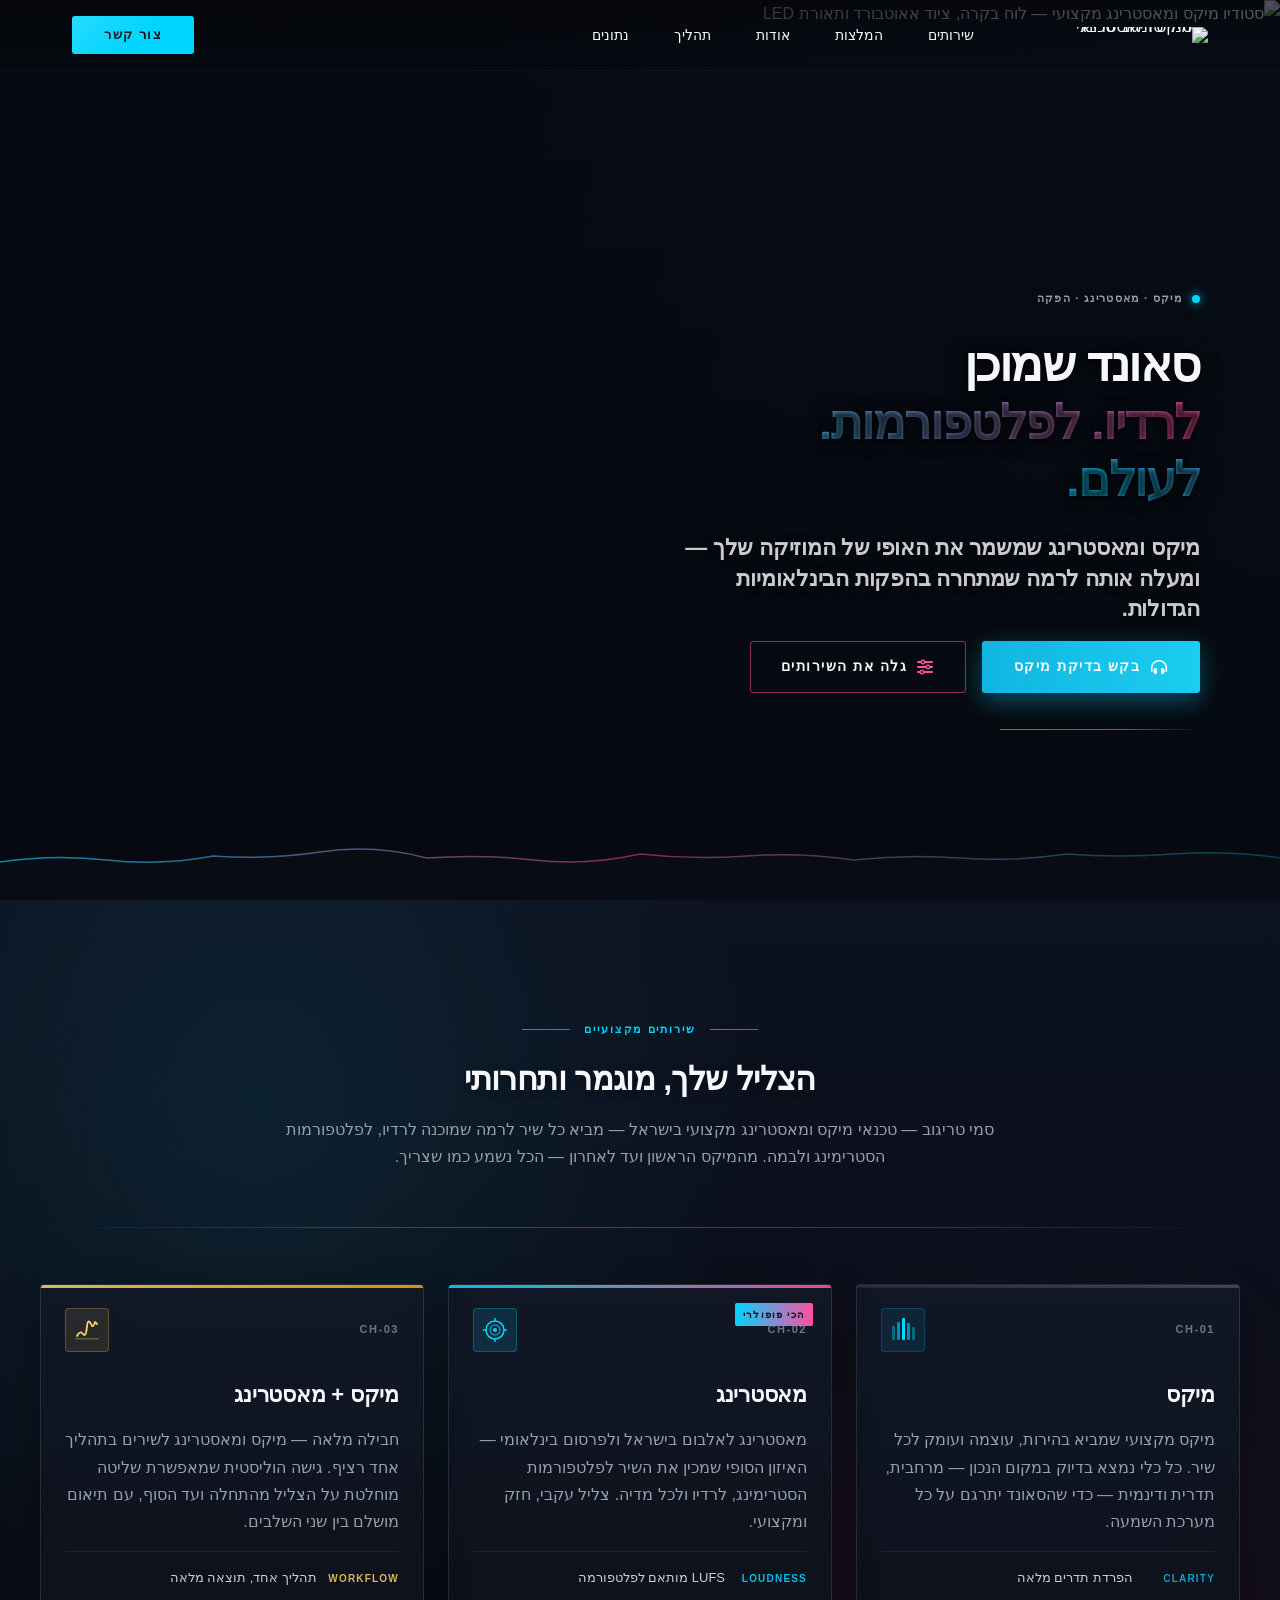
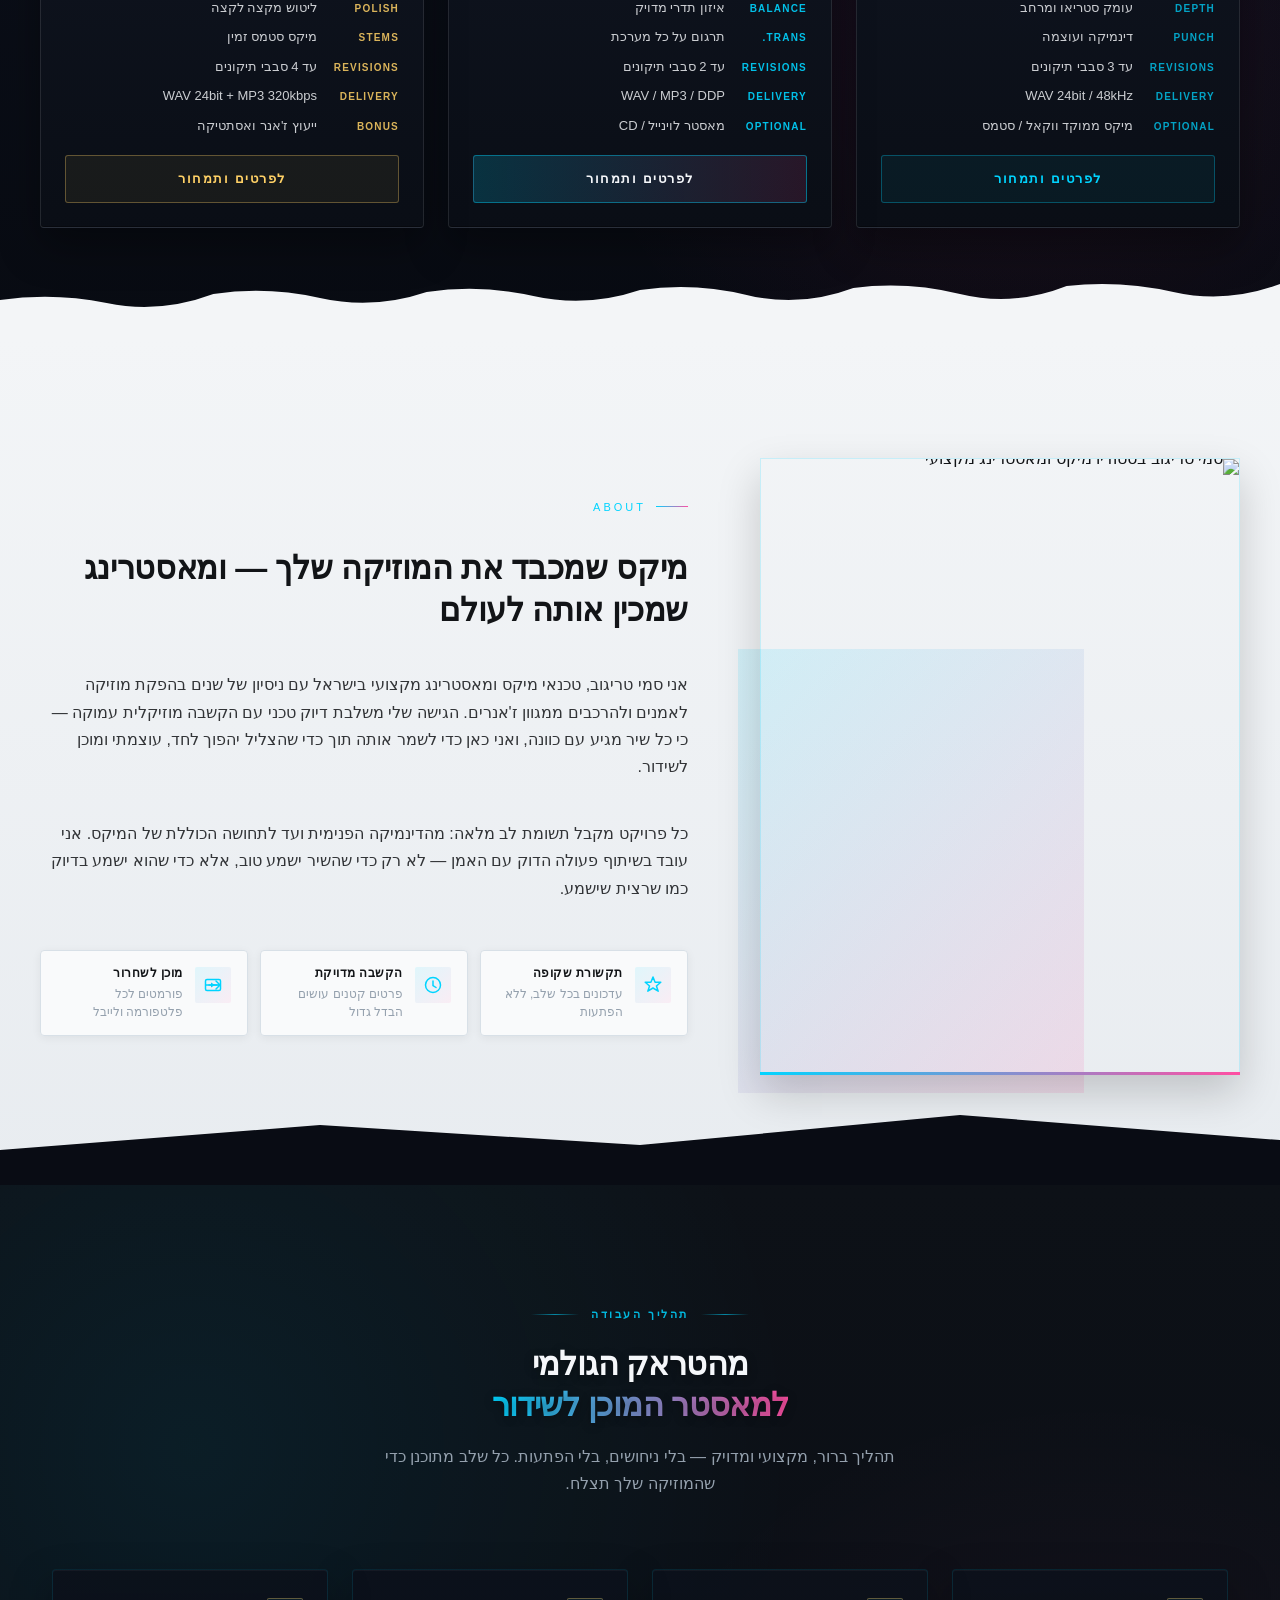
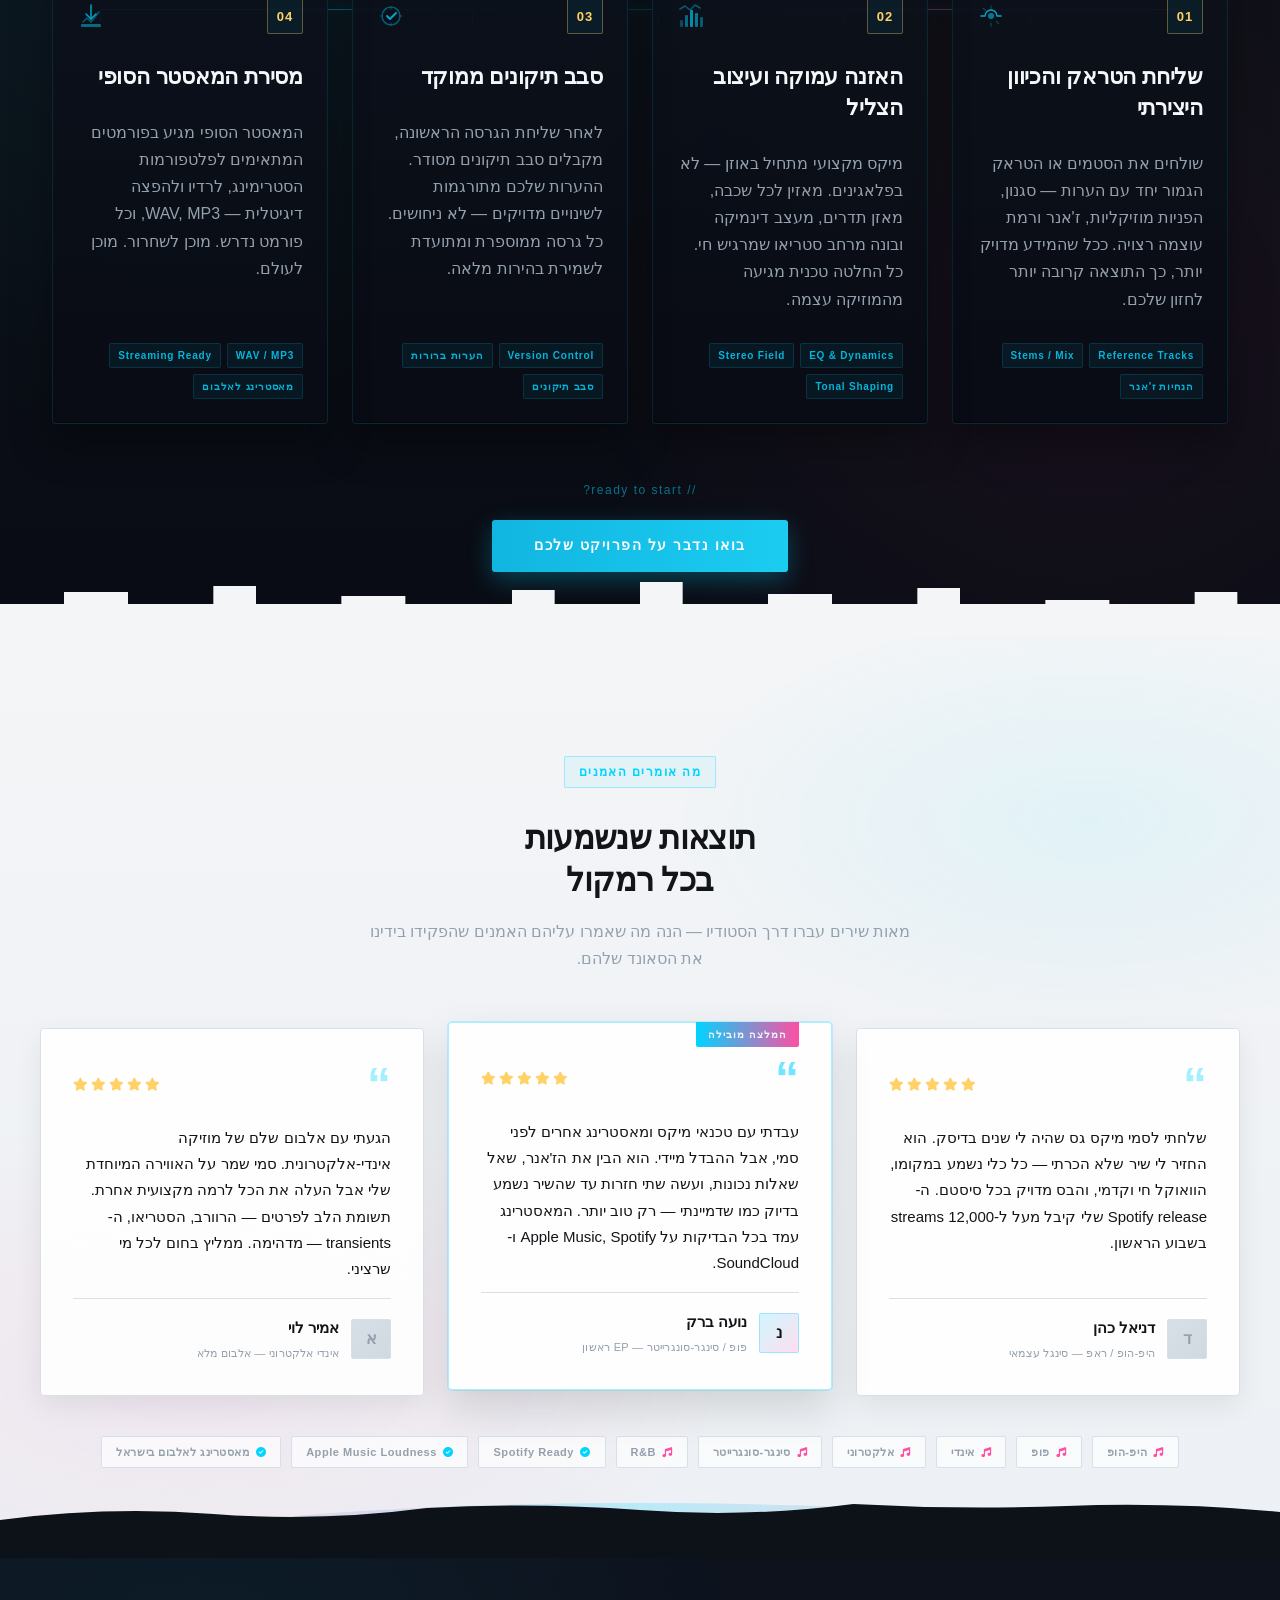
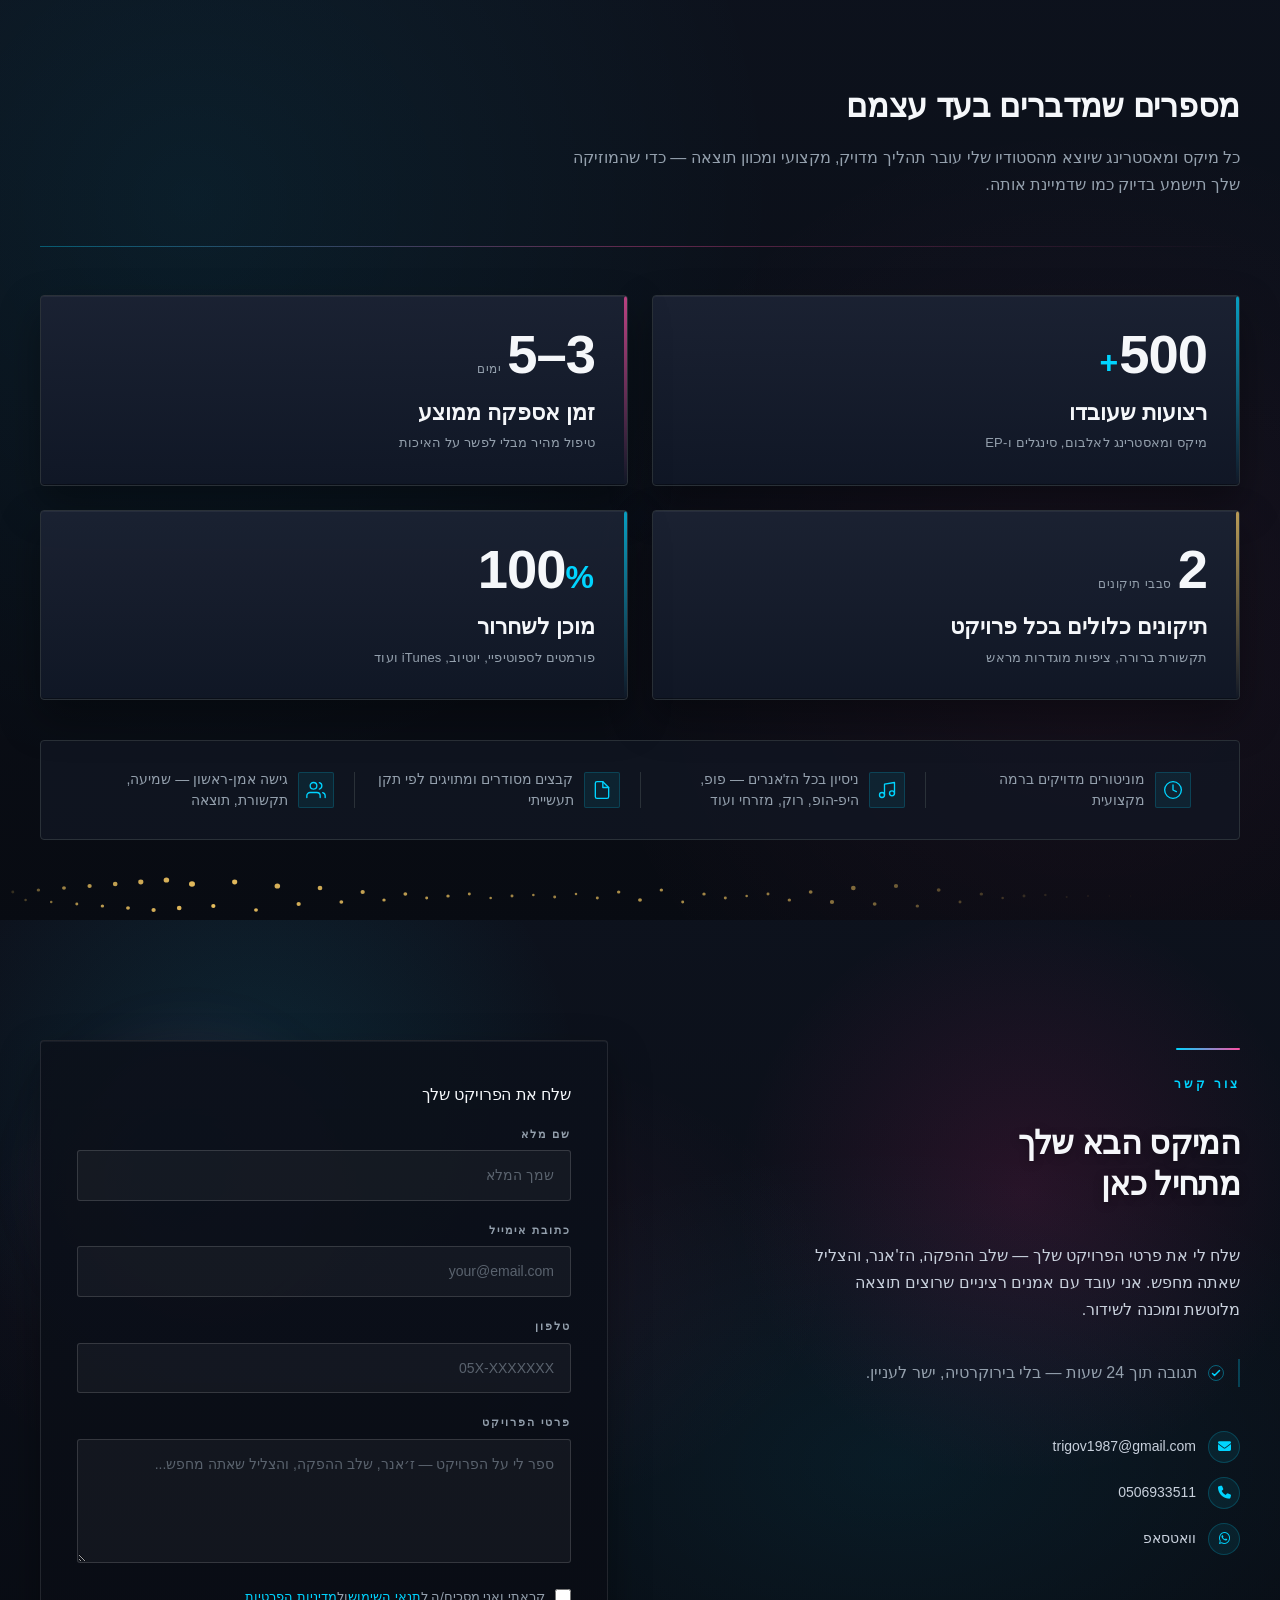
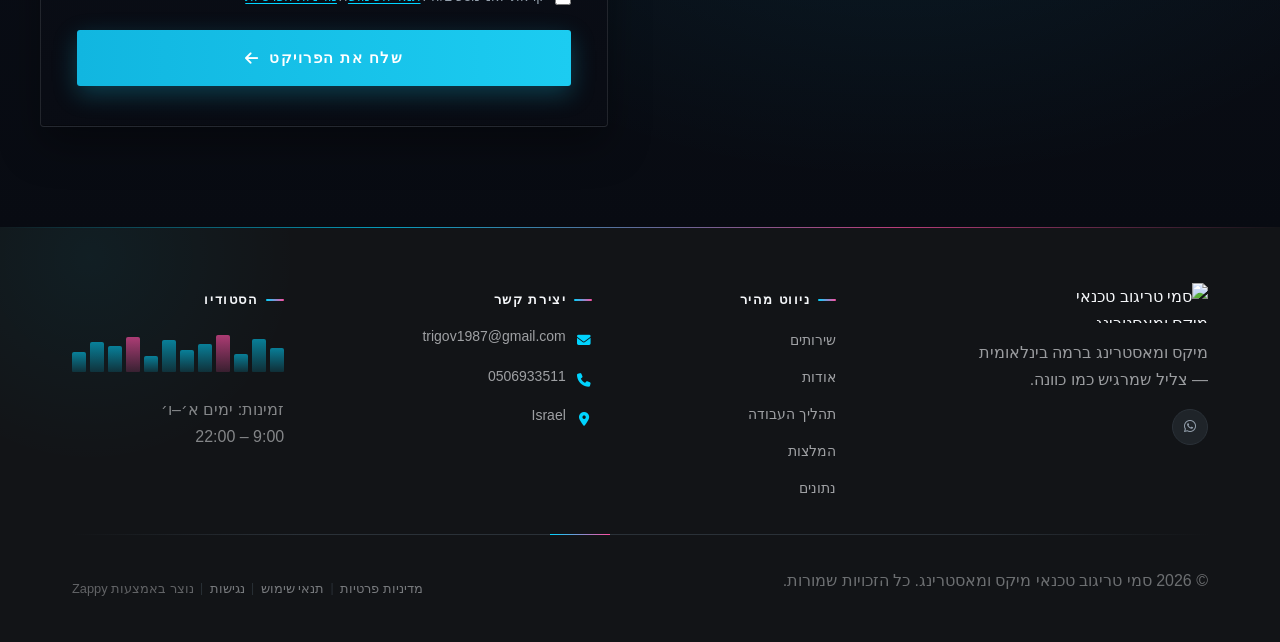
==== commit 6f44f8db: "Incremental sync: 1 page(s) — update_text" ====
--- a/public/index.html
+++ b/public/index.html
@@ -1 +1 @@
-<!doctype html><html dir="rtl" lang="he"><head><meta charset="UTF-8"><meta content="width=device-width,initial-scale=1" name="viewport"><meta content="index, follow" name="robots"><title>מיקס — סמי טריגוב טכנאי מיקס ומאסטרינג</title><meta content="A professional mixing and mastering engineer offering audio post-production services. The business revolves around crafting polished, radio-ready sound for musi" name="description"><meta content="מיקס, מיקס ומאסטרינג לשירים, טכנאי מיקס מקצועי בישראל, מאסטרינג לאלבום בישראל" name="keywords"><link href="/assets/favicon.ico" rel="icon" type="image/x-icon"><link href="/assets/favicon-16x16.png" rel="icon" type="image/png" sizes="16x16"><link href="/assets/favicon-32x32.png" rel="icon" type="image/png" sizes="32x32"><link href="/assets/favicon-48x48.png" rel="icon" type="image/png" sizes="48x48"><link href="/assets/favicon-192x192.png" rel="icon" type="image/png" sizes="192x192"><link href="/assets/favicon-512x512.png" rel="icon" type="image/png" sizes="512x512"><link href="/assets/apple-touch-icon.png" rel="apple-touch-icon"><script>!function(){"use strict";var t="bcdcfe9a-ce93-44e8-b793-5a933f4e185d",e="https://api.zappy5.com/api/analytics/track",a=18e5,n=2592e6,o=!0,i=!0,r=!0;var s=function(){var e="zappy_visitor_"+t,a=null;try{if(a=localStorage.getItem(e)){var o=JSON.parse(a),i=Date.now();if(i-o.created<n)return o.lastSeen=i,localStorage.setItem(e,JSON.stringify(o)),o.id}}catch(t){console.warn("Zappy Analytics: LocalStorage not available")}var r="zv_"+Date.now()+"_"+Math.random().toString(36).substr(2,9);try{localStorage.setItem(e,JSON.stringify({id:r,created:Date.now(),lastSeen:Date.now()}))}catch(t){}return r}(),c=function(){var e="zappy_session_"+t,n=null;try{if(n=sessionStorage.getItem(e)){var o=JSON.parse(n),i=Date.now();if(i-o.timestamp<a)return o.timestamp=i,sessionStorage.setItem(e,JSON.stringify(o)),o.id}}catch(t){console.warn("Zappy Analytics: SessionStorage not available")}var r="zs_"+Date.now()+"_"+Math.random().toString(36).substr(2,9);try{sessionStorage.setItem(e,JSON.stringify({id:r,timestamp:Date.now()}))}catch(t){}return r}();function l(a,n){n=n||{};var o={website_id:t,event_type:a,page_path:window.location.pathname,referrer:document.referrer||"direct",visitor_id:s,session_id:c,metadata:n};if(navigator.sendBeacon){var i=new Blob([JSON.stringify(o)],{type:"application/json"});navigator.sendBeacon(e,i)}else fetch(e,{method:"POST",headers:{"Content-Type":"application/json"},body:JSON.stringify(o),keepalive:!0}).catch(function(t){console.warn("Zappy Analytics: Failed to track event",t)})}o&&l("pageview",{title:document.title,url:window.location.href}),i&&document.addEventListener("click",function(t){var e=t.target;if("BUTTON"===e.tagName||e.closest("button")){var a="BUTTON"===e.tagName?e:e.closest("button");l("click",{element:"button",text:a.textContent.trim().substring(0,100),id:a.id||null,class:a.className||null})}else if("A"===e.tagName||e.closest("a")){var n="A"===e.tagName?e:e.closest("a");l("navigation",{element:"link",text:n.textContent.trim().substring(0,100),href:n.href,external:n.hostname!==window.location.hostname})}},!0),r&&document.addEventListener("submit",function(t){var e=t.target;l("form_submit",{form_id:e.id||null,form_name:e.name||null,form_action:e.action||null,form_method:e.method||"GET"})},!0);var d=Date.now();window.addEventListener("beforeunload",function(){l("page_unload",{time_on_page:Math.floor((Date.now()-d)/1e3),page_path:window.location.pathname})}),window.zappyAnalytics={track:l,getVisitorId:function(){return s},getSessionId:function(){return c}}}()</script><meta content="מיקס — סמי טריגוב טכנאי מיקס ומאסטרינג" property="og:title"><meta content="A professional mixing and mastering engineer offering audio post-production services. The business revolves around crafting polished, radio-ready sound for musi" property="og:description"><meta content="website" property="og:type"><meta content="he_IL" property="og:locale"><meta content="summary_large_image" name="twitter:card"><meta content="מיקס — סמי טריגוב טכנאי מיקס ומאסטרינג" name="twitter:title"><meta content="A professional mixing and mastering engineer offering audio post-production services. The business revolves around crafting polished, radio-ready sound for musi" name="twitter:description"><link href="https://cdnjs.cloudflare.com/ajax/libs/font-awesome/6.4.0/css/all.min.css" rel="stylesheet"><link href="/assets/favicon.ico" rel="icon" type="image/x-icon"><link href="/assets/favicon-16x16.png" rel="icon" type="image/png" sizes="16x16"><link href="/assets/favicon-32x32.png" rel="icon" type="image/png" sizes="32x32"><link href="/assets/favicon-48x48.png" rel="icon" type="image/png" sizes="48x48"><link href="/assets/favicon-192x192.png" rel="icon" type="image/png" sizes="192x192"><link href="/assets/favicon-512x512.png" rel="icon" type="image/png" sizes="512x512"><link href="/assets/apple-touch-icon.png" rel="apple-touch-icon"><link href="https://cdn.jsdelivr.net/npm/vanilla-cookieconsent@3/dist/cookieconsent.css" rel="stylesheet"><script src="https://cdn.jsdelivr.net/npm/vanilla-cookieconsent@3/dist/cookieconsent.umd.js"></script><script src="https://cdn.jsdelivr.net/gh/mickidum/acc_toolbar/acctoolbar/acctoolbar.min.js"></script><link href="/styles.css" rel="stylesheet"><style id="zappy-dropdown-submenu-styles">#navMenu li:has(.sub-menu),.nav-menu li:has(.sub-menu),.navbar li:has(.sub-menu),nav li:has(.sub-menu){position:relative}#navMenu .sub-menu,.nav-menu .sub-menu,.navbar .sub-menu,nav .sub-menu{display:block!important;position:absolute!important;top:100%;left:0;min-width:220px;background:#fff;border-radius:8px;box-shadow:0 8px 25px rgba(0,0,0,.15);padding:8px 0;opacity:0;visibility:hidden;transform:translateY(10px);transition:all .3s ease;z-index:1000;list-style:none;pointer-events:none}#navMenu li:hover>.sub-menu,.nav-menu li:hover>.sub-menu,.navbar li:hover>.sub-menu,nav li:hover>.sub-menu{opacity:1!important;visibility:visible!important;transform:translateY(0)!important;pointer-events:auto!important}.sub-menu li{list-style:none;margin:0;padding:0}.sub-menu a{display:block!important;padding:10px 16px!important;color:var(--text-dark,#333)!important;font-weight:500;text-decoration:none;white-space:nowrap;transition:background-color .2s}.sub-menu a:hover{background-color:#f5f5f5}[dir=rtl] .nav-menu .sub-menu,[dir=rtl] .navbar .sub-menu,[dir=rtl] nav .sub-menu,html[lang=ar] .nav-menu .sub-menu,html[lang=ar] .navbar .sub-menu,html[lang=ar] nav .sub-menu,html[lang=he] .nav-menu .sub-menu,html[lang=he] .navbar .sub-menu,html[lang=he] nav .sub-menu{left:auto!important;right:0!important}.sub-menu:empty,.sub-menu:not(:has(li)):not(:has(> a)),.sub-menu:not(:has(li:not(.zappy-hidden-menu-item))):not(:has(> a)){display:none!important;opacity:0!important;visibility:hidden!important;pointer-events:none!important}li:has(.menu-group-title):hover>.sub-menu{opacity:1!important;visibility:visible!important;transform:translateY(0)!important;pointer-events:auto!important}#navMenu>li>.menu-group-title,.nav-menu>li>.menu-group-title{display:inline-block;padding:.5rem 1rem;cursor:default;user-select:none}@media (max-width:768px){#navMenu .sub-menu,.nav-menu .sub-menu,.navbar .sub-menu,nav .sub-menu{position:static!important;transform:none!important;box-shadow:none!important;background:0 0!important;max-height:0;overflow:hidden;opacity:0;visibility:hidden;transition:max-height .3s ease,opacity .3s ease;padding:0!important;border-radius:0!important}.sub-menu.mobile-expanded{max-height:60vh!important;overflow-y:auto!important;opacity:1!important;visibility:visible!important;padding:8px 0 8px 16px!important}[dir=rtl] .sub-menu.mobile-expanded,html[lang=he] .sub-menu.mobile-expanded{padding:8px 16px 8px 0!important}#navMenu li:hover>.sub-menu,.nav-menu li:hover>.sub-menu,.navbar li:hover>.sub-menu,nav li:hover>.sub-menu{opacity:0;visibility:hidden;pointer-events:none}#navMenu li>.sub-menu.mobile-expanded,.nav-menu li>.sub-menu.mobile-expanded,.navbar li>.sub-menu.mobile-expanded,nav li>.sub-menu.mobile-expanded{opacity:1!important;visibility:visible!important;pointer-events:auto!important}#navMenu li:has(.sub-menu),.nav-menu li:has(.sub-menu),.navbar li:has(.sub-menu),nav li:has(.sub-menu){display:flex!important;flex-wrap:wrap!important;align-items:center!important;position:relative!important;min-height:44px!important}#navMenu li:has(.sub-menu)>a,.nav-menu li:has(.sub-menu)>a,.navbar li:has(.sub-menu)>a,nav li:has(.sub-menu)>a{flex:1!important;min-width:0!important}#navMenu li:has(.sub-menu)>.menu-group-title,.nav-menu li:has(.sub-menu)>.menu-group-title,.navbar li:has(.sub-menu)>.menu-group-title,nav li:has(.sub-menu)>.menu-group-title{flex:1!important;min-width:0!important;padding:0!important;line-height:inherit!important}#navMenu li:has(.sub-menu)>.sub-menu,.nav-menu li:has(.sub-menu)>.sub-menu,.navbar li:has(.sub-menu)>.sub-menu,nav li:has(.sub-menu)>.sub-menu{flex-basis:100%!important;width:100%!important}#navMenu li:has(.sub-menu)>a [class*=arrow],#navMenu li:has(.sub-menu)>a [class*=chevron],.nav-menu li:has(.sub-menu)>a .fa-angle-down,.nav-menu li:has(.sub-menu)>a .fa-chevron-down,.nav-menu li:has(.sub-menu)>a [class*=arrow],.nav-menu li:has(.sub-menu)>a [class*=chevron],nav li:has(.sub-menu)>a [class*=arrow],nav li:has(.sub-menu)>a [class*=chevron]{display:none!important;visibility:hidden!important}.mobile-submenu-toggle{display:flex!important;align-items:center!important;justify-content:center!important;width:44px!important;height:auto!important;background:0 0!important;border:none!important;cursor:pointer!important;color:var(--text-dark)!important;position:static!important;flex-shrink:0!important;align-self:stretch!important;z-index:2!important;padding:0!important;margin:0!important}.mobile-submenu-toggle::after{content:''!important;width:0!important;height:0!important;border-left:6px solid transparent!important;border-right:6px solid transparent!important;border-top:7px solid currentColor!important;transition:transform .3s ease!important}.mobile-submenu-toggle.expanded::after{transform:rotate(180deg)!important}.sub-menu a{padding:10px 0!important;display:block!important;color:var(--text-dark)!important}.navbar .sub-menu li a,.zappy-products-dropdown .sub-menu a,nav.navbar .sub-menu li a{color:var(--text-dark)!important}}@media (min-width:769px){.mobile-submenu-toggle{display:none!important}}</style><style id="mobile-lang-menu-deployed-css">@media (max-width:768px){.lang-switcher,.nav-container .lang-switcher,.nav-cta-container .lang-switcher,.nav-ecommerce-icons .lang-switcher,.nav-icons-left .lang-switcher,.navbar .lang-switcher,.navbar .nav-cta-container .lang-switcher{display:none!important}.mobile-lang-menu{width:100%;border-top:1px solid rgba(128,128,128,.2);padding:8px 0 0 0;margin-top:8px}.mobile-lang-toggle{display:flex!important;align-items:center;justify-content:space-between;width:100%;padding:12px 16px;background:0 0;border:none;cursor:pointer;font-size:15px;color:inherit;font-family:inherit}.mobile-lang-toggle::after{content:'';display:inline-block;width:8px;height:8px;border-right:2px solid currentColor;border-bottom:2px solid currentColor;transform:rotate(45deg);transition:transform .3s ease;margin-left:8px}.mobile-lang-toggle.expanded::after{transform:rotate(-135deg)}.mobile-lang-options{max-height:0;overflow:hidden;transition:max-height .3s ease}.mobile-lang-options.expanded{max-height:300px}.mobile-lang-option{display:flex!important;align-items:center;gap:10px;padding:10px 24px;text-decoration:none;color:inherit;font-size:14px;font-family:inherit}.mobile-lang-option:hover{background:rgba(128,128,128,.1)}.mobile-lang-option.active{font-weight:600;opacity:.7;pointer-events:none}.mobile-lang-option img{width:20px;height:20px;border-radius:50%}}@media (min-width:769px){.mobile-lang-menu{display:none!important}}</style><style id="zappy-widget-visibility">#mic-access-tool-box,#mic-access-tool-general-button,#mic-init-access-tool #mic-access-tool-box,#mic-init-access-tool #mic-access-tool-general-button,#mic-init-access-tool .mic-access-tool-general-button,._access-icon,._access-menu,.mic-access-tool-box,.mic-access-tool-general-button,div[id*=mic-access-tool-box]{display:none!important;visibility:hidden!important;opacity:0!important;pointer-events:none!important}</style></head><body><nav class="navbar" dir="rtl"><button class="mobile-toggle" aria-label="Menu" id="mobileToggle"><svg viewBox="0 0 24 24" fill="none" height="24" width="24" class="hamburger-icon"><path d="M3 12h18M3 6h18M3 18h18" stroke="currentColor" stroke-width="2" stroke-linecap="round"></path></svg><svg viewBox="0 0 24 24" fill="none" height="24" width="24" class="close-icon" style="display:none"><path d="M18 6L6 18M6 6l12 12" stroke="currentColor" stroke-width="2" stroke-linecap="round"></path></svg></button><button class="phone-header-btn" aria-label="Call" data-phone="0506933511"><svg viewBox="0 0 24 24" fill="currentColor" height="20" width="20"><path d="M22 16.92v3a2 2 0 0 1-2.18 2 19.79 19.79 0 0 1-8.63-3.07 19.5 19.5 0 0 1-6-6 19.79 19.79 0 0 1-3.07-8.67A2 2 0 0 1 4.11 2h3a2 2 0 0 1 2 1.72 12.84 12.84 0 0 0 .7 2.81 2 2 0 0 1-.45 2.11L8.09 9.91a16 16 0 0 0 6 6l1.27-1.27a2 2 0 0 1 2.11-.45 12.84 12.84 0 0 0 2.81.7A2 2 0 0 1 22 16.92z"></path></svg></button><div class="nav-container"><div class="nav-right-group"><div class="nav-brand"><a href="/" class="logo-link"><img alt="סמי טריגוב טכנאי מיקס ומאסטרינג" src="/assets/business-logo.webp" class="logo"></a></div><ul class="nav-menu" id="navMenu"><li><a href="#services">שירותים</a></li><li><a href="#zappy-section-4">המלצות</a></li><li><a href="#about">אודות</a></li><li><a href="#process">תהליך</a></li><li><a href="#stats">נתונים</a></li></ul></div><div class="nav-cta-container"><a href="#contact" class="nav-cta-btn">צור קשר</a></div></div></nav><script>window.addEventListener("load",function(){const e=document.querySelector(".navbar, nav, header");if(!e)return void console.log("[Navbar] Navbar element not found");let t=document.getElementById("mobileToggle")||document.querySelector(".mobile-toggle")||document.querySelector(".hamburger")||document.querySelector(".hamburger-menu")||document.querySelector(".menu-toggle")||document.querySelector(".burger-menu")||document.querySelector('[aria-label="Menu"]')||document.querySelector('[aria-label="תפריט"]');const o=document.querySelector(".phone-header-btn"),n=window.getComputedStyle(e);let r=n.backgroundColor;if(console.log("[Navbar] Initial navbar background:",r),"transparent"===r||"rgba(0, 0, 0, 0)"===r||r.startsWith("rgba")&&r.includes(", 0)")){const e=n.backgroundImage;if(e&&"none"!==e)console.log("[Navbar] Navbar has background image/gradient, using dark text"),r="rgb(240, 240, 240)";else{const e=window.getComputedStyle(document.body).backgroundColor;console.log("[Navbar] Navbar transparent, using body background:",e),r=e}}const i=r.match(/\d+/g);if(i&&i.length>=3){const e=(.299*parseInt(i[0])+.587*parseInt(i[1])+.114*parseInt(i[2]))/255;console.log("[Navbar] Mobile button colors preserved from Claude CSS (luminance:",e.toFixed(2)+")");const n=document.createElement("style");n.id="zappy-mobile-nav-fix";document.documentElement.lang;document.documentElement.dir,n.textContent='\n        /* Hide mobile buttons on desktop, show only on mobile */\n        @media (min-width: 769px) {\n          .mobile-toggle,\n          .phone-header-btn {\n            display: none !important;\n          }\n        }\n        \n        /* Show and position mobile buttons correctly on mobile */\n        @media (max-width: 768px) {\n          .mobile-toggle,\n          .phone-header-btn {\n            position: absolute !important;\n            top: 50% !important;\n            transform: translateY(-50%) !important;\n            z-index: 1001 !important;\n            display: flex !important;\n            align-items: center !important;\n            justify-content: center !important;\n            width: 36px !important;\n            height: 36px !important;\n            border-radius: 50% !important;\n            border: none !important;\n            cursor: pointer !important;\n            padding: 6px !important;\n            background: none !important;\n            color: var(--nav-text, var(--text-dark)) !important;\n          }\n          \n          /* LTR positioning (default): hamburger LEFT, phone RIGHT */\n          html:not([dir="rtl"]):not([lang="he"]):not([lang="ar"]) .mobile-toggle,\n          html[dir="ltr"] .mobile-toggle {\n            left: 12px !important;\n            right: auto !important;\n          }\n          html:not([dir="rtl"]):not([lang="he"]):not([lang="ar"]) .phone-header-btn,\n          html[dir="ltr"] .phone-header-btn {\n            right: 12px !important;\n            left: auto !important;\n          }\n          \n          /* RTL positioning: hamburger RIGHT, phone LEFT */\n          html[dir="rtl"] .mobile-toggle,\n          html[lang="he"] .mobile-toggle,\n          html[lang="ar"] .mobile-toggle {\n            right: 12px !important;\n            left: auto !important;\n          }\n          html[dir="rtl"] .phone-header-btn,\n          html[lang="he"] .phone-header-btn,\n          html[lang="ar"] .phone-header-btn {\n            left: 12px !important;\n            right: auto !important;\n          }\n          \n          /* CRITICAL: Ensure nav-container has min-height on mobile */\n          /* All children are positioned absolutely/fixed on mobile, so height:auto collapses to 0 */\n          .nav-container {\n            min-height: 70px !important;\n            position: relative !important;\n          }\n          \n          /* Ensure SVG icons are properly sized and inherit color */\n          .mobile-toggle svg,\n          .phone-header-btn svg {\n            width: 24px !important;\n            height: 24px !important;\n            /* Don\'t force display - let JavaScript control hamburger/close toggle */\n          }\n          \n          /* Reset nav-cta-container on mobile - remove desktop box-shadow/padding */\n          /* that creates a visible ghost box when CTA button is hidden */\n          .nav-cta-container {\n            box-shadow: none !important;\n            padding: 0 !important;\n          }\n          \n          /* Hide nav-cta-container entirely on mobile when there\'s no lang-switcher */\n          /* (only the CTA button is inside, and it\'s hidden on mobile) */\n          .nav-cta-container:not(:has(.lang-switcher)) {\n            display: none !important;\n          }\n          \n          /* CRITICAL: Prevent hero image fade gradient from bleeding over headline text */\n          /* The .image-fade-gradient has bottom: -30px (extends below parent) */\n          /* On mobile stacked layout, this overlaps the h1 text below the image */\n          .hero-image-column {\n            overflow: hidden !important;\n          }\n          .image-fade-gradient {\n            bottom: 0 !important;\n          }\n          \n          /* Hide desktop language switcher on mobile - hamburger menu handles it */\n          /* High specificity to override stored CSS */\n          .lang-switcher,\n          .nav-cta-container .lang-switcher,\n          .nav-container .lang-switcher,\n          .navbar .lang-switcher,\n          .navbar .nav-cta-container .lang-switcher {\n            display: none !important;\n          }\n        }\n      ';const r=document.getElementById("zappy-mobile-nav-fix");r&&r.remove(),document.head.appendChild(n),console.log("[Navbar] Critical CSS injected for mobile nav positioning");const l=window.innerWidth<=768;if(t){const e=t.querySelector(".hamburger-icon"),o=t.querySelector(".close-icon");e&&(e.style.setProperty("width","24px","important"),e.style.setProperty("height","24px","important"),e.style.setProperty("display","block","important")),o&&(o.style.setProperty("width","24px","important"),o.style.setProperty("height","24px","important"),o.style.setProperty("display","none","important")),l?(t.style.setProperty("position","absolute","important"),t.style.setProperty("top","50%","important"),t.style.setProperty("transform","translateY(-50%)","important"),t.style.setProperty("z-index","1001","important"),t.style.removeProperty("left"),t.style.removeProperty("right"),console.log("[Navbar] Mobile toggle positioning applied (mobile viewport)")):(t.style.removeProperty("position"),t.style.removeProperty("top"),t.style.removeProperty("transform"),t.style.removeProperty("z-index"),t.style.removeProperty("left"),t.style.removeProperty("right"),console.log("[Navbar] Desktop viewport - cleared mobile toggle inline positioning"))}if(o){const e=o.querySelector("svg");e&&(e.style.width="24px",e.style.height="24px",e.setAttribute("width","24"),e.setAttribute("height","24")),l?(o.style.setProperty("position","absolute","important"),o.style.setProperty("top","50%","important"),o.style.setProperty("transform","translateY(-50%)","important"),o.style.setProperty("z-index","1001","important"),o.style.removeProperty("left"),o.style.removeProperty("right"),console.log("[Navbar] Phone button positioning applied (mobile viewport)")):(o.style.removeProperty("position"),o.style.removeProperty("top"),o.style.removeProperty("transform"),o.style.removeProperty("z-index"),o.style.removeProperty("left"),o.style.removeProperty("right"),console.log("[Navbar] Desktop viewport - cleared phone button inline positioning"))}}else console.log("[Navbar] Could not parse background color:",r);t=document.getElementById("mobileToggle")||document.querySelector(".mobile-toggle")||document.querySelector(".hamburger")||document.querySelector(".hamburger-menu")||document.querySelector(".menu-toggle")||document.querySelector(".burger-menu")||document.querySelector('[aria-label="Menu"]')||document.querySelector('[aria-label="תפריט"]');const l=document.getElementById("navMenu")||document.querySelector(".nav-menu")||document.querySelector(".nav-links")||document.querySelector("nav ul:not(.submenu)");if(!t||!l)return void console.log("[Navbar] Mobile toggle or menu not found:",{toggle:!!t,menu:!!l});l.id||(l.id="navMenu"),console.log("[Navbar] Initializing mobile menu...");const a=t.cloneNode(!0);t.parentNode.replaceChild(a,t),a.addEventListener("click",function(e){e.preventDefault(),e.stopPropagation();const t=this.querySelector(".hamburger-icon"),o=this.querySelector(".close-icon");l.classList.contains("active")?(l.classList.remove("active"),t&&t.style.setProperty("display","block","important"),o&&o.style.setProperty("display","none","important"),document.body.style.overflow="",console.log("[Navbar] Menu closed")):(l.classList.add("active"),t&&t.style.setProperty("display","none","important"),o&&o.style.setProperty("display","block","important"),document.body.style.overflow="hidden",console.log("[Navbar] Menu opened"))}),l.querySelectorAll("a").forEach(function(e){e.addEventListener("click",function(){if("#"===this.getAttribute("href"))return;const e=a.querySelector(".hamburger-icon"),t=a.querySelector(".close-icon");l.classList.remove("active"),e&&e.style.setProperty("display","block","important"),t&&t.style.setProperty("display","none","important"),document.body.style.overflow="",console.log("[Navbar] Menu closed (link clicked)")})});var s=l.querySelectorAll(".dropdown-toggle");s.forEach(function(e){e.addEventListener("click",function(e){e.preventDefault(),e.stopPropagation();var t=this.closest(".nav-dropdown");t&&(t.parentNode.querySelectorAll(".nav-dropdown.open").forEach(function(e){e!==t&&e.classList.remove("open")}),t.classList.toggle("open"),console.log("[Navbar] Dropdown toggled:",t.classList.contains("open")?"open":"closed"))})}),document.addEventListener("click",function(e){e.target.closest(".nav-dropdown")||document.querySelectorAll(".nav-dropdown.open").forEach(function(e){e.classList.remove("open")})}),console.log("[Navbar] Dropdown handlers initialized for "+s.length+" dropdowns"),o&&o.addEventListener("click",function(){const e=document.querySelectorAll('a[href^="tel:"]'),t=e.length>0?e[0].getAttribute("href").replace("tel:",""):"0506933511";window.location.href="tel:"+t,console.log("[Navbar] Phone button clicked")}),console.log("[Navbar] Mobile menu initialized successfully");const p=function(){const e=document.querySelector(".whatsapp-float");e&&(window.innerWidth>=769?(e.style.setProperty("display","none","important"),e.style.setProperty("visibility","hidden","important"),e.style.setProperty("opacity","0","important"),e.style.setProperty("pointer-events","none","important"),console.log("[WhatsApp] Button hidden on desktop")):(e.style.removeProperty("display"),e.style.removeProperty("visibility"),e.style.removeProperty("opacity"),e.style.removeProperty("pointer-events"),console.log("[WhatsApp] Button visible on mobile")))};let c;p(),window.addEventListener("resize",function(){clearTimeout(c),c=setTimeout(p,100)})})</script><main><section class="index-hero-section" data-layout-spec="בית-hero" dir="rtl" id="zappy-section-0" data-hero-type="fullscreen-scrim"><div class="index-hero-bg"><img alt="סטודיו מיקס ומאסטרינג מקצועי — לוח בקרה, ציוד אאוטבורד ותאורת LED" src="/assets/site-index-hero-image-1.webp" data-context="Cinematic dark professional recording studio control room at midnight. A large mixing console with glowing LED meters and faders in the foreground. Outboard gear rack units with illuminated VU meters on the right side. Subtle waveform reflections on glossy surfaces. Cyan and magenta LED accent lighting from hardware units. Deep shadows, dramatic chiaroscuro lighting, ultra-realistic photography style. The left/right side has brighter console lights and spectral detail while the left portion is darker for text overlay. Professional audio post-production environment, high-end studio aesthetic." data-placeholder="index-hero-image-1" height="1080" width="1920" data-hero-bg="true"></div><div class="index-hero-scrim" aria-hidden="true"></div><div class="index-hero-container"><div class="index-hero-content"><div class="index-hero-label"><span class="index-hero-label-dot" aria-hidden="true"></span><span>מיקס · מאסטרינג · הפקה</span></div><h1 class="index-hero-h1">סאונד שמוכן<br><span class="index-hero-h1-accent">לרדיו. לפלטפורמות.<br>לעולם.</span></h1><h3 class="index-hero-subtitle">מיקס ומאסטרינג שמשמר את האופי של המוזיקה שלך — ומעלה אותה לרמה שמתחרה בהפקות הבינלאומיות הגדולות.</h3><div class="index-hero-ctas"><a href="#contact" class="index-hero-btn-primary"><i class="fa-solid fa-headphones-simple" aria-hidden="true"></i>בקש בדיקת מיקס</a><a href="#services" class="index-hero-btn-secondary"><i class="fa-solid fa-sliders" aria-hidden="true"></i>גלה את השירותים</a></div><div class="index-hero-signal-line" aria-hidden="true"></div></div></div><div class="index-hero-divider-wrapper"><svg viewBox="0 0 1440 90" xmlns="http://www.w3.org/2000/svg" aria-hidden="true" data-no-icon-edit="true" preserveAspectRatio="none"><path d="M0,90 L0,52 Q60,44 120,50 T240,46 Q300,50 360,42 T480,48 Q540,44 600,50 T720,44 Q780,50 840,46 T960,50 Q1020,44 1080,48 T1200,44 Q1260,48 1320,44 T1440,48 L1440,90 Z" fill="#090C14"></path><path d="M0,52 Q60,44 120,50 T240,46 Q300,50 360,42 T480,48 Q540,44 600,50 T720,44 Q780,50 840,46 T960,50 Q1020,44 1080,48 T1200,44 Q1260,48 1320,44 T1440,48" stroke="url(#waveGradient)" stroke-width="1.5" fill="#090C14" opacity="0.7"></path><defs><linearGradient id="waveGradient" x1="0%" x2="100%" y1="0%" y2="0%"><stop offset="0%" stop-color="#00D4FF" stop-opacity="0.9"></stop><stop offset="50%" stop-color="#FF4FA3" stop-opacity="0.7"></stop><stop offset="100%" stop-color="#00D4FF" stop-opacity="0.4"></stop></linearGradient></defs></svg></div></section><section class="index-services-section" data-layout-spec="בית-services" dir="rtl" id="services"><div class="services-container"><div class="services-intro"><div class="services-eyebrow"><span class="eyebrow-line"></span><span class="eyebrow-text">שירותים מקצועיים</span><span class="eyebrow-line"></span></div><h2 class="services-heading">הצליל שלך, מוגמר ותחרותי</h2><p class="services-subheading">סמי טריגוב — טכנאי מיקס ומאסטרינג מקצועי בישראל — מביא כל שיר לרמה שמוכנה לרדיו, לפלטפורמות הסטרימינג ולבמה. מהמיקס הראשון ועד לאחרון — הכל נשמע כמו שצריך.</p></div><div class="services-accent-line" aria-hidden="true"></div><div class="services-grid"><article class="service-card" id="zappy-section-2"><div class="card-top-strip" aria-hidden="true"></div><div class="card-header"><div class="card-channel-label">CH-01</div><div class="card-icon-wrap"><svg viewBox="0 0 28 28" fill="none" height="28" width="28" data-element-type="icon" data-icon-type="svg" xmlns="http://www.w3.org/2000/svg" aria-hidden="true"><rect height="14" rx="1" width="3" x="3" y="10" fill="currentColor" opacity="0.4"></rect><rect height="18" rx="1" width="3" x="8" y="6" fill="currentColor" opacity="0.6"></rect><rect height="22" rx="1" width="3" x="13" y="2" fill="currentColor"></rect><rect height="17" rx="1" width="3" x="18" y="7" fill="currentColor" opacity="0.6"></rect><rect height="13" rx="1" width="3" x="23" y="11" fill="currentColor" opacity="0.4"></rect></svg></div></div><div class="card-body"><h3 class="card-title">מיקס</h3><p class="card-description">מיקס מקצועי שמביא בהירות, עוצמה ועומק לכל שיר. כל כלי נמצא בדיוק במקום הנכון — מרחבית, תדרית ודינמית — כדי שהסאונד יתרגם על כל מערכת השמעה.</p><div class="card-specs"><div class="spec-row"><span class="spec-label">CLARITY</span><span class="spec-value">הפרדת תדרים מלאה</span></div><div class="spec-row"><span class="spec-label">DEPTH</span><span class="spec-value">עומק סטריאו ומרחב</span></div><div class="spec-row"><span class="spec-label">PUNCH</span><span class="spec-value">דינמיקה ועוצמה</span></div><div class="spec-row"><span class="spec-label">REVISIONS</span><span class="spec-value">עד 3 סבבי תיקונים</span></div><div class="spec-row"><span class="spec-label">DELIVERY</span><span class="spec-value">WAV 24bit / 48kHz</span></div><div class="spec-row"><span class="spec-label">OPTIONAL</span><span class="spec-value">מיקס ממוקד ווקאל / סטמס</span></div></div></div><div class="card-footer"><a href="#contact" class="card-cta">לפרטים ותמחור</a></div></article><article class="service-card service-card--featured" id="zappy-section-3"><div class="card-top-strip card-top-strip--accent" aria-hidden="true"></div><div class="card-featured-badge">הכי פופולרי</div><div class="card-header"><div class="card-channel-label">CH-02</div><div class="card-icon-wrap card-icon-wrap--accent"><svg viewBox="0 0 28 28" fill="none" height="28" width="28" data-element-type="icon" data-icon-type="svg" xmlns="http://www.w3.org/2000/svg" aria-hidden="true"><circle cx="14" cy="14" r="9" fill="none" stroke="currentColor" stroke-width="1.5"></circle><circle cx="14" cy="14" r="5" fill="none" opacity="0.6" stroke="currentColor" stroke-width="1.5"></circle><circle cx="14" cy="14" r="2" fill="currentColor"></circle><line stroke="currentColor" stroke-width="1.5" x1="14" x2="14" y1="2" y2="5"></line><line stroke="currentColor" stroke-width="1.5" x1="14" x2="14" y1="23" y2="26"></line><line stroke="currentColor" stroke-width="1.5" x1="2" x2="5" y1="14" y2="14"></line><line stroke="currentColor" stroke-width="1.5" x1="23" x2="26" y1="14" y2="14"></line></svg></div></div><div class="card-body"><h3 class="card-title">מאסטרינג</h3><p class="card-description">מאסטרינג לאלבום בישראל ולפרסום בינלאומי — האיזון הסופי שמכין את השיר לפלטפורמות הסטרימינג, לרדיו ולכל מדיה. צליל עקבי, חזק ומקצועי.</p><div class="card-specs"><div class="spec-row"><span class="spec-label">LOUDNESS</span><span class="spec-value">LUFS מותאם לפלטפורמה</span></div><div class="spec-row"><span class="spec-label">BALANCE</span><span class="spec-value">איזון תדרי מדויק</span></div><div class="spec-row"><span class="spec-label">TRANS.</span><span class="spec-value">תרגום על כל מערכת</span></div><div class="spec-row"><span class="spec-label">REVISIONS</span><span class="spec-value">עד 2 סבבי תיקונים</span></div><div class="spec-row"><span class="spec-label">DELIVERY</span><span class="spec-value">WAV / MP3 / DDP</span></div><div class="spec-row"><span class="spec-label">OPTIONAL</span><span class="spec-value">מאסטר לוינייל / CD</span></div></div></div><div class="card-footer"><a href="#contact" class="card-cta card-cta--accent">לפרטים ותמחור</a></div></article><article class="service-card" id="zappy-section-4"><div class="card-top-strip card-top-strip--gold" aria-hidden="true"></div><div class="card-header"><div class="card-channel-label">CH-03</div><div class="card-icon-wrap card-icon-wrap--gold"><svg viewBox="0 0 28 28" fill="none" height="28" width="28" data-element-type="icon" data-icon-type="svg" xmlns="http://www.w3.org/2000/svg" aria-hidden="true"><path d="M4 20 Q7 14 10 18 Q13 22 14 10 Q15 2 18 8 Q20 13 22 6 L24 8" stroke="currentColor" stroke-width="1.8" stroke-linecap="round" stroke-linejoin="round" fill="none"></path><rect height="1.5" rx="0.75" width="24" x="2" y="22" fill="currentColor" opacity="0.3"></rect></svg></div></div><div class="card-body"><h3 class="card-title">מיקס + מאסטרינג</h3><p class="card-description">חבילה מלאה — מיקס ומאסטרינג לשירים בתהליך אחד רציף. גישה הוליסטית שמאפשרת שליטה מוחלטת על הצליל מהתחלה ועד הסוף, עם תיאום מושלם בין שני השלבים.</p><div class="card-specs"><div class="spec-row"><span class="spec-label">WORKFLOW</span><span class="spec-value">תהליך אחד, תוצאה מלאה</span></div><div class="spec-row"><span class="spec-label">POLISH</span><span class="spec-value">ליטוש מקצה לקצה</span></div><div class="spec-row"><span class="spec-label">STEMS</span><span class="spec-value">מיקס סטמס זמין</span></div><div class="spec-row"><span class="spec-label">REVISIONS</span><span class="spec-value">עד 4 סבבי תיקונים</span></div><div class="spec-row"><span class="spec-label">DELIVERY</span><span class="spec-value">WAV 24bit + MP3 320kbps</span></div><div class="spec-row"><span class="spec-label">BONUS</span><span class="spec-value">ייעוץ ז'אנר ואסתטיקה</span></div></div></div><div class="card-footer"><a href="#contact" class="card-cta card-cta--gold">לפרטים ותמחור</a></div></article></div></div><div class="services-divider-wrapper"><svg viewBox="0 0 1440 90" xmlns="http://www.w3.org/2000/svg" aria-hidden="true" data-no-icon-edit="true" preserveAspectRatio="none"><path d="M0,90 L0,52 Q60,44 120,55 T240,46 Q300,38 360,50 T480,44 Q540,36 600,48 T720,42 Q780,34 840,47 T960,40 Q1020,33 1080,46 T1200,38 Q1260,32 1320,44 T1440,36 L1440,90 Z" fill="var(--bg-light)"></path></svg></div></section><section class="index-about-section" data-layout-spec="בית-about" dir="rtl" id="about"><div class="index-about-container"><div class="index-about-grid"><div class="index-about-image-col"><div class="index-about-backplate"></div><div class="index-about-img-wrapper"><img alt="סמי טריגוב בסטודיו מיקס ומאסטרינג מקצועי" src="/assets/site-index-about-image-1.webp" data-context="Professional mixing and mastering engineer Sami Trigov in a high-end recording studio control room, seated at a large mixing console with multiple monitor screens showing audio waveforms and DAW software, warm studio lighting casting dramatic shadows, professional audio equipment racks visible in background, authentic and cinematic atmosphere, dark moody tones" data-placeholder="index-about-image-1" height="720" width="560"><div class="index-about-img-accent-line"></div></div></div><div class="index-about-text-col"><div class="index-about-label"><span class="index-about-label-text">ABOUT</span></div><h2 class="index-about-heading">מיקס שמכבד את המוזיקה שלך — ומאסטרינג שמכין אותה לעולם</h2><p class="index-about-para">אני סמי טריגוב, טכנאי מיקס ומאסטרינג מקצועי בישראל עם ניסיון של שנים בהפקת מוזיקה לאמנים ולהרכבים ממגוון ז'אנרים. הגישה שלי משלבת דיוק טכני עם הקשבה מוזיקלית עמוקה — כי כל שיר מגיע עם כוונה, ואני כאן כדי לשמר אותה תוך כדי שהצליל יהפוך לחד, עוצמתי ומוכן לשידור.</p><p class="index-about-para">כל פרויקט מקבל תשומת לב מלאה: מהדינמיקה הפנימית ועד לתחושה הכוללת של המיקס. אני עובד בשיתוף פעולה הדוק עם האמן — לא רק כדי שהשיר ישמע טוב, אלא כדי שהוא ישמע בדיוק כמו שרצית שישמע.</p><div class="index-about-proof-row"><div class="index-about-proof-item"><span class="index-about-proof-icon"><svg viewBox="0 0 20 20" fill="none" height="20" width="20" data-element-type="icon" data-icon-type="svg" xmlns="http://www.w3.org/2000/svg" aria-hidden="true"><path d="M10 2L12.09 7.26L17.8 7.27L13.45 10.97L15.18 16.18L10 13L4.82 16.18L6.55 10.97L2.2 7.27L7.91 7.26L10 2Z" stroke="currentColor" stroke-width="1.5" stroke-linejoin="round"></path></svg></span><div class="index-about-proof-content"><span class="index-about-proof-label">תקשורת שקופה</span><span class="index-about-proof-desc">עדכונים בכל שלב, ללא הפתעות</span></div></div><div class="index-about-proof-item"><span class="index-about-proof-icon"><svg viewBox="0 0 20 20" fill="none" height="20" width="20" data-element-type="icon" data-icon-type="svg" xmlns="http://www.w3.org/2000/svg" aria-hidden="true"><circle cx="10" cy="10" r="7.5" stroke="currentColor" stroke-width="1.5"></circle><path d="M10 6V10.5L13 12.5" stroke="currentColor" stroke-width="1.5" stroke-linecap="round"></path></svg></span><div class="index-about-proof-content"><span class="index-about-proof-label">הקשבה מדויקת</span><span class="index-about-proof-desc">פרטים קטנים עושים הבדל גדול</span></div></div><div class="index-about-proof-item"><span class="index-about-proof-icon"><svg viewBox="0 0 20 20" fill="none" height="20" width="20" data-element-type="icon" data-icon-type="svg" xmlns="http://www.w3.org/2000/svg" aria-hidden="true"><path d="M3 10H17M3 10L7 6M3 10L7 14" stroke="currentColor" stroke-width="1.5" stroke-linecap="round" stroke-linejoin="round" transform="scale(-1,1) translate(-20,0)"></path><rect height="11" rx="1.5" width="15" x="2.5" y="4.5" stroke="currentColor" stroke-width="1.5"></rect><path d="M6 10H14" stroke="currentColor" stroke-width="1.5" stroke-linecap="round"></path><path d="M8 7.5L12 10L8 12.5V7.5Z" fill="currentColor"></path></svg></span><div class="index-about-proof-content"><span class="index-about-proof-label">מוכן לשחרור</span><span class="index-about-proof-desc">פורמטים לכל פלטפורמה ולייבל</span></div></div></div></div></div></div><div class="index-about-divider-wrapper"><svg viewBox="0 0 1440 90" xmlns="http://www.w3.org/2000/svg" aria-hidden="true" data-no-icon-edit="true" preserveAspectRatio="none"><path d="M0,90 L0,55 L360,30 L720,50 L1080,20 L1440,45 L1440,90 Z" fill="#090C14"></path></svg></div></section><section class="index-process-section" data-layout-spec="בית-process" dir="rtl" id="process"><div class="index-process-container"><div class="index-process-header"><div class="index-process-label"><span class="index-process-label-line"></span><span class="index-process-label-text">תהליך העבודה</span><span class="index-process-label-line"></span></div><h2 class="index-process-title">מהטראק הגולמי<br><em>למאסטר המוכן לשידור</em></h2><p class="index-process-subtitle">תהליך ברור, מקצועי ומדויק — בלי ניחושים, בלי הפתעות. כל שלב מתוכנן כדי שהמוזיקה שלך תצלח.</p></div><div class="index-process-track"><div class="index-process-connector" aria-hidden="true"><div class="index-process-connector-line"></div><div class="index-process-meter-ticks" aria-hidden="true"><span></span><span></span><span></span><span></span><span></span><span></span><span></span><span></span><span></span><span></span><span></span><span></span><span></span><span></span><span></span><span></span><span></span><span></span><span></span><span></span><span></span><span></span><span></span><span></span><span></span><span></span><span></span><span></span><span></span><span></span></div></div><article class="index-process-step" id="zappy-section-7"><div class="index-process-step-inner"><div class="index-process-step-top"><div class="index-process-step-number"><span class="index-process-step-num-label">01</span></div><div class="index-process-step-icon" aria-hidden="true"><svg viewBox="0 0 28 28" fill="none" height="28" width="28" data-element-type="icon" data-icon-type="svg" xmlns="http://www.w3.org/2000/svg"><path d="M4 14h4M20 14h4M8 14a6 6 0 0 1 12 0" stroke="currentColor" stroke-width="1.5" stroke-linecap="round"></path><circle cx="14" cy="14" r="3" fill="currentColor" opacity="0.7"></circle><path d="M14 4v3M14 21v3M6.34 6.34l2.12 2.12M19.54 19.54l2.12 2.12M4 14h2M22 14h2" stroke="currentColor" stroke-width="1.2" stroke-linecap="round" opacity="0.4"></path></svg></div></div><div class="index-process-step-content"><h3 class="index-process-step-title">שליחת הטראק והכיוון היצירתי</h3><p class="index-process-step-desc">שולחים את הסטמים או הטראק הגמור יחד עם הערות — סגנון, הפניות מוזיקליות, ז'אנר ורמת עוצמה רצויה. ככל שהמידע מדויק יותר, כך התוצאה קרובה יותר לחזון שלכם.</p><div class="index-process-step-tags"><span class="index-process-tag">Reference Tracks</span><span class="index-process-tag">Stems / Mix</span><span class="index-process-tag">הנחיות ז'אנר</span></div></div></div></article><article class="index-process-step" id="zappy-section-8"><div class="index-process-step-inner"><div class="index-process-step-top"><div class="index-process-step-number"><span class="index-process-step-num-label">02</span></div><div class="index-process-step-icon" aria-hidden="true"><svg viewBox="0 0 28 28" fill="none" height="28" width="28" data-element-type="icon" data-icon-type="svg" xmlns="http://www.w3.org/2000/svg"><rect height="7" rx="1" width="3" x="3" y="18" fill="currentColor" opacity="0.4"></rect><rect height="12" rx="1" width="3" x="8" y="13" fill="currentColor" opacity="0.6"></rect><rect height="17" rx="1" width="3" x="13" y="8" fill="currentColor" opacity="0.85"></rect><rect height="14" rx="1" width="3" x="18" y="11" fill="currentColor" opacity="0.7"></rect><rect height="10" rx="1" width="3" x="23" y="15" fill="currentColor" opacity="0.5"></rect><path d="M3 7l5-3 5 4 5-5 5 3" stroke="currentColor" stroke-width="1.5" stroke-linecap="round" stroke-linejoin="round" opacity="0.5"></path></svg></div></div><div class="index-process-step-content"><h3 class="index-process-step-title">האזנה עמוקה ועיצוב הצליל</h3><p class="index-process-step-desc">מיקס מקצועי מתחיל באוזן — לא בפלאגינים. מאזין לכל שכבה, מאזן תדרים, מעצב דינמיקה ובונה מרחב סטריאו שמרגיש חי. כל החלטה טכנית מגיעה מהמוזיקה עצמה.</p><div class="index-process-step-tags"><span class="index-process-tag">EQ &amp; Dynamics</span><span class="index-process-tag">Stereo Field</span><span class="index-process-tag">Tonal Shaping</span></div></div></div></article><article class="index-process-step" id="zappy-section-9"><div class="index-process-step-inner"><div class="index-process-step-top"><div class="index-process-step-number"><span class="index-process-step-num-label">03</span></div><div class="index-process-step-icon" aria-hidden="true"><svg viewBox="0 0 28 28" fill="none" height="28" width="28" data-element-type="icon" data-icon-type="svg" xmlns="http://www.w3.org/2000/svg"><circle cx="14" cy="14" r="9" opacity="0.5" stroke="currentColor" stroke-width="1.5"></circle><path d="M10 14l3 3 6-6" stroke="currentColor" stroke-width="2" stroke-linecap="round" stroke-linejoin="round"></path><path d="M14 5v2M14 21v2M5 14H3M25 14h-2" stroke="currentColor" stroke-width="1.2" stroke-linecap="round" opacity="0.35"></path></svg></div></div><div class="index-process-step-content"><h3 class="index-process-step-title">סבב תיקונים ממוקד</h3><p class="index-process-step-desc">לאחר שליחת הגרסה הראשונה, מקבלים סבב תיקונים מסודר. ההערות שלכם מתורגמות לשינויים מדויקים — לא ניחושים. כל גרסה ממוספרת ומתועדת לשמירת בהירות מלאה.</p><div class="index-process-step-tags"><span class="index-process-tag">Version Control</span><span class="index-process-tag">הערות ברורות</span><span class="index-process-tag">סבב תיקונים</span></div></div></div></article><article class="index-process-step" id="zappy-section-10"><div class="index-process-step-inner"><div class="index-process-step-top"><div class="index-process-step-number"><span class="index-process-step-num-label">04</span></div><div class="index-process-step-icon" aria-hidden="true"><svg viewBox="0 0 28 28" fill="none" height="28" width="28" data-element-type="icon" data-icon-type="svg" xmlns="http://www.w3.org/2000/svg"><path d="M6 20l4-4 4 4 8-10" stroke="currentColor" stroke-width="1.5" stroke-linecap="round" stroke-linejoin="round" opacity="0.5"></path><path d="M14 3v14" stroke="currentColor" stroke-width="1.5" stroke-linecap="round"></path><path d="M9 12l5 5 5-5" stroke="currentColor" stroke-width="1.5" stroke-linecap="round" stroke-linejoin="round"></path><rect height="3" rx="1" width="20" x="4" y="22" fill="currentColor" opacity="0.6"></rect></svg></div></div><div class="index-process-step-content"><h3 class="index-process-step-title">מסירת המאסטר הסופי</h3><p class="index-process-step-desc">המאסטר הסופי מגיע בפורמטים המתאימים לפלטפורמות הסטרימינג, לרדיו ולהפצה דיגיטלית — WAV, MP3, וכל פורמט נדרש. מוכן לשחרור. מוכן לעולם.</p><div class="index-process-step-tags"><span class="index-process-tag">WAV / MP3</span><span class="index-process-tag">Streaming Ready</span><span class="index-process-tag">מאסטרינג לאלבום</span></div></div></div></article></div><div class="index-process-cta"><span class="index-process-cta-mono">// ready to start?</span><a href="#contact" class="btn-primary index-process-btn">בואו נדבר על הפרויקט שלכם</a></div></div><div class="index-process-divider-wrapper"><svg viewBox="0 0 1200 64" xmlns="http://www.w3.org/2000/svg" aria-hidden="true" data-no-icon-edit="true" preserveAspectRatio="none"><path d="M0,64 L0,32 L60,32 L60,20 L120,20 L120,32 L200,32 L200,14 L240,14 L240,32 L320,32 L320,24 L380,24 L380,32 L480,32 L480,18 L520,18 L520,32 L600,32 L600,10 L640,10 L640,32 L720,32 L720,22 L780,22 L780,32 L860,32 L860,16 L900,16 L900,32 L980,32 L980,28 L1040,28 L1040,32 L1120,32 L1120,20 L1160,20 L1160,32 L1200,32 L1200,64 Z" fill="var(--bg-light)"></path></svg></div></section><section class="index-testimonials-section" data-layout-spec="בית-testimonials" dir="rtl" id="zappy-section-11"><div class="index-testimonials-container"><div class="index-testimonials-header"><span class="index-testimonials-label">מה אומרים האמנים</span><h2 class="index-testimonials-title">תוצאות שנשמעות<br>בכל רמקול</h2><p class="index-testimonials-subtitle">מאות שירים עברו דרך הסטודיו — הנה מה שאמרו עליהם האמנים שהפקידו בידינו את הסאונד שלהם.</p></div><div class="index-testimonials-grid"><article class="index-testimonials-card" id="zappy-section-12"><div class="index-testimonials-card-top"><div class="index-testimonials-quote-mark" aria-hidden="true">“</div><div class="index-testimonials-stars" aria-label="דירוג 5 כוכבים"><i class="fas fa-star"></i><i class="fas fa-star"></i><i class="fas fa-star"></i><i class="fas fa-star"></i><i class="fas fa-star"></i></div></div><blockquote class="index-testimonials-quote">שלחתי לסמי מיקס גס שהיה לי שנים בדיסק. הוא החזיר לי שיר שלא הכרתי — כל כלי נשמע במקומו, הוואוקל חי וקדמי, והבס מדויק בכל סיסטם. ה-Spotify release שלי קיבל מעל ל-12,000 streams בשבוע הראשון.</blockquote><footer class="index-testimonials-attribution"><div class="index-testimonials-avatar" aria-hidden="true"><span>ד</span></div><div class="index-testimonials-meta"><cite class="index-testimonials-name">דניאל כהן</cite><span class="index-testimonials-role">היפ-הופ / ראפ — סינגל עצמאי</span></div></footer></article><article class="index-testimonials-card index-testimonials-card--featured" id="zappy-section-13"><div class="index-testimonials-card-top"><div class="index-testimonials-quote-mark" aria-hidden="true">“</div><div class="index-testimonials-stars" aria-label="דירוג 5 כוכבים"><i class="fas fa-star"></i><i class="fas fa-star"></i><i class="fas fa-star"></i><i class="fas fa-star"></i><i class="fas fa-star"></i></div></div><blockquote class="index-testimonials-quote">עבדתי עם טכנאי מיקס ומאסטרינג אחרים לפני סמי, אבל ההבדל מיידי. הוא הבין את הז'אנר, שאל שאלות נכונות, ועשה שתי חזרות עד שהשיר נשמע בדיוק כמו שדמיינתי — רק טוב יותר. המאסטרינג עמד בכל הבדיקות על Apple Music, Spotify ו-SoundCloud.</blockquote><footer class="index-testimonials-attribution"><div class="index-testimonials-avatar index-testimonials-avatar--accent" aria-hidden="true"><span>נ</span></div><div class="index-testimonials-meta"><cite class="index-testimonials-name">נועה ברק</cite><span class="index-testimonials-role">פופ / סינגר-סונגרייטר — EP ראשון</span></div></footer><div class="index-testimonials-featured-badge">המלצה מובילה</div></article><article class="index-testimonials-card" id="zappy-section-14"><div class="index-testimonials-card-top"><div class="index-testimonials-quote-mark" aria-hidden="true">“</div><div class="index-testimonials-stars" aria-label="דירוג 5 כוכבים"><i class="fas fa-star"></i><i class="fas fa-star"></i><i class="fas fa-star"></i><i class="fas fa-star"></i><i class="fas fa-star"></i></div></div><blockquote class="index-testimonials-quote">הגעתי עם אלבום שלם של מוזיקה אינדי-אלקטרונית. סמי שמר על האווירה המיוחדת שלי אבל העלה את הכל לרמה מקצועית אחרת. תשומת הלב לפרטים — הרוורב, הסטריאו, ה-transients — מדהימה. ממליץ בחום לכל מי שרציני.</blockquote><footer class="index-testimonials-attribution"><div class="index-testimonials-avatar" aria-hidden="true"><span>א</span></div><div class="index-testimonials-meta"><cite class="index-testimonials-name">אמיר לוי</cite><span class="index-testimonials-role">אינדי אלקטרוני — אלבום מלא</span></div></footer></article></div><div class="index-testimonials-chips" aria-label="ז׳אנרים ותחומי עבודה"><span class="index-testimonials-chip"><i class="fas fa-music"></i>היפ-הופ</span><span class="index-testimonials-chip"><i class="fas fa-music"></i>פופ</span><span class="index-testimonials-chip"><i class="fas fa-music"></i>אינדי</span><span class="index-testimonials-chip"><i class="fas fa-music"></i>אלקטרוני</span><span class="index-testimonials-chip"><i class="fas fa-music"></i>סינגר-סונגרייטר</span><span class="index-testimonials-chip"><i class="fas fa-music"></i>R&amp;B</span><span class="index-testimonials-chip"><i class="fas fa-check-circle"></i>Spotify Ready</span><span class="index-testimonials-chip"><i class="fas fa-check-circle"></i>Apple Music Loudness</span><span class="index-testimonials-chip"><i class="fas fa-check-circle"></i>מאסטרינג לאלבום בישראל</span></div></div><div class="index-testimonials-divider-wrapper" aria-hidden="true"><svg viewBox="0 0 1440 90" xmlns="http://www.w3.org/2000/svg" aria-hidden="true" data-no-icon-edit="true" preserveAspectRatio="none"><defs><linearGradient id="divBloom" x1="0" x2="1" y1="0" y2="0"><stop offset="0%" stop-color="#FF4FA3" stop-opacity="0.18"></stop><stop offset="50%" stop-color="#00D4FF" stop-opacity="0.22"></stop><stop offset="100%" stop-color="#FF4FA3" stop-opacity="0.18"></stop></linearGradient></defs><ellipse cx="720" cy="90" fill="url(#divBloom)" rx="600" ry="55"></ellipse><path d="M0,90 L0,52 Q120,38 240,46 T480,40 Q600,34 720,42 T960,36 Q1080,42 1200,38 T1440,44 L1440,90 Z" fill="#0D1218"></path></svg></div></section><section class="index-stats-section" data-layout-spec="בית-stats" dir="rtl" id="stats"><div class="index-stats-container"><div class="index-stats-header"><h2 class="index-stats-title">מספרים שמדברים בעד עצמם</h2><p class="index-stats-subtitle">כל מיקס ומאסטרינג שיוצא מהסטודיו שלי עובר תהליך מדויק, מקצועי ומכוון תוצאה — כדי שהמוזיקה שלך תישמע בדיוק כמו שדמיינת אותה.</p></div><div class="index-stats-signal-divider" aria-hidden="true"></div><div class="index-stats-grid"><article class="index-stats-card" id="zappy-section-16"><div class="index-stats-card-inner"><div class="index-stats-number"><span class="index-stats-value">500<span class="index-stats-plus">+</span></span></div><div class="index-stats-label-block"><span class="index-stats-label">רצועות שעובדו</span><span class="index-stats-sublabel">מיקס ומאסטרינג לאלבום, סינגלים ו-EP</span></div></div><div class="index-stats-card-accent" aria-hidden="true"></div></article><article class="index-stats-card" id="zappy-section-17"><div class="index-stats-card-inner"><div class="index-stats-number"><span class="index-stats-value">3–5<span class="index-stats-unit">ימים</span></span></div><div class="index-stats-label-block"><span class="index-stats-label">זמן אספקה ממוצע</span><span class="index-stats-sublabel">טיפול מהיר מבלי לפשר על האיכות</span></div></div><div class="index-stats-card-accent index-stats-card-accent--secondary" aria-hidden="true"></div></article><article class="index-stats-card" id="zappy-section-18"><div class="index-stats-card-inner"><div class="index-stats-number"><span class="index-stats-value">2<span class="index-stats-unit">סבבי תיקונים</span></span></div><div class="index-stats-label-block"><span class="index-stats-label">תיקונים כלולים בכל פרויקט</span><span class="index-stats-sublabel">תקשורת ברורה, ציפיות מוגדרות מראש</span></div></div><div class="index-stats-card-accent index-stats-card-accent--accent" aria-hidden="true"></div></article><article class="index-stats-card" id="zappy-section-19"><div class="index-stats-card-inner"><div class="index-stats-number"><span class="index-stats-value">100<span class="index-stats-percent">%</span></span></div><div class="index-stats-label-block"><span class="index-stats-label">מוכן לשחרור</span><span class="index-stats-sublabel">פורמטים לספוטיפיי, יוטיוב, iTunes ועוד</span></div></div><div class="index-stats-card-accent" aria-hidden="true"></div></article></div><div class="index-stats-cred-row"><div class="index-stats-cred-item"><div class="index-stats-cred-icon" aria-hidden="true"><svg viewBox="0 0 24 24" fill="none" height="20" width="20" data-element-type="icon" data-icon-type="svg" stroke="currentColor" stroke-linecap="round" stroke-linejoin="round" stroke-width="1.6"><circle cx="12" cy="12" r="10"></circle><path d="M12 6v6l4 2"></path></svg></div><span class="index-stats-cred-text">מוניטורים מדויקים ברמה מקצועית</span></div><div class="index-stats-cred-sep" aria-hidden="true"></div><div class="index-stats-cred-item"><div class="index-stats-cred-icon" aria-hidden="true"><svg viewBox="0 0 24 24" fill="none" height="20" width="20" data-element-type="icon" data-icon-type="svg" stroke="currentColor" stroke-linecap="round" stroke-linejoin="round" stroke-width="1.6"><path d="M9 18V5l12-2v13"></path><circle cx="6" cy="18" r="3"></circle><circle cx="18" cy="16" r="3"></circle></svg></div><span class="index-stats-cred-text">ניסיון בכל הז'אנרים — פופ, היפ-הופ, רוק, מזרחי ועוד</span></div><div class="index-stats-cred-sep" aria-hidden="true"></div><div class="index-stats-cred-item"><div class="index-stats-cred-icon" aria-hidden="true"><svg viewBox="0 0 24 24" fill="none" height="20" width="20" data-element-type="icon" data-icon-type="svg" stroke="currentColor" stroke-linecap="round" stroke-linejoin="round" stroke-width="1.6"><path d="M13 2H6a2 2 0 0 0-2 2v16a2 2 0 0 0 2 2h12a2 2 0 0 0 2-2V9z"></path><polyline points="13 2 13 9 20 9"></polyline></svg></div><span class="index-stats-cred-text">קבצים מסודרים ומתויגים לפי תקן תעשייתי</span></div><div class="index-stats-cred-sep" aria-hidden="true"></div><div class="index-stats-cred-item"><div class="index-stats-cred-icon" aria-hidden="true"><svg viewBox="0 0 24 24" fill="none" height="20" width="20" data-element-type="icon" data-icon-type="svg" stroke="currentColor" stroke-linecap="round" stroke-linejoin="round" stroke-width="1.6"><path d="M17 21v-2a4 4 0 0 0-4-4H5a4 4 0 0 0-4 4v2"></path><circle cx="9" cy="7" r="4"></circle><path d="M23 21v-2a4 4 0 0 0-3-3.87"></path><path d="M16 3.13a4 4 0 0 1 0 7.75"></path></svg></div><span class="index-stats-cred-text">גישה אמן-ראשון — שמיעה, תקשורת, תוצאה</span></div></div></div><div class="index-stats-divider-wrapper"><svg viewBox="0 0 1200 48" xmlns="http://www.w3.org/2000/svg" aria-hidden="true" data-no-icon-edit="true" preserveAspectRatio="none"><g class="index-stats-waveform-dots"><circle cx="0" cy="24" r="1.2" fill="#FFD166" opacity="0"></circle><circle cx="12" cy="20" r="1.4" fill="#FFD166" opacity="0.18"></circle><circle cx="24" cy="28" r="1.2" fill="#FFD166" opacity="0.28"></circle><circle cx="36" cy="18" r="1.6" fill="#FFD166" opacity="0.4"></circle><circle cx="48" cy="30" r="1.2" fill="#FFD166" opacity="0.5"></circle><circle cx="60" cy="16" r="1.8" fill="#FFD166" opacity="0.6"></circle><circle cx="72" cy="32" r="1.4" fill="#FFD166" opacity="0.65"></circle><circle cx="84" cy="14" r="2" fill="#FFD166" opacity="0.7"></circle><circle cx="96" cy="34" r="1.6" fill="#FFD166" opacity="0.72"></circle><circle cx="108" cy="12" r="2.2" fill="#FFD166" opacity="0.75"></circle><circle cx="120" cy="36" r="1.8" fill="#FFD166" opacity="0.78"></circle><circle cx="132" cy="10" r="2.4" fill="#FFD166" opacity="0.8"></circle><circle cx="144" cy="38" r="2" fill="#FFD166" opacity="0.82"></circle><circle cx="156" cy="8" r="2.6" fill="#FFD166" opacity="0.84"></circle><circle cx="168" cy="36" r="2.2" fill="#FFD166" opacity="0.86"></circle><circle cx="180" cy="12" r="2.8" fill="#FFD166" opacity="0.88"></circle><circle cx="200" cy="34" r="2" fill="#FFD166" opacity="0.9"></circle><circle cx="220" cy="10" r="2.4" fill="#FFD166" opacity="0.88"></circle><circle cx="240" cy="38" r="1.8" fill="#FFD166" opacity="0.86"></circle><circle cx="260" cy="14" r="2.6" fill="#FFD166" opacity="0.84"></circle><circle cx="280" cy="32" r="2" fill="#FFD166" opacity="0.82"></circle><circle cx="300" cy="16" r="2.2" fill="#FFD166" opacity="0.8"></circle><circle cx="320" cy="30" r="1.8" fill="#FFD166" opacity="0.78"></circle><circle cx="340" cy="20" r="2" fill="#FFD166" opacity="0.76"></circle><circle cx="360" cy="28" r="1.6" fill="#FFD166" opacity="0.74"></circle><circle cx="380" cy="22" r="1.8" fill="#FFD166" opacity="0.72"></circle><circle cx="400" cy="26" r="1.4" fill="#FFD166" opacity="0.7"></circle><circle cx="420" cy="24" r="1.6" fill="#FFD166" opacity="0.68"></circle><circle cx="440" cy="22" r="1.4" fill="#FFD166" opacity="0.66"></circle><circle cx="460" cy="26" r="1.2" fill="#FFD166" opacity="0.64"></circle><circle cx="480" cy="24" r="1.4" fill="#FFD166" opacity="0.62"></circle><circle cx="500" cy="23" r="1.2" fill="#FFD166" opacity="0.6"></circle><circle cx="520" cy="25" r="1.4" fill="#FFD166" opacity="0.6"></circle><circle cx="540" cy="22" r="1.2" fill="#FFD166" opacity="0.62"></circle><circle cx="560" cy="26" r="1.4" fill="#FFD166" opacity="0.64"></circle><circle cx="580" cy="20" r="1.6" fill="#FFD166" opacity="0.66"></circle><circle cx="600" cy="28" r="1.8" fill="#FFD166" opacity="0.68"></circle><circle cx="620" cy="18" r="1.6" fill="#FFD166" opacity="0.66"></circle><circle cx="640" cy="30" r="1.4" fill="#FFD166" opacity="0.64"></circle><circle cx="660" cy="22" r="1.6" fill="#FFD166" opacity="0.62"></circle><circle cx="680" cy="26" r="1.4" fill="#FFD166" opacity="0.6"></circle><circle cx="700" cy="24" r="1.2" fill="#FFD166" opacity="0.58"></circle><circle cx="720" cy="22" r="1.4" fill="#FFD166" opacity="0.56"></circle><circle cx="740" cy="28" r="1.6" fill="#FFD166" opacity="0.54"></circle><circle cx="760" cy="20" r="1.8" fill="#FFD166" opacity="0.52"></circle><circle cx="780" cy="30" r="2" fill="#FFD166" opacity="0.5"></circle><circle cx="800" cy="16" r="2.2" fill="#FFD166" opacity="0.48"></circle><circle cx="820" cy="32" r="1.8" fill="#FFD166" opacity="0.44"></circle><circle cx="840" cy="14" r="2" fill="#FFD166" opacity="0.4"></circle><circle cx="860" cy="34" r="1.6" fill="#FFD166" opacity="0.36"></circle><circle cx="880" cy="18" r="1.8" fill="#FFD166" opacity="0.32"></circle><circle cx="900" cy="30" r="1.4" fill="#FFD166" opacity="0.28"></circle><circle cx="920" cy="22" r="1.6" fill="#FFD166" opacity="0.24"></circle><circle cx="940" cy="26" r="1.2" fill="#FFD166" opacity="0.2"></circle><circle cx="960" cy="24" r="1.4" fill="#FFD166" opacity="0.16"></circle><circle cx="980" cy="23" r="1.2" fill="#FFD166" opacity="0.12"></circle><circle cx="1000" cy="25" r="1" fill="#FFD166" opacity="0.1"></circle><circle cx="1020" cy="24" r="1" fill="#FFD166" opacity="0.08"></circle><circle cx="1040" cy="24" r="0.8" fill="#FFD166" opacity="0.06"></circle><circle cx="1060" cy="24" r="0.8" fill="#FFD166" opacity="0.04"></circle><circle cx="1080" cy="24" r="0.6" fill="#FFD166" opacity="0.03"></circle><circle cx="1100" cy="24" r="0.6" fill="#FFD166" opacity="0.02"></circle><circle cx="1120" cy="24" r="0.4" fill="#FFD166" opacity="0.01"></circle><circle cx="1140" cy="24" r="0.4" fill="#FFD166" opacity="0.01"></circle><circle cx="1160" cy="24" r="0.2" fill="#FFD166" opacity="0"></circle><circle cx="1180" cy="24" r="0.2" fill="#FFD166" opacity="0"></circle><circle cx="1200" cy="24" r="0.1" fill="#FFD166" opacity="0"></circle></g><line stroke="url(#goldFade)" stroke-width="0.8" x1="0" x2="1200" y1="24" y2="24" opacity="0.5"></line><defs><linearGradient id="goldFade" x1="0" x2="1" y1="0" y2="0"><stop offset="0%" stop-color="#FFD166" stop-opacity="0.9"></stop><stop offset="45%" stop-color="#FFD166" stop-opacity="0.6"></stop><stop offset="75%" stop-color="#FFD166" stop-opacity="0.15"></stop><stop offset="100%" stop-color="#FFD166" stop-opacity="0"></stop></linearGradient></defs></svg></div></section><section class="index-contact-section" data-layout-spec="בית-contact" dir="rtl" id="contact"><div class="index-contact-bg-glow" aria-hidden="true"></div><div class="index-contact-container"><div class="index-contact-copy"><div class="index-contact-signal-line" aria-hidden="true"></div><span class="index-contact-label">צור קשר</span><h2 class="index-contact-heading">המיקס הבא שלך<br>מתחיל כאן</h2><p class="index-contact-desc">שלח לי את פרטי הפרויקט שלך — שלב ההפקה, הז'אנר, והצליל שאתה מחפש. אני עובד עם אמנים רציניים שרוצים תוצאה מלוטשת ומוכנה לשידור.</p><p class="index-contact-reassurance"><span class="index-contact-check-icon" aria-hidden="true"><svg viewBox="0 0 16 16" fill="none" height="16" width="16" data-element-type="icon" data-icon-type="svg" xmlns="http://www.w3.org/2000/svg"><circle cx="8" cy="8" r="7.5" stroke="currentColor" stroke-opacity="0.4"></circle><path d="M4.5 8.5L6.5 10.5L11.5 5.5" stroke="currentColor" stroke-width="1.5" stroke-linecap="round" stroke-linejoin="round"></path></svg></span>תגובה תוך 24 שעות — בלי בירוקרטיה, ישר לעניין.</p><div class="index-contact-meta"><div class="index-contact-meta-item"><span class="index-contact-meta-icon" aria-hidden="true"><i class="fa-solid fa-envelope"></i></span><a href="mailto:trigov1987@gmail.com" class="index-contact-meta-link">trigov1987@gmail.com</a></div><div class="index-contact-meta-item"><span class="index-contact-meta-icon" aria-hidden="true"><i class="fa-solid fa-phone"></i></span><a href="tel:0506933511" class="index-contact-meta-link">0506933511</a></div><div class="index-contact-meta-item"><span class="index-contact-meta-icon" aria-hidden="true"><i class="fa-whatsapp fa-brands"></i></span><a href="https://wa.me/972506933511" class="index-contact-meta-link" target="_blank">וואטסאפ</a></div></div></div><div class="index-contact-form-wrap"><div class="index-contact-form-glow" aria-hidden="true"></div><div class="index-contact-form-card"><p class="index-contact-form-intro">שלח את הפרויקט שלך</p><form class="contact-form" novalidate=""><div class="index-contact-field-group"><label class="index-contact-label-field" for="contact-name">שם מלא</label><input class="index-contact-input" name="name" type="text" id="contact-name" placeholder="שמך המלא" required=""></div><div class="index-contact-field-group"><label class="index-contact-label-field" for="contact-email">כתובת אימייל</label><input class="index-contact-input" name="email" type="email" id="contact-email" placeholder="your@email.com" required=""></div><div class="index-contact-field-group"><label class="index-contact-label-field" for="contact-phone">טלפון</label><input class="index-contact-input" name="phone" type="tel" id="contact-phone" placeholder="05X-XXXXXXX"></div><div class="index-contact-field-group"><label class="index-contact-label-field" for="contact-message">פרטי הפרויקט</label><textarea class="index-contact-input index-contact-textarea" id="contact-message" name="message" placeholder="ספר לי על הפרויקט — ז׳אנר, שלב ההפקה, והצליל שאתה מחפש..." required="" rows="4"></textarea></div><div class="privacy-consent"><label class="privacy-consent-label"><input class="privacy-consent-checkbox" name="privacy_consent" type="checkbox" required=""><span>קראתי ואני מסכים/ה ל<a href="/terms" target="_blank">תנאי השימוש</a>ול<a href="/privacy" target="_blank">מדיניות הפרטיות</a></span></label></div><button class="btn-primary index-contact-submit" type="submit">שלח את הפרויקט<i class="fa-solid fa-arrow-left" aria-hidden="true"></i></button></form></div></div></div></section></main><footer class="site-footer" dir="rtl"><div class="footer-inner"><div class="footer-top"><div class="footer-col footer-brand"><div class="footer-logo-wrap"><img alt="סמי טריגוב טכנאי מיקס ומאסטרינג" src="/assets/business-logo.webp" class="logo"></div><p class="footer-tagline">מיקס ומאסטרינג ברמה בינלאומית — צליל שמרגיש כמו כוונה.</p><div class="footer-social"><a href="#" aria-label="Facebook" style="display:none !important"><i class="fab fa-facebook-f"></i></a><a href="#" aria-label="Instagram" style="display:none !important"><i class="fab fa-instagram"></i></a><a href="https://wa.me/972506933511" aria-label="WhatsApp"><i class="fab fa-whatsapp"></i></a></div></div><div class="footer-col footer-links"><h4 class="footer-heading"><span class="heading-accent"></span>ניווט מהיר</h4><ul class="footer-nav"><li><a href="#services">שירותים</a></li><li><a href="#about">אודות</a></li><li><a href="#process">תהליך העבודה</a></li><li><a href="#testimonials">המלצות</a></li><li><a href="#stats">נתונים</a></li></ul></div><div class="footer-col footer-contact-col"><h4 class="footer-heading"><span class="heading-accent"></span>יצירת קשר</h4><ul class="footer-contact"><li><span class="contact-icon"><i class="fas fa-envelope"></i></span><span class="contact-text"><a href="mailto:trigov1987@gmail.com">trigov1987@gmail.com</a></span></li><li><span class="contact-icon"><i class="fas fa-phone"></i></span><span class="contact-text"><a href="tel:0506933511">0506933511</a></span></li><li><a href="/"><span class="contact-icon"><i class="fas fa-map-marker-alt"></i></span><span class="contact-text">Israel</span></a></li></ul></div><div class="footer-col footer-signal"><h4 class="footer-heading"><span class="heading-accent"></span>הסטודיו</h4><div class="signal-strip"><div class="signal-bar" style="--h:60%"></div><div class="signal-bar" style="--h:85%"></div><div class="signal-bar" style="--h:45%"></div><div class="signal-bar" style="--h:95%"></div><div class="signal-bar" style="--h:70%"></div><div class="signal-bar" style="--h:55%"></div><div class="signal-bar" style="--h:80%"></div><div class="signal-bar" style="--h:40%"></div><div class="signal-bar" style="--h:90%"></div><div class="signal-bar" style="--h:65%"></div><div class="signal-bar" style="--h:75%"></div><div class="signal-bar" style="--h:50%"></div></div><p class="studio-note">זמינות: ימים א׳–ו׳<br>9:00 – 22:00</p></div></div><div class="footer-divider"></div><div class="footer-bottom"><p class="footer-copy">© 2026 סמי טריגוב טכנאי מיקס ומאסטרינג. כל הזכויות שמורות.</p><div class="footer-legal"><a href="/privacy">מדיניות פרטיות</a><span class="legal-sep">|</span><a href="/terms">תנאי שימוש</a><span class="legal-sep">|</span><a href="/accessibility">נגישות</a><span class="legal-sep">|</span><a href="https://zappy5.com" class="zappy-attribution" target="_blank">נוצר באמצעות Zappy</a></div></div></div></footer><a href="https://wa.me/972506933511" class="whatsapp-float" aria-label="WhatsApp"><i class="fab fa-whatsapp"></i></a><div data-integration="accessibility:toolbar"></div><script src="/script.js"></script><script id="zappy-mobile-submenu-script">!function(){function e(){if(window.innerWidth>768)return document.querySelectorAll(".mobile-submenu-toggle").forEach(function(e){e.remove()}),void document.querySelectorAll(".sub-menu.mobile-expanded").forEach(function(e){e.classList.remove("mobile-expanded")});document.querySelectorAll(".nav-menu li:has(.sub-menu), nav li:has(.sub-menu), .navbar li:has(.sub-menu), #navMenu li:has(.sub-menu)").forEach(function(e){if(!e.querySelector(".mobile-submenu-toggle")){var t=e.querySelector(".sub-menu"),n=e.querySelector(":scope > a");if(t&&n){var o=document.createElement("button");o.className="mobile-submenu-toggle",o.setAttribute("aria-label","Toggle submenu"),o.setAttribute("type","button"),n.insertAdjacentElement("afterend",o),o.addEventListener("click",function(e){e.preventDefault(),e.stopPropagation(),document.querySelectorAll(".sub-menu.mobile-expanded").forEach(function(e){if(e!==t){e.classList.remove("mobile-expanded");var n=e.parentElement.querySelector(".mobile-submenu-toggle");n&&n.classList.remove("expanded")}}),t.classList.toggle("mobile-expanded"),o.classList.toggle("expanded")})}}})}var t;"loading"===document.readyState?document.addEventListener("DOMContentLoaded",e):e(),window.addEventListener("resize",function(){clearTimeout(t),t=setTimeout(e,250)});var n=new MutationObserver(function(t){t.forEach(function(t){if("attributes"===t.type){var n=t.target;n.classList&&(n.classList.contains("active")||n.classList.contains("open"))&&setTimeout(e,100)}})});setTimeout(function(){document.querySelectorAll(".mobile-menu, .nav-menu, #navMenu, nav").forEach(function(e){n.observe(e,{attributes:!0,attributeFilter:["class","style"]})})},500)}()</script><script id="zappy-navbar-scroll-effect">!function(){var e=document.querySelector("nav.navbar,.navbar:not(.zappy-catalog-menu)"),t=document.querySelector(".zappy-catalog-menu,#zappy-catalog-menu");if(e){var r="rgba(243,245,247,0.85)",o=getComputedStyle(document.documentElement),a=o.getPropertyValue("--text-dark").trim()||"#1a1a1a",s=(o.getPropertyValue("--text-light").trim(),a);e.style.transition="background 0.3s ease,backdrop-filter 0.3s ease,-webkit-backdrop-filter 0.3s ease,box-shadow 0.3s ease",t&&(t.style.transition="background 0.3s ease,backdrop-filter 0.3s ease,-webkit-backdrop-filter 0.3s ease");var n="a,.navbar-brand,.navbar-brand a,.dropdown-toggle,.mobile-toggle,.phone-header-btn,.mobile-hamburger-btn,.mobile-close-btn,.mobile-submenu-toggle,.nav-link",l=["cart-link","login-link","nav-search-toggle","search-toggle"];window.addEventListener("scroll",f,{passive:!0}),window.addEventListener("resize",f,{passive:!0}),f();var i=document.querySelector('section[class*="hero"],[data-hero-type],main>section:first-child'),d=!1;if(i){var p=getComputedStyle(i),c=p.backgroundImage;if(c&&"none"!==c)if(-1!==c.indexOf("url(")){var b=p.backgroundColor.match(/\d+/g);d=!(b&&b.length>=3)||h(parseInt(b[0]),parseInt(b[1]),parseInt(b[2]))<.4}else if(-1!==c.indexOf("gradient")){var y=c.match(/rgba?\(\s*(\d+)\s*,\s*(\d+)\s*,\s*(\d+)/g);if(y&&y.length>0){for(var g=0,m=0;m<y.length;m++){var u=y[m].match(/\d+/g);g+=h(parseInt(u[0]),parseInt(u[1]),parseInt(u[2]))}d=g/y.length<.4}else d=!0}else d=!0;else{var k=p.backgroundColor.match(/\d+/g);k&&k.length>=3&&(d=h(parseInt(k[0]),parseInt(k[1]),parseInt(k[2]))<.4)}}d||(window.removeEventListener("scroll",f),window.removeEventListener("resize",f),e.classList.add("scrolled"),window.innerWidth>768&&(e.style.setProperty("--frosted-text",s),e.style.setProperty("background-image","none","important"),e.style.setProperty("background-color",r,"important"),e.style.backdropFilter="blur(12px)",e.style.webkitBackdropFilter="blur(12px)",e.style.boxShadow="0 2px 16px rgba(0,0,0,0.12)",w(e,s)),t&&(t.classList.add("scrolled"),window.innerWidth>768&&(t.style.setProperty("background",r,"important"),t.style.setProperty("backdrop-filter","blur(12px)","important"),t.style.setProperty("-webkit-backdrop-filter","blur(12px)","important"),w(t,s))),window._zappyNavNoDarkHero=!0)}function w(e,t){for(var r=e.querySelectorAll(n),o=0;o<r.length;o++){var a=!1;(r[o].closest(".sub-menu")||r[o].closest(".dropdown-menu"))&&(a=!0);for(var s=0;s<l.length;s++)if(r[o].classList.contains(l[s])){a=!0;break}a||r[o].style.setProperty("color",t,"important")}}function v(e){for(var t=e.querySelectorAll(n),r=0;r<t.length;r++)t[r].closest(".sub-menu")||t[r].closest(".dropdown-menu")||t[r].style.removeProperty("color")}function f(){if(!window._zappyNavNoDarkHero){if(window.innerWidth<=768)return e.classList.remove("scrolled"),v(e),void(t&&(t.classList.remove("scrolled"),v(t)));(window.scrollY||window.pageYOffset)>60?(e.classList.add("scrolled"),e.style.setProperty("background-color",r,"important"),e.style.setProperty("background-image","none","important"),e.style.setProperty("--frosted-text",s),e.style.backdropFilter="blur(12px)",e.style.webkitBackdropFilter="blur(12px)",e.style.boxShadow="0 2px 16px rgba(0,0,0,0.12)",w(e,s),t&&(t.classList.add("scrolled"),t.style.setProperty("background",r,"important"),t.style.setProperty("backdrop-filter","blur(12px)","important"),t.style.setProperty("-webkit-backdrop-filter","blur(12px)","important"),w(t,s))):(e.classList.remove("scrolled"),e.style.setProperty("background-color","transparent","important"),e.style.removeProperty("background-image"),e.style.removeProperty("--frosted-text"),e.style.backdropFilter="none",e.style.webkitBackdropFilter="none",e.style.boxShadow="none",v(e),t&&(t.classList.remove("scrolled"),t.style.setProperty("background","transparent","important"),t.style.setProperty("backdrop-filter","none","important"),t.style.setProperty("-webkit-backdrop-filter","none","important"),v(t)))}}function h(e,t,r){return t/=255,r/=255,.2126*(e=(e/=255)<=.03928?e/12.92:Math.pow((e+.055)/1.055,2.4))+.7152*(t=t<=.03928?t/12.92:Math.pow((t+.055)/1.055,2.4))+.0722*(r=r<=.03928?r/12.92:Math.pow((r+.055)/1.055,2.4))}}()</script><script id="zappy-mobile-lang-menu-script">!function(){function e(){if(window.innerWidth>768){var e=document.querySelector(".mobile-lang-menu");e&&e.remove()}else if(!document.querySelector(".mobile-lang-menu")){var n=document.querySelector(".lang-switcher");if(n){var a=n.querySelector(".lang-switcher-dropdown");if(a){var i=a.querySelectorAll(".lang-option");if(0!==i.length){var t=document.getElementById("navMenu")||document.querySelector(".nav-menu")||document.querySelector("nav ul");if(t){var l=document.documentElement.lang||"en",s=document.createElement("div");s.className="mobile-lang-menu";var c={he:{name:"עברית",flag:"https://api.iconify.design/circle-flags/il.svg"},en:{name:"English",flag:"https://api.iconify.design/circle-flags/us.svg"},ar:{name:"العربية",flag:"https://api.iconify.design/circle-flags/sa.svg"},fr:{name:"Français",flag:"https://api.iconify.design/circle-flags/fr.svg"},es:{name:"Español",flag:"https://api.iconify.design/circle-flags/es.svg"},de:{name:"Deutsch",flag:"https://api.iconify.design/circle-flags/de.svg"},ru:{name:"Русский",flag:"https://api.iconify.design/circle-flags/ru.svg"},zh:{name:"中文",flag:"https://api.iconify.design/circle-flags/cn.svg"},ja:{name:"日本語",flag:"https://api.iconify.design/circle-flags/jp.svg"},pt:{name:"Português",flag:"https://api.iconify.design/circle-flags/br.svg"},it:{name:"Italiano",flag:"https://api.iconify.design/circle-flags/it.svg"},ko:{name:"한국어",flag:"https://api.iconify.design/circle-flags/kr.svg"}}[l]||{name:l,flag:""},r=document.createElement("button");r.className="mobile-lang-toggle",r.type="button";var g=c.flag?'<img src="'+c.flag+'" width="20" height="20" alt="" style="border-radius:50%;margin-right:8px;margin-left:8px;">':"";r.innerHTML=g+c.name,s.appendChild(r);var o=document.createElement("div");o.className="mobile-lang-options";var d=document.createElement("a");d.className="mobile-lang-option active",d.href="#",d.innerHTML=g+c.name,o.appendChild(d),i.forEach(function(e){var n=document.createElement("a");n.className="mobile-lang-option",n.href=e.getAttribute("href"),n.innerHTML=e.innerHTML,o.appendChild(n)}),s.appendChild(o),t.appendChild(s),r.addEventListener("click",function(e){e.preventDefault(),e.stopPropagation(),r.classList.toggle("expanded"),o.classList.toggle("expanded")})}}}}}}"loading"===document.readyState?document.addEventListener("DOMContentLoaded",e):e(),window.addEventListener("resize",function(){clearTimeout(window._mlrt),window._mlrt=setTimeout(e,250)})}()</script></body></html>+<!doctype html><html dir="rtl" lang="he"><head><meta charset="UTF-8"><meta content="width=device-width,initial-scale=1" name="viewport"><meta content="index, follow" name="robots"><title>מיקס — סמי טריגוב טכנאי מיקס ומאסטרינג</title><meta content="A professional mixing and mastering engineer offering audio post-production services. The business revolves around crafting polished, radio-ready sound for musi" name="description"><meta content="מיקס, מיקס ומאסטרינג לשירים, טכנאי מיקס מקצועי בישראל, מאסטרינג לאלבום בישראל" name="keywords"><link href="/assets/favicon.ico" rel="icon" type="image/x-icon"><link href="/assets/favicon-16x16.png" rel="icon" type="image/png" sizes="16x16"><link href="/assets/favicon-32x32.png" rel="icon" type="image/png" sizes="32x32"><link href="/assets/favicon-48x48.png" rel="icon" type="image/png" sizes="48x48"><link href="/assets/favicon-192x192.png" rel="icon" type="image/png" sizes="192x192"><link href="/assets/favicon-512x512.png" rel="icon" type="image/png" sizes="512x512"><link href="/assets/apple-touch-icon.png" rel="apple-touch-icon"><script>!function(){"use strict";var t="bcdcfe9a-ce93-44e8-b793-5a933f4e185d",e="https://api.zappy5.com/api/analytics/track",a=18e5,n=2592e6,o=!0,i=!0,r=!0;var s=function(){var e="zappy_visitor_"+t,a=null;try{if(a=localStorage.getItem(e)){var o=JSON.parse(a),i=Date.now();if(i-o.created<n)return o.lastSeen=i,localStorage.setItem(e,JSON.stringify(o)),o.id}}catch(t){console.warn("Zappy Analytics: LocalStorage not available")}var r="zv_"+Date.now()+"_"+Math.random().toString(36).substr(2,9);try{localStorage.setItem(e,JSON.stringify({id:r,created:Date.now(),lastSeen:Date.now()}))}catch(t){}return r}(),c=function(){var e="zappy_session_"+t,n=null;try{if(n=sessionStorage.getItem(e)){var o=JSON.parse(n),i=Date.now();if(i-o.timestamp<a)return o.timestamp=i,sessionStorage.setItem(e,JSON.stringify(o)),o.id}}catch(t){console.warn("Zappy Analytics: SessionStorage not available")}var r="zs_"+Date.now()+"_"+Math.random().toString(36).substr(2,9);try{sessionStorage.setItem(e,JSON.stringify({id:r,timestamp:Date.now()}))}catch(t){}return r}();function l(a,n){n=n||{};var o={website_id:t,event_type:a,page_path:window.location.pathname,referrer:document.referrer||"direct",visitor_id:s,session_id:c,metadata:n};if(navigator.sendBeacon){var i=new Blob([JSON.stringify(o)],{type:"application/json"});navigator.sendBeacon(e,i)}else fetch(e,{method:"POST",headers:{"Content-Type":"application/json"},body:JSON.stringify(o),keepalive:!0}).catch(function(t){console.warn("Zappy Analytics: Failed to track event",t)})}o&&l("pageview",{title:document.title,url:window.location.href}),i&&document.addEventListener("click",function(t){var e=t.target;if("BUTTON"===e.tagName||e.closest("button")){var a="BUTTON"===e.tagName?e:e.closest("button");l("click",{element:"button",text:a.textContent.trim().substring(0,100),id:a.id||null,class:a.className||null})}else if("A"===e.tagName||e.closest("a")){var n="A"===e.tagName?e:e.closest("a");l("navigation",{element:"link",text:n.textContent.trim().substring(0,100),href:n.href,external:n.hostname!==window.location.hostname})}},!0),r&&document.addEventListener("submit",function(t){var e=t.target;l("form_submit",{form_id:e.id||null,form_name:e.name||null,form_action:e.action||null,form_method:e.method||"GET"})},!0);var d=Date.now();window.addEventListener("beforeunload",function(){l("page_unload",{time_on_page:Math.floor((Date.now()-d)/1e3),page_path:window.location.pathname})}),window.zappyAnalytics={track:l,getVisitorId:function(){return s},getSessionId:function(){return c}}}()</script><meta content="מיקס — סמי טריגוב טכנאי מיקס ומאסטרינג" property="og:title"><meta content="A professional mixing and mastering engineer offering audio post-production services. The business revolves around crafting polished, radio-ready sound for musi" property="og:description"><meta content="website" property="og:type"><meta content="he_IL" property="og:locale"><meta content="summary_large_image" name="twitter:card"><meta content="מיקס — סמי טריגוב טכנאי מיקס ומאסטרינג" name="twitter:title"><meta content="A professional mixing and mastering engineer offering audio post-production services. The business revolves around crafting polished, radio-ready sound for musi" name="twitter:description"><link href="https://cdnjs.cloudflare.com/ajax/libs/font-awesome/6.4.0/css/all.min.css" rel="stylesheet"><link href="/assets/favicon.ico" rel="icon" type="image/x-icon"><link href="/assets/favicon-16x16.png" rel="icon" type="image/png" sizes="16x16"><link href="/assets/favicon-32x32.png" rel="icon" type="image/png" sizes="32x32"><link href="/assets/favicon-48x48.png" rel="icon" type="image/png" sizes="48x48"><link href="/assets/favicon-192x192.png" rel="icon" type="image/png" sizes="192x192"><link href="/assets/favicon-512x512.png" rel="icon" type="image/png" sizes="512x512"><link href="/assets/apple-touch-icon.png" rel="apple-touch-icon"><link href="https://cdn.jsdelivr.net/npm/vanilla-cookieconsent@3/dist/cookieconsent.css" rel="stylesheet"><script src="https://cdn.jsdelivr.net/npm/vanilla-cookieconsent@3/dist/cookieconsent.umd.js"></script><script src="https://cdn.jsdelivr.net/gh/mickidum/acc_toolbar/acctoolbar/acctoolbar.min.js"></script><link href="/styles.css" rel="stylesheet"><style id="zappy-dropdown-submenu-styles">#navMenu li:has(.sub-menu),.nav-menu li:has(.sub-menu),.navbar li:has(.sub-menu),nav li:has(.sub-menu){position:relative}#navMenu .sub-menu,.nav-menu .sub-menu,.navbar .sub-menu,nav .sub-menu{display:block!important;position:absolute!important;top:100%;left:0;min-width:220px;background:#fff;border-radius:8px;box-shadow:0 8px 25px rgba(0,0,0,.15);padding:8px 0;opacity:0;visibility:hidden;transform:translateY(10px);transition:all .3s ease;z-index:1000;list-style:none;pointer-events:none}#navMenu li:hover>.sub-menu,.nav-menu li:hover>.sub-menu,.navbar li:hover>.sub-menu,nav li:hover>.sub-menu{opacity:1!important;visibility:visible!important;transform:translateY(0)!important;pointer-events:auto!important}.sub-menu li{list-style:none;margin:0;padding:0}.sub-menu a{display:block!important;padding:10px 16px!important;color:var(--text-dark,#333)!important;font-weight:500;text-decoration:none;white-space:nowrap;transition:background-color .2s}.sub-menu a:hover{background-color:#f5f5f5}[dir=rtl] .nav-menu .sub-menu,[dir=rtl] .navbar .sub-menu,[dir=rtl] nav .sub-menu,html[lang=ar] .nav-menu .sub-menu,html[lang=ar] .navbar .sub-menu,html[lang=ar] nav .sub-menu,html[lang=he] .nav-menu .sub-menu,html[lang=he] .navbar .sub-menu,html[lang=he] nav .sub-menu{left:auto!important;right:0!important}.sub-menu:empty,.sub-menu:not(:has(li)):not(:has(> a)),.sub-menu:not(:has(li:not(.zappy-hidden-menu-item))):not(:has(> a)){display:none!important;opacity:0!important;visibility:hidden!important;pointer-events:none!important}li:has(.menu-group-title):hover>.sub-menu{opacity:1!important;visibility:visible!important;transform:translateY(0)!important;pointer-events:auto!important}#navMenu>li>.menu-group-title,.nav-menu>li>.menu-group-title{display:inline-block;padding:.5rem 1rem;cursor:default;user-select:none}@media (max-width:768px){#navMenu .sub-menu,.nav-menu .sub-menu,.navbar .sub-menu,nav .sub-menu{position:static!important;transform:none!important;box-shadow:none!important;background:0 0!important;max-height:0;overflow:hidden;opacity:0;visibility:hidden;transition:max-height .3s ease,opacity .3s ease;padding:0!important;border-radius:0!important}.sub-menu.mobile-expanded{max-height:60vh!important;overflow-y:auto!important;opacity:1!important;visibility:visible!important;padding:8px 0 8px 16px!important}[dir=rtl] .sub-menu.mobile-expanded,html[lang=he] .sub-menu.mobile-expanded{padding:8px 16px 8px 0!important}#navMenu li:hover>.sub-menu,.nav-menu li:hover>.sub-menu,.navbar li:hover>.sub-menu,nav li:hover>.sub-menu{opacity:0;visibility:hidden;pointer-events:none}#navMenu li>.sub-menu.mobile-expanded,.nav-menu li>.sub-menu.mobile-expanded,.navbar li>.sub-menu.mobile-expanded,nav li>.sub-menu.mobile-expanded{opacity:1!important;visibility:visible!important;pointer-events:auto!important}#navMenu li:has(.sub-menu),.nav-menu li:has(.sub-menu),.navbar li:has(.sub-menu),nav li:has(.sub-menu){display:flex!important;flex-wrap:wrap!important;align-items:center!important;position:relative!important;min-height:44px!important}#navMenu li:has(.sub-menu)>a,.nav-menu li:has(.sub-menu)>a,.navbar li:has(.sub-menu)>a,nav li:has(.sub-menu)>a{flex:1!important;min-width:0!important}#navMenu li:has(.sub-menu)>.menu-group-title,.nav-menu li:has(.sub-menu)>.menu-group-title,.navbar li:has(.sub-menu)>.menu-group-title,nav li:has(.sub-menu)>.menu-group-title{flex:1!important;min-width:0!important;padding:0!important;line-height:inherit!important}#navMenu li:has(.sub-menu)>.sub-menu,.nav-menu li:has(.sub-menu)>.sub-menu,.navbar li:has(.sub-menu)>.sub-menu,nav li:has(.sub-menu)>.sub-menu{flex-basis:100%!important;width:100%!important}#navMenu li:has(.sub-menu)>a [class*=arrow],#navMenu li:has(.sub-menu)>a [class*=chevron],.nav-menu li:has(.sub-menu)>a .fa-angle-down,.nav-menu li:has(.sub-menu)>a .fa-chevron-down,.nav-menu li:has(.sub-menu)>a [class*=arrow],.nav-menu li:has(.sub-menu)>a [class*=chevron],nav li:has(.sub-menu)>a [class*=arrow],nav li:has(.sub-menu)>a [class*=chevron]{display:none!important;visibility:hidden!important}.mobile-submenu-toggle{display:flex!important;align-items:center!important;justify-content:center!important;width:44px!important;height:auto!important;background:0 0!important;border:none!important;cursor:pointer!important;color:var(--text-dark)!important;position:static!important;flex-shrink:0!important;align-self:stretch!important;z-index:2!important;padding:0!important;margin:0!important}.mobile-submenu-toggle::after{content:''!important;width:0!important;height:0!important;border-left:6px solid transparent!important;border-right:6px solid transparent!important;border-top:7px solid currentColor!important;transition:transform .3s ease!important}.mobile-submenu-toggle.expanded::after{transform:rotate(180deg)!important}.sub-menu a{padding:10px 0!important;display:block!important;color:var(--text-dark)!important}.navbar .sub-menu li a,.zappy-products-dropdown .sub-menu a,nav.navbar .sub-menu li a{color:var(--text-dark)!important}}@media (min-width:769px){.mobile-submenu-toggle{display:none!important}}</style><style id="mobile-lang-menu-deployed-css">@media (max-width:768px){.lang-switcher,.nav-container .lang-switcher,.nav-cta-container .lang-switcher,.nav-ecommerce-icons .lang-switcher,.nav-icons-left .lang-switcher,.navbar .lang-switcher,.navbar .nav-cta-container .lang-switcher{display:none!important}.mobile-lang-menu{width:100%;border-top:1px solid rgba(128,128,128,.2);padding:8px 0 0 0;margin-top:8px}.mobile-lang-toggle{display:flex!important;align-items:center;justify-content:space-between;width:100%;padding:12px 16px;background:0 0;border:none;cursor:pointer;font-size:15px;color:inherit;font-family:inherit}.mobile-lang-toggle::after{content:'';display:inline-block;width:8px;height:8px;border-right:2px solid currentColor;border-bottom:2px solid currentColor;transform:rotate(45deg);transition:transform .3s ease;margin-left:8px}.mobile-lang-toggle.expanded::after{transform:rotate(-135deg)}.mobile-lang-options{max-height:0;overflow:hidden;transition:max-height .3s ease}.mobile-lang-options.expanded{max-height:300px}.mobile-lang-option{display:flex!important;align-items:center;gap:10px;padding:10px 24px;text-decoration:none;color:inherit;font-size:14px;font-family:inherit}.mobile-lang-option:hover{background:rgba(128,128,128,.1)}.mobile-lang-option.active{font-weight:600;opacity:.7;pointer-events:none}.mobile-lang-option img{width:20px;height:20px;border-radius:50%}}@media (min-width:769px){.mobile-lang-menu{display:none!important}}</style><style id="zappy-widget-visibility">#mic-access-tool-box,#mic-access-tool-general-button,#mic-init-access-tool #mic-access-tool-box,#mic-init-access-tool #mic-access-tool-general-button,#mic-init-access-tool .mic-access-tool-general-button,._access-icon,._access-menu,.mic-access-tool-box,.mic-access-tool-general-button,div[id*=mic-access-tool-box]{display:none!important;visibility:hidden!important;opacity:0!important;pointer-events:none!important}</style></head><body><nav class="navbar" dir="rtl"><button class="mobile-toggle" aria-label="Menu" id="mobileToggle"><svg viewBox="0 0 24 24" fill="none" height="24" width="24" class="hamburger-icon"><path d="M3 12h18M3 6h18M3 18h18" stroke="currentColor" stroke-width="2" stroke-linecap="round"></path></svg><svg viewBox="0 0 24 24" fill="none" height="24" width="24" class="close-icon" style="display:none"><path d="M18 6L6 18M6 6l12 12" stroke="currentColor" stroke-width="2" stroke-linecap="round"></path></svg></button><button class="phone-header-btn" aria-label="Call" data-phone="0506933511"><svg viewBox="0 0 24 24" fill="currentColor" height="20" width="20"><path d="M22 16.92v3a2 2 0 0 1-2.18 2 19.79 19.79 0 0 1-8.63-3.07 19.5 19.5 0 0 1-6-6 19.79 19.79 0 0 1-3.07-8.67A2 2 0 0 1 4.11 2h3a2 2 0 0 1 2 1.72 12.84 12.84 0 0 0 .7 2.81 2 2 0 0 1-.45 2.11L8.09 9.91a16 16 0 0 0 6 6l1.27-1.27a2 2 0 0 1 2.11-.45 12.84 12.84 0 0 0 2.81.7A2 2 0 0 1 22 16.92z"></path></svg></button><div class="nav-container"><div class="nav-right-group"><div class="nav-brand"><a href="/" class="logo-link"><img alt="סמי טריגוב טכנאי מיקס ומאסטרינג" src="/assets/business-logo.webp" class="logo"></a></div><ul class="nav-menu" id="navMenu"><li><a href="#services">שירותים</a></li><li><a href="#zappy-section-4">המלצות</a></li><li><a href="#about">אודות</a></li><li><a href="#process">תהליך</a></li><li><a href="#stats">נתונים</a></li></ul></div><div class="nav-cta-container"><a href="#contact" class="nav-cta-btn">צור קשר</a></div></div></nav><script>window.addEventListener("load",function(){const e=document.querySelector(".navbar, nav, header");if(!e)return void console.log("[Navbar] Navbar element not found");let t=document.getElementById("mobileToggle")||document.querySelector(".mobile-toggle")||document.querySelector(".hamburger")||document.querySelector(".hamburger-menu")||document.querySelector(".menu-toggle")||document.querySelector(".burger-menu")||document.querySelector('[aria-label="Menu"]')||document.querySelector('[aria-label="תפריט"]');const o=document.querySelector(".phone-header-btn"),n=window.getComputedStyle(e);let r=n.backgroundColor;if(console.log("[Navbar] Initial navbar background:",r),"transparent"===r||"rgba(0, 0, 0, 0)"===r||r.startsWith("rgba")&&r.includes(", 0)")){const e=n.backgroundImage;if(e&&"none"!==e)console.log("[Navbar] Navbar has background image/gradient, using dark text"),r="rgb(240, 240, 240)";else{const e=window.getComputedStyle(document.body).backgroundColor;console.log("[Navbar] Navbar transparent, using body background:",e),r=e}}const i=r.match(/\d+/g);if(i&&i.length>=3){const e=(.299*parseInt(i[0])+.587*parseInt(i[1])+.114*parseInt(i[2]))/255;console.log("[Navbar] Mobile button colors preserved from Claude CSS (luminance:",e.toFixed(2)+")");const n=document.createElement("style");n.id="zappy-mobile-nav-fix";document.documentElement.lang;document.documentElement.dir,n.textContent='\n        /* Hide mobile buttons on desktop, show only on mobile */\n        @media (min-width: 769px) {\n          .mobile-toggle,\n          .phone-header-btn {\n            display: none !important;\n          }\n        }\n        \n        /* Show and position mobile buttons correctly on mobile */\n        @media (max-width: 768px) {\n          .mobile-toggle,\n          .phone-header-btn {\n            position: absolute !important;\n            top: 50% !important;\n            transform: translateY(-50%) !important;\n            z-index: 1001 !important;\n            display: flex !important;\n            align-items: center !important;\n            justify-content: center !important;\n            width: 36px !important;\n            height: 36px !important;\n            border-radius: 50% !important;\n            border: none !important;\n            cursor: pointer !important;\n            padding: 6px !important;\n            background: none !important;\n            color: var(--nav-text, var(--text-dark)) !important;\n          }\n          \n          /* LTR positioning (default): hamburger LEFT, phone RIGHT */\n          html:not([dir="rtl"]):not([lang="he"]):not([lang="ar"]) .mobile-toggle,\n          html[dir="ltr"] .mobile-toggle {\n            left: 12px !important;\n            right: auto !important;\n          }\n          html:not([dir="rtl"]):not([lang="he"]):not([lang="ar"]) .phone-header-btn,\n          html[dir="ltr"] .phone-header-btn {\n            right: 12px !important;\n            left: auto !important;\n          }\n          \n          /* RTL positioning: hamburger RIGHT, phone LEFT */\n          html[dir="rtl"] .mobile-toggle,\n          html[lang="he"] .mobile-toggle,\n          html[lang="ar"] .mobile-toggle {\n            right: 12px !important;\n            left: auto !important;\n          }\n          html[dir="rtl"] .phone-header-btn,\n          html[lang="he"] .phone-header-btn,\n          html[lang="ar"] .phone-header-btn {\n            left: 12px !important;\n            right: auto !important;\n          }\n          \n          /* CRITICAL: Ensure nav-container has min-height on mobile */\n          /* All children are positioned absolutely/fixed on mobile, so height:auto collapses to 0 */\n          .nav-container {\n            min-height: 70px !important;\n            position: relative !important;\n          }\n          \n          /* Ensure SVG icons are properly sized and inherit color */\n          .mobile-toggle svg,\n          .phone-header-btn svg {\n            width: 24px !important;\n            height: 24px !important;\n            /* Don\'t force display - let JavaScript control hamburger/close toggle */\n          }\n          \n          /* Reset nav-cta-container on mobile - remove desktop box-shadow/padding */\n          /* that creates a visible ghost box when CTA button is hidden */\n          .nav-cta-container {\n            box-shadow: none !important;\n            padding: 0 !important;\n          }\n          \n          /* Hide nav-cta-container entirely on mobile when there\'s no lang-switcher */\n          /* (only the CTA button is inside, and it\'s hidden on mobile) */\n          .nav-cta-container:not(:has(.lang-switcher)) {\n            display: none !important;\n          }\n          \n          /* CRITICAL: Prevent hero image fade gradient from bleeding over headline text */\n          /* The .image-fade-gradient has bottom: -30px (extends below parent) */\n          /* On mobile stacked layout, this overlaps the h1 text below the image */\n          .hero-image-column {\n            overflow: hidden !important;\n          }\n          .image-fade-gradient {\n            bottom: 0 !important;\n          }\n          \n          /* Hide desktop language switcher on mobile - hamburger menu handles it */\n          /* High specificity to override stored CSS */\n          .lang-switcher,\n          .nav-cta-container .lang-switcher,\n          .nav-container .lang-switcher,\n          .navbar .lang-switcher,\n          .navbar .nav-cta-container .lang-switcher {\n            display: none !important;\n          }\n        }\n      ';const r=document.getElementById("zappy-mobile-nav-fix");r&&r.remove(),document.head.appendChild(n),console.log("[Navbar] Critical CSS injected for mobile nav positioning");const l=window.innerWidth<=768;if(t){const e=t.querySelector(".hamburger-icon"),o=t.querySelector(".close-icon");e&&(e.style.setProperty("width","24px","important"),e.style.setProperty("height","24px","important"),e.style.setProperty("display","block","important")),o&&(o.style.setProperty("width","24px","important"),o.style.setProperty("height","24px","important"),o.style.setProperty("display","none","important")),l?(t.style.setProperty("position","absolute","important"),t.style.setProperty("top","50%","important"),t.style.setProperty("transform","translateY(-50%)","important"),t.style.setProperty("z-index","1001","important"),t.style.removeProperty("left"),t.style.removeProperty("right"),console.log("[Navbar] Mobile toggle positioning applied (mobile viewport)")):(t.style.removeProperty("position"),t.style.removeProperty("top"),t.style.removeProperty("transform"),t.style.removeProperty("z-index"),t.style.removeProperty("left"),t.style.removeProperty("right"),console.log("[Navbar] Desktop viewport - cleared mobile toggle inline positioning"))}if(o){const e=o.querySelector("svg");e&&(e.style.width="24px",e.style.height="24px",e.setAttribute("width","24"),e.setAttribute("height","24")),l?(o.style.setProperty("position","absolute","important"),o.style.setProperty("top","50%","important"),o.style.setProperty("transform","translateY(-50%)","important"),o.style.setProperty("z-index","1001","important"),o.style.removeProperty("left"),o.style.removeProperty("right"),console.log("[Navbar] Phone button positioning applied (mobile viewport)")):(o.style.removeProperty("position"),o.style.removeProperty("top"),o.style.removeProperty("transform"),o.style.removeProperty("z-index"),o.style.removeProperty("left"),o.style.removeProperty("right"),console.log("[Navbar] Desktop viewport - cleared phone button inline positioning"))}}else console.log("[Navbar] Could not parse background color:",r);t=document.getElementById("mobileToggle")||document.querySelector(".mobile-toggle")||document.querySelector(".hamburger")||document.querySelector(".hamburger-menu")||document.querySelector(".menu-toggle")||document.querySelector(".burger-menu")||document.querySelector('[aria-label="Menu"]')||document.querySelector('[aria-label="תפריט"]');const l=document.getElementById("navMenu")||document.querySelector(".nav-menu")||document.querySelector(".nav-links")||document.querySelector("nav ul:not(.submenu)");if(!t||!l)return void console.log("[Navbar] Mobile toggle or menu not found:",{toggle:!!t,menu:!!l});l.id||(l.id="navMenu"),console.log("[Navbar] Initializing mobile menu...");const a=t.cloneNode(!0);t.parentNode.replaceChild(a,t),a.addEventListener("click",function(e){e.preventDefault(),e.stopPropagation();const t=this.querySelector(".hamburger-icon"),o=this.querySelector(".close-icon");l.classList.contains("active")?(l.classList.remove("active"),t&&t.style.setProperty("display","block","important"),o&&o.style.setProperty("display","none","important"),document.body.style.overflow="",console.log("[Navbar] Menu closed")):(l.classList.add("active"),t&&t.style.setProperty("display","none","important"),o&&o.style.setProperty("display","block","important"),document.body.style.overflow="hidden",console.log("[Navbar] Menu opened"))}),l.querySelectorAll("a").forEach(function(e){e.addEventListener("click",function(){if("#"===this.getAttribute("href"))return;const e=a.querySelector(".hamburger-icon"),t=a.querySelector(".close-icon");l.classList.remove("active"),e&&e.style.setProperty("display","block","important"),t&&t.style.setProperty("display","none","important"),document.body.style.overflow="",console.log("[Navbar] Menu closed (link clicked)")})});var s=l.querySelectorAll(".dropdown-toggle");s.forEach(function(e){e.addEventListener("click",function(e){e.preventDefault(),e.stopPropagation();var t=this.closest(".nav-dropdown");t&&(t.parentNode.querySelectorAll(".nav-dropdown.open").forEach(function(e){e!==t&&e.classList.remove("open")}),t.classList.toggle("open"),console.log("[Navbar] Dropdown toggled:",t.classList.contains("open")?"open":"closed"))})}),document.addEventListener("click",function(e){e.target.closest(".nav-dropdown")||document.querySelectorAll(".nav-dropdown.open").forEach(function(e){e.classList.remove("open")})}),console.log("[Navbar] Dropdown handlers initialized for "+s.length+" dropdowns"),o&&o.addEventListener("click",function(){const e=document.querySelectorAll('a[href^="tel:"]'),t=e.length>0?e[0].getAttribute("href").replace("tel:",""):"0506933511";window.location.href="tel:"+t,console.log("[Navbar] Phone button clicked")}),console.log("[Navbar] Mobile menu initialized successfully");const p=function(){const e=document.querySelector(".whatsapp-float");e&&(window.innerWidth>=769?(e.style.setProperty("display","none","important"),e.style.setProperty("visibility","hidden","important"),e.style.setProperty("opacity","0","important"),e.style.setProperty("pointer-events","none","important"),console.log("[WhatsApp] Button hidden on desktop")):(e.style.removeProperty("display"),e.style.removeProperty("visibility"),e.style.removeProperty("opacity"),e.style.removeProperty("pointer-events"),console.log("[WhatsApp] Button visible on mobile")))};let c;p(),window.addEventListener("resize",function(){clearTimeout(c),c=setTimeout(p,100)})})</script><main><section class="index-hero-section" data-layout-spec="בית-hero" dir="rtl" id="zappy-section-0" data-hero-type="fullscreen-scrim"><div class="index-hero-bg"><img alt="סטודיו מיקס ומאסטרינג מקצועי — לוח בקרה, ציוד אאוטבורד ותאורת LED" src="/assets/site-index-hero-image-1.webp" data-context="Cinematic dark professional recording studio control room at midnight. A large mixing console with glowing LED meters and faders in the foreground. Outboard gear rack units with illuminated VU meters on the right side. Subtle waveform reflections on glossy surfaces. Cyan and magenta LED accent lighting from hardware units. Deep shadows, dramatic chiaroscuro lighting, ultra-realistic photography style. The left/right side has brighter console lights and spectral detail while the left portion is darker for text overlay. Professional audio post-production environment, high-end studio aesthetic." data-placeholder="index-hero-image-1" height="1080" width="1920" data-hero-bg="true"></div><div class="index-hero-scrim" aria-hidden="true"></div><div class="index-hero-container"><div class="index-hero-content"><div class="index-hero-label"><span class="index-hero-label-dot" aria-hidden="true"></span><span>מיקס · מאסטרינג · הפקה</span></div><h1 class="index-hero-h1">סאונד שמוכן<br><span class="index-hero-h1-accent">לרדיו. לפלטפורמות.<br>לעולם.</span></h1><h3 class="index-hero-subtitle">מיקס ומאסטרינג שמשמר את האופי של המוזיקה שלך — ומעלה אותה לרמה שמתחרה בהפקות הבינלאומיות הגדולות.</h3><div class="index-hero-ctas"><a href="#contact" class="index-hero-btn-primary"><i class="fa-solid fa-headphones-simple" aria-hidden="true"></i>בקש בדיקת מיקס</a><a href="#services" class="index-hero-btn-secondary"><i class="fa-solid fa-sliders" aria-hidden="true"></i>גלה את השירותים</a></div><div class="index-hero-signal-line" aria-hidden="true"></div></div></div><div class="index-hero-divider-wrapper"><svg viewBox="0 0 1440 90" xmlns="http://www.w3.org/2000/svg" aria-hidden="true" data-no-icon-edit="true" preserveAspectRatio="none"><path d="M0,90 L0,52 Q60,44 120,50 T240,46 Q300,50 360,42 T480,48 Q540,44 600,50 T720,44 Q780,50 840,46 T960,50 Q1020,44 1080,48 T1200,44 Q1260,48 1320,44 T1440,48 L1440,90 Z" fill="#090C14"></path><path d="M0,52 Q60,44 120,50 T240,46 Q300,50 360,42 T480,48 Q540,44 600,50 T720,44 Q780,50 840,46 T960,50 Q1020,44 1080,48 T1200,44 Q1260,48 1320,44 T1440,48" stroke="url(#waveGradient)" stroke-width="1.5" fill="#090C14" opacity="0.7"></path><defs><linearGradient id="waveGradient" x1="0%" x2="100%" y1="0%" y2="0%"><stop offset="0%" stop-color="#00D4FF" stop-opacity="0.9"></stop><stop offset="50%" stop-color="#FF4FA3" stop-opacity="0.7"></stop><stop offset="100%" stop-color="#00D4FF" stop-opacity="0.4"></stop></linearGradient></defs></svg></div></section><section class="index-services-section" data-layout-spec="בית-services" dir="rtl" id="services"><div class="services-container"><div class="services-intro"><div class="services-eyebrow"><span class="eyebrow-line"></span><span class="eyebrow-text">שירותים מקצועיים</span><span class="eyebrow-line"></span></div><h2 class="services-heading">הצליל שלך, מוגמר ותחרותי</h2><p class="services-subheading">סמי טריגוב — טכנאי מיקס ומאסטרינג מקצועי בישראל — מביא כל שיר לרמה שמוכנה לרדיו, לפלטפורמות הסטרימינג ולבמה. מהמיקס הראשון ועד לאחרון — הכל נשמע כמו שצריך.</p></div><div class="services-accent-line" aria-hidden="true"></div><div class="services-grid"><article class="service-card" id="zappy-section-2"><div class="card-top-strip" aria-hidden="true"></div><div class="card-header"><div class="card-channel-label">CH-01</div><div class="card-icon-wrap"><svg viewBox="0 0 28 28" fill="none" height="28" width="28" data-element-type="icon" data-icon-type="svg" xmlns="http://www.w3.org/2000/svg" aria-hidden="true"><rect height="14" rx="1" width="3" x="3" y="10" fill="currentColor" opacity="0.4"></rect><rect height="18" rx="1" width="3" x="8" y="6" fill="currentColor" opacity="0.6"></rect><rect height="22" rx="1" width="3" x="13" y="2" fill="currentColor"></rect><rect height="17" rx="1" width="3" x="18" y="7" fill="currentColor" opacity="0.6"></rect><rect height="13" rx="1" width="3" x="23" y="11" fill="currentColor" opacity="0.4"></rect></svg></div></div><div class="card-body"><h3 class="card-title">מיקס</h3><p class="card-description">מיקס מקצועי שמביא בהירות, עוצמה ועומק לכל שיר. כל כלי נמצא בדיוק במקום הנכון — מרחבית, תדרית ודינמית — כדי שהסאונד יתרגם על כל מערכת השמעה.</p><div class="card-specs"><div class="spec-row"><span class="spec-label">CLARITY</span><span class="spec-value">הפרדת תדרים מלאה</span></div><div class="spec-row"><span class="spec-label">DEPTH</span><span class="spec-value">עומק סטריאו ומרחב</span></div><div class="spec-row"><span class="spec-label">PUNCH</span><span class="spec-value">דינמיקה ועוצמה</span></div><div class="spec-row"><span class="spec-label">REVISIONS</span><span class="spec-value">עד 3 סבבי תיקונים</span></div><div class="spec-row"><span class="spec-label">DELIVERY</span><span class="spec-value">WAV 24bit / 48kHz</span></div><div class="spec-row"><span class="spec-label">OPTIONAL</span><span class="spec-value">מיקס ממוקד ווקאל / סטמס</span></div></div></div><div class="card-footer"><a href="#contact" class="card-cta">לפרטים ותמחור</a></div></article><article class="service-card service-card--featured" id="zappy-section-3"><div class="card-top-strip card-top-strip--accent" aria-hidden="true"></div><div class="card-featured-badge">הכי פופולרי</div><div class="card-header"><div class="card-channel-label">CH-02</div><div class="card-icon-wrap card-icon-wrap--accent"><svg viewBox="0 0 28 28" fill="none" height="28" width="28" data-element-type="icon" data-icon-type="svg" xmlns="http://www.w3.org/2000/svg" aria-hidden="true"><circle cx="14" cy="14" r="9" fill="none" stroke="currentColor" stroke-width="1.5"></circle><circle cx="14" cy="14" r="5" fill="none" opacity="0.6" stroke="currentColor" stroke-width="1.5"></circle><circle cx="14" cy="14" r="2" fill="currentColor"></circle><line stroke="currentColor" stroke-width="1.5" x1="14" x2="14" y1="2" y2="5"></line><line stroke="currentColor" stroke-width="1.5" x1="14" x2="14" y1="23" y2="26"></line><line stroke="currentColor" stroke-width="1.5" x1="2" x2="5" y1="14" y2="14"></line><line stroke="currentColor" stroke-width="1.5" x1="23" x2="26" y1="14" y2="14"></line></svg></div></div><div class="card-body"><h3 class="card-title">מאסטרינג</h3><p class="card-description">מאסטרינג לאלבום בישראל ולפרסום בינלאומי — האיזון הסופי שמכין את השיר לפלטפורמות הסטרימינג, לרדיו ולכל מדיה. צליל עקבי, חזק ומקצועי.</p><div class="card-specs"><div class="spec-row"><span class="spec-label">LOUDNESS</span><span class="spec-value">LUFS מותאם לפלטפורמה</span></div><div class="spec-row"><span class="spec-label">BALANCE</span><span class="spec-value">איזון תדרי מדויק</span></div><div class="spec-row"><span class="spec-label">TRANS.</span><span class="spec-value">תרגום על כל מערכת</span></div><div class="spec-row"><span class="spec-label">REVISIONS</span><span class="spec-value">עד 2 סבבי תיקונים</span></div><div class="spec-row"><span class="spec-label">DELIVERY</span><span class="spec-value">WAV / MP3 / DDP</span></div><div class="spec-row"><span class="spec-label">OPTIONAL</span><span class="spec-value">מאסטר לוינייל / CD</span></div></div></div><div class="card-footer"><a href="#contact" class="card-cta card-cta--accent">לפרטים ותמחור</a></div></article><article class="service-card" id="zappy-section-4"><div class="card-top-strip card-top-strip--gold" aria-hidden="true"></div><div class="card-header"><div class="card-channel-label">CH-03</div><div class="card-icon-wrap card-icon-wrap--gold"><svg viewBox="0 0 28 28" fill="none" height="28" width="28" data-element-type="icon" data-icon-type="svg" xmlns="http://www.w3.org/2000/svg" aria-hidden="true"><path d="M4 20 Q7 14 10 18 Q13 22 14 10 Q15 2 18 8 Q20 13 22 6 L24 8" stroke="currentColor" stroke-width="1.8" stroke-linecap="round" stroke-linejoin="round" fill="none"></path><rect height="1.5" rx="0.75" width="24" x="2" y="22" fill="currentColor" opacity="0.3"></rect></svg></div></div><div class="card-body"><h3 class="card-title">מיקס + מאסטרינג</h3><p class="card-description">חבילה מלאה — מיקס ומאסטרינג לשירים בתהליך אחד רציף. גישה הוליסטית שמאפשרת שליטה מוחלטת על הצליל מהתחלה ועד הסוף, עם תיאום מושלם בין שני השלבים.</p><div class="card-specs"><div class="spec-row"><span class="spec-label">WORKFLOW</span><span class="spec-value">תהליך אחד, תוצאה מלאה</span></div><div class="spec-row"><span class="spec-label">POLISH</span><span class="spec-value">ליטוש מקצה לקצה</span></div><div class="spec-row"><span class="spec-label">STEMS</span><span class="spec-value">מיקס סטמס זמין</span></div><div class="spec-row"><span class="spec-label">REVISIONS</span><span class="spec-value">עד 4 סבבי תיקונים</span></div><div class="spec-row"><span class="spec-label">DELIVERY</span><span class="spec-value">WAV 24bit + MP3 320kbps</span></div><div class="spec-row"><span class="spec-label">BONUS</span><span class="spec-value">ייעוץ ז'אנר ואסתטיקה</span></div></div></div><div class="card-footer"><a href="#contact" class="card-cta card-cta--gold">לפרטים ותמחור</a></div></article></div></div><div class="services-divider-wrapper"><svg viewBox="0 0 1440 90" xmlns="http://www.w3.org/2000/svg" aria-hidden="true" data-no-icon-edit="true" preserveAspectRatio="none"><path d="M0,90 L0,52 Q60,44 120,55 T240,46 Q300,38 360,50 T480,44 Q540,36 600,48 T720,42 Q780,34 840,47 T960,40 Q1020,33 1080,46 T1200,38 Q1260,32 1320,44 T1440,36 L1440,90 Z" fill="var(--bg-light)"></path></svg></div></section><section class="index-about-section" data-layout-spec="בית-about" dir="rtl" id="about"><div class="index-about-container"><div class="index-about-grid"><div class="index-about-image-col"><div class="index-about-backplate"></div><div class="index-about-img-wrapper"><img alt="סמי טריגוב בסטודיו מיקס ומאסטרינג מקצועי" src="/assets/site-index-about-image-1.webp" data-context="Professional mixing and mastering engineer Sami Trigov in a high-end recording studio control room, seated at a large mixing console with multiple monitor screens showing audio waveforms and DAW software, warm studio lighting casting dramatic shadows, professional audio equipment racks visible in background, authentic and cinematic atmosphere, dark moody tones" data-placeholder="index-about-image-1" height="720" width="560"><div class="index-about-img-accent-line"></div></div></div><div class="index-about-text-col"><div class="index-about-label"><span class="index-about-label-text">ABOUT</span></div><h2 class="index-about-heading">מיקס שמכבד את המוזיקה שלך — ומאסטרינג שמכין אותה לעולם</h2><p class="index-about-para">אני סמי טריגוב, טכנאי מיקס ומאסטרינג מקצועי בישראל עם ניסיון של שנים בהפקת מוזיקה לאמנים ולהרכבים ממגוון ז'אנרים. הגישה שלי משלבת דיוק טכני עם הקשבה מוזיקלית עמוקה — כי כל שיר מגיע עם כוונה, ואני כאן כדי לשמר אותה תוך כדי שהצליל יהפוך לחד, עוצמתי ומוכן לשידור.</p><p class="index-about-para">כל פרויקט מקבל תשומת לב מלאה: מהדינמיקה הפנימית ועד לתחושה הכוללת של המיקס. אני עובד בשיתוף פעולה הדוק עם האמן — לא רק כדי שהשיר ישמע טוב, אלא כדי שהוא ישמע בדיוק כמו שרצית שישמע.</p><div class="index-about-proof-row"><div class="index-about-proof-item"><span class="index-about-proof-icon"><svg viewBox="0 0 20 20" fill="none" height="20" width="20" data-element-type="icon" data-icon-type="svg" xmlns="http://www.w3.org/2000/svg" aria-hidden="true"><path d="M10 2L12.09 7.26L17.8 7.27L13.45 10.97L15.18 16.18L10 13L4.82 16.18L6.55 10.97L2.2 7.27L7.91 7.26L10 2Z" stroke="currentColor" stroke-width="1.5" stroke-linejoin="round"></path></svg></span><div class="index-about-proof-content"><span class="index-about-proof-label">תקשורת שקופה</span><span class="index-about-proof-desc">עדכונים בכל שלב, ללא הפתעות</span></div></div><div class="index-about-proof-item"><span class="index-about-proof-icon"><svg viewBox="0 0 20 20" fill="none" height="20" width="20" data-element-type="icon" data-icon-type="svg" xmlns="http://www.w3.org/2000/svg" aria-hidden="true"><circle cx="10" cy="10" r="7.5" stroke="currentColor" stroke-width="1.5"></circle><path d="M10 6V10.5L13 12.5" stroke="currentColor" stroke-width="1.5" stroke-linecap="round"></path></svg></span><div class="index-about-proof-content"><span class="index-about-proof-label">הקשבה מדויקת</span><span class="index-about-proof-desc">פרטים קטנים עושים הבדל גדול</span></div></div><div class="index-about-proof-item"><span class="index-about-proof-icon"><svg viewBox="0 0 20 20" fill="none" height="20" width="20" data-element-type="icon" data-icon-type="svg" xmlns="http://www.w3.org/2000/svg" aria-hidden="true"><path d="M3 10H17M3 10L7 6M3 10L7 14" stroke="currentColor" stroke-width="1.5" stroke-linecap="round" stroke-linejoin="round" transform="scale(-1,1) translate(-20,0)"></path><rect height="11" rx="1.5" width="15" x="2.5" y="4.5" stroke="currentColor" stroke-width="1.5"></rect><path d="M6 10H14" stroke="currentColor" stroke-width="1.5" stroke-linecap="round"></path><path d="M8 7.5L12 10L8 12.5V7.5Z" fill="currentColor"></path></svg></span><div class="index-about-proof-content"><span class="index-about-proof-label">מוכן לשחרור</span><span class="index-about-proof-desc">פורמטים לכל פלטפורמה ולייבל</span></div></div></div></div></div></div><div class="index-about-divider-wrapper"><svg viewBox="0 0 1440 90" xmlns="http://www.w3.org/2000/svg" aria-hidden="true" data-no-icon-edit="true" preserveAspectRatio="none"><path d="M0,90 L0,55 L360,30 L720,50 L1080,20 L1440,45 L1440,90 Z" fill="#090C14"></path></svg></div></section><section class="index-process-section" data-layout-spec="בית-process" dir="rtl" id="process"><div class="index-process-container"><div class="index-process-header"><div class="index-process-label"><span class="index-process-label-line"></span><span class="index-process-label-text">תהליך העבודה</span><span class="index-process-label-line"></span></div><h2 class="index-process-title">מהטראק הגולמי<br><em>למאסטר המוכן לשידור</em></h2><p class="index-process-subtitle">תהליך ברור, מקצועי ומדויק — בלי ניחושים, בלי הפתעות. כל שלב מתוכנן כדי שהמוזיקה שלך תצלח.</p></div><div class="index-process-track"><div class="index-process-connector" aria-hidden="true"><div class="index-process-connector-line"></div><div class="index-process-meter-ticks" aria-hidden="true"><span></span><span></span><span></span><span></span><span></span><span></span><span></span><span></span><span></span><span></span><span></span><span></span><span></span><span></span><span></span><span></span><span></span><span></span><span></span><span></span><span></span><span></span><span></span><span></span><span></span><span></span><span></span><span></span><span></span><span></span></div></div><article class="index-process-step" id="zappy-section-7"><div class="index-process-step-inner"><div class="index-process-step-top"><div class="index-process-step-number"><span class="index-process-step-num-label">01</span></div><div class="index-process-step-icon" aria-hidden="true"><svg viewBox="0 0 28 28" fill="none" height="28" width="28" data-element-type="icon" data-icon-type="svg" xmlns="http://www.w3.org/2000/svg"><path d="M4 14h4M20 14h4M8 14a6 6 0 0 1 12 0" stroke="currentColor" stroke-width="1.5" stroke-linecap="round"></path><circle cx="14" cy="14" r="3" fill="currentColor" opacity="0.7"></circle><path d="M14 4v3M14 21v3M6.34 6.34l2.12 2.12M19.54 19.54l2.12 2.12M4 14h2M22 14h2" stroke="currentColor" stroke-width="1.2" stroke-linecap="round" opacity="0.4"></path></svg></div></div><div class="index-process-step-content"><h3 class="index-process-step-title">שליחת הטראק והכיוון היצירתי</h3><p class="index-process-step-desc">שולחים את הסטמים או הטראק הגמור יחד עם הערות — סגנון, הפניות מוזיקליות, ז'אנר ורמת עוצמה רצויה. ככל שהמידע מדויק יותר, כך התוצאה קרובה יותר לחזון שלכם.</p><div class="index-process-step-tags"><span class="index-process-tag">Reference Tracks</span><span class="index-process-tag">Stems / Mix</span><span class="index-process-tag">הנחיות ז'אנר</span></div></div></div></article><article class="index-process-step" id="zappy-section-8"><div class="index-process-step-inner"><div class="index-process-step-top"><div class="index-process-step-number"><span class="index-process-step-num-label">02</span></div><div class="index-process-step-icon" aria-hidden="true"><svg viewBox="0 0 28 28" fill="none" height="28" width="28" data-element-type="icon" data-icon-type="svg" xmlns="http://www.w3.org/2000/svg"><rect height="7" rx="1" width="3" x="3" y="18" fill="currentColor" opacity="0.4"></rect><rect height="12" rx="1" width="3" x="8" y="13" fill="currentColor" opacity="0.6"></rect><rect height="17" rx="1" width="3" x="13" y="8" fill="currentColor" opacity="0.85"></rect><rect height="14" rx="1" width="3" x="18" y="11" fill="currentColor" opacity="0.7"></rect><rect height="10" rx="1" width="3" x="23" y="15" fill="currentColor" opacity="0.5"></rect><path d="M3 7l5-3 5 4 5-5 5 3" stroke="currentColor" stroke-width="1.5" stroke-linecap="round" stroke-linejoin="round" opacity="0.5"></path></svg></div></div><div class="index-process-step-content"><h3 class="index-process-step-title">האזנה עמוקה ועיצוב הצליל</h3><p class="index-process-step-desc">מיקס מקצועי מתחיל באוזן — לא בפלאגינים. מאזין לכל שכבה, מאזן תדרים, מעצב דינמיקה ובונה מרחב סטריאו שמרגיש חי. כל החלטה טכנית מגיעה מהמוזיקה עצמה.</p><div class="index-process-step-tags"><span class="index-process-tag">EQ &amp; Dynamics</span><span class="index-process-tag">Stereo Field</span><span class="index-process-tag">Tonal Shaping</span></div></div></div></article><article class="index-process-step" id="zappy-section-9"><div class="index-process-step-inner"><div class="index-process-step-top"><div class="index-process-step-number"><span class="index-process-step-num-label">03</span></div><div class="index-process-step-icon" aria-hidden="true"><svg viewBox="0 0 28 28" fill="none" height="28" width="28" data-element-type="icon" data-icon-type="svg" xmlns="http://www.w3.org/2000/svg"><circle cx="14" cy="14" r="9" opacity="0.5" stroke="currentColor" stroke-width="1.5"></circle><path d="M10 14l3 3 6-6" stroke="currentColor" stroke-width="2" stroke-linecap="round" stroke-linejoin="round"></path><path d="M14 5v2M14 21v2M5 14H3M25 14h-2" stroke="currentColor" stroke-width="1.2" stroke-linecap="round" opacity="0.35"></path></svg></div></div><div class="index-process-step-content"><h3 class="index-process-step-title">סבב תיקונים ממוקד</h3><p class="index-process-step-desc">לאחר שליחת הגרסה הראשונה, מקבלים סבב תיקונים מסודר. ההערות שלכם מתורגמות לשינויים מדויקים — לא ניחושים. כל גרסה ממוספרת ומתועדת לשמירת בהירות מלאה.</p><div class="index-process-step-tags"><span class="index-process-tag">Version Control</span><span class="index-process-tag">הערות ברורות</span><span class="index-process-tag">סבב תיקונים</span></div></div></div></article><article class="index-process-step" id="zappy-section-10"><div class="index-process-step-inner"><div class="index-process-step-top"><div class="index-process-step-number"><span class="index-process-step-num-label">04</span></div><div class="index-process-step-icon" aria-hidden="true"><svg viewBox="0 0 28 28" fill="none" height="28" width="28" data-element-type="icon" data-icon-type="svg" xmlns="http://www.w3.org/2000/svg"><path d="M6 20l4-4 4 4 8-10" stroke="currentColor" stroke-width="1.5" stroke-linecap="round" stroke-linejoin="round" opacity="0.5"></path><path d="M14 3v14" stroke="currentColor" stroke-width="1.5" stroke-linecap="round"></path><path d="M9 12l5 5 5-5" stroke="currentColor" stroke-width="1.5" stroke-linecap="round" stroke-linejoin="round"></path><rect height="3" rx="1" width="20" x="4" y="22" fill="currentColor" opacity="0.6"></rect></svg></div></div><div class="index-process-step-content"><h3 class="index-process-step-title">מסירת המאסטר הסופי</h3><p class="index-process-step-desc">המאסטר הסופי מגיע בפורמטים המתאימים לפלטפורמות הסטרימינג, לרדיו ולהפצה דיגיטלית — WAV, MP3, וכל פורמט נדרש. מוכן לשחרור. מוכן לעולם.</p><div class="index-process-step-tags"><span class="index-process-tag">WAV / MP3</span><span class="index-process-tag">Streaming Ready</span><span class="index-process-tag">מאסטרינג לאלבום</span></div></div></div></article></div><div class="index-process-cta"><span class="index-process-cta-mono">// ready to start?</span><a href="#contact" class="btn-primary index-process-btn">בואו נדבר על הפרויקט שלכם</a></div></div><div class="index-process-divider-wrapper"><svg viewBox="0 0 1200 64" xmlns="http://www.w3.org/2000/svg" aria-hidden="true" data-no-icon-edit="true" preserveAspectRatio="none"><path d="M0,64 L0,32 L60,32 L60,20 L120,20 L120,32 L200,32 L200,14 L240,14 L240,32 L320,32 L320,24 L380,24 L380,32 L480,32 L480,18 L520,18 L520,32 L600,32 L600,10 L640,10 L640,32 L720,32 L720,22 L780,22 L780,32 L860,32 L860,16 L900,16 L900,32 L980,32 L980,28 L1040,28 L1040,32 L1120,32 L1120,20 L1160,20 L1160,32 L1200,32 L1200,64 Z" fill="var(--bg-light)"></path></svg></div></section><section class="index-testimonials-section" data-layout-spec="בית-testimonials" dir="rtl" id="zappy-section-11"><div class="index-testimonials-container"><div class="index-testimonials-header"><p class="zappy-editable"><span class="index-testimonials-label">מה אומרים האמנים</span></p><h2 class="index-testimonials-title">תוצאות שנשמעות<br>בכל רמקול</h2><p class="index-testimonials-subtitle">מאות שירים עברו דרך הסטודיו — הנה מה שאמרו עליהם האמנים שהפקידו בידינו את הסאונד שלהם.</p></div><div class="index-testimonials-grid zappy-preserve-css-grid" style="display:grid;--zappy-grid-cols:repeat(3, minmax(0, 1fr));grid-template-columns:repeat(3, minmax(0, 1fr));align-items:stretch !important" data-original-gap="24px" data-original-item-width="384" data-zappy-auto-grid="true" data-zappy-explicit-columns="true" data-zappy-grid-align="start" id="zappy-auto-grid-1776154655229-79110o"><article class="index-testimonials-card" id="zappy-section-12" data-grid-item-index="0"><div class="index-testimonials-card-top"><div class="index-testimonials-quote-mark" aria-hidden="true">“</div><div class="index-testimonials-stars" aria-label="דירוג 5 כוכבים"><i class="fas fa-star" style="pointer-events:auto;cursor:pointer" data-element-id="icon-1776154655197-znbneiw60" data-element-type="icon" data-icon-type="fontawesome"></i><i class="fas fa-star" style="pointer-events:auto;cursor:pointer" data-element-id="icon-1776154655197-2man8xkh8" data-element-type="icon" data-icon-type="fontawesome"></i><i class="fas fa-star" style="pointer-events:auto;cursor:pointer" data-element-id="icon-1776154655197-rfbsfyejd" data-element-type="icon" data-icon-type="fontawesome"></i><i class="fas fa-star" style="pointer-events:auto;cursor:pointer" data-element-id="icon-1776154655197-xdc5hagv2" data-element-type="icon" data-icon-type="fontawesome"></i><i class="fas fa-star" style="pointer-events:auto;cursor:pointer" data-element-id="icon-1776154655197-naj40a3lf" data-element-type="icon" data-icon-type="fontawesome"></i></div></div><blockquote class="index-testimonials-quote">שלחתי לסמי מיקס גס שהיה לי שנים בדיסק. הוא החזיר לי שיר שלא הכרתי — כל כלי נשמע במקומו, הוואוקל חי וקדמי, והבס מדויק בכל סיסטם. ה-Spotify release שלי קיבל מעל ל-12,000 streams בשבוע הראשון.</blockquote><footer class="index-testimonials-attribution"><div class="index-testimonials-avatar" aria-hidden="true"><span>ד</span></div><div class="index-testimonials-meta"><cite class="index-testimonials-name">דניאל כהן</cite><span class="index-testimonials-role">היפ-הופ / ראפ — סינגל עצמאי</span></div></footer></article><article class="index-testimonials-card index-testimonials-card--featured zappy-grid-item-no-stretch" id="zappy-section-13" data-grid-item-index="1"><div class="index-testimonials-card-top"><div class="index-testimonials-quote-mark" aria-hidden="true">“</div><div class="index-testimonials-stars" aria-label="דירוג 5 כוכבים"><i class="fas fa-star" style="pointer-events:auto;cursor:pointer" data-element-id="icon-1776154655197-he67urgjc" data-element-type="icon" data-icon-type="fontawesome"></i><i class="fas fa-star" style="pointer-events:auto;cursor:pointer" data-element-id="icon-1776154655197-71edxottl" data-element-type="icon" data-icon-type="fontawesome"></i><i class="fas fa-star" style="pointer-events:auto;cursor:pointer" data-element-id="icon-1776154655197-894mjjl31" data-element-type="icon" data-icon-type="fontawesome"></i><i class="fas fa-star" style="pointer-events:auto;cursor:pointer" data-element-id="icon-1776154655197-qzt9ztvms" data-element-type="icon" data-icon-type="fontawesome"></i><i class="fas fa-star" style="pointer-events:auto;cursor:pointer" data-element-id="icon-1776154655197-nqg556dyv" data-element-type="icon" data-icon-type="fontawesome"></i></div></div><blockquote class="index-testimonials-quote">עבדתי עם טכנאי מיקס ומאסטרינג אחרים לפני סמי, אבל ההבדל מיידי. הוא הבין את הז'אנר, שאל שאלות נכונות, ועשה שתי חזרות עד שהשיר נשמע בדיוק כמו שדמיינתי — רק טוב יותר. המאסטרינג עמד בכל הבדיקות על Apple Music, Spotify ו-SoundCloud.</blockquote><footer class="index-testimonials-attribution"><div class="index-testimonials-avatar index-testimonials-avatar--accent" aria-hidden="true"><span>נ</span></div><div class="index-testimonials-meta"><cite class="index-testimonials-name">נועה ברק</cite><span class="index-testimonials-role">פופ / סינגר-סונגרייטר — EP ראשון</span></div></footer><div class="index-testimonials-featured-badge">המלצה מובילה</div></article><article class="index-testimonials-card" id="zappy-section-14" data-grid-item-index="2"><div class="index-testimonials-card-top"><div class="index-testimonials-quote-mark" aria-hidden="true">“</div><div class="index-testimonials-stars" aria-label="דירוג 5 כוכבים"><i class="fas fa-star" style="pointer-events:auto;cursor:pointer" data-element-id="icon-1776154655197-wiuwoe8jo" data-element-type="icon" data-icon-type="fontawesome"></i><i class="fas fa-star" style="pointer-events:auto;cursor:pointer" data-element-id="icon-1776154655197-9hptaunfh" data-element-type="icon" data-icon-type="fontawesome"></i><i class="fas fa-star" style="pointer-events:auto;cursor:pointer" data-element-id="icon-1776154655197-bmn3crkif" data-element-type="icon" data-icon-type="fontawesome"></i><i class="fas fa-star" style="pointer-events:auto;cursor:pointer" data-element-id="icon-1776154655197-xb6fce89l" data-element-type="icon" data-icon-type="fontawesome"></i><i class="fas fa-star" style="pointer-events:auto;cursor:pointer" data-element-id="icon-1776154655197-38mszftbj" data-element-type="icon" data-icon-type="fontawesome"></i></div></div><blockquote class="index-testimonials-quote">הגעתי עם אלבום שלם של מוזיקה אינדי-אלקטרונית. סמי שמר על האווירה המיוחדת שלי אבל העלה את הכל לרמה מקצועית אחרת. תשומת הלב לפרטים — הרוורב, הסטריאו, ה-transients — מדהימה. ממליץ בחום לכל מי שרציני.</blockquote><footer class="index-testimonials-attribution"><div class="index-testimonials-avatar" aria-hidden="true"><span>א</span></div><div class="index-testimonials-meta"><cite class="index-testimonials-name">אמיר לוי</cite><span class="index-testimonials-role">אינדי אלקטרוני — אלבום מלא</span></div></footer></article></div><div class="index-testimonials-chips" aria-label="ז׳אנרים ותחומי עבודה"><span class="index-testimonials-chip"><i class="fas fa-music"></i>היפ-הופ</span><span class="index-testimonials-chip"><i class="fas fa-music"></i>פופ</span><span class="index-testimonials-chip"><i class="fas fa-music"></i>אינדי</span><span class="index-testimonials-chip"><i class="fas fa-music"></i>אלקטרוני</span><span class="index-testimonials-chip"><i class="fas fa-music"></i>סינגר-סונגרייטר</span><span class="index-testimonials-chip"><i class="fas fa-music"></i>R&amp;B</span><span class="index-testimonials-chip"><i class="fas fa-check-circle" style="cursor:pointer"></i>Spotify Ready</span><span class="index-testimonials-chip"><i class="fas fa-check-circle"></i>Apple Music Loudness</span><span class="index-testimonials-chip"><i class="fas fa-check-circle"></i>מאסטרינג לאלבום בישראל</span></div></div><div class="index-testimonials-divider-wrapper" aria-hidden="true"><svg viewBox="0 0 1440 90" xmlns="http://www.w3.org/2000/svg" aria-hidden="true" data-no-icon-edit="true" preserveAspectRatio="none"><defs><linearGradient id="divBloom" x1="0" x2="1" y1="0" y2="0"><stop offset="0%" stop-color="#FF4FA3" stop-opacity="0.18"></stop><stop offset="50%" stop-color="#00D4FF" stop-opacity="0.22"></stop><stop offset="100%" stop-color="#FF4FA3" stop-opacity="0.18"></stop></linearGradient></defs><ellipse cx="720" cy="90" fill="url(#divBloom)" rx="600" ry="55"></ellipse><path d="M0,90 L0,52 Q120,38 240,46 T480,40 Q600,34 720,42 T960,36 Q1080,42 1200,38 T1440,44 L1440,90 Z" fill="#0D1218"></path></svg></div></section><section class="index-stats-section" data-layout-spec="בית-stats" dir="rtl" id="stats"><div class="index-stats-container"><div class="index-stats-header"><h2 class="index-stats-title">מספרים שמדברים בעד עצמם</h2><p class="index-stats-subtitle">כל מיקס ומאסטרינג שיוצא מהסטודיו שלי עובר תהליך מדויק, מקצועי ומכוון תוצאה — כדי שהמוזיקה שלך תישמע בדיוק כמו שדמיינת אותה.</p></div><div class="index-stats-signal-divider" aria-hidden="true"></div><div class="index-stats-grid"><article class="index-stats-card" id="zappy-section-16"><div class="index-stats-card-inner"><div class="index-stats-number"><span class="index-stats-value">500<span class="index-stats-plus">+</span></span></div><div class="index-stats-label-block"><span class="index-stats-label">רצועות שעובדו</span><span class="index-stats-sublabel">מיקס ומאסטרינג לאלבום, סינגלים ו-EP</span></div></div><div class="index-stats-card-accent" aria-hidden="true"></div></article><article class="index-stats-card" id="zappy-section-17"><div class="index-stats-card-inner"><div class="index-stats-number"><span class="index-stats-value">3–5<span class="index-stats-unit">ימים</span></span></div><div class="index-stats-label-block"><span class="index-stats-label">זמן אספקה ממוצע</span><span class="index-stats-sublabel">טיפול מהיר מבלי לפשר על האיכות</span></div></div><div class="index-stats-card-accent index-stats-card-accent--secondary" aria-hidden="true"></div></article><article class="index-stats-card" id="zappy-section-18"><div class="index-stats-card-inner"><div class="index-stats-number"><span class="index-stats-value">2<span class="index-stats-unit">סבבי תיקונים</span></span></div><div class="index-stats-label-block"><span class="index-stats-label">תיקונים כלולים בכל פרויקט</span><span class="index-stats-sublabel">תקשורת ברורה, ציפיות מוגדרות מראש</span></div></div><div class="index-stats-card-accent index-stats-card-accent--accent" aria-hidden="true"></div></article><article class="index-stats-card" id="zappy-section-19"><div class="index-stats-card-inner"><div class="index-stats-number"><span class="index-stats-value">100<span class="index-stats-percent">%</span></span></div><div class="index-stats-label-block"><span class="index-stats-label">מוכן לשחרור</span><span class="index-stats-sublabel">פורמטים לספוטיפיי, יוטיוב, iTunes ועוד</span></div></div><div class="index-stats-card-accent" aria-hidden="true"></div></article></div><div class="index-stats-cred-row"><div class="index-stats-cred-item"><div class="index-stats-cred-icon" aria-hidden="true"><svg viewBox="0 0 24 24" fill="none" height="20" width="20" data-element-type="icon" data-icon-type="svg" stroke="currentColor" stroke-linecap="round" stroke-linejoin="round" stroke-width="1.6"><circle cx="12" cy="12" r="10"></circle><path d="M12 6v6l4 2"></path></svg></div><span class="index-stats-cred-text">מוניטורים מדויקים ברמה מקצועית</span></div><div class="index-stats-cred-sep" aria-hidden="true"></div><div class="index-stats-cred-item"><div class="index-stats-cred-icon" aria-hidden="true"><svg viewBox="0 0 24 24" fill="none" height="20" width="20" data-element-type="icon" data-icon-type="svg" stroke="currentColor" stroke-linecap="round" stroke-linejoin="round" stroke-width="1.6"><path d="M9 18V5l12-2v13"></path><circle cx="6" cy="18" r="3"></circle><circle cx="18" cy="16" r="3"></circle></svg></div><span class="index-stats-cred-text">ניסיון בכל הז'אנרים — פופ, היפ-הופ, רוק, מזרחי ועוד</span></div><div class="index-stats-cred-sep" aria-hidden="true"></div><div class="index-stats-cred-item"><div class="index-stats-cred-icon" aria-hidden="true"><svg viewBox="0 0 24 24" fill="none" height="20" width="20" data-element-type="icon" data-icon-type="svg" stroke="currentColor" stroke-linecap="round" stroke-linejoin="round" stroke-width="1.6"><path d="M13 2H6a2 2 0 0 0-2 2v16a2 2 0 0 0 2 2h12a2 2 0 0 0 2-2V9z"></path><polyline points="13 2 13 9 20 9"></polyline></svg></div><span class="index-stats-cred-text">קבצים מסודרים ומתויגים לפי תקן תעשייתי</span></div><div class="index-stats-cred-sep" aria-hidden="true"></div><div class="index-stats-cred-item"><div class="index-stats-cred-icon" aria-hidden="true"><svg viewBox="0 0 24 24" fill="none" height="20" width="20" data-element-type="icon" data-icon-type="svg" stroke="currentColor" stroke-linecap="round" stroke-linejoin="round" stroke-width="1.6"><path d="M17 21v-2a4 4 0 0 0-4-4H5a4 4 0 0 0-4 4v2"></path><circle cx="9" cy="7" r="4"></circle><path d="M23 21v-2a4 4 0 0 0-3-3.87"></path><path d="M16 3.13a4 4 0 0 1 0 7.75"></path></svg></div><span class="index-stats-cred-text">גישה אמן-ראשון — שמיעה, תקשורת, תוצאה</span></div></div></div><div class="index-stats-divider-wrapper"><svg viewBox="0 0 1200 48" xmlns="http://www.w3.org/2000/svg" aria-hidden="true" data-no-icon-edit="true" preserveAspectRatio="none"><g class="index-stats-waveform-dots"><circle cx="0" cy="24" r="1.2" fill="#FFD166" opacity="0"></circle><circle cx="12" cy="20" r="1.4" fill="#FFD166" opacity="0.18"></circle><circle cx="24" cy="28" r="1.2" fill="#FFD166" opacity="0.28"></circle><circle cx="36" cy="18" r="1.6" fill="#FFD166" opacity="0.4"></circle><circle cx="48" cy="30" r="1.2" fill="#FFD166" opacity="0.5"></circle><circle cx="60" cy="16" r="1.8" fill="#FFD166" opacity="0.6"></circle><circle cx="72" cy="32" r="1.4" fill="#FFD166" opacity="0.65"></circle><circle cx="84" cy="14" r="2" fill="#FFD166" opacity="0.7"></circle><circle cx="96" cy="34" r="1.6" fill="#FFD166" opacity="0.72"></circle><circle cx="108" cy="12" r="2.2" fill="#FFD166" opacity="0.75"></circle><circle cx="120" cy="36" r="1.8" fill="#FFD166" opacity="0.78"></circle><circle cx="132" cy="10" r="2.4" fill="#FFD166" opacity="0.8"></circle><circle cx="144" cy="38" r="2" fill="#FFD166" opacity="0.82"></circle><circle cx="156" cy="8" r="2.6" fill="#FFD166" opacity="0.84"></circle><circle cx="168" cy="36" r="2.2" fill="#FFD166" opacity="0.86"></circle><circle cx="180" cy="12" r="2.8" fill="#FFD166" opacity="0.88"></circle><circle cx="200" cy="34" r="2" fill="#FFD166" opacity="0.9"></circle><circle cx="220" cy="10" r="2.4" fill="#FFD166" opacity="0.88"></circle><circle cx="240" cy="38" r="1.8" fill="#FFD166" opacity="0.86"></circle><circle cx="260" cy="14" r="2.6" fill="#FFD166" opacity="0.84"></circle><circle cx="280" cy="32" r="2" fill="#FFD166" opacity="0.82"></circle><circle cx="300" cy="16" r="2.2" fill="#FFD166" opacity="0.8"></circle><circle cx="320" cy="30" r="1.8" fill="#FFD166" opacity="0.78"></circle><circle cx="340" cy="20" r="2" fill="#FFD166" opacity="0.76"></circle><circle cx="360" cy="28" r="1.6" fill="#FFD166" opacity="0.74"></circle><circle cx="380" cy="22" r="1.8" fill="#FFD166" opacity="0.72"></circle><circle cx="400" cy="26" r="1.4" fill="#FFD166" opacity="0.7"></circle><circle cx="420" cy="24" r="1.6" fill="#FFD166" opacity="0.68"></circle><circle cx="440" cy="22" r="1.4" fill="#FFD166" opacity="0.66"></circle><circle cx="460" cy="26" r="1.2" fill="#FFD166" opacity="0.64"></circle><circle cx="480" cy="24" r="1.4" fill="#FFD166" opacity="0.62"></circle><circle cx="500" cy="23" r="1.2" fill="#FFD166" opacity="0.6"></circle><circle cx="520" cy="25" r="1.4" fill="#FFD166" opacity="0.6"></circle><circle cx="540" cy="22" r="1.2" fill="#FFD166" opacity="0.62"></circle><circle cx="560" cy="26" r="1.4" fill="#FFD166" opacity="0.64"></circle><circle cx="580" cy="20" r="1.6" fill="#FFD166" opacity="0.66"></circle><circle cx="600" cy="28" r="1.8" fill="#FFD166" opacity="0.68"></circle><circle cx="620" cy="18" r="1.6" fill="#FFD166" opacity="0.66"></circle><circle cx="640" cy="30" r="1.4" fill="#FFD166" opacity="0.64"></circle><circle cx="660" cy="22" r="1.6" fill="#FFD166" opacity="0.62"></circle><circle cx="680" cy="26" r="1.4" fill="#FFD166" opacity="0.6"></circle><circle cx="700" cy="24" r="1.2" fill="#FFD166" opacity="0.58"></circle><circle cx="720" cy="22" r="1.4" fill="#FFD166" opacity="0.56"></circle><circle cx="740" cy="28" r="1.6" fill="#FFD166" opacity="0.54"></circle><circle cx="760" cy="20" r="1.8" fill="#FFD166" opacity="0.52"></circle><circle cx="780" cy="30" r="2" fill="#FFD166" opacity="0.5"></circle><circle cx="800" cy="16" r="2.2" fill="#FFD166" opacity="0.48"></circle><circle cx="820" cy="32" r="1.8" fill="#FFD166" opacity="0.44"></circle><circle cx="840" cy="14" r="2" fill="#FFD166" opacity="0.4"></circle><circle cx="860" cy="34" r="1.6" fill="#FFD166" opacity="0.36"></circle><circle cx="880" cy="18" r="1.8" fill="#FFD166" opacity="0.32"></circle><circle cx="900" cy="30" r="1.4" fill="#FFD166" opacity="0.28"></circle><circle cx="920" cy="22" r="1.6" fill="#FFD166" opacity="0.24"></circle><circle cx="940" cy="26" r="1.2" fill="#FFD166" opacity="0.2"></circle><circle cx="960" cy="24" r="1.4" fill="#FFD166" opacity="0.16"></circle><circle cx="980" cy="23" r="1.2" fill="#FFD166" opacity="0.12"></circle><circle cx="1000" cy="25" r="1" fill="#FFD166" opacity="0.1"></circle><circle cx="1020" cy="24" r="1" fill="#FFD166" opacity="0.08"></circle><circle cx="1040" cy="24" r="0.8" fill="#FFD166" opacity="0.06"></circle><circle cx="1060" cy="24" r="0.8" fill="#FFD166" opacity="0.04"></circle><circle cx="1080" cy="24" r="0.6" fill="#FFD166" opacity="0.03"></circle><circle cx="1100" cy="24" r="0.6" fill="#FFD166" opacity="0.02"></circle><circle cx="1120" cy="24" r="0.4" fill="#FFD166" opacity="0.01"></circle><circle cx="1140" cy="24" r="0.4" fill="#FFD166" opacity="0.01"></circle><circle cx="1160" cy="24" r="0.2" fill="#FFD166" opacity="0"></circle><circle cx="1180" cy="24" r="0.2" fill="#FFD166" opacity="0"></circle><circle cx="1200" cy="24" r="0.1" fill="#FFD166" opacity="0"></circle></g><line stroke="url(#goldFade)" stroke-width="0.8" x1="0" x2="1200" y1="24" y2="24" opacity="0.5"></line><defs><linearGradient id="goldFade" x1="0" x2="1" y1="0" y2="0"><stop offset="0%" stop-color="#FFD166" stop-opacity="0.9"></stop><stop offset="45%" stop-color="#FFD166" stop-opacity="0.6"></stop><stop offset="75%" stop-color="#FFD166" stop-opacity="0.15"></stop><stop offset="100%" stop-color="#FFD166" stop-opacity="0"></stop></linearGradient></defs></svg></div></section><section class="index-contact-section" data-layout-spec="בית-contact" dir="rtl" id="contact"><div class="index-contact-bg-glow" aria-hidden="true"></div><div class="index-contact-container"><div class="index-contact-copy"><div class="index-contact-signal-line" aria-hidden="true"></div><span class="index-contact-label">צור קשר</span><h2 class="index-contact-heading">המיקס הבא שלך<br>מתחיל כאן</h2><p class="index-contact-desc">שלח לי את פרטי הפרויקט שלך — שלב ההפקה, הז'אנר, והצליל שאתה מחפש. אני עובד עם אמנים רציניים שרוצים תוצאה מלוטשת ומוכנה לשידור.</p><p class="index-contact-reassurance"><span class="index-contact-check-icon" aria-hidden="true"><svg viewBox="0 0 16 16" fill="none" height="16" width="16" data-element-type="icon" data-icon-type="svg" xmlns="http://www.w3.org/2000/svg"><circle cx="8" cy="8" r="7.5" stroke="currentColor" stroke-opacity="0.4"></circle><path d="M4.5 8.5L6.5 10.5L11.5 5.5" stroke="currentColor" stroke-width="1.5" stroke-linecap="round" stroke-linejoin="round"></path></svg></span>תגובה תוך 24 שעות — בלי בירוקרטיה, ישר לעניין.</p><div class="index-contact-meta"><div class="index-contact-meta-item"><span class="index-contact-meta-icon" aria-hidden="true"><i class="fa-solid fa-envelope"></i></span><a href="mailto:trigov1987@gmail.com" class="index-contact-meta-link">trigov1987@gmail.com</a></div><div class="index-contact-meta-item"><span class="index-contact-meta-icon" aria-hidden="true"><i class="fa-solid fa-phone"></i></span><a href="tel:0506933511" class="index-contact-meta-link">0506933511</a></div><div class="index-contact-meta-item"><span class="index-contact-meta-icon" aria-hidden="true"><i class="fa-whatsapp fa-brands"></i></span><a href="https://wa.me/972506933511" class="index-contact-meta-link" target="_blank">וואטסאפ</a></div></div></div><div class="index-contact-form-wrap"><div class="index-contact-form-glow" aria-hidden="true"></div><div class="index-contact-form-card"><p class="index-contact-form-intro">שלח את הפרויקט שלך</p><form class="contact-form" novalidate=""><div class="index-contact-field-group"><label class="index-contact-label-field" for="contact-name">שם מלא</label><input class="index-contact-input" name="name" type="text" id="contact-name" placeholder="שמך המלא" required=""></div><div class="index-contact-field-group"><label class="index-contact-label-field" for="contact-email">כתובת אימייל</label><input class="index-contact-input" name="email" type="email" id="contact-email" placeholder="your@email.com" required=""></div><div class="index-contact-field-group"><label class="index-contact-label-field" for="contact-phone">טלפון</label><input class="index-contact-input" name="phone" type="tel" id="contact-phone" placeholder="05X-XXXXXXX"></div><div class="index-contact-field-group"><label class="index-contact-label-field" for="contact-message">פרטי הפרויקט</label><textarea class="index-contact-input index-contact-textarea" id="contact-message" name="message" placeholder="ספר לי על הפרויקט — ז׳אנר, שלב ההפקה, והצליל שאתה מחפש..." required="" rows="4"></textarea></div><div class="privacy-consent"><label class="privacy-consent-label"><input class="privacy-consent-checkbox" name="privacy_consent" type="checkbox" required=""><span>קראתי ואני מסכים/ה ל<a href="/terms" target="_blank">תנאי השימוש</a>ול<a href="/privacy" target="_blank">מדיניות הפרטיות</a></span></label></div><button class="btn-primary index-contact-submit" type="submit">שלח את הפרויקט<i class="fa-solid fa-arrow-left" aria-hidden="true"></i></button></form></div></div></div></section></main><footer class="site-footer" dir="rtl"><div class="footer-inner"><div class="footer-top"><div class="footer-col footer-brand"><div class="footer-logo-wrap"><img alt="סמי טריגוב טכנאי מיקס ומאסטרינג" src="/assets/business-logo.webp" class="logo"></div><p class="footer-tagline">מיקס ומאסטרינג ברמה בינלאומית — צליל שמרגיש כמו כוונה.</p><div class="footer-social"><a href="#" aria-label="Facebook" style="display:none !important"><i class="fab fa-facebook-f"></i></a><a href="#" aria-label="Instagram" style="display:none !important"><i class="fab fa-instagram"></i></a><a href="https://wa.me/972506933511" aria-label="WhatsApp"><i class="fab fa-whatsapp"></i></a></div></div><div class="footer-col footer-links"><h4 class="footer-heading"><span class="heading-accent"></span>ניווט מהיר</h4><ul class="footer-nav"><li><a href="#services">שירותים</a></li><li><a href="#about">אודות</a></li><li><a href="#process">תהליך העבודה</a></li><li><a href="#testimonials">המלצות</a></li><li><a href="#stats">נתונים</a></li></ul></div><div class="footer-col footer-contact-col"><h4 class="footer-heading"><span class="heading-accent"></span>יצירת קשר</h4><ul class="footer-contact"><li><span class="contact-icon"><i class="fas fa-envelope"></i></span><span class="contact-text"><a href="mailto:trigov1987@gmail.com">trigov1987@gmail.com</a></span></li><li><span class="contact-icon"><i class="fas fa-phone"></i></span><span class="contact-text"><a href="tel:0506933511">0506933511</a></span></li><li><a href="/"><span class="contact-icon"><i class="fas fa-map-marker-alt"></i></span><span class="contact-text">Israel</span></a></li></ul></div><div class="footer-col footer-signal"><h4 class="footer-heading"><span class="heading-accent"></span>הסטודיו</h4><div class="signal-strip"><div class="signal-bar" style="--h:60%"></div><div class="signal-bar" style="--h:85%"></div><div class="signal-bar" style="--h:45%"></div><div class="signal-bar" style="--h:95%"></div><div class="signal-bar" style="--h:70%"></div><div class="signal-bar" style="--h:55%"></div><div class="signal-bar" style="--h:80%"></div><div class="signal-bar" style="--h:40%"></div><div class="signal-bar" style="--h:90%"></div><div class="signal-bar" style="--h:65%"></div><div class="signal-bar" style="--h:75%"></div><div class="signal-bar" style="--h:50%"></div></div><p class="studio-note">זמינות: ימים א׳–ו׳<br>9:00 – 22:00</p></div></div><div class="footer-divider"></div><div class="footer-bottom"><p class="footer-copy">© 2026 סמי טריגוב טכנאי מיקס ומאסטרינג. כל הזכויות שמורות.</p><div class="footer-legal"><a href="/privacy">מדיניות פרטיות</a><span class="legal-sep">|</span><a href="/terms">תנאי שימוש</a><span class="legal-sep">|</span><a href="/accessibility">נגישות</a><span class="legal-sep">|</span><a href="https://zappy5.com" class="zappy-attribution" target="_blank">נוצר באמצעות Zappy</a></div></div></div></footer><a href="https://wa.me/972506933511" class="whatsapp-float" aria-label="WhatsApp"><i class="fab fa-whatsapp"></i></a><div data-integration="accessibility:toolbar"></div><script src="/script.js"></script><script id="zappy-mobile-submenu-script">!function(){function e(){if(window.innerWidth>768)return document.querySelectorAll(".mobile-submenu-toggle").forEach(function(e){e.remove()}),void document.querySelectorAll(".sub-menu.mobile-expanded").forEach(function(e){e.classList.remove("mobile-expanded")});document.querySelectorAll(".nav-menu li:has(.sub-menu), nav li:has(.sub-menu), .navbar li:has(.sub-menu), #navMenu li:has(.sub-menu)").forEach(function(e){if(!e.querySelector(".mobile-submenu-toggle")){var t=e.querySelector(".sub-menu"),n=e.querySelector(":scope > a");if(t&&n){var o=document.createElement("button");o.className="mobile-submenu-toggle",o.setAttribute("aria-label","Toggle submenu"),o.setAttribute("type","button"),n.insertAdjacentElement("afterend",o),o.addEventListener("click",function(e){e.preventDefault(),e.stopPropagation(),document.querySelectorAll(".sub-menu.mobile-expanded").forEach(function(e){if(e!==t){e.classList.remove("mobile-expanded");var n=e.parentElement.querySelector(".mobile-submenu-toggle");n&&n.classList.remove("expanded")}}),t.classList.toggle("mobile-expanded"),o.classList.toggle("expanded")})}}})}var t;"loading"===document.readyState?document.addEventListener("DOMContentLoaded",e):e(),window.addEventListener("resize",function(){clearTimeout(t),t=setTimeout(e,250)});var n=new MutationObserver(function(t){t.forEach(function(t){if("attributes"===t.type){var n=t.target;n.classList&&(n.classList.contains("active")||n.classList.contains("open"))&&setTimeout(e,100)}})});setTimeout(function(){document.querySelectorAll(".mobile-menu, .nav-menu, #navMenu, nav").forEach(function(e){n.observe(e,{attributes:!0,attributeFilter:["class","style"]})})},500)}()</script><script id="zappy-navbar-scroll-effect">!function(){var e=document.querySelector("nav.navbar,.navbar:not(.zappy-catalog-menu)"),t=document.querySelector(".zappy-catalog-menu,#zappy-catalog-menu");if(e){var r="rgba(243,245,247,0.85)",o=getComputedStyle(document.documentElement),a=o.getPropertyValue("--text-dark").trim()||"#1a1a1a",s=(o.getPropertyValue("--text-light").trim(),a);e.style.transition="background 0.3s ease,backdrop-filter 0.3s ease,-webkit-backdrop-filter 0.3s ease,box-shadow 0.3s ease",t&&(t.style.transition="background 0.3s ease,backdrop-filter 0.3s ease,-webkit-backdrop-filter 0.3s ease");var n="a,.navbar-brand,.navbar-brand a,.dropdown-toggle,.mobile-toggle,.phone-header-btn,.mobile-hamburger-btn,.mobile-close-btn,.mobile-submenu-toggle,.nav-link",l=["cart-link","login-link","nav-search-toggle","search-toggle"];window.addEventListener("scroll",f,{passive:!0}),window.addEventListener("resize",f,{passive:!0}),f();var i=document.querySelector('section[class*="hero"],[data-hero-type],main>section:first-child'),d=!1;if(i){var p=getComputedStyle(i),c=p.backgroundImage;if(c&&"none"!==c)if(-1!==c.indexOf("url(")){var b=p.backgroundColor.match(/\d+/g);d=!(b&&b.length>=3)||h(parseInt(b[0]),parseInt(b[1]),parseInt(b[2]))<.4}else if(-1!==c.indexOf("gradient")){var y=c.match(/rgba?\(\s*(\d+)\s*,\s*(\d+)\s*,\s*(\d+)/g);if(y&&y.length>0){for(var g=0,m=0;m<y.length;m++){var u=y[m].match(/\d+/g);g+=h(parseInt(u[0]),parseInt(u[1]),parseInt(u[2]))}d=g/y.length<.4}else d=!0}else d=!0;else{var k=p.backgroundColor.match(/\d+/g);k&&k.length>=3&&(d=h(parseInt(k[0]),parseInt(k[1]),parseInt(k[2]))<.4)}}d||(window.removeEventListener("scroll",f),window.removeEventListener("resize",f),e.classList.add("scrolled"),window.innerWidth>768&&(e.style.setProperty("--frosted-text",s),e.style.setProperty("background-image","none","important"),e.style.setProperty("background-color",r,"important"),e.style.backdropFilter="blur(12px)",e.style.webkitBackdropFilter="blur(12px)",e.style.boxShadow="0 2px 16px rgba(0,0,0,0.12)",w(e,s)),t&&(t.classList.add("scrolled"),window.innerWidth>768&&(t.style.setProperty("background",r,"important"),t.style.setProperty("backdrop-filter","blur(12px)","important"),t.style.setProperty("-webkit-backdrop-filter","blur(12px)","important"),w(t,s))),window._zappyNavNoDarkHero=!0)}function w(e,t){for(var r=e.querySelectorAll(n),o=0;o<r.length;o++){var a=!1;(r[o].closest(".sub-menu")||r[o].closest(".dropdown-menu"))&&(a=!0);for(var s=0;s<l.length;s++)if(r[o].classList.contains(l[s])){a=!0;break}a||r[o].style.setProperty("color",t,"important")}}function v(e){for(var t=e.querySelectorAll(n),r=0;r<t.length;r++)t[r].closest(".sub-menu")||t[r].closest(".dropdown-menu")||t[r].style.removeProperty("color")}function f(){if(!window._zappyNavNoDarkHero){if(window.innerWidth<=768)return e.classList.remove("scrolled"),v(e),void(t&&(t.classList.remove("scrolled"),v(t)));(window.scrollY||window.pageYOffset)>60?(e.classList.add("scrolled"),e.style.setProperty("background-color",r,"important"),e.style.setProperty("background-image","none","important"),e.style.setProperty("--frosted-text",s),e.style.backdropFilter="blur(12px)",e.style.webkitBackdropFilter="blur(12px)",e.style.boxShadow="0 2px 16px rgba(0,0,0,0.12)",w(e,s),t&&(t.classList.add("scrolled"),t.style.setProperty("background",r,"important"),t.style.setProperty("backdrop-filter","blur(12px)","important"),t.style.setProperty("-webkit-backdrop-filter","blur(12px)","important"),w(t,s))):(e.classList.remove("scrolled"),e.style.setProperty("background-color","transparent","important"),e.style.removeProperty("background-image"),e.style.removeProperty("--frosted-text"),e.style.backdropFilter="none",e.style.webkitBackdropFilter="none",e.style.boxShadow="none",v(e),t&&(t.classList.remove("scrolled"),t.style.setProperty("background","transparent","important"),t.style.setProperty("backdrop-filter","none","important"),t.style.setProperty("-webkit-backdrop-filter","none","important"),v(t)))}}function h(e,t,r){return t/=255,r/=255,.2126*(e=(e/=255)<=.03928?e/12.92:Math.pow((e+.055)/1.055,2.4))+.7152*(t=t<=.03928?t/12.92:Math.pow((t+.055)/1.055,2.4))+.0722*(r=r<=.03928?r/12.92:Math.pow((r+.055)/1.055,2.4))}}()</script><script id="zappy-mobile-lang-menu-script">!function(){function e(){if(window.innerWidth>768){var e=document.querySelector(".mobile-lang-menu");e&&e.remove()}else if(!document.querySelector(".mobile-lang-menu")){var n=document.querySelector(".lang-switcher");if(n){var a=n.querySelector(".lang-switcher-dropdown");if(a){var i=a.querySelectorAll(".lang-option");if(0!==i.length){var t=document.getElementById("navMenu")||document.querySelector(".nav-menu")||document.querySelector("nav ul");if(t){var l=document.documentElement.lang||"en",s=document.createElement("div");s.className="mobile-lang-menu";var c={he:{name:"עברית",flag:"https://api.iconify.design/circle-flags/il.svg"},en:{name:"English",flag:"https://api.iconify.design/circle-flags/us.svg"},ar:{name:"العربية",flag:"https://api.iconify.design/circle-flags/sa.svg"},fr:{name:"Français",flag:"https://api.iconify.design/circle-flags/fr.svg"},es:{name:"Español",flag:"https://api.iconify.design/circle-flags/es.svg"},de:{name:"Deutsch",flag:"https://api.iconify.design/circle-flags/de.svg"},ru:{name:"Русский",flag:"https://api.iconify.design/circle-flags/ru.svg"},zh:{name:"中文",flag:"https://api.iconify.design/circle-flags/cn.svg"},ja:{name:"日本語",flag:"https://api.iconify.design/circle-flags/jp.svg"},pt:{name:"Português",flag:"https://api.iconify.design/circle-flags/br.svg"},it:{name:"Italiano",flag:"https://api.iconify.design/circle-flags/it.svg"},ko:{name:"한국어",flag:"https://api.iconify.design/circle-flags/kr.svg"}}[l]||{name:l,flag:""},r=document.createElement("button");r.className="mobile-lang-toggle",r.type="button";var g=c.flag?'<img src="'+c.flag+'" width="20" height="20" alt="" style="border-radius:50%;margin-right:8px;margin-left:8px;">':"";r.innerHTML=g+c.name,s.appendChild(r);var o=document.createElement("div");o.className="mobile-lang-options";var d=document.createElement("a");d.className="mobile-lang-option active",d.href="#",d.innerHTML=g+c.name,o.appendChild(d),i.forEach(function(e){var n=document.createElement("a");n.className="mobile-lang-option",n.href=e.getAttribute("href"),n.innerHTML=e.innerHTML,o.appendChild(n)}),s.appendChild(o),t.appendChild(s),r.addEventListener("click",function(e){e.preventDefault(),e.stopPropagation(),r.classList.toggle("expanded"),o.classList.toggle("expanded")})}}}}}}"loading"===document.readyState?document.addEventListener("DOMContentLoaded",e):e(),window.addEventListener("resize",function(){clearTimeout(window._mlrt),window._mlrt=setTimeout(e,250)})}()</script></body></html>
